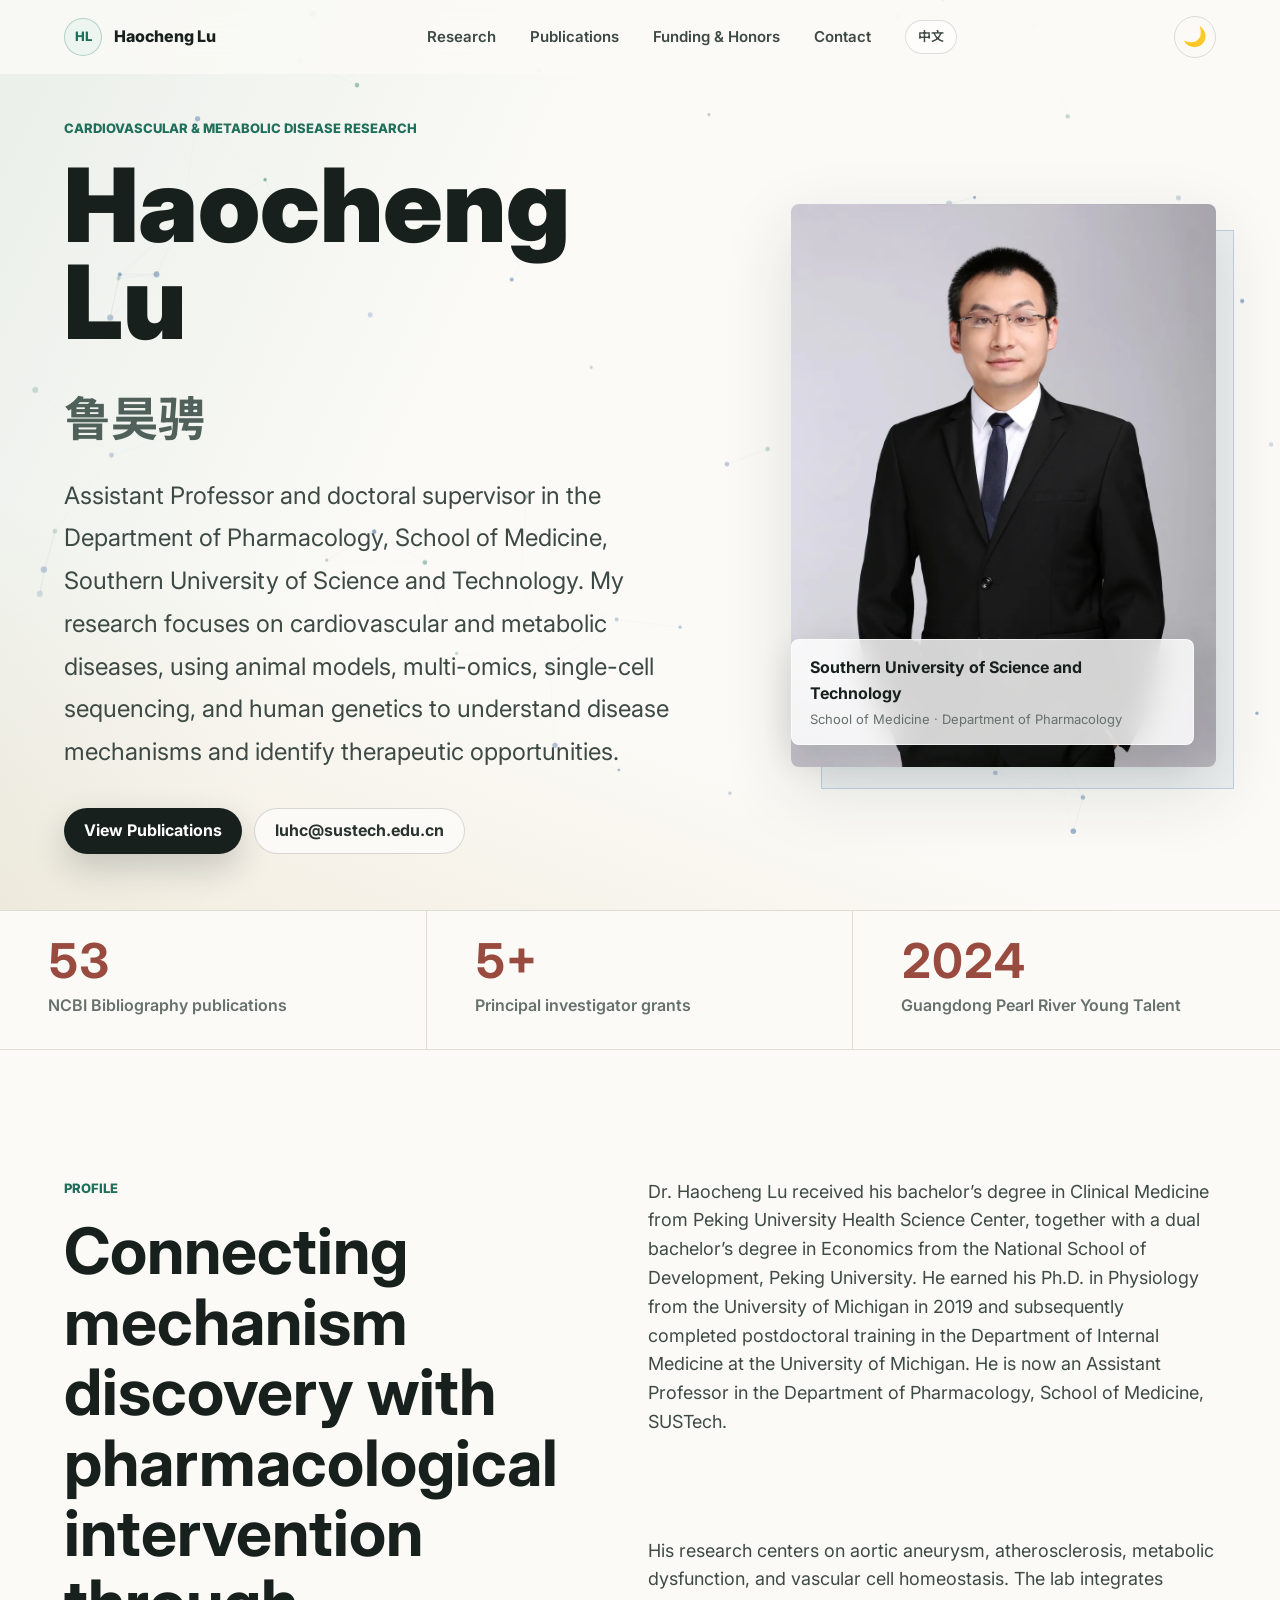
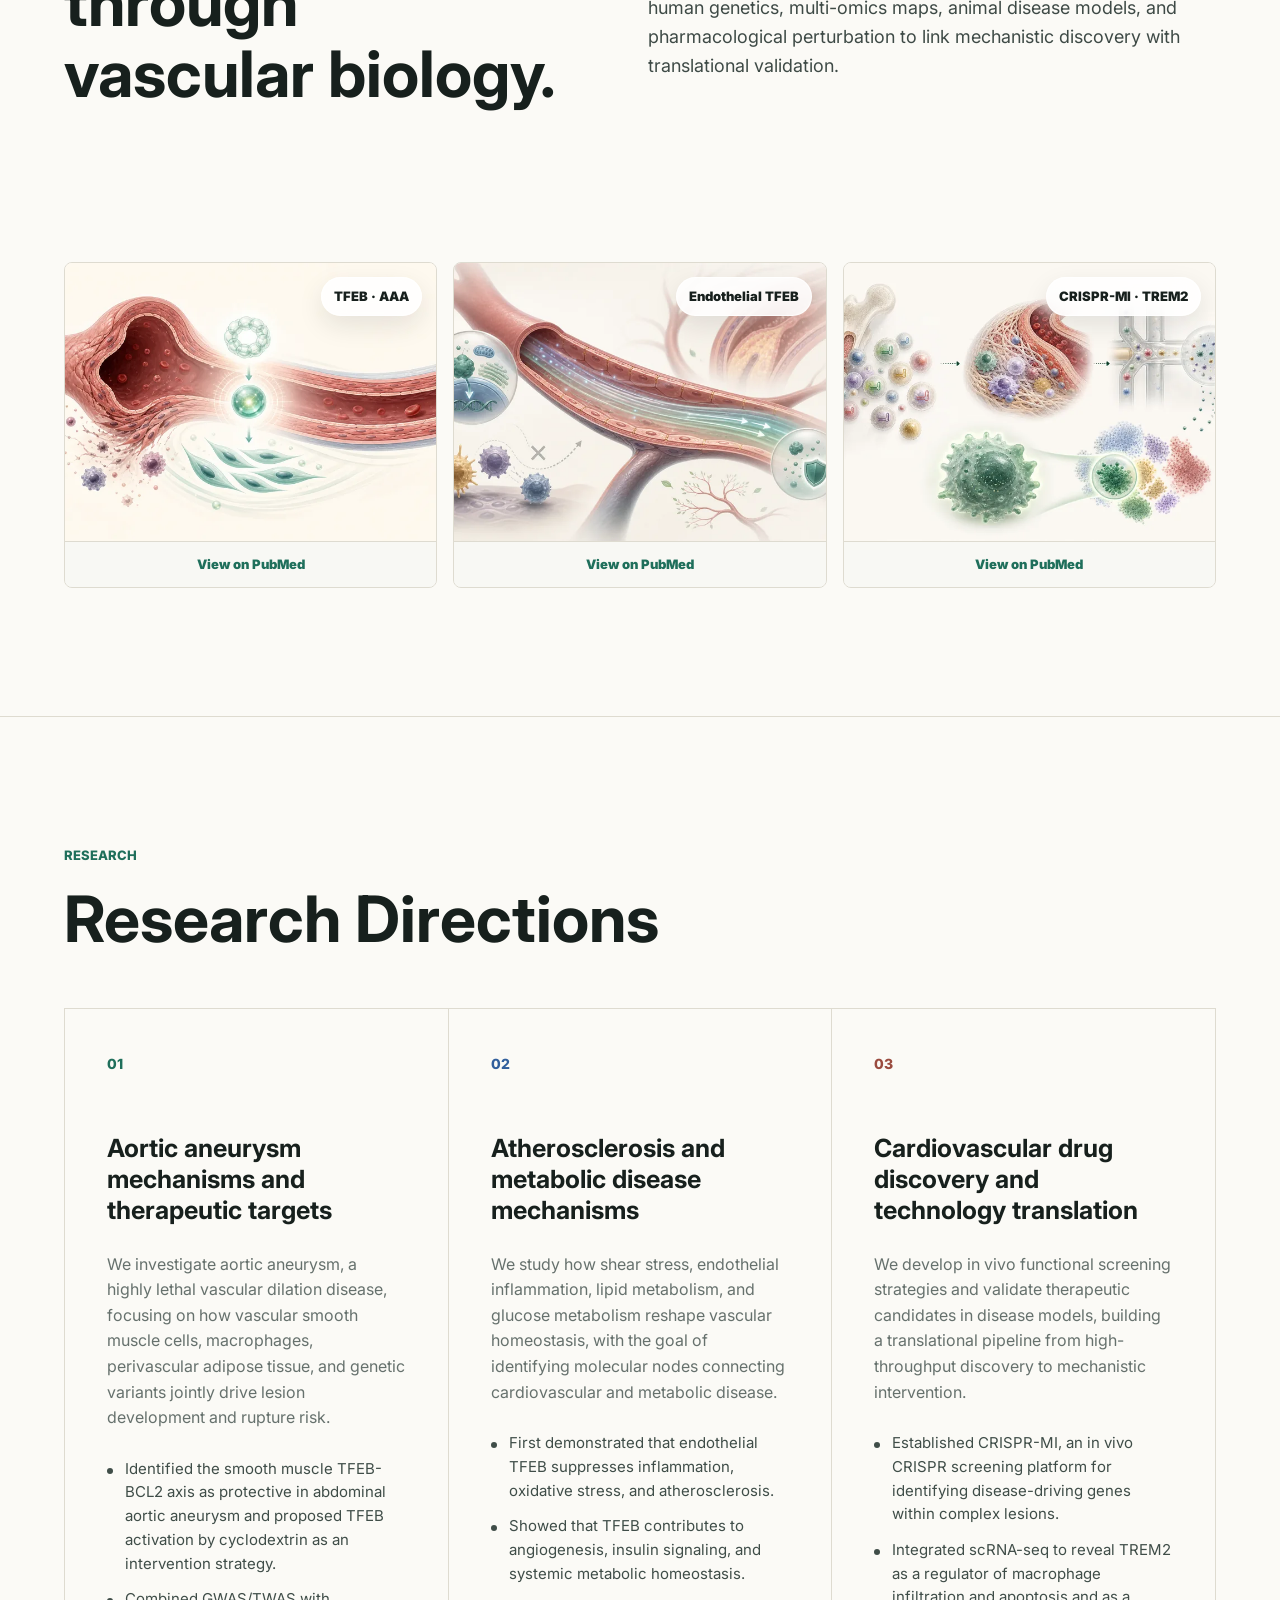
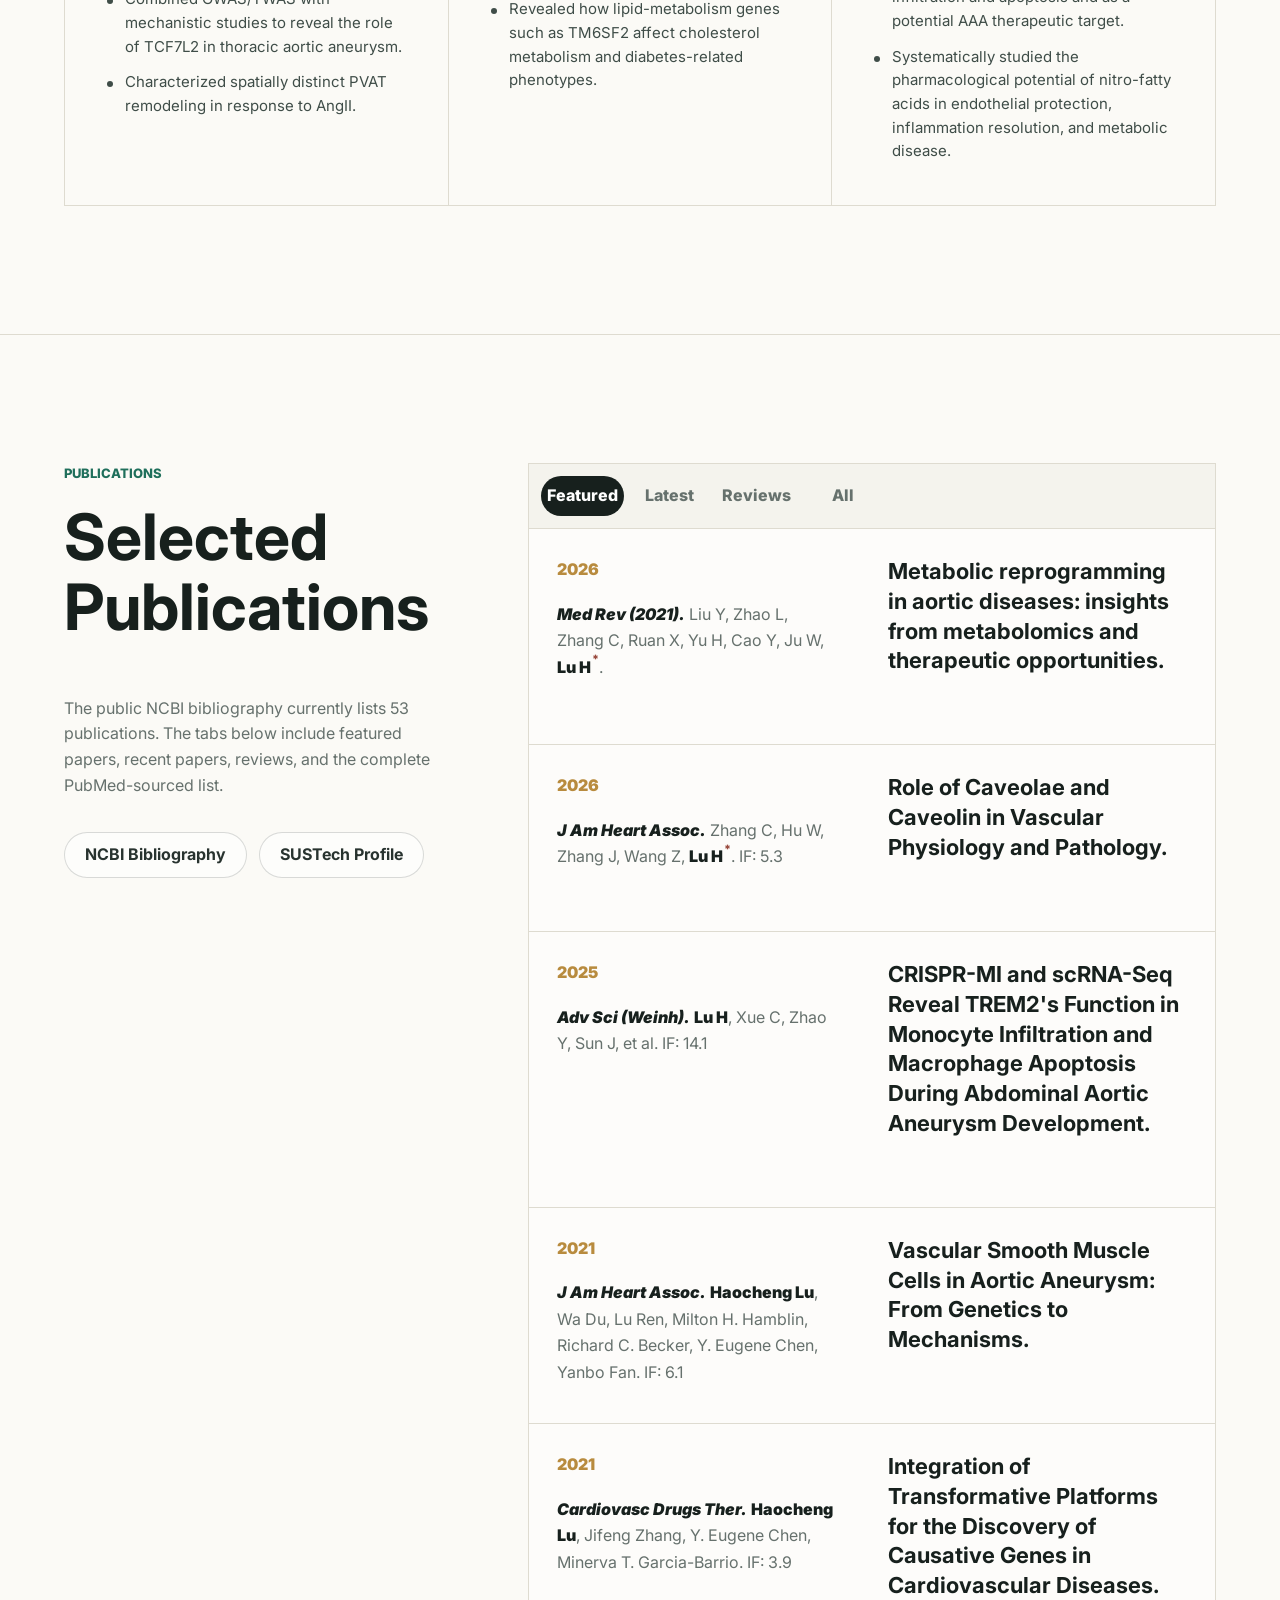
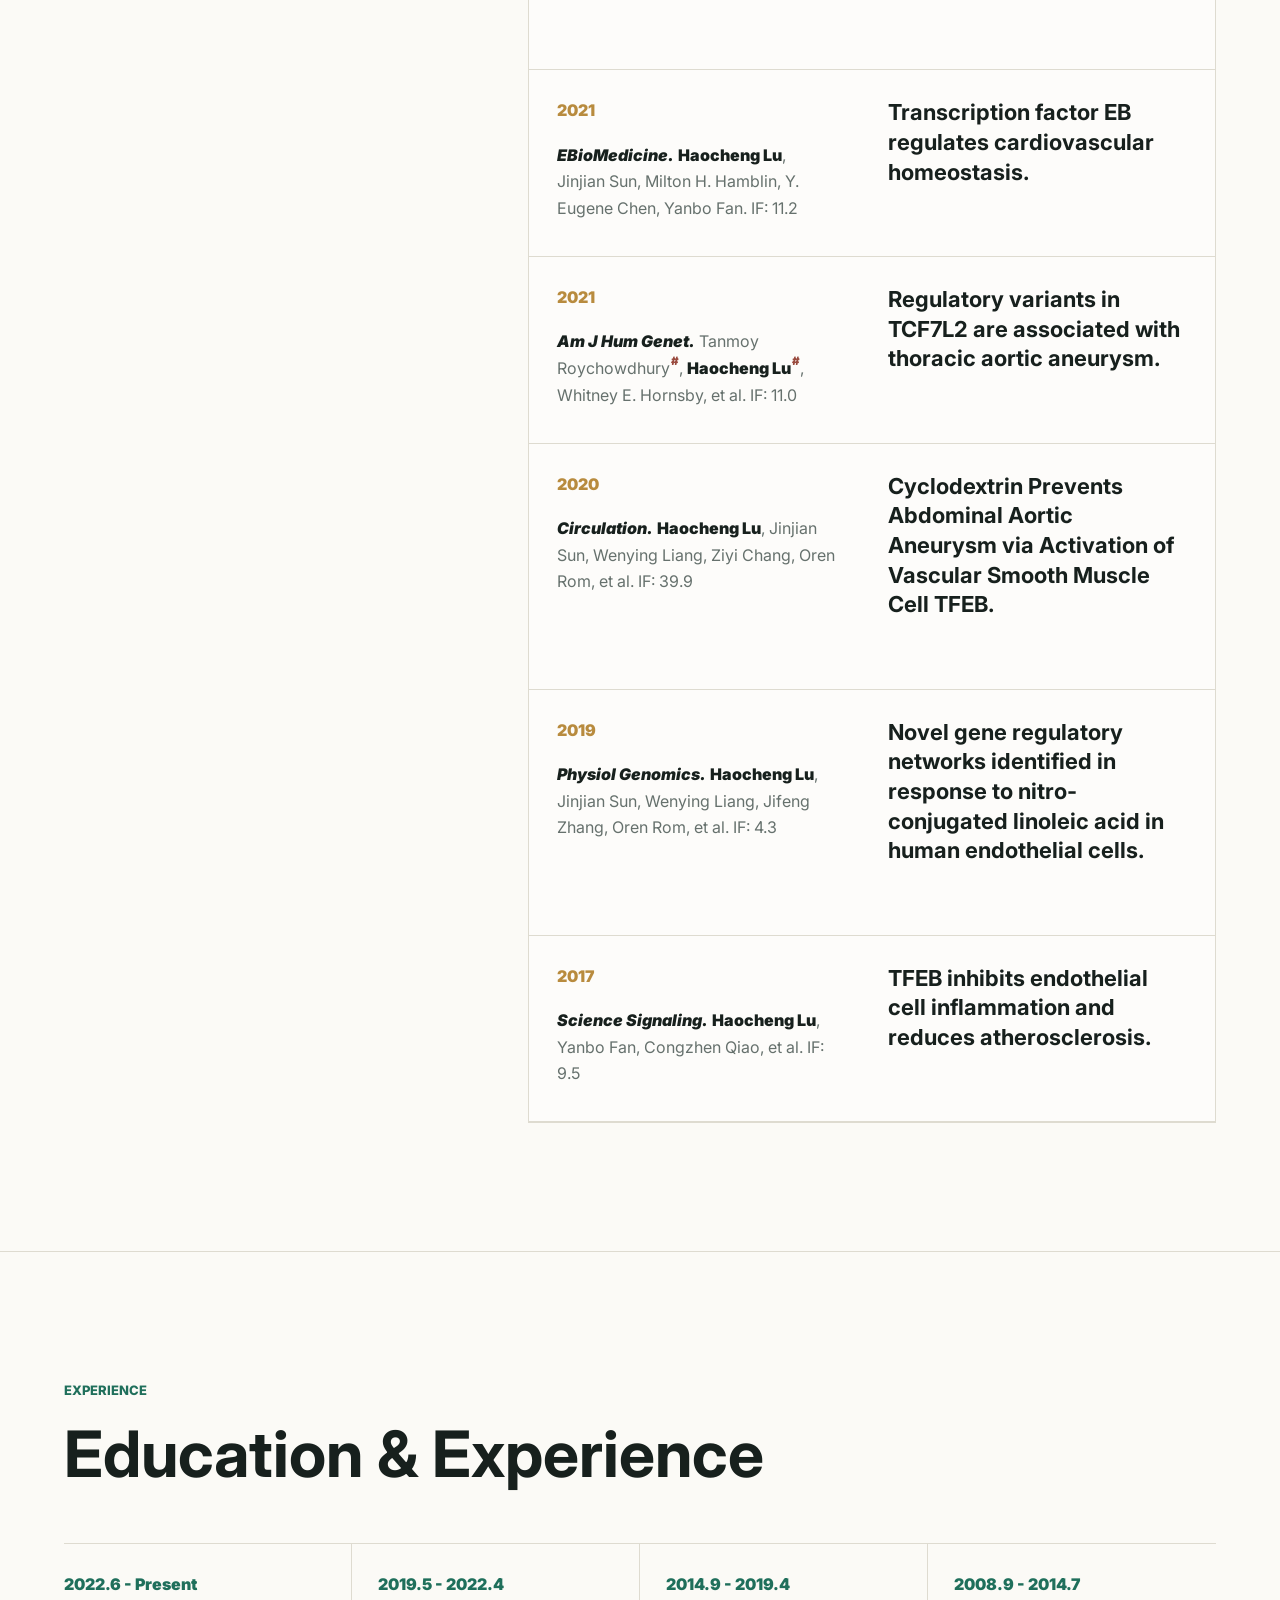
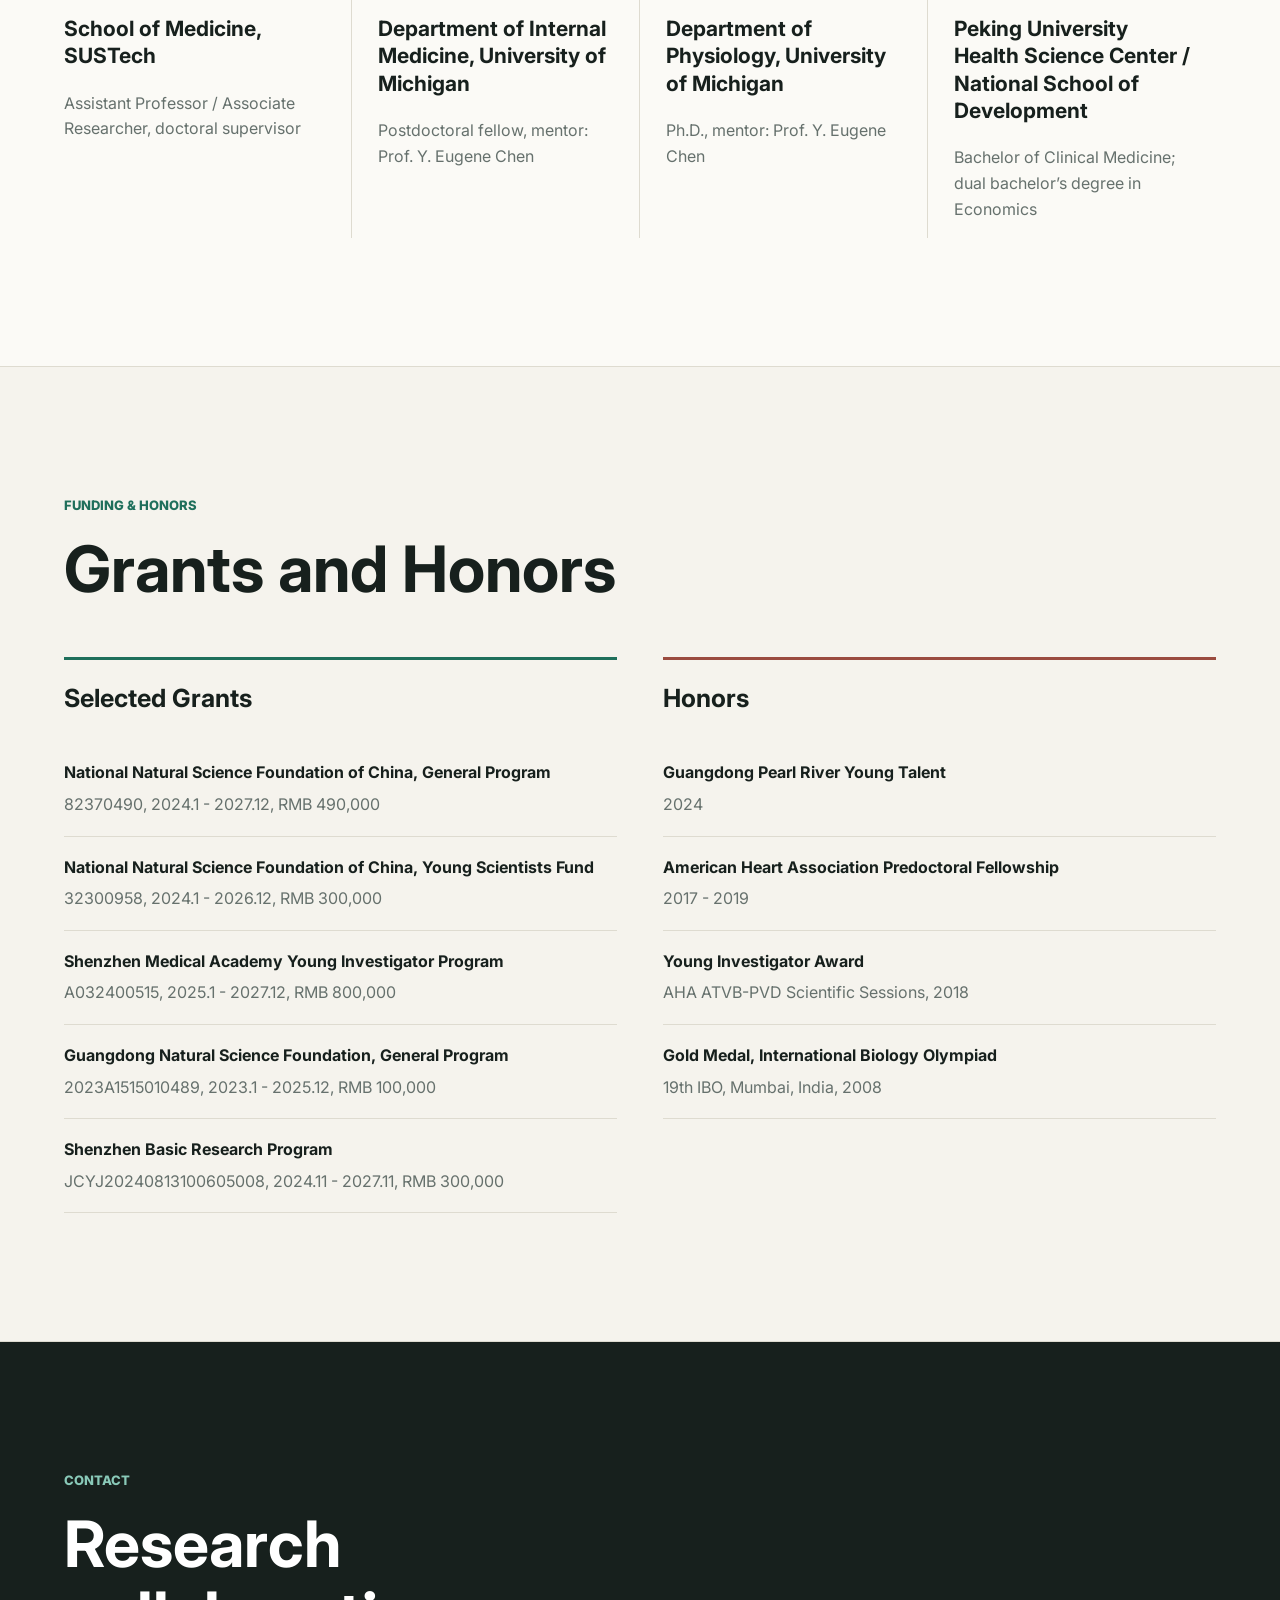
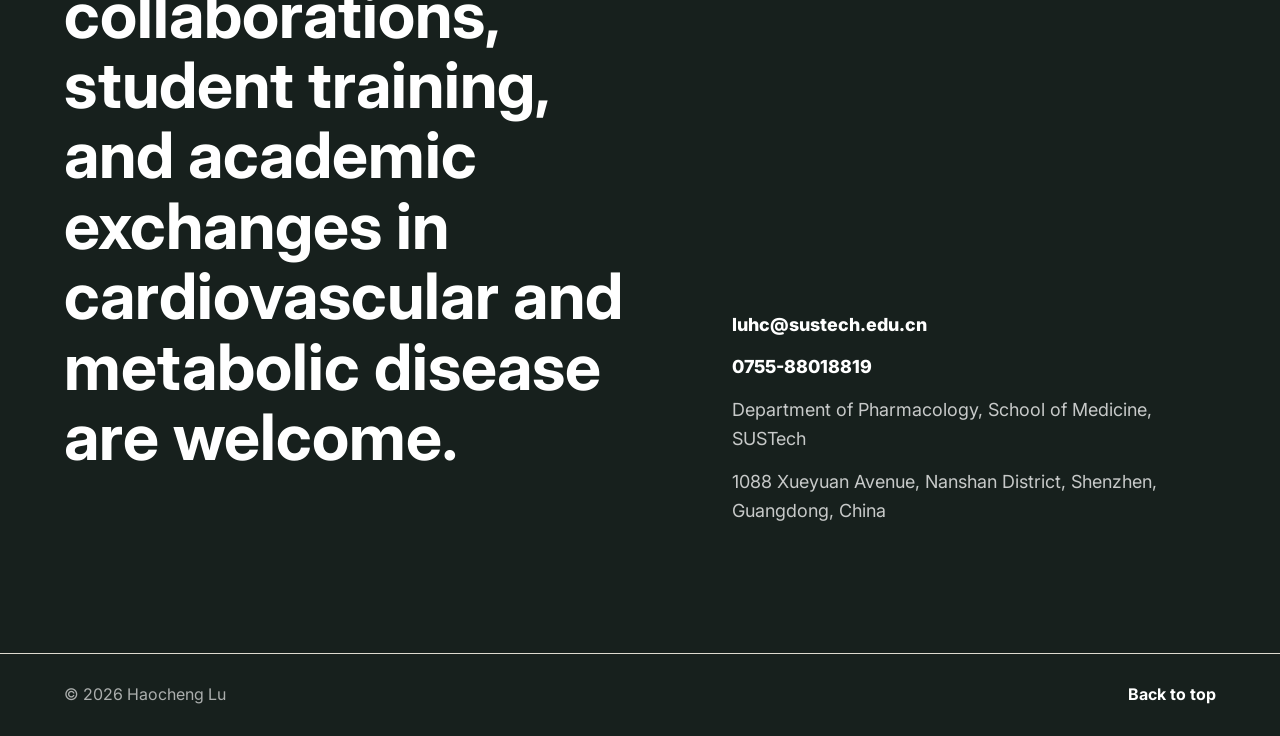
==== en.html @ b9678cd5 "Add complete PubMed publications tab" ====
<!doctype html>
<html lang="en">
  <head>
    <meta charset="utf-8" />
    <meta name="viewport" content="width=device-width, initial-scale=1" />
    <meta
      name="description"
      content="Haocheng Lu, Assistant Professor in the Department of Pharmacology, School of Medicine, Southern University of Science and Technology. Research in cardiovascular and metabolic diseases."
    />
    <title>Haocheng Lu | Personal Website</title>
    <link rel="preconnect" href="https://fonts.googleapis.com" />
    <link rel="preconnect" href="https://fonts.gstatic.com" crossorigin />
    <link
      href="https://fonts.googleapis.com/css2?family=Noto+Sans+SC:wght@400;500;700;900&family=Inter:wght@400;500;600;700;800&display=swap"
      rel="stylesheet"
    />
    <link rel="stylesheet" href="styles.css" />
  </head>
  <body>
    <header class="site-header" data-scrolled="false">
      <a class="brand" href="#top" aria-label="Haocheng Lu homepage">
        <span class="brand-mark">HL</span>
        <span>Haocheng Lu</span>
      </a>
      <button class="nav-toggle" aria-expanded="false" aria-controls="site-nav">
        <span></span>
        <span></span>
      </button>
      <nav id="site-nav" class="site-nav" aria-label="Main navigation">
        <a href="#research">Research</a>
        <a href="#publications">Publications</a>
        <a href="#projects">Funding & Honors</a>
        <a href="#contact">Contact</a>
        <a class="language-link" href="index.html">中文</a>
      </nav>
      <button class="theme-toggle" aria-label="Toggle dark mode">🌙</button>
    </header>

    <main id="top">
      <section class="hero">
        <canvas id="hero-canvas" aria-hidden="true"></canvas>
        <div class="hero-copy">
          <p class="eyebrow">Cardiovascular & Metabolic Disease Research</p>
          <h1>Haocheng Lu<br /><span>鲁昊骋</span></h1>
          <p class="lead">
            Assistant Professor and doctoral supervisor in the Department of Pharmacology, School of Medicine, Southern University of Science and Technology. My research focuses on cardiovascular and metabolic diseases, using animal models, multi-omics, single-cell sequencing, and human genetics to understand disease mechanisms and identify therapeutic opportunities.
          </p>
          <div class="hero-actions">
            <a class="button primary" href="#publications">View Publications</a>
            <a class="button secondary" href="mailto:luhc@sustech.edu.cn">luhc@sustech.edu.cn</a>
          </div>
        </div>
        <div class="portrait-wrap" aria-label="Portrait of Haocheng Lu">
          <img src="assets/haocheng-lu.webp" alt="Portrait of Haocheng Lu" />
          <div class="portrait-caption">
            <strong>Southern University of Science and Technology</strong>
            <span>School of Medicine · Department of Pharmacology</span>
          </div>
        </div>
      </section>

      <section class="stats" aria-label="Academic overview">
        <div>
          <strong>53</strong>
          <span>NCBI Bibliography publications</span>
        </div>
        <div>
          <strong>5+</strong>
          <span>Principal investigator grants</span>
        </div>
        <div>
          <strong>2024</strong>
          <span>Guangdong Pearl River Young Talent</span>
        </div>
      </section>

      <section id="about" class="section intro-grid animate-on-scroll">
        <div>
          <p class="section-kicker">Profile</p>
          <h2>Connecting mechanism discovery with pharmacological intervention through vascular biology.</h2>
        </div>
        <div class="intro-text">
          <p>
            Dr. Haocheng Lu received his bachelor’s degree in Clinical Medicine from Peking University Health Science Center, together with a dual bachelor’s degree in Economics from the National School of Development, Peking University. He earned his Ph.D. in Physiology from the University of Michigan in 2019 and subsequently completed postdoctoral training in the Department of Internal Medicine at the University of Michigan. He is now an Assistant Professor in the Department of Pharmacology, School of Medicine, SUSTech.
          </p>
          <p>
            His research centers on aortic aneurysm, atherosclerosis, metabolic dysfunction, and vascular cell homeostasis. The lab integrates human genetics, multi-omics maps, animal disease models, and pharmacological perturbation to link mechanistic discovery with translational validation.
          </p>
        </div>
        <div class="profile-visuals animate-stagger" aria-label="Representative mechanism illustrations">
          <figure class="profile-figure">
            <img src="assets/profile-tfeb-aaa.webp" alt="Scientific illustration of TFEB activation protecting vascular smooth muscle cells and reducing abdominal aortic aneurysm formation" />
            <figcaption>TFEB · AAA</figcaption>
            <a class="profile-paper-link" href="https://pubmed.ncbi.nlm.nih.gov/32354235/" target="_blank" rel="noreferrer">View on PubMed</a>
          </figure>
          <figure class="profile-figure">
            <img src="assets/profile-endothelial-tfeb.webp" alt="Scientific illustration of endothelial TFEB suppressing inflammation under laminar flow and reducing atherosclerosis" />
            <figcaption>Endothelial TFEB</figcaption>
            <a class="profile-paper-link" href="https://pubmed.ncbi.nlm.nih.gov/28143903/" target="_blank" rel="noreferrer">View on PubMed</a>
          </figure>
          <figure class="profile-figure">
            <img src="assets/profile-crispr-trem2.webp" alt="Scientific illustration of CRISPR-MI and single-cell sequencing identifying TREM2-mediated macrophage mechanisms" />
            <figcaption>CRISPR-MI · TREM2</figcaption>
            <a class="profile-paper-link" href="https://pubmed.ncbi.nlm.nih.gov/41058009/" target="_blank" rel="noreferrer">View on PubMed</a>
          </figure>
        </div>
      </section>

      <section id="research" class="section">
        <div class="section-heading">
          <p class="section-kicker">Research</p>
          <h2>Research Directions</h2>
        </div>
        <div class="research-grid animate-stagger">
          <article class="research-item accent-green">
            <span>01</span>
            <h3>Aortic aneurysm mechanisms and therapeutic targets</h3>
            <p>
              We investigate aortic aneurysm, a highly lethal vascular dilation disease, focusing on how vascular smooth muscle cells, macrophages, perivascular adipose tissue, and genetic variants jointly drive lesion development and rupture risk.
            </p>
            <ul class="research-highlights">
              <li>Identified the smooth muscle TFEB-BCL2 axis as protective in abdominal aortic aneurysm and proposed TFEB activation by cyclodextrin as an intervention strategy.</li>
              <li>Combined GWAS/TWAS with mechanistic studies to reveal the role of TCF7L2 in thoracic aortic aneurysm.</li>
              <li>Characterized spatially distinct PVAT remodeling in response to AngII.</li>
            </ul>
          </article>
          <article class="research-item accent-blue">
            <span>02</span>
            <h3>Atherosclerosis and metabolic disease mechanisms</h3>
            <p>
              We study how shear stress, endothelial inflammation, lipid metabolism, and glucose metabolism reshape vascular homeostasis, with the goal of identifying molecular nodes connecting cardiovascular and metabolic disease.
            </p>
            <ul class="research-highlights">
              <li>First demonstrated that endothelial TFEB suppresses inflammation, oxidative stress, and atherosclerosis.</li>
              <li>Showed that TFEB contributes to angiogenesis, insulin signaling, and systemic metabolic homeostasis.</li>
              <li>Revealed how lipid-metabolism genes such as TM6SF2 affect cholesterol metabolism and diabetes-related phenotypes.</li>
            </ul>
          </article>
          <article class="research-item accent-red">
            <span>03</span>
            <h3>Cardiovascular drug discovery and technology translation</h3>
            <p>
              We develop in vivo functional screening strategies and validate therapeutic candidates in disease models, building a translational pipeline from high-throughput discovery to mechanistic intervention.
            </p>
            <ul class="research-highlights">
              <li>Established CRISPR-MI, an in vivo CRISPR screening platform for identifying disease-driving genes within complex lesions.</li>
              <li>Integrated scRNA-seq to reveal TREM2 as a regulator of macrophage infiltration and apoptosis and as a potential AAA therapeutic target.</li>
              <li>Systematically studied the pharmacological potential of nitro-fatty acids in endothelial protection, inflammation resolution, and metabolic disease.</li>
            </ul>
          </article>
        </div>
      </section>

      <section id="publications" class="section split-section animate-on-scroll">
        <div class="section-heading sticky-heading">
          <p class="section-kicker">Publications</p>
          <h2>Selected Publications</h2>
          <p>
            The public NCBI bibliography currently lists 53 publications. The tabs below include featured papers, recent papers, reviews, and the complete PubMed-sourced list.
          </p>
          <div class="link-row">
            <a href="https://www.ncbi.nlm.nih.gov/myncbi/haocheng.lu.2/bibliography/public/" target="_blank" rel="noreferrer">NCBI Bibliography</a>
            <a href="https://www.sustech.edu.cn/zh/faculties/haochenglu.html" target="_blank" rel="noreferrer">SUSTech Profile</a>
          </div>
        </div>
        <div class="publication-panel">
          <div class="tabs" role="tablist" aria-label="Publication categories">
            <button class="tab active" data-filter="featured" role="tab" aria-selected="true">Featured</button>
            <button class="tab" data-filter="latest" role="tab" aria-selected="false">Latest</button>
            <button class="tab" data-filter="reviews" role="tab" aria-selected="false">Reviews</button>
            <button class="tab" data-filter="all" role="tab" aria-selected="false">All</button>
          </div>
          <div class="publication-list">
            <article class="publication" data-group="featured">
              <div class="publication-meta"><time>2026</time><p><strong><em>Med Rev (2021).</em></strong> Liu Y, Zhao L, Zhang C, Ruan X, Yu H, Cao Y, Ju W, <strong class="me">Lu H</strong><sup>*</sup>.</p></div>
              <div class="publication-main"><h3>Metabolic reprogramming in aortic diseases: insights from metabolomics and therapeutic opportunities.</h3></div>
            </article>
            <article class="publication" data-group="featured">
              <div class="publication-meta"><time>2026</time><p><strong><em>J Am Heart Assoc.</em></strong> Zhang C, Hu W, Zhang J, Wang Z, <strong class="me">Lu H</strong><sup>*</sup>. IF: 5.3</p></div>
              <div class="publication-main"><h3>Role of Caveolae and Caveolin in Vascular Physiology and Pathology.</h3></div>
            </article>
            <article class="publication" data-group="featured">
              <div class="publication-meta"><time>2025</time><p><strong><em>Adv Sci (Weinh).</em></strong> <strong class="me">Lu H</strong>, Xue C, Zhao Y, Sun J, et al. IF: 14.1</p></div>
              <div class="publication-main"><h3>CRISPR-MI and scRNA-Seq Reveal TREM2's Function in Monocyte Infiltration and Macrophage Apoptosis During Abdominal Aortic Aneurysm Development.</h3></div>
            </article>
            <article class="publication" data-group="featured">
              <div class="publication-meta"><time>2021</time><p><strong><em>J Am Heart Assoc.</em></strong> <strong class="me">Haocheng Lu</strong>, Wa Du, Lu Ren, Milton H. Hamblin, Richard C. Becker, Y. Eugene Chen, Yanbo Fan. IF: 6.1</p></div>
              <div class="publication-main"><h3>Vascular Smooth Muscle Cells in Aortic Aneurysm: From Genetics to Mechanisms.</h3></div>
            </article>
            <article class="publication" data-group="featured">
              <div class="publication-meta"><time>2021</time><p><strong><em>Cardiovasc Drugs Ther.</em></strong> <strong class="me">Haocheng Lu</strong>, Jifeng Zhang, Y. Eugene Chen, Minerva T. Garcia-Barrio. IF: 3.9</p></div>
              <div class="publication-main"><h3>Integration of Transformative Platforms for the Discovery of Causative Genes in Cardiovascular Diseases.</h3></div>
            </article>
            <article class="publication" data-group="featured">
              <div class="publication-meta"><time>2021</time><p><strong><em>EBioMedicine.</em></strong> <strong class="me">Haocheng Lu</strong>, Jinjian Sun, Milton H. Hamblin, Y. Eugene Chen, Yanbo Fan. IF: 11.2</p></div>
              <div class="publication-main"><h3>Transcription factor EB regulates cardiovascular homeostasis.</h3></div>
            </article>
            <article class="publication" data-group="featured">
              <div class="publication-meta"><time>2021</time><p><strong><em>Am J Hum Genet.</em></strong> Tanmoy Roychowdhury<sup>#</sup>, <strong class="me">Haocheng Lu</strong><sup>#</sup>, Whitney E. Hornsby, et al. IF: 11.0</p></div>
              <div class="publication-main"><h3>Regulatory variants in TCF7L2 are associated with thoracic aortic aneurysm.</h3></div>
            </article>
            <article class="publication" data-group="featured">
              <div class="publication-meta"><time>2020</time><p><strong><em>Circulation.</em></strong> <strong class="me">Haocheng Lu</strong>, Jinjian Sun, Wenying Liang, Ziyi Chang, Oren Rom, et al. IF: 39.9</p></div>
              <div class="publication-main"><h3>Cyclodextrin Prevents Abdominal Aortic Aneurysm via Activation of Vascular Smooth Muscle Cell TFEB.</h3></div>
            </article>
            <article class="publication" data-group="featured">
              <div class="publication-meta"><time>2019</time><p><strong><em>Physiol Genomics.</em></strong> <strong class="me">Haocheng Lu</strong>, Jinjian Sun, Wenying Liang, Jifeng Zhang, Oren Rom, et al. IF: 4.3</p></div>
              <div class="publication-main"><h3>Novel gene regulatory networks identified in response to nitro-conjugated linoleic acid in human endothelial cells.</h3></div>
            </article>
            <article class="publication" data-group="featured">
              <div class="publication-meta"><time>2017</time><p><strong><em>Science Signaling.</em></strong> <strong class="me">Haocheng Lu</strong>, Yanbo Fan, Congzhen Qiao, et al. IF: 9.5</p></div>
              <div class="publication-main"><h3>TFEB inhibits endothelial cell inflammation and reduces atherosclerosis.</h3></div>
            </article>
            <article class="publication" data-group="latest">
              <div class="publication-meta"><time>2026</time><p><strong><em>JCI Insight.</em></strong> Deng Y, Liu Y, Zhao Y, Liu H, Zhao G, Wang Z, Zhang X, Xue C, Huang W, Zhu T, <strong class="me">Lu H</strong>, et al. 2026;11(12). PMID: 42060473.</p></div>
              <div class="publication-main"><h3>TCF7L2 promotes abdominal aortic aneurysm through smooth muscle cell-mediated extracellular matrix remodeling.</h3></div>
            </article>
            <article class="publication" data-group="latest">
              <div class="publication-meta"><time>2026</time><p><strong><em>Med Rev (2021).</em></strong> Liu Y, Zhao L, Zhang C, Ruan X, Yu H, Cao Y, Ju W, <strong class="me">Lu H</strong><sup>*</sup>. 2026;6(2):142-161.</p></div>
              <div class="publication-main"><h3>Metabolic reprogramming in aortic diseases: insights from metabolomics and therapeutic opportunities.</h3></div>
            </article>
            <article class="publication" data-group="latest">
              <div class="publication-meta"><time>2026</time><p><strong><em>J Am Heart Assoc.</em></strong> Zhang C, Hu W, Zhang J, Wang Z, <strong class="me">Lu H</strong><sup>*</sup>. 2026;15(4):e047590.</p></div>
              <div class="publication-main"><h3>Role of Caveolae and Caveolin in Vascular Physiology and Pathology.</h3></div>
            </article>
            <article class="publication" data-group="latest">
              <div class="publication-meta"><time>2026</time><p><strong><em>Circ Res.</em></strong> Gao T, Li X, Zhang W, Yang Y, Liu Y, Liang F, <strong class="me">Lu H</strong>, Wang L, Bai B, Gu D. 2026;138(4):e327048.</p></div>
              <div class="publication-main"><h3>SWAP70 Promotes Atherosclerosis Via Endothelial CAV1 Nuclear Translocation.</h3></div>
            </article>
            <article class="publication" data-group="latest">
              <div class="publication-meta"><time>2025</time><p><strong><em>Adv Sci (Weinh).</em></strong> <strong class="me">Lu H</strong>, Xue C, Zhao Y, Sun J, et al. 2025;12(48):e12227.</p></div>
              <div class="publication-main"><h3>CRISPR-MI and scRNA-Seq Reveal TREM2's Function in Monocyte Infiltration and Macrophage Apoptosis During Abdominal Aortic Aneurysm Development.</h3></div>
            </article>
            <article class="publication" data-group="latest">
              <div class="publication-meta"><time>2025</time><p><strong><em>Circulation.</em></strong> Liu Y, Wang H, Yu M, Cai L, Zhao Y, Cheng Y, Deng Y, Zhao Y, <strong class="me">Lu H</strong>, et al. 2025;152(12):862-881.</p></div>
              <div class="publication-main"><h3>Hypertriglyceridemia as a Key Contributor to Abdominal Aortic Aneurysm Development and Rupture.</h3></div>
            </article>
            <article class="publication" data-group="latest">
              <div class="publication-meta"><time>2025</time><p><strong><em>Biomedicines.</em></strong> Lin J, Lin H, Xu Z, Yang Z, Hong C, Wang Y, <strong class="me">Lu H</strong><sup>*</sup>. 2025;13(6):1399.</p></div>
              <div class="publication-main"><h3>Angiogenesis in Atrial Fibrillation: A Literature Review.</h3></div>
            </article>
            <article class="publication" data-group="latest">
              <div class="publication-meta"><time>2025</time><p><strong><em>Front Cardiovasc Med.</em></strong> Su C, Zeng L, <strong class="me">Lu H</strong><sup>#</sup>, Wang Z<sup>#</sup>, Wei M<sup>#</sup>. 2025;12:1533138.</p></div>
              <div class="publication-main"><h3>Case Report: A FBN1 frameshift-and-nonsense mutation and aortic dissection in Marfan syndrome.</h3></div>
            </article>
            <article class="publication" data-group="latest">
              <div class="publication-meta"><time>2025</time><p><strong><em>Arterioscler Thromb Vasc Biol.</em></strong> Liu Y, Yu M, Wang H, Dorsey KH, Cheng Y, Zhao Y, Luo Y, Zhao G, Zhao Y, <strong class="me">Lu H</strong>, et al. 2025;45(4):523-540.</p></div>
              <div class="publication-main"><h3>Restoring Vascular Smooth Muscle Cell Mitochondrial Function Attenuates Abdominal Aortic Aneurysm in Mice.</h3></div>
            </article>
            <article class="publication" data-group="latest">
              <div class="publication-meta"><time>2024</time><p><strong><em>Cardiovasc Diabetol.</em></strong> Zhao G, Zhao Y, Liang W, <strong class="me">Lu H</strong>, et al. 2024;23(1):381.</p></div>
              <div class="publication-main"><h3>Endothelial KLF11 is a novel protector against diabetic atherosclerosis.</h3></div>
            </article>
            <article class="publication" data-group="reviews">
              <div class="publication-meta"><time>2026</time><p><strong><em>Med Rev (2021).</em></strong> Liu Y, Zhao L, Zhang C, Ruan X, Yu H, Cao Y, Ju W, <strong class="me">Lu H</strong><sup>*</sup>.</p></div>
              <div class="publication-main"><h3>Metabolic reprogramming in aortic diseases: insights from metabolomics and therapeutic opportunities.</h3></div>
            </article>
            <article class="publication" data-group="reviews">
              <div class="publication-meta"><time>2021</time><p><strong><em>EBioMedicine.</em></strong> <strong class="me">Haocheng Lu</strong>, Jinjian Sun, Milton H Hamblin, Y Eugene Chen, Yanbo Fan. IF: 11.2</p></div>
              <div class="publication-main"><h3>Transcription factor EB regulates cardiovascular homeostasis.</h3></div>
            </article>
            <article class="publication" data-group="reviews">
              <div class="publication-meta"><time>2021</time><p><strong><em>J Am Heart Assoc.</em></strong> <strong class="me">Haocheng Lu</strong>, Wa Du, Lu Ren, Milton H. Hamblin, Richard C. Becker, Y. Eugene Chen, Yanbo Fan. IF: 6.1</p></div>
              <div class="publication-main"><h3>Vascular Smooth Muscle Cells in Aortic Aneurysm: From Genetics to Mechanisms.</h3></div>
            </article>
            <article class="publication" data-group="reviews">
              <div class="publication-meta"><time>2021</time><p><strong><em>Cardiovasc Drugs Ther.</em></strong> <strong class="me">Haocheng Lu</strong>, Jifeng Zhang, Y. Eugene Chen, Minerva T. Garcia-Barrio. IF: 3.9</p></div>
              <div class="publication-main"><h3>Integration of Transformative Platforms for the Discovery of Causative Genes in Cardiovascular Diseases.</h3></div>
            </article>
            <article class="publication" data-group="all">
              <div class="publication-meta">
                <time>2026</time>
                <p><strong><em>JCI Insight.</em></strong> Deng Y, Liu Y, Zhao Y, Liu H, Zhao G, Wang Z, Zhang X, Xue C, Huang W, Zhu T, <strong class="me">Lu H</strong>, Guo Y, Chang L, Surakka I, Chen YE, Zhang J. 2026;11(12). PMID: 42060473.</p>
              </div>
              <div class="publication-main">
                <h3>TCF7L2 promotes abdominal aortic aneurysm through smooth muscle cell-mediated extracellular matrix remodeling.</h3>
              </div>
            </article>
            <article class="publication" data-group="all">
              <div class="publication-meta">
                <time>2026</time>
                <p><strong><em>Med Rev (2021).</em></strong> Liu Y, Zhao L, Zhang C, Ruan X, Yu H, Cao Y, Ju W, <strong class="me">Lu H</strong>. 2026;6(2):142-161. PMID: 42078196.</p>
              </div>
              <div class="publication-main">
                <h3>Metabolic reprogramming in aortic diseases: insights from metabolomics and therapeutic opportunities.</h3>
              </div>
            </article>
            <article class="publication" data-group="all">
              <div class="publication-meta">
                <time>2026</time>
                <p><strong><em>J Am Heart Assoc.</em></strong> Zhang C, Hu W, Zhang J, Wang Z, <strong class="me">Lu H</strong>. 2026;15(4):e047590. PMID: 41676939.</p>
              </div>
              <div class="publication-main">
                <h3>Role of Caveolae and Caveolin in Vascular Physiology and Pathology.</h3>
              </div>
            </article>
            <article class="publication" data-group="all">
              <div class="publication-meta">
                <time>2026</time>
                <p><strong><em>Circ Res.</em></strong> Gao T, Li X, Zhang W, Yang Y, Liu Y, Liang F, <strong class="me">Lu H</strong>, Wang L, Bai B, Gu D. 2026;138(4):e327048. PMID: 41532295.</p>
              </div>
              <div class="publication-main">
                <h3>SWAP70 Promotes Atherosclerosis Via Endothelial CAV1 Nuclear Translocation.</h3>
              </div>
            </article>
            <article class="publication" data-group="all">
              <div class="publication-meta">
                <time>2025</time>
                <p><strong><em>Adv Sci (Weinh).</em></strong> <strong class="me">Lu H</strong>, Xue C, Zhao Y, Sun J, Zhao C, Zhang X, Zhao G, Liu Y, Liu H, Deng Y, Wang Y, Zhang C, Liu Y, Zeng L, Yang Y, Li B, Ding S, Zhou L, Kuang H, Wang Z, Ju W, Lin H, Lin J, Guo Y, Chang L, Zhao H, Wang J, Lin J, Zheng L, Chen YE, Zhang J. 2025;12(48):e12227. PMID: 41058009.</p>
              </div>
              <div class="publication-main">
                <h3>CRISPR-MI and scRNA-Seq Reveal TREM2&#x27;s Function in Monocyte Infiltration and Macrophage Apoptosis During Abdominal Aortic Aneurysm Development.</h3>
              </div>
            </article>
            <article class="publication" data-group="all">
              <div class="publication-meta">
                <time>2025</time>
                <p><strong><em>Circulation.</em></strong> Liu Y, Wang H, Yu M, Cai L, Zhao Y, Cheng Y, Deng Y, Zhao Y, <strong class="me">Lu H</strong>, Wu X, Zhao G, Xue C, Liu H, Surakka I, Schwendeman A, Lu HS, Daugherty A, Chang L, Zhang J, Temel RE, Chen YE, Guo Y. 2025;152(12):862-881. PMID: 40762097.</p>
              </div>
              <div class="publication-main">
                <h3>Hypertriglyceridemia as a Key Contributor to Abdominal Aortic Aneurysm Development and Rupture: Insights From Genetic and Experimental Models.</h3>
              </div>
            </article>
            <article class="publication" data-group="all">
              <div class="publication-meta">
                <time>2025</time>
                <p><strong><em>Biomedicines.</em></strong> Lin J, Lin H, Xu Z, Yang Z, Hong C, Wang Y, <strong class="me">Lu H</strong>. 2025;13(6). PMID: 40564118.</p>
              </div>
              <div class="publication-main">
                <h3>Angiogenesis in Atrial Fibrillation: A Literature Review.</h3>
              </div>
            </article>
            <article class="publication" data-group="all">
              <div class="publication-meta">
                <time>2025</time>
                <p><strong><em>Front Cardiovasc Med.</em></strong> Su C, Zeng L, <strong class="me">Lu H</strong>, Wang Z, Wei M. 2025;12:1533138. PMID: 40336639.</p>
              </div>
              <div class="publication-main">
                <h3>Case Report: A FBN1 frameshift-and-nonsense mutation and aortic dissection in Marfan syndrome.</h3>
              </div>
            </article>
            <article class="publication" data-group="all">
              <div class="publication-meta">
                <time>2025</time>
                <p><strong><em>Arterioscler Thromb Vasc Biol.</em></strong> Liu Y, Yu M, Wang H, Dorsey KH, Cheng Y, Zhao Y, Luo Y, Zhao G, Zhao Y, <strong class="me">Lu H</strong>, Deng Y, Mu W, Liu H, Wu X, Wang Z, Zhang J, Chang L, Chen YE, Schwendman A, Guo Y. 2025;45(4):523-540. PMID: 39945066.</p>
              </div>
              <div class="publication-main">
                <h3>Restoring Vascular Smooth Muscle Cell Mitochondrial Function Attenuates Abdominal Aortic Aneurysm in Mice.</h3>
              </div>
            </article>
            <article class="publication" data-group="all">
              <div class="publication-meta">
                <time>2024</time>
                <p><strong><em>Cardiovasc Diabetol.</em></strong> Zhao G, Zhao Y, Liang W, <strong class="me">Lu H</strong>, Liu H, Deng Y, Zhu T, Guo Y, Chang L, Garcia-Barrio MT, Chen YE, Zhang J. 2024;23(1):381. PMID: 39462409.</p>
              </div>
              <div class="publication-main">
                <h3>Endothelial KLF11 is a novel protector against diabetic atherosclerosis.</h3>
              </div>
            </article>
            <article class="publication" data-group="all">
              <div class="publication-meta">
                <time>2025</time>
                <p><strong><em>Br J Pharmacol.</em></strong> Xiang W, Li L, Qin M, Li L, Yu H, Wang F, Ni S, Shen A, <strong class="me">Lu H</strong>, Ni H, Wang Y. 2025;182(20):4926-4943. PMID: 39359016.</p>
              </div>
              <div class="publication-main">
                <h3>Diminished nuclear-localized β-adrenoceptor signalling activates YAP to promote kidney fibrosis in diabetic nephropathy.</h3>
              </div>
            </article>
            <article class="publication" data-group="all">
              <div class="publication-meta">
                <time>2024</time>
                <p><strong><em>Front Immunol.</em></strong> Hu W, Liu Y, Lian C, <strong class="me">Lu H</strong>. 2024;15:1347112. PMID: 38601164.</p>
              </div>
              <div class="publication-main">
                <h3>Genetic insight into putative causes of xanthelasma palpebrarum: a Mendelian randomization study.</h3>
              </div>
            </article>
            <article class="publication" data-group="all">
              <div class="publication-meta">
                <time>2023</time>
                <p><strong><em>Extracell Vesicle.</em></strong> Han C, Yang J, Yin T, An J, Qiao A, Cao Y, Feng Y, <strong class="me">Lu H</strong>, Wang Y, Yang L, Qin G. 2023;2. PMID: 40151378.</p>
              </div>
              <div class="publication-main">
                <h3>CD63-Snorkel tagging for isolation of exosomes.</h3>
              </div>
            </article>
            <article class="publication" data-group="all">
              <div class="publication-meta">
                <time>2023</time>
                <p><strong><em>Cell Rep.</em></strong> Zhao Y, Liu Y, Zhao G, <strong class="me">Lu H</strong>, Liu Y, Xue C, Chang Z, Liu H, Deng Y, Liang W, Wang H, Rom O, Garcia-Barrio MT, Zhu T, Guo Y, Chang L, Lin J, Chen YE, Zhang J. 2023;42(10):113171. PMID: 37768825.</p>
              </div>
              <div class="publication-main">
                <h3>Myeloid BAF60a deficiency alters metabolic homeostasis and exacerbates atherosclerosis.</h3>
              </div>
            </article>
            <article class="publication" data-group="all">
              <div class="publication-meta">
                <time>2023</time>
                <p><strong><em>JCI Insight.</em></strong> Zhao Y, Zhao G, Chang Z, Zhu T, Zhao Y, <strong class="me">Lu H</strong>, Xue C, Saunders TL, Guo Y, Chang L, Chen YE, Zhang J. 2023;8(14). PMID: 37289544.</p>
              </div>
              <div class="publication-main">
                <h3>Generating endogenous Myh11-driven Cre mice for sex-independent gene deletion in smooth muscle cells.</h3>
              </div>
            </article>
            <article class="publication" data-group="all">
              <div class="publication-meta">
                <time>2023</time>
                <p><strong><em>JCI Insight.</em></strong> Wang Z, Zhao X, Zhao G, Guo Y, <strong class="me">Lu H</strong>, Mu W, Zhong J, Garcia-Barrio M, Zhang J, Chen YE, Chang L. 2023;8(11). PMID: 37079380.</p>
              </div>
              <div class="publication-main">
                <h3>PRDM16 deficiency in vascular smooth muscle cells aggravates abdominal aortic aneurysm.</h3>
              </div>
            </article>
            <article class="publication" data-group="all">
              <div class="publication-meta">
                <time>2024</time>
                <p><strong><em>Cardiovasc Drugs Ther.</em></strong> Ning Z, Huang Y, <strong class="me">Lu H</strong>, Zhou Y, Tu T, Ouyang F, Liu Y, Liu Q. 2024;38(6):1215-1222. PMID: 37212950.</p>
              </div>
              <div class="publication-main">
                <h3>Novel Drug Targets for Atrial Fibrillation Identified Through Mendelian Randomization Analysis of the Blood Proteome.</h3>
              </div>
            </article>
            <article class="publication" data-group="all">
              <div class="publication-meta">
                <time>2023</time>
                <p><strong><em>J Physiol.</em></strong> <strong class="me">Lu H</strong>, Zhang C, Li Y, Wang Y. 2023;601(2):255-256. PMID: 36482858.</p>
              </div>
              <div class="publication-main">
                <h3>Mitochondria dysfunction in the failing right heart: what is the potential therapeutic target?.</h3>
              </div>
            </article>
            <article class="publication" data-group="all">
              <div class="publication-meta">
                <time>2023</time>
                <p><strong><em>iScience.</em></strong> Ren L, Du W, Song D, <strong class="me">Lu H</strong>, Hamblin MH, Wang C, Du C, Fan GC, Becker RC, Fan Y. 2023;26(1):105769. PMID: 36594018.</p>
              </div>
              <div class="publication-main">
                <h3>Genetic ablation of diabetes-associated gene Ccdc92 reduces obesity and insulin resistance in mice.</h3>
              </div>
            </article>
            <article class="publication" data-group="all">
              <div class="publication-meta">
                <time>2022</time>
                <p><strong><em>J Clin Invest.</em></strong> Zhao G, Zhao Y, <strong class="me">Lu H</strong>, Chang Z, Liu H, Wang H, Liang W, Liu Y, Zhu T, Rom O, Guo Y, Chang L, Yang B, Garcia-Barrio MT, Lin JD, Chen YE, Zhang J. 2022;132(21). PMID: 36066968.</p>
              </div>
              <div class="publication-main">
                <h3>BAF60c prevents abdominal aortic aneurysm formation through epigenetic control of vascular smooth muscle cell homeostasis.</h3>
              </div>
            </article>
            <article class="publication" data-group="all">
              <div class="publication-meta">
                <time>2022</time>
                <p><strong><em>Cells.</em></strong> Zhu W, Liang W, <strong class="me">Lu H</strong>, Chang L, Zhang J, Chen YE, Guo Y. 2022;11(18). PMID: 36139452.</p>
              </div>
              <div class="publication-main">
                <h3>Myeloid TM6SF2 Deficiency Inhibits Atherosclerosis.</h3>
              </div>
            </article>
            <article class="publication" data-group="all">
              <div class="publication-meta">
                <time>2022</time>
                <p><strong><em>Pharmacol Res.</em></strong> Wang Z, <strong class="me">Lu H</strong>, Garcia-Barrio M, Guo Y, Zhang J, Chen YE, Chang L. 2022;178:106183. PMID: 35306139.</p>
              </div>
              <div class="publication-main">
                <h3>RNA sequencing reveals perivascular adipose tissue plasticity in response to angiotensin II.</h3>
              </div>
            </article>
            <article class="publication" data-group="all">
              <div class="publication-meta">
                <time>2022</time>
                <p><strong><em>Cardiovasc Res.</em></strong> Wang H, Guo Y, <strong class="me">Lu H</strong>, Luo Y, Hu W, Liang W, Garcia-Barrio MT, Chang L, Schwendeman A, Zhang J, Chen YE. 2022;118(2):475-488. PMID: 33538785.</p>
              </div>
              <div class="publication-main">
                <h3>Krüppel-like factor 14 deletion in myeloid cells accelerates atherosclerotic lesion development.</h3>
              </div>
            </article>
            <article class="publication" data-group="all">
              <div class="publication-meta">
                <time>2021</time>
                <p><strong><em>J Am Heart Assoc.</em></strong> <strong class="me">Lu H</strong>, Du W, Ren L, Hamblin MH, Becker RC, Chen YE, Fan Y. 2021;10(24):e023601. PMID: 34796717.</p>
              </div>
              <div class="publication-main">
                <h3>Vascular Smooth Muscle Cells in Aortic Aneurysm: From Genetics to Mechanisms.</h3>
              </div>
            </article>
            <article class="publication" data-group="all">
              <div class="publication-meta">
                <time>2022</time>
                <p><strong><em>J Cell Physiol.</em></strong> Luo Y, <strong class="me">Lu H</strong>, Peng D, Ruan X, Eugene Chen Y, Guo Y. 2022;237(1):489-506. PMID: 34661916.</p>
              </div>
              <div class="publication-main">
                <h3>Liver-humanized mice: A translational strategy to study metabolic disorders.</h3>
              </div>
            </article>
            <article class="publication" data-group="all">
              <div class="publication-meta">
                <time>2021</time>
                <p><strong><em>iScience.</em></strong> Fan Y, Wolford BN, <strong class="me">Lu H</strong>, Liang W, Sun J, Zhou W, Rom O, Mahajan A, Surakka I, Graham SE, Liu Z, Kim H, Ramdas S, Fritsche LG, Nielsen JB, Gabrielsen ME, Hveem K, Yang D, Song J, Garcia-Barrio MT, Zhang J, Liu W, Zhang K, Willer CJ, Chen YE. 2021;24(11):103196. PMID: 34746691.</p>
              </div>
              <div class="publication-main">
                <h3>Type 2 diabetes sex-specific effects associated with E167K coding variant in TM6SF2.</h3>
              </div>
            </article>
            <article class="publication" data-group="all">
              <div class="publication-meta">
                <time>2022</time>
                <p><strong><em>Thromb Haemost.</em></strong> Liang W, <strong class="me">Lu H</strong>, Sun J, Zhao G, Wang H, Guo Y, Eitzman D, Chen YE, Fan Y, Zhang J. 2022;122(5):777-788. PMID: 34428834.</p>
              </div>
              <div class="publication-main">
                <h3>KLF11 Protects against Venous Thrombosis via Suppressing Tissue Factor Expression.</h3>
              </div>
            </article>
            <article class="publication" data-group="all">
              <div class="publication-meta">
                <time>2021</time>
                <p><strong><em>Cell Rep.</em></strong> Liu Y, Zhao Y, Shukha Y, <strong class="me">Lu H</strong>, Wang L, Liu Z, Liu C, Zhao Y, Wang H, Zhao G, Liang W, Fan Y, Chang L, Yurdagul A Jr, Pattillo CB, Orr AW, Aviram M, Wen B, Garcia-Barrio MT, Zhang J, Liu W, Sun D, Hayek T, Chen YE, Rom O. 2021;36(4):109420. PMID: 34320345.</p>
              </div>
              <div class="publication-main">
                <h3>Dysregulated oxalate metabolism is a driver and therapeutic target in atherosclerosis.</h3>
              </div>
            </article>
            <article class="publication" data-group="all">
              <div class="publication-meta">
                <time>2021</time>
                <p><strong><em>Am J Hum Genet.</em></strong> Roychowdhury T, <strong class="me">Lu H</strong>, Hornsby WE, Crone B, Wang GT, Guo DC, Sendamarai AK, Devineni P, Lin M, Zhou W, Graham SE, Wolford BN, Surakka I, Wang Z, Chang L, Zhang J, Mathis M, Brummett CM, Melendez TL, Shea MJ, Kim KM, Deeb GM, Patel HJ, Eliason J, Eagle KA, Yang B, Ganesh SK, Brumpton B, Åsvold BO, Skogholt AH, Hveem K, VA Million Veteran Program, Pyarajan S, Klarin D, Tsao PS, Damrauer SM, Leal SM, Milewicz DM, Chen YE, Garcia-Barrio MT, Willer CJ. 2021;108(9):1578-1589. PMID: 34265237.</p>
              </div>
              <div class="publication-main">
                <h3>Regulatory variants in TCF7L2 are associated with thoracic aortic aneurysm.</h3>
              </div>
            </article>
            <article class="publication" data-group="all">
              <div class="publication-meta">
                <time>2021</time>
                <p><strong><em>Front Cell Dev Biol.</em></strong> Zhao G, <strong class="me">Lu H</strong>, Liu Y, Zhao Y, Zhu T, Garcia-Barrio MT, Chen YE, Zhang J. 2021;9:689469. PMID: 34095155.</p>
              </div>
              <div class="publication-main">
                <h3>Single-Cell Transcriptomics Reveals Endothelial Plasticity During Diabetic Atherogenesis.</h3>
              </div>
            </article>
            <article class="publication" data-group="all">
              <div class="publication-meta">
                <time>2021</time>
                <p><strong><em>Cardiovasc Res.</em></strong> Zhao G, <strong class="me">Lu H</strong>, Chang Z, Zhao Y, Zhu T, Chang L, Guo Y, Garcia-Barrio MT, Chen YE, Zhang J. 2021;117(5):1402-1416. PMID: 32678909.</p>
              </div>
              <div class="publication-main">
                <h3>Single-cell RNA sequencing reveals the cellular heterogeneity of aneurysmal infrarenal abdominal aorta.</h3>
              </div>
            </article>
            <article class="publication" data-group="all">
              <div class="publication-meta">
                <time>2021</time>
                <p><strong><em>Cardiovasc Drugs Ther.</em></strong> <strong class="me">Lu H</strong>, Zhang J, Chen YE, Garcia-Barrio MT. 2021;35(3):637-654. PMID: 33856594.</p>
              </div>
              <div class="publication-main">
                <h3>Integration of Transformative Platforms for the Discovery of Causative Genes in Cardiovascular Diseases.</h3>
              </div>
            </article>
            <article class="publication" data-group="all">
              <div class="publication-meta">
                <time>2021</time>
                <p><strong><em>JCI Insight.</em></strong> Zhao G, Chang Z, Zhao Y, Guo Y, <strong class="me">Lu H</strong>, Liang W, Rom O, Wang H, Sun J, Zhu T, Fan Y, Chang L, Yang B, Garcia-Barrio MT, Chen YE, Zhang J. 2021;6(5). PMID: 33507881.</p>
              </div>
              <div class="publication-main">
                <h3>KLF11 protects against abdominal aortic aneurysm through inhibition of endothelial cell dysfunction.</h3>
              </div>
            </article>
            <article class="publication" data-group="all">
              <div class="publication-meta">
                <time>2021</time>
                <p><strong><em>Arterioscler Thromb Vasc Biol.</em></strong> Hu D, Guo Y, Wu R, Shao T, Long J, Yu B, Wang H, Luo Y, <strong class="me">Lu H</strong>, Zhang J, Chen YE, Peng D. 2021;41(4):e208-e223. PMID: 33535788.</p>
              </div>
              <div class="publication-main">
                <h3>New Insight Into Metformin-Induced Cholesterol-Lowering Effect Crosstalk Between Glucose and Cholesterol Homeostasis via ChREBP (Carbohydrate-Responsive Element-Binding Protein)-Mediated PCSK9 (Proprotein Convertase Subtilisin/Kexin Type 9) Regulation.</h3>
              </div>
            </article>
            <article class="publication" data-group="all">
              <div class="publication-meta">
                <time>2021</time>
                <p><strong><em>Autophagy.</em></strong> Klionsky DJ, Abdel-Aziz AK, Abdelfatah S, Abdellatif M, Abdoli A, Abel S, Abeliovich H, Abildgaard MH, Abudu YP, Acevedo-Arozena A, Adamopoulos IE, Adeli K, Adolph TE, Adornetto A, Aflaki E, Agam G, Agarwal A, Aggarwal BB, Agnello M, Agostinis P, Agrewala JN, Agrotis A, Aguilar PV, Ahmad ST, Ahmed ZM, Ahumada-Castro U, Aits S, Aizawa S, Akkoc Y, Akoumianaki T, Akpinar HA, Al-Abd AM, Al-Akra L, Al-Gharaibeh A, Alaoui-Jamali MA, Alberti S, Alcocer-Gómez E, Alessandri C, Ali M, Alim Al-Bari MA, Aliwaini S, Alizadeh J, Almacellas E, Almasan A, Alonso A, Alonso GD, Altan-Bonnet N, Altieri DC, Álvarez ÉMC, Alves S, Alves da Costa C, Alzaharna MM, Amadio M, Amantini C, Amaral C, Ambrosio S, Amer AO, Ammanathan V, An Z, Andersen SU, Andrabi SA, Andrade-Silva M, Andres AM, Angelini S, Ann D, Anozie UC, Ansari MY, Antas P, Antebi A, Antón Z, Anwar T, Apetoh L, Apostolova N, Araki T, Araki Y, Arasaki K, Araújo WL, Araya J, Arden C, Arévalo MA, Arguelles S, Arias E, Arikkath J, Arimoto H, Ariosa AR, Armstrong-James D, Arnauné-Pelloquin L, Aroca A, Arroyo DS, Arsov I, Artero R, Asaro DML, Aschner M, Ashrafizadeh M, Ashur-Fabian O, Atanasov AG, Au AK, Auberger P, Auner HW, Aurelian L, Autelli R, Avagliano L, Ávalos Y, Aveic S, Aveleira CA, Avin-Wittenberg T, Aydin Y, Ayton S, Ayyadevara S, Azzopardi M, Baba M, Backer JM, Backues SK, Bae DH, Bae ON, Bae SH, Baehrecke EH, Baek A, Baek SH, Baek SH, Bagetta G, Bagniewska-Zadworna A, Bai H, Bai J, Bai X, Bai Y, Bairagi N, Baksi S, Balbi T, Baldari CT, Balduini W, Ballabio A, Ballester M, Balazadeh S, Balzan R, Bandopadhyay R, Banerjee S, Banerjee S, Bánréti Á, Bao Y, Baptista MS, Baracca A, Barbati C, Bargiela A, Barilà D, Barlow PG, Barmada SJ, Barreiro E, Barreto GE, Bartek J, Bartel B, Bartolome A, Barve GR, Basagoudanavar SH, Bassham DC, Bast RC Jr, Basu A, Batoko H, Batten I, Baulieu EE, Baumgarner BL, Bayry J, Beale R, Beau I, Beaumatin F, Bechara LRG, Beck GR Jr, Beers MF, Begun J, Behrends C, Behrens GMN, Bei R, Bejarano E, Bel S, Behl C, Belaid A, Belgareh-Touzé N, Bellarosa C, Belleudi F, Belló Pérez M, Bello-Morales R, Beltran JSO, Beltran S, Benbrook DM, Bendorius M, Benitez BA, Benito-Cuesta I, Bensalem J, Berchtold MW, Berezowska S, Bergamaschi D, Bergami M, Bergmann A, Berliocchi L, Berlioz-Torrent C, Bernard A, Berthoux L, Besirli CG, Besteiro S, Betin VM, Beyaert R, Bezbradica JS, Bhaskar K, Bhatia-Kissova I, Bhattacharya R, Bhattacharya S, Bhattacharyya S, Bhuiyan MS, Bhutia SK, Bi L, Bi X, Biden TJ, Bijian K, Billes VA, Binart N, Bincoletto C, Birgisdottir AB, Bjorkoy G, Blanco G, Blas-Garcia A, Blasiak J, Blomgran R, Blomgren K, Blum JS, Boada-Romero E, Boban M, Boesze-Battaglia K, Boeuf P, Boland B, Bomont P, Bonaldo P, Bonam SR, Bonfili L, Bonifacino JS, Boone BA, Bootman MD, Bordi M, Borner C, Bornhauser BC, Borthakur G, Bosch J, Bose S, Botana LM, Botas J, Boulanger CM, Boulton ME, Bourdenx M, Bourgeois B, Bourke NM, Bousquet G, Boya P, Bozhkov PV, Bozi LHM, Bozkurt TO, Brackney DE, Brandts CH, Braun RJ, Braus GH, Bravo-Sagua R, Bravo-San Pedro JM, Brest P, Bringer MA, Briones-Herrera A, Broaddus VC, Brodersen P, Brodsky JL, Brody SL, Bronson PG, Bronstein JM, Brown CN, Brown RE, Brum PC, Brumell JH, Brunetti-Pierri N, Bruno D, Bryson-Richardson RJ, Bucci C, Buchrieser C, Bueno M, Buitrago-Molina LE, Buraschi S, Buch S, Buchan JR, Buckingham EM, Budak H, Budini M, Bultynck G, Burada F, Burgoyne JR, Burón MI, Bustos V, Büttner S, Butturini E, Byrd A, Cabas I, Cabrera-Benitez S, Cadwell K, Cai J, Cai L, Cai Q, Cairó M, Calbet JA, Caldwell GA, Caldwell KA, Call JA, Calvani R, Calvo AC, Calvo-Rubio Barrera M, Camara NO, Camonis JH, Camougrand N, Campanella M, Campbell EM, Campbell-Valois FX, Campello S, Campesi I, Campos JC, Camuzard O, Cancino J, Candido de Almeida D, Canesi L, Caniggia I, Canonico B, Cantí C, Cao B, Caraglia M, Caramés B, Carchman EH, Cardenal-Muñoz E, Cardenas C, Cardenas L, Cardoso SM, Carew JS, Carle GF, Carleton G, Carloni S, Carmona-Gutierrez D, Carneiro LA, Carnevali O, Carosi JM, Carra S, Carrier A, Carrier L, Carroll B, Carter AB, Carvalho AN, Casanova M, Casas C, Casas J, Cassioli C, Castillo EF, Castillo K, Castillo-Lluva S, Castoldi F, Castori M, Castro AF, Castro-Caldas M, Castro-Hernandez J, Castro-Obregon S, Catz SD, Cavadas C, Cavaliere F, Cavallini G, Cavinato M, Cayuela ML, Cebollada Rica P, Cecarini V, Cecconi F, Cechowska-Pasko M, Cenci S, Ceperuelo-Mallafré V, Cerqueira JJ, Cerutti JM, Cervia D, Cetintas VB, Cetrullo S, Chae HJ, Chagin AS, Chai CY, Chakrabarti G, Chakrabarti O, Chakraborty T, Chakraborty T, Chami M, Chamilos G, Chan DW, Chan EYW, Chan ED, Chan HYE, Chan HH, Chan H, Chan MTV, Chan YS, Chandra PK, Chang CP, Chang C, Chang HC, Chang K, Chao J, Chapman T, Charlet-Berguerand N, Chatterjee S, Chaube SK, Chaudhary A, Chauhan S, Chaum E, Checler F, Cheetham ME, Chen CS, Chen GC, Chen JF, Chen LL, Chen L, Chen L, Chen M, Chen MK, Chen N, Chen Q, Chen RH, Chen S, Chen W, Chen W, Chen XM, Chen XW, Chen X, Chen Y, Chen YG, Chen Y, Chen Y, Chen YJ, Chen YQ, Chen ZS, Chen Z, Chen ZH, Chen ZJ, Chen Z, Cheng H, Cheng J, Cheng SY, Cheng W, Cheng X, Cheng XT, Cheng Y, Cheng Z, Chen Z, Cheong H, Cheong JK, Chernyak BV, Cherry S, Cheung CFR, Cheung CHA, Cheung KH, Chevet E, Chi RJ, Chiang AKS, Chiaradonna F, Chiarelli R, Chiariello M, Chica N, Chiocca S, Chiong M, Chiou SH, Chiramel AI, Chiurchiù V, Cho DH, Choe SK, Choi AMK, Choi ME, Choudhury KR, Chow NS, Chu CT, Chua JP, Chua JJE, Chung H, Chung KP, Chung S, Chung SH, Chung YL, Cianfanelli V, Ciechomska IA, Cifuentes M, Cinque L, Cirak S, Cirone M, Clague MJ, Clarke R, Clementi E, Coccia EM, Codogno P, Cohen E, Cohen MM, Colasanti T, Colasuonno F, Colbert RA, Colell A, Čolić M, Coll NS, Collins MO, Colombo MI, Colón-Ramos DA, Combaret L, Comincini S, Cominetti MR, Consiglio A, Conte A, Conti F, Contu VR, Cookson MR, Coombs KM, Coppens I, Corasaniti MT, Corkery DP, Cordes N, Cortese K, Costa MDC, Costantino S, Costelli P, Coto-Montes A, Crack PJ, Crespo JL, Criollo A, Crippa V, Cristofani R, Csizmadia T, Cuadrado A, Cui B, Cui J, Cui Y, Cui Y, Culetto E, Cumino AC, Cybulsky AV, Czaja MJ, Czuczwar SJ, D&#x27;Adamo S, D&#x27;Amelio M, D&#x27;Arcangelo D, D&#x27;Lugos AC, D&#x27;Orazi G, da Silva JA, Dafsari HS, Dagda RK, Dagdas Y, Daglia M, Dai X, Dai Y, Dai Y, Dal Col J, Dalhaimer P, Dalla Valle L, Dallenga T, Dalmasso G, Damme M, Dando I, Dantuma NP, Darling AL, Das H, Dasarathy S, Dasari SK, Dash S, Daumke O, Dauphinee AN, Davies JS, Dávila VA, Davis RJ, Davis T, Dayalan Naidu S, De Amicis F, De Bosscher K, De Felice F, De Franceschi L, De Leonibus C, de Mattos Barbosa MG, De Meyer GRY, De Milito A, De Nunzio C, De Palma C, De Santi M, De Virgilio C, De Zio D, Debnath J, DeBosch BJ, Decuypere JP, Deehan MA, Deflorian G, DeGregori J, Dehay B, Del Rio G, Delaney JR, Delbridge LMD, Delorme-Axford E, Delpino MV, Demarchi F, Dembitz V, Demers ND, Deng H, Deng Z, Dengjel J, Dent P, Denton D, DePamphilis ML, Der CJ, Deretic V, Descoteaux A, Devis L, Devkota S, Devuyst O, Dewson G, Dharmasivam M, Dhiman R, di Bernardo D, Di Cristina M, Di Domenico F, Di Fazio P, Di Fonzo A, Di Guardo G, Di Guglielmo GM, Di Leo L, Di Malta C, Di Nardo A, Di Rienzo M, Di Sano F, Diallinas G, Diao J, Diaz-Araya G, Díaz-Laviada I, Dickinson JM, Diederich M, Dieudé M, Dikic I, Ding S, Ding WX, Dini L, Dinić J, Dinic M, Dinkova-Kostova AT, Dionne MS, Distler JHW, Diwan A, Dixon IMC, Djavaheri-Mergny M, Dobrinski I, Dobrovinskaya O, Dobrowolski R, Dobson RCJ, Đokić J, Dokmeci Emre S, Donadelli M, Dong B, Dong X, Dong Z, Dorn Ii GW, Dotsch V, Dou H, Dou J, Dowaidar M, Dridi S, Drucker L, Du A, Du C, Du G, Du HN, Du LL, du Toit A, Duan SB, Duan X, Duarte SP, Dubrovska A, Dunlop EA, Dupont N, Durán RV, Dwarakanath BS, Dyshlovoy SA, Ebrahimi-Fakhari D, Eckhart L, Edelstein CL, Efferth T, Eftekharpour E, Eichinger L, Eid N, Eisenberg T, Eissa NT, Eissa S, Ejarque M, El Andaloussi A, El-Hage N, El-Naggar S, Eleuteri AM, El-Shafey ES, Elgendy M, Eliopoulos AG, Elizalde MM, Elks PM, Elsasser HP, Elsherbiny ES, Emerling BM, Emre NCT, Eng CH, Engedal N, Engelbrecht AM, Engelsen AST, Enserink JM, Escalante R, Esclatine A, Escobar-Henriques M, Eskelinen EL, Espert L, Eusebio MO, Fabrias G, Fabrizi C, Facchiano A, Facchiano F, Fadeel B, Fader C, Faesen AC, Fairlie WD, Falcó A, Falkenburger BH, Fan D, Fan J, Fan Y, Fang EF, Fang Y, Fang Y, Fanto M, Farfel-Becker T, Faure M, Fazeli G, Fedele AO, Feldman AM, Feng D, Feng J, Feng L, Feng Y, Feng Y, Feng W, Fenz Araujo T, Ferguson TA, Fernández ÁF, Fernandez-Checa JC, Fernández-Veledo S, Fernie AR, Ferrante AW Jr, Ferraresi A, Ferrari MF, Ferreira JCB, Ferro-Novick S, Figueras A, Filadi R, Filigheddu N, Filippi-Chiela E, Filomeni G, Fimia GM, Fineschi V, Finetti F, Finkbeiner S, Fisher EA, Fisher PB, Flamigni F, Fliesler SJ, Flo TH, Florance I, Florey O, Florio T, Fodor E, Follo C, Fon EA, Forlino A, Fornai F, Fortini P, Fracassi A, Fraldi A, Franco B, Franco R, Franconi F, Frankel LB, Friedman SL, Fröhlich LF, Frühbeck G, Fuentes JM, Fujiki Y, Fujita N, Fujiwara Y, Fukuda M, Fulda S, Furic L, Furuya N, Fusco C, Gack MU, Gaffke L, Galadari S, Galasso A, Galindo MF, Gallolu Kankanamalage S, Galluzzi L, Galy V, Gammoh N, Gan B, Ganley IG, Gao F, Gao H, Gao M, Gao P, Gao SJ, Gao W, Gao X, Garcera A, Garcia MN, Garcia VE, García-Del Portillo F, Garcia-Escudero V, Garcia-Garcia A, Garcia-Macia M, García-Moreno D, Garcia-Ruiz C, García-Sanz P, Garg AD, Gargini R, Garofalo T, Garry RF, Gassen NC, Gatica D, Ge L, Ge W, Geiss-Friedlander R, Gelfi C, Genschik P, Gentle IE, Gerbino V, Gerhardt C, Germain K, Germain M, Gewirtz DA, Ghasemipour Afshar E, Ghavami S, Ghigo A, Ghosh M, Giamas G, Giampietri C, Giatromanolaki A, Gibson GE, Gibson SB, Ginet V, Giniger E, Giorgi C, Girao H, Girardin SE, Giridharan M, Giuliano S, Giulivi C, Giuriato S, Giustiniani J, Gluschko A, Goder V, Goginashvili A, Golab J, Goldstone DC, Golebiewska A, Gomes LR, Gomez R, Gómez-Sánchez R, Gomez-Puerto MC, Gomez-Sintes R, Gong Q, Goni FM, González-Gallego J, Gonzalez-Hernandez T, Gonzalez-Polo RA, Gonzalez-Reyes JA, González-Rodríguez P, Goping IS, Gorbatyuk MS, Gorbunov NV, Görgülü K, Gorojod RM, Gorski SM, Goruppi S, Gotor C, Gottlieb RA, Gozes I, Gozuacik D, Graef M, Gräler MH, Granatiero V, Grasso D, Gray JP, Green DR, Greenhough A, Gregory SL, Griffin EF, Grinstaff MW, Gros F, Grose C, Gross AS, Gruber F, Grumati P, Grune T, Gu X, Guan JL, Guardia CM, Guda K, Guerra F, Guerri C, Guha P, Guillén C, Gujar S, Gukovskaya A, Gukovsky I, Gunst J, Günther A, Guntur AR, Guo C, Guo C, Guo H, Guo LW, Guo M, Gupta P, Gupta SK, Gupta S, Gupta VB, Gupta V, Gustafsson AB, Gutterman DD, H B R, Haapasalo A, Haber JE, Hać A, Hadano S, Hafrén AJ, Haidar M, Hall BS, Halldén G, Hamacher-Brady A, Hamann A, Hamasaki M, Han W, Hansen M, Hanson PI, Hao Z, Harada M, Harhaji-Trajkovic L, Hariharan N, Haroon N, Harris J, Hasegawa T, Hasima Nagoor N, Haspel JA, Haucke V, Hawkins WD, Hay BA, Haynes CM, Hayrabedyan SB, Hays TS, He C, He Q, He RR, He YW, He YY, Heakal Y, Heberle AM, Hejtmancik JF, Helgason GV, Henkel V, Herb M, Hergovich A, Herman-Antosiewicz A, Hernández A, Hernandez C, Hernandez-Diaz S, Hernandez-Gea V, Herpin A, Herreros J, Hervás JH, Hesselson D, Hetz C, Heussler VT, Higuchi Y, Hilfiker S, Hill JA, Hlavacek WS, Ho EA, Ho IHT, Ho PW, Ho SL, Ho WY, Hobbs GA, Hochstrasser M, Hoet PHM, Hofius D, Hofman P, Höhn A, Holmberg CI, Hombrebueno JR, Yi-Ren Hong CH, Hooper LV, Hoppe T, Horos R, Hoshida Y, Hsin IL, Hsu HY, Hu B, Hu D, Hu LF, Hu MC, Hu R, Hu W, Hu YC, Hu ZW, Hua F, Hua J, Hua Y, Huan C, Huang C, Huang C, Huang C, Huang C, Huang H, Huang K, Huang MLH, Huang R, Huang S, Huang T, Huang X, Huang YJ, Huber TB, Hubert V, Hubner CA, Hughes SM, Hughes WE, Humbert M, Hummer G, Hurley JH, Hussain S, Hussain S, Hussey PJ, Hutabarat M, Hwang HY, Hwang S, Ieni A, Ikeda F, Imagawa Y, Imai Y, Imbriano C, Imoto M, Inman DM, Inoki K, Iovanna J, Iozzo RV, Ippolito G, Irazoqui JE, Iribarren P, Ishaq M, Ishikawa M, Ishimwe N, Isidoro C, Ismail N, Issazadeh-Navikas S, Itakura E, Ito D, Ivankovic D, Ivanova S, Iyer AKV, Izquierdo JM, Izumi M, Jäättelä M, Jabir MS, Jackson WT, Jacobo-Herrera N, Jacomin AC, Jacquin E, Jadiya P, Jaeschke H, Jagannath C, Jakobi AJ, Jakobsson J, Janji B, Jansen-Dürr P, Jansson PJ, Jantsch J, Januszewski S, Jassey A, Jean S, Jeltsch-David H, Jendelova P, Jenny A, Jensen TE, Jessen N, Jewell JL, Ji J, Jia L, Jia R, Jiang L, Jiang Q, Jiang R, Jiang T, Jiang X, Jiang Y, Jimenez-Sanchez M, Jin EJ, Jin F, Jin H, Jin L, Jin L, Jin M, Jin S, Jo EK, Joffre C, Johansen T, Johnson GVW, Johnston SA, Jokitalo E, Jolly MK, Joosten LAB, Jordan J, Joseph B, Ju D, Ju JS, Ju J, Juárez E, Judith D, Juhász G, Jun Y, Jung CH, Jung SC, Jung YK, Jungbluth H, Jungverdorben J, Just S, Kaarniranta K, Kaasik A, Kabuta T, Kaganovich D, Kahana A, Kain R, Kajimura S, Kalamvoki M, Kalia M, Kalinowski DS, Kaludercic N, Kalvari I, Kaminska J, Kaminskyy VO, Kanamori H, Kanasaki K, Kang C, Kang R, Kang SS, Kaniyappan S, Kanki T, Kanneganti TD, Kanthasamy AG, Kanthasamy A, Kantorow M, Kapuy O, Karamouzis MV, Karim MR, Karmakar P, Katare RG, Kato M, Kaufmann SHE, Kauppinen A, Kaushal GP, Kaushik S, Kawasaki K, Kazan K, Ke PY, Keating DJ, Keber U, Kehrl JH, Keller KE, Keller CW, Kemper JK, Kenific CM, Kepp O, Kermorgant S, Kern A, Ketteler R, Keulers TG, Khalfin B, Khalil H, Khambu B, Khan SY, Khandelwal VKM, Khandia R, Kho W, Khobrekar NV, Khuansuwan S, Khundadze M, Killackey SA, Kim D, Kim DR, Kim DH, Kim DE, Kim EY, Kim EK, Kim HR, Kim HS, Hyung-Ryong Kim, Kim JH, Kim JK, Kim JH, Kim J, Kim JH, Kim KI, Kim PK, Kim SJ, Kimball SR, Kimchi A, Kimmelman AC, Kimura T, King MA, Kinghorn KJ, Kinsey CG, Kirkin V, Kirshenbaum LA, Kiselev SL, Kishi S, Kitamoto K, Kitaoka Y, Kitazato K, Kitsis RN, Kittler JT, Kjaerulff O, Klein PS, Klopstock T, Klucken J, Knævelsrud H, Knorr RL, Ko BCB, Ko F, Ko JL, Kobayashi H, Kobayashi S, Koch I, Koch JC, Koenig U, Kögel D, Koh YH, Koike M, Kohlwein SD, Kocaturk NM, Komatsu M, König J, Kono T, Kopp BT, Korcsmaros T, Korkmaz G, Korolchuk VI, Korsnes MS, Koskela A, Kota J, Kotake Y, Kotler ML, Kou Y, Koukourakis MI, Koustas E, Kovacs AL, Kovács T, Koya D, Kozako T, Kraft C, Krainc D, Krämer H, Krasnodembskaya AD, Kretz-Remy C, Kroemer G, Ktistakis NT, Kuchitsu K, Kuenen S, Kuerschner L, Kukar T, Kumar A, Kumar A, Kumar D, Kumar D, Kumar S, Kume S, Kumsta C, Kundu CN, Kundu M, Kunnumakkara AB, Kurgan L, Kutateladze TG, Kutlu O, Kwak S, Kwon HJ, Kwon TK, Kwon YT, Kyrmizi I, La Spada A, Labonté P, Ladoire S, Laface I, Lafont F, Lagace DC, Lahiri V, Lai Z, Laird AS, Lakkaraju A, Lamark T, Lan SH, Landajuela A, Lane DJR, Lane JD, Lang CH, Lange C, Langel Ü, Langer R, Lapaquette P, Laporte J, LaRusso NF, Lastres-Becker I, Lau WCY, Laurie GW, Lavandero S, Law BYK, Law HK, Layfield R, Le W, Le Stunff H, Leary AY, Lebrun JJ, Leck LYW, Leduc-Gaudet JP, Lee C, Lee CP, Lee DH, Lee EB, Lee EF, Lee GM, Lee HJ, Lee HK, Lee JM, Lee JS, Lee JA, Lee JY, Lee JH, Lee M, Lee MG, Lee MJ, Lee MS, Lee SY, Lee SJ, Lee SY, Lee SB, Lee WH, Lee YR, Lee YH, Lee Y, Lefebvre C, Legouis R, Lei YL, Lei Y, Leikin S, Leitinger G, Lemus L, Leng S, Lenoir O, Lenz G, Lenz HJ, Lenzi P, León Y, Leopoldino AM, Leschczyk C, Leskelä S, Letellier E, Leung CT, Leung PS, Leventhal JS, Levine B, Lewis PA, Ley K, Li B, Li DQ, Li J, Li J, Li J, Li K, Li L, Li M, Li M, Li M, Li M, Li M, Li PL, Li MQ, Li Q, Li S, Li T, Li W, Li W, Li X, Li YP, Li Y, Li Z, Li Z, Li Z, Lian J, Liang C, Liang Q, Liang W, Liang Y, Liang Y, Liao G, Liao L, Liao M, Liao YF, Librizzi M, Lie PPY, Lilly MA, Lim HJ, Lima TRR, Limana F, Lin C, Lin CW, Lin DS, Lin FC, Lin JD, Lin KM, Lin KH, Lin LT, Lin PH, Lin Q, Lin S, Lin SJ, Lin W, Lin X, Lin YX, Lin YS, Linden R, Lindner P, Ling SC, Lingor P, Linnemann AK, Liou YC, Lipinski MM, Lipovšek S, Lira VA, Lisiak N, Liton PB, Liu C, Liu CH, Liu CF, Liu CH, Liu F, Liu H, Liu HS, Liu HF, Liu H, Liu J, Liu J, Liu J, Liu L, Liu L, Liu M, Liu Q, Liu W, Liu W, Liu XH, Liu X, Liu X, Liu X, Liu X, Liu Y, Liu Y, Liu Y, Liu Y, Liu Y, Livingston JA, Lizard G, Lizcano JM, Ljubojevic-Holzer S, LLeonart ME, Llobet-Navàs D, Llorente A, Lo CH, Lobato-Márquez D, Long Q, Long YC, Loos B, Loos JA, López MG, López-Doménech G, López-Guerrero JA, López-Jiménez AT, López-Pérez Ó, López-Valero I, Lorenowicz MJ, Lorente M, Lorincz P, Lossi L, Lotersztajn S, Lovat PE, Lovell JF, Lovy A, Lőw P, Lu G, <strong class="me">Lu H</strong>, Lu JH, Lu JJ, Lu M, Lu S, Luciani A, Lucocq JM, Ludovico P, Luftig MA, Luhr M, Luis-Ravelo D, Lum JJ, Luna-Dulcey L, Lund AH, Lund VK, Lünemann JD, Lüningschrör P, Luo H, Luo R, Luo S, Luo Z, Luparello C, Lüscher B, Luu L, Lyakhovich A, Lyamzaev KG, Lystad AH, Lytvynchuk L, Ma AC, Ma C, Ma M, Ma NF, Ma QH, Ma X, Ma Y, Ma Z, MacDougald OA, Macian F, MacIntosh GC, MacKeigan JP, Macleod KF, Maday S, Madeo F, Madesh M, Madl T, Madrigal-Matute J, Maeda A, Maejima Y, Magarinos M, Mahavadi P, Maiani E, Maiese K, Maiti P, Maiuri MC, Majello B, Major MB, Makareeva E, Malik F, Mallilankaraman K, Malorni W, Maloyan A, Mammadova N, Man GCW, Manai F, Mancias JD, Mandelkow EM, Mandell MA, Manfredi AA, Manjili MH, Manjithaya R, Manque P, Manshian BB, Manzano R, Manzoni C, Mao K, Marchese C, Marchetti S, Marconi AM, Marcucci F, Mardente S, Mareninova OA, Margeta M, Mari M, Marinelli S, Marinelli O, Mariño G, Mariotto S, Marshall RS, Marten MR, Martens S, Martin APJ, Martin KR, Martin S, Martin S, Martín-Segura A, Martín-Acebes MA, Martin-Burriel I, Martin-Rincon M, Martin-Sanz P, Martina JA, Martinet W, Martinez A, Martinez A, Martinez J, Martinez Velazquez M, Martinez-Lopez N, Martinez-Vicente M, Martins DO, Martins JO, Martins WK, Martins-Marques T, Marzetti E, Masaldan S, Masclaux-Daubresse C, Mashek DG, Massa V, Massieu L, Masson GR, Masuelli L, Masyuk AI, Masyuk TV, Matarrese P, Matheu A, Matoba S, Matsuzaki S, Mattar P, Matte A, Mattoscio D, Mauriz JL, Mauthe M, Mauvezin C, Maverakis E, Maycotte P, Mayer J, Mazzoccoli G, Mazzoni C, Mazzulli JR, McCarty N, McDonald C, McGill MR, McKenna SL, McLaughlin B, McLoughlin F, McNiven MA, McWilliams TG, Mechta-Grigoriou F, Medeiros TC, Medina DL, Megeney LA, Megyeri K, Mehrpour M, Mehta JL, Meijer AJ, Meijer AH, Mejlvang J, Meléndez A, Melk A, Memisoglu G, Mendes AF, Meng D, Meng F, Meng T, Menna-Barreto R, Menon MB, Mercer C, Mercier AE, Mergny JL, Merighi A, Merkley SD, Merla G, Meske V, Mestre AC, Metur SP, Meyer C, Meyer H, Mi W, Mialet-Perez J, Miao J, Micale L, Miki Y, Milan E, Milczarek M, Miller DL, Miller SI, Miller S, Millward SW, Milosevic I, Minina EA, Mirzaei H, Mirzaei HR, Mirzaei M, Mishra A, Mishra N, Mishra PK, Misirkic Marjanovic M, Misasi R, Misra A, Misso G, Mitchell C, Mitou G, Miura T, Miyamoto S, Miyazaki M, Miyazaki M, Miyazaki T, Miyazawa K, Mizushima N, Mogensen TH, Mograbi B, Mohammadinejad R, Mohamud Y, Mohanty A, Mohapatra S, Möhlmann T, Mohmmed A, Moles A, Moley KH, Molinari M, Mollace V, Møller AB, Mollereau B, Mollinedo F, Montagna C, Monteiro MJ, Montella A, Montes LR, Montico B, Mony VK, Monzio Compagnoni G, Moore MN, Moosavi MA, Mora AL, Mora M, Morales-Alamo D, Moratalla R, Moreira PI, Morelli E, Moreno S, Moreno-Blas D, Moresi V, Morga B, Morgan AH, Morin F, Morishita H, Moritz OL, Moriyama M, Moriyasu Y, Morleo M, Morselli E, Moruno-Manchon JF, Moscat J, Mostowy S, Motori E, Moura AF, Moustaid-Moussa N, Mrakovcic M, Muciño-Hernández G, Mukherjee A, Mukhopadhyay S, Mulcahy Levy JM, Mulero V, Muller S, Münch C, Munjal A, Munoz-Canoves P, Muñoz-Galdeano T, Münz C, Murakawa T, Muratori C, Murphy BM, Murphy JP, Murthy A, Myöhänen TT, Mysorekar IU, Mytych J, Nabavi SM, Nabissi M, Nagy P, Nah J, Nahimana A, Nakagawa I, Nakamura K, Nakatogawa H, Nandi SS, Nanjundan M, Nanni M, Napolitano G, Nardacci R, Narita M, Nassif M, Nathan I, Natsumeda M, Naude RJ, Naumann C, Naveiras O, Navid F, Nawrocki ST, Nazarko TY, Nazio F, Negoita F, Neill T, Neisch AL, Neri LM, Netea MG, Neubert P, Neufeld TP, Neumann D, Neutzner A, Newton PT, Ney PA, Nezis IP, Ng CCW, Ng TB, Nguyen HTT, Nguyen LT, Ni HM, Ní Cheallaigh C, Ni Z, Nicolao MC, Nicoli F, Nieto-Diaz M, Nilsson P, Ning S, Niranjan R, Nishimune H, Niso-Santano M, Nixon RA, Nobili A, Nobrega C, Noda T, Nogueira-Recalde U, Nolan TM, Nombela I, Novak I, Novoa B, Nozawa T, Nukina N, Nussbaum-Krammer C, Nylandsted J, O&#x27;Donovan TR, O&#x27;Leary SM, O&#x27;Rourke EJ, O&#x27;Sullivan MP, O&#x27;Sullivan TE, Oddo S, Oehme I, Ogawa M, Ogier-Denis E, Ogmundsdottir MH, Ogretmen B, Oh GT, Oh SH, Oh YJ, Ohama T, Ohashi Y, Ohmuraya M, Oikonomou V, Ojha R, Okamoto K, Okazawa H, Oku M, Oliván S, Oliveira JMA, Ollmann M, Olzmann JA, Omari S, Omary MB, Önal G, Ondrej M, Ong SB, Ong SG, Onnis A, Orellana JA, Orellana-Muñoz S, Ortega-Villaizan MDM, Ortiz-Gonzalez XR, Ortona E, Osiewacz HD, Osman AK, Osta R, Otegui MS, Otsu K, Ott C, Ottobrini L, Ou JJ, Outeiro TF, Oynebraten I, Ozturk M, Pagès G, Pahari S, Pajares M, Pajvani UB, Pal R, Paladino S, Pallet N, Palmieri M, Palmisano G, Palumbo C, Pampaloni F, Pan L, Pan Q, Pan W, Pan X, Panasyuk G, Pandey R, Pandey UB, Pandya V, Paneni F, Pang SY, Panzarini E, Papademetrio DL, Papaleo E, Papinski D, Papp D, Park EC, Park HT, Park JM, Park JI, Park JT, Park J, Park SC, Park SY, Parola AH, Parys JB, Pasquier A, Pasquier B, Passos JF, Pastore N, Patel HH, Patschan D, Pattingre S, Pedraza-Alva G, Pedraza-Chaverri J, Pedrozo Z, Pei G, Pei J, Peled-Zehavi H, Pellegrini JM, Pelletier J, Peñalva MA, Peng D, Peng Y, Penna F, Pennuto M, Pentimalli F, Pereira CM, Pereira GJS, Pereira LC, Pereira de Almeida L, Perera ND, Pérez-Lara Á, Perez-Oliva AB, Pérez-Pérez ME, Periyasamy P, Perl A, Perrotta C, Perrotta I, Pestell RG, Petersen M, Petrache I, Petrovski G, Pfirrmann T, Pfister AS, Philips JA, Pi H, Picca A, Pickrell AM, Picot S, Pierantoni GM, Pierdominici M, Pierre P, Pierrefite-Carle V, Pierzynowska K, Pietrocola F, Pietruczuk M, Pignata C, Pimentel-Muiños FX, Pinar M, Pinheiro RO, Pinkas-Kramarski R, Pinton P, Pircs K, Piya S, Pizzo P, Plantinga TS, Platta HW, Plaza-Zabala A, Plomann M, Plotnikov EY, Plun-Favreau H, Pluta R, Pocock R, Pöggeler S, Pohl C, Poirot M, Poletti A, Ponpuak M, Popelka H, Popova B, Porta H, Porte Alcon S, Portilla-Fernandez E, Post M, Potts MB, Poulton J, Powers T, Prahlad V, Prajsnar TK, Praticò D, Prencipe R, Priault M, Proikas-Cezanne T, Promponas VJ, Proud CG, Puertollano R, Puglielli L, Pulinilkunnil T, Puri D, Puri R, Puyal J, Qi X, Qi Y, Qian W, Qiang L, Qiu Y, Quadrilatero J, Quarleri J, Raben N, Rabinowich H, Ragona D, Ragusa MJ, Rahimi N, Rahmati M, Raia V, Raimundo N, Rajasekaran NS, Ramachandra Rao S, Rami A, Ramírez-Pardo I, Ramsden DB, Randow F, Rangarajan PN, Ranieri D, Rao H, Rao L, Rao R, Rathore S, Ratnayaka JA, Ratovitski EA, Ravanan P, Ravegnini G, Ray SK, Razani B, Rebecca V, Reggiori F, Régnier-Vigouroux A, Reichert AS, Reigada D, Reiling JH, Rein T, Reipert S, Rekha RS, Ren H, Ren J, Ren W, Renault T, Renga G, Reue K, Rewitz K, Ribeiro de Andrade Ramos B, Riazuddin SA, Ribeiro-Rodrigues TM, Ricci JE, Ricci R, Riccio V, Richardson DR, Rikihisa Y, Risbud MV, Risueño RM, Ritis K, Rizza S, Rizzuto R, Roberts HC, Roberts LD, Robinson KJ, Roccheri MC, Rocchi S, Rodney GG, Rodrigues T, Rodrigues Silva VR, Rodriguez A, Rodriguez-Barrueco R, Rodriguez-Henche N, Rodriguez-Rocha H, Roelofs J, Rogers RS, Rogov VV, Rojo AI, Rolka K, Romanello V, Romani L, Romano A, Romano PS, Romeo-Guitart D, Romero LC, Romero M, Roney JC, Rongo C, Roperto S, Rosenfeldt MT, Rosenstiel P, Rosenwald AG, Roth KA, Roth L, Roth S, Rouschop KMA, Roussel BD, Roux S, Rovere-Querini P, Roy A, Rozieres A, Ruano D, Rubinsztein DC, Rubtsova MP, Ruckdeschel K, Ruckenstuhl C, Rudolf E, Rudolf R, Ruggieri A, Ruparelia AA, Rusmini P, Russell RR, Russo GL, Russo M, Russo R, Ryabaya OO, Ryan KM, Ryu KY, Sabater-Arcis M, Sachdev U, Sacher M, Sachse C, Sadhu A, Sadoshima J, Safren N, Saftig P, Sagona AP, Sahay G, Sahebkar A, Sahin M, Sahin O, Sahni S, Saito N, Saito S, Saito T, Sakai R, Sakai Y, Sakamaki JI, Saksela K, Salazar G, Salazar-Degracia A, Salekdeh GH, Saluja AK, Sampaio-Marques B, Sanchez MC, Sanchez-Alcazar JA, Sanchez-Vera V, Sancho-Shimizu V, Sanderson JT, Sandri M, Santaguida S, Santambrogio L, Santana MM, Santoni G, Sanz A, Sanz P, Saran S, Sardiello M, Sargeant TJ, Sarin A, Sarkar C, Sarkar S, Sarrias MR, Sarkar S, Sarmah DT, Sarparanta J, Sathyanarayan A, Sathyanarayanan R, Scaglione KM, Scatozza F, Schaefer L, Schafer ZT, Schaible UE, Schapira AHV, Scharl M, Schatzl HM, Schein CH, Scheper W, Scheuring D, Schiaffino MV, Schiappacassi M, Schindl R, Schlattner U, Schmidt O, Schmitt R, Schmidt SD, Schmitz I, Schmukler E, Schneider A, Schneider BE, Schober R, Schoijet AC, Schott MB, Schramm M, Schröder B, Schuh K, Schüller C, Schulze RJ, Schürmanns L, Schwamborn JC, Schwarten M, Scialo F, Sciarretta S, Scott MJ, Scotto KW, Scovassi AI, Scrima A, Scrivo A, Sebastian D, Sebti S, Sedej S, Segatori L, Segev N, Seglen PO, Seiliez I, Seki E, Selleck SB, Sellke FW, Selsby JT, Sendtner M, Senturk S, Seranova E, Sergi C, Serra-Moreno R, Sesaki H, Settembre C, Setty SRG, Sgarbi G, Sha O, Shacka JJ, Shah JA, Shang D, Shao C, Shao F, Sharbati S, Sharkey LM, Sharma D, Sharma G, Sharma K, Sharma P, Sharma S, Shen HM, Shen H, Shen J, Shen M, Shen W, Shen Z, Sheng R, Sheng Z, Sheng ZH, Shi J, Shi X, Shi YH, Shiba-Fukushima K, Shieh JJ, Shimada Y, Shimizu S, Shimozawa M, Shintani T, Shoemaker CJ, Shojaei S, Shoji I, Shravage BV, Shridhar V, Shu CW, Shu HB, Shui K, Shukla AK, Shutt TE, Sica V, Siddiqui A, Sierra A, Sierra-Torre V, Signorelli S, Sil P, Silva BJA, Silva JD, Silva-Pavez E, Silvente-Poirot S, Simmonds RE, Simon AK, Simon HU, Simons M, Singh A, Singh LP, Singh R, Singh SV, Singh SK, Singh SB, Singh S, Singh SP, Sinha D, Sinha RA, Sinha S, Sirko A, Sirohi K, Sivridis EL, Skendros P, Skirycz A, Slaninová I, Smaili SS, Smertenko A, Smith MD, Soenen SJ, Sohn EJ, Sok SPM, Solaini G, Soldati T, Soleimanpour SA, Soler RM, Solovchenko A, Somarelli JA, Sonawane A, Song F, Song HK, Song JX, Song K, Song Z, Soria LR, Sorice M, Soukas AA, Soukup SF, Sousa D, Sousa N, Spagnuolo PA, Spector SA, Srinivas Bharath MM, St Clair D, Stagni V, Staiano L, Stalnecker CA, Stankov MV, Stathopulos PB, Stefan K, Stefan SM, Stefanis L, Steffan JS, Steinkasserer A, Stenmark H, Sterneckert J, Stevens C, Stoka V, Storch S, Stork B, Strappazzon F, Strohecker AM, Stupack DG, Su H, Su LY, Su L, Suarez-Fontes AM, Subauste CS, Subbian S, Subirada PV, Sudhandiran G, Sue CM, Sui X, Summers C, Sun G, Sun J, Sun K, Sun MX, Sun Q, Sun Y, Sun Z, Sunahara KKS, Sundberg E, Susztak K, Sutovsky P, Suzuki H, Sweeney G, Symons JD, Sze SCW, Szewczyk NJ, Tabęcka-Łonczynska A, Tabolacci C, Tacke F, Taegtmeyer H, Tafani M, Tagaya M, Tai H, Tait SWG, Takahashi Y, Takats S, Talwar P, Tam C, Tam SY, Tampellini D, Tamura A, Tan CT, Tan EK, Tan YQ, Tanaka M, Tanaka M, Tang D, Tang J, Tang TS, Tanida I, Tao Z, Taouis M, Tatenhorst L, Tavernarakis N, Taylor A, Taylor GA, Taylor JM, Tchetina E, Tee AR, Tegeder I, Teis D, Teixeira N, Teixeira-Clerc F, Tekirdag KA, Tencomnao T, Tenreiro S, Tepikin AV, Testillano PS, Tettamanti G, Tharaux PL, Thedieck K, Thekkinghat AA, Thellung S, Thinwa JW, Thirumalaikumar VP, Thomas SM, Thomes PG, Thorburn A, Thukral L, Thum T, Thumm M, Tian L, Tichy A, Till A, Timmerman V, Titorenko VI, Todi SV, Todorova K, Toivonen JM, Tomaipitinca L, Tomar D, Tomas-Zapico C, Tomić S, Tong BC, Tong C, Tong X, Tooze SA, Torgersen ML, Torii S, Torres-López L, Torriglia A, Towers CG, Towns R, Toyokuni S, Trajkovic V, Tramontano D, Tran QG, Travassos LH, Trelford CB, Tremel S, Trougakos IP, Tsao BP, Tschan MP, Tse HF, Tse TF, Tsugawa H, Tsvetkov AS, Tumbarello DA, Tumtas Y, Tuñón MJ, Turcotte S, Turk B, Turk V, Turner BJ, Tuxworth RI, Tyler JK, Tyutereva EV, Uchiyama Y, Ugun-Klusek A, Uhlig HH, Ułamek-Kozioł M, Ulasov IV, Umekawa M, Ungermann C, Unno R, Urbe S, Uribe-Carretero E, Üstün S, Uversky VN, Vaccari T, Vaccaro MI, Vahsen BF, Vakifahmetoglu-Norberg H, Valdor R, Valente MJ, Valko A, Vallee RB, Valverde AM, Van den Berghe G, van der Veen S, Van Kaer L, van Loosdregt J, van Wijk SJL, Vandenberghe W, Vanhorebeek I, Vannier-Santos MA, Vannini N, Vanrell MC, Vantaggiato C, Varano G, Varela-Nieto I, Varga M, Vasconcelos MH, Vats S, Vavvas DG, Vega-Naredo I, Vega-Rubin-de-Celis S, Velasco G, Velázquez AP, Vellai T, Vellenga E, Velotti F, Verdier M, Verginis P, Vergne I, Verkade P, Verma M, Verstreken P, Vervliet T, Vervoorts J, Vessoni AT, Victor VM, Vidal M, Vidoni C, Vieira OV, Vierstra RD, Viganó S, Vihinen H, Vijayan V, Vila M, Vilar M, Villalba JM, Villalobo A, Villarejo-Zori B, Villarroya F, Villarroya J, Vincent O, Vindis C, Viret C, Viscomi MT, Visnjic D, Vitale I, Vocadlo DJ, Voitsekhovskaja OV, Volonté C, Volta M, Vomero M, Von Haefen C, Vooijs MA, Voos W, Vucicevic L, Wade-Martins R, Waguri S, Waite KA, Wakatsuki S, Walker DW, Walker MJ, Walker SA, Walter J, Wandosell FG, Wang B, Wang CY, Wang C, Wang C, Wang C, Wang CY, Wang D, Wang F, Wang F, Wang F, Wang G, Wang H, Wang H, Wang H, Wang HG, Wang J, Wang J, Wang J, Wang J, Wang K, Wang L, Wang L, Wang MH, Wang M, Wang N, Wang P, Wang P, Wang P, Wang P, Wang QJ, Wang Q, Wang QK, Wang QA, Wang WT, Wang W, Wang X, Wang X, Wang Y, Wang Y, Wang Y, Wang YY, Wang Y, Wang Y, Wang Y, Wang Y, Wang Z, Wang Z, Wang Z, Warnes G, Warnsmann V, Watada H, Watanabe E, Watchon M, Wawrzyńska A, Weaver TE, Wegrzyn G, Wehman AM, Wei H, Wei L, Wei T, Wei Y, Weiergräber OH, Weihl CC, Weindl G, Weiskirchen R, Wells A, Wen RH, Wen X, Werner A, Weykopf B, Wheatley SP, Whitton JL, Whitworth AJ, Wiktorska K, Wildenberg ME, Wileman T, Wilkinson S, Willbold D, Williams B, Williams RSB, Williams RL, Williamson PR, Wilson RA, Winner B, Winsor NJ, Witkin SS, Wodrich H, Woehlbier U, Wollert T, Wong E, Wong JH, Wong RW, Wong VKW, Wong WW, Wu AG, Wu C, Wu J, Wu J, Wu KK, Wu M, Wu SY, Wu S, Wu SY, Wu S, Wu WKK, Wu X, Wu X, Wu YW, Wu Y, Xavier RJ, Xia H, Xia L, Xia Z, Xiang G, Xiang J, Xiang M, Xiang W, Xiao B, Xiao G, Xiao H, Xiao HT, Xiao J, Xiao L, Xiao S, Xiao Y, Xie B, Xie CM, Xie M, Xie Y, Xie Z, Xie Z, Xilouri M, Xu C, Xu E, Xu H, Xu J, Xu J, Xu L, Xu WW, Xu X, Xue Y, Yakhine-Diop SMS, Yamaguchi M, Yamaguchi O, Yamamoto A, Yamashina S, Yan S, Yan SJ, Yan Z, Yanagi Y, Yang C, Yang DS, Yang H, Yang HT, Yang H, Yang JM, Yang J, Yang J, Yang L, Yang L, Yang M, Yang PM, Yang Q, Yang S, Yang S, Yang SF, Yang W, Yang WY, Yang X, Yang X, Yang Y, Yang Y, Yao H, Yao S, Yao X, Yao YG, Yao YM, Yasui T, Yazdankhah M, Yen PM, Yi C, Yin XM, Yin Y, Yin Z, Yin Z, Ying M, Ying Z, Yip CK, Yiu SPT, Yoo YH, Yoshida K, Yoshii SR, Yoshimori T, Yousefi B, Yu B, Yu H, Yu J, Yu J, Yu L, Yu ML, Yu SW, Yu VC, Yu WH, Yu Z, Yu Z, Yuan J, Yuan LQ, Yuan S, Yuan SF, Yuan Y, Yuan Z, Yue J, Yue Z, Yun J, Yung RL, Zacks DN, Zaffagnini G, Zambelli VO, Zanella I, Zang QS, Zanivan S, Zappavigna S, Zaragoza P, Zarbalis KS, Zarebkohan A, Zarrouk A, Zeitlin SO, Zeng J, Zeng JD, Žerovnik E, Zhan L, Zhang B, Zhang DD, Zhang H, Zhang H, Zhang H, Zhang H, Zhang H, Zhang H, Zhang H, Zhang HL, Zhang J, Zhang J, Zhang JP, Zhang KYB, Zhang LW, Zhang L, Zhang L, Zhang L, Zhang L, Zhang M, Zhang P, Zhang S, Zhang W, Zhang X, Zhang XW, Zhang X, Zhang X, Zhang X, Zhang X, Zhang XD, Zhang Y, Zhang Y, Zhang Y, Zhang YD, Zhang Y, Zhang YY, Zhang Y, Zhang Z, Zhang Z, Zhang Z, Zhang Z, Zhang Z, Zhang Z, Zhao H, Zhao L, Zhao S, Zhao T, Zhao XF, Zhao Y, Zhao Y, Zhao Y, Zhao Y, Zheng G, Zheng K, Zheng L, Zheng S, Zheng XL, Zheng Y, Zheng ZG, Zhivotovsky B, Zhong Q, Zhou A, Zhou B, Zhou C, Zhou G, Zhou H, Zhou H, Zhou H, Zhou J, Zhou J, Zhou J, Zhou J, Zhou K, Zhou R, Zhou XJ, Zhou Y, Zhou Y, Zhou Y, Zhou ZY, Zhou Z, Zhu B, Zhu C, Zhu GQ, Zhu H, Zhu H, Zhu H, Zhu WG, Zhu Y, Zhu Y, Zhuang H, Zhuang X, Zientara-Rytter K, Zimmermann CM, Ziviani E, Zoladek T, Zong WX, Zorov DB, Zorzano A, Zou W, Zou Z, Zou Z, Zuryn S, Zwerschke W, Brand-Saberi B, Dong XC, Kenchappa CS, Li Z, Lin Y, Oshima S, Rong Y, Sluimer JC, Stallings CL, Tong CK. 2021;17(1):1-382. PMID: 33634751.</p>
              </div>
              <div class="publication-main">
                <h3>Guidelines for the use and interpretation of assays for monitoring autophagy (4th edition)(1).</h3>
              </div>
            </article>
            <article class="publication" data-group="all">
              <div class="publication-meta">
                <time>2021</time>
                <p><strong><em>EBioMedicine.</em></strong> <strong class="me">Lu H</strong>, Sun J, Hamblin MH, Chen YE, Fan Y. 2021;63:103207. PMID: 33418500.</p>
              </div>
              <div class="publication-main">
                <h3>Transcription factor EB regulates cardiovascular homeostasis.</h3>
              </div>
            </article>
            <article class="publication" data-group="all">
              <div class="publication-meta">
                <time>2021</time>
                <p><strong><em>Arterioscler Thromb Vasc Biol.</em></strong> Sun J, <strong class="me">Lu H</strong>, Liang W, Zhao G, Ren L, Hu D, Chang Z, Liu Y, Garcia-Barrio MT, Zhang J, Chen YE, Fan Y. 2021;41(2):783-795. PMID: 33297755.</p>
              </div>
              <div class="publication-main">
                <h3>Endothelial TFEB (Transcription Factor EB) Improves Glucose Tolerance via Upregulation of IRS (Insulin Receptor Substrate) 1 and IRS2.</h3>
              </div>
            </article>
            <article class="publication" data-group="all">
              <div class="publication-meta">
                <time>2020</time>
                <p><strong><em>Sci Transl Med.</em></strong> Rom O, Liu Y, Liu Z, Zhao Y, Wu J, Ghrayeb A, Villacorta L, Fan Y, Chang L, Wang L, Liu C, Yang D, Song J, Rech JC, Guo Y, Wang H, Zhao G, Liang W, Koike Y, <strong class="me">Lu H</strong>, Koike T, Hayek T, Pennathur S, Xi C, Wen B, Sun D, Garcia-Barrio MT, Aviram M, Gottlieb E, Mor I, Liu W, Zhang J, Chen YE. 2020;12(572). PMID: 33268508.</p>
              </div>
              <div class="publication-main">
                <h3>Glycine-based treatment ameliorates NAFLD by modulating fatty acid oxidation, glutathione synthesis, and the gut microbiome.</h3>
              </div>
            </article>
            <article class="publication" data-group="all">
              <div class="publication-meta">
                <time>2020</time>
                <p><strong><em>Nat Commun.</em></strong> Surakka I, Fritsche LG, Zhou W, Backman J, Kosmicki JA, <strong class="me">Lu H</strong>, Brumpton B, Nielsen JB, Gabrielsen ME, Skogholt AH, Wolford B, Graham SE, Chen YE, Lee S, Kang HM, Langhammer A, Forsmo S, Åsvold BO, Styrkarsdottir U, Holm H, Gudbjartsson D, Stefansson K, Baras A, Regeneron Genetics Center, Abecasis GR, Hveem K, Willer CJ. 2020;11(1):4093. PMID: 33097703.</p>
              </div>
              <div class="publication-main">
                <h3>MEPE loss-of-function variant associates with decreased bone mineral density and increased fracture risk.</h3>
              </div>
            </article>
            <article class="publication" data-group="all">
              <div class="publication-meta">
                <time>2020</time>
                <p><strong><em>Arterioscler Thromb Vasc Biol.</em></strong> Chang Z, Zhao G, Zhao Y, <strong class="me">Lu H</strong>, Xiong W, Liang W, Sun J, Wang H, Zhu T, Rom O, Guo Y, Fan Y, Chang L, Yang B, Garcia-Barrio MT, Lin JD, Chen YE, Zhang J. 2020;40(10):2494-2507. PMID: 32787523.</p>
              </div>
              <div class="publication-main">
                <h3>BAF60a Deficiency in Vascular Smooth Muscle Cells Prevents Abdominal Aortic Aneurysm by Reducing Inflammation and Extracellular Matrix Degradation.</h3>
              </div>
            </article>
            <article class="publication" data-group="all">
              <div class="publication-meta">
                <time>2021</time>
                <p><strong><em>Cardiovasc Drugs Ther.</em></strong> Zhao Y, Chang Z, Zhao G, <strong class="me">Lu H</strong>, Xiong W, Liang W, Wang H, Villacorta L, Garcia-Barrio MT, Zhu T, Guo Y, Fan Y, Chang L, Schopfer FJ, Freeman BA, Zhang J, Chen YE. 2021;35(5):939-951. PMID: 32671602.</p>
              </div>
              <div class="publication-main">
                <h3>Suppression of Vascular Macrophage Activation by Nitro-Oleic Acid and its Implication for Abdominal Aortic Aneurysm Therapy.</h3>
              </div>
            </article>
            <article class="publication" data-group="all">
              <div class="publication-meta">
                <time>2020</time>
                <p><strong><em>Circulation.</em></strong> <strong class="me">Lu H</strong>, Sun J, Liang W, Chang Z, Rom O, Zhao Y, Zhao G, Xiong W, Wang H, Zhu T, Guo Y, Chang L, Garcia-Barrio MT, Zhang J, Chen YE, Fan Y. 2020;142(5):483-498. PMID: 32354235.</p>
              </div>
              <div class="publication-main">
                <h3>Cyclodextrin Prevents Abdominal Aortic Aneurysm via Activation of Vascular Smooth Muscle Cell Transcription Factor EB.</h3>
              </div>
            </article>
            <article class="publication" data-group="all">
              <div class="publication-meta">
                <time>2019</time>
                <p><strong><em>Physiol Genomics.</em></strong> <strong class="me">Lu H</strong>, Sun J, Liang W, Zhang J, Rom O, Garcia-Barrio MT, Li S, Villacorta L, Schopfer FJ, Freeman BA, Chen YE, Fan Y. 2019;51(6):224-233. PMID: 31074702.</p>
              </div>
              <div class="publication-main">
                <h3>Novel gene regulatory networks identified in response to nitro-conjugated linoleic acid in human endothelial cells.</h3>
              </div>
            </article>
            <article class="publication" data-group="all">
              <div class="publication-meta">
                <time>2019</time>
                <p><strong><em>Arterioscler Thromb Vasc Biol.</em></strong> Liang W, Fan Y, <strong class="me">Lu H</strong>, Chang Z, Hu W, Sun J, Wang H, Zhu T, Wang J, Adili R, Garcia-Barrio MT, Holinstat M, Eitzman D, Zhang J, Chen YE. 2019;39(3):402-412. PMID: 30602303.</p>
              </div>
              <div class="publication-main">
                <h3>KLF11 (Krüppel-Like Factor 11) Inhibits Arterial Thrombosis via Suppression of Tissue Factor in the Vascular Wall.</h3>
              </div>
            </article>
            <article class="publication" data-group="all">
              <div class="publication-meta">
                <time>2019</time>
                <p><strong><em>EBioMedicine.</em></strong> Rom O, Xu G, Guo Y, Zhu Y, Wang H, Zhang J, Fan Y, Liang W, <strong class="me">Lu H</strong>, Liu Y, Aviram M, Liu Z, Kim S, Liu W, Wang X, Chen YE, Villacorta L. 2019;41:62-72. PMID: 30772307.</p>
              </div>
              <div class="publication-main">
                <h3>Nitro-fatty acids protect against steatosis and fibrosis during development of nonalcoholic fatty liver disease in mice.</h3>
              </div>
            </article>
            <article class="publication" data-group="all">
              <div class="publication-meta">
                <time>2019</time>
                <p><strong><em>J Mol Cell Cardiol.</em></strong> Liu Y, <strong class="me">Lu H</strong>, Zhang C, Hu J, Xu D. 2019;129:293-302. PMID: 30641087.</p>
              </div>
              <div class="publication-main">
                <h3>Recent advances in understanding the roles of T cells in pressure overload-induced cardiac hypertrophy and remodeling.</h3>
              </div>
            </article>
            <article class="publication" data-group="all">
              <div class="publication-meta">
                <time>2018</time>
                <p><strong><em>Atherosclerosis.</em></strong> Hu W, <strong class="me">Lu H</strong>, Zhang J, Fan Y, Chang Z, Liang W, Wang H, Zhu T, Garcia-Barrio MT, Peng D, Chen YE, Guo Y. 2018;278:39-48. PMID: 30248551.</p>
              </div>
              <div class="publication-main">
                <h3>Krüppel-like factor 14, a coronary artery disease associated transcription factor, inhibits endothelial inflammation via NF-κB signaling pathway.</h3>
              </div>
            </article>
            <article class="publication" data-group="all">
              <div class="publication-meta">
                <time>2018</time>
                <p><strong><em>Biochim Biophys Acta Mol Basis Dis.</em></strong> Zheng F, Han J, <strong class="me">Lu H</strong>, Cui C, Yang J, Cui Q, Cai J, Zhou Y, Tang C, Xu G, Geng B. 2018;1864(10):3281-3291. PMID: 30010047.</p>
              </div>
              <div class="publication-main">
                <h3>Cystathionine beta synthase-hydrogen sulfide system in paraventricular nucleus reduced high fatty diet induced obesity and insulin resistance by brain-adipose axis.</h3>
              </div>
            </article>
            <article class="publication" data-group="all">
              <div class="publication-meta">
                <time>2018</time>
                <p><strong><em>Circ Res.</em></strong> Fan Y, <strong class="me">Lu H</strong>, Liang W, Garcia-Barrio MT, Guo Y, Zhang J, Zhu T, Hao Y, Zhang J, Chen YE. 2018;122(7):945-957. PMID: 29467198.</p>
              </div>
              <div class="publication-main">
                <h3>Endothelial TFEB (Transcription Factor EB) Positively Regulates Postischemic Angiogenesis.</h3>
              </div>
            </article>
            <article class="publication" data-group="all">
              <div class="publication-meta">
                <time>2018</time>
                <p><strong><em>Sci Rep.</em></strong> Qiao C, Li S, <strong class="me">Lu H</strong>, Meng F, Fan Y, Guo Y, Chen YE, Zhang J. 2018;8(1):2360. PMID: 29403061.</p>
              </div>
              <div class="publication-main">
                <h3>Laminar Flow Attenuates Macrophage Migration Inhibitory Factor Expression in Endothelial Cells.</h3>
              </div>
            </article>
            <article class="publication" data-group="all">
              <div class="publication-meta">
                <time>2017</time>
                <p><strong><em>J Mol Cell Biol.</em></strong> Fan Y, <strong class="me">Lu H</strong>, Liang W, Hu W, Zhang J, Chen YE. 2017;9(5):352-363. PMID: 28992202.</p>
              </div>
              <div class="publication-main">
                <h3>Krüppel-like factors and vascular wall homeostasis.</h3>
              </div>
            </article>
            <article class="publication" data-group="all">
              <div class="publication-meta">
                <time>2017</time>
                <p><strong><em>Sci Signal.</em></strong> <strong class="me">Lu H</strong>, Fan Y, Qiao C, Liang W, Hu W, Zhu T, Zhang J, Chen YE. 2017;10(464). PMID: 28143903.</p>
              </div>
              <div class="publication-main">
                <h3>TFEB inhibits endothelial cell inflammation and reduces atherosclerosis.</h3>
              </div>
            </article>
            <article class="publication" data-group="all">
              <div class="publication-meta">
                <time>2016</time>
                <p><strong><em>Gastroenterology.</em></strong> Fan Y, <strong class="me">Lu H</strong>, Guo Y, Zhu T, Garcia-Barrio MT, Jiang Z, Willer CJ, Zhang J, Chen YE. 2016;150(5):1208-1218. PMID: 26774178.</p>
              </div>
              <div class="publication-main">
                <h3>Hepatic Transmembrane 6 Superfamily Member 2 Regulates Cholesterol Metabolism in Mice.</h3>
              </div>
            </article>
          </div>
        </div>
      </section>

      <section id="timeline" class="section">
        <div class="section-heading">
          <p class="section-kicker">Experience</p>
          <h2>Education & Experience</h2>
        </div>
        <div class="timeline animate-stagger">
          <article><time>2022.6 - Present</time><h3>School of Medicine, SUSTech</h3><p>Assistant Professor / Associate Researcher, doctoral supervisor</p></article>
          <article><time>2019.5 - 2022.4</time><h3>Department of Internal Medicine, University of Michigan</h3><p>Postdoctoral fellow, mentor: Prof. Y. Eugene Chen</p></article>
          <article><time>2014.9 - 2019.4</time><h3>Department of Physiology, University of Michigan</h3><p>Ph.D., mentor: Prof. Y. Eugene Chen</p></article>
          <article><time>2008.9 - 2014.7</time><h3>Peking University Health Science Center / National School of Development</h3><p>Bachelor of Clinical Medicine; dual bachelor’s degree in Economics</p></article>
        </div>
      </section>

      <section id="projects" class="section projects-section animate-on-scroll">
        <div class="section-heading">
          <p class="section-kicker">Funding & Honors</p>
          <h2>Grants and Honors</h2>
        </div>
        <div class="two-columns">
          <div class="list-block">
            <h3>Selected Grants</h3>
            <ul>
              <li><strong>National Natural Science Foundation of China, General Program</strong><span>82370490, 2024.1 - 2027.12, RMB 490,000</span></li>
              <li><strong>National Natural Science Foundation of China, Young Scientists Fund</strong><span>32300958, 2024.1 - 2026.12, RMB 300,000</span></li>
              <li><strong>Shenzhen Medical Academy Young Investigator Program</strong><span>A032400515, 2025.1 - 2027.12, RMB 800,000</span></li>
              <li><strong>Guangdong Natural Science Foundation, General Program</strong><span>2023A1515010489, 2023.1 - 2025.12, RMB 100,000</span></li>
              <li><strong>Shenzhen Basic Research Program</strong><span>JCYJ20240813100605008, 2024.11 - 2027.11, RMB 300,000</span></li>
            </ul>
          </div>
          <div class="list-block honors">
            <h3>Honors</h3>
            <ul>
              <li><strong>Guangdong Pearl River Young Talent</strong><span>2024</span></li>
              <li><strong>American Heart Association Predoctoral Fellowship</strong><span>2017 - 2019</span></li>
              <li><strong>Young Investigator Award</strong><span>AHA ATVB-PVD Scientific Sessions, 2018</span></li>
              <li><strong>Gold Medal, International Biology Olympiad</strong><span>19th IBO, Mumbai, India, 2008</span></li>
            </ul>
          </div>
        </div>
      </section>

      <section id="contact" class="section contact-section animate-on-scroll">
        <div>
          <p class="section-kicker">Contact</p>
          <h2>Research collaborations, student training, and academic exchanges in cardiovascular and metabolic disease are welcome.</h2>
        </div>
        <address>
          <a href="mailto:luhc@sustech.edu.cn">luhc@sustech.edu.cn</a>
          <a href="tel:075588018819">0755-88018819</a>
          <span>Department of Pharmacology, School of Medicine, SUSTech</span>
          <span>1088 Xueyuan Avenue, Nanshan District, Shenzhen, Guangdong, China</span>
        </address>
      </section>
    </main>

    <footer>
      <span>© 2026 Haocheng Lu</span>
      <a href="#top">Back to top</a>
    </footer>

    <script src="script.js"></script>
    <noscript>
      <style>
        .animate-on-scroll,
        .animate-stagger > * { opacity: 1 !important; transform: none !important; }
      </style>
    </noscript>
  </body>
</html>
---- styles.css ----
:root {
  --ink: #17201d;
  --muted: #66716d;
  --paper: #fbfaf6;
  --soft: #f0eee7;
  --line: #dedbd0;
  --green: #1f6f5b;
  --blue: #315f9c;
  --red: #9a4b3f;
  --gold: #b88b3e;
  --white: #ffffff;
  --shadow: 0 24px 70px rgba(32, 38, 35, 0.13);
}

* {
  box-sizing: border-box;
}

html {
  scroll-behavior: smooth;
}

body {
  margin: 0;
  background: var(--paper);
  color: var(--ink);
  font-family: "Inter", "Noto Sans SC", system-ui, sans-serif;
  line-height: 1.6;
}

body.nav-open {
  overflow: hidden;
}

a {
  color: inherit;
  text-decoration: none;
}

img {
  display: block;
  max-width: 100%;
}

.site-header {
  position: fixed;
  z-index: 20;
  top: 0;
  left: 0;
  right: 0;
  display: flex;
  align-items: center;
  justify-content: space-between;
  height: 74px;
  padding: 0 clamp(22px, 5vw, 72px);
  border-bottom: 1px solid transparent;
  background: rgba(251, 250, 246, 0.78);
  backdrop-filter: blur(18px);
  transition: border-color 180ms ease, box-shadow 180ms ease;
}

.site-header[data-scrolled="true"] {
  border-color: rgba(23, 32, 29, 0.1);
  box-shadow: 0 12px 32px rgba(23, 32, 29, 0.08);
}

.brand {
  display: inline-flex;
  align-items: center;
  gap: 12px;
  font-weight: 800;
  letter-spacing: 0;
}

.brand-mark {
  display: grid;
  width: 38px;
  height: 38px;
  place-items: center;
  border: 1px solid rgba(31, 111, 91, 0.28);
  border-radius: 50%;
  background: #edf5f1;
  color: var(--green);
  font-size: 13px;
}

.site-nav {
  display: flex;
  align-items: center;
  gap: clamp(18px, 3vw, 34px);
  color: #3c4844;
  font-size: 15px;
  font-weight: 600;
}

.site-nav a {
  position: relative;
}

.language-link {
  display: inline-flex;
  align-items: center;
  min-height: 34px;
  padding: 0 12px;
  border: 1px solid rgba(23, 32, 29, 0.14);
  border-radius: 999px;
  background: rgba(255, 255, 255, 0.5);
  font-size: 13px;
}

.site-nav a::after {
  position: absolute;
  right: 0;
  bottom: -8px;
  left: 0;
  height: 2px;
  background: var(--green);
  content: "";
  transform: scaleX(0);
  transform-origin: left;
  transition: transform 180ms ease;
}

.site-nav a:hover::after,
.site-nav a:focus-visible::after {
  transform: scaleX(1);
}

.site-nav .language-link::after {
  display: none;
}

.nav-toggle {
  display: none;
  width: 42px;
  height: 42px;
  border: 1px solid rgba(23, 32, 29, 0.16);
  border-radius: 50%;
  background: var(--white);
}

.nav-toggle span {
  display: block;
  width: 17px;
  height: 2px;
  margin: 5px auto;
  background: var(--ink);
}

.hero {
  position: relative;
  display: grid;
  grid-template-columns: minmax(0, 1.08fr) minmax(320px, 0.72fr);
  gap: clamp(38px, 7vw, 110px);
  align-items: center;
  min-height: min(880px, 92vh);
  padding: 118px clamp(22px, 5vw, 72px) 56px;
  border-bottom: 1px solid var(--line);
  background:
    linear-gradient(115deg, rgba(31, 111, 91, 0.08), transparent 38%),
    linear-gradient(20deg, rgba(184, 139, 62, 0.12), transparent 30%);
}

.hero-copy {
  position: relative;
  z-index: 1;
  max-width: 840px;
}

.eyebrow,
.section-kicker {
  margin: 0 0 18px;
  color: var(--green);
  font-size: 13px;
  font-weight: 800;
  letter-spacing: 0;
  text-transform: uppercase;
}

h1,
h2,
h3,
p {
  margin-top: 0;
}

h1 {
  margin-bottom: 26px;
  font-size: clamp(54px, 8vw, 116px);
  font-weight: 900;
  line-height: 0.95;
  letter-spacing: 0;
}

h1 span {
  color: #50605a;
  font-size: 0.46em;
  font-weight: 700;
}

.lead {
  max-width: 720px;
  color: #3d4944;
  font-size: clamp(18px, 2vw, 24px);
  line-height: 1.78;
}

.hero-actions,
.link-row {
  display: flex;
  flex-wrap: wrap;
  gap: 12px;
  margin-top: 34px;
}

.button,
.link-row a {
  display: inline-flex;
  align-items: center;
  min-height: 46px;
  padding: 0 20px;
  border-radius: 999px;
  font-weight: 700;
  transition: transform 180ms ease, box-shadow 180ms ease, background 180ms ease;
}

.button:hover,
.link-row a:hover {
  transform: translateY(-2px);
}

.button.primary {
  background: var(--ink);
  color: var(--white);
  box-shadow: 0 14px 34px rgba(23, 32, 29, 0.2);
}

.button.secondary,
.link-row a {
  border: 1px solid rgba(23, 32, 29, 0.16);
  background: rgba(255, 255, 255, 0.58);
  color: #28332f;
}

.portrait-wrap {
  position: relative;
  z-index: 1;
  width: min(100%, 480px);
  margin-left: auto;
}

/* Hero canvas particle background */
#hero-canvas {
  position: absolute;
  inset: 0;
  z-index: 0;
  width: 100%;
  height: 100%;
  pointer-events: none;
}

.portrait-wrap::before {
  position: absolute;
  inset: 26px -18px -22px 30px;
  z-index: -1;
  border: 1px solid rgba(49, 95, 156, 0.22);
  background: rgba(49, 95, 156, 0.07);
  content: "";
}

.portrait-wrap img {
  width: 100%;
  aspect-ratio: 4 / 5.3;
  border-radius: 8px;
  object-fit: cover;
  object-position: 50% 18%;
  box-shadow: var(--shadow);
}

.portrait-caption {
  position: absolute;
  right: 22px;
  bottom: 22px;
  display: grid;
  gap: 2px;
  min-width: 190px;
  padding: 15px 18px;
  border: 1px solid rgba(255, 255, 255, 0.6);
  border-radius: 8px;
  background: rgba(255, 255, 255, 0.82);
  box-shadow: 0 12px 34px rgba(23, 32, 29, 0.14);
  backdrop-filter: blur(14px);
}

.portrait-caption span {
  color: var(--muted);
  font-size: 13px;
}

.stats {
  display: grid;
  grid-template-columns: repeat(3, 1fr);
  border-bottom: 1px solid var(--line);
}

.stats div {
  min-height: 138px;
  padding: 26px clamp(22px, 5vw, 48px);
  border-right: 1px solid var(--line);
}

.stats div:last-child {
  border-right: 0;
}

.stats strong {
  display: block;
  margin-bottom: 8px;
  color: var(--red);
  font-size: clamp(28px, 4vw, 48px);
  line-height: 1;
}

.stats span {
  color: var(--muted);
  font-weight: 600;
}

.section {
  padding: clamp(72px, 10vw, 128px) clamp(22px, 5vw, 72px);
  border-bottom: 1px solid var(--line);
}

.intro-grid {
  display: grid;
  grid-template-columns: 0.86fr 1.14fr;
  gap: clamp(34px, 7vw, 100px);
}

.section-heading {
  max-width: 760px;
  margin-bottom: 42px;
}

.section-heading h2,
.intro-grid h2,
.contact-section h2 {
  font-size: clamp(34px, 5vw, 64px);
  line-height: 1.1;
  letter-spacing: 0;
}

.intro-text {
  display: grid;
  gap: 18px;
  color: #3e4a46;
  font-size: 18px;
}

.profile-visuals {
  grid-column: 1 / -1;
  display: grid;
  grid-template-columns: repeat(3, minmax(0, 1fr));
  gap: 16px;
  margin-top: 10px;
}

.profile-figure {
  position: relative;
  overflow: hidden;
  margin: 0;
  border: 1px solid var(--line);
  border-radius: 8px;
  background: var(--white);
}

.profile-figure img {
  width: 100%;
  height: auto;
  aspect-ratio: 4 / 3;
  object-fit: cover;
  background: #fbfbf8;
}

.profile-figure figcaption {
  position: absolute;
  top: 14px;
  right: 14px;
  padding: 8px 12px;
  border: 1px solid rgba(255, 255, 255, 0.72);
  border-radius: 999px;
  background: rgba(255, 255, 255, 0.86);
  color: var(--ink);
  font-size: 13px;
  font-weight: 900;
  box-shadow: 0 10px 26px rgba(23, 32, 29, 0.1);
  backdrop-filter: blur(12px);
}

.profile-paper-link {
  display: flex;
  align-items: center;
  justify-content: center;
  min-height: 44px;
  padding: 12px 16px;
  border-top: 1px solid var(--line);
  color: var(--green);
  font-size: 13px;
  font-weight: 900;
  text-decoration: none;
  background: rgba(246, 245, 240, 0.72);
}

.profile-paper-link:hover {
  color: var(--ink);
  background: var(--white);
}

.research-grid {
  display: grid;
  grid-template-columns: repeat(3, minmax(0, 1fr));
  gap: 1px;
  background: var(--line);
  border: 1px solid var(--line);
}

.research-item {
  min-height: 460px;
  padding: clamp(26px, 4vw, 42px);
  background: var(--paper);
}

.research-item span {
  display: block;
  margin-bottom: 58px;
  font-size: 14px;
  font-weight: 800;
}

.research-item h3 {
  font-size: 25px;
  line-height: 1.25;
}

.research-item p {
  color: var(--muted);
}

.research-highlights {
  display: grid;
  gap: 12px;
  margin: 26px 0 0;
  padding: 0;
  list-style: none;
}

.research-highlights li {
  position: relative;
  padding-left: 18px;
  color: #3f4d48;
  font-size: 15px;
  line-height: 1.58;
}

.research-highlights li::before {
  position: absolute;
  top: 0.74em;
  left: 0;
  width: 6px;
  height: 6px;
  border-radius: 50%;
  background: currentColor;
  content: "";
}

.accent-green span {
  color: var(--green);
}

.accent-blue span {
  color: var(--blue);
}

.accent-red span {
  color: var(--red);
}

.split-section {
  display: grid;
  grid-template-columns: minmax(260px, 0.72fr) minmax(0, 1.28fr);
  gap: clamp(34px, 6vw, 84px);
  align-items: start;
}

.sticky-heading {
  position: sticky;
  top: 108px;
}

.sticky-heading p:not(.section-kicker) {
  color: var(--muted);
}

.publication-panel {
  border: 1px solid var(--line);
  background: rgba(255, 255, 255, 0.38);
}

.tabs {
  display: flex;
  gap: 8px;
  padding: 12px;
  border-bottom: 1px solid var(--line);
  background: rgba(240, 238, 231, 0.64);
}

.tab {
  min-width: 76px;
  min-height: 40px;
  border: 0;
  border-radius: 999px;
  background: transparent;
  color: var(--muted);
  font: inherit;
  font-weight: 800;
  cursor: pointer;
}

.tab.active {
  background: var(--ink);
  color: var(--white);
}

.publication-list {
  display: grid;
}

.publication {
  display: grid;
  grid-template-columns: clamp(280px, 28%, 420px) minmax(0, 1fr);
  gap: clamp(28px, 4vw, 54px);
  align-items: start;
  padding: 28px;
  border-bottom: 1px solid var(--line);
}

.publication:last-child {
  border-bottom: 0;
}

.publication[hidden] {
  display: none;
}

.publication-meta {
  display: grid;
  gap: 18px;
  min-width: 0;
}

.publication-meta time {
  color: var(--gold);
  font-weight: 900;
}

.publication-main {
  min-width: 0;
}

.publication-main h3 {
  margin-bottom: 8px;
  font-size: clamp(18px, 2vw, 22px);
  line-height: 1.35;
}

.publication-meta p {
  margin: 0;
  color: var(--muted);
  font-size: 16px;
  line-height: 1.65;
}

.publication-meta p strong {
  color: var(--ink);
  font-weight: 900;
}

.publication-meta .me {
  color: var(--ink);
}

.publication-meta sup {
  position: relative;
  top: -0.28em;
  margin-left: 1px;
  color: var(--red);
  font-size: 0.72em;
  font-weight: 900;
}

.timeline {
  display: grid;
  grid-template-columns: repeat(4, 1fr);
  border-top: 1px solid var(--line);
}

.timeline article {
  padding: 28px 26px 0 0;
  border-right: 1px solid var(--line);
}

.timeline article + article {
  padding-left: 26px;
}

.timeline article:last-child {
  border-right: 0;
}

.timeline time {
  display: inline-block;
  margin-bottom: 18px;
  color: var(--green);
  font-weight: 900;
}

.timeline h3 {
  font-size: 21px;
  line-height: 1.3;
}

.timeline p {
  color: var(--muted);
}

.projects-section {
  background: #f5f3ed;
}

.two-columns {
  display: grid;
  grid-template-columns: 1fr 1fr;
  gap: clamp(26px, 4vw, 46px);
}

.list-block {
  padding-top: 18px;
  border-top: 3px solid var(--green);
}

.honors {
  border-top-color: var(--red);
}

.list-block h3 {
  margin-bottom: 24px;
  font-size: 25px;
}

.list-block ul {
  display: grid;
  gap: 0;
  margin: 0;
  padding: 0;
  list-style: none;
}

.list-block li {
  display: grid;
  gap: 6px;
  padding: 18px 0;
  border-bottom: 1px solid var(--line);
}

.list-block span {
  color: var(--muted);
}

.contact-section {
  display: grid;
  grid-template-columns: 1.1fr 0.9fr;
  gap: clamp(32px, 6vw, 82px);
  align-items: end;
  background: var(--ink);
  color: var(--white);
}

.contact-section .section-kicker {
  color: #89c9b8;
}

address {
  display: grid;
  gap: 14px;
  font-style: normal;
  color: rgba(255, 255, 255, 0.76);
  font-size: 18px;
}

address a {
  color: var(--white);
  font-weight: 800;
}

footer {
  display: flex;
  justify-content: space-between;
  gap: 20px;
  padding: 28px clamp(22px, 5vw, 72px);
  background: var(--ink);
  color: rgba(255, 255, 255, 0.64);
}

footer a {
  color: var(--white);
  font-weight: 700;
}

@media (max-width: 960px) {
  .hero,
  .intro-grid,
  .split-section,
  .contact-section,
  .two-columns {
    grid-template-columns: 1fr;
  }

  .hero {
    min-height: auto;
  }

  .portrait-wrap {
    margin: 0;
  }

  .profile-visuals {
    grid-template-columns: 1fr;
  }

  .stats,
  .research-grid,
  .timeline {
    grid-template-columns: repeat(2, 1fr);
  }

  .sticky-heading {
    position: static;
  }
}

@media (max-width: 700px) {
  .site-header {
    height: 66px;
    padding-inline: 18px;
  }

  .nav-toggle {
    display: block;
  }

  .site-nav {
    position: fixed;
    inset: 66px 14px auto 14px;
    display: none;
    flex-direction: column;
    align-items: stretch;
    gap: 0;
    padding: 10px;
    border: 1px solid var(--line);
    border-radius: 8px;
    background: var(--white);
    box-shadow: var(--shadow);
  }

  body.nav-open .site-nav {
    display: flex;
  }

  .site-nav a {
    padding: 14px;
  }

  .site-nav .language-link {
    justify-content: center;
    min-height: 44px;
  }

  .site-nav a::after {
    display: none;
  }

  .hero {
    padding: 96px 18px 44px;
  }

  h1 {
    font-size: clamp(50px, 18vw, 74px);
  }

  .lead,
  .intro-text,
  address {
    font-size: 16px;
  }

  .profile-figure img {
    aspect-ratio: 16 / 10;
    object-fit: cover;
  }

  .section {
    padding: 64px 18px;
  }

  .stats,
  .research-grid,
  .timeline {
    grid-template-columns: 1fr;
  }

  .stats div,
  .timeline article {
    border-right: 0;
    border-bottom: 1px solid var(--line);
  }

  .timeline article,
  .timeline article + article {
    padding: 24px 0;
  }

  .research-item {
    min-height: auto;
  }

  .research-item span {
    margin-bottom: 42px;
  }

  .portrait-caption {
    position: static;
    margin-top: 12px;
  }

  .publication {
    grid-template-columns: 1fr;
    gap: 8px;
    padding: 22px;
  }

  .tabs {
    overflow-x: auto;
  }

  footer {
    flex-direction: column;
  }
}

/* ==============================================
   Scroll-triggered entrance animations
   ============================================== */

.animate-on-scroll {
  opacity: 0;
  transform: translateY(36px);
}

.animate-on-scroll.is-visible {
  opacity: 1;
  transform: translateY(0);
  transition: opacity 0.75s cubic-bezier(0.16, 1, 0.3, 1),
              transform 0.75s cubic-bezier(0.16, 1, 0.3, 1);
}

/* Stagger children — for grids */
.animate-stagger > * {
  opacity: 0;
  transform: translateY(24px);
  transition: opacity 0.6s cubic-bezier(0.16, 1, 0.3, 1),
              transform 0.6s cubic-bezier(0.16, 1, 0.3, 1);
}

.animate-stagger.is-visible > *:nth-child(1) { transition-delay: 0s; }
.animate-stagger.is-visible > *:nth-child(2) { transition-delay: 0.08s; }
.animate-stagger.is-visible > *:nth-child(3) { transition-delay: 0.16s; }
.animate-stagger.is-visible > *:nth-child(4) { transition-delay: 0.24s; }

.animate-stagger.is-visible > * {
  opacity: 1;
  transform: translateY(0);
}

/* ==============================================
   Hero entrance — plays immediately on page load
   ============================================== */

@keyframes fadeUp {
  from {
    opacity: 0;
    transform: translateY(64px);
  }
  to {
    opacity: 1;
    transform: translateY(0);
  }
}

.hero-copy {
  animation: fadeUp 1.1s 0.1s cubic-bezier(0.16, 1, 0.3, 1) both;
}

.portrait-wrap {
  animation: fadeUp 1.1s 0.3s cubic-bezier(0.16, 1, 0.3, 1) both;
}

/* ==============================================
   Interactive hover micro-animations
   ============================================== */

/* Brand logo */
.brand-mark {
  transition: transform 0.3s ease, box-shadow 0.3s ease;
}

.brand:hover .brand-mark {
  transform: scale(1.12);
  box-shadow: 0 0 0 5px rgba(31, 111, 91, 0.12);
}

/* Research cards */
.research-item {
  transition: transform 0.3s cubic-bezier(0.16, 1, 0.3, 1),
              box-shadow 0.3s cubic-bezier(0.16, 1, 0.3, 1);
}

.research-item:hover {
  transform: translateY(-6px);
  box-shadow: 0 24px 56px rgba(23, 32, 29, 0.12);
  position: relative;
  z-index: 2;
}

/* Profile figures */
.profile-figure {
  transition: transform 0.35s cubic-bezier(0.16, 1, 0.3, 1),
              box-shadow 0.35s cubic-bezier(0.16, 1, 0.3, 1);
}

.profile-figure:hover {
  transform: scale(1.03);
  box-shadow: 0 18px 44px rgba(23, 32, 29, 0.16);
}

/* Publication list items */
.publication {
  transition: background-color 0.25s ease, transform 0.25s ease;
}

.publication:hover {
  background-color: rgba(255, 255, 255, 0.76);
  transform: translateX(6px);
}

/* Timeline entries */
.timeline article {
  transition: background-color 0.25s ease;
}

.timeline article:hover {
  background-color: rgba(31, 111, 91, 0.04);
}

/* Link row pills */
.link-row a {
  transition: transform 0.25s ease, box-shadow 0.25s ease, border-color 0.25s ease;
}

.link-row a:hover {
  border-color: rgba(31, 111, 91, 0.4);
  box-shadow: 0 8px 22px rgba(23, 32, 29, 0.08);
}

/* Hero buttons — upgrade hover feel */
.button {
  transition: transform 0.25s cubic-bezier(0.16, 1, 0.3, 1),
              box-shadow 0.25s cubic-bezier(0.16, 1, 0.3, 1),
              background 0.25s ease;
}

.button:hover {
  transform: translateY(-3px);
}

.button.primary:hover {
  box-shadow: 0 18px 40px rgba(23, 32, 29, 0.28);
}

.button.secondary:hover {
  box-shadow: 0 8px 22px rgba(23, 32, 29, 0.1);
  border-color: rgba(23, 32, 29, 0.28);
  background: rgba(255, 255, 255, 0.86);
}

/* Stats — monospaced numerals for smooth counting */
.stats strong {
  font-variant-numeric: tabular-nums;
  transition: color 0.3s ease;
}

/* ==============================================
   Accessibility — respect reduced motion preference
   ============================================== */

@media (prefers-reduced-motion: reduce) {
  .animate-on-scroll,
  .animate-on-scroll.is-visible,
  .animate-stagger > *,
  .animate-stagger.is-visible > *,
  .hero-copy,
  .portrait-wrap {
    animation: none !important;
    transition: none !important;
    opacity: 1 !important;
    transform: none !important;
  }

  .research-item:hover,
  .publication:hover,
  .profile-figure:hover {
    transform: none !important;
  }
}

/* ==============================================
   Dark mode
   ============================================== */

html[data-theme="dark"] {
  --ink: #ddd8ce;
  --muted: #928e83;
  --paper: #141916;
  --soft: #1c221f;
  --line: #2d3430;
  --green: #4dac8c;
  --blue: #6093cf;
  --red: #c07a6e;
  --gold: #c59b4a;
  --white: #ddd8ce;
  --shadow: 0 24px 70px rgba(0, 0, 0, 0.55);
  color-scheme: dark;
}

html[data-theme="dark"] body {
  background: var(--paper);
}

/* Header */
html[data-theme="dark"] .site-header {
  background: rgba(20, 25, 22, 0.85);
}

html[data-theme="dark"] .site-header[data-scrolled="true"] {
  border-color: rgba(221, 216, 206, 0.1);
  box-shadow: 0 12px 32px rgba(0, 0, 0, 0.4);
}

html[data-theme="dark"] .site-nav {
  color: var(--muted);
}

html[data-theme="dark"] .language-link {
  background: rgba(221, 216, 206, 0.06);
  border-color: rgba(221, 216, 206, 0.14);
  color: var(--ink);
}

html[data-theme="dark"] .brand-mark {
  background: rgba(77, 172, 140, 0.12);
  border-color: rgba(77, 172, 140, 0.32);
}

/* Hero */
html[data-theme="dark"] .hero {
  background:
    linear-gradient(115deg, rgba(77, 172, 140, 0.12), transparent 38%),
    linear-gradient(20deg, rgba(197, 155, 74, 0.1), transparent 30%);
  border-color: var(--line);
}

html[data-theme="dark"] h1 span {
  color: var(--muted);
}

html[data-theme="dark"] .lead {
  color: #9a978c;
}

html[data-theme="dark"] .button.primary {
  background: var(--green);
  color: #141916;
  box-shadow: 0 14px 34px rgba(0, 0, 0, 0.45);
}

html[data-theme="dark"] .button.primary:hover {
  box-shadow: 0 18px 40px rgba(0, 0, 0, 0.55);
}

html[data-theme="dark"] .button.secondary,
html[data-theme="dark"] .link-row a {
  background: rgba(221, 216, 206, 0.06);
  border-color: rgba(221, 216, 206, 0.14);
  color: var(--ink);
}

html[data-theme="dark"] .button.secondary:hover {
  background: rgba(221, 216, 206, 0.1);
  border-color: rgba(221, 216, 206, 0.28);
  box-shadow: 0 8px 22px rgba(0, 0, 0, 0.35);
}

/* Portrait */
html[data-theme="dark"] .portrait-wrap::before {
  background: rgba(96, 147, 207, 0.14);
  border-color: rgba(96, 147, 207, 0.25);
}

html[data-theme="dark"] .portrait-caption {
  background: rgba(20, 25, 22, 0.9);
  border-color: rgba(221, 216, 206, 0.08);
  box-shadow: 0 12px 34px rgba(0, 0, 0, 0.35);
}

/* Stats */
html[data-theme="dark"] .stats strong {
  color: var(--red);
}

/* Profile figures */
html[data-theme="dark"] .profile-figure {
  background: var(--soft);
  border-color: var(--line);
}

html[data-theme="dark"] .profile-figure figcaption {
  background: rgba(20, 25, 22, 0.88);
  border-color: rgba(221, 216, 206, 0.06);
  box-shadow: 0 10px 26px rgba(0, 0, 0, 0.3);
}

/* Research grid */
html[data-theme="dark"] .research-grid {
  background: var(--line);
  border-color: var(--line);
}

html[data-theme="dark"] .research-item {
  background: var(--paper);
}

html[data-theme="dark"] .research-highlights li {
  color: #8a887e;
}

html[data-theme="dark"] .research-item:hover {
  box-shadow: 0 24px 56px rgba(0, 0, 0, 0.4);
}

/* Publications */
html[data-theme="dark"] .publication-panel {
  background: rgba(28, 34, 31, 0.55);
  border-color: var(--line);
}

html[data-theme="dark"] .tabs {
  background: rgba(20, 25, 22, 0.55);
  border-color: var(--line);
}

html[data-theme="dark"] .tab.active {
  background: var(--green);
  color: #141916;
}

html[data-theme="dark"] .publication:hover {
  background-color: rgba(221, 216, 206, 0.05);
}

html[data-theme="dark"] .publication-meta p strong {
  color: var(--ink);
}

/* Projects */
html[data-theme="dark"] .projects-section {
  background: #171c19;
}

/* Contact & Footer */
html[data-theme="dark"] .contact-section {
  background: #1a1f1c;
}

html[data-theme="dark"] .contact-section .section-kicker {
  color: var(--green);
}

html[data-theme="dark"] footer {
  background: #1a1f1c;
  color: rgba(221, 216, 206, 0.5);
}

html[data-theme="dark"] address {
  color: rgba(221, 216, 206, 0.6);
}

html[data-theme="dark"] address a,
html[data-theme="dark"] footer a {
  color: var(--ink);
}

/* Intro text */
html[data-theme="dark"] .intro-text {
  color: #98968c;
}

/* Timeline */
html[data-theme="dark"] .timeline article:hover {
  background-color: rgba(77, 172, 140, 0.08);
}

/* Link row hover */
html[data-theme="dark"] .link-row a:hover {
  border-color: rgba(77, 172, 140, 0.5);
  box-shadow: 0 8px 22px rgba(0, 0, 0, 0.3);
}

/* Mobile nav */
html[data-theme="dark"] .nav-toggle {
  background: var(--soft);
  border-color: var(--line);
}

html[data-theme="dark"] .nav-toggle span {
  background: var(--ink);
}

html[data-theme="dark"] .site-nav {
  background: var(--soft);
}

/* ==============================================
   Nav scroll spy — active state
   ============================================== */

.site-nav a.active {
  color: var(--green);
}

.site-nav a.active::after {
  transform: scaleX(1);
}

/* ==============================================
   Research card decorative hover
   ============================================== */

.research-item {
  position: relative;
  overflow: hidden;
}

/* Color accent bar slides in from left */
.research-item::before {
  content: "";
  position: absolute;
  left: 0;
  top: 0;
  bottom: 0;
  width: 4px;
  background: currentColor;
  transform: scaleY(0);
  transform-origin: bottom;
  transition: transform 0.4s cubic-bezier(0.16, 1, 0.3, 1);
}

.research-item:hover::before {
  transform: scaleY(1);
  transform-origin: top;
}

.accent-green::before  { color: var(--green); }
.accent-blue::before   { color: var(--blue); }
.accent-red::before    { color: var(--red); }

/* Number scales up with color glow */
.research-item > span {
  display: inline-block;
  transition: transform 0.35s cubic-bezier(0.16, 1, 0.3, 1),
              text-shadow 0.35s ease;
}

.research-item:hover > span {
  transform: scale(1.22);
}

.accent-green:hover > span  { text-shadow: 0 0 22px rgba(31, 111, 91, 0.35); }
.accent-blue:hover > span   { text-shadow: 0 0 22px rgba(49, 95, 156, 0.35); }
.accent-red:hover > span    { text-shadow: 0 0 22px rgba(154, 75, 63, 0.35); }

/* ==============================================
   Theme toggle button
   ============================================== */

.theme-toggle {
  display: grid;
  place-items: center;
  width: 42px;
  height: 42px;
  border: 1px solid rgba(23, 32, 29, 0.14);
  border-radius: 50%;
  background: transparent;
  cursor: pointer;
  font-size: 19px;
  line-height: 1;
  transition: background 0.25s ease, transform 0.25s ease, border-color 0.25s ease;
  flex-shrink: 0;
  margin-left: 6px;
}

.theme-toggle:hover {
  background: rgba(31, 111, 91, 0.07);
  transform: scale(1.1);
}

html[data-theme="dark"] .theme-toggle {
  border-color: rgba(221, 216, 206, 0.14);
}

html[data-theme="dark"] .theme-toggle:hover {
  background: rgba(77, 172, 140, 0.12);
}

/* ==============================================
   PubMed link on publications
   ============================================== */

.pubmed-link {
  display: inline-flex;
  align-items: center;
  gap: 4px;
  margin-top: 10px;
  font-size: 13px;
  font-weight: 600;
  color: var(--blue);
  opacity: 0;
  transform: translateX(-6px);
  transition: opacity 0.25s ease, transform 0.25s ease;
  text-decoration: none;
}

.publication:hover .pubmed-link {
  opacity: 1;
  transform: translateX(0);
}

.pubmed-link::after {
  content: "↗";
  font-size: 11px;
}

.pubmed-link:hover {
  text-decoration: underline;
}
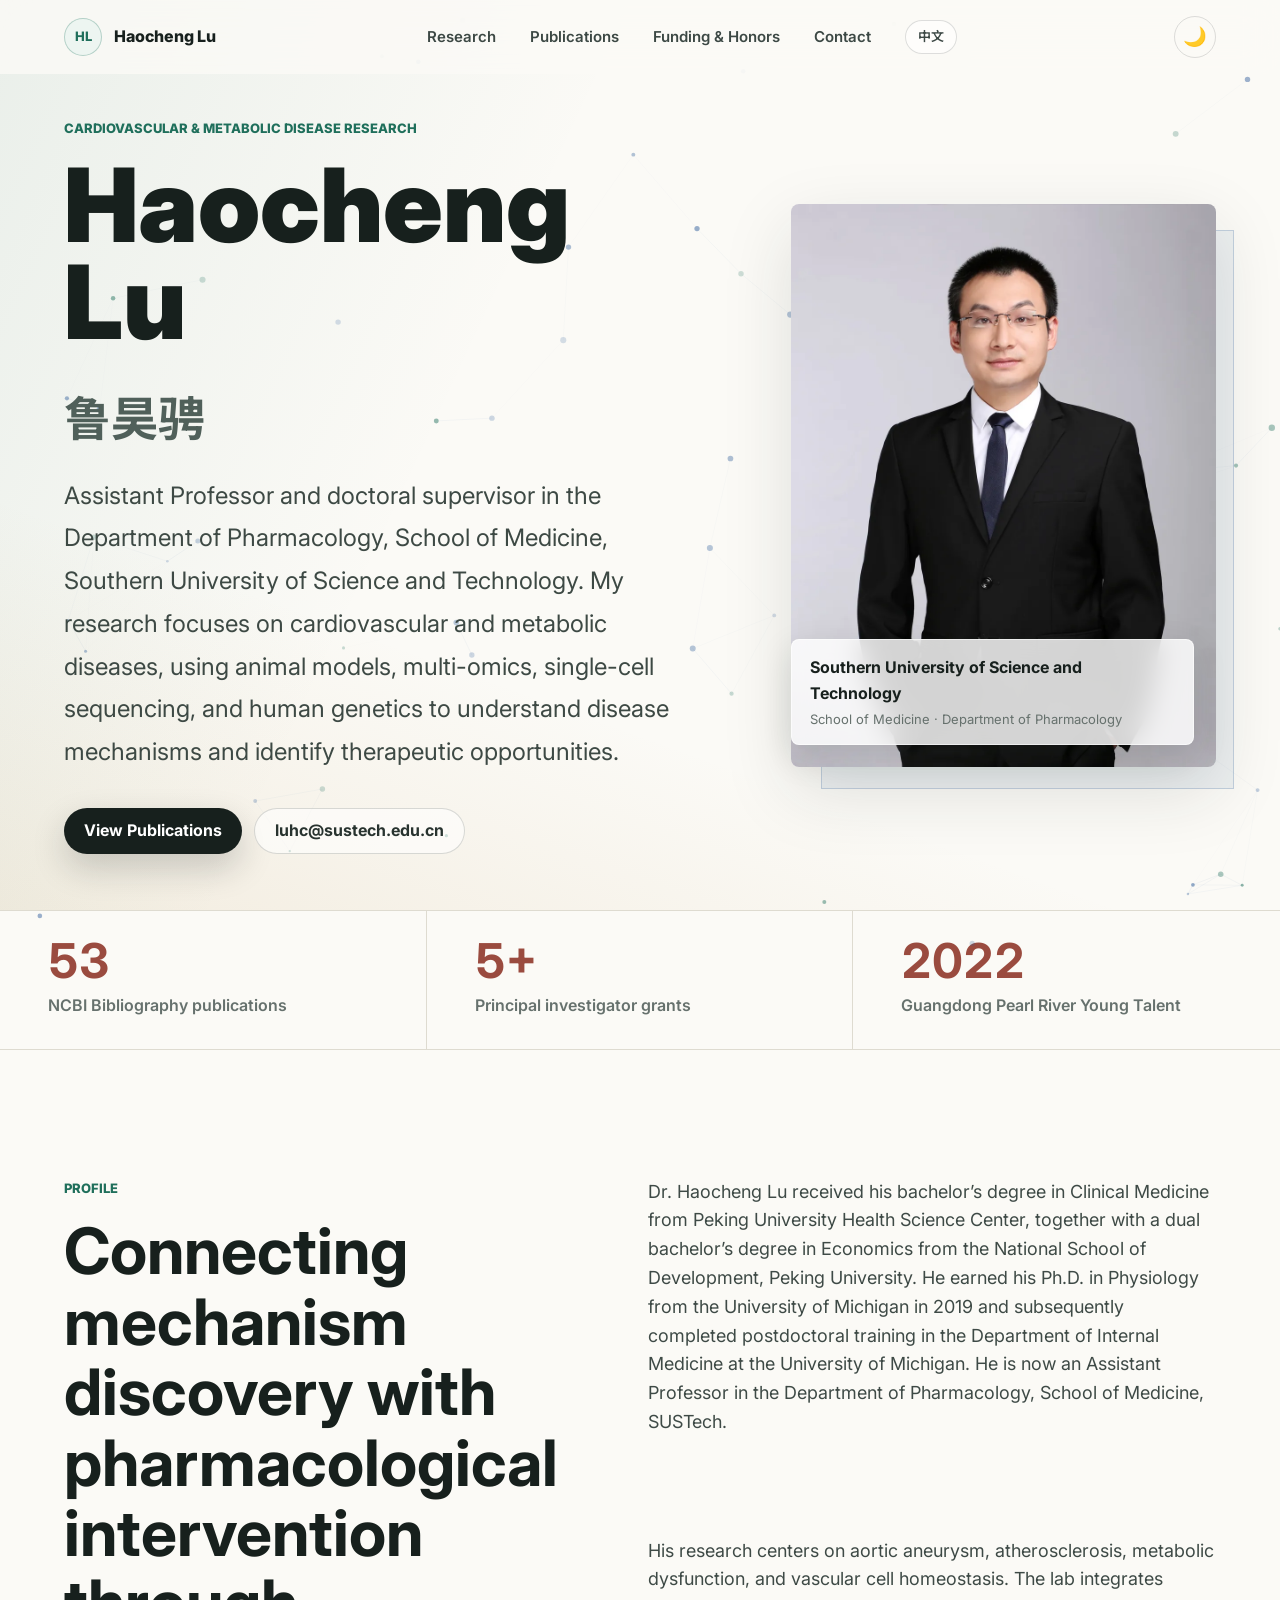
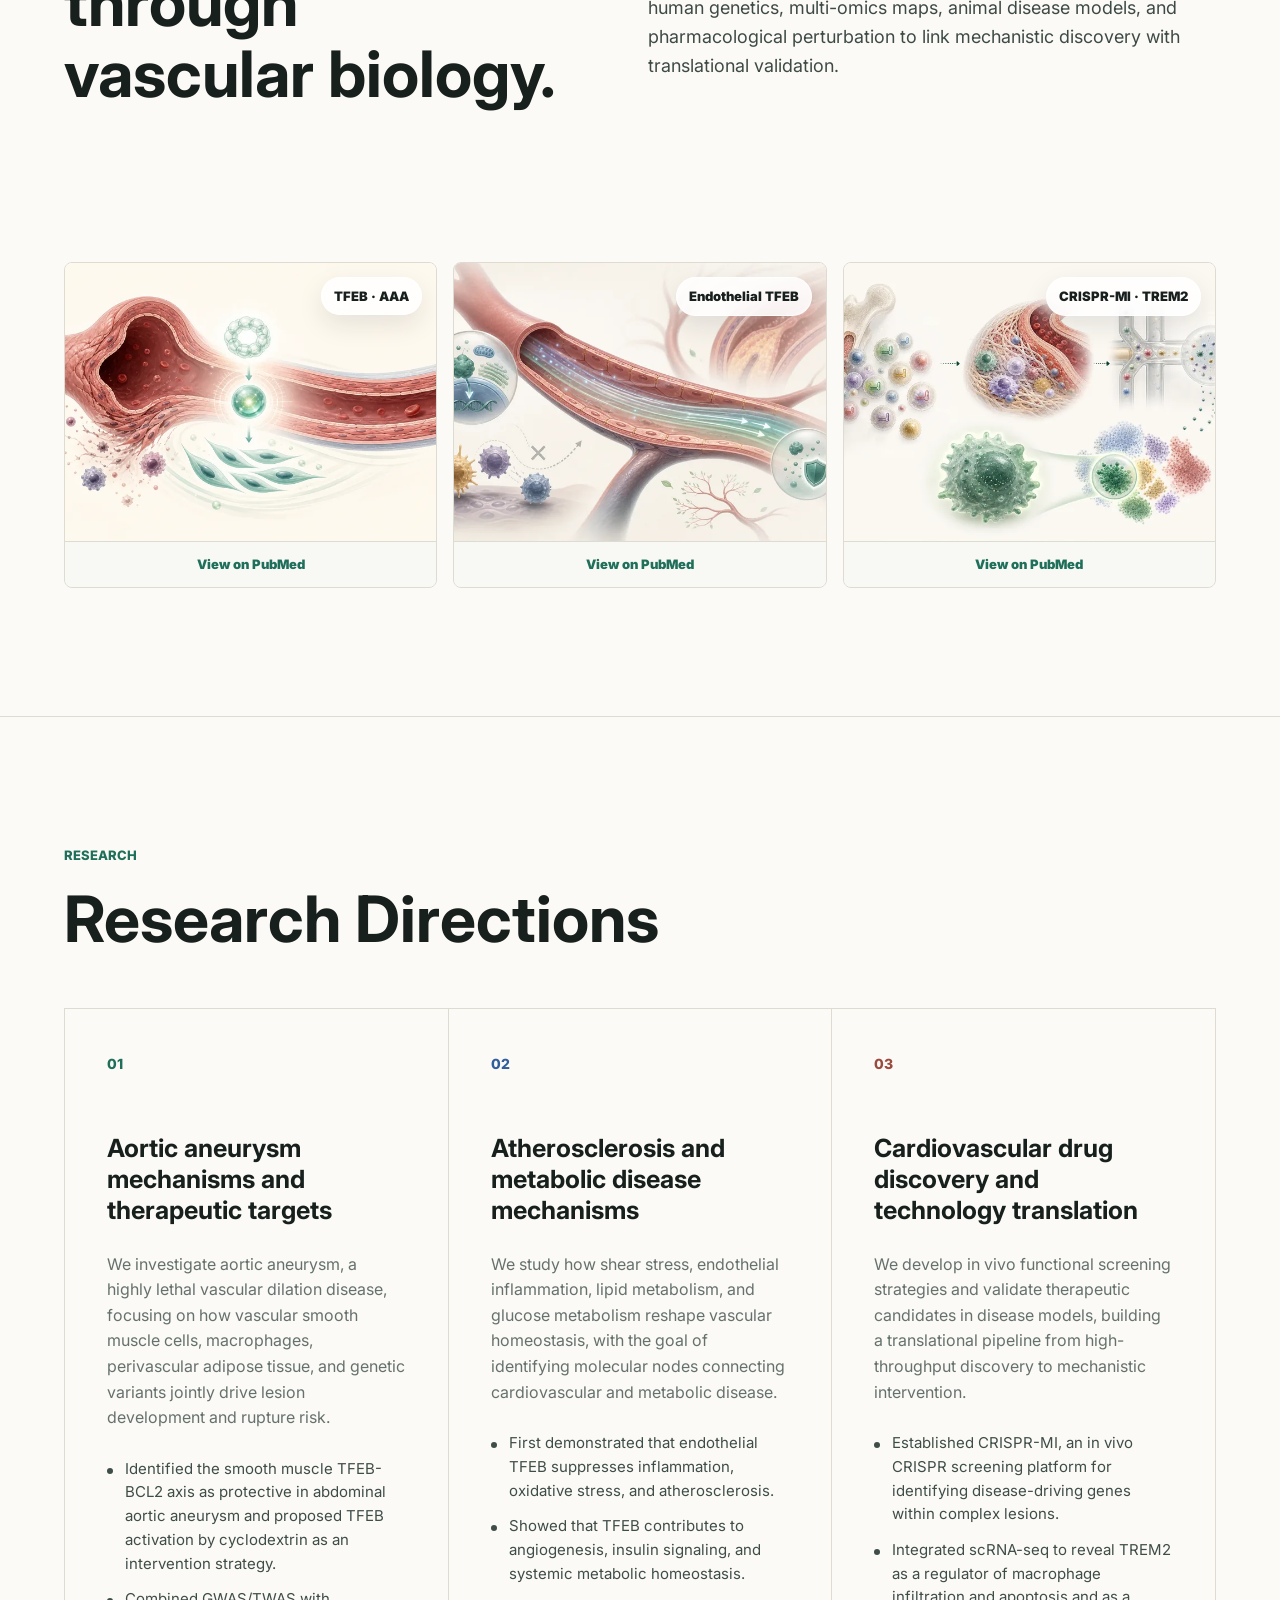
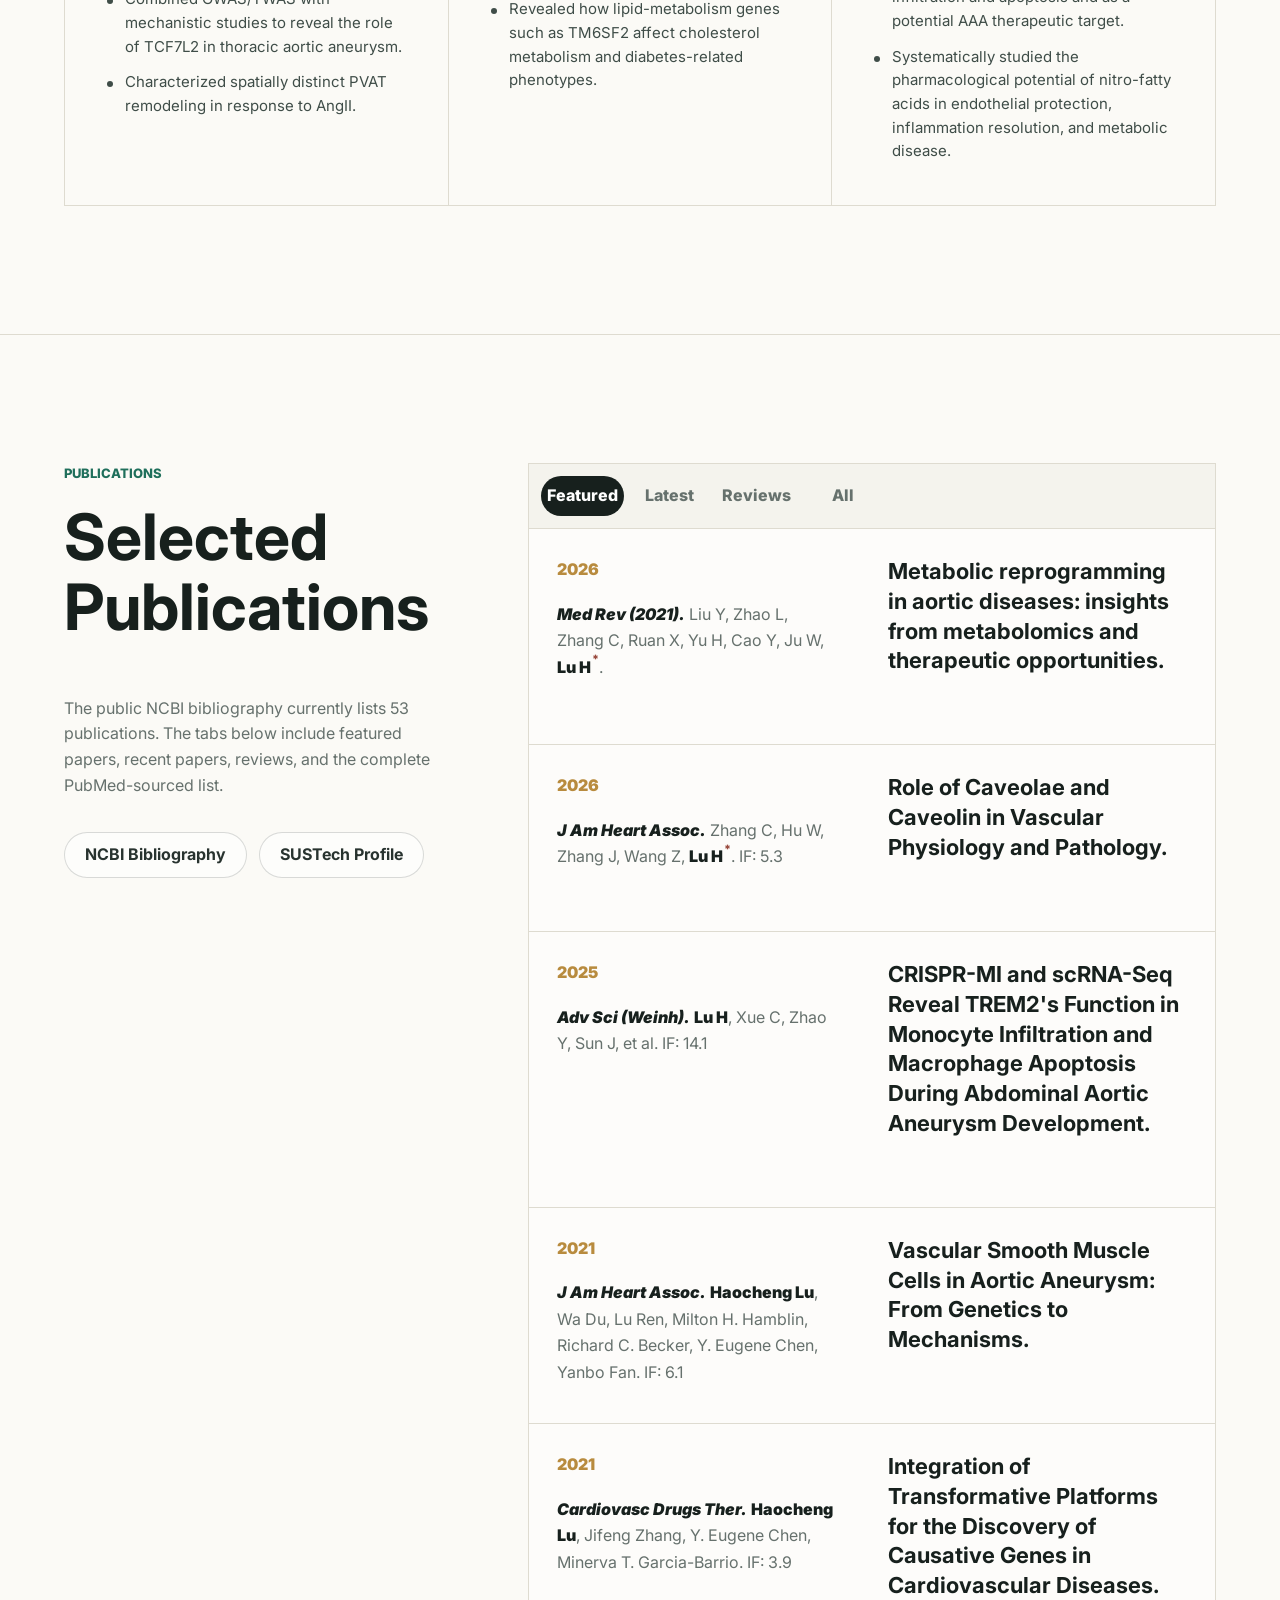
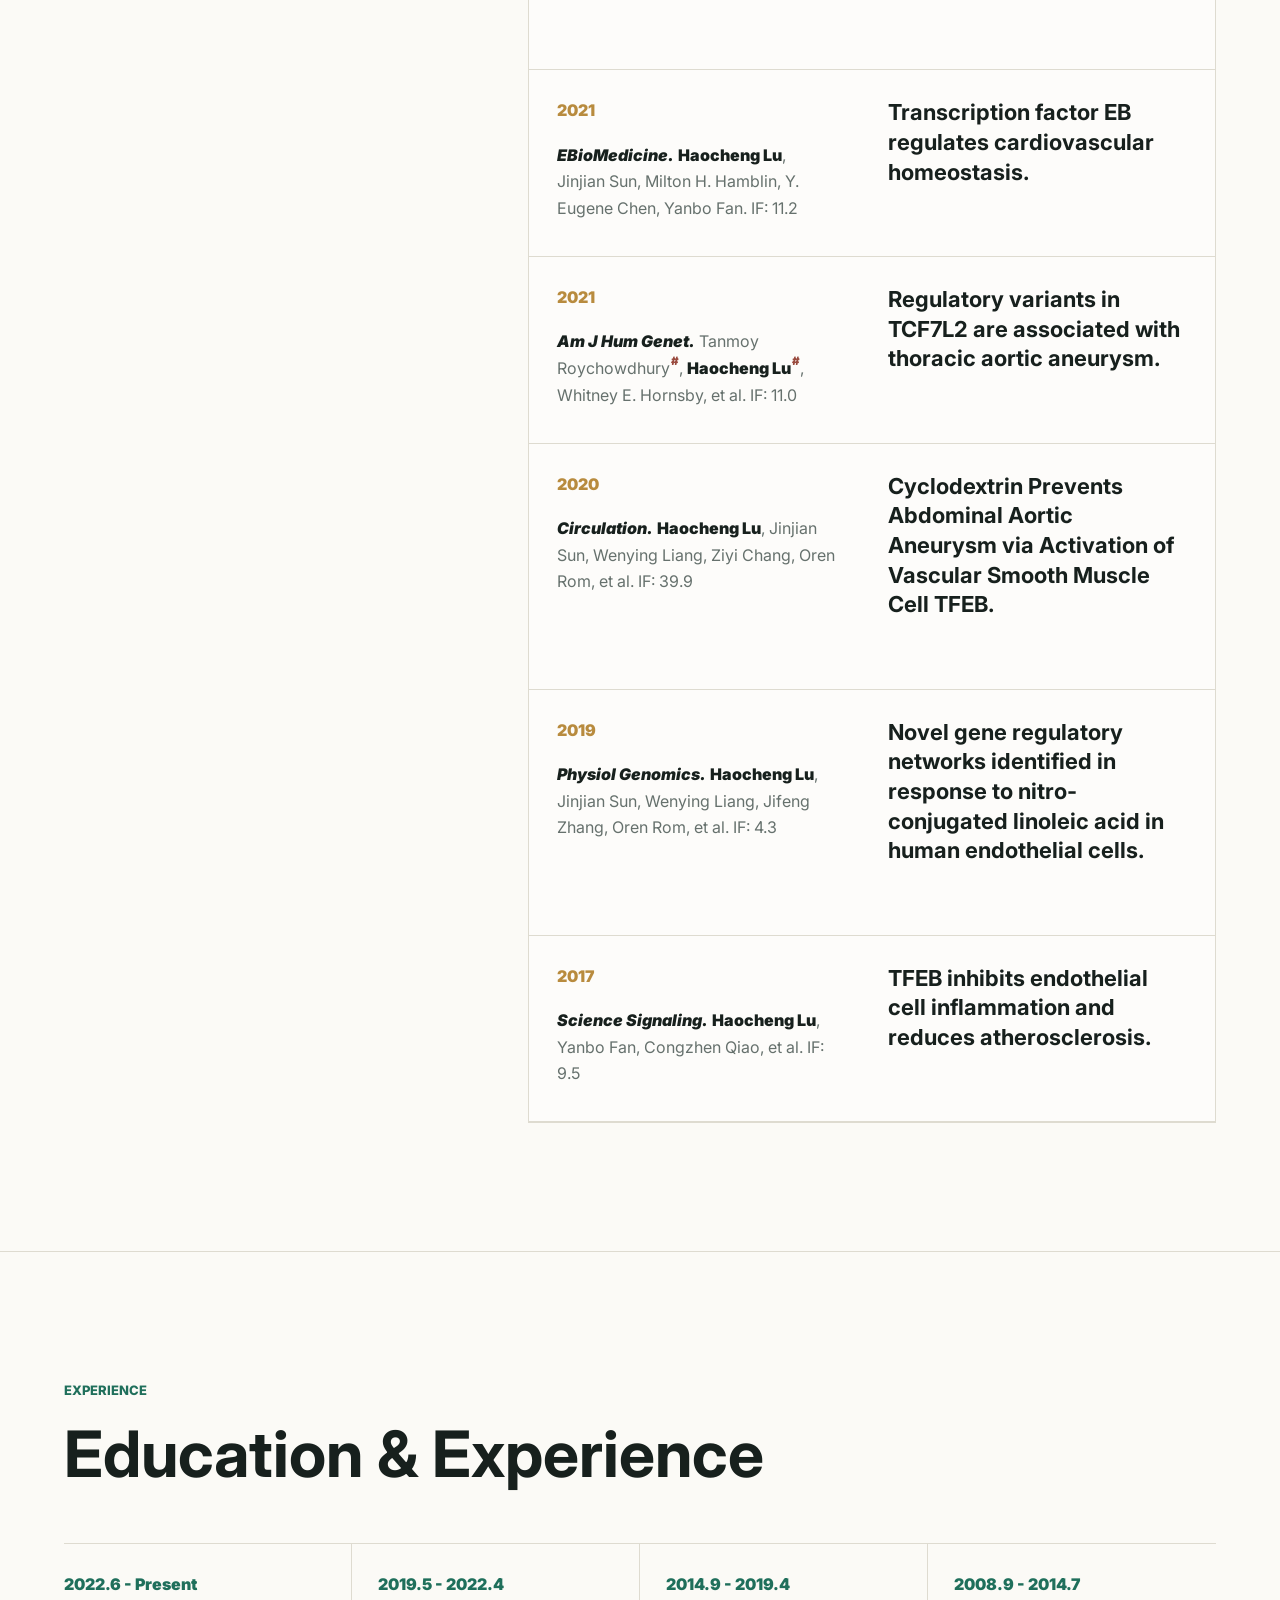
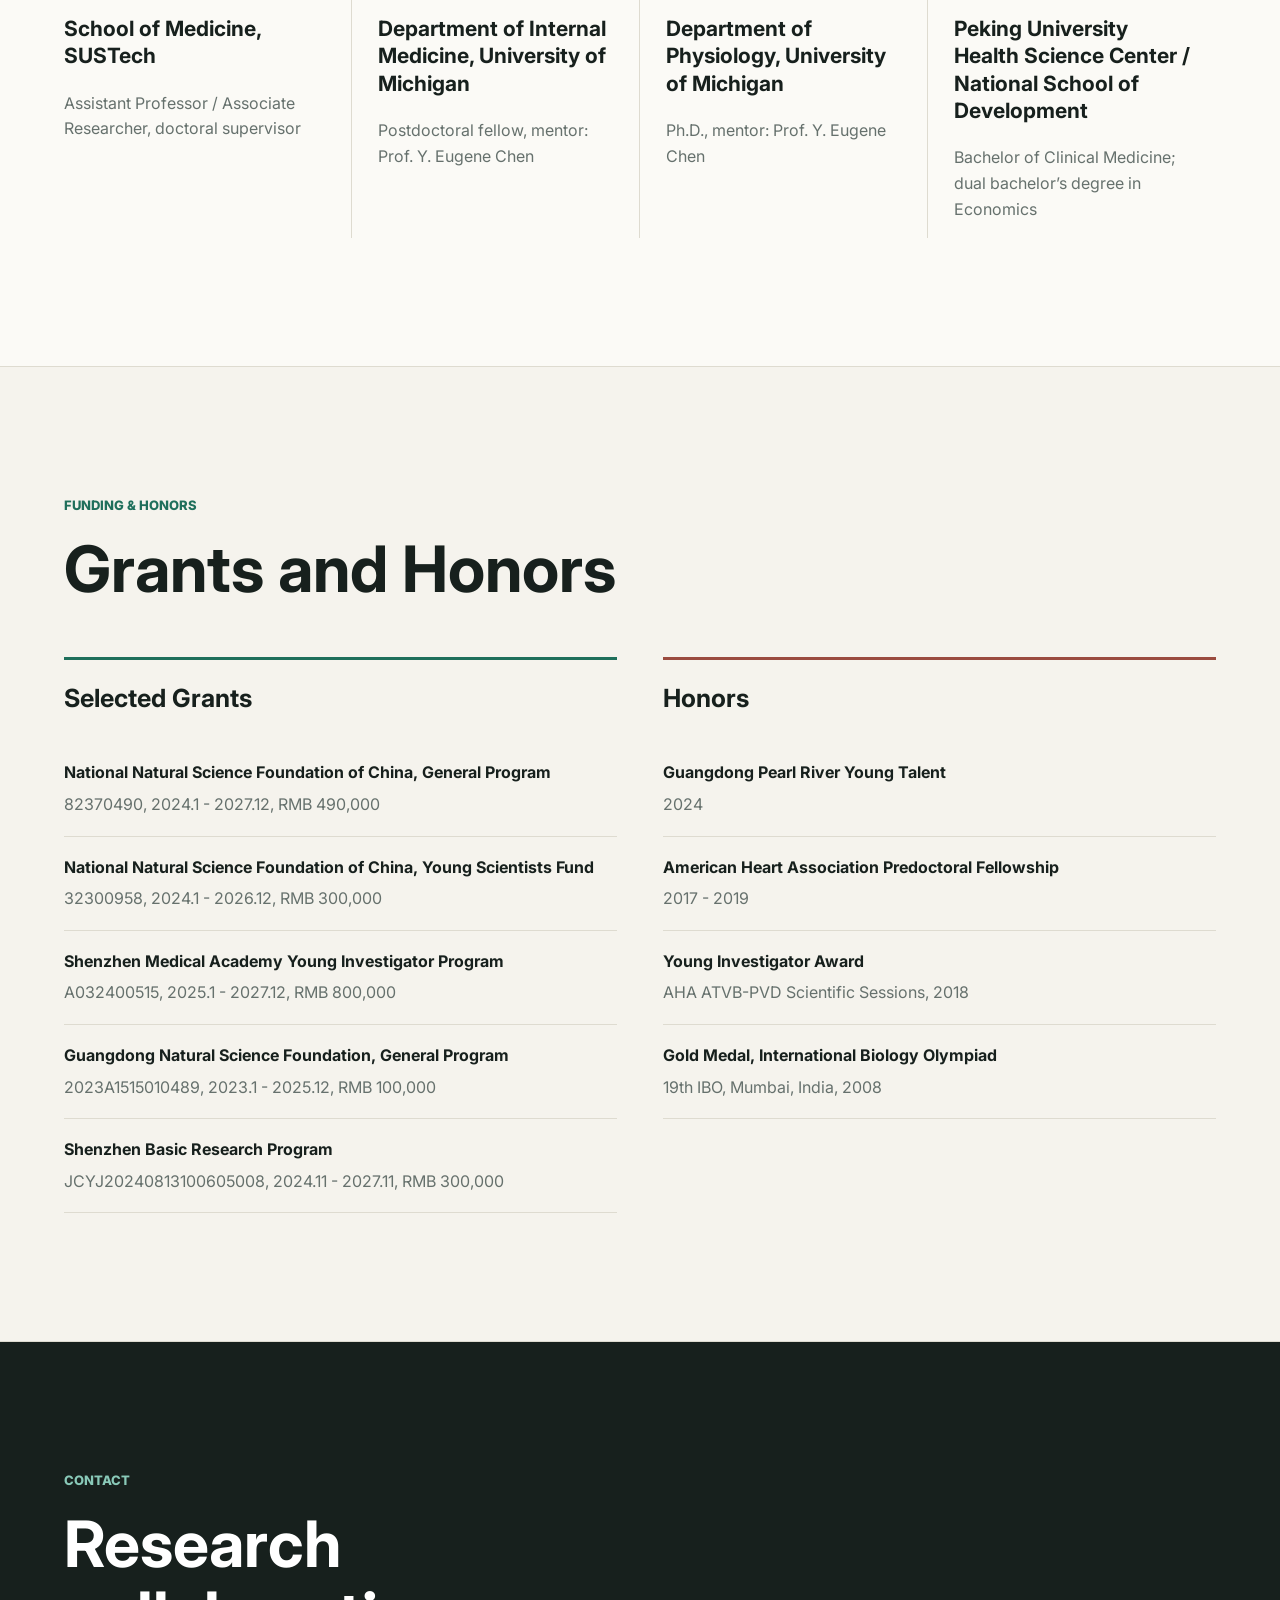
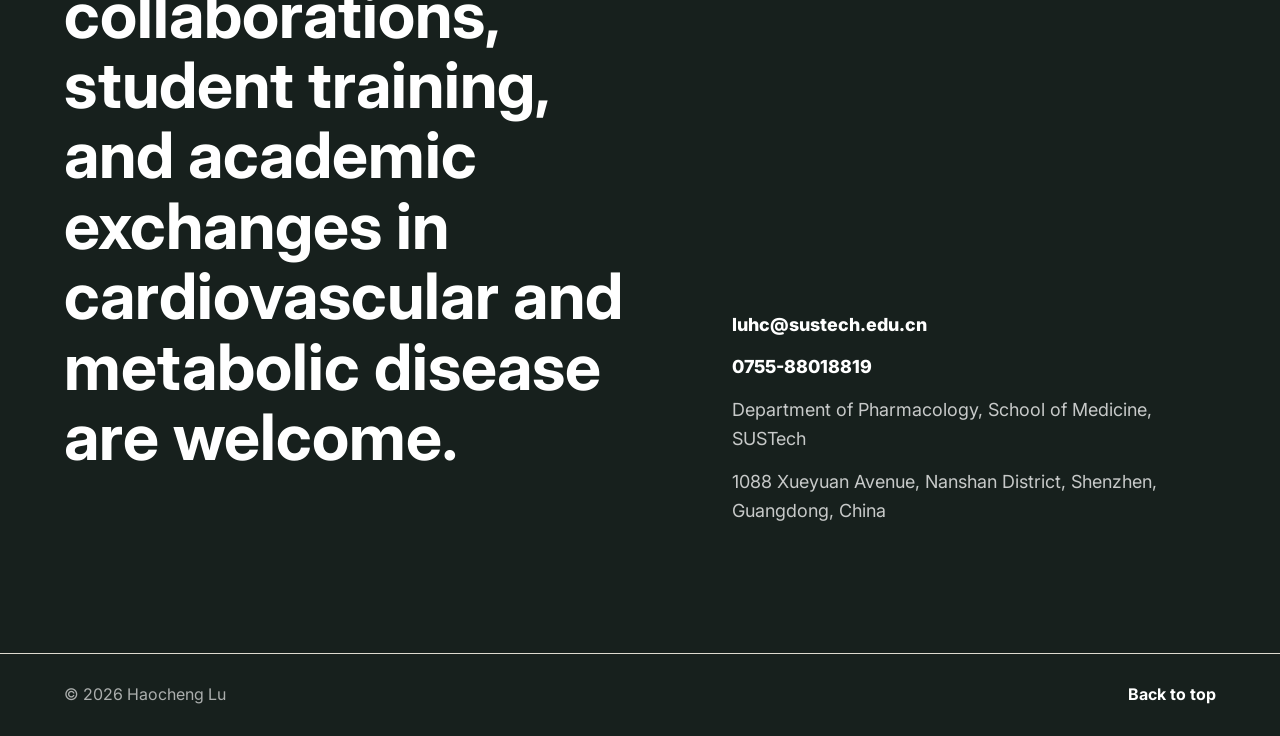
==== commit 5ba46ad0: "Shorten autophagy guidelines author list" ====
--- a/en.html
+++ b/en.html
@@ -576,7 +576,7 @@
             <article class="publication" data-group="all">
               <div class="publication-meta">
                 <time>2021</time>
-                <p><strong><em>Autophagy.</em></strong> Klionsky DJ, Abdel-Aziz AK, Abdelfatah S, Abdellatif M, Abdoli A, Abel S, Abeliovich H, Abildgaard MH, Abudu YP, Acevedo-Arozena A, Adamopoulos IE, Adeli K, Adolph TE, Adornetto A, Aflaki E, Agam G, Agarwal A, Aggarwal BB, Agnello M, Agostinis P, Agrewala JN, Agrotis A, Aguilar PV, Ahmad ST, Ahmed ZM, Ahumada-Castro U, Aits S, Aizawa S, Akkoc Y, Akoumianaki T, Akpinar HA, Al-Abd AM, Al-Akra L, Al-Gharaibeh A, Alaoui-Jamali MA, Alberti S, Alcocer-Gómez E, Alessandri C, Ali M, Alim Al-Bari MA, Aliwaini S, Alizadeh J, Almacellas E, Almasan A, Alonso A, Alonso GD, Altan-Bonnet N, Altieri DC, Álvarez ÉMC, Alves S, Alves da Costa C, Alzaharna MM, Amadio M, Amantini C, Amaral C, Ambrosio S, Amer AO, Ammanathan V, An Z, Andersen SU, Andrabi SA, Andrade-Silva M, Andres AM, Angelini S, Ann D, Anozie UC, Ansari MY, Antas P, Antebi A, Antón Z, Anwar T, Apetoh L, Apostolova N, Araki T, Araki Y, Arasaki K, Araújo WL, Araya J, Arden C, Arévalo MA, Arguelles S, Arias E, Arikkath J, Arimoto H, Ariosa AR, Armstrong-James D, Arnauné-Pelloquin L, Aroca A, Arroyo DS, Arsov I, Artero R, Asaro DML, Aschner M, Ashrafizadeh M, Ashur-Fabian O, Atanasov AG, Au AK, Auberger P, Auner HW, Aurelian L, Autelli R, Avagliano L, Ávalos Y, Aveic S, Aveleira CA, Avin-Wittenberg T, Aydin Y, Ayton S, Ayyadevara S, Azzopardi M, Baba M, Backer JM, Backues SK, Bae DH, Bae ON, Bae SH, Baehrecke EH, Baek A, Baek SH, Baek SH, Bagetta G, Bagniewska-Zadworna A, Bai H, Bai J, Bai X, Bai Y, Bairagi N, Baksi S, Balbi T, Baldari CT, Balduini W, Ballabio A, Ballester M, Balazadeh S, Balzan R, Bandopadhyay R, Banerjee S, Banerjee S, Bánréti Á, Bao Y, Baptista MS, Baracca A, Barbati C, Bargiela A, Barilà D, Barlow PG, Barmada SJ, Barreiro E, Barreto GE, Bartek J, Bartel B, Bartolome A, Barve GR, Basagoudanavar SH, Bassham DC, Bast RC Jr, Basu A, Batoko H, Batten I, Baulieu EE, Baumgarner BL, Bayry J, Beale R, Beau I, Beaumatin F, Bechara LRG, Beck GR Jr, Beers MF, Begun J, Behrends C, Behrens GMN, Bei R, Bejarano E, Bel S, Behl C, Belaid A, Belgareh-Touzé N, Bellarosa C, Belleudi F, Belló Pérez M, Bello-Morales R, Beltran JSO, Beltran S, Benbrook DM, Bendorius M, Benitez BA, Benito-Cuesta I, Bensalem J, Berchtold MW, Berezowska S, Bergamaschi D, Bergami M, Bergmann A, Berliocchi L, Berlioz-Torrent C, Bernard A, Berthoux L, Besirli CG, Besteiro S, Betin VM, Beyaert R, Bezbradica JS, Bhaskar K, Bhatia-Kissova I, Bhattacharya R, Bhattacharya S, Bhattacharyya S, Bhuiyan MS, Bhutia SK, Bi L, Bi X, Biden TJ, Bijian K, Billes VA, Binart N, Bincoletto C, Birgisdottir AB, Bjorkoy G, Blanco G, Blas-Garcia A, Blasiak J, Blomgran R, Blomgren K, Blum JS, Boada-Romero E, Boban M, Boesze-Battaglia K, Boeuf P, Boland B, Bomont P, Bonaldo P, Bonam SR, Bonfili L, Bonifacino JS, Boone BA, Bootman MD, Bordi M, Borner C, Bornhauser BC, Borthakur G, Bosch J, Bose S, Botana LM, Botas J, Boulanger CM, Boulton ME, Bourdenx M, Bourgeois B, Bourke NM, Bousquet G, Boya P, Bozhkov PV, Bozi LHM, Bozkurt TO, Brackney DE, Brandts CH, Braun RJ, Braus GH, Bravo-Sagua R, Bravo-San Pedro JM, Brest P, Bringer MA, Briones-Herrera A, Broaddus VC, Brodersen P, Brodsky JL, Brody SL, Bronson PG, Bronstein JM, Brown CN, Brown RE, Brum PC, Brumell JH, Brunetti-Pierri N, Bruno D, Bryson-Richardson RJ, Bucci C, Buchrieser C, Bueno M, Buitrago-Molina LE, Buraschi S, Buch S, Buchan JR, Buckingham EM, Budak H, Budini M, Bultynck G, Burada F, Burgoyne JR, Burón MI, Bustos V, Büttner S, Butturini E, Byrd A, Cabas I, Cabrera-Benitez S, Cadwell K, Cai J, Cai L, Cai Q, Cairó M, Calbet JA, Caldwell GA, Caldwell KA, Call JA, Calvani R, Calvo AC, Calvo-Rubio Barrera M, Camara NO, Camonis JH, Camougrand N, Campanella M, Campbell EM, Campbell-Valois FX, Campello S, Campesi I, Campos JC, Camuzard O, Cancino J, Candido de Almeida D, Canesi L, Caniggia I, Canonico B, Cantí C, Cao B, Caraglia M, Caramés B, Carchman EH, Cardenal-Muñoz E, Cardenas C, Cardenas L, Cardoso SM, Carew JS, Carle GF, Carleton G, Carloni S, Carmona-Gutierrez D, Carneiro LA, Carnevali O, Carosi JM, Carra S, Carrier A, Carrier L, Carroll B, Carter AB, Carvalho AN, Casanova M, Casas C, Casas J, Cassioli C, Castillo EF, Castillo K, Castillo-Lluva S, Castoldi F, Castori M, Castro AF, Castro-Caldas M, Castro-Hernandez J, Castro-Obregon S, Catz SD, Cavadas C, Cavaliere F, Cavallini G, Cavinato M, Cayuela ML, Cebollada Rica P, Cecarini V, Cecconi F, Cechowska-Pasko M, Cenci S, Ceperuelo-Mallafré V, Cerqueira JJ, Cerutti JM, Cervia D, Cetintas VB, Cetrullo S, Chae HJ, Chagin AS, Chai CY, Chakrabarti G, Chakrabarti O, Chakraborty T, Chakraborty T, Chami M, Chamilos G, Chan DW, Chan EYW, Chan ED, Chan HYE, Chan HH, Chan H, Chan MTV, Chan YS, Chandra PK, Chang CP, Chang C, Chang HC, Chang K, Chao J, Chapman T, Charlet-Berguerand N, Chatterjee S, Chaube SK, Chaudhary A, Chauhan S, Chaum E, Checler F, Cheetham ME, Chen CS, Chen GC, Chen JF, Chen LL, Chen L, Chen L, Chen M, Chen MK, Chen N, Chen Q, Chen RH, Chen S, Chen W, Chen W, Chen XM, Chen XW, Chen X, Chen Y, Chen YG, Chen Y, Chen Y, Chen YJ, Chen YQ, Chen ZS, Chen Z, Chen ZH, Chen ZJ, Chen Z, Cheng H, Cheng J, Cheng SY, Cheng W, Cheng X, Cheng XT, Cheng Y, Cheng Z, Chen Z, Cheong H, Cheong JK, Chernyak BV, Cherry S, Cheung CFR, Cheung CHA, Cheung KH, Chevet E, Chi RJ, Chiang AKS, Chiaradonna F, Chiarelli R, Chiariello M, Chica N, Chiocca S, Chiong M, Chiou SH, Chiramel AI, Chiurchiù V, Cho DH, Choe SK, Choi AMK, Choi ME, Choudhury KR, Chow NS, Chu CT, Chua JP, Chua JJE, Chung H, Chung KP, Chung S, Chung SH, Chung YL, Cianfanelli V, Ciechomska IA, Cifuentes M, Cinque L, Cirak S, Cirone M, Clague MJ, Clarke R, Clementi E, Coccia EM, Codogno P, Cohen E, Cohen MM, Colasanti T, Colasuonno F, Colbert RA, Colell A, Čolić M, Coll NS, Collins MO, Colombo MI, Colón-Ramos DA, Combaret L, Comincini S, Cominetti MR, Consiglio A, Conte A, Conti F, Contu VR, Cookson MR, Coombs KM, Coppens I, Corasaniti MT, Corkery DP, Cordes N, Cortese K, Costa MDC, Costantino S, Costelli P, Coto-Montes A, Crack PJ, Crespo JL, Criollo A, Crippa V, Cristofani R, Csizmadia T, Cuadrado A, Cui B, Cui J, Cui Y, Cui Y, Culetto E, Cumino AC, Cybulsky AV, Czaja MJ, Czuczwar SJ, D&#x27;Adamo S, D&#x27;Amelio M, D&#x27;Arcangelo D, D&#x27;Lugos AC, D&#x27;Orazi G, da Silva JA, Dafsari HS, Dagda RK, Dagdas Y, Daglia M, Dai X, Dai Y, Dai Y, Dal Col J, Dalhaimer P, Dalla Valle L, Dallenga T, Dalmasso G, Damme M, Dando I, Dantuma NP, Darling AL, Das H, Dasarathy S, Dasari SK, Dash S, Daumke O, Dauphinee AN, Davies JS, Dávila VA, Davis RJ, Davis T, Dayalan Naidu S, De Amicis F, De Bosscher K, De Felice F, De Franceschi L, De Leonibus C, de Mattos Barbosa MG, De Meyer GRY, De Milito A, De Nunzio C, De Palma C, De Santi M, De Virgilio C, De Zio D, Debnath J, DeBosch BJ, Decuypere JP, Deehan MA, Deflorian G, DeGregori J, Dehay B, Del Rio G, Delaney JR, Delbridge LMD, Delorme-Axford E, Delpino MV, Demarchi F, Dembitz V, Demers ND, Deng H, Deng Z, Dengjel J, Dent P, Denton D, DePamphilis ML, Der CJ, Deretic V, Descoteaux A, Devis L, Devkota S, Devuyst O, Dewson G, Dharmasivam M, Dhiman R, di Bernardo D, Di Cristina M, Di Domenico F, Di Fazio P, Di Fonzo A, Di Guardo G, Di Guglielmo GM, Di Leo L, Di Malta C, Di Nardo A, Di Rienzo M, Di Sano F, Diallinas G, Diao J, Diaz-Araya G, Díaz-Laviada I, Dickinson JM, Diederich M, Dieudé M, Dikic I, Ding S, Ding WX, Dini L, Dinić J, Dinic M, Dinkova-Kostova AT, Dionne MS, Distler JHW, Diwan A, Dixon IMC, Djavaheri-Mergny M, Dobrinski I, Dobrovinskaya O, Dobrowolski R, Dobson RCJ, Đokić J, Dokmeci Emre S, Donadelli M, Dong B, Dong X, Dong Z, Dorn Ii GW, Dotsch V, Dou H, Dou J, Dowaidar M, Dridi S, Drucker L, Du A, Du C, Du G, Du HN, Du LL, du Toit A, Duan SB, Duan X, Duarte SP, Dubrovska A, Dunlop EA, Dupont N, Durán RV, Dwarakanath BS, Dyshlovoy SA, Ebrahimi-Fakhari D, Eckhart L, Edelstein CL, Efferth T, Eftekharpour E, Eichinger L, Eid N, Eisenberg T, Eissa NT, Eissa S, Ejarque M, El Andaloussi A, El-Hage N, El-Naggar S, Eleuteri AM, El-Shafey ES, Elgendy M, Eliopoulos AG, Elizalde MM, Elks PM, Elsasser HP, Elsherbiny ES, Emerling BM, Emre NCT, Eng CH, Engedal N, Engelbrecht AM, Engelsen AST, Enserink JM, Escalante R, Esclatine A, Escobar-Henriques M, Eskelinen EL, Espert L, Eusebio MO, Fabrias G, Fabrizi C, Facchiano A, Facchiano F, Fadeel B, Fader C, Faesen AC, Fairlie WD, Falcó A, Falkenburger BH, Fan D, Fan J, Fan Y, Fang EF, Fang Y, Fang Y, Fanto M, Farfel-Becker T, Faure M, Fazeli G, Fedele AO, Feldman AM, Feng D, Feng J, Feng L, Feng Y, Feng Y, Feng W, Fenz Araujo T, Ferguson TA, Fernández ÁF, Fernandez-Checa JC, Fernández-Veledo S, Fernie AR, Ferrante AW Jr, Ferraresi A, Ferrari MF, Ferreira JCB, Ferro-Novick S, Figueras A, Filadi R, Filigheddu N, Filippi-Chiela E, Filomeni G, Fimia GM, Fineschi V, Finetti F, Finkbeiner S, Fisher EA, Fisher PB, Flamigni F, Fliesler SJ, Flo TH, Florance I, Florey O, Florio T, Fodor E, Follo C, Fon EA, Forlino A, Fornai F, Fortini P, Fracassi A, Fraldi A, Franco B, Franco R, Franconi F, Frankel LB, Friedman SL, Fröhlich LF, Frühbeck G, Fuentes JM, Fujiki Y, Fujita N, Fujiwara Y, Fukuda M, Fulda S, Furic L, Furuya N, Fusco C, Gack MU, Gaffke L, Galadari S, Galasso A, Galindo MF, Gallolu Kankanamalage S, Galluzzi L, Galy V, Gammoh N, Gan B, Ganley IG, Gao F, Gao H, Gao M, Gao P, Gao SJ, Gao W, Gao X, Garcera A, Garcia MN, Garcia VE, García-Del Portillo F, Garcia-Escudero V, Garcia-Garcia A, Garcia-Macia M, García-Moreno D, Garcia-Ruiz C, García-Sanz P, Garg AD, Gargini R, Garofalo T, Garry RF, Gassen NC, Gatica D, Ge L, Ge W, Geiss-Friedlander R, Gelfi C, Genschik P, Gentle IE, Gerbino V, Gerhardt C, Germain K, Germain M, Gewirtz DA, Ghasemipour Afshar E, Ghavami S, Ghigo A, Ghosh M, Giamas G, Giampietri C, Giatromanolaki A, Gibson GE, Gibson SB, Ginet V, Giniger E, Giorgi C, Girao H, Girardin SE, Giridharan M, Giuliano S, Giulivi C, Giuriato S, Giustiniani J, Gluschko A, Goder V, Goginashvili A, Golab J, Goldstone DC, Golebiewska A, Gomes LR, Gomez R, Gómez-Sánchez R, Gomez-Puerto MC, Gomez-Sintes R, Gong Q, Goni FM, González-Gallego J, Gonzalez-Hernandez T, Gonzalez-Polo RA, Gonzalez-Reyes JA, González-Rodríguez P, Goping IS, Gorbatyuk MS, Gorbunov NV, Görgülü K, Gorojod RM, Gorski SM, Goruppi S, Gotor C, Gottlieb RA, Gozes I, Gozuacik D, Graef M, Gräler MH, Granatiero V, Grasso D, Gray JP, Green DR, Greenhough A, Gregory SL, Griffin EF, Grinstaff MW, Gros F, Grose C, Gross AS, Gruber F, Grumati P, Grune T, Gu X, Guan JL, Guardia CM, Guda K, Guerra F, Guerri C, Guha P, Guillén C, Gujar S, Gukovskaya A, Gukovsky I, Gunst J, Günther A, Guntur AR, Guo C, Guo C, Guo H, Guo LW, Guo M, Gupta P, Gupta SK, Gupta S, Gupta VB, Gupta V, Gustafsson AB, Gutterman DD, H B R, Haapasalo A, Haber JE, Hać A, Hadano S, Hafrén AJ, Haidar M, Hall BS, Halldén G, Hamacher-Brady A, Hamann A, Hamasaki M, Han W, Hansen M, Hanson PI, Hao Z, Harada M, Harhaji-Trajkovic L, Hariharan N, Haroon N, Harris J, Hasegawa T, Hasima Nagoor N, Haspel JA, Haucke V, Hawkins WD, Hay BA, Haynes CM, Hayrabedyan SB, Hays TS, He C, He Q, He RR, He YW, He YY, Heakal Y, Heberle AM, Hejtmancik JF, Helgason GV, Henkel V, Herb M, Hergovich A, Herman-Antosiewicz A, Hernández A, Hernandez C, Hernandez-Diaz S, Hernandez-Gea V, Herpin A, Herreros J, Hervás JH, Hesselson D, Hetz C, Heussler VT, Higuchi Y, Hilfiker S, Hill JA, Hlavacek WS, Ho EA, Ho IHT, Ho PW, Ho SL, Ho WY, Hobbs GA, Hochstrasser M, Hoet PHM, Hofius D, Hofman P, Höhn A, Holmberg CI, Hombrebueno JR, Yi-Ren Hong CH, Hooper LV, Hoppe T, Horos R, Hoshida Y, Hsin IL, Hsu HY, Hu B, Hu D, Hu LF, Hu MC, Hu R, Hu W, Hu YC, Hu ZW, Hua F, Hua J, Hua Y, Huan C, Huang C, Huang C, Huang C, Huang C, Huang H, Huang K, Huang MLH, Huang R, Huang S, Huang T, Huang X, Huang YJ, Huber TB, Hubert V, Hubner CA, Hughes SM, Hughes WE, Humbert M, Hummer G, Hurley JH, Hussain S, Hussain S, Hussey PJ, Hutabarat M, Hwang HY, Hwang S, Ieni A, Ikeda F, Imagawa Y, Imai Y, Imbriano C, Imoto M, Inman DM, Inoki K, Iovanna J, Iozzo RV, Ippolito G, Irazoqui JE, Iribarren P, Ishaq M, Ishikawa M, Ishimwe N, Isidoro C, Ismail N, Issazadeh-Navikas S, Itakura E, Ito D, Ivankovic D, Ivanova S, Iyer AKV, Izquierdo JM, Izumi M, Jäättelä M, Jabir MS, Jackson WT, Jacobo-Herrera N, Jacomin AC, Jacquin E, Jadiya P, Jaeschke H, Jagannath C, Jakobi AJ, Jakobsson J, Janji B, Jansen-Dürr P, Jansson PJ, Jantsch J, Januszewski S, Jassey A, Jean S, Jeltsch-David H, Jendelova P, Jenny A, Jensen TE, Jessen N, Jewell JL, Ji J, Jia L, Jia R, Jiang L, Jiang Q, Jiang R, Jiang T, Jiang X, Jiang Y, Jimenez-Sanchez M, Jin EJ, Jin F, Jin H, Jin L, Jin L, Jin M, Jin S, Jo EK, Joffre C, Johansen T, Johnson GVW, Johnston SA, Jokitalo E, Jolly MK, Joosten LAB, Jordan J, Joseph B, Ju D, Ju JS, Ju J, Juárez E, Judith D, Juhász G, Jun Y, Jung CH, Jung SC, Jung YK, Jungbluth H, Jungverdorben J, Just S, Kaarniranta K, Kaasik A, Kabuta T, Kaganovich D, Kahana A, Kain R, Kajimura S, Kalamvoki M, Kalia M, Kalinowski DS, Kaludercic N, Kalvari I, Kaminska J, Kaminskyy VO, Kanamori H, Kanasaki K, Kang C, Kang R, Kang SS, Kaniyappan S, Kanki T, Kanneganti TD, Kanthasamy AG, Kanthasamy A, Kantorow M, Kapuy O, Karamouzis MV, Karim MR, Karmakar P, Katare RG, Kato M, Kaufmann SHE, Kauppinen A, Kaushal GP, Kaushik S, Kawasaki K, Kazan K, Ke PY, Keating DJ, Keber U, Kehrl JH, Keller KE, Keller CW, Kemper JK, Kenific CM, Kepp O, Kermorgant S, Kern A, Ketteler R, Keulers TG, Khalfin B, Khalil H, Khambu B, Khan SY, Khandelwal VKM, Khandia R, Kho W, Khobrekar NV, Khuansuwan S, Khundadze M, Killackey SA, Kim D, Kim DR, Kim DH, Kim DE, Kim EY, Kim EK, Kim HR, Kim HS, Hyung-Ryong Kim, Kim JH, Kim JK, Kim JH, Kim J, Kim JH, Kim KI, Kim PK, Kim SJ, Kimball SR, Kimchi A, Kimmelman AC, Kimura T, King MA, Kinghorn KJ, Kinsey CG, Kirkin V, Kirshenbaum LA, Kiselev SL, Kishi S, Kitamoto K, Kitaoka Y, Kitazato K, Kitsis RN, Kittler JT, Kjaerulff O, Klein PS, Klopstock T, Klucken J, Knævelsrud H, Knorr RL, Ko BCB, Ko F, Ko JL, Kobayashi H, Kobayashi S, Koch I, Koch JC, Koenig U, Kögel D, Koh YH, Koike M, Kohlwein SD, Kocaturk NM, Komatsu M, König J, Kono T, Kopp BT, Korcsmaros T, Korkmaz G, Korolchuk VI, Korsnes MS, Koskela A, Kota J, Kotake Y, Kotler ML, Kou Y, Koukourakis MI, Koustas E, Kovacs AL, Kovács T, Koya D, Kozako T, Kraft C, Krainc D, Krämer H, Krasnodembskaya AD, Kretz-Remy C, Kroemer G, Ktistakis NT, Kuchitsu K, Kuenen S, Kuerschner L, Kukar T, Kumar A, Kumar A, Kumar D, Kumar D, Kumar S, Kume S, Kumsta C, Kundu CN, Kundu M, Kunnumakkara AB, Kurgan L, Kutateladze TG, Kutlu O, Kwak S, Kwon HJ, Kwon TK, Kwon YT, Kyrmizi I, La Spada A, Labonté P, Ladoire S, Laface I, Lafont F, Lagace DC, Lahiri V, Lai Z, Laird AS, Lakkaraju A, Lamark T, Lan SH, Landajuela A, Lane DJR, Lane JD, Lang CH, Lange C, Langel Ü, Langer R, Lapaquette P, Laporte J, LaRusso NF, Lastres-Becker I, Lau WCY, Laurie GW, Lavandero S, Law BYK, Law HK, Layfield R, Le W, Le Stunff H, Leary AY, Lebrun JJ, Leck LYW, Leduc-Gaudet JP, Lee C, Lee CP, Lee DH, Lee EB, Lee EF, Lee GM, Lee HJ, Lee HK, Lee JM, Lee JS, Lee JA, Lee JY, Lee JH, Lee M, Lee MG, Lee MJ, Lee MS, Lee SY, Lee SJ, Lee SY, Lee SB, Lee WH, Lee YR, Lee YH, Lee Y, Lefebvre C, Legouis R, Lei YL, Lei Y, Leikin S, Leitinger G, Lemus L, Leng S, Lenoir O, Lenz G, Lenz HJ, Lenzi P, León Y, Leopoldino AM, Leschczyk C, Leskelä S, Letellier E, Leung CT, Leung PS, Leventhal JS, Levine B, Lewis PA, Ley K, Li B, Li DQ, Li J, Li J, Li J, Li K, Li L, Li M, Li M, Li M, Li M, Li M, Li PL, Li MQ, Li Q, Li S, Li T, Li W, Li W, Li X, Li YP, Li Y, Li Z, Li Z, Li Z, Lian J, Liang C, Liang Q, Liang W, Liang Y, Liang Y, Liao G, Liao L, Liao M, Liao YF, Librizzi M, Lie PPY, Lilly MA, Lim HJ, Lima TRR, Limana F, Lin C, Lin CW, Lin DS, Lin FC, Lin JD, Lin KM, Lin KH, Lin LT, Lin PH, Lin Q, Lin S, Lin SJ, Lin W, Lin X, Lin YX, Lin YS, Linden R, Lindner P, Ling SC, Lingor P, Linnemann AK, Liou YC, Lipinski MM, Lipovšek S, Lira VA, Lisiak N, Liton PB, Liu C, Liu CH, Liu CF, Liu CH, Liu F, Liu H, Liu HS, Liu HF, Liu H, Liu J, Liu J, Liu J, Liu L, Liu L, Liu M, Liu Q, Liu W, Liu W, Liu XH, Liu X, Liu X, Liu X, Liu X, Liu Y, Liu Y, Liu Y, Liu Y, Liu Y, Livingston JA, Lizard G, Lizcano JM, Ljubojevic-Holzer S, LLeonart ME, Llobet-Navàs D, Llorente A, Lo CH, Lobato-Márquez D, Long Q, Long YC, Loos B, Loos JA, López MG, López-Doménech G, López-Guerrero JA, López-Jiménez AT, López-Pérez Ó, López-Valero I, Lorenowicz MJ, Lorente M, Lorincz P, Lossi L, Lotersztajn S, Lovat PE, Lovell JF, Lovy A, Lőw P, Lu G, <strong class="me">Lu H</strong>, Lu JH, Lu JJ, Lu M, Lu S, Luciani A, Lucocq JM, Ludovico P, Luftig MA, Luhr M, Luis-Ravelo D, Lum JJ, Luna-Dulcey L, Lund AH, Lund VK, Lünemann JD, Lüningschrör P, Luo H, Luo R, Luo S, Luo Z, Luparello C, Lüscher B, Luu L, Lyakhovich A, Lyamzaev KG, Lystad AH, Lytvynchuk L, Ma AC, Ma C, Ma M, Ma NF, Ma QH, Ma X, Ma Y, Ma Z, MacDougald OA, Macian F, MacIntosh GC, MacKeigan JP, Macleod KF, Maday S, Madeo F, Madesh M, Madl T, Madrigal-Matute J, Maeda A, Maejima Y, Magarinos M, Mahavadi P, Maiani E, Maiese K, Maiti P, Maiuri MC, Majello B, Major MB, Makareeva E, Malik F, Mallilankaraman K, Malorni W, Maloyan A, Mammadova N, Man GCW, Manai F, Mancias JD, Mandelkow EM, Mandell MA, Manfredi AA, Manjili MH, Manjithaya R, Manque P, Manshian BB, Manzano R, Manzoni C, Mao K, Marchese C, Marchetti S, Marconi AM, Marcucci F, Mardente S, Mareninova OA, Margeta M, Mari M, Marinelli S, Marinelli O, Mariño G, Mariotto S, Marshall RS, Marten MR, Martens S, Martin APJ, Martin KR, Martin S, Martin S, Martín-Segura A, Martín-Acebes MA, Martin-Burriel I, Martin-Rincon M, Martin-Sanz P, Martina JA, Martinet W, Martinez A, Martinez A, Martinez J, Martinez Velazquez M, Martinez-Lopez N, Martinez-Vicente M, Martins DO, Martins JO, Martins WK, Martins-Marques T, Marzetti E, Masaldan S, Masclaux-Daubresse C, Mashek DG, Massa V, Massieu L, Masson GR, Masuelli L, Masyuk AI, Masyuk TV, Matarrese P, Matheu A, Matoba S, Matsuzaki S, Mattar P, Matte A, Mattoscio D, Mauriz JL, Mauthe M, Mauvezin C, Maverakis E, Maycotte P, Mayer J, Mazzoccoli G, Mazzoni C, Mazzulli JR, McCarty N, McDonald C, McGill MR, McKenna SL, McLaughlin B, McLoughlin F, McNiven MA, McWilliams TG, Mechta-Grigoriou F, Medeiros TC, Medina DL, Megeney LA, Megyeri K, Mehrpour M, Mehta JL, Meijer AJ, Meijer AH, Mejlvang J, Meléndez A, Melk A, Memisoglu G, Mendes AF, Meng D, Meng F, Meng T, Menna-Barreto R, Menon MB, Mercer C, Mercier AE, Mergny JL, Merighi A, Merkley SD, Merla G, Meske V, Mestre AC, Metur SP, Meyer C, Meyer H, Mi W, Mialet-Perez J, Miao J, Micale L, Miki Y, Milan E, Milczarek M, Miller DL, Miller SI, Miller S, Millward SW, Milosevic I, Minina EA, Mirzaei H, Mirzaei HR, Mirzaei M, Mishra A, Mishra N, Mishra PK, Misirkic Marjanovic M, Misasi R, Misra A, Misso G, Mitchell C, Mitou G, Miura T, Miyamoto S, Miyazaki M, Miyazaki M, Miyazaki T, Miyazawa K, Mizushima N, Mogensen TH, Mograbi B, Mohammadinejad R, Mohamud Y, Mohanty A, Mohapatra S, Möhlmann T, Mohmmed A, Moles A, Moley KH, Molinari M, Mollace V, Møller AB, Mollereau B, Mollinedo F, Montagna C, Monteiro MJ, Montella A, Montes LR, Montico B, Mony VK, Monzio Compagnoni G, Moore MN, Moosavi MA, Mora AL, Mora M, Morales-Alamo D, Moratalla R, Moreira PI, Morelli E, Moreno S, Moreno-Blas D, Moresi V, Morga B, Morgan AH, Morin F, Morishita H, Moritz OL, Moriyama M, Moriyasu Y, Morleo M, Morselli E, Moruno-Manchon JF, Moscat J, Mostowy S, Motori E, Moura AF, Moustaid-Moussa N, Mrakovcic M, Muciño-Hernández G, Mukherjee A, Mukhopadhyay S, Mulcahy Levy JM, Mulero V, Muller S, Münch C, Munjal A, Munoz-Canoves P, Muñoz-Galdeano T, Münz C, Murakawa T, Muratori C, Murphy BM, Murphy JP, Murthy A, Myöhänen TT, Mysorekar IU, Mytych J, Nabavi SM, Nabissi M, Nagy P, Nah J, Nahimana A, Nakagawa I, Nakamura K, Nakatogawa H, Nandi SS, Nanjundan M, Nanni M, Napolitano G, Nardacci R, Narita M, Nassif M, Nathan I, Natsumeda M, Naude RJ, Naumann C, Naveiras O, Navid F, Nawrocki ST, Nazarko TY, Nazio F, Negoita F, Neill T, Neisch AL, Neri LM, Netea MG, Neubert P, Neufeld TP, Neumann D, Neutzner A, Newton PT, Ney PA, Nezis IP, Ng CCW, Ng TB, Nguyen HTT, Nguyen LT, Ni HM, Ní Cheallaigh C, Ni Z, Nicolao MC, Nicoli F, Nieto-Diaz M, Nilsson P, Ning S, Niranjan R, Nishimune H, Niso-Santano M, Nixon RA, Nobili A, Nobrega C, Noda T, Nogueira-Recalde U, Nolan TM, Nombela I, Novak I, Novoa B, Nozawa T, Nukina N, Nussbaum-Krammer C, Nylandsted J, O&#x27;Donovan TR, O&#x27;Leary SM, O&#x27;Rourke EJ, O&#x27;Sullivan MP, O&#x27;Sullivan TE, Oddo S, Oehme I, Ogawa M, Ogier-Denis E, Ogmundsdottir MH, Ogretmen B, Oh GT, Oh SH, Oh YJ, Ohama T, Ohashi Y, Ohmuraya M, Oikonomou V, Ojha R, Okamoto K, Okazawa H, Oku M, Oliván S, Oliveira JMA, Ollmann M, Olzmann JA, Omari S, Omary MB, Önal G, Ondrej M, Ong SB, Ong SG, Onnis A, Orellana JA, Orellana-Muñoz S, Ortega-Villaizan MDM, Ortiz-Gonzalez XR, Ortona E, Osiewacz HD, Osman AK, Osta R, Otegui MS, Otsu K, Ott C, Ottobrini L, Ou JJ, Outeiro TF, Oynebraten I, Ozturk M, Pagès G, Pahari S, Pajares M, Pajvani UB, Pal R, Paladino S, Pallet N, Palmieri M, Palmisano G, Palumbo C, Pampaloni F, Pan L, Pan Q, Pan W, Pan X, Panasyuk G, Pandey R, Pandey UB, Pandya V, Paneni F, Pang SY, Panzarini E, Papademetrio DL, Papaleo E, Papinski D, Papp D, Park EC, Park HT, Park JM, Park JI, Park JT, Park J, Park SC, Park SY, Parola AH, Parys JB, Pasquier A, Pasquier B, Passos JF, Pastore N, Patel HH, Patschan D, Pattingre S, Pedraza-Alva G, Pedraza-Chaverri J, Pedrozo Z, Pei G, Pei J, Peled-Zehavi H, Pellegrini JM, Pelletier J, Peñalva MA, Peng D, Peng Y, Penna F, Pennuto M, Pentimalli F, Pereira CM, Pereira GJS, Pereira LC, Pereira de Almeida L, Perera ND, Pérez-Lara Á, Perez-Oliva AB, Pérez-Pérez ME, Periyasamy P, Perl A, Perrotta C, Perrotta I, Pestell RG, Petersen M, Petrache I, Petrovski G, Pfirrmann T, Pfister AS, Philips JA, Pi H, Picca A, Pickrell AM, Picot S, Pierantoni GM, Pierdominici M, Pierre P, Pierrefite-Carle V, Pierzynowska K, Pietrocola F, Pietruczuk M, Pignata C, Pimentel-Muiños FX, Pinar M, Pinheiro RO, Pinkas-Kramarski R, Pinton P, Pircs K, Piya S, Pizzo P, Plantinga TS, Platta HW, Plaza-Zabala A, Plomann M, Plotnikov EY, Plun-Favreau H, Pluta R, Pocock R, Pöggeler S, Pohl C, Poirot M, Poletti A, Ponpuak M, Popelka H, Popova B, Porta H, Porte Alcon S, Portilla-Fernandez E, Post M, Potts MB, Poulton J, Powers T, Prahlad V, Prajsnar TK, Praticò D, Prencipe R, Priault M, Proikas-Cezanne T, Promponas VJ, Proud CG, Puertollano R, Puglielli L, Pulinilkunnil T, Puri D, Puri R, Puyal J, Qi X, Qi Y, Qian W, Qiang L, Qiu Y, Quadrilatero J, Quarleri J, Raben N, Rabinowich H, Ragona D, Ragusa MJ, Rahimi N, Rahmati M, Raia V, Raimundo N, Rajasekaran NS, Ramachandra Rao S, Rami A, Ramírez-Pardo I, Ramsden DB, Randow F, Rangarajan PN, Ranieri D, Rao H, Rao L, Rao R, Rathore S, Ratnayaka JA, Ratovitski EA, Ravanan P, Ravegnini G, Ray SK, Razani B, Rebecca V, Reggiori F, Régnier-Vigouroux A, Reichert AS, Reigada D, Reiling JH, Rein T, Reipert S, Rekha RS, Ren H, Ren J, Ren W, Renault T, Renga G, Reue K, Rewitz K, Ribeiro de Andrade Ramos B, Riazuddin SA, Ribeiro-Rodrigues TM, Ricci JE, Ricci R, Riccio V, Richardson DR, Rikihisa Y, Risbud MV, Risueño RM, Ritis K, Rizza S, Rizzuto R, Roberts HC, Roberts LD, Robinson KJ, Roccheri MC, Rocchi S, Rodney GG, Rodrigues T, Rodrigues Silva VR, Rodriguez A, Rodriguez-Barrueco R, Rodriguez-Henche N, Rodriguez-Rocha H, Roelofs J, Rogers RS, Rogov VV, Rojo AI, Rolka K, Romanello V, Romani L, Romano A, Romano PS, Romeo-Guitart D, Romero LC, Romero M, Roney JC, Rongo C, Roperto S, Rosenfeldt MT, Rosenstiel P, Rosenwald AG, Roth KA, Roth L, Roth S, Rouschop KMA, Roussel BD, Roux S, Rovere-Querini P, Roy A, Rozieres A, Ruano D, Rubinsztein DC, Rubtsova MP, Ruckdeschel K, Ruckenstuhl C, Rudolf E, Rudolf R, Ruggieri A, Ruparelia AA, Rusmini P, Russell RR, Russo GL, Russo M, Russo R, Ryabaya OO, Ryan KM, Ryu KY, Sabater-Arcis M, Sachdev U, Sacher M, Sachse C, Sadhu A, Sadoshima J, Safren N, Saftig P, Sagona AP, Sahay G, Sahebkar A, Sahin M, Sahin O, Sahni S, Saito N, Saito S, Saito T, Sakai R, Sakai Y, Sakamaki JI, Saksela K, Salazar G, Salazar-Degracia A, Salekdeh GH, Saluja AK, Sampaio-Marques B, Sanchez MC, Sanchez-Alcazar JA, Sanchez-Vera V, Sancho-Shimizu V, Sanderson JT, Sandri M, Santaguida S, Santambrogio L, Santana MM, Santoni G, Sanz A, Sanz P, Saran S, Sardiello M, Sargeant TJ, Sarin A, Sarkar C, Sarkar S, Sarrias MR, Sarkar S, Sarmah DT, Sarparanta J, Sathyanarayan A, Sathyanarayanan R, Scaglione KM, Scatozza F, Schaefer L, Schafer ZT, Schaible UE, Schapira AHV, Scharl M, Schatzl HM, Schein CH, Scheper W, Scheuring D, Schiaffino MV, Schiappacassi M, Schindl R, Schlattner U, Schmidt O, Schmitt R, Schmidt SD, Schmitz I, Schmukler E, Schneider A, Schneider BE, Schober R, Schoijet AC, Schott MB, Schramm M, Schröder B, Schuh K, Schüller C, Schulze RJ, Schürmanns L, Schwamborn JC, Schwarten M, Scialo F, Sciarretta S, Scott MJ, Scotto KW, Scovassi AI, Scrima A, Scrivo A, Sebastian D, Sebti S, Sedej S, Segatori L, Segev N, Seglen PO, Seiliez I, Seki E, Selleck SB, Sellke FW, Selsby JT, Sendtner M, Senturk S, Seranova E, Sergi C, Serra-Moreno R, Sesaki H, Settembre C, Setty SRG, Sgarbi G, Sha O, Shacka JJ, Shah JA, Shang D, Shao C, Shao F, Sharbati S, Sharkey LM, Sharma D, Sharma G, Sharma K, Sharma P, Sharma S, Shen HM, Shen H, Shen J, Shen M, Shen W, Shen Z, Sheng R, Sheng Z, Sheng ZH, Shi J, Shi X, Shi YH, Shiba-Fukushima K, Shieh JJ, Shimada Y, Shimizu S, Shimozawa M, Shintani T, Shoemaker CJ, Shojaei S, Shoji I, Shravage BV, Shridhar V, Shu CW, Shu HB, Shui K, Shukla AK, Shutt TE, Sica V, Siddiqui A, Sierra A, Sierra-Torre V, Signorelli S, Sil P, Silva BJA, Silva JD, Silva-Pavez E, Silvente-Poirot S, Simmonds RE, Simon AK, Simon HU, Simons M, Singh A, Singh LP, Singh R, Singh SV, Singh SK, Singh SB, Singh S, Singh SP, Sinha D, Sinha RA, Sinha S, Sirko A, Sirohi K, Sivridis EL, Skendros P, Skirycz A, Slaninová I, Smaili SS, Smertenko A, Smith MD, Soenen SJ, Sohn EJ, Sok SPM, Solaini G, Soldati T, Soleimanpour SA, Soler RM, Solovchenko A, Somarelli JA, Sonawane A, Song F, Song HK, Song JX, Song K, Song Z, Soria LR, Sorice M, Soukas AA, Soukup SF, Sousa D, Sousa N, Spagnuolo PA, Spector SA, Srinivas Bharath MM, St Clair D, Stagni V, Staiano L, Stalnecker CA, Stankov MV, Stathopulos PB, Stefan K, Stefan SM, Stefanis L, Steffan JS, Steinkasserer A, Stenmark H, Sterneckert J, Stevens C, Stoka V, Storch S, Stork B, Strappazzon F, Strohecker AM, Stupack DG, Su H, Su LY, Su L, Suarez-Fontes AM, Subauste CS, Subbian S, Subirada PV, Sudhandiran G, Sue CM, Sui X, Summers C, Sun G, Sun J, Sun K, Sun MX, Sun Q, Sun Y, Sun Z, Sunahara KKS, Sundberg E, Susztak K, Sutovsky P, Suzuki H, Sweeney G, Symons JD, Sze SCW, Szewczyk NJ, Tabęcka-Łonczynska A, Tabolacci C, Tacke F, Taegtmeyer H, Tafani M, Tagaya M, Tai H, Tait SWG, Takahashi Y, Takats S, Talwar P, Tam C, Tam SY, Tampellini D, Tamura A, Tan CT, Tan EK, Tan YQ, Tanaka M, Tanaka M, Tang D, Tang J, Tang TS, Tanida I, Tao Z, Taouis M, Tatenhorst L, Tavernarakis N, Taylor A, Taylor GA, Taylor JM, Tchetina E, Tee AR, Tegeder I, Teis D, Teixeira N, Teixeira-Clerc F, Tekirdag KA, Tencomnao T, Tenreiro S, Tepikin AV, Testillano PS, Tettamanti G, Tharaux PL, Thedieck K, Thekkinghat AA, Thellung S, Thinwa JW, Thirumalaikumar VP, Thomas SM, Thomes PG, Thorburn A, Thukral L, Thum T, Thumm M, Tian L, Tichy A, Till A, Timmerman V, Titorenko VI, Todi SV, Todorova K, Toivonen JM, Tomaipitinca L, Tomar D, Tomas-Zapico C, Tomić S, Tong BC, Tong C, Tong X, Tooze SA, Torgersen ML, Torii S, Torres-López L, Torriglia A, Towers CG, Towns R, Toyokuni S, Trajkovic V, Tramontano D, Tran QG, Travassos LH, Trelford CB, Tremel S, Trougakos IP, Tsao BP, Tschan MP, Tse HF, Tse TF, Tsugawa H, Tsvetkov AS, Tumbarello DA, Tumtas Y, Tuñón MJ, Turcotte S, Turk B, Turk V, Turner BJ, Tuxworth RI, Tyler JK, Tyutereva EV, Uchiyama Y, Ugun-Klusek A, Uhlig HH, Ułamek-Kozioł M, Ulasov IV, Umekawa M, Ungermann C, Unno R, Urbe S, Uribe-Carretero E, Üstün S, Uversky VN, Vaccari T, Vaccaro MI, Vahsen BF, Vakifahmetoglu-Norberg H, Valdor R, Valente MJ, Valko A, Vallee RB, Valverde AM, Van den Berghe G, van der Veen S, Van Kaer L, van Loosdregt J, van Wijk SJL, Vandenberghe W, Vanhorebeek I, Vannier-Santos MA, Vannini N, Vanrell MC, Vantaggiato C, Varano G, Varela-Nieto I, Varga M, Vasconcelos MH, Vats S, Vavvas DG, Vega-Naredo I, Vega-Rubin-de-Celis S, Velasco G, Velázquez AP, Vellai T, Vellenga E, Velotti F, Verdier M, Verginis P, Vergne I, Verkade P, Verma M, Verstreken P, Vervliet T, Vervoorts J, Vessoni AT, Victor VM, Vidal M, Vidoni C, Vieira OV, Vierstra RD, Viganó S, Vihinen H, Vijayan V, Vila M, Vilar M, Villalba JM, Villalobo A, Villarejo-Zori B, Villarroya F, Villarroya J, Vincent O, Vindis C, Viret C, Viscomi MT, Visnjic D, Vitale I, Vocadlo DJ, Voitsekhovskaja OV, Volonté C, Volta M, Vomero M, Von Haefen C, Vooijs MA, Voos W, Vucicevic L, Wade-Martins R, Waguri S, Waite KA, Wakatsuki S, Walker DW, Walker MJ, Walker SA, Walter J, Wandosell FG, Wang B, Wang CY, Wang C, Wang C, Wang C, Wang CY, Wang D, Wang F, Wang F, Wang F, Wang G, Wang H, Wang H, Wang H, Wang HG, Wang J, Wang J, Wang J, Wang J, Wang K, Wang L, Wang L, Wang MH, Wang M, Wang N, Wang P, Wang P, Wang P, Wang P, Wang QJ, Wang Q, Wang QK, Wang QA, Wang WT, Wang W, Wang X, Wang X, Wang Y, Wang Y, Wang Y, Wang YY, Wang Y, Wang Y, Wang Y, Wang Y, Wang Z, Wang Z, Wang Z, Warnes G, Warnsmann V, Watada H, Watanabe E, Watchon M, Wawrzyńska A, Weaver TE, Wegrzyn G, Wehman AM, Wei H, Wei L, Wei T, Wei Y, Weiergräber OH, Weihl CC, Weindl G, Weiskirchen R, Wells A, Wen RH, Wen X, Werner A, Weykopf B, Wheatley SP, Whitton JL, Whitworth AJ, Wiktorska K, Wildenberg ME, Wileman T, Wilkinson S, Willbold D, Williams B, Williams RSB, Williams RL, Williamson PR, Wilson RA, Winner B, Winsor NJ, Witkin SS, Wodrich H, Woehlbier U, Wollert T, Wong E, Wong JH, Wong RW, Wong VKW, Wong WW, Wu AG, Wu C, Wu J, Wu J, Wu KK, Wu M, Wu SY, Wu S, Wu SY, Wu S, Wu WKK, Wu X, Wu X, Wu YW, Wu Y, Xavier RJ, Xia H, Xia L, Xia Z, Xiang G, Xiang J, Xiang M, Xiang W, Xiao B, Xiao G, Xiao H, Xiao HT, Xiao J, Xiao L, Xiao S, Xiao Y, Xie B, Xie CM, Xie M, Xie Y, Xie Z, Xie Z, Xilouri M, Xu C, Xu E, Xu H, Xu J, Xu J, Xu L, Xu WW, Xu X, Xue Y, Yakhine-Diop SMS, Yamaguchi M, Yamaguchi O, Yamamoto A, Yamashina S, Yan S, Yan SJ, Yan Z, Yanagi Y, Yang C, Yang DS, Yang H, Yang HT, Yang H, Yang JM, Yang J, Yang J, Yang L, Yang L, Yang M, Yang PM, Yang Q, Yang S, Yang S, Yang SF, Yang W, Yang WY, Yang X, Yang X, Yang Y, Yang Y, Yao H, Yao S, Yao X, Yao YG, Yao YM, Yasui T, Yazdankhah M, Yen PM, Yi C, Yin XM, Yin Y, Yin Z, Yin Z, Ying M, Ying Z, Yip CK, Yiu SPT, Yoo YH, Yoshida K, Yoshii SR, Yoshimori T, Yousefi B, Yu B, Yu H, Yu J, Yu J, Yu L, Yu ML, Yu SW, Yu VC, Yu WH, Yu Z, Yu Z, Yuan J, Yuan LQ, Yuan S, Yuan SF, Yuan Y, Yuan Z, Yue J, Yue Z, Yun J, Yung RL, Zacks DN, Zaffagnini G, Zambelli VO, Zanella I, Zang QS, Zanivan S, Zappavigna S, Zaragoza P, Zarbalis KS, Zarebkohan A, Zarrouk A, Zeitlin SO, Zeng J, Zeng JD, Žerovnik E, Zhan L, Zhang B, Zhang DD, Zhang H, Zhang H, Zhang H, Zhang H, Zhang H, Zhang H, Zhang H, Zhang HL, Zhang J, Zhang J, Zhang JP, Zhang KYB, Zhang LW, Zhang L, Zhang L, Zhang L, Zhang L, Zhang M, Zhang P, Zhang S, Zhang W, Zhang X, Zhang XW, Zhang X, Zhang X, Zhang X, Zhang X, Zhang XD, Zhang Y, Zhang Y, Zhang Y, Zhang YD, Zhang Y, Zhang YY, Zhang Y, Zhang Z, Zhang Z, Zhang Z, Zhang Z, Zhang Z, Zhang Z, Zhao H, Zhao L, Zhao S, Zhao T, Zhao XF, Zhao Y, Zhao Y, Zhao Y, Zhao Y, Zheng G, Zheng K, Zheng L, Zheng S, Zheng XL, Zheng Y, Zheng ZG, Zhivotovsky B, Zhong Q, Zhou A, Zhou B, Zhou C, Zhou G, Zhou H, Zhou H, Zhou H, Zhou J, Zhou J, Zhou J, Zhou J, Zhou K, Zhou R, Zhou XJ, Zhou Y, Zhou Y, Zhou Y, Zhou ZY, Zhou Z, Zhu B, Zhu C, Zhu GQ, Zhu H, Zhu H, Zhu H, Zhu WG, Zhu Y, Zhu Y, Zhuang H, Zhuang X, Zientara-Rytter K, Zimmermann CM, Ziviani E, Zoladek T, Zong WX, Zorov DB, Zorzano A, Zou W, Zou Z, Zou Z, Zuryn S, Zwerschke W, Brand-Saberi B, Dong XC, Kenchappa CS, Li Z, Lin Y, Oshima S, Rong Y, Sluimer JC, Stallings CL, Tong CK. 2021;17(1):1-382. PMID: 33634751.</p>
+                <p><strong><em>Autophagy.</em></strong> Klionsky DJ, ... <strong class="me">Lu H</strong>, ... Tong CK. 2021;17(1):1-382. PMID: 33634751.</p>
               </div>
               <div class="publication-main">
                 <h3>Guidelines for the use and interpretation of assays for monitoring autophagy (4th edition)(1).</h3>
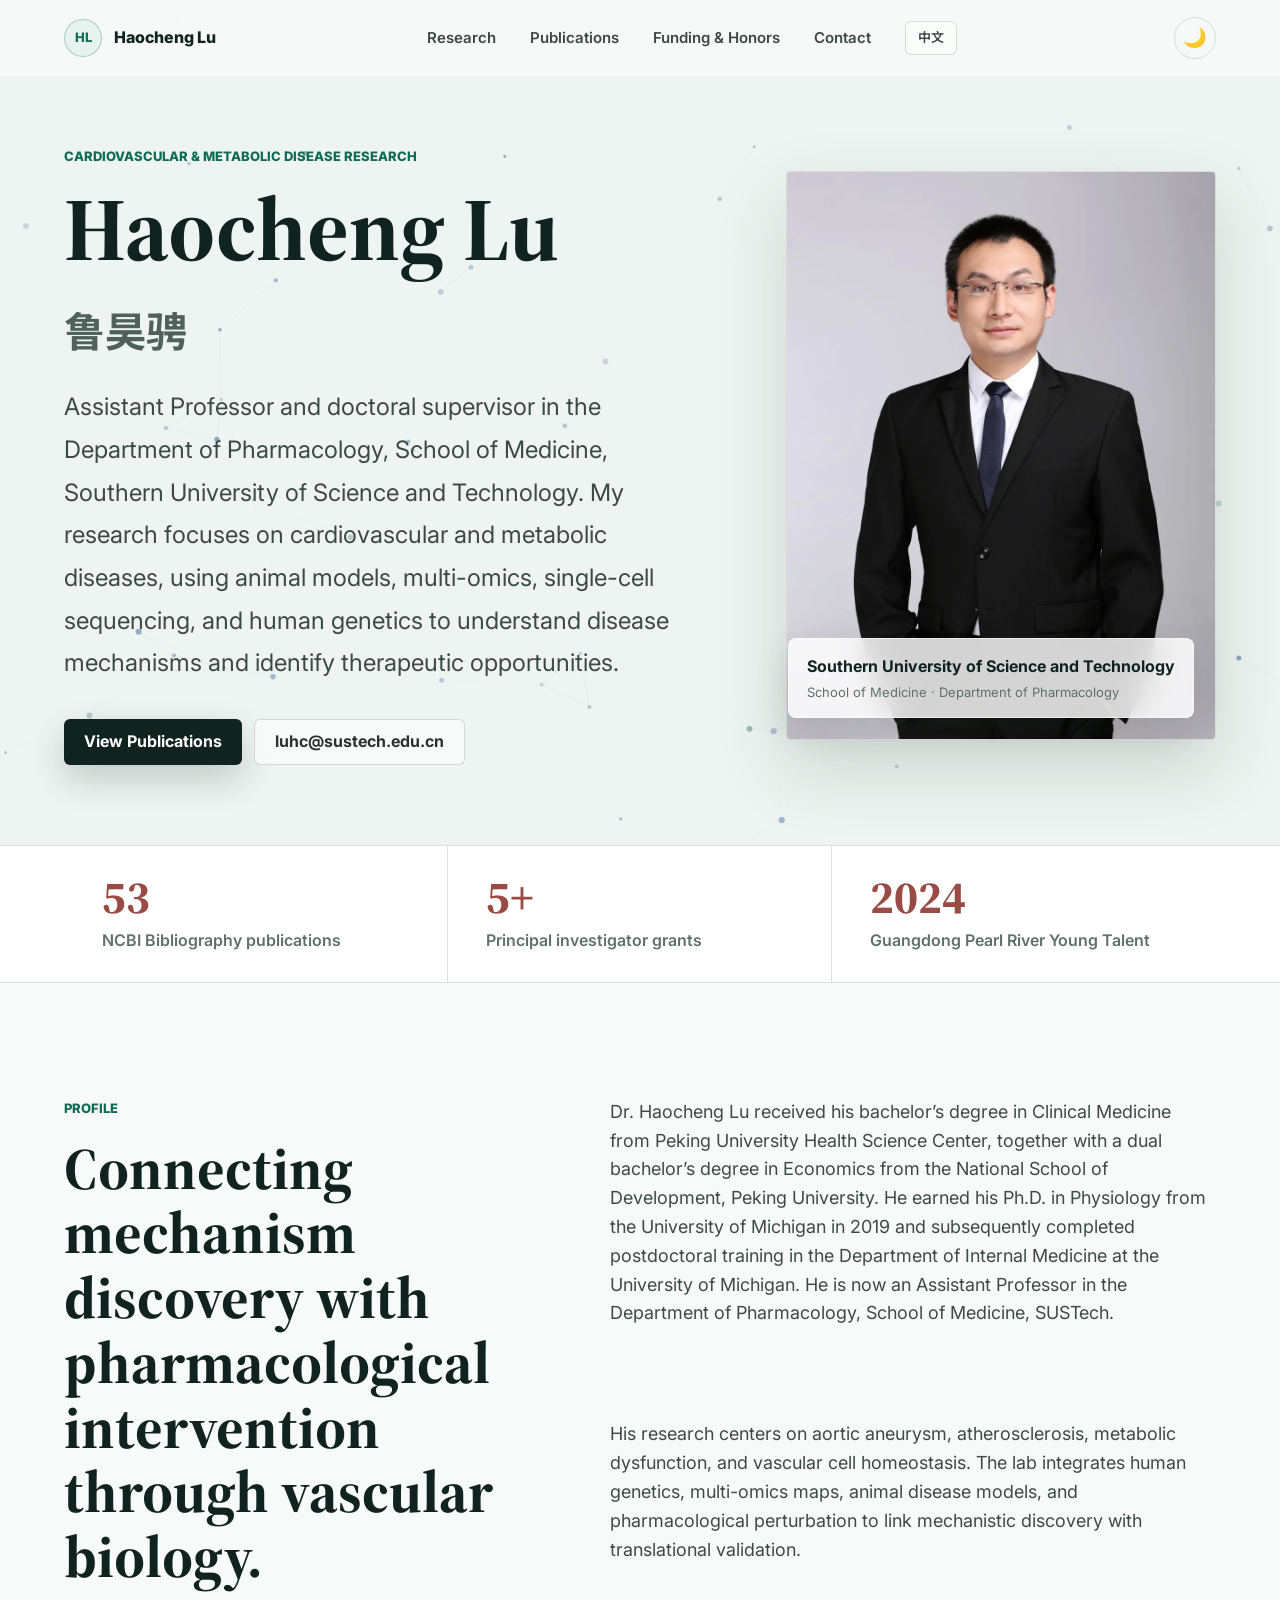
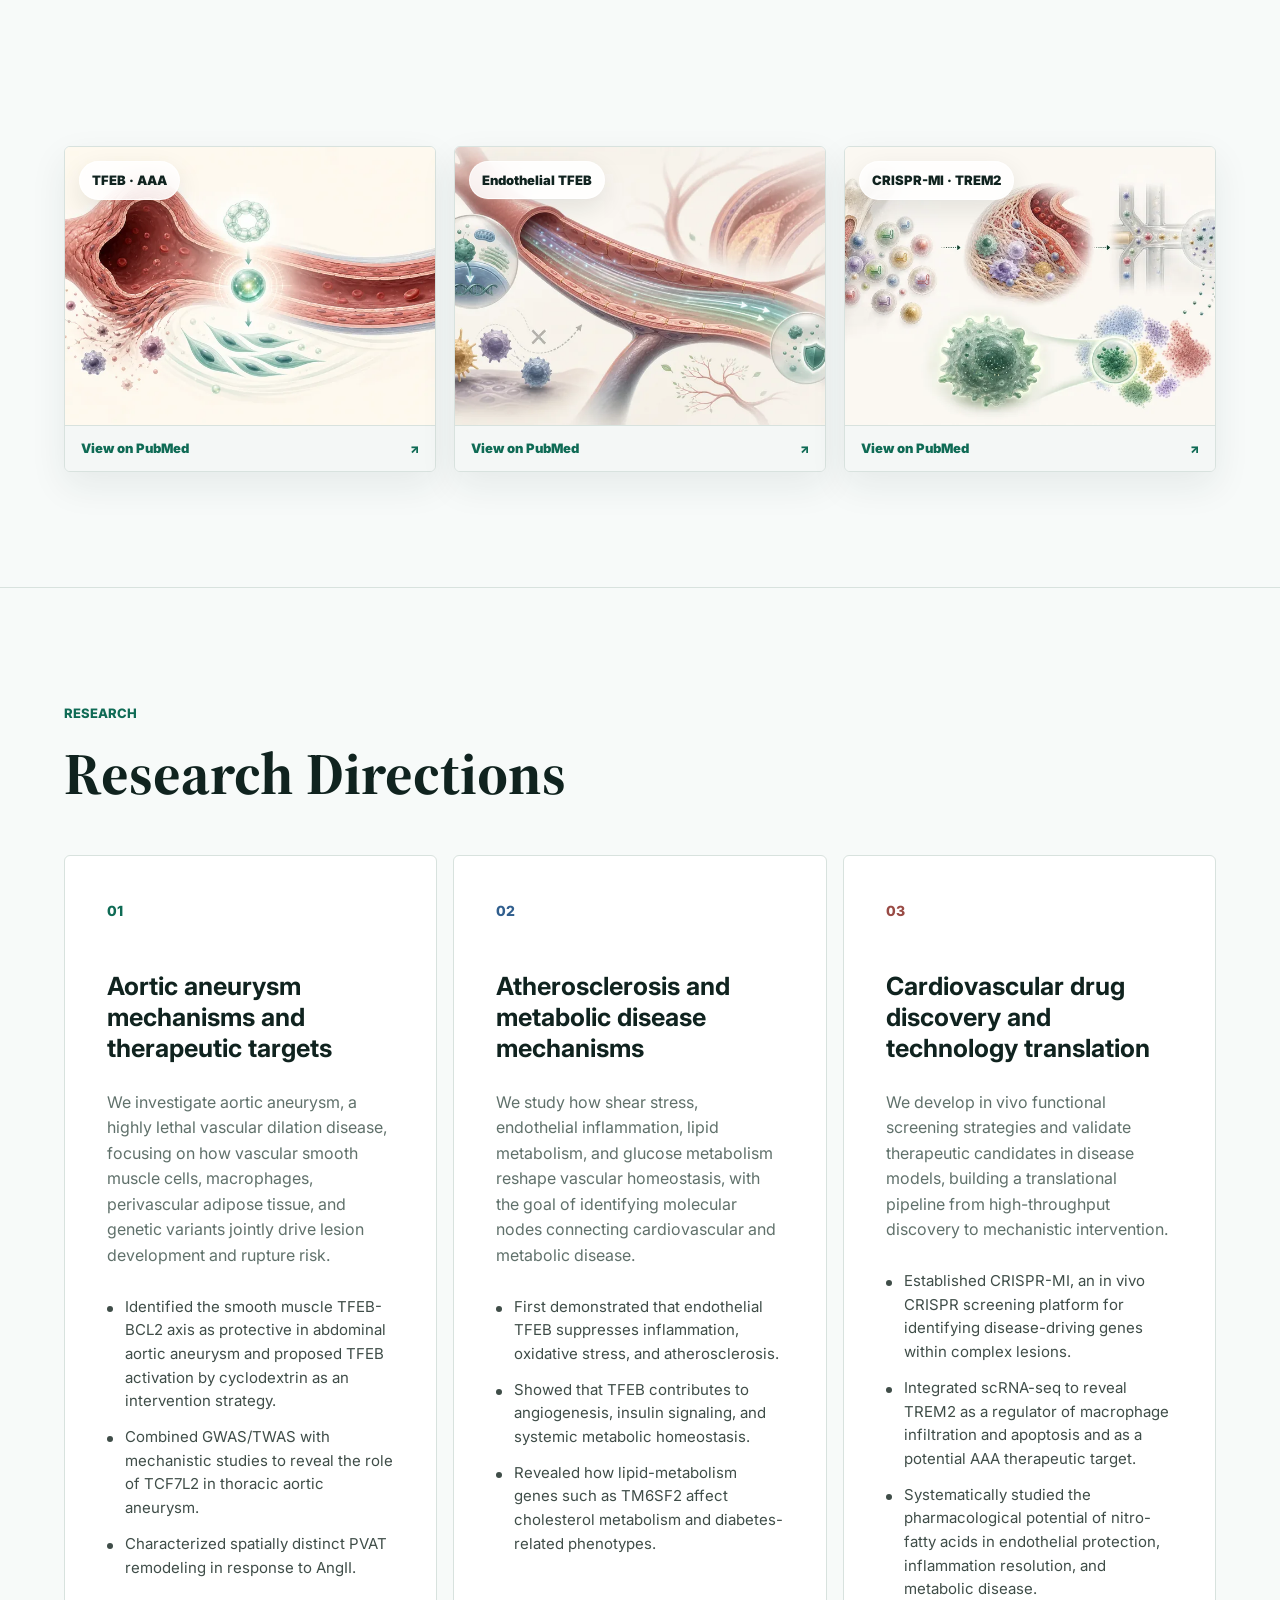
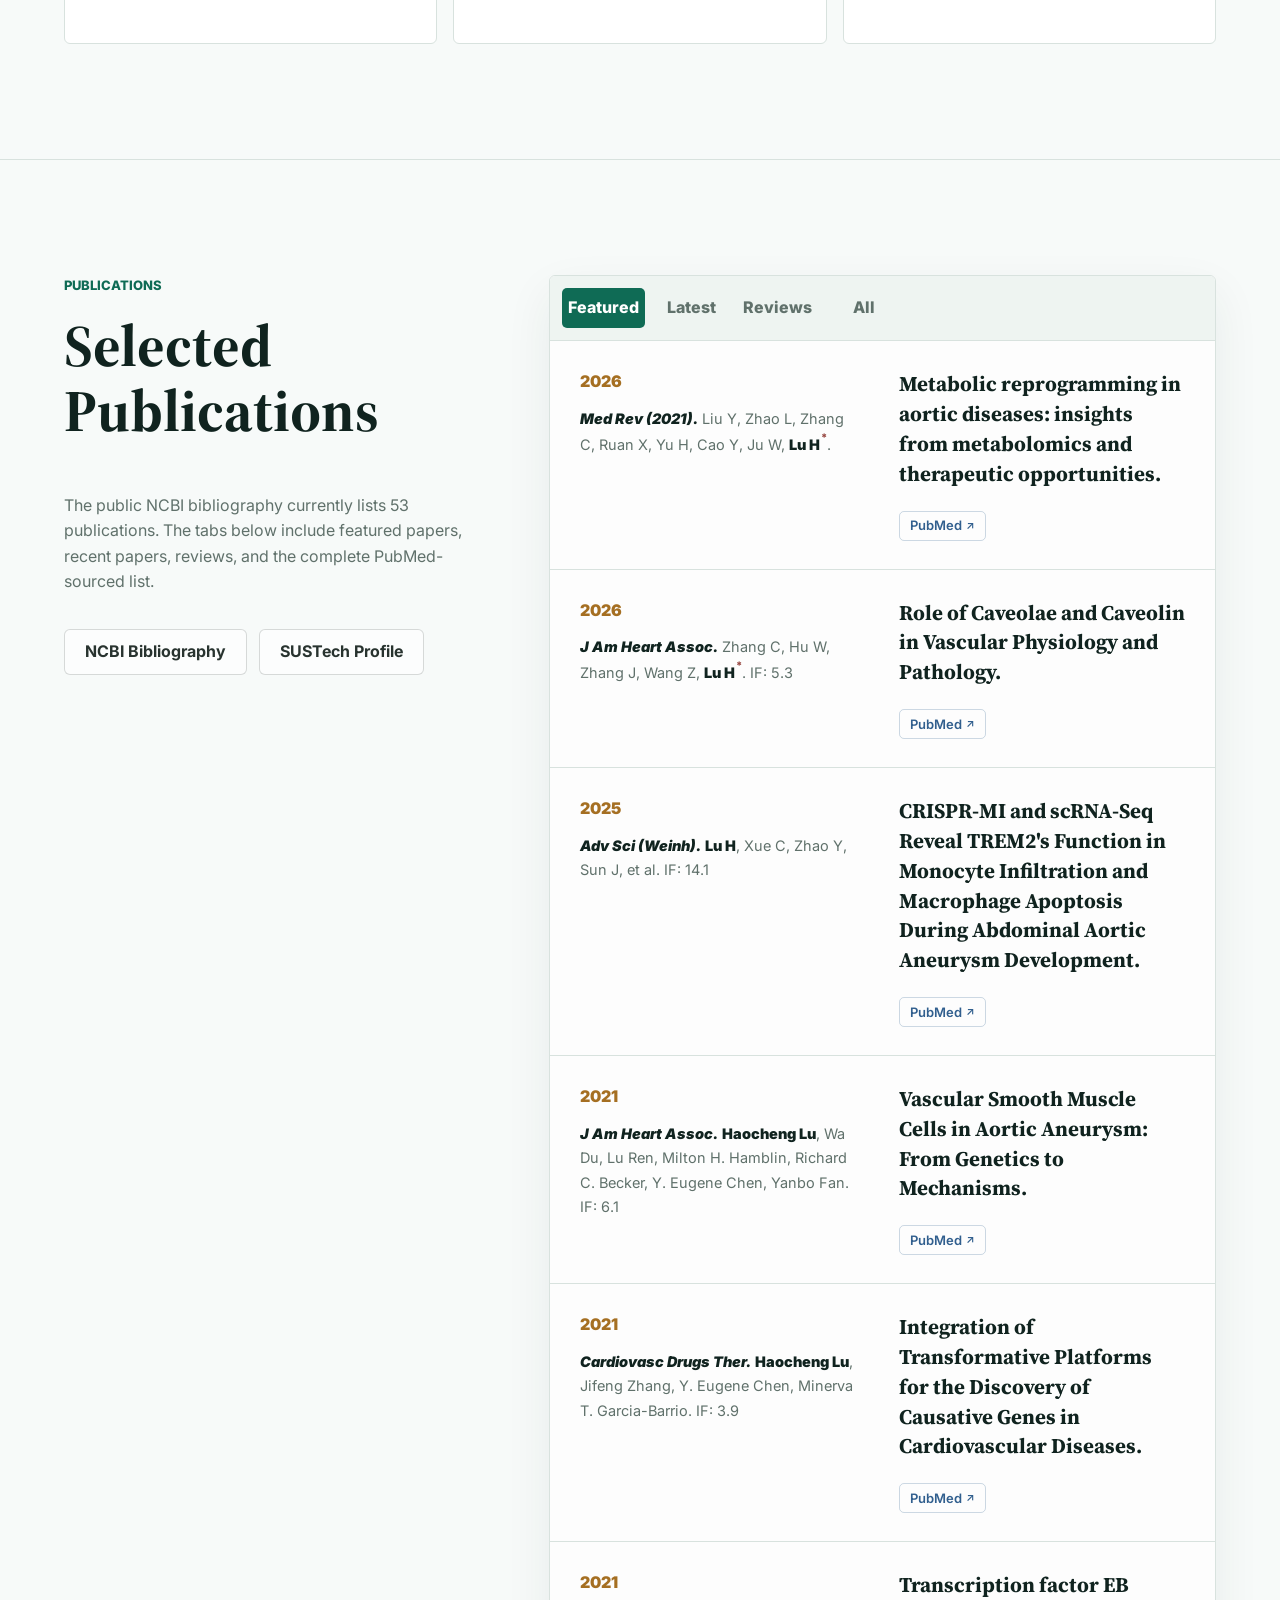
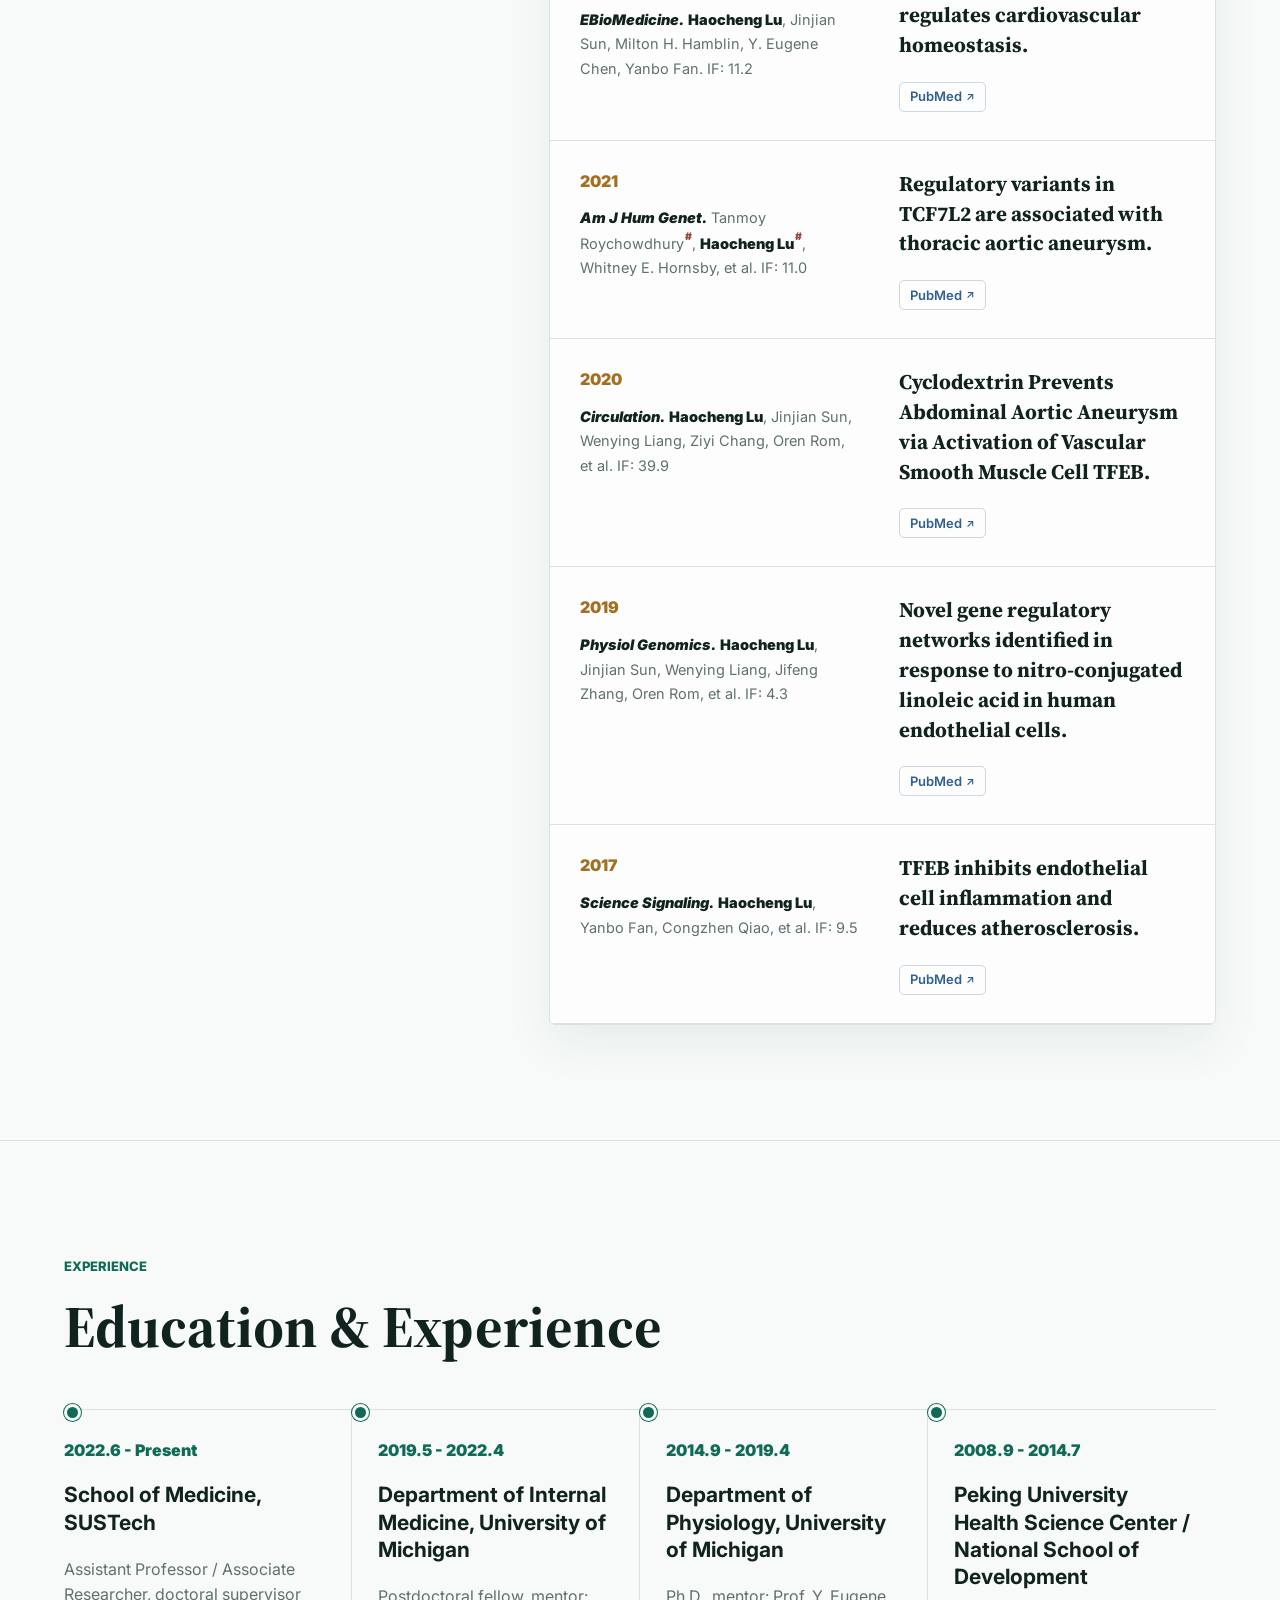
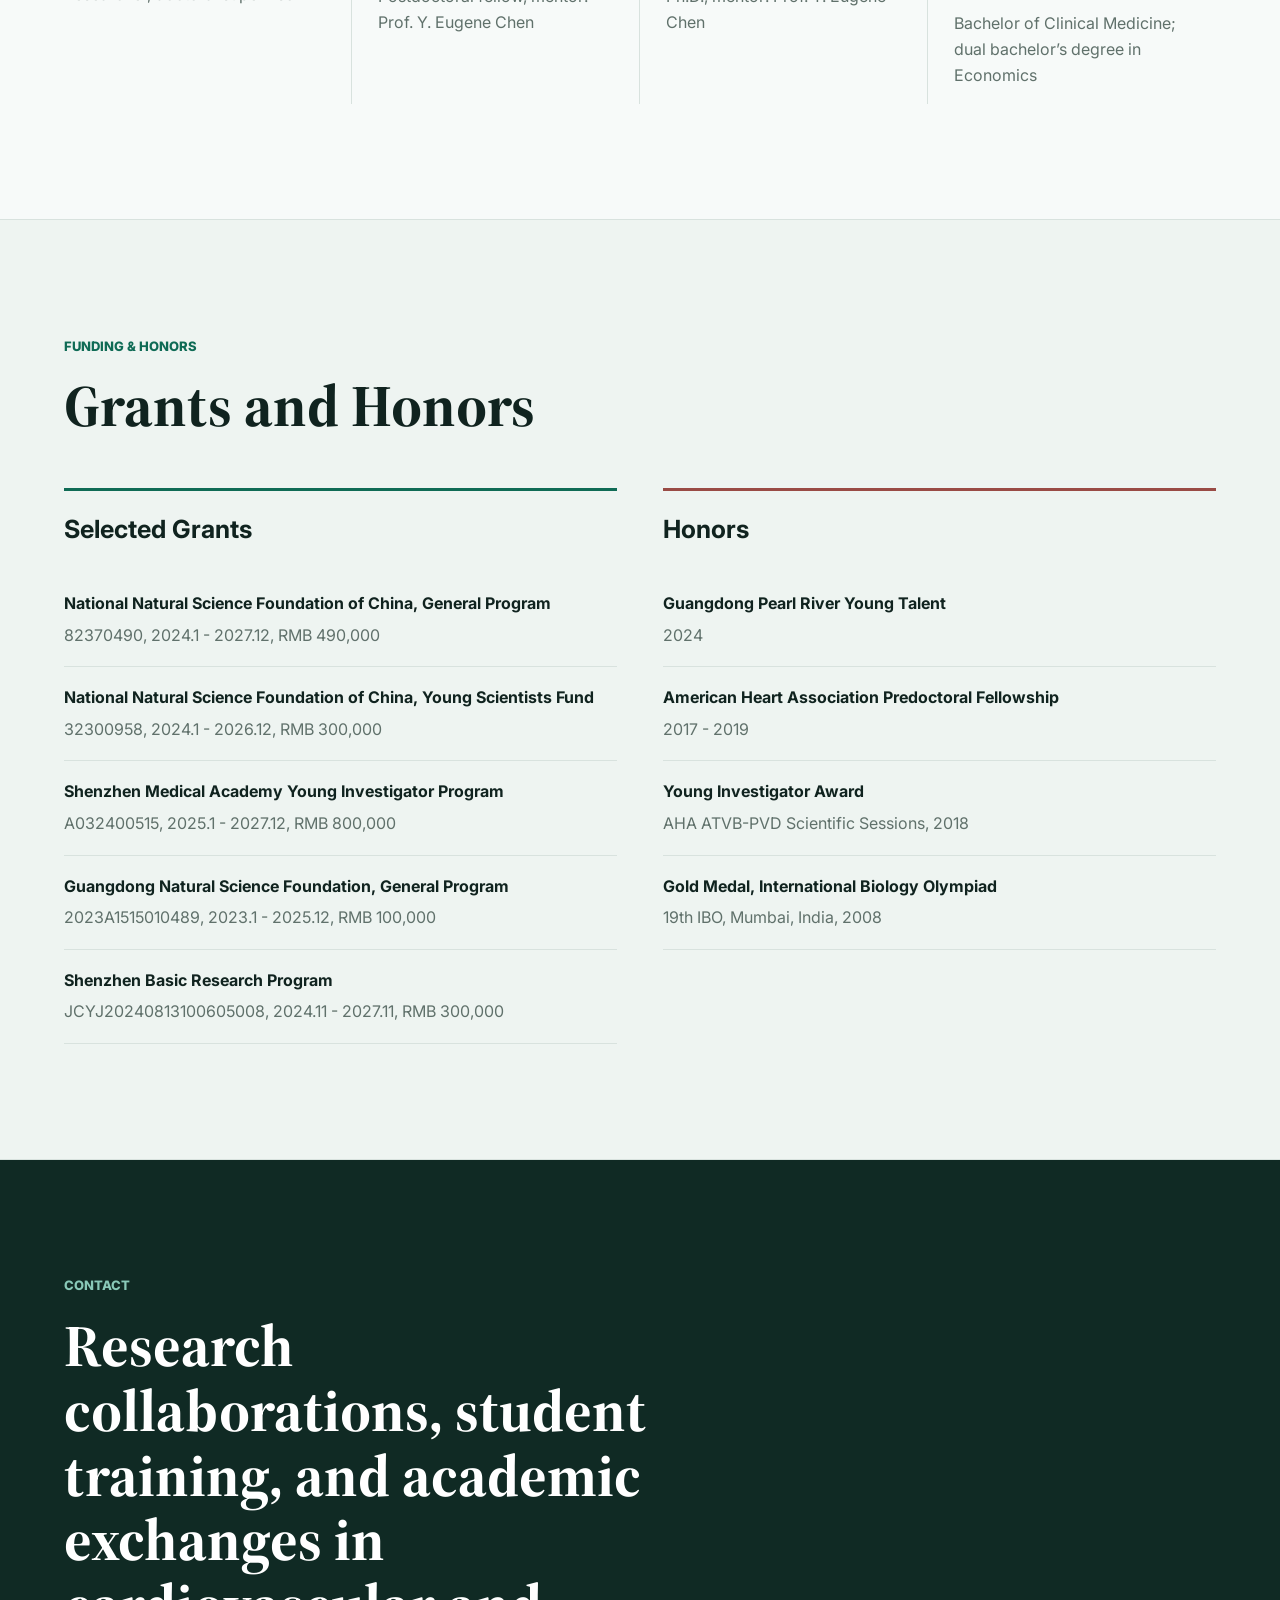
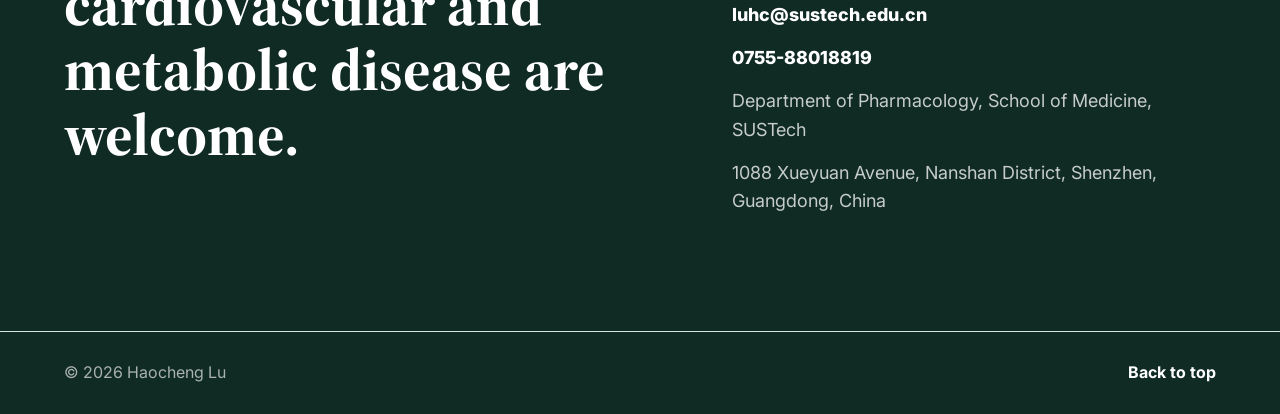
==== commit 665a8efb: "Refine academic portfolio design" ====
--- a/en.html
+++ b/en.html
@@ -11,18 +11,19 @@
     <link rel="preconnect" href="https://fonts.googleapis.com" />
     <link rel="preconnect" href="https://fonts.gstatic.com" crossorigin />
     <link
-      href="https://fonts.googleapis.com/css2?family=Noto+Sans+SC:wght@400;500;700;900&family=Inter:wght@400;500;600;700;800&display=swap"
+      href="https://fonts.googleapis.com/css2?family=Inter:wght@400;500;600;700;800&family=Noto+Sans+SC:wght@400;500;700;900&family=Noto+Serif+SC:wght@600;700;900&family=Source+Serif+4:opsz,wght@8..60,600;8..60,700&display=swap"
       rel="stylesheet"
     />
     <link rel="stylesheet" href="styles.css" />
   </head>
   <body>
     <header class="site-header" data-scrolled="false">
+      <span class="scroll-progress" aria-hidden="true"></span>
       <a class="brand" href="#top" aria-label="Haocheng Lu homepage">
         <span class="brand-mark">HL</span>
         <span>Haocheng Lu</span>
       </a>
-      <button class="nav-toggle" aria-expanded="false" aria-controls="site-nav">
+      <button class="nav-toggle" aria-label="Open navigation menu" aria-expanded="false" aria-controls="site-nav">
         <span></span>
         <span></span>
       </button>
--- a/styles.css
+++ b/styles.css
@@ -1,15 +1,17 @@
 :root {
-  --ink: #17201d;
-  --muted: #66716d;
-  --paper: #fbfaf6;
-  --soft: #f0eee7;
-  --line: #dedbd0;
-  --green: #1f6f5b;
-  --blue: #315f9c;
-  --red: #9a4b3f;
-  --gold: #b88b3e;
+  --ink: #10231f;
+  --muted: #60716b;
+  --paper: #f7faf9;
+  --soft: #edf3f0;
+  --line: #d8e2de;
+  --green: #0f6b55;
+  --blue: #315f8e;
+  --red: #994b45;
+  --gold: #a56f22;
   --white: #ffffff;
-  --shadow: 0 24px 70px rgba(32, 38, 35, 0.13);
+  --surface: #ffffff;
+  --shadow: 0 24px 64px rgba(29, 52, 45, 0.12);
+  --page-gutter: max(clamp(22px, 5vw, 72px), calc((100vw - 1480px) / 2));
 }
 
 * {
@@ -18,6 +20,10 @@
 
 html {
   scroll-behavior: smooth;
+}
+
+html {
+  scroll-padding-top: 92px;
 }
 
 body {
@@ -26,6 +32,16 @@
   color: var(--ink);
   font-family: "Inter", "Noto Sans SC", system-ui, sans-serif;
   line-height: 1.6;
+}
+
+::selection {
+  background: rgba(15, 107, 85, 0.2);
+  color: var(--ink);
+}
+
+:focus-visible {
+  outline: 3px solid rgba(49, 95, 142, 0.42);
+  outline-offset: 4px;
 }
 
 body.nav-open {
@@ -51,17 +67,29 @@
   display: flex;
   align-items: center;
   justify-content: space-between;
-  height: 74px;
-  padding: 0 clamp(22px, 5vw, 72px);
+  height: 76px;
+  padding: 0 var(--page-gutter);
   border-bottom: 1px solid transparent;
-  background: rgba(251, 250, 246, 0.78);
+  background: rgba(247, 250, 249, 0.86);
   backdrop-filter: blur(18px);
   transition: border-color 180ms ease, box-shadow 180ms ease;
 }
 
+.scroll-progress {
+  position: absolute;
+  right: 0;
+  bottom: -1px;
+  left: 0;
+  height: 2px;
+  background: var(--green);
+  transform: scaleX(0);
+  transform-origin: left;
+  will-change: transform;
+}
+
 .site-header[data-scrolled="true"] {
-  border-color: rgba(23, 32, 29, 0.1);
-  box-shadow: 0 12px 32px rgba(23, 32, 29, 0.08);
+  border-color: rgba(16, 35, 31, 0.1);
+  box-shadow: 0 12px 32px rgba(16, 35, 31, 0.07);
 }
 
 .brand {
@@ -77,9 +105,9 @@
   width: 38px;
   height: 38px;
   place-items: center;
-  border: 1px solid rgba(31, 111, 91, 0.28);
+  border: 1px solid rgba(15, 107, 85, 0.3);
   border-radius: 50%;
-  background: #edf5f1;
+  background: #e8f2ee;
   color: var(--green);
   font-size: 13px;
 }
@@ -103,7 +131,7 @@
   min-height: 34px;
   padding: 0 12px;
   border: 1px solid rgba(23, 32, 29, 0.14);
-  border-radius: 999px;
+  border-radius: 6px;
   background: rgba(255, 255, 255, 0.5);
   font-size: 13px;
 }
@@ -150,15 +178,15 @@
 .hero {
   position: relative;
   display: grid;
-  grid-template-columns: minmax(0, 1.08fr) minmax(320px, 0.72fr);
-  gap: clamp(38px, 7vw, 110px);
+  grid-template-columns: minmax(0, 760px) minmax(330px, 430px);
+  gap: clamp(46px, 7vw, 104px);
   align-items: center;
-  min-height: min(880px, 92vh);
-  padding: 118px clamp(22px, 5vw, 72px) 56px;
+  justify-content: center;
+  min-height: min(860px, 94vh);
+  padding: 124px var(--page-gutter) 58px;
+  overflow: hidden;
   border-bottom: 1px solid var(--line);
-  background:
-    linear-gradient(115deg, rgba(31, 111, 91, 0.08), transparent 38%),
-    linear-gradient(20deg, rgba(184, 139, 62, 0.12), transparent 30%);
+  background: #eef4f1;
 }
 
 .hero-copy {
@@ -186,20 +214,22 @@
 
 h1 {
   margin-bottom: 26px;
-  font-size: clamp(54px, 8vw, 116px);
-  font-weight: 900;
-  line-height: 0.95;
+  font-family: "Source Serif 4", "Noto Serif SC", Georgia, serif;
+  font-size: clamp(58px, 7vw, 104px);
+  font-weight: 700;
+  line-height: 0.98;
   letter-spacing: 0;
 }
 
 h1 span {
   color: #50605a;
+  font-family: "Inter", "Noto Sans SC", system-ui, sans-serif;
   font-size: 0.46em;
   font-weight: 700;
 }
 
 .lead {
-  max-width: 720px;
+  max-width: 680px;
   color: #3d4944;
   font-size: clamp(18px, 2vw, 24px);
   line-height: 1.78;
@@ -219,7 +249,7 @@
   align-items: center;
   min-height: 46px;
   padding: 0 20px;
-  border-radius: 999px;
+  border-radius: 6px;
   font-weight: 700;
   transition: transform 180ms ease, box-shadow 180ms ease, background 180ms ease;
 }
@@ -245,7 +275,7 @@
 .portrait-wrap {
   position: relative;
   z-index: 1;
-  width: min(100%, 480px);
+  width: min(100%, 430px);
   margin-left: auto;
 }
 
@@ -260,21 +290,17 @@
 }
 
 .portrait-wrap::before {
-  position: absolute;
-  inset: 26px -18px -22px 30px;
-  z-index: -1;
-  border: 1px solid rgba(49, 95, 156, 0.22);
-  background: rgba(49, 95, 156, 0.07);
-  content: "";
+  display: none;
 }
 
 .portrait-wrap img {
   width: 100%;
   aspect-ratio: 4 / 5.3;
-  border-radius: 8px;
+  border: 1px solid rgba(16, 35, 31, 0.1);
+  border-radius: 4px;
   object-fit: cover;
   object-position: 50% 18%;
-  box-shadow: var(--shadow);
+  box-shadow: 0 28px 72px rgba(29, 52, 45, 0.16);
 }
 
 .portrait-caption {
@@ -300,12 +326,14 @@
 .stats {
   display: grid;
   grid-template-columns: repeat(3, 1fr);
+  padding-inline: var(--page-gutter);
   border-bottom: 1px solid var(--line);
+  background: var(--surface);
 }
 
 .stats div {
-  min-height: 138px;
-  padding: 26px clamp(22px, 5vw, 48px);
+  min-height: 126px;
+  padding: 28px clamp(22px, 3vw, 42px);
   border-right: 1px solid var(--line);
 }
 
@@ -317,7 +345,8 @@
   display: block;
   margin-bottom: 8px;
   color: var(--red);
-  font-size: clamp(28px, 4vw, 48px);
+  font-family: "Source Serif 4", Georgia, serif;
+  font-size: clamp(30px, 4vw, 46px);
   line-height: 1;
 }
 
@@ -327,7 +356,7 @@
 }
 
 .section {
-  padding: clamp(72px, 10vw, 128px) clamp(22px, 5vw, 72px);
+  padding: clamp(78px, 9vw, 118px) var(--page-gutter);
   border-bottom: 1px solid var(--line);
 }
 
@@ -345,7 +374,9 @@
 .section-heading h2,
 .intro-grid h2,
 .contact-section h2 {
-  font-size: clamp(34px, 5vw, 64px);
+  font-family: "Source Serif 4", "Noto Serif SC", Georgia, serif;
+  font-size: clamp(36px, 4.6vw, 60px);
+  font-weight: 700;
   line-height: 1.1;
   letter-spacing: 0;
 }
@@ -361,8 +392,8 @@
   grid-column: 1 / -1;
   display: grid;
   grid-template-columns: repeat(3, minmax(0, 1fr));
-  gap: 16px;
-  margin-top: 10px;
+  gap: 18px;
+  margin-top: 18px;
 }
 
 .profile-figure {
@@ -370,8 +401,9 @@
   overflow: hidden;
   margin: 0;
   border: 1px solid var(--line);
-  border-radius: 8px;
-  background: var(--white);
+  border-radius: 6px;
+  background: var(--surface);
+  box-shadow: 0 14px 36px rgba(29, 52, 45, 0.08);
 }
 
 .profile-figure img {
@@ -385,7 +417,8 @@
 .profile-figure figcaption {
   position: absolute;
   top: 14px;
-  right: 14px;
+  left: 14px;
+  right: auto;
   padding: 8px 12px;
   border: 1px solid rgba(255, 255, 255, 0.72);
   border-radius: 999px;
@@ -400,7 +433,7 @@
 .profile-paper-link {
   display: flex;
   align-items: center;
-  justify-content: center;
+  justify-content: space-between;
   min-height: 44px;
   padding: 12px 16px;
   border-top: 1px solid var(--line);
@@ -408,7 +441,12 @@
   font-size: 13px;
   font-weight: 900;
   text-decoration: none;
-  background: rgba(246, 245, 240, 0.72);
+  background: rgba(237, 243, 240, 0.62);
+}
+
+.profile-paper-link::after {
+  content: "↗";
+  font-size: 12px;
 }
 
 .profile-paper-link:hover {
@@ -419,20 +457,20 @@
 .research-grid {
   display: grid;
   grid-template-columns: repeat(3, minmax(0, 1fr));
-  gap: 1px;
-  background: var(--line);
+  gap: 16px;
+}
+
+.research-item {
+  min-height: 440px;
+  padding: clamp(26px, 4vw, 42px);
   border: 1px solid var(--line);
-}
-
-.research-item {
-  min-height: 460px;
-  padding: clamp(26px, 4vw, 42px);
-  background: var(--paper);
+  border-radius: 6px;
+  background: var(--surface);
 }
 
 .research-item span {
   display: block;
-  margin-bottom: 58px;
+  margin-bottom: 48px;
   font-size: 14px;
   font-weight: 800;
 }
@@ -487,7 +525,7 @@
 
 .split-section {
   display: grid;
-  grid-template-columns: minmax(260px, 0.72fr) minmax(0, 1.28fr);
+  grid-template-columns: minmax(300px, 0.76fr) minmax(0, 1.24fr);
   gap: clamp(34px, 6vw, 84px);
   align-items: start;
 }
@@ -503,22 +541,29 @@
 
 .publication-panel {
   border: 1px solid var(--line);
-  background: rgba(255, 255, 255, 0.38);
+  border-radius: 6px;
+  overflow: clip;
+  background: rgba(255, 255, 255, 0.72);
+  box-shadow: 0 18px 48px rgba(29, 52, 45, 0.07);
 }
 
 .tabs {
+  position: sticky;
+  z-index: 4;
+  top: 76px;
   display: flex;
   gap: 8px;
   padding: 12px;
   border-bottom: 1px solid var(--line);
-  background: rgba(240, 238, 231, 0.64);
+  background: rgba(237, 243, 240, 0.9);
+  backdrop-filter: blur(16px);
 }
 
 .tab {
   min-width: 76px;
   min-height: 40px;
   border: 0;
-  border-radius: 999px;
+  border-radius: 5px;
   background: transparent;
   color: var(--muted);
   font: inherit;
@@ -527,7 +572,7 @@
 }
 
 .tab.active {
-  background: var(--ink);
+  background: var(--green);
   color: var(--white);
 }
 
@@ -537,10 +582,10 @@
 
 .publication {
   display: grid;
-  grid-template-columns: clamp(280px, 28%, 420px) minmax(0, 1fr);
-  gap: clamp(28px, 4vw, 54px);
+  grid-template-columns: minmax(280px, 36%) minmax(0, 1fr);
+  gap: clamp(24px, 3vw, 40px);
   align-items: start;
-  padding: 28px;
+  padding: 28px 30px;
   border-bottom: 1px solid var(--line);
 }
 
@@ -554,7 +599,7 @@
 
 .publication-meta {
   display: grid;
-  gap: 18px;
+  gap: 12px;
   min-width: 0;
 }
 
@@ -569,15 +614,17 @@
 
 .publication-main h3 {
   margin-bottom: 8px;
-  font-size: clamp(18px, 2vw, 22px);
-  line-height: 1.35;
+  font-family: "Source Serif 4", "Noto Serif SC", Georgia, serif;
+  font-size: clamp(18px, 1.7vw, 21px);
+  font-weight: 700;
+  line-height: 1.42;
 }
 
 .publication-meta p {
   margin: 0;
   color: var(--muted);
-  font-size: 16px;
-  line-height: 1.65;
+  font-size: 14.5px;
+  line-height: 1.7;
 }
 
 .publication-meta p strong {
@@ -605,8 +652,22 @@
 }
 
 .timeline article {
+  position: relative;
   padding: 28px 26px 0 0;
   border-right: 1px solid var(--line);
+}
+
+.timeline article::before {
+  position: absolute;
+  top: -6px;
+  left: 0;
+  width: 11px;
+  height: 11px;
+  border: 3px solid var(--paper);
+  border-radius: 50%;
+  background: var(--green);
+  box-shadow: 0 0 0 1px var(--green);
+  content: "";
 }
 
 .timeline article + article {
@@ -634,7 +695,7 @@
 }
 
 .projects-section {
-  background: #f5f3ed;
+  background: #eef4f1;
 }
 
 .two-columns {
@@ -681,7 +742,7 @@
   grid-template-columns: 1.1fr 0.9fr;
   gap: clamp(32px, 6vw, 82px);
   align-items: end;
-  background: var(--ink);
+  background: #102a24;
   color: var(--white);
 }
 
@@ -706,8 +767,8 @@
   display: flex;
   justify-content: space-between;
   gap: 20px;
-  padding: 28px clamp(22px, 5vw, 72px);
-  background: var(--ink);
+  padding: 28px var(--page-gutter);
+  background: #102a24;
   color: rgba(255, 255, 255, 0.64);
 }
 
@@ -733,11 +794,6 @@
     margin: 0;
   }
 
-  .profile-visuals {
-    grid-template-columns: 1fr;
-  }
-
-  .stats,
   .research-grid,
   .timeline {
     grid-template-columns: repeat(2, 1fr);
@@ -756,6 +812,7 @@
 
   .nav-toggle {
     display: block;
+    margin-left: auto;
   }
 
   .site-nav {
@@ -808,6 +865,10 @@
     object-fit: cover;
   }
 
+  .profile-visuals {
+    grid-template-columns: 1fr;
+  }
+
   .section {
     padding: 64px 18px;
   }
@@ -849,6 +910,7 @@
   }
 
   .tabs {
+    top: 66px;
     overflow-x: auto;
   }
 
@@ -948,18 +1010,18 @@
 }
 
 .profile-figure:hover {
-  transform: scale(1.03);
+  transform: translateY(-5px);
   box-shadow: 0 18px 44px rgba(23, 32, 29, 0.16);
 }
 
 /* Publication list items */
 .publication {
-  transition: background-color 0.25s ease, transform 0.25s ease;
+  transition: background-color 0.25s ease, box-shadow 0.25s ease;
 }
 
 .publication:hover {
   background-color: rgba(255, 255, 255, 0.76);
-  transform: translateX(6px);
+  box-shadow: inset 3px 0 0 var(--green);
 }
 
 /* Timeline entries */
@@ -1037,16 +1099,17 @@
    ============================================== */
 
 html[data-theme="dark"] {
-  --ink: #ddd8ce;
-  --muted: #928e83;
-  --paper: #141916;
-  --soft: #1c221f;
-  --line: #2d3430;
-  --green: #4dac8c;
-  --blue: #6093cf;
-  --red: #c07a6e;
-  --gold: #c59b4a;
-  --white: #ddd8ce;
+  --ink: #e6eeeb;
+  --muted: #99aaa4;
+  --paper: #111a17;
+  --soft: #19241f;
+  --line: #2a3a34;
+  --green: #62c5a4;
+  --blue: #77a8d5;
+  --red: #d18a80;
+  --gold: #d5a85d;
+  --white: #e6eeeb;
+  --surface: #17221e;
   --shadow: 0 24px 70px rgba(0, 0, 0, 0.55);
   color-scheme: dark;
 }
@@ -1057,7 +1120,7 @@
 
 /* Header */
 html[data-theme="dark"] .site-header {
-  background: rgba(20, 25, 22, 0.85);
+  background: rgba(17, 26, 23, 0.88);
 }
 
 html[data-theme="dark"] .site-header[data-scrolled="true"] {
@@ -1082,9 +1145,7 @@
 
 /* Hero */
 html[data-theme="dark"] .hero {
-  background:
-    linear-gradient(115deg, rgba(77, 172, 140, 0.12), transparent 38%),
-    linear-gradient(20deg, rgba(197, 155, 74, 0.1), transparent 30%);
+  background: #16231f;
   border-color: var(--line);
 }
 
@@ -1093,7 +1154,7 @@
 }
 
 html[data-theme="dark"] .lead {
-  color: #9a978c;
+  color: #a7b6b1;
 }
 
 html[data-theme="dark"] .button.primary {
@@ -1148,6 +1209,14 @@
   box-shadow: 0 10px 26px rgba(0, 0, 0, 0.3);
 }
 
+html[data-theme="dark"] .profile-paper-link {
+  background: rgba(98, 197, 164, 0.07);
+}
+
+html[data-theme="dark"] .profile-paper-link:hover {
+  background: rgba(98, 197, 164, 0.13);
+}
+
 /* Research grid */
 html[data-theme="dark"] .research-grid {
   background: var(--line);
@@ -1159,7 +1228,7 @@
 }
 
 html[data-theme="dark"] .research-highlights li {
-  color: #8a887e;
+  color: #a0afa9;
 }
 
 html[data-theme="dark"] .research-item:hover {
@@ -1192,12 +1261,12 @@
 
 /* Projects */
 html[data-theme="dark"] .projects-section {
-  background: #171c19;
+  background: #14201c;
 }
 
 /* Contact & Footer */
 html[data-theme="dark"] .contact-section {
-  background: #1a1f1c;
+  background: #0c211b;
 }
 
 html[data-theme="dark"] .contact-section .section-kicker {
@@ -1205,7 +1274,7 @@
 }
 
 html[data-theme="dark"] footer {
-  background: #1a1f1c;
+  background: #0c211b;
   color: rgba(221, 216, 206, 0.5);
 }
 
@@ -1348,19 +1417,21 @@
   display: inline-flex;
   align-items: center;
   gap: 4px;
-  margin-top: 10px;
+  min-height: 30px;
+  margin-top: 14px;
+  padding: 0 10px;
+  border: 1px solid rgba(49, 95, 142, 0.24);
+  border-radius: 5px;
   font-size: 13px;
   font-weight: 600;
   color: var(--blue);
-  opacity: 0;
-  transform: translateX(-6px);
-  transition: opacity 0.25s ease, transform 0.25s ease;
+  opacity: 1;
+  transition: color 0.2s ease, border-color 0.2s ease, background 0.2s ease;
   text-decoration: none;
 }
 
 .publication:hover .pubmed-link {
   opacity: 1;
-  transform: translateX(0);
 }
 
 .pubmed-link::after {
@@ -1369,5 +1440,14 @@
 }
 
 .pubmed-link:hover {
-  text-decoration: underline;
-}
+  border-color: var(--blue);
+  background: rgba(49, 95, 142, 0.07);
+  text-decoration: none;
+}
+
+@media (max-width: 1120px) and (min-width: 961px) {
+  .publication {
+    grid-template-columns: minmax(250px, 38%) minmax(0, 1fr);
+    gap: 24px;
+  }
+}
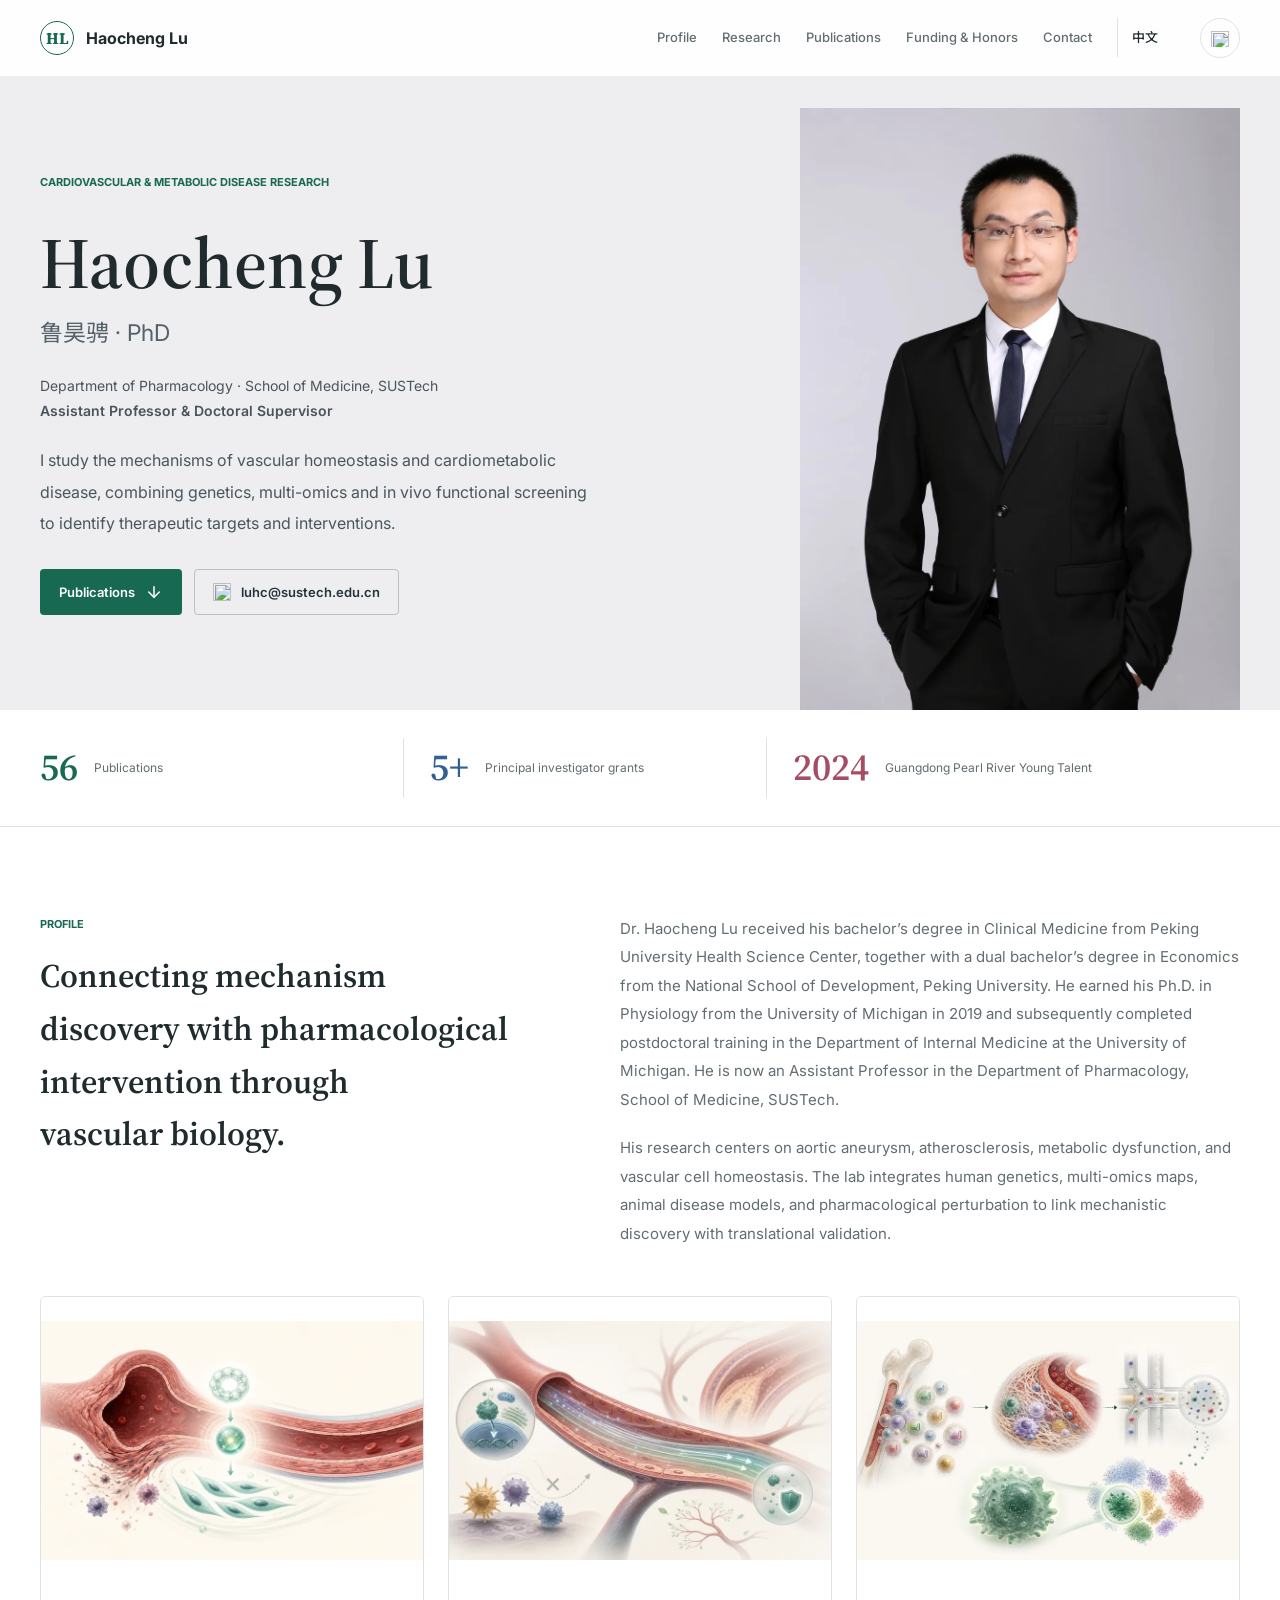
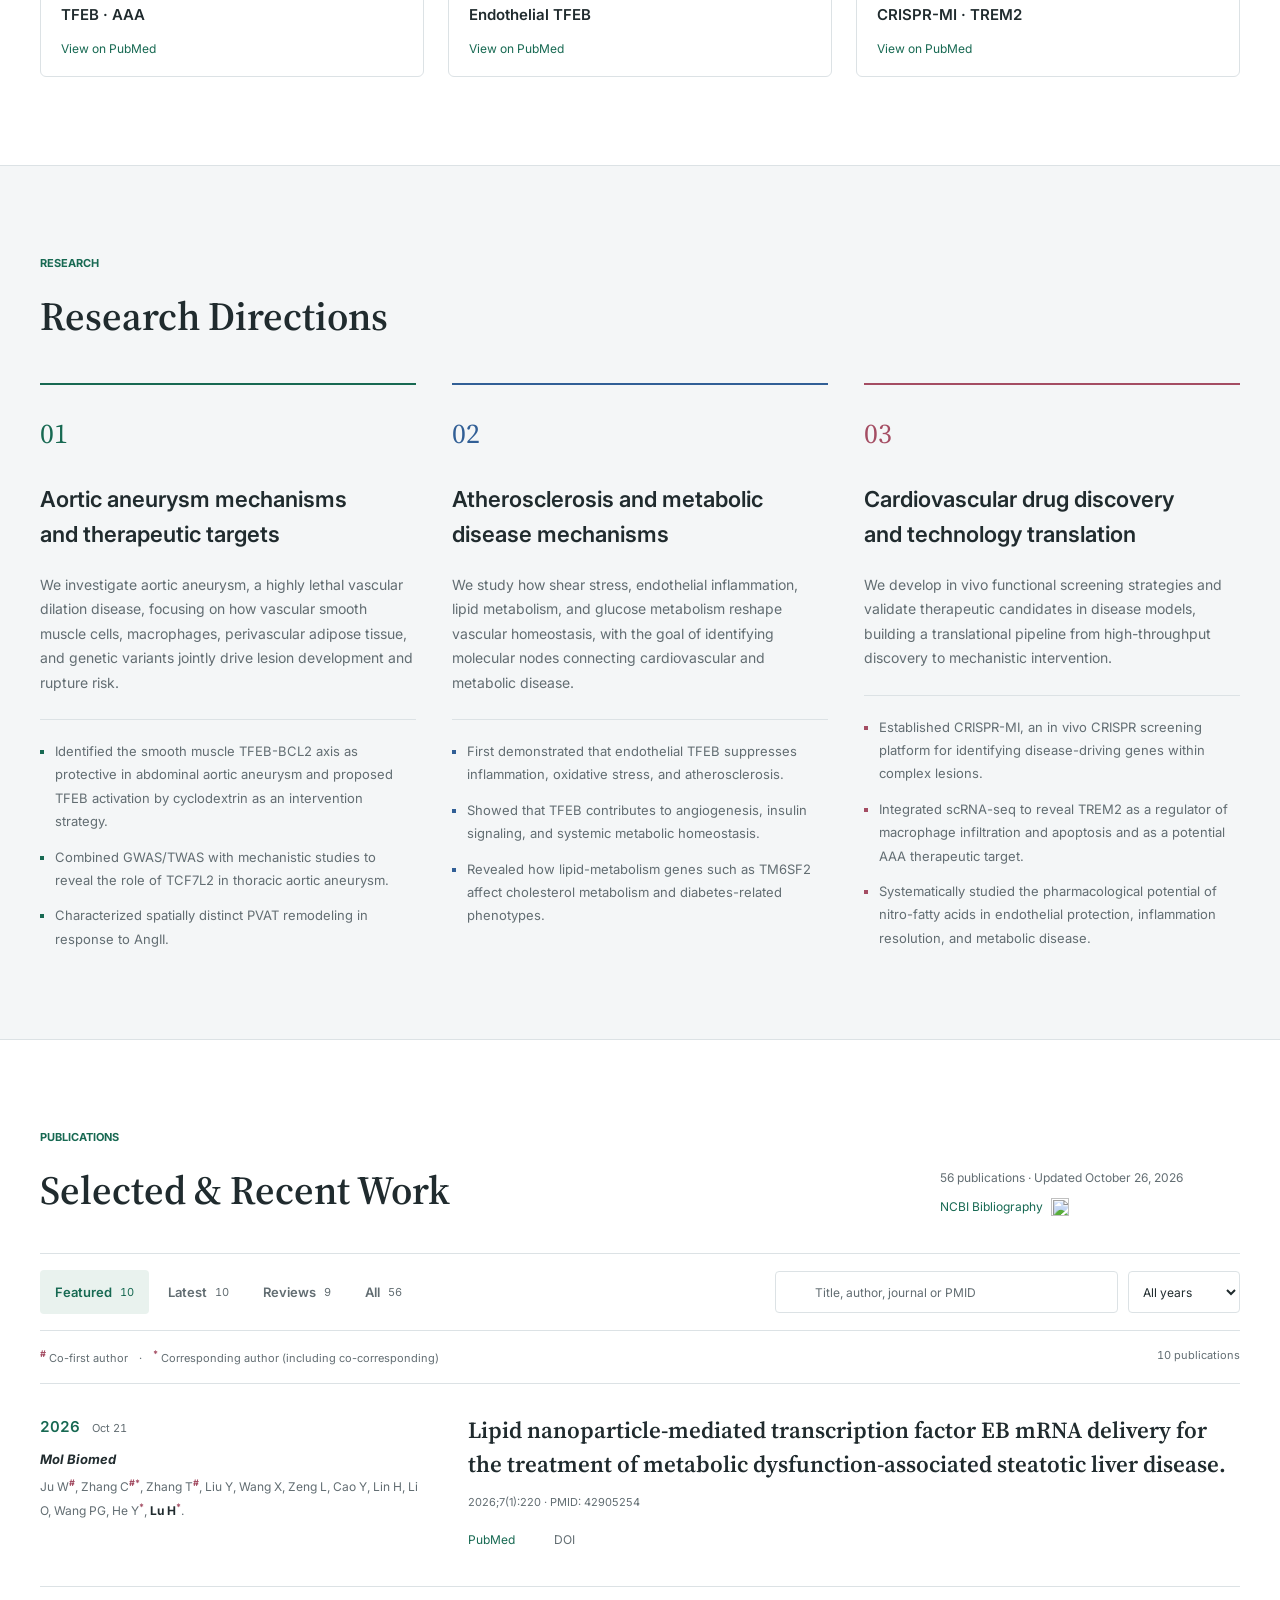
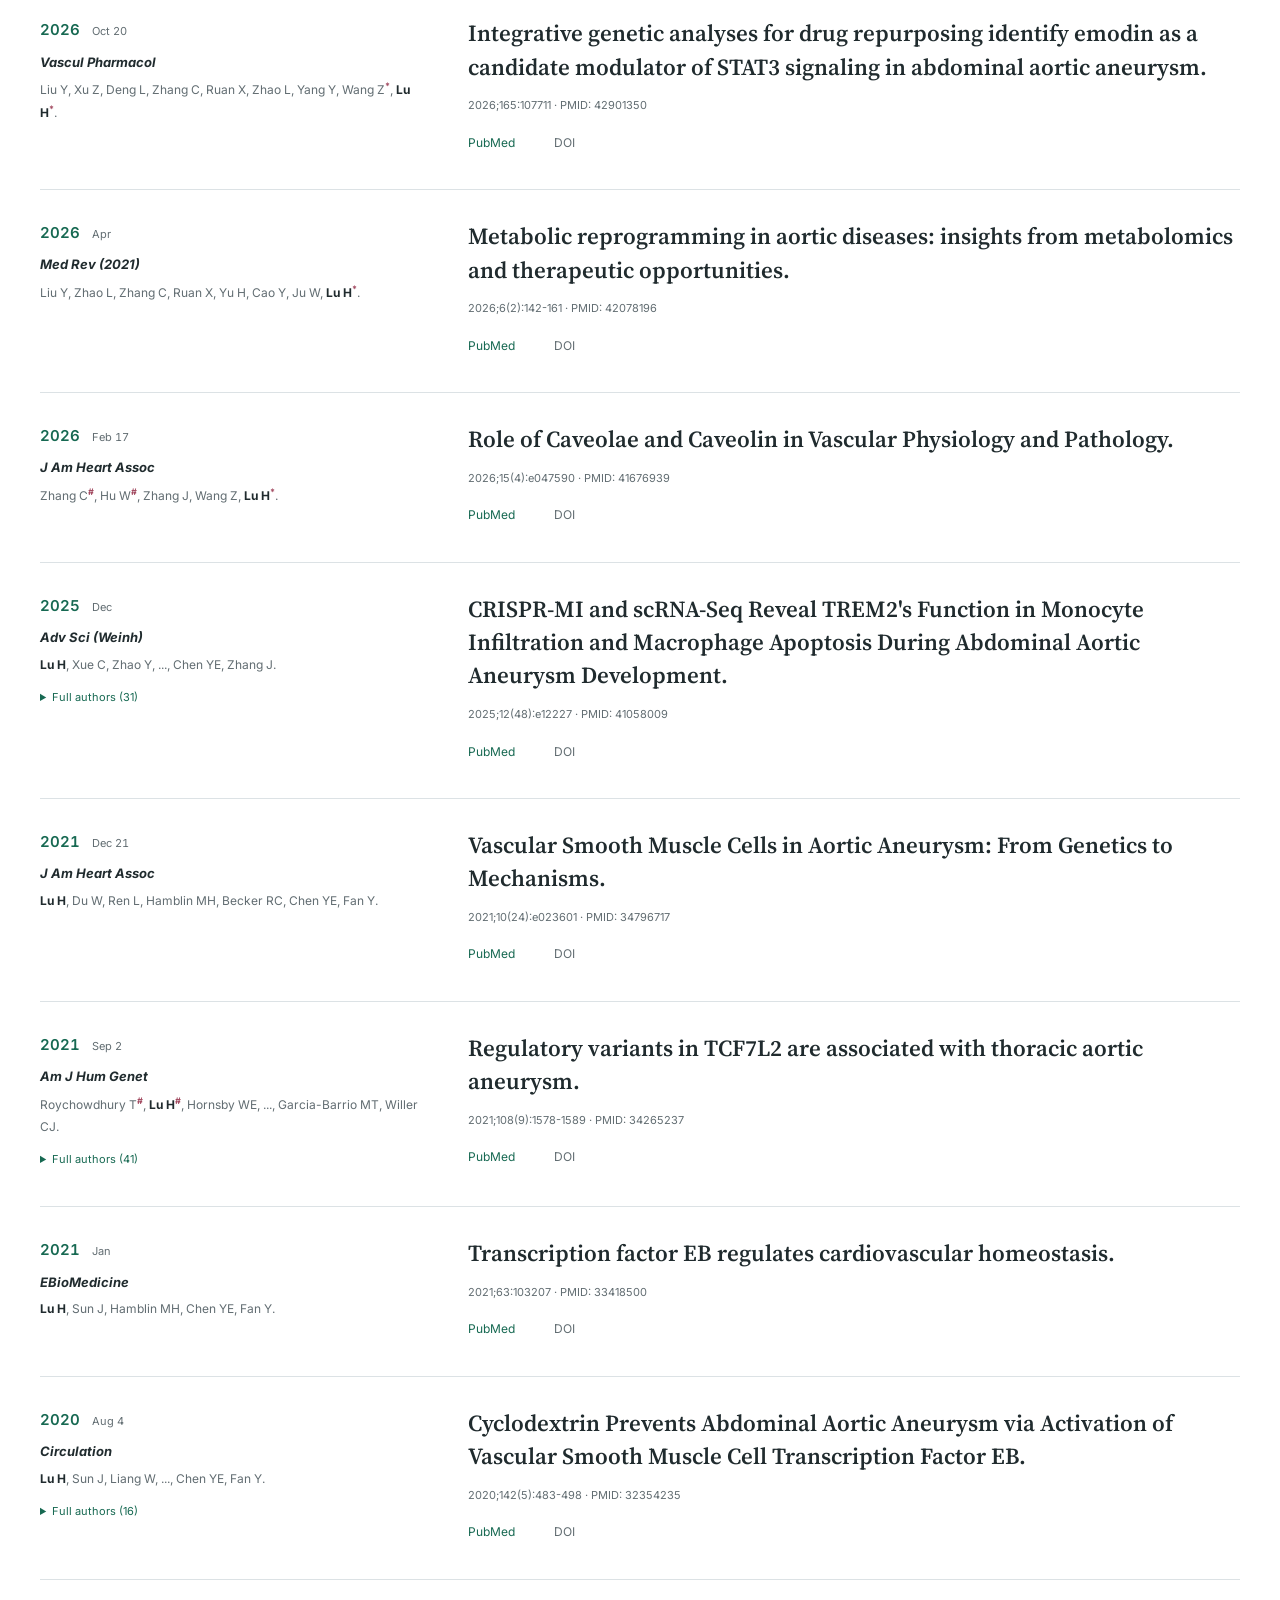
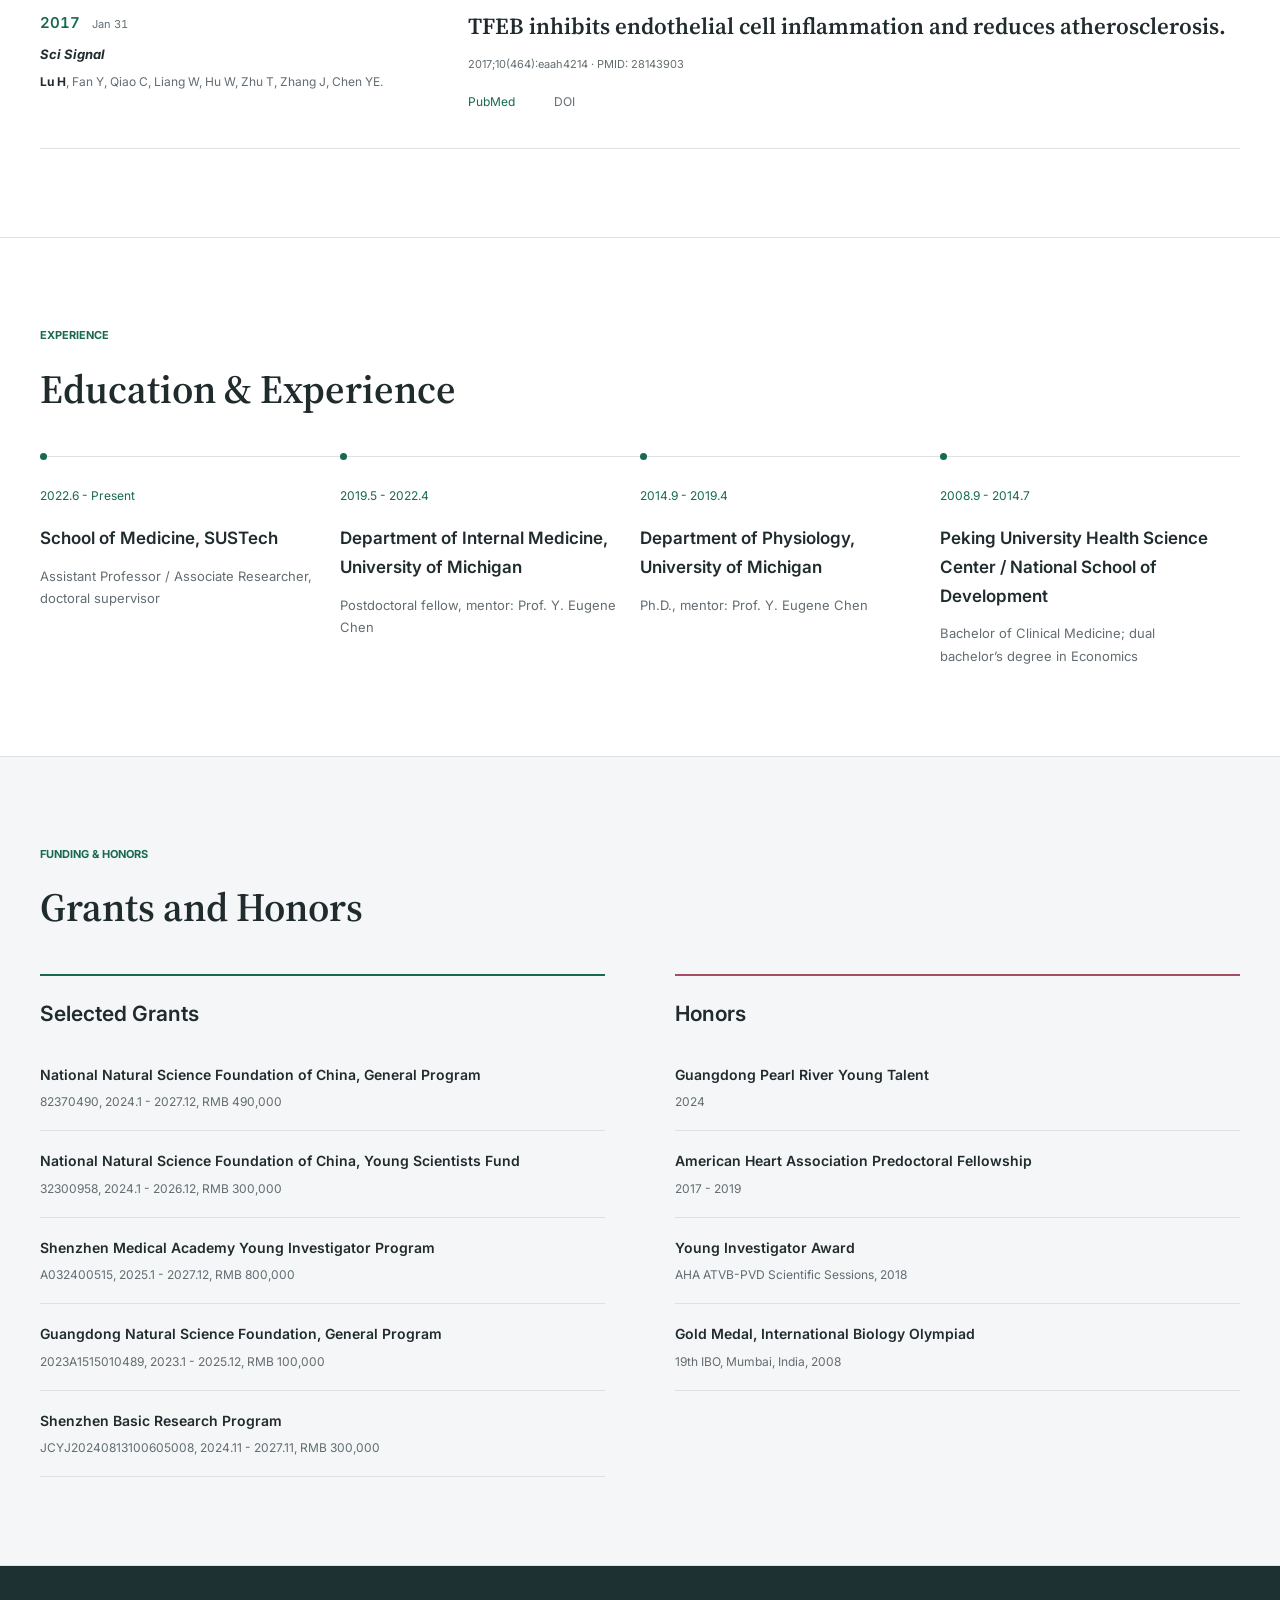
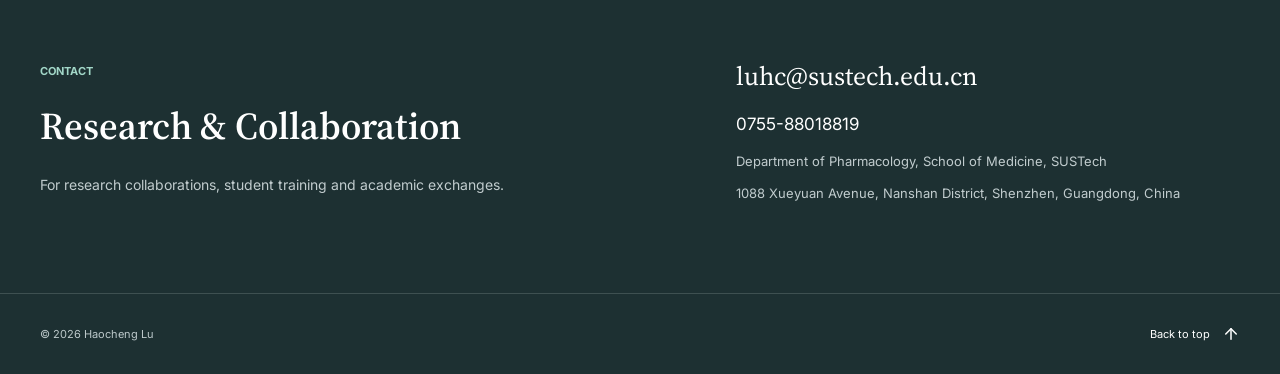
==== commit fa07a15e: "Refresh publications and refine bilingual academic website" ====
--- a/en.html
+++ b/en.html
@@ -14,9 +14,14 @@
       href="https://fonts.googleapis.com/css2?family=Inter:wght@400;500;600;700;800&family=Noto+Sans+SC:wght@400;500;700;900&family=Noto+Serif+SC:wght@600;700;900&family=Source+Serif+4:opsz,wght@8..60,600;8..60,700&display=swap"
       rel="stylesheet"
     />
-    <link rel="stylesheet" href="styles.css" />
+    <link rel="canonical" href="https://pkulhc.github.io/PersonalWebsite/en.html" />
+    <link rel="alternate" hreflang="zh-CN" href="https://pkulhc.github.io/PersonalWebsite/" />
+    <meta name="theme-color" content="#f8f9fa" />
+    <script src="theme.js?v=20261026"></script>
+    <link rel="stylesheet" href="styles.css?v=20261026" />
   </head>
   <body>
+    <a class="skip-link" href="#main-content">Skip to content</a>
     <header class="site-header" data-scrolled="false">
       <span class="scroll-progress" aria-hidden="true"></span>
       <a class="brand" href="#top" aria-label="Haocheng Lu homepage">
@@ -24,46 +29,42 @@
         <span>Haocheng Lu</span>
       </a>
       <button class="nav-toggle" aria-label="Open navigation menu" aria-expanded="false" aria-controls="site-nav">
-        <span></span>
-        <span></span>
+        <img class="icon" src="assets/icons/menu.svg" width="20" height="20" alt="" />
       </button>
       <nav id="site-nav" class="site-nav" aria-label="Main navigation">
+        <a href="#about">Profile</a>
         <a href="#research">Research</a>
         <a href="#publications">Publications</a>
         <a href="#projects">Funding & Honors</a>
         <a href="#contact">Contact</a>
         <a class="language-link" href="index.html">中文</a>
       </nav>
-      <button class="theme-toggle" aria-label="Toggle dark mode">🌙</button>
+      <button class="theme-toggle" aria-label="Switch to dark mode" title="Switch to dark mode"><img class="icon" src="assets/icons/moon.svg" width="20" height="20" alt="" /></button>
     </header>
 
     <main id="top">
-      <section class="hero">
-        <canvas id="hero-canvas" aria-hidden="true"></canvas>
+      <section id="main-content" class="hero" aria-labelledby="hero-title">
         <div class="hero-copy">
           <p class="eyebrow">Cardiovascular & Metabolic Disease Research</p>
-          <h1>Haocheng Lu<br /><span>鲁昊骋</span></h1>
+          <h1 id="hero-title">Haocheng Lu<span>鲁昊骋 · PhD</span></h1>
+          <p class="hero-role">Department of Pharmacology · School of Medicine, SUSTech<br /><strong>Assistant Professor &amp; Doctoral Supervisor</strong></p>
           <p class="lead">
-            Assistant Professor and doctoral supervisor in the Department of Pharmacology, School of Medicine, Southern University of Science and Technology. My research focuses on cardiovascular and metabolic diseases, using animal models, multi-omics, single-cell sequencing, and human genetics to understand disease mechanisms and identify therapeutic opportunities.
+            I study the mechanisms of vascular homeostasis and cardiometabolic disease, combining genetics, multi-omics and in vivo functional screening to identify therapeutic targets and interventions.
           </p>
           <div class="hero-actions">
-            <a class="button primary" href="#publications">View Publications</a>
-            <a class="button secondary" href="mailto:luhc@sustech.edu.cn">luhc@sustech.edu.cn</a>
+            <a class="button primary" href="#publications">Publications<img class="icon" src="assets/icons/arrow-down.svg" width="18" height="18" alt="" /></a>
+            <a class="button secondary" href="mailto:luhc@sustech.edu.cn"><img class="icon" src="assets/icons/mail.svg" width="18" height="18" alt="" />luhc@sustech.edu.cn</a>
           </div>
         </div>
         <div class="portrait-wrap" aria-label="Portrait of Haocheng Lu">
-          <img src="assets/haocheng-lu.webp" alt="Portrait of Haocheng Lu" />
-          <div class="portrait-caption">
-            <strong>Southern University of Science and Technology</strong>
-            <span>School of Medicine · Department of Pharmacology</span>
-          </div>
+          <img src="assets/haocheng-lu.webp" alt="Portrait of Haocheng Lu" width="960" height="1280" fetchpriority="high" />
         </div>
       </section>
 
       <section class="stats" aria-label="Academic overview">
         <div>
-          <strong>53</strong>
-          <span>NCBI Bibliography publications</span>
+          <strong data-publication-total>56</strong>
+          <span>Publications</span>
         </div>
         <div>
           <strong>5+</strong>
@@ -90,17 +91,17 @@
         </div>
         <div class="profile-visuals animate-stagger" aria-label="Representative mechanism illustrations">
           <figure class="profile-figure">
-            <img src="assets/profile-tfeb-aaa.webp" alt="Scientific illustration of TFEB activation protecting vascular smooth muscle cells and reducing abdominal aortic aneurysm formation" />
+            <img src="assets/profile-tfeb-aaa.webp" alt="Scientific illustration of TFEB activation protecting vascular smooth muscle cells and reducing abdominal aortic aneurysm formation" loading="lazy" decoding="async" />
             <figcaption>TFEB · AAA</figcaption>
             <a class="profile-paper-link" href="https://pubmed.ncbi.nlm.nih.gov/32354235/" target="_blank" rel="noreferrer">View on PubMed</a>
           </figure>
           <figure class="profile-figure">
-            <img src="assets/profile-endothelial-tfeb.webp" alt="Scientific illustration of endothelial TFEB suppressing inflammation under laminar flow and reducing atherosclerosis" />
+            <img src="assets/profile-endothelial-tfeb.webp" alt="Scientific illustration of endothelial TFEB suppressing inflammation under laminar flow and reducing atherosclerosis" loading="lazy" decoding="async" />
             <figcaption>Endothelial TFEB</figcaption>
             <a class="profile-paper-link" href="https://pubmed.ncbi.nlm.nih.gov/28143903/" target="_blank" rel="noreferrer">View on PubMed</a>
           </figure>
           <figure class="profile-figure">
-            <img src="assets/profile-crispr-trem2.webp" alt="Scientific illustration of CRISPR-MI and single-cell sequencing identifying TREM2-mediated macrophage mechanisms" />
+            <img src="assets/profile-crispr-trem2.webp" alt="Scientific illustration of CRISPR-MI and single-cell sequencing identifying TREM2-mediated macrophage mechanisms" loading="lazy" decoding="async" />
             <figcaption>CRISPR-MI · TREM2</figcaption>
             <a class="profile-paper-link" href="https://pubmed.ncbi.nlm.nih.gov/41058009/" target="_blank" rel="noreferrer">View on PubMed</a>
           </figure>
@@ -152,602 +153,707 @@
         </div>
       </section>
 
-      <section id="publications" class="section split-section animate-on-scroll">
-        <div class="section-heading sticky-heading">
-          <p class="section-kicker">Publications</p>
-          <h2>Selected Publications</h2>
-          <p>
-            The public NCBI bibliography currently lists 53 publications. The tabs below include featured papers, recent papers, reviews, and the complete PubMed-sourced list.
-          </p>
-          <div class="link-row">
-            <a href="https://www.ncbi.nlm.nih.gov/myncbi/haocheng.lu.2/bibliography/public/" target="_blank" rel="noreferrer">NCBI Bibliography</a>
-            <a href="https://www.sustech.edu.cn/zh/faculties/haochenglu.html" target="_blank" rel="noreferrer">SUSTech Profile</a>
+      <!-- PUBLICATIONS:START -->
+      <section id="publications" class="section publications-section" aria-labelledby="publications-title">
+        <div class="publications-heading">
+          <div><p class="section-kicker">Publications</p><h2 id="publications-title">Selected & Recent Work</h2></div>
+          <div class="publication-source">
+            <p>56 publications · Updated October 26, 2026</p>
+            <a href="https://www.ncbi.nlm.nih.gov/myncbi/haocheng.lu.2/bibliography/public/" target="_blank" rel="noopener noreferrer">NCBI Bibliography <img class="icon" src="assets/icons/arrow-up-right.svg" width="16" height="16" alt="" /></a>
           </div>
         </div>
         <div class="publication-panel">
-          <div class="tabs" role="tablist" aria-label="Publication categories">
-            <button class="tab active" data-filter="featured" role="tab" aria-selected="true">Featured</button>
-            <button class="tab" data-filter="latest" role="tab" aria-selected="false">Latest</button>
-            <button class="tab" data-filter="reviews" role="tab" aria-selected="false">Reviews</button>
-            <button class="tab" data-filter="all" role="tab" aria-selected="false">All</button>
+          <div class="publication-controls" hidden>
+            <div class="tabs" role="tablist" aria-label="Publication categories">
+              <button type="button" id="tab-featured" class="tab active" data-filter="featured" role="tab" aria-selected="true" aria-controls="publication-results" tabindex="0">Featured<span class="tab-count">10</span></button>
+              <button type="button" id="tab-latest" class="tab" data-filter="latest" role="tab" aria-selected="false" aria-controls="publication-results" tabindex="-1">Latest<span class="tab-count">10</span></button>
+              <button type="button" id="tab-reviews" class="tab" data-filter="reviews" role="tab" aria-selected="false" aria-controls="publication-results" tabindex="-1">Reviews<span class="tab-count">9</span></button>
+              <button type="button" id="tab-all" class="tab" data-filter="all" role="tab" aria-selected="false" aria-controls="publication-results" tabindex="-1">All<span class="tab-count">56</span></button>
+            </div>
+            <div class="publication-filters">
+              <label class="search-field" for="publication-search"><img class="icon" src="assets/icons/search.svg" width="16" height="16" alt="" /><span class="sr-only">Search publications</span><input id="publication-search" type="search" placeholder="Title, author, journal or PMID" autocomplete="off" /></label>
+              <label class="year-field" for="publication-year"><span class="sr-only">Publication year</span><select id="publication-year"><option value="all">All years</option><option value="2026">2026</option><option value="2025">2025</option><option value="2024">2024</option><option value="2023">2023</option><option value="2022">2022</option><option value="2021">2021</option><option value="2020">2020</option><option value="2019">2019</option><option value="2018">2018</option><option value="2017">2017</option><option value="2016">2016</option></select></label>
+            </div>
           </div>
-          <div class="publication-list">
-            <article class="publication" data-group="featured">
-              <div class="publication-meta"><time>2026</time><p><strong><em>Med Rev (2021).</em></strong> Liu Y, Zhao L, Zhang C, Ruan X, Yu H, Cao Y, Ju W, <strong class="me">Lu H</strong><sup>*</sup>.</p></div>
-              <div class="publication-main"><h3>Metabolic reprogramming in aortic diseases: insights from metabolomics and therapeutic opportunities.</h3></div>
-            </article>
-            <article class="publication" data-group="featured">
-              <div class="publication-meta"><time>2026</time><p><strong><em>J Am Heart Assoc.</em></strong> Zhang C, Hu W, Zhang J, Wang Z, <strong class="me">Lu H</strong><sup>*</sup>. IF: 5.3</p></div>
-              <div class="publication-main"><h3>Role of Caveolae and Caveolin in Vascular Physiology and Pathology.</h3></div>
-            </article>
-            <article class="publication" data-group="featured">
-              <div class="publication-meta"><time>2025</time><p><strong><em>Adv Sci (Weinh).</em></strong> <strong class="me">Lu H</strong>, Xue C, Zhao Y, Sun J, et al. IF: 14.1</p></div>
-              <div class="publication-main"><h3>CRISPR-MI and scRNA-Seq Reveal TREM2's Function in Monocyte Infiltration and Macrophage Apoptosis During Abdominal Aortic Aneurysm Development.</h3></div>
-            </article>
-            <article class="publication" data-group="featured">
-              <div class="publication-meta"><time>2021</time><p><strong><em>J Am Heart Assoc.</em></strong> <strong class="me">Haocheng Lu</strong>, Wa Du, Lu Ren, Milton H. Hamblin, Richard C. Becker, Y. Eugene Chen, Yanbo Fan. IF: 6.1</p></div>
-              <div class="publication-main"><h3>Vascular Smooth Muscle Cells in Aortic Aneurysm: From Genetics to Mechanisms.</h3></div>
-            </article>
-            <article class="publication" data-group="featured">
-              <div class="publication-meta"><time>2021</time><p><strong><em>Cardiovasc Drugs Ther.</em></strong> <strong class="me">Haocheng Lu</strong>, Jifeng Zhang, Y. Eugene Chen, Minerva T. Garcia-Barrio. IF: 3.9</p></div>
-              <div class="publication-main"><h3>Integration of Transformative Platforms for the Discovery of Causative Genes in Cardiovascular Diseases.</h3></div>
-            </article>
-            <article class="publication" data-group="featured">
-              <div class="publication-meta"><time>2021</time><p><strong><em>EBioMedicine.</em></strong> <strong class="me">Haocheng Lu</strong>, Jinjian Sun, Milton H. Hamblin, Y. Eugene Chen, Yanbo Fan. IF: 11.2</p></div>
-              <div class="publication-main"><h3>Transcription factor EB regulates cardiovascular homeostasis.</h3></div>
-            </article>
-            <article class="publication" data-group="featured">
-              <div class="publication-meta"><time>2021</time><p><strong><em>Am J Hum Genet.</em></strong> Tanmoy Roychowdhury<sup>#</sup>, <strong class="me">Haocheng Lu</strong><sup>#</sup>, Whitney E. Hornsby, et al. IF: 11.0</p></div>
-              <div class="publication-main"><h3>Regulatory variants in TCF7L2 are associated with thoracic aortic aneurysm.</h3></div>
-            </article>
-            <article class="publication" data-group="featured">
-              <div class="publication-meta"><time>2020</time><p><strong><em>Circulation.</em></strong> <strong class="me">Haocheng Lu</strong>, Jinjian Sun, Wenying Liang, Ziyi Chang, Oren Rom, et al. IF: 39.9</p></div>
-              <div class="publication-main"><h3>Cyclodextrin Prevents Abdominal Aortic Aneurysm via Activation of Vascular Smooth Muscle Cell TFEB.</h3></div>
-            </article>
-            <article class="publication" data-group="featured">
-              <div class="publication-meta"><time>2019</time><p><strong><em>Physiol Genomics.</em></strong> <strong class="me">Haocheng Lu</strong>, Jinjian Sun, Wenying Liang, Jifeng Zhang, Oren Rom, et al. IF: 4.3</p></div>
-              <div class="publication-main"><h3>Novel gene regulatory networks identified in response to nitro-conjugated linoleic acid in human endothelial cells.</h3></div>
-            </article>
-            <article class="publication" data-group="featured">
-              <div class="publication-meta"><time>2017</time><p><strong><em>Science Signaling.</em></strong> <strong class="me">Haocheng Lu</strong>, Yanbo Fan, Congzhen Qiao, et al. IF: 9.5</p></div>
-              <div class="publication-main"><h3>TFEB inhibits endothelial cell inflammation and reduces atherosclerosis.</h3></div>
-            </article>
-            <article class="publication" data-group="latest">
-              <div class="publication-meta"><time>2026</time><p><strong><em>JCI Insight.</em></strong> Deng Y, Liu Y, Zhao Y, Liu H, Zhao G, Wang Z, Zhang X, Xue C, Huang W, Zhu T, <strong class="me">Lu H</strong>, et al. 2026;11(12). PMID: 42060473.</p></div>
-              <div class="publication-main"><h3>TCF7L2 promotes abdominal aortic aneurysm through smooth muscle cell-mediated extracellular matrix remodeling.</h3></div>
-            </article>
-            <article class="publication" data-group="latest">
-              <div class="publication-meta"><time>2026</time><p><strong><em>Med Rev (2021).</em></strong> Liu Y, Zhao L, Zhang C, Ruan X, Yu H, Cao Y, Ju W, <strong class="me">Lu H</strong><sup>*</sup>. 2026;6(2):142-161.</p></div>
-              <div class="publication-main"><h3>Metabolic reprogramming in aortic diseases: insights from metabolomics and therapeutic opportunities.</h3></div>
-            </article>
-            <article class="publication" data-group="latest">
-              <div class="publication-meta"><time>2026</time><p><strong><em>J Am Heart Assoc.</em></strong> Zhang C, Hu W, Zhang J, Wang Z, <strong class="me">Lu H</strong><sup>*</sup>. 2026;15(4):e047590.</p></div>
-              <div class="publication-main"><h3>Role of Caveolae and Caveolin in Vascular Physiology and Pathology.</h3></div>
-            </article>
-            <article class="publication" data-group="latest">
-              <div class="publication-meta"><time>2026</time><p><strong><em>Circ Res.</em></strong> Gao T, Li X, Zhang W, Yang Y, Liu Y, Liang F, <strong class="me">Lu H</strong>, Wang L, Bai B, Gu D. 2026;138(4):e327048.</p></div>
-              <div class="publication-main"><h3>SWAP70 Promotes Atherosclerosis Via Endothelial CAV1 Nuclear Translocation.</h3></div>
-            </article>
-            <article class="publication" data-group="latest">
-              <div class="publication-meta"><time>2025</time><p><strong><em>Adv Sci (Weinh).</em></strong> <strong class="me">Lu H</strong>, Xue C, Zhao Y, Sun J, et al. 2025;12(48):e12227.</p></div>
-              <div class="publication-main"><h3>CRISPR-MI and scRNA-Seq Reveal TREM2's Function in Monocyte Infiltration and Macrophage Apoptosis During Abdominal Aortic Aneurysm Development.</h3></div>
-            </article>
-            <article class="publication" data-group="latest">
-              <div class="publication-meta"><time>2025</time><p><strong><em>Circulation.</em></strong> Liu Y, Wang H, Yu M, Cai L, Zhao Y, Cheng Y, Deng Y, Zhao Y, <strong class="me">Lu H</strong>, et al. 2025;152(12):862-881.</p></div>
-              <div class="publication-main"><h3>Hypertriglyceridemia as a Key Contributor to Abdominal Aortic Aneurysm Development and Rupture.</h3></div>
-            </article>
-            <article class="publication" data-group="latest">
-              <div class="publication-meta"><time>2025</time><p><strong><em>Biomedicines.</em></strong> Lin J, Lin H, Xu Z, Yang Z, Hong C, Wang Y, <strong class="me">Lu H</strong><sup>*</sup>. 2025;13(6):1399.</p></div>
-              <div class="publication-main"><h3>Angiogenesis in Atrial Fibrillation: A Literature Review.</h3></div>
-            </article>
-            <article class="publication" data-group="latest">
-              <div class="publication-meta"><time>2025</time><p><strong><em>Front Cardiovasc Med.</em></strong> Su C, Zeng L, <strong class="me">Lu H</strong><sup>#</sup>, Wang Z<sup>#</sup>, Wei M<sup>#</sup>. 2025;12:1533138.</p></div>
-              <div class="publication-main"><h3>Case Report: A FBN1 frameshift-and-nonsense mutation and aortic dissection in Marfan syndrome.</h3></div>
-            </article>
-            <article class="publication" data-group="latest">
-              <div class="publication-meta"><time>2025</time><p><strong><em>Arterioscler Thromb Vasc Biol.</em></strong> Liu Y, Yu M, Wang H, Dorsey KH, Cheng Y, Zhao Y, Luo Y, Zhao G, Zhao Y, <strong class="me">Lu H</strong>, et al. 2025;45(4):523-540.</p></div>
-              <div class="publication-main"><h3>Restoring Vascular Smooth Muscle Cell Mitochondrial Function Attenuates Abdominal Aortic Aneurysm in Mice.</h3></div>
-            </article>
-            <article class="publication" data-group="latest">
-              <div class="publication-meta"><time>2024</time><p><strong><em>Cardiovasc Diabetol.</em></strong> Zhao G, Zhao Y, Liang W, <strong class="me">Lu H</strong>, et al. 2024;23(1):381.</p></div>
-              <div class="publication-main"><h3>Endothelial KLF11 is a novel protector against diabetic atherosclerosis.</h3></div>
-            </article>
-            <article class="publication" data-group="reviews">
-              <div class="publication-meta"><time>2026</time><p><strong><em>Med Rev (2021).</em></strong> Liu Y, Zhao L, Zhang C, Ruan X, Yu H, Cao Y, Ju W, <strong class="me">Lu H</strong><sup>*</sup>.</p></div>
-              <div class="publication-main"><h3>Metabolic reprogramming in aortic diseases: insights from metabolomics and therapeutic opportunities.</h3></div>
-            </article>
-            <article class="publication" data-group="reviews">
-              <div class="publication-meta"><time>2021</time><p><strong><em>EBioMedicine.</em></strong> <strong class="me">Haocheng Lu</strong>, Jinjian Sun, Milton H Hamblin, Y Eugene Chen, Yanbo Fan. IF: 11.2</p></div>
-              <div class="publication-main"><h3>Transcription factor EB regulates cardiovascular homeostasis.</h3></div>
-            </article>
-            <article class="publication" data-group="reviews">
-              <div class="publication-meta"><time>2021</time><p><strong><em>J Am Heart Assoc.</em></strong> <strong class="me">Haocheng Lu</strong>, Wa Du, Lu Ren, Milton H. Hamblin, Richard C. Becker, Y. Eugene Chen, Yanbo Fan. IF: 6.1</p></div>
-              <div class="publication-main"><h3>Vascular Smooth Muscle Cells in Aortic Aneurysm: From Genetics to Mechanisms.</h3></div>
-            </article>
-            <article class="publication" data-group="reviews">
-              <div class="publication-meta"><time>2021</time><p><strong><em>Cardiovasc Drugs Ther.</em></strong> <strong class="me">Haocheng Lu</strong>, Jifeng Zhang, Y. Eugene Chen, Minerva T. Garcia-Barrio. IF: 3.9</p></div>
-              <div class="publication-main"><h3>Integration of Transformative Platforms for the Discovery of Causative Genes in Cardiovascular Diseases.</h3></div>
-            </article>
-            <article class="publication" data-group="all">
-              <div class="publication-meta">
-                <time>2026</time>
-                <p><strong><em>JCI Insight.</em></strong> Deng Y, Liu Y, Zhao Y, Liu H, Zhao G, Wang Z, Zhang X, Xue C, Huang W, Zhu T, <strong class="me">Lu H</strong>, Guo Y, Chang L, Surakka I, Chen YE, Zhang J. 2026;11(12). PMID: 42060473.</p>
-              </div>
-              <div class="publication-main">
-                <h3>TCF7L2 promotes abdominal aortic aneurysm through smooth muscle cell-mediated extracellular matrix remodeling.</h3>
-              </div>
-            </article>
-            <article class="publication" data-group="all">
-              <div class="publication-meta">
-                <time>2026</time>
-                <p><strong><em>Med Rev (2021).</em></strong> Liu Y, Zhao L, Zhang C, Ruan X, Yu H, Cao Y, Ju W, <strong class="me">Lu H</strong>. 2026;6(2):142-161. PMID: 42078196.</p>
-              </div>
-              <div class="publication-main">
-                <h3>Metabolic reprogramming in aortic diseases: insights from metabolomics and therapeutic opportunities.</h3>
-              </div>
-            </article>
-            <article class="publication" data-group="all">
-              <div class="publication-meta">
-                <time>2026</time>
-                <p><strong><em>J Am Heart Assoc.</em></strong> Zhang C, Hu W, Zhang J, Wang Z, <strong class="me">Lu H</strong>. 2026;15(4):e047590. PMID: 41676939.</p>
-              </div>
-              <div class="publication-main">
-                <h3>Role of Caveolae and Caveolin in Vascular Physiology and Pathology.</h3>
-              </div>
-            </article>
-            <article class="publication" data-group="all">
-              <div class="publication-meta">
-                <time>2026</time>
-                <p><strong><em>Circ Res.</em></strong> Gao T, Li X, Zhang W, Yang Y, Liu Y, Liang F, <strong class="me">Lu H</strong>, Wang L, Bai B, Gu D. 2026;138(4):e327048. PMID: 41532295.</p>
-              </div>
-              <div class="publication-main">
-                <h3>SWAP70 Promotes Atherosclerosis Via Endothelial CAV1 Nuclear Translocation.</h3>
-              </div>
-            </article>
-            <article class="publication" data-group="all">
-              <div class="publication-meta">
-                <time>2025</time>
-                <p><strong><em>Adv Sci (Weinh).</em></strong> <strong class="me">Lu H</strong>, Xue C, Zhao Y, Sun J, Zhao C, Zhang X, Zhao G, Liu Y, Liu H, Deng Y, Wang Y, Zhang C, Liu Y, Zeng L, Yang Y, Li B, Ding S, Zhou L, Kuang H, Wang Z, Ju W, Lin H, Lin J, Guo Y, Chang L, Zhao H, Wang J, Lin J, Zheng L, Chen YE, Zhang J. 2025;12(48):e12227. PMID: 41058009.</p>
-              </div>
-              <div class="publication-main">
-                <h3>CRISPR-MI and scRNA-Seq Reveal TREM2&#x27;s Function in Monocyte Infiltration and Macrophage Apoptosis During Abdominal Aortic Aneurysm Development.</h3>
-              </div>
-            </article>
-            <article class="publication" data-group="all">
-              <div class="publication-meta">
-                <time>2025</time>
-                <p><strong><em>Circulation.</em></strong> Liu Y, Wang H, Yu M, Cai L, Zhao Y, Cheng Y, Deng Y, Zhao Y, <strong class="me">Lu H</strong>, Wu X, Zhao G, Xue C, Liu H, Surakka I, Schwendeman A, Lu HS, Daugherty A, Chang L, Zhang J, Temel RE, Chen YE, Guo Y. 2025;152(12):862-881. PMID: 40762097.</p>
-              </div>
-              <div class="publication-main">
-                <h3>Hypertriglyceridemia as a Key Contributor to Abdominal Aortic Aneurysm Development and Rupture: Insights From Genetic and Experimental Models.</h3>
-              </div>
-            </article>
-            <article class="publication" data-group="all">
-              <div class="publication-meta">
-                <time>2025</time>
-                <p><strong><em>Biomedicines.</em></strong> Lin J, Lin H, Xu Z, Yang Z, Hong C, Wang Y, <strong class="me">Lu H</strong>. 2025;13(6). PMID: 40564118.</p>
-              </div>
-              <div class="publication-main">
-                <h3>Angiogenesis in Atrial Fibrillation: A Literature Review.</h3>
-              </div>
-            </article>
-            <article class="publication" data-group="all">
-              <div class="publication-meta">
-                <time>2025</time>
-                <p><strong><em>Front Cardiovasc Med.</em></strong> Su C, Zeng L, <strong class="me">Lu H</strong>, Wang Z, Wei M. 2025;12:1533138. PMID: 40336639.</p>
-              </div>
-              <div class="publication-main">
-                <h3>Case Report: A FBN1 frameshift-and-nonsense mutation and aortic dissection in Marfan syndrome.</h3>
-              </div>
-            </article>
-            <article class="publication" data-group="all">
-              <div class="publication-meta">
-                <time>2025</time>
-                <p><strong><em>Arterioscler Thromb Vasc Biol.</em></strong> Liu Y, Yu M, Wang H, Dorsey KH, Cheng Y, Zhao Y, Luo Y, Zhao G, Zhao Y, <strong class="me">Lu H</strong>, Deng Y, Mu W, Liu H, Wu X, Wang Z, Zhang J, Chang L, Chen YE, Schwendman A, Guo Y. 2025;45(4):523-540. PMID: 39945066.</p>
-              </div>
-              <div class="publication-main">
-                <h3>Restoring Vascular Smooth Muscle Cell Mitochondrial Function Attenuates Abdominal Aortic Aneurysm in Mice.</h3>
-              </div>
-            </article>
-            <article class="publication" data-group="all">
-              <div class="publication-meta">
-                <time>2024</time>
-                <p><strong><em>Cardiovasc Diabetol.</em></strong> Zhao G, Zhao Y, Liang W, <strong class="me">Lu H</strong>, Liu H, Deng Y, Zhu T, Guo Y, Chang L, Garcia-Barrio MT, Chen YE, Zhang J. 2024;23(1):381. PMID: 39462409.</p>
-              </div>
-              <div class="publication-main">
-                <h3>Endothelial KLF11 is a novel protector against diabetic atherosclerosis.</h3>
-              </div>
-            </article>
-            <article class="publication" data-group="all">
-              <div class="publication-meta">
-                <time>2025</time>
-                <p><strong><em>Br J Pharmacol.</em></strong> Xiang W, Li L, Qin M, Li L, Yu H, Wang F, Ni S, Shen A, <strong class="me">Lu H</strong>, Ni H, Wang Y. 2025;182(20):4926-4943. PMID: 39359016.</p>
-              </div>
-              <div class="publication-main">
-                <h3>Diminished nuclear-localized β-adrenoceptor signalling activates YAP to promote kidney fibrosis in diabetic nephropathy.</h3>
-              </div>
-            </article>
-            <article class="publication" data-group="all">
-              <div class="publication-meta">
-                <time>2024</time>
-                <p><strong><em>Front Immunol.</em></strong> Hu W, Liu Y, Lian C, <strong class="me">Lu H</strong>. 2024;15:1347112. PMID: 38601164.</p>
-              </div>
-              <div class="publication-main">
-                <h3>Genetic insight into putative causes of xanthelasma palpebrarum: a Mendelian randomization study.</h3>
-              </div>
-            </article>
-            <article class="publication" data-group="all">
-              <div class="publication-meta">
-                <time>2023</time>
-                <p><strong><em>Extracell Vesicle.</em></strong> Han C, Yang J, Yin T, An J, Qiao A, Cao Y, Feng Y, <strong class="me">Lu H</strong>, Wang Y, Yang L, Qin G. 2023;2. PMID: 40151378.</p>
-              </div>
-              <div class="publication-main">
-                <h3>CD63-Snorkel tagging for isolation of exosomes.</h3>
-              </div>
-            </article>
-            <article class="publication" data-group="all">
-              <div class="publication-meta">
-                <time>2023</time>
-                <p><strong><em>Cell Rep.</em></strong> Zhao Y, Liu Y, Zhao G, <strong class="me">Lu H</strong>, Liu Y, Xue C, Chang Z, Liu H, Deng Y, Liang W, Wang H, Rom O, Garcia-Barrio MT, Zhu T, Guo Y, Chang L, Lin J, Chen YE, Zhang J. 2023;42(10):113171. PMID: 37768825.</p>
-              </div>
-              <div class="publication-main">
-                <h3>Myeloid BAF60a deficiency alters metabolic homeostasis and exacerbates atherosclerosis.</h3>
-              </div>
-            </article>
-            <article class="publication" data-group="all">
-              <div class="publication-meta">
-                <time>2023</time>
-                <p><strong><em>JCI Insight.</em></strong> Zhao Y, Zhao G, Chang Z, Zhu T, Zhao Y, <strong class="me">Lu H</strong>, Xue C, Saunders TL, Guo Y, Chang L, Chen YE, Zhang J. 2023;8(14). PMID: 37289544.</p>
-              </div>
-              <div class="publication-main">
-                <h3>Generating endogenous Myh11-driven Cre mice for sex-independent gene deletion in smooth muscle cells.</h3>
-              </div>
-            </article>
-            <article class="publication" data-group="all">
-              <div class="publication-meta">
-                <time>2023</time>
-                <p><strong><em>JCI Insight.</em></strong> Wang Z, Zhao X, Zhao G, Guo Y, <strong class="me">Lu H</strong>, Mu W, Zhong J, Garcia-Barrio M, Zhang J, Chen YE, Chang L. 2023;8(11). PMID: 37079380.</p>
-              </div>
-              <div class="publication-main">
-                <h3>PRDM16 deficiency in vascular smooth muscle cells aggravates abdominal aortic aneurysm.</h3>
-              </div>
-            </article>
-            <article class="publication" data-group="all">
-              <div class="publication-meta">
-                <time>2024</time>
-                <p><strong><em>Cardiovasc Drugs Ther.</em></strong> Ning Z, Huang Y, <strong class="me">Lu H</strong>, Zhou Y, Tu T, Ouyang F, Liu Y, Liu Q. 2024;38(6):1215-1222. PMID: 37212950.</p>
-              </div>
-              <div class="publication-main">
-                <h3>Novel Drug Targets for Atrial Fibrillation Identified Through Mendelian Randomization Analysis of the Blood Proteome.</h3>
-              </div>
-            </article>
-            <article class="publication" data-group="all">
-              <div class="publication-meta">
-                <time>2023</time>
-                <p><strong><em>J Physiol.</em></strong> <strong class="me">Lu H</strong>, Zhang C, Li Y, Wang Y. 2023;601(2):255-256. PMID: 36482858.</p>
-              </div>
-              <div class="publication-main">
-                <h3>Mitochondria dysfunction in the failing right heart: what is the potential therapeutic target?.</h3>
-              </div>
-            </article>
-            <article class="publication" data-group="all">
-              <div class="publication-meta">
-                <time>2023</time>
-                <p><strong><em>iScience.</em></strong> Ren L, Du W, Song D, <strong class="me">Lu H</strong>, Hamblin MH, Wang C, Du C, Fan GC, Becker RC, Fan Y. 2023;26(1):105769. PMID: 36594018.</p>
-              </div>
-              <div class="publication-main">
-                <h3>Genetic ablation of diabetes-associated gene Ccdc92 reduces obesity and insulin resistance in mice.</h3>
-              </div>
-            </article>
-            <article class="publication" data-group="all">
-              <div class="publication-meta">
-                <time>2022</time>
-                <p><strong><em>J Clin Invest.</em></strong> Zhao G, Zhao Y, <strong class="me">Lu H</strong>, Chang Z, Liu H, Wang H, Liang W, Liu Y, Zhu T, Rom O, Guo Y, Chang L, Yang B, Garcia-Barrio MT, Lin JD, Chen YE, Zhang J. 2022;132(21). PMID: 36066968.</p>
-              </div>
-              <div class="publication-main">
-                <h3>BAF60c prevents abdominal aortic aneurysm formation through epigenetic control of vascular smooth muscle cell homeostasis.</h3>
-              </div>
-            </article>
-            <article class="publication" data-group="all">
-              <div class="publication-meta">
-                <time>2022</time>
-                <p><strong><em>Cells.</em></strong> Zhu W, Liang W, <strong class="me">Lu H</strong>, Chang L, Zhang J, Chen YE, Guo Y. 2022;11(18). PMID: 36139452.</p>
-              </div>
-              <div class="publication-main">
-                <h3>Myeloid TM6SF2 Deficiency Inhibits Atherosclerosis.</h3>
-              </div>
-            </article>
-            <article class="publication" data-group="all">
-              <div class="publication-meta">
-                <time>2022</time>
-                <p><strong><em>Pharmacol Res.</em></strong> Wang Z, <strong class="me">Lu H</strong>, Garcia-Barrio M, Guo Y, Zhang J, Chen YE, Chang L. 2022;178:106183. PMID: 35306139.</p>
-              </div>
-              <div class="publication-main">
-                <h3>RNA sequencing reveals perivascular adipose tissue plasticity in response to angiotensin II.</h3>
-              </div>
-            </article>
-            <article class="publication" data-group="all">
-              <div class="publication-meta">
-                <time>2022</time>
-                <p><strong><em>Cardiovasc Res.</em></strong> Wang H, Guo Y, <strong class="me">Lu H</strong>, Luo Y, Hu W, Liang W, Garcia-Barrio MT, Chang L, Schwendeman A, Zhang J, Chen YE. 2022;118(2):475-488. PMID: 33538785.</p>
-              </div>
-              <div class="publication-main">
-                <h3>Krüppel-like factor 14 deletion in myeloid cells accelerates atherosclerotic lesion development.</h3>
-              </div>
-            </article>
-            <article class="publication" data-group="all">
-              <div class="publication-meta">
-                <time>2021</time>
-                <p><strong><em>J Am Heart Assoc.</em></strong> <strong class="me">Lu H</strong>, Du W, Ren L, Hamblin MH, Becker RC, Chen YE, Fan Y. 2021;10(24):e023601. PMID: 34796717.</p>
-              </div>
-              <div class="publication-main">
-                <h3>Vascular Smooth Muscle Cells in Aortic Aneurysm: From Genetics to Mechanisms.</h3>
-              </div>
-            </article>
-            <article class="publication" data-group="all">
-              <div class="publication-meta">
-                <time>2022</time>
-                <p><strong><em>J Cell Physiol.</em></strong> Luo Y, <strong class="me">Lu H</strong>, Peng D, Ruan X, Eugene Chen Y, Guo Y. 2022;237(1):489-506. PMID: 34661916.</p>
-              </div>
-              <div class="publication-main">
-                <h3>Liver-humanized mice: A translational strategy to study metabolic disorders.</h3>
-              </div>
-            </article>
-            <article class="publication" data-group="all">
-              <div class="publication-meta">
-                <time>2021</time>
-                <p><strong><em>iScience.</em></strong> Fan Y, Wolford BN, <strong class="me">Lu H</strong>, Liang W, Sun J, Zhou W, Rom O, Mahajan A, Surakka I, Graham SE, Liu Z, Kim H, Ramdas S, Fritsche LG, Nielsen JB, Gabrielsen ME, Hveem K, Yang D, Song J, Garcia-Barrio MT, Zhang J, Liu W, Zhang K, Willer CJ, Chen YE. 2021;24(11):103196. PMID: 34746691.</p>
-              </div>
-              <div class="publication-main">
-                <h3>Type 2 diabetes sex-specific effects associated with E167K coding variant in TM6SF2.</h3>
-              </div>
-            </article>
-            <article class="publication" data-group="all">
-              <div class="publication-meta">
-                <time>2022</time>
-                <p><strong><em>Thromb Haemost.</em></strong> Liang W, <strong class="me">Lu H</strong>, Sun J, Zhao G, Wang H, Guo Y, Eitzman D, Chen YE, Fan Y, Zhang J. 2022;122(5):777-788. PMID: 34428834.</p>
-              </div>
-              <div class="publication-main">
-                <h3>KLF11 Protects against Venous Thrombosis via Suppressing Tissue Factor Expression.</h3>
-              </div>
-            </article>
-            <article class="publication" data-group="all">
-              <div class="publication-meta">
-                <time>2021</time>
-                <p><strong><em>Cell Rep.</em></strong> Liu Y, Zhao Y, Shukha Y, <strong class="me">Lu H</strong>, Wang L, Liu Z, Liu C, Zhao Y, Wang H, Zhao G, Liang W, Fan Y, Chang L, Yurdagul A Jr, Pattillo CB, Orr AW, Aviram M, Wen B, Garcia-Barrio MT, Zhang J, Liu W, Sun D, Hayek T, Chen YE, Rom O. 2021;36(4):109420. PMID: 34320345.</p>
-              </div>
-              <div class="publication-main">
-                <h3>Dysregulated oxalate metabolism is a driver and therapeutic target in atherosclerosis.</h3>
-              </div>
-            </article>
-            <article class="publication" data-group="all">
-              <div class="publication-meta">
-                <time>2021</time>
-                <p><strong><em>Am J Hum Genet.</em></strong> Roychowdhury T, <strong class="me">Lu H</strong>, Hornsby WE, Crone B, Wang GT, Guo DC, Sendamarai AK, Devineni P, Lin M, Zhou W, Graham SE, Wolford BN, Surakka I, Wang Z, Chang L, Zhang J, Mathis M, Brummett CM, Melendez TL, Shea MJ, Kim KM, Deeb GM, Patel HJ, Eliason J, Eagle KA, Yang B, Ganesh SK, Brumpton B, Åsvold BO, Skogholt AH, Hveem K, VA Million Veteran Program, Pyarajan S, Klarin D, Tsao PS, Damrauer SM, Leal SM, Milewicz DM, Chen YE, Garcia-Barrio MT, Willer CJ. 2021;108(9):1578-1589. PMID: 34265237.</p>
-              </div>
-              <div class="publication-main">
-                <h3>Regulatory variants in TCF7L2 are associated with thoracic aortic aneurysm.</h3>
-              </div>
-            </article>
-            <article class="publication" data-group="all">
-              <div class="publication-meta">
-                <time>2021</time>
-                <p><strong><em>Front Cell Dev Biol.</em></strong> Zhao G, <strong class="me">Lu H</strong>, Liu Y, Zhao Y, Zhu T, Garcia-Barrio MT, Chen YE, Zhang J. 2021;9:689469. PMID: 34095155.</p>
-              </div>
-              <div class="publication-main">
-                <h3>Single-Cell Transcriptomics Reveals Endothelial Plasticity During Diabetic Atherogenesis.</h3>
-              </div>
-            </article>
-            <article class="publication" data-group="all">
-              <div class="publication-meta">
-                <time>2021</time>
-                <p><strong><em>Cardiovasc Res.</em></strong> Zhao G, <strong class="me">Lu H</strong>, Chang Z, Zhao Y, Zhu T, Chang L, Guo Y, Garcia-Barrio MT, Chen YE, Zhang J. 2021;117(5):1402-1416. PMID: 32678909.</p>
-              </div>
-              <div class="publication-main">
-                <h3>Single-cell RNA sequencing reveals the cellular heterogeneity of aneurysmal infrarenal abdominal aorta.</h3>
-              </div>
-            </article>
-            <article class="publication" data-group="all">
-              <div class="publication-meta">
-                <time>2021</time>
-                <p><strong><em>Cardiovasc Drugs Ther.</em></strong> <strong class="me">Lu H</strong>, Zhang J, Chen YE, Garcia-Barrio MT. 2021;35(3):637-654. PMID: 33856594.</p>
-              </div>
-              <div class="publication-main">
-                <h3>Integration of Transformative Platforms for the Discovery of Causative Genes in Cardiovascular Diseases.</h3>
-              </div>
-            </article>
-            <article class="publication" data-group="all">
-              <div class="publication-meta">
-                <time>2021</time>
-                <p><strong><em>JCI Insight.</em></strong> Zhao G, Chang Z, Zhao Y, Guo Y, <strong class="me">Lu H</strong>, Liang W, Rom O, Wang H, Sun J, Zhu T, Fan Y, Chang L, Yang B, Garcia-Barrio MT, Chen YE, Zhang J. 2021;6(5). PMID: 33507881.</p>
-              </div>
-              <div class="publication-main">
-                <h3>KLF11 protects against abdominal aortic aneurysm through inhibition of endothelial cell dysfunction.</h3>
-              </div>
-            </article>
-            <article class="publication" data-group="all">
-              <div class="publication-meta">
-                <time>2021</time>
-                <p><strong><em>Arterioscler Thromb Vasc Biol.</em></strong> Hu D, Guo Y, Wu R, Shao T, Long J, Yu B, Wang H, Luo Y, <strong class="me">Lu H</strong>, Zhang J, Chen YE, Peng D. 2021;41(4):e208-e223. PMID: 33535788.</p>
-              </div>
-              <div class="publication-main">
-                <h3>New Insight Into Metformin-Induced Cholesterol-Lowering Effect Crosstalk Between Glucose and Cholesterol Homeostasis via ChREBP (Carbohydrate-Responsive Element-Binding Protein)-Mediated PCSK9 (Proprotein Convertase Subtilisin/Kexin Type 9) Regulation.</h3>
-              </div>
-            </article>
-            <article class="publication" data-group="all">
-              <div class="publication-meta">
-                <time>2021</time>
-                <p><strong><em>Autophagy.</em></strong> Klionsky DJ, ... <strong class="me">Lu H</strong>, ... Tong CK. 2021;17(1):1-382. PMID: 33634751.</p>
-              </div>
-              <div class="publication-main">
-                <h3>Guidelines for the use and interpretation of assays for monitoring autophagy (4th edition)(1).</h3>
-              </div>
-            </article>
-            <article class="publication" data-group="all">
-              <div class="publication-meta">
-                <time>2021</time>
-                <p><strong><em>EBioMedicine.</em></strong> <strong class="me">Lu H</strong>, Sun J, Hamblin MH, Chen YE, Fan Y. 2021;63:103207. PMID: 33418500.</p>
-              </div>
-              <div class="publication-main">
-                <h3>Transcription factor EB regulates cardiovascular homeostasis.</h3>
-              </div>
-            </article>
-            <article class="publication" data-group="all">
-              <div class="publication-meta">
-                <time>2021</time>
-                <p><strong><em>Arterioscler Thromb Vasc Biol.</em></strong> Sun J, <strong class="me">Lu H</strong>, Liang W, Zhao G, Ren L, Hu D, Chang Z, Liu Y, Garcia-Barrio MT, Zhang J, Chen YE, Fan Y. 2021;41(2):783-795. PMID: 33297755.</p>
-              </div>
-              <div class="publication-main">
-                <h3>Endothelial TFEB (Transcription Factor EB) Improves Glucose Tolerance via Upregulation of IRS (Insulin Receptor Substrate) 1 and IRS2.</h3>
-              </div>
-            </article>
-            <article class="publication" data-group="all">
-              <div class="publication-meta">
-                <time>2020</time>
-                <p><strong><em>Sci Transl Med.</em></strong> Rom O, Liu Y, Liu Z, Zhao Y, Wu J, Ghrayeb A, Villacorta L, Fan Y, Chang L, Wang L, Liu C, Yang D, Song J, Rech JC, Guo Y, Wang H, Zhao G, Liang W, Koike Y, <strong class="me">Lu H</strong>, Koike T, Hayek T, Pennathur S, Xi C, Wen B, Sun D, Garcia-Barrio MT, Aviram M, Gottlieb E, Mor I, Liu W, Zhang J, Chen YE. 2020;12(572). PMID: 33268508.</p>
-              </div>
-              <div class="publication-main">
-                <h3>Glycine-based treatment ameliorates NAFLD by modulating fatty acid oxidation, glutathione synthesis, and the gut microbiome.</h3>
-              </div>
-            </article>
-            <article class="publication" data-group="all">
-              <div class="publication-meta">
-                <time>2020</time>
-                <p><strong><em>Nat Commun.</em></strong> Surakka I, Fritsche LG, Zhou W, Backman J, Kosmicki JA, <strong class="me">Lu H</strong>, Brumpton B, Nielsen JB, Gabrielsen ME, Skogholt AH, Wolford B, Graham SE, Chen YE, Lee S, Kang HM, Langhammer A, Forsmo S, Åsvold BO, Styrkarsdottir U, Holm H, Gudbjartsson D, Stefansson K, Baras A, Regeneron Genetics Center, Abecasis GR, Hveem K, Willer CJ. 2020;11(1):4093. PMID: 33097703.</p>
-              </div>
-              <div class="publication-main">
-                <h3>MEPE loss-of-function variant associates with decreased bone mineral density and increased fracture risk.</h3>
-              </div>
-            </article>
-            <article class="publication" data-group="all">
-              <div class="publication-meta">
-                <time>2020</time>
-                <p><strong><em>Arterioscler Thromb Vasc Biol.</em></strong> Chang Z, Zhao G, Zhao Y, <strong class="me">Lu H</strong>, Xiong W, Liang W, Sun J, Wang H, Zhu T, Rom O, Guo Y, Fan Y, Chang L, Yang B, Garcia-Barrio MT, Lin JD, Chen YE, Zhang J. 2020;40(10):2494-2507. PMID: 32787523.</p>
-              </div>
-              <div class="publication-main">
-                <h3>BAF60a Deficiency in Vascular Smooth Muscle Cells Prevents Abdominal Aortic Aneurysm by Reducing Inflammation and Extracellular Matrix Degradation.</h3>
-              </div>
-            </article>
-            <article class="publication" data-group="all">
-              <div class="publication-meta">
-                <time>2021</time>
-                <p><strong><em>Cardiovasc Drugs Ther.</em></strong> Zhao Y, Chang Z, Zhao G, <strong class="me">Lu H</strong>, Xiong W, Liang W, Wang H, Villacorta L, Garcia-Barrio MT, Zhu T, Guo Y, Fan Y, Chang L, Schopfer FJ, Freeman BA, Zhang J, Chen YE. 2021;35(5):939-951. PMID: 32671602.</p>
-              </div>
-              <div class="publication-main">
-                <h3>Suppression of Vascular Macrophage Activation by Nitro-Oleic Acid and its Implication for Abdominal Aortic Aneurysm Therapy.</h3>
-              </div>
-            </article>
-            <article class="publication" data-group="all">
-              <div class="publication-meta">
-                <time>2020</time>
-                <p><strong><em>Circulation.</em></strong> <strong class="me">Lu H</strong>, Sun J, Liang W, Chang Z, Rom O, Zhao Y, Zhao G, Xiong W, Wang H, Zhu T, Guo Y, Chang L, Garcia-Barrio MT, Zhang J, Chen YE, Fan Y. 2020;142(5):483-498. PMID: 32354235.</p>
-              </div>
-              <div class="publication-main">
-                <h3>Cyclodextrin Prevents Abdominal Aortic Aneurysm via Activation of Vascular Smooth Muscle Cell Transcription Factor EB.</h3>
-              </div>
-            </article>
-            <article class="publication" data-group="all">
-              <div class="publication-meta">
-                <time>2019</time>
-                <p><strong><em>Physiol Genomics.</em></strong> <strong class="me">Lu H</strong>, Sun J, Liang W, Zhang J, Rom O, Garcia-Barrio MT, Li S, Villacorta L, Schopfer FJ, Freeman BA, Chen YE, Fan Y. 2019;51(6):224-233. PMID: 31074702.</p>
-              </div>
-              <div class="publication-main">
-                <h3>Novel gene regulatory networks identified in response to nitro-conjugated linoleic acid in human endothelial cells.</h3>
-              </div>
-            </article>
-            <article class="publication" data-group="all">
-              <div class="publication-meta">
-                <time>2019</time>
-                <p><strong><em>Arterioscler Thromb Vasc Biol.</em></strong> Liang W, Fan Y, <strong class="me">Lu H</strong>, Chang Z, Hu W, Sun J, Wang H, Zhu T, Wang J, Adili R, Garcia-Barrio MT, Holinstat M, Eitzman D, Zhang J, Chen YE. 2019;39(3):402-412. PMID: 30602303.</p>
-              </div>
-              <div class="publication-main">
-                <h3>KLF11 (Krüppel-Like Factor 11) Inhibits Arterial Thrombosis via Suppression of Tissue Factor in the Vascular Wall.</h3>
-              </div>
-            </article>
-            <article class="publication" data-group="all">
-              <div class="publication-meta">
-                <time>2019</time>
-                <p><strong><em>EBioMedicine.</em></strong> Rom O, Xu G, Guo Y, Zhu Y, Wang H, Zhang J, Fan Y, Liang W, <strong class="me">Lu H</strong>, Liu Y, Aviram M, Liu Z, Kim S, Liu W, Wang X, Chen YE, Villacorta L. 2019;41:62-72. PMID: 30772307.</p>
-              </div>
-              <div class="publication-main">
-                <h3>Nitro-fatty acids protect against steatosis and fibrosis during development of nonalcoholic fatty liver disease in mice.</h3>
-              </div>
-            </article>
-            <article class="publication" data-group="all">
-              <div class="publication-meta">
-                <time>2019</time>
-                <p><strong><em>J Mol Cell Cardiol.</em></strong> Liu Y, <strong class="me">Lu H</strong>, Zhang C, Hu J, Xu D. 2019;129:293-302. PMID: 30641087.</p>
-              </div>
-              <div class="publication-main">
-                <h3>Recent advances in understanding the roles of T cells in pressure overload-induced cardiac hypertrophy and remodeling.</h3>
-              </div>
-            </article>
-            <article class="publication" data-group="all">
-              <div class="publication-meta">
-                <time>2018</time>
-                <p><strong><em>Atherosclerosis.</em></strong> Hu W, <strong class="me">Lu H</strong>, Zhang J, Fan Y, Chang Z, Liang W, Wang H, Zhu T, Garcia-Barrio MT, Peng D, Chen YE, Guo Y. 2018;278:39-48. PMID: 30248551.</p>
-              </div>
-              <div class="publication-main">
-                <h3>Krüppel-like factor 14, a coronary artery disease associated transcription factor, inhibits endothelial inflammation via NF-κB signaling pathway.</h3>
-              </div>
-            </article>
-            <article class="publication" data-group="all">
-              <div class="publication-meta">
-                <time>2018</time>
-                <p><strong><em>Biochim Biophys Acta Mol Basis Dis.</em></strong> Zheng F, Han J, <strong class="me">Lu H</strong>, Cui C, Yang J, Cui Q, Cai J, Zhou Y, Tang C, Xu G, Geng B. 2018;1864(10):3281-3291. PMID: 30010047.</p>
-              </div>
-              <div class="publication-main">
-                <h3>Cystathionine beta synthase-hydrogen sulfide system in paraventricular nucleus reduced high fatty diet induced obesity and insulin resistance by brain-adipose axis.</h3>
-              </div>
-            </article>
-            <article class="publication" data-group="all">
-              <div class="publication-meta">
-                <time>2018</time>
-                <p><strong><em>Circ Res.</em></strong> Fan Y, <strong class="me">Lu H</strong>, Liang W, Garcia-Barrio MT, Guo Y, Zhang J, Zhu T, Hao Y, Zhang J, Chen YE. 2018;122(7):945-957. PMID: 29467198.</p>
-              </div>
-              <div class="publication-main">
-                <h3>Endothelial TFEB (Transcription Factor EB) Positively Regulates Postischemic Angiogenesis.</h3>
-              </div>
-            </article>
-            <article class="publication" data-group="all">
-              <div class="publication-meta">
-                <time>2018</time>
-                <p><strong><em>Sci Rep.</em></strong> Qiao C, Li S, <strong class="me">Lu H</strong>, Meng F, Fan Y, Guo Y, Chen YE, Zhang J. 2018;8(1):2360. PMID: 29403061.</p>
-              </div>
-              <div class="publication-main">
-                <h3>Laminar Flow Attenuates Macrophage Migration Inhibitory Factor Expression in Endothelial Cells.</h3>
-              </div>
-            </article>
-            <article class="publication" data-group="all">
-              <div class="publication-meta">
-                <time>2017</time>
-                <p><strong><em>J Mol Cell Biol.</em></strong> Fan Y, <strong class="me">Lu H</strong>, Liang W, Hu W, Zhang J, Chen YE. 2017;9(5):352-363. PMID: 28992202.</p>
-              </div>
-              <div class="publication-main">
-                <h3>Krüppel-like factors and vascular wall homeostasis.</h3>
-              </div>
-            </article>
-            <article class="publication" data-group="all">
-              <div class="publication-meta">
-                <time>2017</time>
-                <p><strong><em>Sci Signal.</em></strong> <strong class="me">Lu H</strong>, Fan Y, Qiao C, Liang W, Hu W, Zhu T, Zhang J, Chen YE. 2017;10(464). PMID: 28143903.</p>
-              </div>
-              <div class="publication-main">
-                <h3>TFEB inhibits endothelial cell inflammation and reduces atherosclerosis.</h3>
-              </div>
-            </article>
-            <article class="publication" data-group="all">
-              <div class="publication-meta">
-                <time>2016</time>
-                <p><strong><em>Gastroenterology.</em></strong> Fan Y, <strong class="me">Lu H</strong>, Guo Y, Zhu T, Garcia-Barrio MT, Jiang Z, Willer CJ, Zhang J, Chen YE. 2016;150(5):1208-1218. PMID: 26774178.</p>
-              </div>
-              <div class="publication-main">
-                <h3>Hepatic Transmembrane 6 Superfamily Member 2 Regulates Cholesterol Metabolism in Mice.</h3>
+          <div class="publication-context"><p class="publication-legend"><sup>#</sup> Co-first author <span>·</span> <sup>*</sup> Corresponding author (including co-corresponding)</p><p id="publication-count" role="status" aria-live="polite" aria-atomic="true">56 publications</p></div>
+          <div id="publication-results" class="publication-list" tabindex="0">
+            <article class="publication" data-groups="all latest" data-year="2026" data-pmid="42924840" data-date="2026-10-23">
+              <div class="publication-meta">
+                <time datetime="2026-10-23">2026<span class="pub-month">Oct 23</span></time>
+                <p class="pub-journal"><strong><em>J Am Heart Assoc</em></strong></p>
+                <div class="pub-authors"><span>Lin H<sup>#</sup>, Yang Z<sup>#</sup>, Zhang C<sup>#</sup>, Ruan L, Huang Z, Hong C, <strong class="me">Lu H</strong>, Lin J.</span></div>
+              </div>
+              <div class="publication-main">
+                <h3><a href="https://pubmed.ncbi.nlm.nih.gov/42924840/" target="_blank" rel="noopener noreferrer">Macrophage-Derived Glycoprotein Nonmetastatic Melanoma Protein B Attenuates Cardiac Dysfunction by Promoting Vascular Endothelial Growth Factor-Independent Angiogenesis.</a></h3>
+                <p class="pub-citation">2026:e050564 · PMID: 42924840</p>
+                <div class="paper-links"><a class="pubmed-link" href="https://pubmed.ncbi.nlm.nih.gov/42924840/" target="_blank" rel="noopener noreferrer" aria-label="PubMed: Macrophage-Derived Glycoprotein Nonmetastatic Melanoma Protein B Attenuates Cardiac Dysfunction by Promoting Vascular Endothelial Growth Factor-Independent Angiogenesis.">PubMed <img class="icon" src="assets/icons/arrow-up-right.svg" width="16" height="16" alt="" /></a><a class="doi-link" href="https://doi.org/10.1161/JAHA.126.050564" target="_blank" rel="noopener noreferrer" aria-label="DOI: Macrophage-Derived Glycoprotein Nonmetastatic Melanoma Protein B Attenuates Cardiac Dysfunction by Promoting Vascular Endothelial Growth Factor-Independent Angiogenesis.">DOI <img class="icon" src="assets/icons/arrow-up-right.svg" width="16" height="16" alt="" /></a></div>
+              </div>
+            </article>
+            <article class="publication" data-groups="all featured latest" data-year="2026" data-pmid="42905254" data-date="2026-10-21">
+              <div class="publication-meta">
+                <time datetime="2026-10-21">2026<span class="pub-month">Oct 21</span></time>
+                <p class="pub-journal"><strong><em>Mol Biomed</em></strong></p>
+                <div class="pub-authors"><span>Ju W<sup>#</sup>, Zhang C<sup>#*</sup>, Zhang T<sup>#</sup>, Liu Y, Wang X, Zeng L, Cao Y, Lin H, Li O, Wang PG, He Y<sup>*</sup>, <strong class="me">Lu H</strong><sup>*</sup>.</span></div>
+              </div>
+              <div class="publication-main">
+                <h3><a href="https://pubmed.ncbi.nlm.nih.gov/42905254/" target="_blank" rel="noopener noreferrer">Lipid nanoparticle-mediated transcription factor EB mRNA delivery for the treatment of metabolic dysfunction-associated steatotic liver disease.</a></h3>
+                <p class="pub-citation">2026;7(1):220 · PMID: 42905254</p>
+                <div class="paper-links"><a class="pubmed-link" href="https://pubmed.ncbi.nlm.nih.gov/42905254/" target="_blank" rel="noopener noreferrer" aria-label="PubMed: Lipid nanoparticle-mediated transcription factor EB mRNA delivery for the treatment of metabolic dysfunction-associated steatotic liver disease.">PubMed <img class="icon" src="assets/icons/arrow-up-right.svg" width="16" height="16" alt="" /></a><a class="doi-link" href="https://doi.org/10.1186/s43556-026-00615-0" target="_blank" rel="noopener noreferrer" aria-label="DOI: Lipid nanoparticle-mediated transcription factor EB mRNA delivery for the treatment of metabolic dysfunction-associated steatotic liver disease.">DOI <img class="icon" src="assets/icons/arrow-up-right.svg" width="16" height="16" alt="" /></a></div>
+              </div>
+            </article>
+            <article class="publication" data-groups="all featured latest" data-year="2026" data-pmid="42901350" data-date="2026-10-20">
+              <div class="publication-meta">
+                <time datetime="2026-10-20">2026<span class="pub-month">Oct 20</span></time>
+                <p class="pub-journal"><strong><em>Vascul Pharmacol</em></strong></p>
+                <div class="pub-authors"><span>Liu Y, Xu Z, Deng L, Zhang C, Ruan X, Zhao L, Yang Y, Wang Z<sup>*</sup>, <strong class="me">Lu H</strong><sup>*</sup>.</span></div>
+              </div>
+              <div class="publication-main">
+                <h3><a href="https://pubmed.ncbi.nlm.nih.gov/42901350/" target="_blank" rel="noopener noreferrer">Integrative genetic analyses for drug repurposing identify emodin as a candidate modulator of STAT3 signaling in abdominal aortic aneurysm.</a></h3>
+                <p class="pub-citation">2026;165:107711 · PMID: 42901350</p>
+                <div class="paper-links"><a class="pubmed-link" href="https://pubmed.ncbi.nlm.nih.gov/42901350/" target="_blank" rel="noopener noreferrer" aria-label="PubMed: Integrative genetic analyses for drug repurposing identify emodin as a candidate modulator of STAT3 signaling in abdominal aortic aneurysm.">PubMed <img class="icon" src="assets/icons/arrow-up-right.svg" width="16" height="16" alt="" /></a><a class="doi-link" href="https://doi.org/10.1016/j.vph.2026.107711" target="_blank" rel="noopener noreferrer" aria-label="DOI: Integrative genetic analyses for drug repurposing identify emodin as a candidate modulator of STAT3 signaling in abdominal aortic aneurysm.">DOI <img class="icon" src="assets/icons/arrow-up-right.svg" width="16" height="16" alt="" /></a></div>
+              </div>
+            </article>
+            <article class="publication" data-groups="all latest" data-year="2026" data-pmid="42060473" data-date="2026-06-22">
+              <div class="publication-meta">
+                <time datetime="2026-06-22">2026<span class="pub-month">Jun 22</span></time>
+                <p class="pub-journal"><strong><em>JCI Insight</em></strong></p>
+                <div class="pub-authors"><span class="authors-short">Deng Y, Liu Y, Zhao Y, ..., <strong class="me">Lu H</strong>, ..., Chen YE, Zhang J.</span><details class="authors-details"><summary>Full authors (16)</summary><p>Deng Y, Liu Y, Zhao Y, Liu H, Zhao G, Wang Z, Zhang X, Xue C, Huang W, Zhu T, <strong class="me">Lu H</strong>, Guo Y, Chang L, Surakka I, Chen YE, Zhang J.</p></details></div>
+              </div>
+              <div class="publication-main">
+                <h3><a href="https://pubmed.ncbi.nlm.nih.gov/42060473/" target="_blank" rel="noopener noreferrer">TCF7L2 promotes abdominal aortic aneurysm through smooth muscle cell-mediated extracellular matrix remodeling.</a></h3>
+                <p class="pub-citation">2026;11(12):e195681 · PMID: 42060473</p>
+                <div class="paper-links"><a class="pubmed-link" href="https://pubmed.ncbi.nlm.nih.gov/42060473/" target="_blank" rel="noopener noreferrer" aria-label="PubMed: TCF7L2 promotes abdominal aortic aneurysm through smooth muscle cell-mediated extracellular matrix remodeling.">PubMed <img class="icon" src="assets/icons/arrow-up-right.svg" width="16" height="16" alt="" /></a><a class="doi-link" href="https://doi.org/10.1172/jci.insight.195681" target="_blank" rel="noopener noreferrer" aria-label="DOI: TCF7L2 promotes abdominal aortic aneurysm through smooth muscle cell-mediated extracellular matrix remodeling.">DOI <img class="icon" src="assets/icons/arrow-up-right.svg" width="16" height="16" alt="" /></a></div>
+              </div>
+            </article>
+            <article class="publication" data-groups="all featured latest reviews" data-year="2026" data-pmid="42078196" data-date="2026-04-01">
+              <div class="publication-meta">
+                <time datetime="2026-04">2026<span class="pub-month">Apr</span></time>
+                <p class="pub-journal"><strong><em>Med Rev (2021)</em></strong></p>
+                <div class="pub-authors"><span>Liu Y, Zhao L, Zhang C, Ruan X, Yu H, Cao Y, Ju W, <strong class="me">Lu H</strong><sup>*</sup>.</span></div>
+              </div>
+              <div class="publication-main">
+                <h3><a href="https://pubmed.ncbi.nlm.nih.gov/42078196/" target="_blank" rel="noopener noreferrer">Metabolic reprogramming in aortic diseases: insights from metabolomics and therapeutic opportunities.</a></h3>
+                <p class="pub-citation">2026;6(2):142-161 · PMID: 42078196</p>
+                <div class="paper-links"><a class="pubmed-link" href="https://pubmed.ncbi.nlm.nih.gov/42078196/" target="_blank" rel="noopener noreferrer" aria-label="PubMed: Metabolic reprogramming in aortic diseases: insights from metabolomics and therapeutic opportunities.">PubMed <img class="icon" src="assets/icons/arrow-up-right.svg" width="16" height="16" alt="" /></a><a class="doi-link" href="https://doi.org/10.1515/mr-2026-0010" target="_blank" rel="noopener noreferrer" aria-label="DOI: Metabolic reprogramming in aortic diseases: insights from metabolomics and therapeutic opportunities.">DOI <img class="icon" src="assets/icons/arrow-up-right.svg" width="16" height="16" alt="" /></a></div>
+              </div>
+            </article>
+            <article class="publication" data-groups="all featured latest reviews" data-year="2026" data-pmid="41676939" data-date="2026-02-17">
+              <div class="publication-meta">
+                <time datetime="2026-02-17">2026<span class="pub-month">Feb 17</span></time>
+                <p class="pub-journal"><strong><em>J Am Heart Assoc</em></strong></p>
+                <div class="pub-authors"><span>Zhang C<sup>#</sup>, Hu W<sup>#</sup>, Zhang J, Wang Z, <strong class="me">Lu H</strong><sup>*</sup>.</span></div>
+              </div>
+              <div class="publication-main">
+                <h3><a href="https://pubmed.ncbi.nlm.nih.gov/41676939/" target="_blank" rel="noopener noreferrer">Role of Caveolae and Caveolin in Vascular Physiology and Pathology.</a></h3>
+                <p class="pub-citation">2026;15(4):e047590 · PMID: 41676939</p>
+                <div class="paper-links"><a class="pubmed-link" href="https://pubmed.ncbi.nlm.nih.gov/41676939/" target="_blank" rel="noopener noreferrer" aria-label="PubMed: Role of Caveolae and Caveolin in Vascular Physiology and Pathology.">PubMed <img class="icon" src="assets/icons/arrow-up-right.svg" width="16" height="16" alt="" /></a><a class="doi-link" href="https://doi.org/10.1161/JAHA.125.047590" target="_blank" rel="noopener noreferrer" aria-label="DOI: Role of Caveolae and Caveolin in Vascular Physiology and Pathology.">DOI <img class="icon" src="assets/icons/arrow-up-right.svg" width="16" height="16" alt="" /></a></div>
+              </div>
+            </article>
+            <article class="publication" data-groups="all latest" data-year="2026" data-pmid="41532295" data-date="2026-02-13">
+              <div class="publication-meta">
+                <time datetime="2026-02-13">2026<span class="pub-month">Feb 13</span></time>
+                <p class="pub-journal"><strong><em>Circ Res</em></strong></p>
+                <div class="pub-authors"><span>Gao T, Li X, Zhang W, Yang Y, Liu Y, Liang F, <strong class="me">Lu H</strong>, Wang L, Bai B, Gu D.</span></div>
+              </div>
+              <div class="publication-main">
+                <h3><a href="https://pubmed.ncbi.nlm.nih.gov/41532295/" target="_blank" rel="noopener noreferrer">SWAP70 Promotes Atherosclerosis Via Endothelial CAV1 Nuclear Translocation.</a></h3>
+                <p class="pub-citation">2026;138(4):e327048 · PMID: 41532295</p>
+                <div class="paper-links"><a class="pubmed-link" href="https://pubmed.ncbi.nlm.nih.gov/41532295/" target="_blank" rel="noopener noreferrer" aria-label="PubMed: SWAP70 Promotes Atherosclerosis Via Endothelial CAV1 Nuclear Translocation.">PubMed <img class="icon" src="assets/icons/arrow-up-right.svg" width="16" height="16" alt="" /></a><a class="doi-link" href="https://doi.org/10.1161/CIRCRESAHA.125.327048" target="_blank" rel="noopener noreferrer" aria-label="DOI: SWAP70 Promotes Atherosclerosis Via Endothelial CAV1 Nuclear Translocation.">DOI <img class="icon" src="assets/icons/arrow-up-right.svg" width="16" height="16" alt="" /></a></div>
+              </div>
+            </article>
+            <article class="publication" data-groups="all featured latest" data-year="2025" data-pmid="41058009" data-date="2025-12-01">
+              <div class="publication-meta">
+                <time datetime="2025-12">2025<span class="pub-month">Dec</span></time>
+                <p class="pub-journal"><strong><em>Adv Sci (Weinh)</em></strong></p>
+                <div class="pub-authors"><span class="authors-short"><strong class="me">Lu H</strong>, Xue C, Zhao Y, ..., Chen YE, Zhang J.</span><details class="authors-details"><summary>Full authors (31)</summary><p><strong class="me">Lu H</strong>, Xue C, Zhao Y, Sun J, Zhao C, Zhang X, Zhao G, Liu Y, Liu H, Deng Y, Wang Y, Zhang C, Liu Y, Zeng L, Yang Y, Li B, Ding S, Zhou L, Kuang H, Wang Z, Ju W, Lin H, Lin J, Guo Y, Chang L, Zhao H, Wang J, Lin J, Zheng L, Chen YE, Zhang J.</p></details></div>
+              </div>
+              <div class="publication-main">
+                <h3><a href="https://pubmed.ncbi.nlm.nih.gov/41058009/" target="_blank" rel="noopener noreferrer">CRISPR-MI and scRNA-Seq Reveal TREM2&#39;s Function in Monocyte Infiltration and Macrophage Apoptosis During Abdominal Aortic Aneurysm Development.</a></h3>
+                <p class="pub-citation">2025;12(48):e12227 · PMID: 41058009</p>
+                <div class="paper-links"><a class="pubmed-link" href="https://pubmed.ncbi.nlm.nih.gov/41058009/" target="_blank" rel="noopener noreferrer" aria-label="PubMed: CRISPR-MI and scRNA-Seq Reveal TREM2&#39;s Function in Monocyte Infiltration and Macrophage Apoptosis During Abdominal Aortic Aneurysm Development.">PubMed <img class="icon" src="assets/icons/arrow-up-right.svg" width="16" height="16" alt="" /></a><a class="doi-link" href="https://doi.org/10.1002/advs.202412227" target="_blank" rel="noopener noreferrer" aria-label="DOI: CRISPR-MI and scRNA-Seq Reveal TREM2&#39;s Function in Monocyte Infiltration and Macrophage Apoptosis During Abdominal Aortic Aneurysm Development.">DOI <img class="icon" src="assets/icons/arrow-up-right.svg" width="16" height="16" alt="" /></a></div>
+              </div>
+            </article>
+            <article class="publication" data-groups="all latest" data-year="2025" data-pmid="39359016" data-date="2025-10-01">
+              <div class="publication-meta">
+                <time datetime="2025-10">2025<span class="pub-month">Oct</span></time>
+                <p class="pub-journal"><strong><em>Br J Pharmacol</em></strong></p>
+                <div class="pub-authors"><span>Xiang W, Li L, Qin M, Li L, Yu H, Wang F, Ni S, Shen A, <strong class="me">Lu H</strong>, Ni H, Wang Y.</span></div>
+              </div>
+              <div class="publication-main">
+                <h3><a href="https://pubmed.ncbi.nlm.nih.gov/39359016/" target="_blank" rel="noopener noreferrer">Diminished nuclear-localized β-adrenoceptor signalling activates YAP to promote kidney fibrosis in diabetic nephropathy.</a></h3>
+                <p class="pub-citation">2025;182(20):4926-4943 · PMID: 39359016</p>
+                <div class="paper-links"><a class="pubmed-link" href="https://pubmed.ncbi.nlm.nih.gov/39359016/" target="_blank" rel="noopener noreferrer" aria-label="PubMed: Diminished nuclear-localized β-adrenoceptor signalling activates YAP to promote kidney fibrosis in diabetic nephropathy.">PubMed <img class="icon" src="assets/icons/arrow-up-right.svg" width="16" height="16" alt="" /></a><a class="doi-link" href="https://doi.org/10.1111/bph.17347" target="_blank" rel="noopener noreferrer" aria-label="DOI: Diminished nuclear-localized β-adrenoceptor signalling activates YAP to promote kidney fibrosis in diabetic nephropathy.">DOI <img class="icon" src="assets/icons/arrow-up-right.svg" width="16" height="16" alt="" /></a></div>
+              </div>
+            </article>
+            <article class="publication" data-groups="all latest" data-year="2025" data-pmid="40762097" data-date="2025-09-23">
+              <div class="publication-meta">
+                <time datetime="2025-09-23">2025<span class="pub-month">Sep 23</span></time>
+                <p class="pub-journal"><strong><em>Circulation</em></strong></p>
+                <div class="pub-authors"><span class="authors-short">Liu Y, Wang H, Yu M, ..., <strong class="me">Lu H</strong>, ..., Chen YE, Guo Y.</span><details class="authors-details"><summary>Full authors (22)</summary><p>Liu Y, Wang H, Yu M, Cai L, Zhao Y, Cheng Y, Deng Y, Zhao Y, <strong class="me">Lu H</strong>, Wu X, Zhao G, Xue C, Liu H, Surakka I, Schwendeman A, Lu HS, Daugherty A, Chang L, Zhang J, Temel RE, Chen YE, Guo Y.</p></details></div>
+              </div>
+              <div class="publication-main">
+                <h3><a href="https://pubmed.ncbi.nlm.nih.gov/40762097/" target="_blank" rel="noopener noreferrer">Hypertriglyceridemia as a Key Contributor to Abdominal Aortic Aneurysm Development and Rupture: Insights From Genetic and Experimental Models.</a></h3>
+                <p class="pub-citation">2025;152(12):862-881 · PMID: 40762097</p>
+                <div class="paper-links"><a class="pubmed-link" href="https://pubmed.ncbi.nlm.nih.gov/40762097/" target="_blank" rel="noopener noreferrer" aria-label="PubMed: Hypertriglyceridemia as a Key Contributor to Abdominal Aortic Aneurysm Development and Rupture: Insights From Genetic and Experimental Models.">PubMed <img class="icon" src="assets/icons/arrow-up-right.svg" width="16" height="16" alt="" /></a><a class="doi-link" href="https://doi.org/10.1161/CIRCULATIONAHA.125.074737" target="_blank" rel="noopener noreferrer" aria-label="DOI: Hypertriglyceridemia as a Key Contributor to Abdominal Aortic Aneurysm Development and Rupture: Insights From Genetic and Experimental Models.">DOI <img class="icon" src="assets/icons/arrow-up-right.svg" width="16" height="16" alt="" /></a></div>
+              </div>
+            </article>
+            <article class="publication" data-groups="all reviews" data-year="2025" data-pmid="40564118" data-date="2025-06-06">
+              <div class="publication-meta">
+                <time datetime="2025-06-06">2025<span class="pub-month">Jun 6</span></time>
+                <p class="pub-journal"><strong><em>Biomedicines</em></strong></p>
+                <div class="pub-authors"><span>Lin J, Lin H, Xu Z, Yang Z, Hong C, Wang Y, <strong class="me">Lu H</strong><sup>*</sup>.</span></div>
+              </div>
+              <div class="publication-main">
+                <h3><a href="https://pubmed.ncbi.nlm.nih.gov/40564118/" target="_blank" rel="noopener noreferrer">Angiogenesis in Atrial Fibrillation: A Literature Review.</a></h3>
+                <p class="pub-citation">2025;13(6):1399 · PMID: 40564118</p>
+                <div class="paper-links"><a class="pubmed-link" href="https://pubmed.ncbi.nlm.nih.gov/40564118/" target="_blank" rel="noopener noreferrer" aria-label="PubMed: Angiogenesis in Atrial Fibrillation: A Literature Review.">PubMed <img class="icon" src="assets/icons/arrow-up-right.svg" width="16" height="16" alt="" /></a><a class="doi-link" href="https://doi.org/10.3390/biomedicines13061399" target="_blank" rel="noopener noreferrer" aria-label="DOI: Angiogenesis in Atrial Fibrillation: A Literature Review.">DOI <img class="icon" src="assets/icons/arrow-up-right.svg" width="16" height="16" alt="" /></a></div>
+              </div>
+            </article>
+            <article class="publication" data-groups="all" data-year="2025" data-pmid="39945066" data-date="2025-04-01">
+              <div class="publication-meta">
+                <time datetime="2025-04">2025<span class="pub-month">Apr</span></time>
+                <p class="pub-journal"><strong><em>Arterioscler Thromb Vasc Biol</em></strong></p>
+                <div class="pub-authors"><span class="authors-short">Liu Y<sup>#</sup>, Yu M<sup>#</sup>, Wang H, ..., <strong class="me">Lu H</strong>, ..., Schwendman A, Guo Y.</span><details class="authors-details"><summary>Full authors (20)</summary><p>Liu Y<sup>#</sup>, Yu M<sup>#</sup>, Wang H, Dorsey KH, Cheng Y, Zhao Y, Luo Y, Zhao G, Zhao Y, <strong class="me">Lu H</strong>, Deng Y, Mu W, Liu H, Wu X, Wang Z, Zhang J, Chang L, Chen YE, Schwendman A, Guo Y.</p></details></div>
+              </div>
+              <div class="publication-main">
+                <h3><a href="https://pubmed.ncbi.nlm.nih.gov/39945066/" target="_blank" rel="noopener noreferrer">Restoring Vascular Smooth Muscle Cell Mitochondrial Function Attenuates Abdominal Aortic Aneurysm in Mice.</a></h3>
+                <p class="pub-citation">2025;45(4):523-540 · PMID: 39945066</p>
+                <div class="paper-links"><a class="pubmed-link" href="https://pubmed.ncbi.nlm.nih.gov/39945066/" target="_blank" rel="noopener noreferrer" aria-label="PubMed: Restoring Vascular Smooth Muscle Cell Mitochondrial Function Attenuates Abdominal Aortic Aneurysm in Mice.">PubMed <img class="icon" src="assets/icons/arrow-up-right.svg" width="16" height="16" alt="" /></a><a class="doi-link" href="https://doi.org/10.1161/ATVBAHA.124.321730" target="_blank" rel="noopener noreferrer" aria-label="DOI: Restoring Vascular Smooth Muscle Cell Mitochondrial Function Attenuates Abdominal Aortic Aneurysm in Mice.">DOI <img class="icon" src="assets/icons/arrow-up-right.svg" width="16" height="16" alt="" /></a></div>
+              </div>
+            </article>
+            <article class="publication" data-groups="all" data-year="2025" data-pmid="40336639" data-date="2025-01-01">
+              <div class="publication-meta">
+                <time datetime="2025">2025<span class="pub-month"></span></time>
+                <p class="pub-journal"><strong><em>Front Cardiovasc Med</em></strong></p>
+                <div class="pub-authors"><span>Su C<sup>#</sup>, Zeng L<sup>#</sup>, <strong class="me">Lu H</strong><sup>*</sup>, Wang Z<sup>*</sup>, Wei M<sup>*</sup>.</span></div>
+              </div>
+              <div class="publication-main">
+                <h3><a href="https://pubmed.ncbi.nlm.nih.gov/40336639/" target="_blank" rel="noopener noreferrer">Case Report: A FBN1 frameshift-and-nonsense mutation and aortic dissection in Marfan syndrome.</a></h3>
+                <p class="pub-citation">2025;12:1533138 · PMID: 40336639</p>
+                <div class="paper-links"><a class="pubmed-link" href="https://pubmed.ncbi.nlm.nih.gov/40336639/" target="_blank" rel="noopener noreferrer" aria-label="PubMed: Case Report: A FBN1 frameshift-and-nonsense mutation and aortic dissection in Marfan syndrome.">PubMed <img class="icon" src="assets/icons/arrow-up-right.svg" width="16" height="16" alt="" /></a><a class="doi-link" href="https://doi.org/10.3389/fcvm.2025.1533138" target="_blank" rel="noopener noreferrer" aria-label="DOI: Case Report: A FBN1 frameshift-and-nonsense mutation and aortic dissection in Marfan syndrome.">DOI <img class="icon" src="assets/icons/arrow-up-right.svg" width="16" height="16" alt="" /></a></div>
+              </div>
+            </article>
+            <article class="publication" data-groups="all" data-year="2024" data-pmid="37212950" data-date="2024-12-01">
+              <div class="publication-meta">
+                <time datetime="2024-12">2024<span class="pub-month">Dec</span></time>
+                <p class="pub-journal"><strong><em>Cardiovasc Drugs Ther</em></strong></p>
+                <div class="pub-authors"><span>Ning Z<sup>#</sup>, Huang Y<sup>#</sup>, <strong class="me">Lu H</strong>, Zhou Y, Tu T, Ouyang F, Liu Y, Liu Q.</span></div>
+              </div>
+              <div class="publication-main">
+                <h3><a href="https://pubmed.ncbi.nlm.nih.gov/37212950/" target="_blank" rel="noopener noreferrer">Novel Drug Targets for Atrial Fibrillation Identified Through Mendelian Randomization Analysis of the Blood Proteome.</a></h3>
+                <p class="pub-citation">2024;38(6):1215-1222 · PMID: 37212950</p>
+                <div class="paper-links"><a class="pubmed-link" href="https://pubmed.ncbi.nlm.nih.gov/37212950/" target="_blank" rel="noopener noreferrer" aria-label="PubMed: Novel Drug Targets for Atrial Fibrillation Identified Through Mendelian Randomization Analysis of the Blood Proteome.">PubMed <img class="icon" src="assets/icons/arrow-up-right.svg" width="16" height="16" alt="" /></a><a class="doi-link" href="https://doi.org/10.1007/s10557-023-07467-8" target="_blank" rel="noopener noreferrer" aria-label="DOI: Novel Drug Targets for Atrial Fibrillation Identified Through Mendelian Randomization Analysis of the Blood Proteome.">DOI <img class="icon" src="assets/icons/arrow-up-right.svg" width="16" height="16" alt="" /></a></div>
+              </div>
+            </article>
+            <article class="publication" data-groups="all" data-year="2024" data-pmid="39462409" data-date="2024-10-26">
+              <div class="publication-meta">
+                <time datetime="2024-10-26">2024<span class="pub-month">Oct 26</span></time>
+                <p class="pub-journal"><strong><em>Cardiovasc Diabetol</em></strong></p>
+                <div class="pub-authors"><span>Zhao G, Zhao Y, Liang W, <strong class="me">Lu H</strong>, Liu H, Deng Y, Zhu T, Guo Y, Chang L, Garcia-Barrio MT, Chen YE, Zhang J.</span></div>
+              </div>
+              <div class="publication-main">
+                <h3><a href="https://pubmed.ncbi.nlm.nih.gov/39462409/" target="_blank" rel="noopener noreferrer">Endothelial KLF11 is a novel protector against diabetic atherosclerosis.</a></h3>
+                <p class="pub-citation">2024;23(1):381 · PMID: 39462409</p>
+                <div class="paper-links"><a class="pubmed-link" href="https://pubmed.ncbi.nlm.nih.gov/39462409/" target="_blank" rel="noopener noreferrer" aria-label="PubMed: Endothelial KLF11 is a novel protector against diabetic atherosclerosis.">PubMed <img class="icon" src="assets/icons/arrow-up-right.svg" width="16" height="16" alt="" /></a><a class="doi-link" href="https://doi.org/10.1186/s12933-024-02473-y" target="_blank" rel="noopener noreferrer" aria-label="DOI: Endothelial KLF11 is a novel protector against diabetic atherosclerosis.">DOI <img class="icon" src="assets/icons/arrow-up-right.svg" width="16" height="16" alt="" /></a></div>
+              </div>
+            </article>
+            <article class="publication" data-groups="all" data-year="2024" data-pmid="38601164" data-date="2024-01-01">
+              <div class="publication-meta">
+                <time datetime="2024">2024<span class="pub-month"></span></time>
+                <p class="pub-journal"><strong><em>Front Immunol</em></strong></p>
+                <div class="pub-authors"><span>Hu W, Liu Y, Lian C<sup>#</sup>, <strong class="me">Lu H</strong>.</span></div>
+              </div>
+              <div class="publication-main">
+                <h3><a href="https://pubmed.ncbi.nlm.nih.gov/38601164/" target="_blank" rel="noopener noreferrer">Genetic insight into putative causes of xanthelasma palpebrarum: a Mendelian randomization study.</a></h3>
+                <p class="pub-citation">2024;15:1347112 · PMID: 38601164</p>
+                <div class="paper-links"><a class="pubmed-link" href="https://pubmed.ncbi.nlm.nih.gov/38601164/" target="_blank" rel="noopener noreferrer" aria-label="PubMed: Genetic insight into putative causes of xanthelasma palpebrarum: a Mendelian randomization study.">PubMed <img class="icon" src="assets/icons/arrow-up-right.svg" width="16" height="16" alt="" /></a><a class="doi-link" href="https://doi.org/10.3389/fimmu.2024.1347112" target="_blank" rel="noopener noreferrer" aria-label="DOI: Genetic insight into putative causes of xanthelasma palpebrarum: a Mendelian randomization study.">DOI <img class="icon" src="assets/icons/arrow-up-right.svg" width="16" height="16" alt="" /></a></div>
+              </div>
+            </article>
+            <article class="publication" data-groups="all" data-year="2023" data-pmid="40151378" data-date="2023-12-01">
+              <div class="publication-meta">
+                <time datetime="2023-12">2023<span class="pub-month">Dec</span></time>
+                <p class="pub-journal"><strong><em>Extracell Vesicle</em></strong></p>
+                <div class="pub-authors"><span>Han C, Yang J, Yin T, An J, Qiao A, Cao Y, Feng Y, <strong class="me">Lu H</strong>, Wang Y, Yang L, Qin G.</span></div>
+              </div>
+              <div class="publication-main">
+                <h3><a href="https://pubmed.ncbi.nlm.nih.gov/40151378/" target="_blank" rel="noopener noreferrer">CD63-Snorkel tagging for isolation of exosomes.</a></h3>
+                <p class="pub-citation">2023;2:100031 · PMID: 40151378</p>
+                <div class="paper-links"><a class="pubmed-link" href="https://pubmed.ncbi.nlm.nih.gov/40151378/" target="_blank" rel="noopener noreferrer" aria-label="PubMed: CD63-Snorkel tagging for isolation of exosomes.">PubMed <img class="icon" src="assets/icons/arrow-up-right.svg" width="16" height="16" alt="" /></a><a class="doi-link" href="https://doi.org/10.1016/j.vesic.2023.100031" target="_blank" rel="noopener noreferrer" aria-label="DOI: CD63-Snorkel tagging for isolation of exosomes.">DOI <img class="icon" src="assets/icons/arrow-up-right.svg" width="16" height="16" alt="" /></a></div>
+              </div>
+            </article>
+            <article class="publication" data-groups="all" data-year="2023" data-pmid="37768825" data-date="2023-10-31">
+              <div class="publication-meta">
+                <time datetime="2023-10-31">2023<span class="pub-month">Oct 31</span></time>
+                <p class="pub-journal"><strong><em>Cell Rep</em></strong></p>
+                <div class="pub-authors"><span class="authors-short">Zhao Y, Liu Y, Zhao G, <strong class="me">Lu H</strong>, ..., Chen YE, Zhang J.</span><details class="authors-details"><summary>Full authors (19)</summary><p>Zhao Y, Liu Y, Zhao G, <strong class="me">Lu H</strong>, Liu Y, Xue C, Chang Z, Liu H, Deng Y, Liang W, Wang H, Rom O, Garcia-Barrio MT, Zhu T, Guo Y, Chang L, Lin J, Chen YE, Zhang J.</p></details></div>
+              </div>
+              <div class="publication-main">
+                <h3><a href="https://pubmed.ncbi.nlm.nih.gov/37768825/" target="_blank" rel="noopener noreferrer">Myeloid BAF60a deficiency alters metabolic homeostasis and exacerbates atherosclerosis.</a></h3>
+                <p class="pub-citation">2023;42(10):113171 · PMID: 37768825</p>
+                <div class="paper-links"><a class="pubmed-link" href="https://pubmed.ncbi.nlm.nih.gov/37768825/" target="_blank" rel="noopener noreferrer" aria-label="PubMed: Myeloid BAF60a deficiency alters metabolic homeostasis and exacerbates atherosclerosis.">PubMed <img class="icon" src="assets/icons/arrow-up-right.svg" width="16" height="16" alt="" /></a><a class="doi-link" href="https://doi.org/10.1016/j.celrep.2023.113171" target="_blank" rel="noopener noreferrer" aria-label="DOI: Myeloid BAF60a deficiency alters metabolic homeostasis and exacerbates atherosclerosis.">DOI <img class="icon" src="assets/icons/arrow-up-right.svg" width="16" height="16" alt="" /></a></div>
+              </div>
+            </article>
+            <article class="publication" data-groups="all" data-year="2023" data-pmid="37289544" data-date="2023-07-24">
+              <div class="publication-meta">
+                <time datetime="2023-07-24">2023<span class="pub-month">Jul 24</span></time>
+                <p class="pub-journal"><strong><em>JCI Insight</em></strong></p>
+                <div class="pub-authors"><span>Zhao Y, Zhao G, Chang Z, Zhu T, Zhao Y, <strong class="me">Lu H</strong>, Xue C, Saunders TL, Guo Y, Chang L, Chen YE, Zhang J.</span></div>
+              </div>
+              <div class="publication-main">
+                <h3><a href="https://pubmed.ncbi.nlm.nih.gov/37289544/" target="_blank" rel="noopener noreferrer">Generating endogenous Myh11-driven Cre mice for sex-independent gene deletion in smooth muscle cells.</a></h3>
+                <p class="pub-citation">2023;8(14):e171661 · PMID: 37289544</p>
+                <div class="paper-links"><a class="pubmed-link" href="https://pubmed.ncbi.nlm.nih.gov/37289544/" target="_blank" rel="noopener noreferrer" aria-label="PubMed: Generating endogenous Myh11-driven Cre mice for sex-independent gene deletion in smooth muscle cells.">PubMed <img class="icon" src="assets/icons/arrow-up-right.svg" width="16" height="16" alt="" /></a><a class="doi-link" href="https://doi.org/10.1172/jci.insight.171661" target="_blank" rel="noopener noreferrer" aria-label="DOI: Generating endogenous Myh11-driven Cre mice for sex-independent gene deletion in smooth muscle cells.">DOI <img class="icon" src="assets/icons/arrow-up-right.svg" width="16" height="16" alt="" /></a></div>
+              </div>
+            </article>
+            <article class="publication" data-groups="all" data-year="2023" data-pmid="37079380" data-date="2023-06-08">
+              <div class="publication-meta">
+                <time datetime="2023-06-08">2023<span class="pub-month">Jun 8</span></time>
+                <p class="pub-journal"><strong><em>JCI Insight</em></strong></p>
+                <div class="pub-authors"><span>Wang Z, Zhao X, Zhao G, Guo Y, <strong class="me">Lu H</strong>, Mu W, Zhong J, Garcia-Barrio M, Zhang J, Chen YE, Chang L.</span></div>
+              </div>
+              <div class="publication-main">
+                <h3><a href="https://pubmed.ncbi.nlm.nih.gov/37079380/" target="_blank" rel="noopener noreferrer">PRDM16 deficiency in vascular smooth muscle cells aggravates abdominal aortic aneurysm.</a></h3>
+                <p class="pub-citation">2023;8(11):e167041 · PMID: 37079380</p>
+                <div class="paper-links"><a class="pubmed-link" href="https://pubmed.ncbi.nlm.nih.gov/37079380/" target="_blank" rel="noopener noreferrer" aria-label="PubMed: PRDM16 deficiency in vascular smooth muscle cells aggravates abdominal aortic aneurysm.">PubMed <img class="icon" src="assets/icons/arrow-up-right.svg" width="16" height="16" alt="" /></a><a class="doi-link" href="https://doi.org/10.1172/jci.insight.167041" target="_blank" rel="noopener noreferrer" aria-label="DOI: PRDM16 deficiency in vascular smooth muscle cells aggravates abdominal aortic aneurysm.">DOI <img class="icon" src="assets/icons/arrow-up-right.svg" width="16" height="16" alt="" /></a></div>
+              </div>
+            </article>
+            <article class="publication" data-groups="all" data-year="2023" data-pmid="36594018" data-date="2023-01-20">
+              <div class="publication-meta">
+                <time datetime="2023-01-20">2023<span class="pub-month">Jan 20</span></time>
+                <p class="pub-journal"><strong><em>iScience</em></strong></p>
+                <div class="pub-authors"><span>Ren L, Du W, Song D, <strong class="me">Lu H</strong>, Hamblin MH, Wang C, Du C, Fan GC, Becker RC, Fan Y.</span></div>
+              </div>
+              <div class="publication-main">
+                <h3><a href="https://pubmed.ncbi.nlm.nih.gov/36594018/" target="_blank" rel="noopener noreferrer">Genetic ablation of diabetes-associated gene Ccdc92 reduces obesity and insulin resistance in mice.</a></h3>
+                <p class="pub-citation">2023;26(1):105769 · PMID: 36594018</p>
+                <div class="paper-links"><a class="pubmed-link" href="https://pubmed.ncbi.nlm.nih.gov/36594018/" target="_blank" rel="noopener noreferrer" aria-label="PubMed: Genetic ablation of diabetes-associated gene Ccdc92 reduces obesity and insulin resistance in mice.">PubMed <img class="icon" src="assets/icons/arrow-up-right.svg" width="16" height="16" alt="" /></a><a class="doi-link" href="https://doi.org/10.1016/j.isci.2022.105769" target="_blank" rel="noopener noreferrer" aria-label="DOI: Genetic ablation of diabetes-associated gene Ccdc92 reduces obesity and insulin resistance in mice.">DOI <img class="icon" src="assets/icons/arrow-up-right.svg" width="16" height="16" alt="" /></a></div>
+              </div>
+            </article>
+            <article class="publication" data-groups="all" data-year="2023" data-pmid="36482858" data-date="2023-01-01">
+              <div class="publication-meta">
+                <time datetime="2023-01">2023<span class="pub-month">Jan</span></time>
+                <p class="pub-journal"><strong><em>J Physiol</em></strong></p>
+                <div class="pub-authors"><span><strong class="me">Lu H</strong>, Zhang C, Li Y, Wang Y.</span></div>
+              </div>
+              <div class="publication-main">
+                <h3><a href="https://pubmed.ncbi.nlm.nih.gov/36482858/" target="_blank" rel="noopener noreferrer">Mitochondria dysfunction in the failing right heart: what is the potential therapeutic target?</a></h3>
+                <p class="pub-citation">2023;601(2):255-256 · PMID: 36482858</p>
+                <div class="paper-links"><a class="pubmed-link" href="https://pubmed.ncbi.nlm.nih.gov/36482858/" target="_blank" rel="noopener noreferrer" aria-label="PubMed: Mitochondria dysfunction in the failing right heart: what is the potential therapeutic target?">PubMed <img class="icon" src="assets/icons/arrow-up-right.svg" width="16" height="16" alt="" /></a><a class="doi-link" href="https://doi.org/10.1113/JP283977" target="_blank" rel="noopener noreferrer" aria-label="DOI: Mitochondria dysfunction in the failing right heart: what is the potential therapeutic target?">DOI <img class="icon" src="assets/icons/arrow-up-right.svg" width="16" height="16" alt="" /></a></div>
+              </div>
+            </article>
+            <article class="publication" data-groups="all" data-year="2022" data-pmid="36066968" data-date="2022-11-01">
+              <div class="publication-meta">
+                <time datetime="2022-11-01">2022<span class="pub-month">Nov 1</span></time>
+                <p class="pub-journal"><strong><em>J Clin Invest</em></strong></p>
+                <div class="pub-authors"><span class="authors-short">Zhao G, Zhao Y, <strong class="me">Lu H</strong>, ..., Chen YE, Zhang J.</span><details class="authors-details"><summary>Full authors (17)</summary><p>Zhao G, Zhao Y, <strong class="me">Lu H</strong>, Chang Z, Liu H, Wang H, Liang W, Liu Y, Zhu T, Rom O, Guo Y, Chang L, Yang B, Garcia-Barrio MT, Lin JD, Chen YE, Zhang J.</p></details></div>
+              </div>
+              <div class="publication-main">
+                <h3><a href="https://pubmed.ncbi.nlm.nih.gov/36066968/" target="_blank" rel="noopener noreferrer">BAF60c prevents abdominal aortic aneurysm formation through epigenetic control of vascular smooth muscle cell homeostasis.</a></h3>
+                <p class="pub-citation">2022;132(21):e158309 · PMID: 36066968</p>
+                <div class="paper-links"><a class="pubmed-link" href="https://pubmed.ncbi.nlm.nih.gov/36066968/" target="_blank" rel="noopener noreferrer" aria-label="PubMed: BAF60c prevents abdominal aortic aneurysm formation through epigenetic control of vascular smooth muscle cell homeostasis.">PubMed <img class="icon" src="assets/icons/arrow-up-right.svg" width="16" height="16" alt="" /></a><a class="doi-link" href="https://doi.org/10.1172/JCI158309" target="_blank" rel="noopener noreferrer" aria-label="DOI: BAF60c prevents abdominal aortic aneurysm formation through epigenetic control of vascular smooth muscle cell homeostasis.">DOI <img class="icon" src="assets/icons/arrow-up-right.svg" width="16" height="16" alt="" /></a></div>
+              </div>
+            </article>
+            <article class="publication" data-groups="all" data-year="2022" data-pmid="36139452" data-date="2022-09-15">
+              <div class="publication-meta">
+                <time datetime="2022-09-15">2022<span class="pub-month">Sep 15</span></time>
+                <p class="pub-journal"><strong><em>Cells</em></strong></p>
+                <div class="pub-authors"><span>Zhu W, Liang W, <strong class="me">Lu H</strong>, Chang L, Zhang J, Chen YE, Guo Y.</span></div>
+              </div>
+              <div class="publication-main">
+                <h3><a href="https://pubmed.ncbi.nlm.nih.gov/36139452/" target="_blank" rel="noopener noreferrer">Myeloid TM6SF2 Deficiency Inhibits Atherosclerosis.</a></h3>
+                <p class="pub-citation">2022;11(18):2877 · PMID: 36139452</p>
+                <div class="paper-links"><a class="pubmed-link" href="https://pubmed.ncbi.nlm.nih.gov/36139452/" target="_blank" rel="noopener noreferrer" aria-label="PubMed: Myeloid TM6SF2 Deficiency Inhibits Atherosclerosis.">PubMed <img class="icon" src="assets/icons/arrow-up-right.svg" width="16" height="16" alt="" /></a><a class="doi-link" href="https://doi.org/10.3390/cells11182877" target="_blank" rel="noopener noreferrer" aria-label="DOI: Myeloid TM6SF2 Deficiency Inhibits Atherosclerosis.">DOI <img class="icon" src="assets/icons/arrow-up-right.svg" width="16" height="16" alt="" /></a></div>
+              </div>
+            </article>
+            <article class="publication" data-groups="all" data-year="2022" data-pmid="34428834" data-date="2022-05-01">
+              <div class="publication-meta">
+                <time datetime="2022-05">2022<span class="pub-month">May</span></time>
+                <p class="pub-journal"><strong><em>Thromb Haemost</em></strong></p>
+                <div class="pub-authors"><span>Liang W, <strong class="me">Lu H</strong>, Sun J, Zhao G, Wang H, Guo Y, Eitzman D, Chen YE, Fan Y, Zhang J.</span></div>
+              </div>
+              <div class="publication-main">
+                <h3><a href="https://pubmed.ncbi.nlm.nih.gov/34428834/" target="_blank" rel="noopener noreferrer">KLF11 Protects against Venous Thrombosis via Suppressing Tissue Factor Expression.</a></h3>
+                <p class="pub-citation">2022;122(5):777-788 · PMID: 34428834</p>
+                <div class="paper-links"><a class="pubmed-link" href="https://pubmed.ncbi.nlm.nih.gov/34428834/" target="_blank" rel="noopener noreferrer" aria-label="PubMed: KLF11 Protects against Venous Thrombosis via Suppressing Tissue Factor Expression.">PubMed <img class="icon" src="assets/icons/arrow-up-right.svg" width="16" height="16" alt="" /></a><a class="doi-link" href="https://doi.org/10.1055/s-0041-1735191" target="_blank" rel="noopener noreferrer" aria-label="DOI: KLF11 Protects against Venous Thrombosis via Suppressing Tissue Factor Expression.">DOI <img class="icon" src="assets/icons/arrow-up-right.svg" width="16" height="16" alt="" /></a></div>
+              </div>
+            </article>
+            <article class="publication" data-groups="all" data-year="2022" data-pmid="35306139" data-date="2022-04-01">
+              <div class="publication-meta">
+                <time datetime="2022-04">2022<span class="pub-month">Apr</span></time>
+                <p class="pub-journal"><strong><em>Pharmacol Res</em></strong></p>
+                <div class="pub-authors"><span>Wang Z, <strong class="me">Lu H</strong>, Garcia-Barrio M, Guo Y, Zhang J, Chen YE, Chang L.</span></div>
+              </div>
+              <div class="publication-main">
+                <h3><a href="https://pubmed.ncbi.nlm.nih.gov/35306139/" target="_blank" rel="noopener noreferrer">RNA sequencing reveals perivascular adipose tissue plasticity in response to angiotensin II.</a></h3>
+                <p class="pub-citation">2022;178:106183 · PMID: 35306139</p>
+                <div class="paper-links"><a class="pubmed-link" href="https://pubmed.ncbi.nlm.nih.gov/35306139/" target="_blank" rel="noopener noreferrer" aria-label="PubMed: RNA sequencing reveals perivascular adipose tissue plasticity in response to angiotensin II.">PubMed <img class="icon" src="assets/icons/arrow-up-right.svg" width="16" height="16" alt="" /></a><a class="doi-link" href="https://doi.org/10.1016/j.phrs.2022.106183" target="_blank" rel="noopener noreferrer" aria-label="DOI: RNA sequencing reveals perivascular adipose tissue plasticity in response to angiotensin II.">DOI <img class="icon" src="assets/icons/arrow-up-right.svg" width="16" height="16" alt="" /></a></div>
+              </div>
+            </article>
+            <article class="publication" data-groups="all" data-year="2022" data-pmid="33538785" data-date="2022-01-29">
+              <div class="publication-meta">
+                <time datetime="2022-01-29">2022<span class="pub-month">Jan 29</span></time>
+                <p class="pub-journal"><strong><em>Cardiovasc Res</em></strong></p>
+                <div class="pub-authors"><span>Wang H, Guo Y, <strong class="me">Lu H</strong>, Luo Y, Hu W, Liang W, Garcia-Barrio MT, Chang L, Schwendeman A, Zhang J, Chen YE.</span></div>
+              </div>
+              <div class="publication-main">
+                <h3><a href="https://pubmed.ncbi.nlm.nih.gov/33538785/" target="_blank" rel="noopener noreferrer">Krüppel-like factor 14 deletion in myeloid cells accelerates atherosclerotic lesion development.</a></h3>
+                <p class="pub-citation">2022;118(2):475-488 · PMID: 33538785</p>
+                <div class="paper-links"><a class="pubmed-link" href="https://pubmed.ncbi.nlm.nih.gov/33538785/" target="_blank" rel="noopener noreferrer" aria-label="PubMed: Krüppel-like factor 14 deletion in myeloid cells accelerates atherosclerotic lesion development.">PubMed <img class="icon" src="assets/icons/arrow-up-right.svg" width="16" height="16" alt="" /></a><a class="doi-link" href="https://doi.org/10.1093/cvr/cvab027" target="_blank" rel="noopener noreferrer" aria-label="DOI: Krüppel-like factor 14 deletion in myeloid cells accelerates atherosclerotic lesion development.">DOI <img class="icon" src="assets/icons/arrow-up-right.svg" width="16" height="16" alt="" /></a></div>
+              </div>
+            </article>
+            <article class="publication" data-groups="all reviews" data-year="2022" data-pmid="34661916" data-date="2022-01-01">
+              <div class="publication-meta">
+                <time datetime="2022-01">2022<span class="pub-month">Jan</span></time>
+                <p class="pub-journal"><strong><em>J Cell Physiol</em></strong></p>
+                <div class="pub-authors"><span>Luo Y, <strong class="me">Lu H</strong>, Peng D, Ruan X, Eugene Chen Y, Guo Y.</span></div>
+              </div>
+              <div class="publication-main">
+                <h3><a href="https://pubmed.ncbi.nlm.nih.gov/34661916/" target="_blank" rel="noopener noreferrer">Liver-humanized mice: A translational strategy to study metabolic disorders.</a></h3>
+                <p class="pub-citation">2022;237(1):489-506 · PMID: 34661916</p>
+                <div class="paper-links"><a class="pubmed-link" href="https://pubmed.ncbi.nlm.nih.gov/34661916/" target="_blank" rel="noopener noreferrer" aria-label="PubMed: Liver-humanized mice: A translational strategy to study metabolic disorders.">PubMed <img class="icon" src="assets/icons/arrow-up-right.svg" width="16" height="16" alt="" /></a><a class="doi-link" href="https://doi.org/10.1002/jcp.30610" target="_blank" rel="noopener noreferrer" aria-label="DOI: Liver-humanized mice: A translational strategy to study metabolic disorders.">DOI <img class="icon" src="assets/icons/arrow-up-right.svg" width="16" height="16" alt="" /></a></div>
+              </div>
+            </article>
+            <article class="publication" data-groups="all featured reviews" data-year="2021" data-pmid="34796717" data-date="2021-12-21">
+              <div class="publication-meta">
+                <time datetime="2021-12-21">2021<span class="pub-month">Dec 21</span></time>
+                <p class="pub-journal"><strong><em>J Am Heart Assoc</em></strong></p>
+                <div class="pub-authors"><span><strong class="me">Lu H</strong>, Du W, Ren L, Hamblin MH, Becker RC, Chen YE, Fan Y.</span></div>
+              </div>
+              <div class="publication-main">
+                <h3><a href="https://pubmed.ncbi.nlm.nih.gov/34796717/" target="_blank" rel="noopener noreferrer">Vascular Smooth Muscle Cells in Aortic Aneurysm: From Genetics to Mechanisms.</a></h3>
+                <p class="pub-citation">2021;10(24):e023601 · PMID: 34796717</p>
+                <div class="paper-links"><a class="pubmed-link" href="https://pubmed.ncbi.nlm.nih.gov/34796717/" target="_blank" rel="noopener noreferrer" aria-label="PubMed: Vascular Smooth Muscle Cells in Aortic Aneurysm: From Genetics to Mechanisms.">PubMed <img class="icon" src="assets/icons/arrow-up-right.svg" width="16" height="16" alt="" /></a><a class="doi-link" href="https://doi.org/10.1161/JAHA.121.023601" target="_blank" rel="noopener noreferrer" aria-label="DOI: Vascular Smooth Muscle Cells in Aortic Aneurysm: From Genetics to Mechanisms.">DOI <img class="icon" src="assets/icons/arrow-up-right.svg" width="16" height="16" alt="" /></a></div>
+              </div>
+            </article>
+            <article class="publication" data-groups="all" data-year="2021" data-pmid="34746691" data-date="2021-11-19">
+              <div class="publication-meta">
+                <time datetime="2021-11-19">2021<span class="pub-month">Nov 19</span></time>
+                <p class="pub-journal"><strong><em>iScience</em></strong></p>
+                <div class="pub-authors"><span class="authors-short">Fan Y, Wolford BN, <strong class="me">Lu H</strong>, ..., Willer CJ, Chen YE.</span><details class="authors-details"><summary>Full authors (25)</summary><p>Fan Y, Wolford BN, <strong class="me">Lu H</strong>, Liang W, Sun J, Zhou W, Rom O, Mahajan A, Surakka I, Graham SE, Liu Z, Kim H, Ramdas S, Fritsche LG, Nielsen JB, Gabrielsen ME, Hveem K, Yang D, Song J, Garcia-Barrio MT, Zhang J, Liu W, Zhang K, Willer CJ, Chen YE.</p></details></div>
+              </div>
+              <div class="publication-main">
+                <h3><a href="https://pubmed.ncbi.nlm.nih.gov/34746691/" target="_blank" rel="noopener noreferrer">Type 2 diabetes sex-specific effects associated with E167K coding variant in TM6SF2.</a></h3>
+                <p class="pub-citation">2021;24(11):103196 · PMID: 34746691</p>
+                <div class="paper-links"><a class="pubmed-link" href="https://pubmed.ncbi.nlm.nih.gov/34746691/" target="_blank" rel="noopener noreferrer" aria-label="PubMed: Type 2 diabetes sex-specific effects associated with E167K coding variant in TM6SF2.">PubMed <img class="icon" src="assets/icons/arrow-up-right.svg" width="16" height="16" alt="" /></a><a class="doi-link" href="https://doi.org/10.1016/j.isci.2021.103196" target="_blank" rel="noopener noreferrer" aria-label="DOI: Type 2 diabetes sex-specific effects associated with E167K coding variant in TM6SF2.">DOI <img class="icon" src="assets/icons/arrow-up-right.svg" width="16" height="16" alt="" /></a></div>
+              </div>
+            </article>
+            <article class="publication" data-groups="all" data-year="2021" data-pmid="32671602" data-date="2021-10-01">
+              <div class="publication-meta">
+                <time datetime="2021-10">2021<span class="pub-month">Oct</span></time>
+                <p class="pub-journal"><strong><em>Cardiovasc Drugs Ther</em></strong></p>
+                <div class="pub-authors"><span class="authors-short">Zhao Y<sup>#</sup>, Chang Z<sup>#</sup>, Zhao G, <strong class="me">Lu H</strong>, ..., Zhang J, Chen YE.</span><details class="authors-details"><summary>Full authors (17)</summary><p>Zhao Y<sup>#</sup>, Chang Z<sup>#</sup>, Zhao G, <strong class="me">Lu H</strong>, Xiong W, Liang W, Wang H, Villacorta L, Garcia-Barrio MT, Zhu T, Guo Y, Fan Y, Chang L, Schopfer FJ, Freeman BA, Zhang J, Chen YE.</p></details></div>
+              </div>
+              <div class="publication-main">
+                <h3><a href="https://pubmed.ncbi.nlm.nih.gov/32671602/" target="_blank" rel="noopener noreferrer">Suppression of Vascular Macrophage Activation by Nitro-Oleic Acid and its Implication for Abdominal Aortic Aneurysm Therapy.</a></h3>
+                <p class="pub-citation">2021;35(5):939-951 · PMID: 32671602</p>
+                <div class="paper-links"><a class="pubmed-link" href="https://pubmed.ncbi.nlm.nih.gov/32671602/" target="_blank" rel="noopener noreferrer" aria-label="PubMed: Suppression of Vascular Macrophage Activation by Nitro-Oleic Acid and its Implication for Abdominal Aortic Aneurysm Therapy.">PubMed <img class="icon" src="assets/icons/arrow-up-right.svg" width="16" height="16" alt="" /></a><a class="doi-link" href="https://doi.org/10.1007/s10557-020-07031-8" target="_blank" rel="noopener noreferrer" aria-label="DOI: Suppression of Vascular Macrophage Activation by Nitro-Oleic Acid and its Implication for Abdominal Aortic Aneurysm Therapy.">DOI <img class="icon" src="assets/icons/arrow-up-right.svg" width="16" height="16" alt="" /></a></div>
+              </div>
+            </article>
+            <article class="publication" data-groups="all featured" data-year="2021" data-pmid="34265237" data-date="2021-09-02">
+              <div class="publication-meta">
+                <time datetime="2021-09-02">2021<span class="pub-month">Sep 2</span></time>
+                <p class="pub-journal"><strong><em>Am J Hum Genet</em></strong></p>
+                <div class="pub-authors"><span class="authors-short">Roychowdhury T<sup>#</sup>, <strong class="me">Lu H</strong><sup>#</sup>, Hornsby WE, ..., Garcia-Barrio MT, Willer CJ.</span><details class="authors-details"><summary>Full authors (41)</summary><p>Roychowdhury T<sup>#</sup>, <strong class="me">Lu H</strong><sup>#</sup>, Hornsby WE, Crone B, Wang GT, Guo DC, Sendamarai AK, Devineni P, Lin M, Zhou W, Graham SE, Wolford BN, Surakka I, Wang Z, Chang L, Zhang J, Mathis M, Brummett CM, Melendez TL, Shea MJ, Kim KM, Deeb GM, Patel HJ, Eliason J, Eagle KA, Yang B, Ganesh SK, Brumpton B, Åsvold BO, Skogholt AH, Hveem K, VA Million Veteran Program, Pyarajan S, Klarin D, Tsao PS, Damrauer SM, Leal SM, Milewicz DM, Chen YE, Garcia-Barrio MT, Willer CJ.</p></details></div>
+              </div>
+              <div class="publication-main">
+                <h3><a href="https://pubmed.ncbi.nlm.nih.gov/34265237/" target="_blank" rel="noopener noreferrer">Regulatory variants in TCF7L2 are associated with thoracic aortic aneurysm.</a></h3>
+                <p class="pub-citation">2021;108(9):1578-1589 · PMID: 34265237</p>
+                <div class="paper-links"><a class="pubmed-link" href="https://pubmed.ncbi.nlm.nih.gov/34265237/" target="_blank" rel="noopener noreferrer" aria-label="PubMed: Regulatory variants in TCF7L2 are associated with thoracic aortic aneurysm.">PubMed <img class="icon" src="assets/icons/arrow-up-right.svg" width="16" height="16" alt="" /></a><a class="doi-link" href="https://doi.org/10.1016/j.ajhg.2021.06.016" target="_blank" rel="noopener noreferrer" aria-label="DOI: Regulatory variants in TCF7L2 are associated with thoracic aortic aneurysm.">DOI <img class="icon" src="assets/icons/arrow-up-right.svg" width="16" height="16" alt="" /></a></div>
+              </div>
+            </article>
+            <article class="publication" data-groups="all" data-year="2021" data-pmid="34320345" data-date="2021-07-27">
+              <div class="publication-meta">
+                <time datetime="2021-07-27">2021<span class="pub-month">Jul 27</span></time>
+                <p class="pub-journal"><strong><em>Cell Rep</em></strong></p>
+                <div class="pub-authors"><span class="authors-short">Liu Y, Zhao Y, Shukha Y, <strong class="me">Lu H</strong>, ..., Chen YE, Rom O.</span><details class="authors-details"><summary>Full authors (25)</summary><p>Liu Y, Zhao Y, Shukha Y, <strong class="me">Lu H</strong>, Wang L, Liu Z, Liu C, Zhao Y, Wang H, Zhao G, Liang W, Fan Y, Chang L, Yurdagul A, Pattillo CB, Orr AW, Aviram M, Wen B, Garcia-Barrio MT, Zhang J, Liu W, Sun D, Hayek T, Chen YE, Rom O.</p></details></div>
+              </div>
+              <div class="publication-main">
+                <h3><a href="https://pubmed.ncbi.nlm.nih.gov/34320345/" target="_blank" rel="noopener noreferrer">Dysregulated oxalate metabolism is a driver and therapeutic target in atherosclerosis.</a></h3>
+                <p class="pub-citation">2021;36(4):109420 · PMID: 34320345</p>
+                <div class="paper-links"><a class="pubmed-link" href="https://pubmed.ncbi.nlm.nih.gov/34320345/" target="_blank" rel="noopener noreferrer" aria-label="PubMed: Dysregulated oxalate metabolism is a driver and therapeutic target in atherosclerosis.">PubMed <img class="icon" src="assets/icons/arrow-up-right.svg" width="16" height="16" alt="" /></a><a class="doi-link" href="https://doi.org/10.1016/j.celrep.2021.109420" target="_blank" rel="noopener noreferrer" aria-label="DOI: Dysregulated oxalate metabolism is a driver and therapeutic target in atherosclerosis.">DOI <img class="icon" src="assets/icons/arrow-up-right.svg" width="16" height="16" alt="" /></a></div>
+              </div>
+            </article>
+            <article class="publication" data-groups="all reviews" data-year="2021" data-pmid="33856594" data-date="2021-06-01">
+              <div class="publication-meta">
+                <time datetime="2021-06">2021<span class="pub-month">Jun</span></time>
+                <p class="pub-journal"><strong><em>Cardiovasc Drugs Ther</em></strong></p>
+                <div class="pub-authors"><span><strong class="me">Lu H</strong>, Zhang J, Chen YE, Garcia-Barrio MT.</span></div>
+              </div>
+              <div class="publication-main">
+                <h3><a href="https://pubmed.ncbi.nlm.nih.gov/33856594/" target="_blank" rel="noopener noreferrer">Integration of Transformative Platforms for the Discovery of Causative Genes in Cardiovascular Diseases.</a></h3>
+                <p class="pub-citation">2021;35(3):637-654 · PMID: 33856594</p>
+                <div class="paper-links"><a class="pubmed-link" href="https://pubmed.ncbi.nlm.nih.gov/33856594/" target="_blank" rel="noopener noreferrer" aria-label="PubMed: Integration of Transformative Platforms for the Discovery of Causative Genes in Cardiovascular Diseases.">PubMed <img class="icon" src="assets/icons/arrow-up-right.svg" width="16" height="16" alt="" /></a><a class="doi-link" href="https://doi.org/10.1007/s10557-021-07175-1" target="_blank" rel="noopener noreferrer" aria-label="DOI: Integration of Transformative Platforms for the Discovery of Causative Genes in Cardiovascular Diseases.">DOI <img class="icon" src="assets/icons/arrow-up-right.svg" width="16" height="16" alt="" /></a></div>
+              </div>
+            </article>
+            <article class="publication" data-groups="all" data-year="2021" data-pmid="32678909" data-date="2021-04-23">
+              <div class="publication-meta">
+                <time datetime="2021-04-23">2021<span class="pub-month">Apr 23</span></time>
+                <p class="pub-journal"><strong><em>Cardiovasc Res</em></strong></p>
+                <div class="pub-authors"><span>Zhao G, <strong class="me">Lu H</strong>, Chang Z, Zhao Y, Zhu T, Chang L, Guo Y, Garcia-Barrio MT, Chen YE, Zhang J.</span></div>
+              </div>
+              <div class="publication-main">
+                <h3><a href="https://pubmed.ncbi.nlm.nih.gov/32678909/" target="_blank" rel="noopener noreferrer">Single-cell RNA sequencing reveals the cellular heterogeneity of aneurysmal infrarenal abdominal aorta.</a></h3>
+                <p class="pub-citation">2021;117(5):1402-1416 · PMID: 32678909</p>
+                <div class="paper-links"><a class="pubmed-link" href="https://pubmed.ncbi.nlm.nih.gov/32678909/" target="_blank" rel="noopener noreferrer" aria-label="PubMed: Single-cell RNA sequencing reveals the cellular heterogeneity of aneurysmal infrarenal abdominal aorta.">PubMed <img class="icon" src="assets/icons/arrow-up-right.svg" width="16" height="16" alt="" /></a><a class="doi-link" href="https://doi.org/10.1093/cvr/cvaa214" target="_blank" rel="noopener noreferrer" aria-label="DOI: Single-cell RNA sequencing reveals the cellular heterogeneity of aneurysmal infrarenal abdominal aorta.">DOI <img class="icon" src="assets/icons/arrow-up-right.svg" width="16" height="16" alt="" /></a></div>
+              </div>
+            </article>
+            <article class="publication" data-groups="all" data-year="2021" data-pmid="33535788" data-date="2021-04-01">
+              <div class="publication-meta">
+                <time datetime="2021-04">2021<span class="pub-month">Apr</span></time>
+                <p class="pub-journal"><strong><em>Arterioscler Thromb Vasc Biol</em></strong></p>
+                <div class="pub-authors"><span>Hu D<sup>#</sup>, Guo Y<sup>#</sup>, Wu R, Shao T, Long J, Yu B, Wang H, Luo Y, <strong class="me">Lu H</strong>, Zhang J, Chen YE, Peng D.</span></div>
+              </div>
+              <div class="publication-main">
+                <h3><a href="https://pubmed.ncbi.nlm.nih.gov/33535788/" target="_blank" rel="noopener noreferrer">New Insight Into Metformin-Induced Cholesterol-Lowering Effect Crosstalk Between Glucose and Cholesterol Homeostasis via ChREBP (Carbohydrate-Responsive Element-Binding Protein)-Mediated PCSK9 (Proprotein Convertase Subtilisin/Kexin Type 9) Regulation.</a></h3>
+                <p class="pub-citation">2021;41(4):e208-e223 · PMID: 33535788</p>
+                <div class="paper-links"><a class="pubmed-link" href="https://pubmed.ncbi.nlm.nih.gov/33535788/" target="_blank" rel="noopener noreferrer" aria-label="PubMed: New Insight Into Metformin-Induced Cholesterol-Lowering Effect Crosstalk Between Glucose and Cholesterol Homeostasis via ChREBP (Carbohydrate-Responsive Element-Binding Protein)-Mediated PCSK9 (Proprotein Convertase Subtilisin/Kexin Type 9) Regulation.">PubMed <img class="icon" src="assets/icons/arrow-up-right.svg" width="16" height="16" alt="" /></a><a class="doi-link" href="https://doi.org/10.1161/ATVBAHA.120.315708" target="_blank" rel="noopener noreferrer" aria-label="DOI: New Insight Into Metformin-Induced Cholesterol-Lowering Effect Crosstalk Between Glucose and Cholesterol Homeostasis via ChREBP (Carbohydrate-Responsive Element-Binding Protein)-Mediated PCSK9 (Proprotein Convertase Subtilisin/Kexin Type 9) Regulation.">DOI <img class="icon" src="assets/icons/arrow-up-right.svg" width="16" height="16" alt="" /></a></div>
+              </div>
+            </article>
+            <article class="publication" data-groups="all" data-year="2021" data-pmid="33507881" data-date="2021-03-08">
+              <div class="publication-meta">
+                <time datetime="2021-03-08">2021<span class="pub-month">Mar 8</span></time>
+                <p class="pub-journal"><strong><em>JCI Insight</em></strong></p>
+                <div class="pub-authors"><span class="authors-short">Zhao G, Chang Z, Zhao Y, ..., <strong class="me">Lu H</strong>, ..., Chen YE, Zhang J.</span><details class="authors-details"><summary>Full authors (16)</summary><p>Zhao G, Chang Z, Zhao Y, Guo Y, <strong class="me">Lu H</strong>, Liang W, Rom O, Wang H, Sun J, Zhu T, Fan Y, Chang L, Yang B, Garcia-Barrio MT, Chen YE, Zhang J.</p></details></div>
+              </div>
+              <div class="publication-main">
+                <h3><a href="https://pubmed.ncbi.nlm.nih.gov/33507881/" target="_blank" rel="noopener noreferrer">KLF11 protects against abdominal aortic aneurysm through inhibition of endothelial cell dysfunction.</a></h3>
+                <p class="pub-citation">2021;6(5):e141673 · PMID: 33507881</p>
+                <div class="paper-links"><a class="pubmed-link" href="https://pubmed.ncbi.nlm.nih.gov/33507881/" target="_blank" rel="noopener noreferrer" aria-label="PubMed: KLF11 protects against abdominal aortic aneurysm through inhibition of endothelial cell dysfunction.">PubMed <img class="icon" src="assets/icons/arrow-up-right.svg" width="16" height="16" alt="" /></a><a class="doi-link" href="https://doi.org/10.1172/jci.insight.141673" target="_blank" rel="noopener noreferrer" aria-label="DOI: KLF11 protects against abdominal aortic aneurysm through inhibition of endothelial cell dysfunction.">DOI <img class="icon" src="assets/icons/arrow-up-right.svg" width="16" height="16" alt="" /></a></div>
+              </div>
+            </article>
+            <article class="publication" data-groups="all" data-year="2021" data-pmid="33297755" data-date="2021-02-01">
+              <div class="publication-meta">
+                <time datetime="2021-02">2021<span class="pub-month">Feb</span></time>
+                <p class="pub-journal"><strong><em>Arterioscler Thromb Vasc Biol</em></strong></p>
+                <div class="pub-authors"><span>Sun J, <strong class="me">Lu H</strong>, Liang W, Zhao G, Ren L, Hu D, Chang Z, Liu Y, Garcia-Barrio MT, Zhang J, Chen YE, Fan Y.</span></div>
+              </div>
+              <div class="publication-main">
+                <h3><a href="https://pubmed.ncbi.nlm.nih.gov/33297755/" target="_blank" rel="noopener noreferrer">Endothelial TFEB (Transcription Factor EB) Improves Glucose Tolerance via Upregulation of IRS (Insulin Receptor Substrate) 1 and IRS2.</a></h3>
+                <p class="pub-citation">2021;41(2):783-795 · PMID: 33297755</p>
+                <div class="paper-links"><a class="pubmed-link" href="https://pubmed.ncbi.nlm.nih.gov/33297755/" target="_blank" rel="noopener noreferrer" aria-label="PubMed: Endothelial TFEB (Transcription Factor EB) Improves Glucose Tolerance via Upregulation of IRS (Insulin Receptor Substrate) 1 and IRS2.">PubMed <img class="icon" src="assets/icons/arrow-up-right.svg" width="16" height="16" alt="" /></a><a class="doi-link" href="https://doi.org/10.1161/ATVBAHA.120.315310" target="_blank" rel="noopener noreferrer" aria-label="DOI: Endothelial TFEB (Transcription Factor EB) Improves Glucose Tolerance via Upregulation of IRS (Insulin Receptor Substrate) 1 and IRS2.">DOI <img class="icon" src="assets/icons/arrow-up-right.svg" width="16" height="16" alt="" /></a></div>
+              </div>
+            </article>
+            <article class="publication" data-groups="all" data-year="2021" data-pmid="34095155" data-date="2021-01-01">
+              <div class="publication-meta">
+                <time datetime="2021">2021<span class="pub-month"></span></time>
+                <p class="pub-journal"><strong><em>Front Cell Dev Biol</em></strong></p>
+                <div class="pub-authors"><span>Zhao G, <strong class="me">Lu H</strong>, Liu Y, Zhao Y, Zhu T, Garcia-Barrio MT, Chen YE, Zhang J.</span></div>
+              </div>
+              <div class="publication-main">
+                <h3><a href="https://pubmed.ncbi.nlm.nih.gov/34095155/" target="_blank" rel="noopener noreferrer">Single-Cell Transcriptomics Reveals Endothelial Plasticity During Diabetic Atherogenesis.</a></h3>
+                <p class="pub-citation">2021;9:689469 · PMID: 34095155</p>
+                <div class="paper-links"><a class="pubmed-link" href="https://pubmed.ncbi.nlm.nih.gov/34095155/" target="_blank" rel="noopener noreferrer" aria-label="PubMed: Single-Cell Transcriptomics Reveals Endothelial Plasticity During Diabetic Atherogenesis.">PubMed <img class="icon" src="assets/icons/arrow-up-right.svg" width="16" height="16" alt="" /></a><a class="doi-link" href="https://doi.org/10.3389/fcell.2021.689469" target="_blank" rel="noopener noreferrer" aria-label="DOI: Single-Cell Transcriptomics Reveals Endothelial Plasticity During Diabetic Atherogenesis.">DOI <img class="icon" src="assets/icons/arrow-up-right.svg" width="16" height="16" alt="" /></a></div>
+              </div>
+            </article>
+            <article class="publication" data-groups="all" data-year="2021" data-pmid="33634751" data-date="2021-01-01">
+              <div class="publication-meta">
+                <time datetime="2021-01">2021<span class="pub-month">Jan</span></time>
+                <p class="pub-journal"><strong><em>Autophagy</em></strong></p>
+                <div class="pub-authors"><span>Klionsky DJ<sup>*</sup>, ..., <strong class="me">Lu H</strong>, ...</span></div>
+              </div>
+              <div class="publication-main">
+                <h3><a href="https://pubmed.ncbi.nlm.nih.gov/33634751/" target="_blank" rel="noopener noreferrer">Guidelines for the use and interpretation of assays for monitoring autophagy (4th edition).</a></h3>
+                <p class="pub-citation">2021;17(1):1-382 · PMID: 33634751</p>
+                <div class="paper-links"><a class="pubmed-link" href="https://pubmed.ncbi.nlm.nih.gov/33634751/" target="_blank" rel="noopener noreferrer" aria-label="PubMed: Guidelines for the use and interpretation of assays for monitoring autophagy (4th edition).">PubMed <img class="icon" src="assets/icons/arrow-up-right.svg" width="16" height="16" alt="" /></a><a class="doi-link" href="https://doi.org/10.1080/15548627.2020.1797280" target="_blank" rel="noopener noreferrer" aria-label="DOI: Guidelines for the use and interpretation of assays for monitoring autophagy (4th edition).">DOI <img class="icon" src="assets/icons/arrow-up-right.svg" width="16" height="16" alt="" /></a></div>
+              </div>
+            </article>
+            <article class="publication" data-groups="all featured reviews" data-year="2021" data-pmid="33418500" data-date="2021-01-01">
+              <div class="publication-meta">
+                <time datetime="2021-01">2021<span class="pub-month">Jan</span></time>
+                <p class="pub-journal"><strong><em>EBioMedicine</em></strong></p>
+                <div class="pub-authors"><span><strong class="me">Lu H</strong>, Sun J, Hamblin MH, Chen YE, Fan Y.</span></div>
+              </div>
+              <div class="publication-main">
+                <h3><a href="https://pubmed.ncbi.nlm.nih.gov/33418500/" target="_blank" rel="noopener noreferrer">Transcription factor EB regulates cardiovascular homeostasis.</a></h3>
+                <p class="pub-citation">2021;63:103207 · PMID: 33418500</p>
+                <div class="paper-links"><a class="pubmed-link" href="https://pubmed.ncbi.nlm.nih.gov/33418500/" target="_blank" rel="noopener noreferrer" aria-label="PubMed: Transcription factor EB regulates cardiovascular homeostasis.">PubMed <img class="icon" src="assets/icons/arrow-up-right.svg" width="16" height="16" alt="" /></a><a class="doi-link" href="https://doi.org/10.1016/j.ebiom.2020.103207" target="_blank" rel="noopener noreferrer" aria-label="DOI: Transcription factor EB regulates cardiovascular homeostasis.">DOI <img class="icon" src="assets/icons/arrow-up-right.svg" width="16" height="16" alt="" /></a></div>
+              </div>
+            </article>
+            <article class="publication" data-groups="all" data-year="2020" data-pmid="33268508" data-date="2020-12-02">
+              <div class="publication-meta">
+                <time datetime="2020-12-02">2020<span class="pub-month">Dec 2</span></time>
+                <p class="pub-journal"><strong><em>Sci Transl Med</em></strong></p>
+                <div class="pub-authors"><span class="authors-short">Rom O, Liu Y, Liu Z, ..., <strong class="me">Lu H</strong>, ..., Zhang J, Chen YE.</span><details class="authors-details"><summary>Full authors (33)</summary><p>Rom O, Liu Y, Liu Z, Zhao Y, Wu J, Ghrayeb A, Villacorta L, Fan Y, Chang L, Wang L, Liu C, Yang D, Song J, Rech JC, Guo Y, Wang H, Zhao G, Liang W, Koike Y, <strong class="me">Lu H</strong>, Koike T, Hayek T, Pennathur S, Xi C, Wen B, Sun D, Garcia-Barrio MT, Aviram M, Gottlieb E, Mor I, Liu W, Zhang J, Chen YE.</p></details></div>
+              </div>
+              <div class="publication-main">
+                <h3><a href="https://pubmed.ncbi.nlm.nih.gov/33268508/" target="_blank" rel="noopener noreferrer">Glycine-based treatment ameliorates NAFLD by modulating fatty acid oxidation, glutathione synthesis, and the gut microbiome.</a></h3>
+                <p class="pub-citation">2020;12(572):eaaz2841 · PMID: 33268508</p>
+                <div class="paper-links"><a class="pubmed-link" href="https://pubmed.ncbi.nlm.nih.gov/33268508/" target="_blank" rel="noopener noreferrer" aria-label="PubMed: Glycine-based treatment ameliorates NAFLD by modulating fatty acid oxidation, glutathione synthesis, and the gut microbiome.">PubMed <img class="icon" src="assets/icons/arrow-up-right.svg" width="16" height="16" alt="" /></a><a class="doi-link" href="https://doi.org/10.1126/scitranslmed.aaz2841" target="_blank" rel="noopener noreferrer" aria-label="DOI: Glycine-based treatment ameliorates NAFLD by modulating fatty acid oxidation, glutathione synthesis, and the gut microbiome.">DOI <img class="icon" src="assets/icons/arrow-up-right.svg" width="16" height="16" alt="" /></a></div>
+              </div>
+            </article>
+            <article class="publication" data-groups="all" data-year="2020" data-pmid="33097703" data-date="2020-10-23">
+              <div class="publication-meta">
+                <time datetime="2020-10-23">2020<span class="pub-month">Oct 23</span></time>
+                <p class="pub-journal"><strong><em>Nat Commun</em></strong></p>
+                <div class="pub-authors"><span class="authors-short">Surakka I, Fritsche LG, Zhou W, ..., <strong class="me">Lu H</strong>, ..., Hveem K, Willer CJ.</span><details class="authors-details"><summary>Full authors (27)</summary><p>Surakka I, Fritsche LG, Zhou W, Backman J, Kosmicki JA, <strong class="me">Lu H</strong>, Brumpton B, Nielsen JB, Gabrielsen ME, Skogholt AH, Wolford B, Graham SE, Chen YE, Lee S, Kang HM, Langhammer A, Forsmo S, Åsvold BO, Styrkarsdottir U, Holm H, Gudbjartsson D, Stefansson K, Baras A, Regeneron Genetics Center, Abecasis GR, Hveem K, Willer CJ.</p></details></div>
+              </div>
+              <div class="publication-main">
+                <h3><a href="https://pubmed.ncbi.nlm.nih.gov/33097703/" target="_blank" rel="noopener noreferrer">MEPE loss-of-function variant associates with decreased bone mineral density and increased fracture risk.</a></h3>
+                <p class="pub-citation">2020;11(1):4093 · PMID: 33097703</p>
+                <div class="paper-links"><a class="pubmed-link" href="https://pubmed.ncbi.nlm.nih.gov/33097703/" target="_blank" rel="noopener noreferrer" aria-label="PubMed: MEPE loss-of-function variant associates with decreased bone mineral density and increased fracture risk.">PubMed <img class="icon" src="assets/icons/arrow-up-right.svg" width="16" height="16" alt="" /></a><a class="doi-link" href="https://doi.org/10.1038/s41467-020-17315-0" target="_blank" rel="noopener noreferrer" aria-label="DOI: MEPE loss-of-function variant associates with decreased bone mineral density and increased fracture risk.">DOI <img class="icon" src="assets/icons/arrow-up-right.svg" width="16" height="16" alt="" /></a></div>
+              </div>
+            </article>
+            <article class="publication" data-groups="all" data-year="2020" data-pmid="32787523" data-date="2020-10-01">
+              <div class="publication-meta">
+                <time datetime="2020-10">2020<span class="pub-month">Oct</span></time>
+                <p class="pub-journal"><strong><em>Arterioscler Thromb Vasc Biol</em></strong></p>
+                <div class="pub-authors"><span class="authors-short">Chang Z<sup>#</sup>, Zhao G<sup>#</sup>, Zhao Y<sup>#</sup>, <strong class="me">Lu H</strong>, ..., Chen YE, Zhang J.</span><details class="authors-details"><summary>Full authors (18)</summary><p>Chang Z<sup>#</sup>, Zhao G<sup>#</sup>, Zhao Y<sup>#</sup>, <strong class="me">Lu H</strong>, Xiong W, Liang W, Sun J, Wang H, Zhu T, Rom O, Guo Y, Fan Y, Chang L, Yang B, Garcia-Barrio MT, Lin JD, Chen YE, Zhang J.</p></details></div>
+              </div>
+              <div class="publication-main">
+                <h3><a href="https://pubmed.ncbi.nlm.nih.gov/32787523/" target="_blank" rel="noopener noreferrer">BAF60a Deficiency in Vascular Smooth Muscle Cells Prevents Abdominal Aortic Aneurysm by Reducing Inflammation and Extracellular Matrix Degradation.</a></h3>
+                <p class="pub-citation">2020;40(10):2494-2507 · PMID: 32787523</p>
+                <div class="paper-links"><a class="pubmed-link" href="https://pubmed.ncbi.nlm.nih.gov/32787523/" target="_blank" rel="noopener noreferrer" aria-label="PubMed: BAF60a Deficiency in Vascular Smooth Muscle Cells Prevents Abdominal Aortic Aneurysm by Reducing Inflammation and Extracellular Matrix Degradation.">PubMed <img class="icon" src="assets/icons/arrow-up-right.svg" width="16" height="16" alt="" /></a><a class="doi-link" href="https://doi.org/10.1161/ATVBAHA.120.314955" target="_blank" rel="noopener noreferrer" aria-label="DOI: BAF60a Deficiency in Vascular Smooth Muscle Cells Prevents Abdominal Aortic Aneurysm by Reducing Inflammation and Extracellular Matrix Degradation.">DOI <img class="icon" src="assets/icons/arrow-up-right.svg" width="16" height="16" alt="" /></a></div>
+              </div>
+            </article>
+            <article class="publication" data-groups="all featured" data-year="2020" data-pmid="32354235" data-date="2020-08-04">
+              <div class="publication-meta">
+                <time datetime="2020-08-04">2020<span class="pub-month">Aug 4</span></time>
+                <p class="pub-journal"><strong><em>Circulation</em></strong></p>
+                <div class="pub-authors"><span class="authors-short"><strong class="me">Lu H</strong>, Sun J, Liang W, ..., Chen YE, Fan Y.</span><details class="authors-details"><summary>Full authors (16)</summary><p><strong class="me">Lu H</strong>, Sun J, Liang W, Chang Z, Rom O, Zhao Y, Zhao G, Xiong W, Wang H, Zhu T, Guo Y, Chang L, Garcia-Barrio MT, Zhang J, Chen YE, Fan Y.</p></details></div>
+              </div>
+              <div class="publication-main">
+                <h3><a href="https://pubmed.ncbi.nlm.nih.gov/32354235/" target="_blank" rel="noopener noreferrer">Cyclodextrin Prevents Abdominal Aortic Aneurysm via Activation of Vascular Smooth Muscle Cell Transcription Factor EB.</a></h3>
+                <p class="pub-citation">2020;142(5):483-498 · PMID: 32354235</p>
+                <div class="paper-links"><a class="pubmed-link" href="https://pubmed.ncbi.nlm.nih.gov/32354235/" target="_blank" rel="noopener noreferrer" aria-label="PubMed: Cyclodextrin Prevents Abdominal Aortic Aneurysm via Activation of Vascular Smooth Muscle Cell Transcription Factor EB.">PubMed <img class="icon" src="assets/icons/arrow-up-right.svg" width="16" height="16" alt="" /></a><a class="doi-link" href="https://doi.org/10.1161/CIRCULATIONAHA.119.044803" target="_blank" rel="noopener noreferrer" aria-label="DOI: Cyclodextrin Prevents Abdominal Aortic Aneurysm via Activation of Vascular Smooth Muscle Cell Transcription Factor EB.">DOI <img class="icon" src="assets/icons/arrow-up-right.svg" width="16" height="16" alt="" /></a></div>
+              </div>
+            </article>
+            <article class="publication" data-groups="all" data-year="2019" data-pmid="31074702" data-date="2019-06-01">
+              <div class="publication-meta">
+                <time datetime="2019-06-01">2019<span class="pub-month">Jun 1</span></time>
+                <p class="pub-journal"><strong><em>Physiol Genomics</em></strong></p>
+                <div class="pub-authors"><span><strong class="me">Lu H</strong>, Sun J, Liang W, Zhang J, Rom O, Garcia-Barrio MT, Li S, Villacorta L, Schopfer FJ, Freeman BA, Chen YE, Fan Y.</span></div>
+              </div>
+              <div class="publication-main">
+                <h3><a href="https://pubmed.ncbi.nlm.nih.gov/31074702/" target="_blank" rel="noopener noreferrer">Novel gene regulatory networks identified in response to nitro-conjugated linoleic acid in human endothelial cells.</a></h3>
+                <p class="pub-citation">2019;51(6):224-233 · PMID: 31074702</p>
+                <div class="paper-links"><a class="pubmed-link" href="https://pubmed.ncbi.nlm.nih.gov/31074702/" target="_blank" rel="noopener noreferrer" aria-label="PubMed: Novel gene regulatory networks identified in response to nitro-conjugated linoleic acid in human endothelial cells.">PubMed <img class="icon" src="assets/icons/arrow-up-right.svg" width="16" height="16" alt="" /></a><a class="doi-link" href="https://doi.org/10.1152/physiolgenomics.00127.2018" target="_blank" rel="noopener noreferrer" aria-label="DOI: Novel gene regulatory networks identified in response to nitro-conjugated linoleic acid in human endothelial cells.">DOI <img class="icon" src="assets/icons/arrow-up-right.svg" width="16" height="16" alt="" /></a></div>
+              </div>
+            </article>
+            <article class="publication" data-groups="all reviews" data-year="2019" data-pmid="30641087" data-date="2019-04-01">
+              <div class="publication-meta">
+                <time datetime="2019-04">2019<span class="pub-month">Apr</span></time>
+                <p class="pub-journal"><strong><em>J Mol Cell Cardiol</em></strong></p>
+                <div class="pub-authors"><span>Liu Y, <strong class="me">Lu H</strong>, Zhang C, Hu J, Xu D.</span></div>
+              </div>
+              <div class="publication-main">
+                <h3><a href="https://pubmed.ncbi.nlm.nih.gov/30641087/" target="_blank" rel="noopener noreferrer">Recent advances in understanding the roles of T cells in pressure overload-induced cardiac hypertrophy and remodeling.</a></h3>
+                <p class="pub-citation">2019;129:293-302 · PMID: 30641087</p>
+                <div class="paper-links"><a class="pubmed-link" href="https://pubmed.ncbi.nlm.nih.gov/30641087/" target="_blank" rel="noopener noreferrer" aria-label="PubMed: Recent advances in understanding the roles of T cells in pressure overload-induced cardiac hypertrophy and remodeling.">PubMed <img class="icon" src="assets/icons/arrow-up-right.svg" width="16" height="16" alt="" /></a><a class="doi-link" href="https://doi.org/10.1016/j.yjmcc.2019.01.005" target="_blank" rel="noopener noreferrer" aria-label="DOI: Recent advances in understanding the roles of T cells in pressure overload-induced cardiac hypertrophy and remodeling.">DOI <img class="icon" src="assets/icons/arrow-up-right.svg" width="16" height="16" alt="" /></a></div>
+              </div>
+            </article>
+            <article class="publication" data-groups="all" data-year="2019" data-pmid="30772307" data-date="2019-03-01">
+              <div class="publication-meta">
+                <time datetime="2019-03">2019<span class="pub-month">Mar</span></time>
+                <p class="pub-journal"><strong><em>EBioMedicine</em></strong></p>
+                <div class="pub-authors"><span class="authors-short">Rom O, Xu G, Guo Y, ..., <strong class="me">Lu H</strong>, ..., Chen YE, Villacorta L.</span><details class="authors-details"><summary>Full authors (17)</summary><p>Rom O, Xu G, Guo Y, Zhu Y, Wang H, Zhang J, Fan Y, Liang W, <strong class="me">Lu H</strong>, Liu Y, Aviram M, Liu Z, Kim S, Liu W, Wang X, Chen YE, Villacorta L.</p></details></div>
+              </div>
+              <div class="publication-main">
+                <h3><a href="https://pubmed.ncbi.nlm.nih.gov/30772307/" target="_blank" rel="noopener noreferrer">Nitro-fatty acids protect against steatosis and fibrosis during development of nonalcoholic fatty liver disease in mice.</a></h3>
+                <p class="pub-citation">2019;41:62-72 · PMID: 30772307</p>
+                <div class="paper-links"><a class="pubmed-link" href="https://pubmed.ncbi.nlm.nih.gov/30772307/" target="_blank" rel="noopener noreferrer" aria-label="PubMed: Nitro-fatty acids protect against steatosis and fibrosis during development of nonalcoholic fatty liver disease in mice.">PubMed <img class="icon" src="assets/icons/arrow-up-right.svg" width="16" height="16" alt="" /></a><a class="doi-link" href="https://doi.org/10.1016/j.ebiom.2019.02.019" target="_blank" rel="noopener noreferrer" aria-label="DOI: Nitro-fatty acids protect against steatosis and fibrosis during development of nonalcoholic fatty liver disease in mice.">DOI <img class="icon" src="assets/icons/arrow-up-right.svg" width="16" height="16" alt="" /></a></div>
+              </div>
+            </article>
+            <article class="publication" data-groups="all" data-year="2019" data-pmid="30602303" data-date="2019-03-01">
+              <div class="publication-meta">
+                <time datetime="2019-03">2019<span class="pub-month">Mar</span></time>
+                <p class="pub-journal"><strong><em>Arterioscler Thromb Vasc Biol</em></strong></p>
+                <div class="pub-authors"><span class="authors-short">Liang W, Fan Y, <strong class="me">Lu H</strong>, ..., Zhang J, Chen YE.</span><details class="authors-details"><summary>Full authors (15)</summary><p>Liang W, Fan Y, <strong class="me">Lu H</strong>, Chang Z, Hu W, Sun J, Wang H, Zhu T, Wang J, Adili R, Garcia-Barrio MT, Holinstat M, Eitzman D, Zhang J, Chen YE.</p></details></div>
+              </div>
+              <div class="publication-main">
+                <h3><a href="https://pubmed.ncbi.nlm.nih.gov/30602303/" target="_blank" rel="noopener noreferrer">KLF11 (Krüppel-Like Factor 11) Inhibits Arterial Thrombosis via Suppression of Tissue Factor in the Vascular Wall.</a></h3>
+                <p class="pub-citation">2019;39(3):402-412 · PMID: 30602303</p>
+                <div class="paper-links"><a class="pubmed-link" href="https://pubmed.ncbi.nlm.nih.gov/30602303/" target="_blank" rel="noopener noreferrer" aria-label="PubMed: KLF11 (Krüppel-Like Factor 11) Inhibits Arterial Thrombosis via Suppression of Tissue Factor in the Vascular Wall.">PubMed <img class="icon" src="assets/icons/arrow-up-right.svg" width="16" height="16" alt="" /></a><a class="doi-link" href="https://doi.org/10.1161/ATVBAHA.118.311612" target="_blank" rel="noopener noreferrer" aria-label="DOI: KLF11 (Krüppel-Like Factor 11) Inhibits Arterial Thrombosis via Suppression of Tissue Factor in the Vascular Wall.">DOI <img class="icon" src="assets/icons/arrow-up-right.svg" width="16" height="16" alt="" /></a></div>
+              </div>
+            </article>
+            <article class="publication" data-groups="all" data-year="2018" data-pmid="30248551" data-date="2018-11-01">
+              <div class="publication-meta">
+                <time datetime="2018-11">2018<span class="pub-month">Nov</span></time>
+                <p class="pub-journal"><strong><em>Atherosclerosis</em></strong></p>
+                <div class="pub-authors"><span>Hu W, <strong class="me">Lu H</strong>, Zhang J, Fan Y, Chang Z, Liang W, Wang H, Zhu T, Garcia-Barrio MT, Peng D, Chen YE, Guo Y.</span></div>
+              </div>
+              <div class="publication-main">
+                <h3><a href="https://pubmed.ncbi.nlm.nih.gov/30248551/" target="_blank" rel="noopener noreferrer">Krüppel-like factor 14, a coronary artery disease associated transcription factor, inhibits endothelial inflammation via NF-κB signaling pathway.</a></h3>
+                <p class="pub-citation">2018;278:39-48 · PMID: 30248551</p>
+                <div class="paper-links"><a class="pubmed-link" href="https://pubmed.ncbi.nlm.nih.gov/30248551/" target="_blank" rel="noopener noreferrer" aria-label="PubMed: Krüppel-like factor 14, a coronary artery disease associated transcription factor, inhibits endothelial inflammation via NF-κB signaling pathway.">PubMed <img class="icon" src="assets/icons/arrow-up-right.svg" width="16" height="16" alt="" /></a><a class="doi-link" href="https://doi.org/10.1016/j.atherosclerosis.2018.09.018" target="_blank" rel="noopener noreferrer" aria-label="DOI: Krüppel-like factor 14, a coronary artery disease associated transcription factor, inhibits endothelial inflammation via NF-κB signaling pathway.">DOI <img class="icon" src="assets/icons/arrow-up-right.svg" width="16" height="16" alt="" /></a></div>
+              </div>
+            </article>
+            <article class="publication" data-groups="all" data-year="2018" data-pmid="30010047" data-date="2018-10-01">
+              <div class="publication-meta">
+                <time datetime="2018-10">2018<span class="pub-month">Oct</span></time>
+                <p class="pub-journal"><strong><em>Biochim Biophys Acta Mol Basis Dis</em></strong></p>
+                <div class="pub-authors"><span>Zheng F, Han J, <strong class="me">Lu H</strong>, Cui C, Yang J, Cui Q, Cai J, Zhou Y, Tang C, Xu G, Geng B.</span></div>
+              </div>
+              <div class="publication-main">
+                <h3><a href="https://pubmed.ncbi.nlm.nih.gov/30010047/" target="_blank" rel="noopener noreferrer">Cystathionine beta synthase-hydrogen sulfide system in paraventricular nucleus reduced high fatty diet induced obesity and insulin resistance by brain-adipose axis.</a></h3>
+                <p class="pub-citation">2018;1864(10):3281-3291 · PMID: 30010047</p>
+                <div class="paper-links"><a class="pubmed-link" href="https://pubmed.ncbi.nlm.nih.gov/30010047/" target="_blank" rel="noopener noreferrer" aria-label="PubMed: Cystathionine beta synthase-hydrogen sulfide system in paraventricular nucleus reduced high fatty diet induced obesity and insulin resistance by brain-adipose axis.">PubMed <img class="icon" src="assets/icons/arrow-up-right.svg" width="16" height="16" alt="" /></a><a class="doi-link" href="https://doi.org/10.1016/j.bbadis.2018.07.014" target="_blank" rel="noopener noreferrer" aria-label="DOI: Cystathionine beta synthase-hydrogen sulfide system in paraventricular nucleus reduced high fatty diet induced obesity and insulin resistance by brain-adipose axis.">DOI <img class="icon" src="assets/icons/arrow-up-right.svg" width="16" height="16" alt="" /></a></div>
+              </div>
+            </article>
+            <article class="publication" data-groups="all" data-year="2018" data-pmid="29467198" data-date="2018-03-30">
+              <div class="publication-meta">
+                <time datetime="2018-03-30">2018<span class="pub-month">Mar 30</span></time>
+                <p class="pub-journal"><strong><em>Circ Res</em></strong></p>
+                <div class="pub-authors"><span>Fan Y, <strong class="me">Lu H</strong>, Liang W, Garcia-Barrio MT, Guo Y, Zhang J, Zhu T, Hao Y, Zhang J, Chen YE.</span></div>
+              </div>
+              <div class="publication-main">
+                <h3><a href="https://pubmed.ncbi.nlm.nih.gov/29467198/" target="_blank" rel="noopener noreferrer">Endothelial TFEB (Transcription Factor EB) Positively Regulates Postischemic Angiogenesis.</a></h3>
+                <p class="pub-citation">2018;122(7):945-957 · PMID: 29467198</p>
+                <div class="paper-links"><a class="pubmed-link" href="https://pubmed.ncbi.nlm.nih.gov/29467198/" target="_blank" rel="noopener noreferrer" aria-label="PubMed: Endothelial TFEB (Transcription Factor EB) Positively Regulates Postischemic Angiogenesis.">PubMed <img class="icon" src="assets/icons/arrow-up-right.svg" width="16" height="16" alt="" /></a><a class="doi-link" href="https://doi.org/10.1161/CIRCRESAHA.118.312672" target="_blank" rel="noopener noreferrer" aria-label="DOI: Endothelial TFEB (Transcription Factor EB) Positively Regulates Postischemic Angiogenesis.">DOI <img class="icon" src="assets/icons/arrow-up-right.svg" width="16" height="16" alt="" /></a></div>
+              </div>
+            </article>
+            <article class="publication" data-groups="all" data-year="2018" data-pmid="29403061" data-date="2018-02-05">
+              <div class="publication-meta">
+                <time datetime="2018-02-05">2018<span class="pub-month">Feb 5</span></time>
+                <p class="pub-journal"><strong><em>Sci Rep</em></strong></p>
+                <div class="pub-authors"><span>Qiao C, Li S, <strong class="me">Lu H</strong>, Meng F, Fan Y, Guo Y, Chen YE, Zhang J.</span></div>
+              </div>
+              <div class="publication-main">
+                <h3><a href="https://pubmed.ncbi.nlm.nih.gov/29403061/" target="_blank" rel="noopener noreferrer">Laminar Flow Attenuates Macrophage Migration Inhibitory Factor Expression in Endothelial Cells.</a></h3>
+                <p class="pub-citation">2018;8(1):2360 · PMID: 29403061</p>
+                <div class="paper-links"><a class="pubmed-link" href="https://pubmed.ncbi.nlm.nih.gov/29403061/" target="_blank" rel="noopener noreferrer" aria-label="PubMed: Laminar Flow Attenuates Macrophage Migration Inhibitory Factor Expression in Endothelial Cells.">PubMed <img class="icon" src="assets/icons/arrow-up-right.svg" width="16" height="16" alt="" /></a><a class="doi-link" href="https://doi.org/10.1038/s41598-018-20885-1" target="_blank" rel="noopener noreferrer" aria-label="DOI: Laminar Flow Attenuates Macrophage Migration Inhibitory Factor Expression in Endothelial Cells.">DOI <img class="icon" src="assets/icons/arrow-up-right.svg" width="16" height="16" alt="" /></a></div>
+              </div>
+            </article>
+            <article class="publication" data-groups="all reviews" data-year="2017" data-pmid="28992202" data-date="2017-10-01">
+              <div class="publication-meta">
+                <time datetime="2017-10-01">2017<span class="pub-month">Oct 1</span></time>
+                <p class="pub-journal"><strong><em>J Mol Cell Biol</em></strong></p>
+                <div class="pub-authors"><span>Fan Y, <strong class="me">Lu H</strong>, Liang W, Hu W, Zhang J, Chen YE.</span></div>
+              </div>
+              <div class="publication-main">
+                <h3><a href="https://pubmed.ncbi.nlm.nih.gov/28992202/" target="_blank" rel="noopener noreferrer">Krüppel-like factors and vascular wall homeostasis.</a></h3>
+                <p class="pub-citation">2017;9(5):352-363 · PMID: 28992202</p>
+                <div class="paper-links"><a class="pubmed-link" href="https://pubmed.ncbi.nlm.nih.gov/28992202/" target="_blank" rel="noopener noreferrer" aria-label="PubMed: Krüppel-like factors and vascular wall homeostasis.">PubMed <img class="icon" src="assets/icons/arrow-up-right.svg" width="16" height="16" alt="" /></a><a class="doi-link" href="https://doi.org/10.1093/jmcb/mjx037" target="_blank" rel="noopener noreferrer" aria-label="DOI: Krüppel-like factors and vascular wall homeostasis.">DOI <img class="icon" src="assets/icons/arrow-up-right.svg" width="16" height="16" alt="" /></a></div>
+              </div>
+            </article>
+            <article class="publication" data-groups="all featured" data-year="2017" data-pmid="28143903" data-date="2017-01-31">
+              <div class="publication-meta">
+                <time datetime="2017-01-31">2017<span class="pub-month">Jan 31</span></time>
+                <p class="pub-journal"><strong><em>Sci Signal</em></strong></p>
+                <div class="pub-authors"><span><strong class="me">Lu H</strong>, Fan Y, Qiao C, Liang W, Hu W, Zhu T, Zhang J, Chen YE.</span></div>
+              </div>
+              <div class="publication-main">
+                <h3><a href="https://pubmed.ncbi.nlm.nih.gov/28143903/" target="_blank" rel="noopener noreferrer">TFEB inhibits endothelial cell inflammation and reduces atherosclerosis.</a></h3>
+                <p class="pub-citation">2017;10(464):eaah4214 · PMID: 28143903</p>
+                <div class="paper-links"><a class="pubmed-link" href="https://pubmed.ncbi.nlm.nih.gov/28143903/" target="_blank" rel="noopener noreferrer" aria-label="PubMed: TFEB inhibits endothelial cell inflammation and reduces atherosclerosis.">PubMed <img class="icon" src="assets/icons/arrow-up-right.svg" width="16" height="16" alt="" /></a><a class="doi-link" href="https://doi.org/10.1126/scisignal.aah4214" target="_blank" rel="noopener noreferrer" aria-label="DOI: TFEB inhibits endothelial cell inflammation and reduces atherosclerosis.">DOI <img class="icon" src="assets/icons/arrow-up-right.svg" width="16" height="16" alt="" /></a></div>
+              </div>
+            </article>
+            <article class="publication" data-groups="all" data-year="2016" data-pmid="26774178" data-date="2016-05-01">
+              <div class="publication-meta">
+                <time datetime="2016-05">2016<span class="pub-month">May</span></time>
+                <p class="pub-journal"><strong><em>Gastroenterology</em></strong></p>
+                <div class="pub-authors"><span>Fan Y, <strong class="me">Lu H</strong>, Guo Y, Zhu T, Garcia-Barrio MT, Jiang Z, Willer CJ, Zhang J, Chen YE.</span></div>
+              </div>
+              <div class="publication-main">
+                <h3><a href="https://pubmed.ncbi.nlm.nih.gov/26774178/" target="_blank" rel="noopener noreferrer">Hepatic Transmembrane 6 Superfamily Member 2 Regulates Cholesterol Metabolism in Mice.</a></h3>
+                <p class="pub-citation">2016;150(5):1208-1218 · PMID: 26774178</p>
+                <div class="paper-links"><a class="pubmed-link" href="https://pubmed.ncbi.nlm.nih.gov/26774178/" target="_blank" rel="noopener noreferrer" aria-label="PubMed: Hepatic Transmembrane 6 Superfamily Member 2 Regulates Cholesterol Metabolism in Mice.">PubMed <img class="icon" src="assets/icons/arrow-up-right.svg" width="16" height="16" alt="" /></a><a class="doi-link" href="https://doi.org/10.1053/j.gastro.2016.01.005" target="_blank" rel="noopener noreferrer" aria-label="DOI: Hepatic Transmembrane 6 Superfamily Member 2 Regulates Cholesterol Metabolism in Mice.">DOI <img class="icon" src="assets/icons/arrow-up-right.svg" width="16" height="16" alt="" /></a></div>
               </div>
             </article>
           </div>
+          <div class="publication-empty" hidden><p>No publications match these filters.</p><button type="button" class="reset-filters">Clear filters</button></div>
         </div>
       </section>
+      <!-- PUBLICATIONS:END -->
 
       <section id="timeline" class="section">
         <div class="section-heading">
@@ -793,7 +899,8 @@
       <section id="contact" class="section contact-section animate-on-scroll">
         <div>
           <p class="section-kicker">Contact</p>
-          <h2>Research collaborations, student training, and academic exchanges in cardiovascular and metabolic disease are welcome.</h2>
+          <h2>Research &amp; Collaboration</h2>
+          <p class="contact-intro">For research collaborations, student training and academic exchanges.</p>
         </div>
         <address>
           <a href="mailto:luhc@sustech.edu.cn">luhc@sustech.edu.cn</a>
@@ -806,10 +913,10 @@
 
     <footer>
       <span>© 2026 Haocheng Lu</span>
-      <a href="#top">Back to top</a>
+      <a href="#top">Back to top<img class="icon" src="assets/icons/arrow-up.svg" width="16" height="16" alt="" /></a>
     </footer>
 
-    <script src="script.js"></script>
+    <script src="script.js?v=20261026"></script>
     <noscript>
       <style>
         .animate-on-scroll,
--- a/styles.css
+++ b/styles.css
@@ -1,1453 +1,342 @@
 :root {
-  --ink: #10231f;
-  --muted: #60716b;
-  --paper: #f7faf9;
-  --soft: #edf3f0;
-  --line: #d8e2de;
-  --green: #0f6b55;
-  --blue: #315f8e;
-  --red: #994b45;
-  --gold: #a56f22;
-  --white: #ffffff;
+  color-scheme: light;
+  --ink: #202b2e;
+  --muted: #626d72;
+  --paper: #ffffff;
+  --soft: #f4f6f7;
   --surface: #ffffff;
-  --shadow: 0 24px 64px rgba(29, 52, 45, 0.12);
-  --page-gutter: max(clamp(22px, 5vw, 72px), calc((100vw - 1480px) / 2));
-}
-
-* {
-  box-sizing: border-box;
-}
-
-html {
-  scroll-behavior: smooth;
-}
-
-html {
-  scroll-padding-top: 92px;
-}
-
-body {
-  margin: 0;
-  background: var(--paper);
-  color: var(--ink);
-  font-family: "Inter", "Noto Sans SC", system-ui, sans-serif;
-  line-height: 1.6;
-}
-
-::selection {
-  background: rgba(15, 107, 85, 0.2);
-  color: var(--ink);
-}
-
-:focus-visible {
-  outline: 3px solid rgba(49, 95, 142, 0.42);
-  outline-offset: 4px;
-}
-
-body.nav-open {
-  overflow: hidden;
-}
-
-a {
-  color: inherit;
-  text-decoration: none;
-}
-
-img {
-  display: block;
-  max-width: 100%;
-}
-
-.site-header {
-  position: fixed;
-  z-index: 20;
-  top: 0;
-  left: 0;
-  right: 0;
-  display: flex;
-  align-items: center;
-  justify-content: space-between;
-  height: 76px;
-  padding: 0 var(--page-gutter);
-  border-bottom: 1px solid transparent;
-  background: rgba(247, 250, 249, 0.86);
-  backdrop-filter: blur(18px);
-  transition: border-color 180ms ease, box-shadow 180ms ease;
-}
-
-.scroll-progress {
-  position: absolute;
-  right: 0;
-  bottom: -1px;
-  left: 0;
-  height: 2px;
-  background: var(--green);
-  transform: scaleX(0);
-  transform-origin: left;
-  will-change: transform;
-}
-
-.site-header[data-scrolled="true"] {
-  border-color: rgba(16, 35, 31, 0.1);
-  box-shadow: 0 12px 32px rgba(16, 35, 31, 0.07);
-}
-
-.brand {
-  display: inline-flex;
-  align-items: center;
-  gap: 12px;
-  font-weight: 800;
-  letter-spacing: 0;
-}
-
-.brand-mark {
-  display: grid;
-  width: 38px;
-  height: 38px;
-  place-items: center;
-  border: 1px solid rgba(15, 107, 85, 0.3);
-  border-radius: 50%;
-  background: #e8f2ee;
-  color: var(--green);
-  font-size: 13px;
-}
-
-.site-nav {
-  display: flex;
-  align-items: center;
-  gap: clamp(18px, 3vw, 34px);
-  color: #3c4844;
-  font-size: 15px;
-  font-weight: 600;
-}
-
-.site-nav a {
-  position: relative;
-}
-
-.language-link {
-  display: inline-flex;
-  align-items: center;
-  min-height: 34px;
-  padding: 0 12px;
-  border: 1px solid rgba(23, 32, 29, 0.14);
-  border-radius: 6px;
-  background: rgba(255, 255, 255, 0.5);
-  font-size: 13px;
-}
-
-.site-nav a::after {
-  position: absolute;
-  right: 0;
-  bottom: -8px;
-  left: 0;
-  height: 2px;
-  background: var(--green);
-  content: "";
-  transform: scaleX(0);
-  transform-origin: left;
-  transition: transform 180ms ease;
-}
-
-.site-nav a:hover::after,
-.site-nav a:focus-visible::after {
-  transform: scaleX(1);
-}
-
-.site-nav .language-link::after {
-  display: none;
-}
-
-.nav-toggle {
-  display: none;
-  width: 42px;
-  height: 42px;
-  border: 1px solid rgba(23, 32, 29, 0.16);
-  border-radius: 50%;
-  background: var(--white);
-}
-
-.nav-toggle span {
-  display: block;
-  width: 17px;
-  height: 2px;
-  margin: 5px auto;
-  background: var(--ink);
-}
-
-.hero {
-  position: relative;
-  display: grid;
-  grid-template-columns: minmax(0, 760px) minmax(330px, 430px);
-  gap: clamp(46px, 7vw, 104px);
-  align-items: center;
-  justify-content: center;
-  min-height: min(860px, 94vh);
-  padding: 124px var(--page-gutter) 58px;
-  overflow: hidden;
-  border-bottom: 1px solid var(--line);
-  background: #eef4f1;
-}
-
-.hero-copy {
-  position: relative;
-  z-index: 1;
-  max-width: 840px;
-}
-
-.eyebrow,
-.section-kicker {
-  margin: 0 0 18px;
-  color: var(--green);
-  font-size: 13px;
-  font-weight: 800;
-  letter-spacing: 0;
-  text-transform: uppercase;
-}
-
-h1,
-h2,
-h3,
-p {
-  margin-top: 0;
-}
-
-h1 {
-  margin-bottom: 26px;
-  font-family: "Source Serif 4", "Noto Serif SC", Georgia, serif;
-  font-size: clamp(58px, 7vw, 104px);
-  font-weight: 700;
-  line-height: 0.98;
-  letter-spacing: 0;
-}
-
-h1 span {
-  color: #50605a;
-  font-family: "Inter", "Noto Sans SC", system-ui, sans-serif;
-  font-size: 0.46em;
-  font-weight: 700;
-}
-
-.lead {
-  max-width: 680px;
-  color: #3d4944;
-  font-size: clamp(18px, 2vw, 24px);
-  line-height: 1.78;
-}
-
-.hero-actions,
-.link-row {
-  display: flex;
-  flex-wrap: wrap;
-  gap: 12px;
-  margin-top: 34px;
-}
-
-.button,
-.link-row a {
-  display: inline-flex;
-  align-items: center;
-  min-height: 46px;
-  padding: 0 20px;
-  border-radius: 6px;
-  font-weight: 700;
-  transition: transform 180ms ease, box-shadow 180ms ease, background 180ms ease;
-}
-
-.button:hover,
-.link-row a:hover {
-  transform: translateY(-2px);
-}
-
-.button.primary {
-  background: var(--ink);
-  color: var(--white);
-  box-shadow: 0 14px 34px rgba(23, 32, 29, 0.2);
-}
-
-.button.secondary,
-.link-row a {
-  border: 1px solid rgba(23, 32, 29, 0.16);
-  background: rgba(255, 255, 255, 0.58);
-  color: #28332f;
-}
-
-.portrait-wrap {
-  position: relative;
-  z-index: 1;
-  width: min(100%, 430px);
-  margin-left: auto;
-}
-
-/* Hero canvas particle background */
-#hero-canvas {
-  position: absolute;
-  inset: 0;
-  z-index: 0;
-  width: 100%;
-  height: 100%;
-  pointer-events: none;
-}
-
-.portrait-wrap::before {
-  display: none;
-}
-
-.portrait-wrap img {
-  width: 100%;
-  aspect-ratio: 4 / 5.3;
-  border: 1px solid rgba(16, 35, 31, 0.1);
-  border-radius: 4px;
-  object-fit: cover;
-  object-position: 50% 18%;
-  box-shadow: 0 28px 72px rgba(29, 52, 45, 0.16);
-}
-
-.portrait-caption {
-  position: absolute;
-  right: 22px;
-  bottom: 22px;
-  display: grid;
-  gap: 2px;
-  min-width: 190px;
-  padding: 15px 18px;
-  border: 1px solid rgba(255, 255, 255, 0.6);
-  border-radius: 8px;
-  background: rgba(255, 255, 255, 0.82);
-  box-shadow: 0 12px 34px rgba(23, 32, 29, 0.14);
-  backdrop-filter: blur(14px);
-}
-
-.portrait-caption span {
-  color: var(--muted);
-  font-size: 13px;
-}
-
-.stats {
-  display: grid;
-  grid-template-columns: repeat(3, 1fr);
-  padding-inline: var(--page-gutter);
-  border-bottom: 1px solid var(--line);
-  background: var(--surface);
-}
-
-.stats div {
-  min-height: 126px;
-  padding: 28px clamp(22px, 3vw, 42px);
-  border-right: 1px solid var(--line);
-}
-
-.stats div:last-child {
-  border-right: 0;
-}
-
-.stats strong {
-  display: block;
-  margin-bottom: 8px;
-  color: var(--red);
-  font-family: "Source Serif 4", Georgia, serif;
-  font-size: clamp(30px, 4vw, 46px);
-  line-height: 1;
-}
-
-.stats span {
-  color: var(--muted);
-  font-weight: 600;
-}
-
-.section {
-  padding: clamp(78px, 9vw, 118px) var(--page-gutter);
-  border-bottom: 1px solid var(--line);
-}
-
-.intro-grid {
-  display: grid;
-  grid-template-columns: 0.86fr 1.14fr;
-  gap: clamp(34px, 7vw, 100px);
-}
-
-.section-heading {
-  max-width: 760px;
-  margin-bottom: 42px;
-}
-
-.section-heading h2,
-.intro-grid h2,
-.contact-section h2 {
-  font-family: "Source Serif 4", "Noto Serif SC", Georgia, serif;
-  font-size: clamp(36px, 4.6vw, 60px);
-  font-weight: 700;
-  line-height: 1.1;
-  letter-spacing: 0;
-}
-
-.intro-text {
-  display: grid;
-  gap: 18px;
-  color: #3e4a46;
-  font-size: 18px;
-}
-
-.profile-visuals {
-  grid-column: 1 / -1;
-  display: grid;
-  grid-template-columns: repeat(3, minmax(0, 1fr));
-  gap: 18px;
-  margin-top: 18px;
-}
-
-.profile-figure {
-  position: relative;
-  overflow: hidden;
-  margin: 0;
-  border: 1px solid var(--line);
-  border-radius: 6px;
-  background: var(--surface);
-  box-shadow: 0 14px 36px rgba(29, 52, 45, 0.08);
-}
-
-.profile-figure img {
-  width: 100%;
-  height: auto;
-  aspect-ratio: 4 / 3;
-  object-fit: cover;
-  background: #fbfbf8;
-}
-
-.profile-figure figcaption {
-  position: absolute;
-  top: 14px;
-  left: 14px;
-  right: auto;
-  padding: 8px 12px;
-  border: 1px solid rgba(255, 255, 255, 0.72);
-  border-radius: 999px;
-  background: rgba(255, 255, 255, 0.86);
-  color: var(--ink);
-  font-size: 13px;
-  font-weight: 900;
-  box-shadow: 0 10px 26px rgba(23, 32, 29, 0.1);
-  backdrop-filter: blur(12px);
-}
-
-.profile-paper-link {
-  display: flex;
-  align-items: center;
-  justify-content: space-between;
-  min-height: 44px;
-  padding: 12px 16px;
-  border-top: 1px solid var(--line);
-  color: var(--green);
-  font-size: 13px;
-  font-weight: 900;
-  text-decoration: none;
-  background: rgba(237, 243, 240, 0.62);
-}
-
-.profile-paper-link::after {
-  content: "↗";
-  font-size: 12px;
-}
-
-.profile-paper-link:hover {
-  color: var(--ink);
-  background: var(--white);
-}
-
-.research-grid {
-  display: grid;
-  grid-template-columns: repeat(3, minmax(0, 1fr));
-  gap: 16px;
-}
-
-.research-item {
-  min-height: 440px;
-  padding: clamp(26px, 4vw, 42px);
-  border: 1px solid var(--line);
-  border-radius: 6px;
-  background: var(--surface);
-}
-
-.research-item span {
-  display: block;
-  margin-bottom: 48px;
-  font-size: 14px;
-  font-weight: 800;
-}
-
-.research-item h3 {
-  font-size: 25px;
-  line-height: 1.25;
-}
-
-.research-item p {
-  color: var(--muted);
-}
-
-.research-highlights {
-  display: grid;
-  gap: 12px;
-  margin: 26px 0 0;
-  padding: 0;
-  list-style: none;
-}
-
-.research-highlights li {
-  position: relative;
-  padding-left: 18px;
-  color: #3f4d48;
-  font-size: 15px;
-  line-height: 1.58;
-}
-
-.research-highlights li::before {
-  position: absolute;
-  top: 0.74em;
-  left: 0;
-  width: 6px;
-  height: 6px;
-  border-radius: 50%;
-  background: currentColor;
-  content: "";
-}
-
-.accent-green span {
-  color: var(--green);
-}
-
-.accent-blue span {
-  color: var(--blue);
-}
-
-.accent-red span {
-  color: var(--red);
-}
-
-.split-section {
-  display: grid;
-  grid-template-columns: minmax(300px, 0.76fr) minmax(0, 1.24fr);
-  gap: clamp(34px, 6vw, 84px);
-  align-items: start;
-}
-
-.sticky-heading {
-  position: sticky;
-  top: 108px;
-}
-
-.sticky-heading p:not(.section-kicker) {
-  color: var(--muted);
-}
-
-.publication-panel {
-  border: 1px solid var(--line);
-  border-radius: 6px;
-  overflow: clip;
-  background: rgba(255, 255, 255, 0.72);
-  box-shadow: 0 18px 48px rgba(29, 52, 45, 0.07);
-}
-
-.tabs {
-  position: sticky;
-  z-index: 4;
-  top: 76px;
-  display: flex;
-  gap: 8px;
-  padding: 12px;
-  border-bottom: 1px solid var(--line);
-  background: rgba(237, 243, 240, 0.9);
-  backdrop-filter: blur(16px);
-}
-
-.tab {
-  min-width: 76px;
-  min-height: 40px;
-  border: 0;
-  border-radius: 5px;
-  background: transparent;
-  color: var(--muted);
-  font: inherit;
-  font-weight: 800;
-  cursor: pointer;
-}
-
-.tab.active {
-  background: var(--green);
-  color: var(--white);
-}
-
-.publication-list {
-  display: grid;
-}
-
-.publication {
-  display: grid;
-  grid-template-columns: minmax(280px, 36%) minmax(0, 1fr);
-  gap: clamp(24px, 3vw, 40px);
-  align-items: start;
-  padding: 28px 30px;
-  border-bottom: 1px solid var(--line);
-}
-
-.publication:last-child {
-  border-bottom: 0;
-}
-
-.publication[hidden] {
-  display: none;
-}
-
-.publication-meta {
-  display: grid;
-  gap: 12px;
-  min-width: 0;
-}
-
-.publication-meta time {
-  color: var(--gold);
-  font-weight: 900;
-}
-
-.publication-main {
-  min-width: 0;
-}
-
-.publication-main h3 {
-  margin-bottom: 8px;
-  font-family: "Source Serif 4", "Noto Serif SC", Georgia, serif;
-  font-size: clamp(18px, 1.7vw, 21px);
-  font-weight: 700;
-  line-height: 1.42;
-}
-
-.publication-meta p {
-  margin: 0;
-  color: var(--muted);
-  font-size: 14.5px;
-  line-height: 1.7;
-}
-
-.publication-meta p strong {
-  color: var(--ink);
-  font-weight: 900;
-}
-
-.publication-meta .me {
-  color: var(--ink);
-}
-
-.publication-meta sup {
-  position: relative;
-  top: -0.28em;
-  margin-left: 1px;
-  color: var(--red);
-  font-size: 0.72em;
-  font-weight: 900;
-}
-
-.timeline {
-  display: grid;
-  grid-template-columns: repeat(4, 1fr);
-  border-top: 1px solid var(--line);
-}
-
-.timeline article {
-  position: relative;
-  padding: 28px 26px 0 0;
-  border-right: 1px solid var(--line);
-}
-
-.timeline article::before {
-  position: absolute;
-  top: -6px;
-  left: 0;
-  width: 11px;
-  height: 11px;
-  border: 3px solid var(--paper);
-  border-radius: 50%;
-  background: var(--green);
-  box-shadow: 0 0 0 1px var(--green);
-  content: "";
-}
-
-.timeline article + article {
-  padding-left: 26px;
-}
-
-.timeline article:last-child {
-  border-right: 0;
-}
-
-.timeline time {
-  display: inline-block;
-  margin-bottom: 18px;
-  color: var(--green);
-  font-weight: 900;
-}
-
-.timeline h3 {
-  font-size: 21px;
-  line-height: 1.3;
-}
-
-.timeline p {
-  color: var(--muted);
-}
-
-.projects-section {
-  background: #eef4f1;
-}
-
-.two-columns {
-  display: grid;
-  grid-template-columns: 1fr 1fr;
-  gap: clamp(26px, 4vw, 46px);
-}
-
-.list-block {
-  padding-top: 18px;
-  border-top: 3px solid var(--green);
-}
-
-.honors {
-  border-top-color: var(--red);
-}
-
-.list-block h3 {
-  margin-bottom: 24px;
-  font-size: 25px;
-}
-
-.list-block ul {
-  display: grid;
-  gap: 0;
-  margin: 0;
-  padding: 0;
-  list-style: none;
-}
-
-.list-block li {
-  display: grid;
-  gap: 6px;
-  padding: 18px 0;
-  border-bottom: 1px solid var(--line);
-}
-
-.list-block span {
-  color: var(--muted);
-}
-
-.contact-section {
-  display: grid;
-  grid-template-columns: 1.1fr 0.9fr;
-  gap: clamp(32px, 6vw, 82px);
-  align-items: end;
-  background: #102a24;
-  color: var(--white);
-}
-
-.contact-section .section-kicker {
-  color: #89c9b8;
-}
-
-address {
-  display: grid;
-  gap: 14px;
-  font-style: normal;
-  color: rgba(255, 255, 255, 0.76);
-  font-size: 18px;
-}
-
-address a {
-  color: var(--white);
-  font-weight: 800;
-}
-
-footer {
-  display: flex;
-  justify-content: space-between;
-  gap: 20px;
-  padding: 28px var(--page-gutter);
-  background: #102a24;
-  color: rgba(255, 255, 255, 0.64);
-}
-
-footer a {
-  color: var(--white);
-  font-weight: 700;
-}
-
-@media (max-width: 960px) {
-  .hero,
-  .intro-grid,
-  .split-section,
-  .contact-section,
-  .two-columns {
-    grid-template-columns: 1fr;
-  }
-
-  .hero {
-    min-height: auto;
-  }
-
-  .portrait-wrap {
-    margin: 0;
-  }
-
-  .research-grid,
-  .timeline {
-    grid-template-columns: repeat(2, 1fr);
-  }
-
-  .sticky-heading {
-    position: static;
-  }
-}
-
-@media (max-width: 700px) {
-  .site-header {
-    height: 66px;
-    padding-inline: 18px;
-  }
-
-  .nav-toggle {
-    display: block;
-    margin-left: auto;
-  }
-
-  .site-nav {
-    position: fixed;
-    inset: 66px 14px auto 14px;
-    display: none;
-    flex-direction: column;
-    align-items: stretch;
-    gap: 0;
-    padding: 10px;
-    border: 1px solid var(--line);
-    border-radius: 8px;
-    background: var(--white);
-    box-shadow: var(--shadow);
-  }
-
-  body.nav-open .site-nav {
-    display: flex;
-  }
-
-  .site-nav a {
-    padding: 14px;
-  }
-
-  .site-nav .language-link {
-    justify-content: center;
-    min-height: 44px;
-  }
-
-  .site-nav a::after {
-    display: none;
-  }
-
-  .hero {
-    padding: 96px 18px 44px;
-  }
-
-  h1 {
-    font-size: clamp(50px, 18vw, 74px);
-  }
-
-  .lead,
-  .intro-text,
-  address {
-    font-size: 16px;
-  }
-
-  .profile-figure img {
-    aspect-ratio: 16 / 10;
-    object-fit: cover;
-  }
-
-  .profile-visuals {
-    grid-template-columns: 1fr;
-  }
-
-  .section {
-    padding: 64px 18px;
-  }
-
-  .stats,
-  .research-grid,
-  .timeline {
-    grid-template-columns: 1fr;
-  }
-
-  .stats div,
-  .timeline article {
-    border-right: 0;
-    border-bottom: 1px solid var(--line);
-  }
-
-  .timeline article,
-  .timeline article + article {
-    padding: 24px 0;
-  }
-
-  .research-item {
-    min-height: auto;
-  }
-
-  .research-item span {
-    margin-bottom: 42px;
-  }
-
-  .portrait-caption {
-    position: static;
-    margin-top: 12px;
-  }
-
-  .publication {
-    grid-template-columns: 1fr;
-    gap: 8px;
-    padding: 22px;
-  }
-
-  .tabs {
-    top: 66px;
-    overflow-x: auto;
-  }
-
-  footer {
-    flex-direction: column;
-  }
-}
-
-/* ==============================================
-   Scroll-triggered entrance animations
-   ============================================== */
-
-.animate-on-scroll {
-  opacity: 0;
-  transform: translateY(36px);
-}
-
-.animate-on-scroll.is-visible {
-  opacity: 1;
-  transform: translateY(0);
-  transition: opacity 0.75s cubic-bezier(0.16, 1, 0.3, 1),
-              transform 0.75s cubic-bezier(0.16, 1, 0.3, 1);
-}
-
-/* Stagger children — for grids */
-.animate-stagger > * {
-  opacity: 0;
-  transform: translateY(24px);
-  transition: opacity 0.6s cubic-bezier(0.16, 1, 0.3, 1),
-              transform 0.6s cubic-bezier(0.16, 1, 0.3, 1);
-}
-
-.animate-stagger.is-visible > *:nth-child(1) { transition-delay: 0s; }
-.animate-stagger.is-visible > *:nth-child(2) { transition-delay: 0.08s; }
-.animate-stagger.is-visible > *:nth-child(3) { transition-delay: 0.16s; }
-.animate-stagger.is-visible > *:nth-child(4) { transition-delay: 0.24s; }
-
-.animate-stagger.is-visible > * {
-  opacity: 1;
-  transform: translateY(0);
-}
-
-/* ==============================================
-   Hero entrance — plays immediately on page load
-   ============================================== */
-
-@keyframes fadeUp {
-  from {
-    opacity: 0;
-    transform: translateY(64px);
-  }
-  to {
-    opacity: 1;
-    transform: translateY(0);
-  }
-}
-
-.hero-copy {
-  animation: fadeUp 1.1s 0.1s cubic-bezier(0.16, 1, 0.3, 1) both;
-}
-
-.portrait-wrap {
-  animation: fadeUp 1.1s 0.3s cubic-bezier(0.16, 1, 0.3, 1) both;
-}
-
-/* ==============================================
-   Interactive hover micro-animations
-   ============================================== */
-
-/* Brand logo */
-.brand-mark {
-  transition: transform 0.3s ease, box-shadow 0.3s ease;
-}
-
-.brand:hover .brand-mark {
-  transform: scale(1.12);
-  box-shadow: 0 0 0 5px rgba(31, 111, 91, 0.12);
-}
-
-/* Research cards */
-.research-item {
-  transition: transform 0.3s cubic-bezier(0.16, 1, 0.3, 1),
-              box-shadow 0.3s cubic-bezier(0.16, 1, 0.3, 1);
-}
-
-.research-item:hover {
-  transform: translateY(-6px);
-  box-shadow: 0 24px 56px rgba(23, 32, 29, 0.12);
-  position: relative;
-  z-index: 2;
-}
-
-/* Profile figures */
-.profile-figure {
-  transition: transform 0.35s cubic-bezier(0.16, 1, 0.3, 1),
-              box-shadow 0.35s cubic-bezier(0.16, 1, 0.3, 1);
-}
-
-.profile-figure:hover {
-  transform: translateY(-5px);
-  box-shadow: 0 18px 44px rgba(23, 32, 29, 0.16);
-}
-
-/* Publication list items */
-.publication {
-  transition: background-color 0.25s ease, box-shadow 0.25s ease;
-}
-
-.publication:hover {
-  background-color: rgba(255, 255, 255, 0.76);
-  box-shadow: inset 3px 0 0 var(--green);
-}
-
-/* Timeline entries */
-.timeline article {
-  transition: background-color 0.25s ease;
-}
-
-.timeline article:hover {
-  background-color: rgba(31, 111, 91, 0.04);
-}
-
-/* Link row pills */
-.link-row a {
-  transition: transform 0.25s ease, box-shadow 0.25s ease, border-color 0.25s ease;
-}
-
-.link-row a:hover {
-  border-color: rgba(31, 111, 91, 0.4);
-  box-shadow: 0 8px 22px rgba(23, 32, 29, 0.08);
-}
-
-/* Hero buttons — upgrade hover feel */
-.button {
-  transition: transform 0.25s cubic-bezier(0.16, 1, 0.3, 1),
-              box-shadow 0.25s cubic-bezier(0.16, 1, 0.3, 1),
-              background 0.25s ease;
-}
-
-.button:hover {
-  transform: translateY(-3px);
-}
-
-.button.primary:hover {
-  box-shadow: 0 18px 40px rgba(23, 32, 29, 0.28);
-}
-
-.button.secondary:hover {
-  box-shadow: 0 8px 22px rgba(23, 32, 29, 0.1);
-  border-color: rgba(23, 32, 29, 0.28);
-  background: rgba(255, 255, 255, 0.86);
-}
-
-/* Stats — monospaced numerals for smooth counting */
-.stats strong {
-  font-variant-numeric: tabular-nums;
-  transition: color 0.3s ease;
-}
-
-/* ==============================================
-   Accessibility — respect reduced motion preference
-   ============================================== */
-
+  --line: #dce2e5;
+  --green: #176952;
+  --blue: #315f96;
+  --red: #a44d63;
+  --accent-soft: #e9f2ee;
+  --header: rgba(255, 255, 255, 0.94);
+  --gutter: max(32px, calc((100% - 1200px) / 2));
+  --serif: "Source Serif 4", "Noto Serif SC", "Songti SC", Georgia, serif;
+}
+html[data-theme="dark"] {
+  color-scheme: dark;
+  --ink: #edf0f2;
+  --muted: #a9b3ba;
+  --paper: #171c20;
+  --soft: #1e252a;
+  --surface: #222a2f;
+  --line: #354047;
+  --green: #82c9b2;
+  --blue: #9bbfee;
+  --red: #e2a1b2;
+  --accent-soft: #243b33;
+  --header: rgba(23, 28, 32, 0.96);
+}
+* { box-sizing: border-box; }
+html { scroll-behavior: smooth; scroll-padding-top: 96px; }
+body { margin: 0; background: var(--paper); color: var(--ink); font: 16px/1.75 "Inter", "Noto Sans SC", "Microsoft YaHei", system-ui, sans-serif; letter-spacing: 0; -webkit-font-smoothing: antialiased; }
+[hidden] { display: none !important; }
+::selection { background: #c8e1d8; color: #102d25; }
+:focus-visible { outline: 3px solid var(--blue); outline-offset: 4px; }
+a { color: inherit; text-decoration: none; text-underline-offset: 4px; }
+img { display: block; max-width: 100%; }
+button, input, select { font: inherit; color: inherit; }
+button, select { cursor: pointer; }
+button { touch-action: manipulation; }
+h1, h2, h3, p { margin: 0; }
+h1, h2, h3 { overflow-wrap: break-word; }
+h2 { font-family: var(--serif); font-size: 40px; font-weight: 600; line-height: 1.35; text-wrap: balance; }
+.icon { display: inline-block; flex: 0 0 auto; width: 18px; height: 18px; vertical-align: middle; }
+html[data-theme="dark"] .icon { filter: invert(1); }
+.sr-only, .skip-link:not(:focus) { position: absolute; width: 1px; height: 1px; padding: 0; overflow: hidden; clip-path: inset(50%); white-space: nowrap; }
+.skip-link:focus { position: fixed; top: 10px; left: 20px; z-index: 50; padding: 12px 20px; background: var(--paper); }
+
+/* Shared header and navigation. */
+.site-header { position: fixed; inset: 0 0 auto; z-index: 30; display: flex; align-items: center; gap: 28px; height: 76px; padding-inline: var(--gutter); background: var(--header); backdrop-filter: blur(16px); border-bottom: 1px solid transparent; }
+.site-header[data-scrolled="true"] { border-bottom-color: var(--line); }
+.brand { display: inline-flex; align-items: center; gap: 12px; font-weight: 700; white-space: nowrap; }
+.brand-mark { display: grid; place-items: center; width: 34px; height: 34px; border: 1px solid var(--green); color: var(--green); font-family: var(--serif); font-size: 16px; border-radius: 50%; }
+.site-nav { display: flex; align-items: center; gap: 25px; margin-left: auto; font-size: 13px; font-weight: 500; }
+.site-nav a { padding: 8px 0; color: var(--muted); white-space: nowrap; }
+.site-nav a:hover, .site-nav a.active { color: var(--green); }
+.site-nav a.active { box-shadow: 0 2px 0 var(--green); }
+.site-nav .language-link { padding-inline: 14px; border-left: 1px solid var(--line); color: var(--ink); }
+.theme-toggle, .nav-toggle { display: grid; place-items: center; flex: 0 0 40px; width: 40px; height: 40px; padding: 0; border: 1px solid var(--line); border-radius: 50%; background: transparent; }
+.theme-toggle:hover, .nav-toggle:hover { background: var(--soft); }
+.nav-toggle { display: none; }
+.scroll-progress { position: absolute; bottom: -1px; inset-inline: 0; height: 2px; background: var(--green); transform: scaleX(0); transform-origin: left; }
+
+/* The portrait sits directly in the hero, without a frame or overlaid label. */
+.hero { position: relative; isolation: isolate; display: flex; align-items: center; min-height: min(710px, calc(100svh - 44px)); padding: 142px var(--gutter) 64px; background: #eeedf0; overflow: hidden; }
+.hero-copy { position: relative; z-index: 1; width: 55%; max-width: 650px; }
+.eyebrow, .section-kicker { color: var(--green); font-size: 11px; font-weight: 700; text-transform: uppercase; }
+.eyebrow { margin-bottom: 30px; }
+.section-kicker { margin-bottom: 16px; }
+h1 { font-family: var(--serif); font-size: 86px; font-weight: 600; line-height: 1.14; }
+h1 span { display: block; margin-top: 16px; font-family: "Inter", "Noto Sans SC", sans-serif; font-size: 23px; font-weight: 400; color: #536169; }
+:lang(en) h1 { font-size: 72px; }
+.hero-role { margin-top: 28px; font-size: 14px; color: #48555c; }
+.hero-role strong { font-weight: 600; }
+.lead { margin-top: 22px; max-width: 555px; color: #49575e; font-size: 16px; line-height: 1.95; }
+.hero-actions { display: flex; flex-wrap: wrap; align-items: center; gap: 12px; margin-top: 30px; }
+.button { display: inline-flex; align-items: center; justify-content: center; gap: 10px; min-height: 46px; padding: 10px 18px; border: 1px solid transparent; border-radius: 4px; font-size: 13px; font-weight: 600; transition: background 160ms ease, border-color 160ms ease; }
+.button.primary { background: #176952; color: #fff; }
+.button.primary .icon { filter: invert(1); }
+.button.primary:hover { background: #11533f; }
+.button.secondary { background: transparent; border-color: #b8c1c5; color: #25343b; }
+.button.secondary:hover { background: #fff; }
+.portrait-wrap { position: absolute; bottom: 0; right: var(--gutter); z-index: 0; width: 39%; max-width: 440px; height: calc(100% - 108px); }
+.portrait-wrap img { width: 100%; height: 100%; object-fit: cover; object-position: center top; }
+html[data-theme="dark"] .hero { background: #242c31; }
+html[data-theme="dark"] .hero-role, html[data-theme="dark"] .lead, html[data-theme="dark"] h1 span { color: #c2cbd0; }
+html[data-theme="dark"] .button.secondary { border-color: #59666e; color: var(--ink); }
+html[data-theme="dark"] .button.secondary:hover { background: #313d44; }
+.stats { display: grid; grid-template-columns: 1fr 1fr 1.3fr; padding: 28px var(--gutter); border-bottom: 1px solid var(--line); background: var(--paper); }
+.stats > div { display: flex; flex-wrap: wrap; align-items: center; gap: 16px; padding: 8px 26px; border-right: 1px solid var(--line); }
+.stats > div:first-child { padding-left: 0; }
+.stats > div:last-child { border-right: 0; }
+.stats strong { color: var(--green); font-family: var(--serif); font-size: 38px; font-weight: 600; font-variant-numeric: tabular-nums; line-height: 1.15; }
+.stats > div:nth-child(2) strong { color: var(--blue); }
+.stats > div:nth-child(3) strong { color: var(--red); }
+.stats span { max-width: 220px; color: var(--muted); font-size: 12px; line-height: 1.6; }
+
+.section { padding: 88px var(--gutter); border-bottom: 1px solid var(--line); }
+.section-heading { max-width: 800px; margin-bottom: 40px; }
+.intro-grid { display: grid; grid-template-columns: 0.9fr 1.1fr; gap: 48px 72px; }
+.intro-grid h2 { font-size: 33px; line-height: 1.6; }
+.intro-text { display: grid; gap: 20px; align-content: start; color: var(--muted); font-size: 15px; line-height: 1.9; }
+.profile-visuals { grid-column: 1 / -1; display: grid; grid-template-columns: repeat(3, minmax(0, 1fr)); gap: 24px; }
+.profile-figure { margin: 0; min-width: 0; border: 1px solid var(--line); border-radius: 6px; overflow: hidden; background: var(--surface); transition: border-color 160ms ease; }
+.profile-figure:hover { border-color: var(--green); }
+.profile-figure img { width: 100%; height: auto; aspect-ratio: 4 / 3; object-fit: contain; background: #fff; }
+.profile-figure figcaption { padding: 18px 20px 0; font-size: 15px; font-weight: 600; }
+.profile-paper-link { display: flex; justify-content: space-between; align-items: center; min-height: 48px; padding: 8px 20px 15px; color: var(--green); font-size: 12px; }
+.profile-paper-link::after { content: ""; width: 16px; height: 16px; background: currentColor; mask: url("assets/icons/arrow-up-right.svg") center / contain no-repeat; }
+.profile-paper-link:hover { text-decoration: underline; }
+#research { background: var(--soft); }
+.research-grid { display: grid; grid-template-columns: repeat(3, minmax(0, 1fr)); gap: 36px; }
+.research-item { border-top: 2px solid var(--green); padding-top: 24px; min-width: 0; }
+.research-item > span { display: block; margin-bottom: 24px; color: var(--green); font-family: var(--serif); font-size: 28px; }
+.research-item h3 { margin-bottom: 20px; font-size: 22px; font-weight: 600; line-height: 1.6; text-wrap: balance; }
+.research-item p { color: var(--muted); font-size: 14px; }
+.research-highlights { display: grid; gap: 12px; margin: 24px 0 0; padding: 20px 0 0; border-top: 1px solid var(--line); list-style: none; }
+.research-highlights li { position: relative; padding-left: 15px; color: var(--muted); font-size: 13px; line-height: 1.8; }
+.research-highlights li::before { content: ""; position: absolute; top: 10px; left: 0; width: 4px; height: 4px; background: var(--green); }
+.accent-blue { border-color: var(--blue); }
+.accent-blue > span { color: var(--blue); }
+.accent-blue li::before { background: var(--blue); }
+.accent-red { border-color: var(--red); }
+.accent-red > span { color: var(--red); }
+.accent-red li::before { background: var(--red); }
+
+/* Publications use the full reading width and share one set of records. */
+.publications-heading { display: flex; justify-content: space-between; align-items: end; gap: 32px; margin-bottom: 36px; }
+.publication-source { flex: 0 1 300px; font-size: 12px; color: var(--muted); }
+.publication-source a { display: inline-flex; align-items: center; gap: 8px; margin-top: 8px; color: var(--green); }
+.publication-source a:hover { text-decoration: underline; }
+.publication-controls { position: sticky; top: 76px; z-index: 5; display: flex; flex-wrap: wrap; align-items: center; justify-content: space-between; gap: 18px; padding: 16px 0; border-top: 1px solid var(--line); border-bottom: 1px solid var(--line); background: var(--header); backdrop-filter: blur(14px); }
+.tabs { display: flex; gap: 4px; }
+.tab { display: flex; align-items: center; justify-content: center; gap: 8px; min-height: 44px; padding: 9px 14px; background: transparent; border: 1px solid transparent; border-radius: 4px; font-size: 13px; font-weight: 600; color: var(--muted); }
+.tab:hover { background: var(--soft); color: var(--ink); }
+.tab.active { background: var(--accent-soft); color: var(--green); }
+.tab-count { font-size: 11px; font-variant-numeric: tabular-nums; font-weight: 400; }
+.publication-filters { display: flex; flex: 0 1 465px; gap: 10px; }
+.search-field { display: flex; flex: 1 1 auto; align-items: center; gap: 10px; min-width: 0; height: 42px; padding: 0 12px; background: var(--surface); border: 1px solid var(--line); border-radius: 4px; }
+.search-field:focus-within { outline: 2px solid var(--green); outline-offset: 1px; }
+.search-field input { width: 100%; min-width: 0; border: 0; outline: 0; background: transparent; font-size: 12px; }
+.search-field input::placeholder { color: var(--muted); opacity: 1; }
+.search-field .icon { width: 15px; height: 15px; opacity: 0.65; }
+.year-field select { width: 112px; height: 42px; padding: 0 10px; border: 1px solid var(--line); border-radius: 4px; background: var(--surface); font-size: 12px; }
+.publication-context { display: flex; justify-content: space-between; gap: 20px; padding: 15px 0; color: var(--muted); font-size: 11px; }
+.publication-legend span { margin: 0 8px; }
+.publication-context sup { color: var(--red); font-weight: 700; }
+#publication-count { white-space: nowrap; font-variant-numeric: tabular-nums; }
+.publication-list { border-top: 1px solid var(--line); }
+.publication { display: grid; grid-template-columns: minmax(260px, 32%) minmax(0, 1fr); gap: 44px; padding: 30px 0; border-bottom: 1px solid var(--line); }
+.publication:last-child { border-bottom: 0; }
+.publication-meta, .publication-main { min-width: 0; }
+.publication-meta time { display: flex; align-items: baseline; gap: 12px; color: var(--green); font-size: 15px; font-weight: 600; font-variant-numeric: tabular-nums; }
+.pub-month { color: var(--muted); font-size: 11px; font-weight: 400; }
+.pub-journal { margin-top: 7px; font-size: 13px; color: var(--ink); }
+.pub-journal strong { font-weight: 700; }
+.pub-authors { margin-top: 5px; color: var(--muted); font-size: 12px; line-height: 1.85; overflow-wrap: anywhere; }
+.pub-authors .me { color: var(--ink); font-weight: 700; }
+.pub-authors sup { color: var(--red); font-size: 9px; font-weight: 700; }
+.authors-details { margin-top: 6px; }
+.authors-details summary { width: fit-content; min-height: 32px; cursor: pointer; color: var(--green); font-size: 11px; padding: 5px 0; }
+.authors-details p { padding: 10px 0; }
+.pub-authors:has(details[open]) .authors-short { display: none; }
+.publication-main h3 { font-family: var(--serif); font-size: 23px; font-weight: 600; line-height: 1.45; }
+.publication-main h3 a { transition: color 140ms ease; }
+.publication-main h3 a:hover { color: var(--green); text-decoration: underline; text-decoration-thickness: 1px; }
+.pub-citation { margin-top: 12px; color: var(--muted); font-size: 11px; }
+.paper-links { display: flex; align-items: center; gap: 20px; margin-top: 10px; }
+.paper-links a { display: inline-flex; align-items: center; gap: 6px; min-height: 34px; font-size: 12px; color: var(--green); }
+.paper-links .doi-link { color: var(--muted); }
+.paper-links .icon { width: 13px; height: 13px; }
+.paper-links a:hover { text-decoration: underline; }
+.publication-empty { padding: 70px 20px; text-align: center; color: var(--muted); }
+.reset-filters { margin-top: 16px; padding: 10px 20px; border: 1px solid var(--line); border-radius: 4px; background: var(--surface); color: var(--green); font-size: 13px; }
+
+.timeline { display: grid; grid-template-columns: repeat(4, minmax(0, 1fr)); border-top: 1px solid var(--line); }
+.timeline article { position: relative; padding: 28px 24px 0 0; }
+.timeline article::before { content: ""; position: absolute; left: 0; top: -4px; width: 7px; height: 7px; border-radius: 50%; background: var(--green); }
+.timeline time { display: block; margin-bottom: 18px; font-size: 12px; color: var(--green); }
+.timeline h3 { margin-bottom: 12px; font-size: 17px; font-weight: 600; line-height: 1.7; }
+.timeline p { color: var(--muted); font-size: 13px; }
+.projects-section { background: var(--soft); }
+.two-columns { display: grid; grid-template-columns: 1fr 1fr; gap: 70px; }
+.list-block { padding-top: 20px; border-top: 2px solid var(--green); }
+.list-block.honors { border-color: var(--red); }
+.list-block h3 { font-size: 21px; font-weight: 600; margin-bottom: 12px; }
+.list-block ul { list-style: none; padding: 0; margin: 0; }
+.list-block li { display: grid; gap: 4px; padding: 18px 0; border-bottom: 1px solid var(--line); }
+.list-block li strong { font-size: 14px; font-weight: 600; }
+.list-block li span { color: var(--muted); font-size: 12px; overflow-wrap: anywhere; }
+.contact-section { display: grid; grid-template-columns: 1.1fr 0.9fr; align-items: center; gap: 80px; background: #1d3032; color: #fff; border-color: #3e5051; }
+.contact-section .section-kicker { color: #a2d7c8; }
+.contact-section h2 { font-size: 38px; line-height: 1.5; }
+.contact-intro { margin-top: 18px; color: #c1ccce; font-size: 14px; }
+address { display: grid; gap: 10px; font-style: normal; font-size: 13px; color: #c1ccce; }
+address a { color: #fff; font-size: 17px; }
+address a:first-child { font-family: var(--serif); font-size: 26px; overflow-wrap: anywhere; }
+address a:hover { text-decoration: underline; }
+footer { display: flex; justify-content: space-between; align-items: center; gap: 20px; padding: 24px var(--gutter); background: #1d3032; color: #bdc9cb; font-size: 11px; }
+footer a { display: inline-flex; align-items: center; gap: 12px; color: #fff; min-height: 32px; }
+footer .icon { filter: invert(1); }
+
+@media (max-width: 1100px) {
+  .site-header { gap: 18px; }
+  .site-nav { gap: 16px; font-size: 12px; }
+  h1 { font-size: 72px; }
+  :lang(en) h1 { font-size: 60px; }
+  .hero-copy { width: 56%; }
+  .portrait-wrap { width: 37%; max-width: 360px; }
+  .intro-grid { gap: 40px; }
+  .publication-filters { flex-basis: 390px; }
+  .research-grid { gap: 26px; }
+}
+@media (max-width: 900px) {
+  :root { --gutter: 26px; }
+  .site-header { height: 68px; gap: 12px; }
+  .theme-toggle { order: 2; }
+  .nav-toggle { display: grid; order: 3; }
+  .brand { margin-right: auto; }
+  .site-nav { position: fixed; inset: 68px 0 auto; padding: 16px 26px 24px; margin: 0; display: none; flex-direction: column; align-items: stretch; gap: 0; background: var(--surface); border-bottom: 1px solid var(--line); box-shadow: 0 12px 20px #0000000d; }
+  .nav-open .site-nav { display: flex; }
+  .site-nav a { padding: 12px; font-size: 14px; }
+  .site-nav a.active { box-shadow: none; background: var(--accent-soft); }
+  .site-nav .language-link { border-left: 0; border-top: 1px solid var(--line); margin-top: 8px; }
+  .hero { padding-top: 120px; }
+  .eyebrow { font-size: 10px; }
+  h1 { font-size: 64px; }
+  :lang(en) h1 { font-size: 48px; }
+  .hero-role { font-size: 12px; }
+  .lead { font-size: 14px; }
+  .button { padding-inline: 12px; }
+  .stats { padding-block: 22px; }
+  .stats > div { padding-inline: 20px; gap: 8px; flex-direction: column; align-items: start; }
+  .stats strong { font-size: 32px; }
+  .section { padding-block: 64px; }
+  .intro-grid { grid-template-columns: 1fr; }
+  .intro-grid h2 { max-width: 620px; }
+  .profile-visuals { gap: 14px; }
+  .profile-figure figcaption { padding-inline: 14px; font-size: 12px; }
+  .profile-paper-link { padding-inline: 14px; font-size: 11px; }
+  .research-grid { grid-template-columns: 1fr; gap: 34px; }
+  .research-item { display: grid; grid-template-columns: 46px 1fr; gap: 12px 20px; }
+  .research-item > span { grid-row: 1 / 4; }
+  .research-item h3, .research-item p, .research-highlights { grid-column: 2; margin: 0; }
+  .research-highlights { margin-top: 8px; }
+  .publications-heading { align-items: start; flex-direction: column; gap: 20px; }
+  .publication-source { flex-basis: auto; }
+  .publication-controls { top: 68px; gap: 10px; }
+  .publication-filters { flex-basis: 100%; }
+  .search-field { max-width: none; }
+  .publication { grid-template-columns: minmax(200px, 33%) minmax(0, 1fr); gap: 30px; }
+  .publication-main h3 { font-size: 21px; }
+  .timeline { grid-template-columns: 1fr 1fr; gap: 36px; border-top: 0; }
+  .timeline article { border-top: 1px solid var(--line); }
+  .two-columns { gap: 36px; }
+  .contact-section { gap: 40px; }
+  .contact-section h2 { font-size: 30px; }
+  address a:first-child { font-size: 22px; }
+}
+@media (max-width: 600px) {
+  :root { --gutter: 20px; }
+  html { scroll-padding-top: 84px; }
+  .site-header { height: 64px; }
+  .brand { font-size: 14px; gap: 10px; }
+  .brand-mark { width: 31px; height: 31px; font-size: 13px; }
+  .theme-toggle, .nav-toggle { width: 36px; height: 36px; flex-basis: 36px; }
+  .site-nav { top: 64px; }
+  .hero { display: grid; grid-template-columns: minmax(0, 1fr) 122px; gap: 18px 14px; min-height: 0; padding: 94px var(--gutter) 34px; }
+  .hero-copy { display: contents; }
+  .eyebrow { grid-column: 1 / -1; grid-row: 1; margin: 0; font-size: 9px; }
+  h1 { grid-column: 1; grid-row: 2; font-size: 46px; align-self: center; }
+  :lang(en) h1 { font-size: 34px; }
+  h1 span { margin-top: 14px; font-size: 15px; line-height: 1.6; }
+  .portrait-wrap { position: relative; inset: auto; grid-column: 2; grid-row: 2; width: 122px; height: 162px; max-width: none; }
+  .hero-role { grid-column: 1 / -1; grid-row: 3; margin: 0; font-size: 12px; }
+  .lead { grid-column: 1 / -1; grid-row: 4; margin: 0; font-size: 13px; line-height: 1.85; max-width: none; }
+  .hero-actions { grid-column: 1 / -1; grid-row: 5; margin: 0; gap: 10px; }
+  .button { min-height: 42px; gap: 7px; padding: 9px 11px; font-size: 11px; }
+  .button .icon { width: 15px; height: 15px; }
+  .stats { grid-template-columns: 0.8fr 0.9fr 1.3fr; padding-block: 20px; }
+  .stats > div { padding-inline: 12px; }
+  .stats > div:last-child { padding-right: 0; }
+  .stats strong { font-size: 29px; }
+  .stats span { font-size: 10px; }
+  h2 { font-size: 29px; }
+  .section { padding-block: 52px; }
+  .section-heading { margin-bottom: 30px; }
+  .section-kicker { font-size: 10px; margin-bottom: 12px; }
+  .intro-grid { gap: 26px; }
+  .intro-grid h2 { font-size: 26px; }
+  .intro-text { font-size: 13px; gap: 16px; }
+  .profile-visuals { gap: 16px; grid-template-columns: 1fr; }
+  .profile-figure { display: grid; grid-template-columns: 42% minmax(0, 1fr); align-items: center; }
+  .profile-figure img { grid-column: 1; grid-row: 1 / 3; aspect-ratio: 1; height: auto; }
+  .profile-figure figcaption { grid-column: 2; align-self: end; padding: 12px 14px 0; font-size: 13px; }
+  .profile-paper-link { grid-column: 2; align-self: start; min-height: 44px; padding: 8px 14px 12px; }
+  .research-item { grid-template-columns: 30px minmax(0, 1fr); gap: 12px 16px; }
+  .research-item h3 { font-size: 20px; }
+  .research-item > span { font-size: 22px; }
+  .research-item p, .research-highlights li { font-size: 12px; }
+  .publications-heading { margin-bottom: 24px; }
+  .publication-controls { top: 64px; padding-block: 10px; }
+  .tabs { display: grid; grid-template-columns: repeat(4, minmax(0, 1fr)); width: 100%; }
+  .tab { min-width: 0; padding: 8px 4px; font-size: 12px; gap: 5px; }
+  .tab-count { font-size: 10px; }
+  .year-field select { width: 100px; font-size: 11px; }
+  .search-field { gap: 6px; padding-inline: 8px; }
+  .search-field input { font-size: 11px; }
+  .publication-context { flex-direction: column; gap: 6px; padding-block: 12px; font-size: 10px; }
+  .publication { grid-template-columns: 1fr; gap: 14px; padding-block: 24px; }
+  .publication-meta time { font-size: 14px; }
+  .pub-journal { font-size: 12px; }
+  .pub-authors { font-size: 11px; }
+  .publication-main h3 { font-size: 20px; }
+  .pub-citation { font-size: 10px; margin-top: 8px; }
+  .paper-links { margin-top: 4px; }
+  .timeline { grid-template-columns: 1fr; gap: 0; margin-left: 4px; }
+  .timeline article { padding: 0 0 32px 22px; border-left: 1px solid var(--line); border-top: 0; }
+  .timeline article:last-child { padding-bottom: 0; }
+  .timeline article::before { left: -4px; top: 8px; }
+  .timeline time { margin-bottom: 10px; }
+  .timeline h3 { font-size: 16px; margin-bottom: 8px; }
+  .two-columns { grid-template-columns: 1fr; gap: 36px; }
+  .contact-section { grid-template-columns: 1fr; gap: 32px; }
+  .contact-section h2 { font-size: 30px; }
+  footer { flex-wrap: wrap; }
+}
+@media (max-width: 359px) {
+  :root { --gutter: 16px; }
+  .hero { grid-template-columns: minmax(0, 1fr) 102px; gap: 14px 10px; }
+  .portrait-wrap { width: 102px; height: 146px; }
+  h1 { font-size: 40px; }
+  :lang(en) h1 { font-size: 30px; }
+  .hero-actions { gap: 8px; }
+  .button { font-size: 10px; padding-inline: 8px; }
+  .button .icon { width: 13px; height: 13px; }
+}
 @media (prefers-reduced-motion: reduce) {
-  .animate-on-scroll,
-  .animate-on-scroll.is-visible,
-  .animate-stagger > *,
-  .animate-stagger.is-visible > *,
-  .hero-copy,
-  .portrait-wrap {
-    animation: none !important;
-    transition: none !important;
-    opacity: 1 !important;
-    transform: none !important;
-  }
-
-  .research-item:hover,
-  .publication:hover,
-  .profile-figure:hover {
-    transform: none !important;
-  }
-}
-
-/* ==============================================
-   Dark mode
-   ============================================== */
-
-html[data-theme="dark"] {
-  --ink: #e6eeeb;
-  --muted: #99aaa4;
-  --paper: #111a17;
-  --soft: #19241f;
-  --line: #2a3a34;
-  --green: #62c5a4;
-  --blue: #77a8d5;
-  --red: #d18a80;
-  --gold: #d5a85d;
-  --white: #e6eeeb;
-  --surface: #17221e;
-  --shadow: 0 24px 70px rgba(0, 0, 0, 0.55);
-  color-scheme: dark;
-}
-
-html[data-theme="dark"] body {
-  background: var(--paper);
-}
-
-/* Header */
-html[data-theme="dark"] .site-header {
-  background: rgba(17, 26, 23, 0.88);
-}
-
-html[data-theme="dark"] .site-header[data-scrolled="true"] {
-  border-color: rgba(221, 216, 206, 0.1);
-  box-shadow: 0 12px 32px rgba(0, 0, 0, 0.4);
-}
-
-html[data-theme="dark"] .site-nav {
-  color: var(--muted);
-}
-
-html[data-theme="dark"] .language-link {
-  background: rgba(221, 216, 206, 0.06);
-  border-color: rgba(221, 216, 206, 0.14);
-  color: var(--ink);
-}
-
-html[data-theme="dark"] .brand-mark {
-  background: rgba(77, 172, 140, 0.12);
-  border-color: rgba(77, 172, 140, 0.32);
-}
-
-/* Hero */
-html[data-theme="dark"] .hero {
-  background: #16231f;
-  border-color: var(--line);
-}
-
-html[data-theme="dark"] h1 span {
-  color: var(--muted);
-}
-
-html[data-theme="dark"] .lead {
-  color: #a7b6b1;
-}
-
-html[data-theme="dark"] .button.primary {
-  background: var(--green);
-  color: #141916;
-  box-shadow: 0 14px 34px rgba(0, 0, 0, 0.45);
-}
-
-html[data-theme="dark"] .button.primary:hover {
-  box-shadow: 0 18px 40px rgba(0, 0, 0, 0.55);
-}
-
-html[data-theme="dark"] .button.secondary,
-html[data-theme="dark"] .link-row a {
-  background: rgba(221, 216, 206, 0.06);
-  border-color: rgba(221, 216, 206, 0.14);
-  color: var(--ink);
-}
-
-html[data-theme="dark"] .button.secondary:hover {
-  background: rgba(221, 216, 206, 0.1);
-  border-color: rgba(221, 216, 206, 0.28);
-  box-shadow: 0 8px 22px rgba(0, 0, 0, 0.35);
-}
-
-/* Portrait */
-html[data-theme="dark"] .portrait-wrap::before {
-  background: rgba(96, 147, 207, 0.14);
-  border-color: rgba(96, 147, 207, 0.25);
-}
-
-html[data-theme="dark"] .portrait-caption {
-  background: rgba(20, 25, 22, 0.9);
-  border-color: rgba(221, 216, 206, 0.08);
-  box-shadow: 0 12px 34px rgba(0, 0, 0, 0.35);
-}
-
-/* Stats */
-html[data-theme="dark"] .stats strong {
-  color: var(--red);
-}
-
-/* Profile figures */
-html[data-theme="dark"] .profile-figure {
-  background: var(--soft);
-  border-color: var(--line);
-}
-
-html[data-theme="dark"] .profile-figure figcaption {
-  background: rgba(20, 25, 22, 0.88);
-  border-color: rgba(221, 216, 206, 0.06);
-  box-shadow: 0 10px 26px rgba(0, 0, 0, 0.3);
-}
-
-html[data-theme="dark"] .profile-paper-link {
-  background: rgba(98, 197, 164, 0.07);
-}
-
-html[data-theme="dark"] .profile-paper-link:hover {
-  background: rgba(98, 197, 164, 0.13);
-}
-
-/* Research grid */
-html[data-theme="dark"] .research-grid {
-  background: var(--line);
-  border-color: var(--line);
-}
-
-html[data-theme="dark"] .research-item {
-  background: var(--paper);
-}
-
-html[data-theme="dark"] .research-highlights li {
-  color: #a0afa9;
-}
-
-html[data-theme="dark"] .research-item:hover {
-  box-shadow: 0 24px 56px rgba(0, 0, 0, 0.4);
-}
-
-/* Publications */
-html[data-theme="dark"] .publication-panel {
-  background: rgba(28, 34, 31, 0.55);
-  border-color: var(--line);
-}
-
-html[data-theme="dark"] .tabs {
-  background: rgba(20, 25, 22, 0.55);
-  border-color: var(--line);
-}
-
-html[data-theme="dark"] .tab.active {
-  background: var(--green);
-  color: #141916;
-}
-
-html[data-theme="dark"] .publication:hover {
-  background-color: rgba(221, 216, 206, 0.05);
-}
-
-html[data-theme="dark"] .publication-meta p strong {
-  color: var(--ink);
-}
-
-/* Projects */
-html[data-theme="dark"] .projects-section {
-  background: #14201c;
-}
-
-/* Contact & Footer */
-html[data-theme="dark"] .contact-section {
-  background: #0c211b;
-}
-
-html[data-theme="dark"] .contact-section .section-kicker {
-  color: var(--green);
-}
-
-html[data-theme="dark"] footer {
-  background: #0c211b;
-  color: rgba(221, 216, 206, 0.5);
-}
-
-html[data-theme="dark"] address {
-  color: rgba(221, 216, 206, 0.6);
-}
-
-html[data-theme="dark"] address a,
-html[data-theme="dark"] footer a {
-  color: var(--ink);
-}
-
-/* Intro text */
-html[data-theme="dark"] .intro-text {
-  color: #98968c;
-}
-
-/* Timeline */
-html[data-theme="dark"] .timeline article:hover {
-  background-color: rgba(77, 172, 140, 0.08);
-}
-
-/* Link row hover */
-html[data-theme="dark"] .link-row a:hover {
-  border-color: rgba(77, 172, 140, 0.5);
-  box-shadow: 0 8px 22px rgba(0, 0, 0, 0.3);
-}
-
-/* Mobile nav */
-html[data-theme="dark"] .nav-toggle {
-  background: var(--soft);
-  border-color: var(--line);
-}
-
-html[data-theme="dark"] .nav-toggle span {
-  background: var(--ink);
-}
-
-html[data-theme="dark"] .site-nav {
-  background: var(--soft);
-}
-
-/* ==============================================
-   Nav scroll spy — active state
-   ============================================== */
-
-.site-nav a.active {
-  color: var(--green);
-}
-
-.site-nav a.active::after {
-  transform: scaleX(1);
-}
-
-/* ==============================================
-   Research card decorative hover
-   ============================================== */
-
-.research-item {
-  position: relative;
-  overflow: hidden;
-}
-
-/* Color accent bar slides in from left */
-.research-item::before {
-  content: "";
-  position: absolute;
-  left: 0;
-  top: 0;
-  bottom: 0;
-  width: 4px;
-  background: currentColor;
-  transform: scaleY(0);
-  transform-origin: bottom;
-  transition: transform 0.4s cubic-bezier(0.16, 1, 0.3, 1);
-}
-
-.research-item:hover::before {
-  transform: scaleY(1);
-  transform-origin: top;
-}
-
-.accent-green::before  { color: var(--green); }
-.accent-blue::before   { color: var(--blue); }
-.accent-red::before    { color: var(--red); }
-
-/* Number scales up with color glow */
-.research-item > span {
-  display: inline-block;
-  transition: transform 0.35s cubic-bezier(0.16, 1, 0.3, 1),
-              text-shadow 0.35s ease;
-}
-
-.research-item:hover > span {
-  transform: scale(1.22);
-}
-
-.accent-green:hover > span  { text-shadow: 0 0 22px rgba(31, 111, 91, 0.35); }
-.accent-blue:hover > span   { text-shadow: 0 0 22px rgba(49, 95, 156, 0.35); }
-.accent-red:hover > span    { text-shadow: 0 0 22px rgba(154, 75, 63, 0.35); }
-
-/* ==============================================
-   Theme toggle button
-   ============================================== */
-
-.theme-toggle {
-  display: grid;
-  place-items: center;
-  width: 42px;
-  height: 42px;
-  border: 1px solid rgba(23, 32, 29, 0.14);
-  border-radius: 50%;
-  background: transparent;
-  cursor: pointer;
-  font-size: 19px;
-  line-height: 1;
-  transition: background 0.25s ease, transform 0.25s ease, border-color 0.25s ease;
-  flex-shrink: 0;
-  margin-left: 6px;
-}
-
-.theme-toggle:hover {
-  background: rgba(31, 111, 91, 0.07);
-  transform: scale(1.1);
-}
-
-html[data-theme="dark"] .theme-toggle {
-  border-color: rgba(221, 216, 206, 0.14);
-}
-
-html[data-theme="dark"] .theme-toggle:hover {
-  background: rgba(77, 172, 140, 0.12);
-}
-
-/* ==============================================
-   PubMed link on publications
-   ============================================== */
-
-.pubmed-link {
-  display: inline-flex;
-  align-items: center;
-  gap: 4px;
-  min-height: 30px;
-  margin-top: 14px;
-  padding: 0 10px;
-  border: 1px solid rgba(49, 95, 142, 0.24);
-  border-radius: 5px;
-  font-size: 13px;
-  font-weight: 600;
-  color: var(--blue);
-  opacity: 1;
-  transition: color 0.2s ease, border-color 0.2s ease, background 0.2s ease;
-  text-decoration: none;
-}
-
-.publication:hover .pubmed-link {
-  opacity: 1;
-}
-
-.pubmed-link::after {
-  content: "↗";
-  font-size: 11px;
-}
-
-.pubmed-link:hover {
-  border-color: var(--blue);
-  background: rgba(49, 95, 142, 0.07);
-  text-decoration: none;
-}
-
-@media (max-width: 1120px) and (min-width: 961px) {
-  .publication {
-    grid-template-columns: minmax(250px, 38%) minmax(0, 1fr);
-    gap: 24px;
-  }
-}
+  html { scroll-behavior: auto; }
+  *, *::before, *::after { animation: none !important; transition: none !important; }
+}
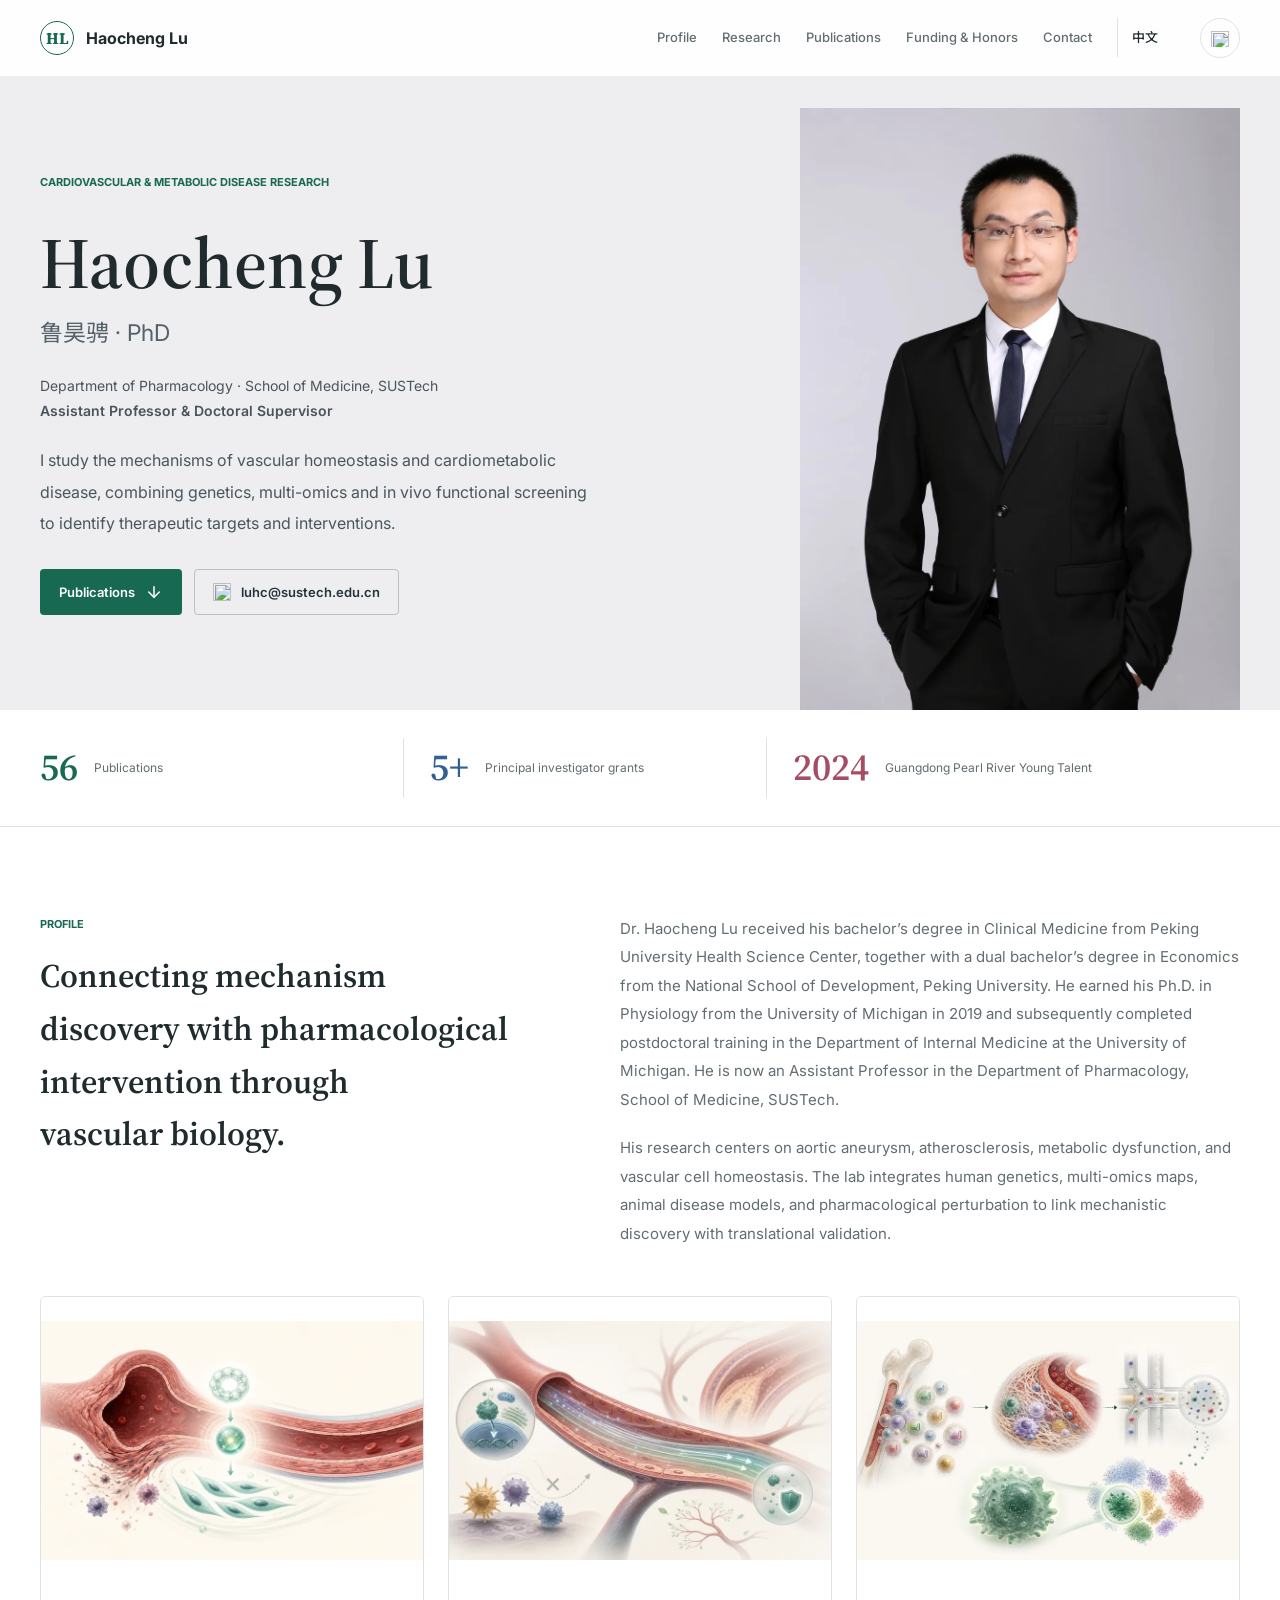
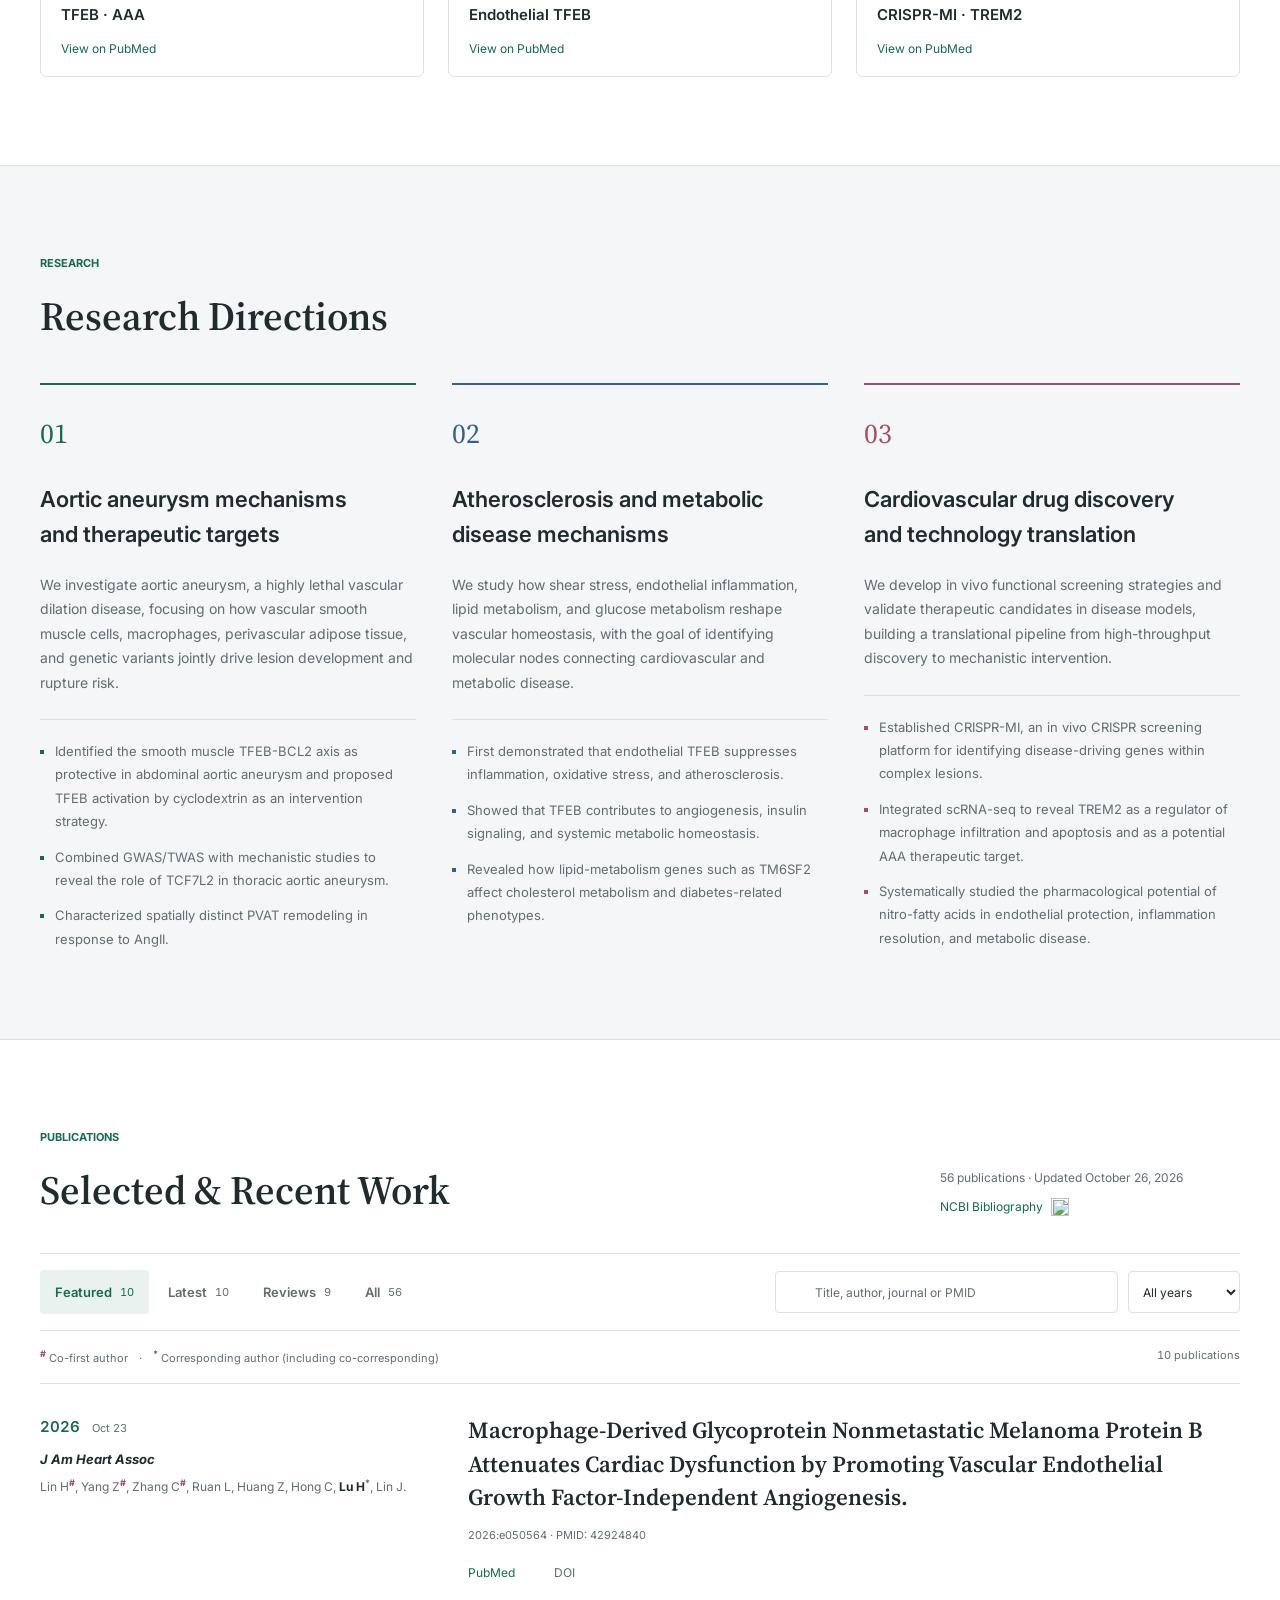
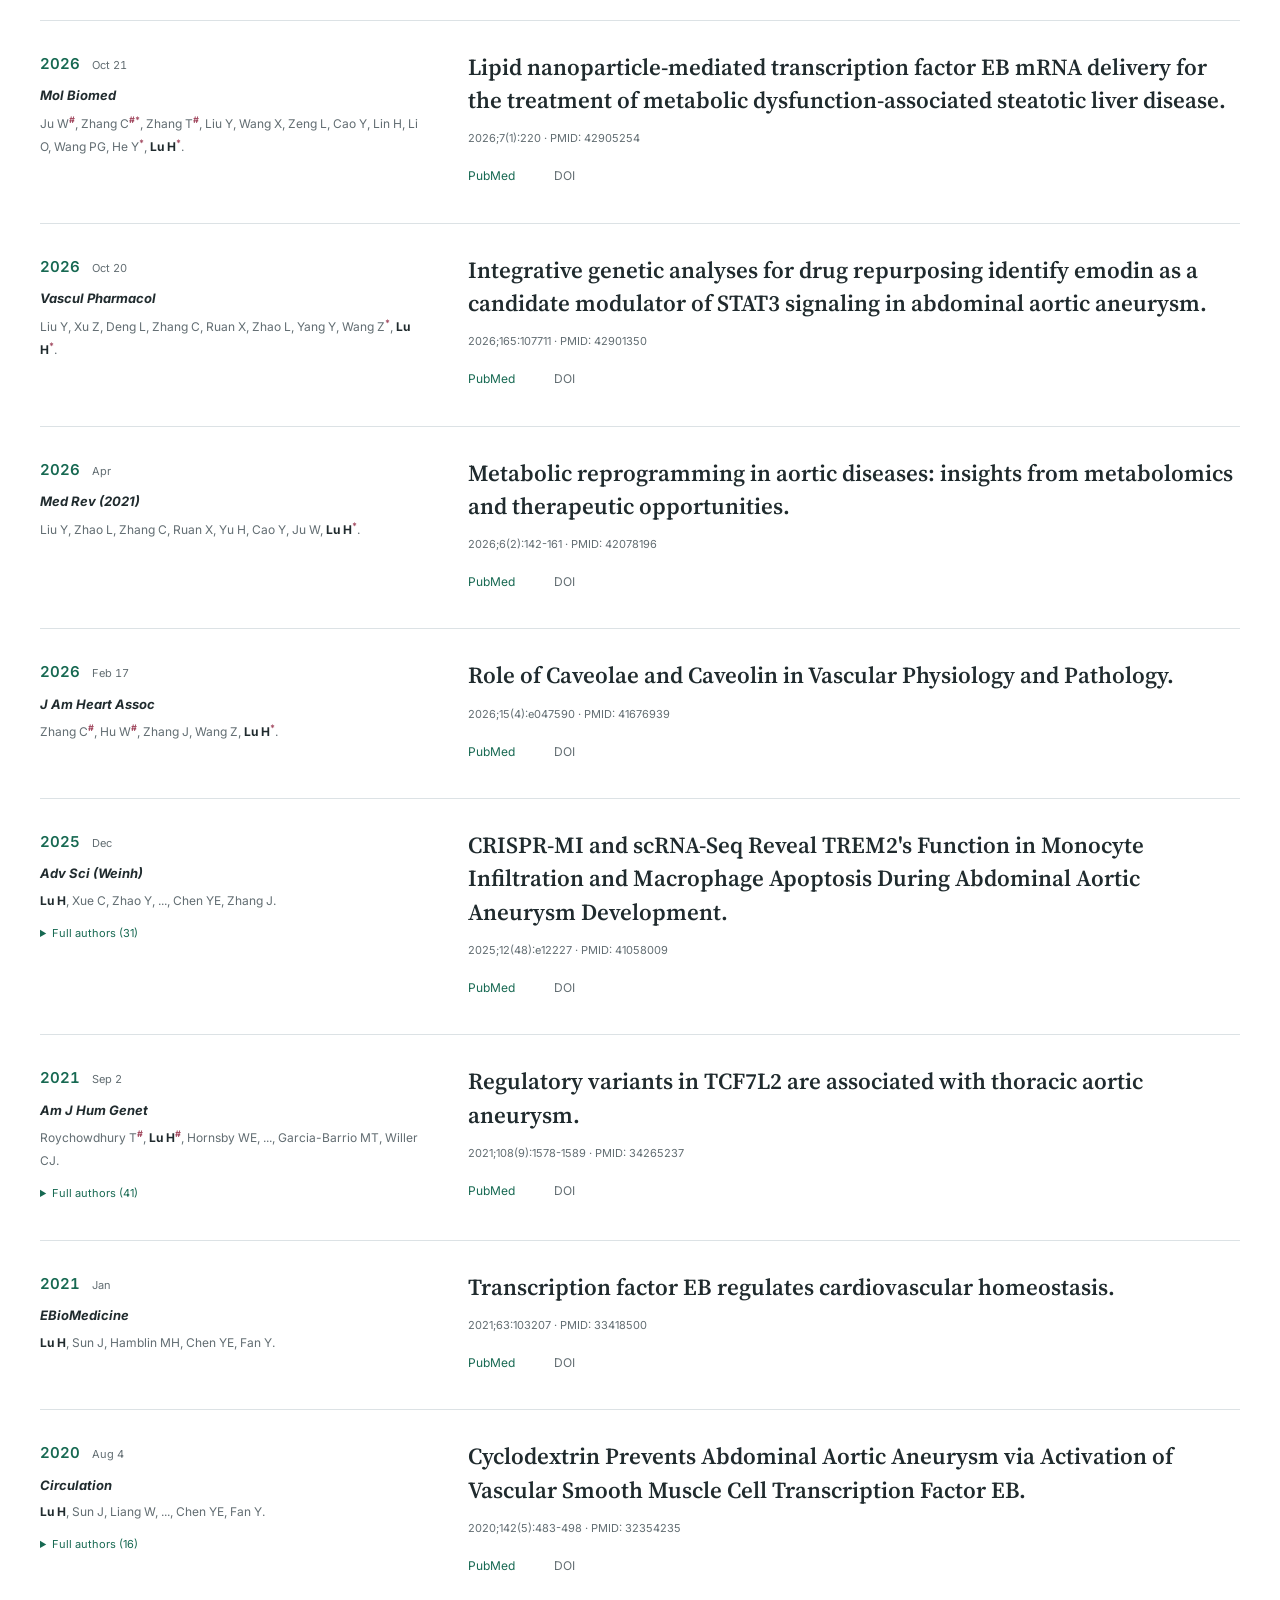
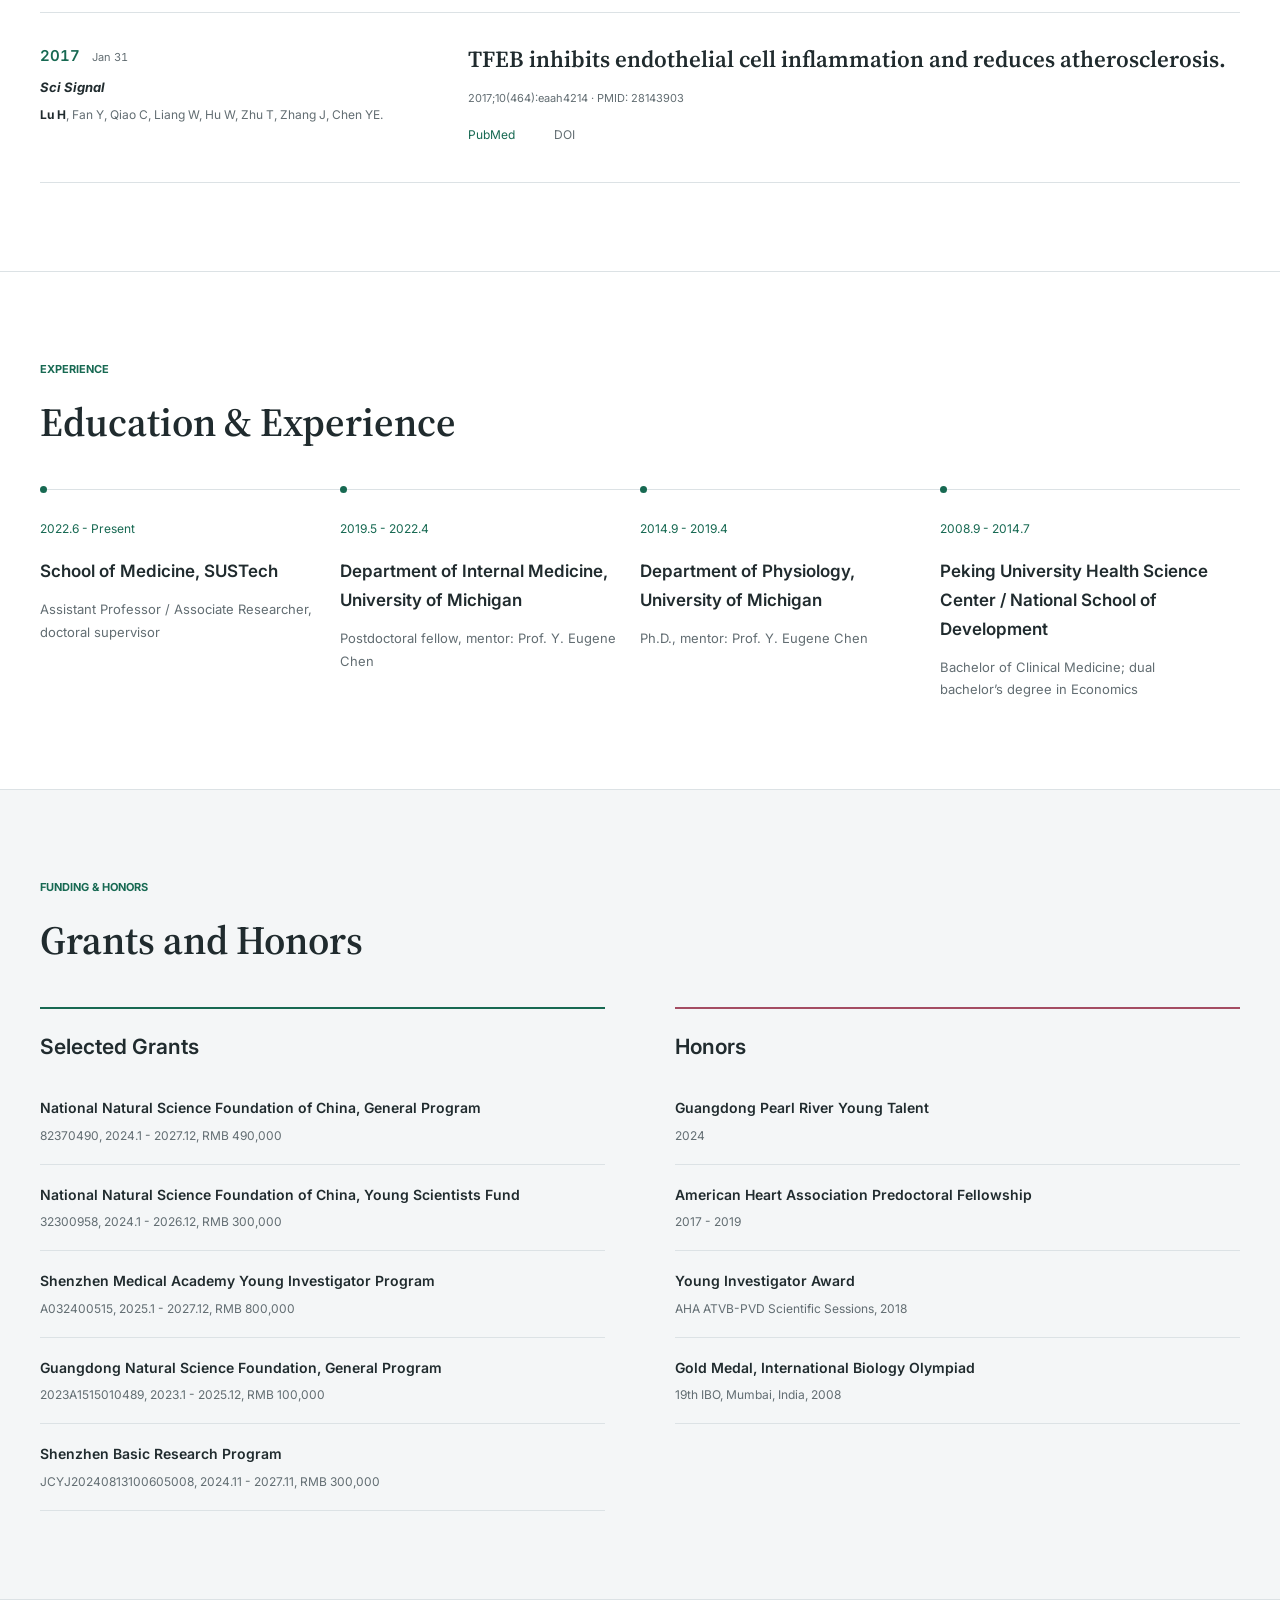
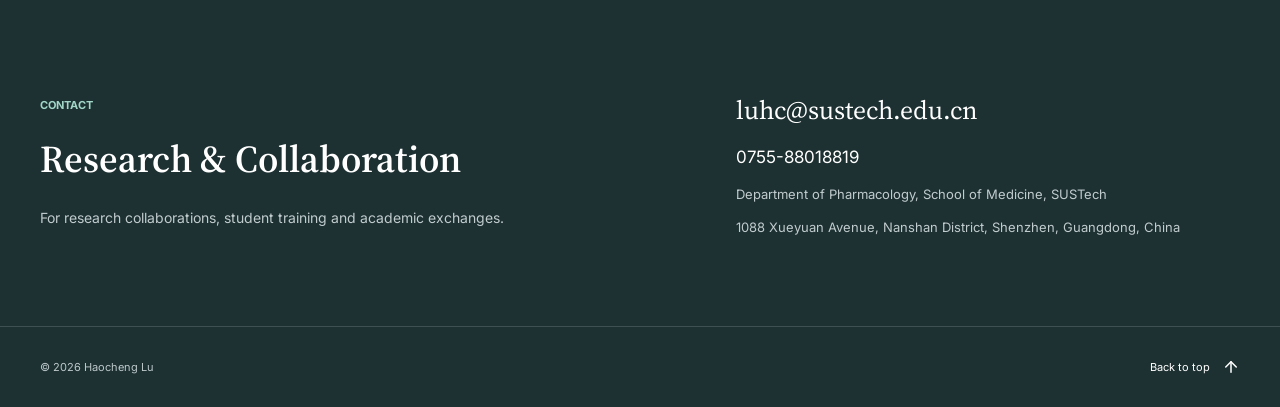
==== commit 9b7c8ccd: "Feature GPNMB paper and add accessible page motion" ====
--- a/en.html
+++ b/en.html
@@ -18,7 +18,7 @@
     <link rel="alternate" hreflang="zh-CN" href="https://pkulhc.github.io/PersonalWebsite/" />
     <meta name="theme-color" content="#f8f9fa" />
     <script src="theme.js?v=20261026"></script>
-    <link rel="stylesheet" href="styles.css?v=20261026" />
+    <link rel="stylesheet" href="styles.css?v=20261026-motion1" />
   </head>
   <body>
     <a class="skip-link" href="#main-content">Skip to content</a>
@@ -177,11 +177,11 @@
           </div>
           <div class="publication-context"><p class="publication-legend"><sup>#</sup> Co-first author <span>·</span> <sup>*</sup> Corresponding author (including co-corresponding)</p><p id="publication-count" role="status" aria-live="polite" aria-atomic="true">56 publications</p></div>
           <div id="publication-results" class="publication-list" tabindex="0">
-            <article class="publication" data-groups="all latest" data-year="2026" data-pmid="42924840" data-date="2026-10-23">
+            <article class="publication" data-groups="all featured latest" data-year="2026" data-pmid="42924840" data-date="2026-10-23">
               <div class="publication-meta">
                 <time datetime="2026-10-23">2026<span class="pub-month">Oct 23</span></time>
                 <p class="pub-journal"><strong><em>J Am Heart Assoc</em></strong></p>
-                <div class="pub-authors"><span>Lin H<sup>#</sup>, Yang Z<sup>#</sup>, Zhang C<sup>#</sup>, Ruan L, Huang Z, Hong C, <strong class="me">Lu H</strong>, Lin J.</span></div>
+                <div class="pub-authors"><span>Lin H<sup>#</sup>, Yang Z<sup>#</sup>, Zhang C<sup>#</sup>, Ruan L, Huang Z, Hong C, <strong class="me">Lu H</strong><sup>*</sup>, Lin J.</span></div>
               </div>
               <div class="publication-main">
                 <h3><a href="https://pubmed.ncbi.nlm.nih.gov/42924840/" target="_blank" rel="noopener noreferrer">Macrophage-Derived Glycoprotein Nonmetastatic Melanoma Protein B Attenuates Cardiac Dysfunction by Promoting Vascular Endothelial Growth Factor-Independent Angiogenesis.</a></h3>
@@ -513,7 +513,7 @@
                 <div class="paper-links"><a class="pubmed-link" href="https://pubmed.ncbi.nlm.nih.gov/34661916/" target="_blank" rel="noopener noreferrer" aria-label="PubMed: Liver-humanized mice: A translational strategy to study metabolic disorders.">PubMed <img class="icon" src="assets/icons/arrow-up-right.svg" width="16" height="16" alt="" /></a><a class="doi-link" href="https://doi.org/10.1002/jcp.30610" target="_blank" rel="noopener noreferrer" aria-label="DOI: Liver-humanized mice: A translational strategy to study metabolic disorders.">DOI <img class="icon" src="assets/icons/arrow-up-right.svg" width="16" height="16" alt="" /></a></div>
               </div>
             </article>
-            <article class="publication" data-groups="all featured reviews" data-year="2021" data-pmid="34796717" data-date="2021-12-21">
+            <article class="publication" data-groups="all reviews" data-year="2021" data-pmid="34796717" data-date="2021-12-21">
               <div class="publication-meta">
                 <time datetime="2021-12-21">2021<span class="pub-month">Dec 21</span></time>
                 <p class="pub-journal"><strong><em>J Am Heart Assoc</em></strong></p>
@@ -916,7 +916,7 @@
       <a href="#top">Back to top<img class="icon" src="assets/icons/arrow-up.svg" width="16" height="16" alt="" /></a>
     </footer>
 
-    <script src="script.js?v=20261026"></script>
+    <script src="script.js?v=20261026-motion1"></script>
     <noscript>
       <style>
         .animate-on-scroll,
--- a/styles.css
+++ b/styles.css
@@ -200,6 +200,38 @@
 footer { display: flex; justify-content: space-between; align-items: center; gap: 20px; padding: 24px var(--gutter); background: #1d3032; color: #bdc9cb; font-size: 11px; }
 footer a { display: inline-flex; align-items: center; gap: 12px; color: #fff; min-height: 32px; }
 footer .icon { filter: invert(1); }
+
+/* Short, one-shot motion keeps the academic content in the foreground. */
+@media (prefers-reduced-motion: no-preference) {
+  body, .site-header, .hero, .stats, .section, footer {
+    transition: background-color 240ms ease, border-color 240ms ease, color 180ms ease;
+  }
+  .site-nav a { transition: color 180ms ease, box-shadow 180ms ease; }
+  .button {
+    transition: transform 200ms ease, box-shadow 200ms ease, background-color 200ms ease, border-color 200ms ease;
+  }
+  .theme-toggle, .nav-toggle {
+    transition: transform 160ms ease, background-color 180ms ease, border-color 180ms ease;
+  }
+  .theme-toggle:active, .nav-toggle:active { transform: scale(0.94); }
+  .button:active { transform: translateY(1px); }
+  .profile-figure {
+    transition: transform 280ms ease, box-shadow 280ms ease, border-color 220ms ease;
+  }
+  .publication-main h3 { transition: transform 220ms ease; }
+  .paper-links .icon, .publication-source .icon, .profile-paper-link::after, footer .icon {
+    transition: transform 200ms ease;
+  }
+  .tab { transition: background-color 180ms ease, color 180ms ease; }
+}
+@media (hover: hover) and (pointer: fine) and (prefers-reduced-motion: no-preference) {
+  .button:hover { transform: translateY(-2px); box-shadow: 0 6px 16px #00000012; }
+  .profile-figure:hover { transform: translateY(-4px); box-shadow: 0 12px 28px #00000012; }
+  .publication:hover .publication-main h3 { transform: translateX(3px); }
+  .paper-links a:hover .icon, .publication-source a:hover .icon,
+  .profile-paper-link:hover::after { transform: translate(2px, -2px); }
+  footer a:hover .icon { transform: translateY(-3px); }
+}
 
 @media (max-width: 1100px) {
   .site-header { gap: 18px; }
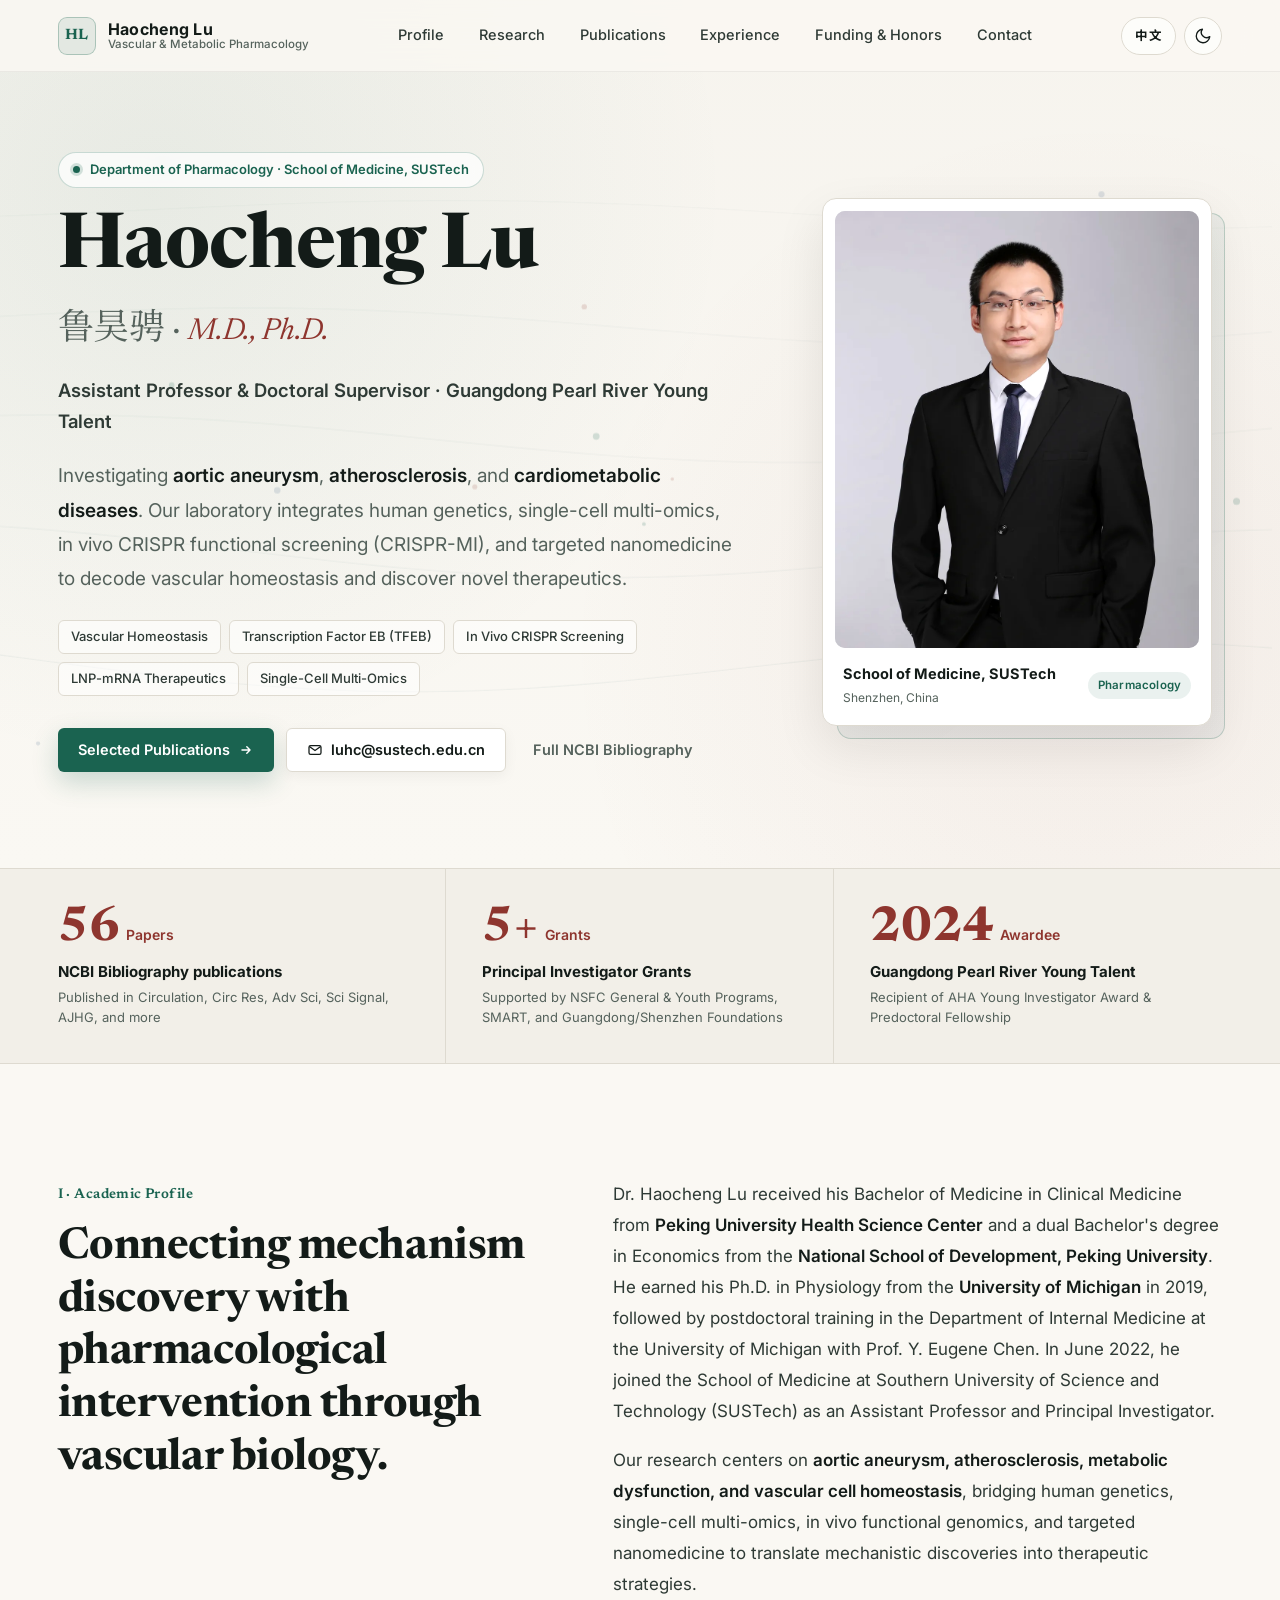
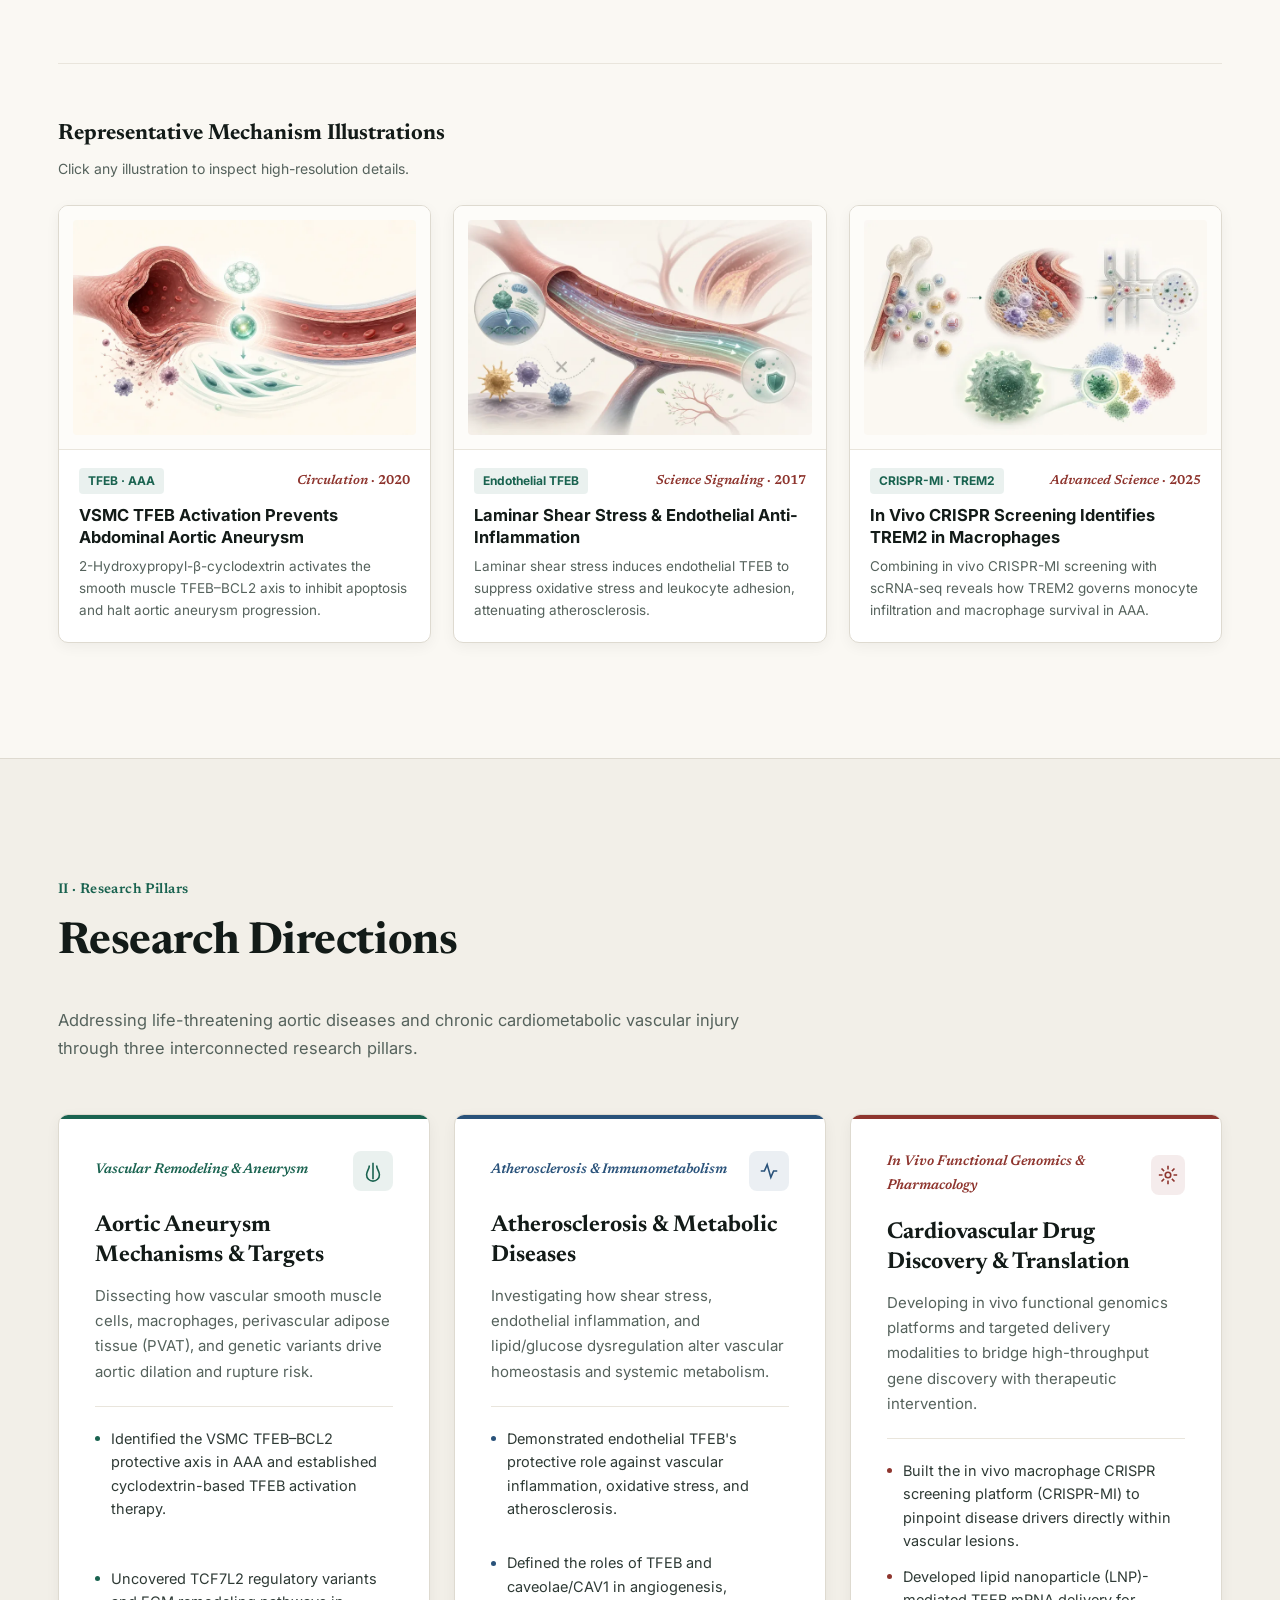
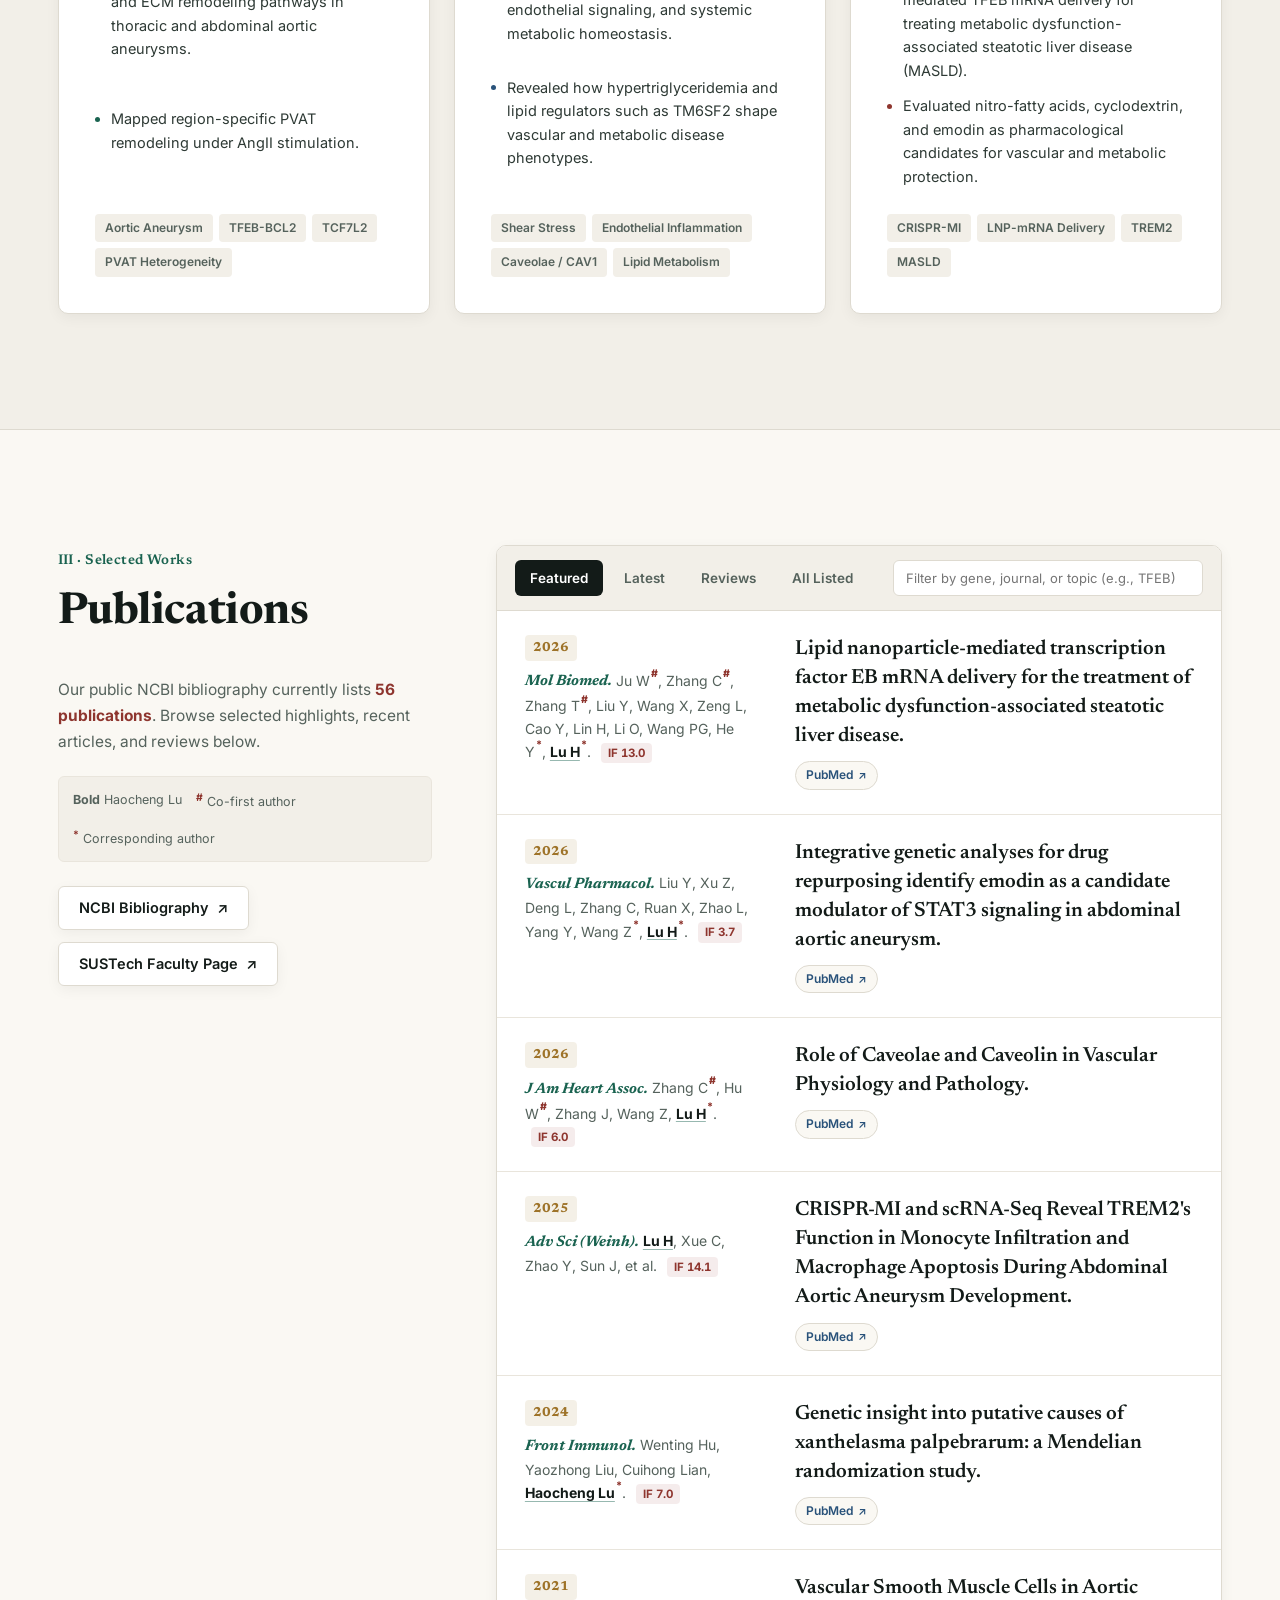
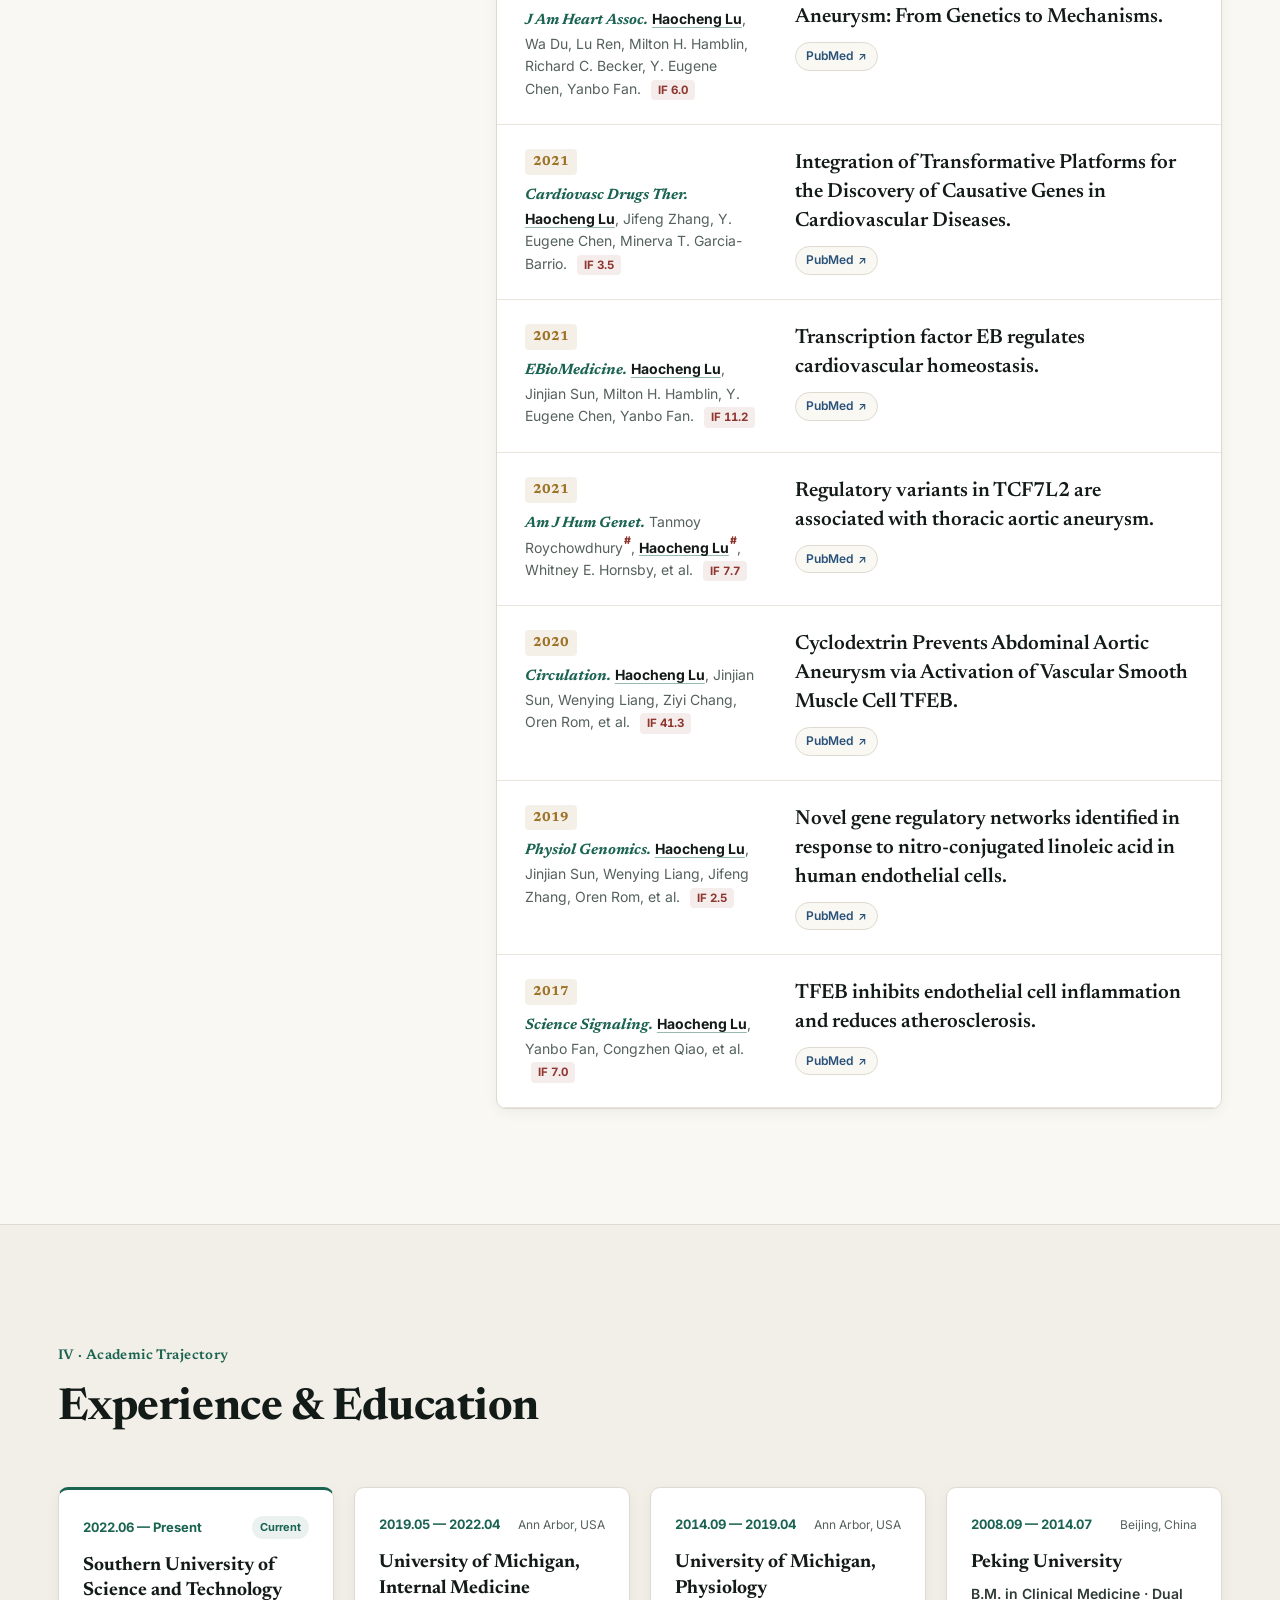
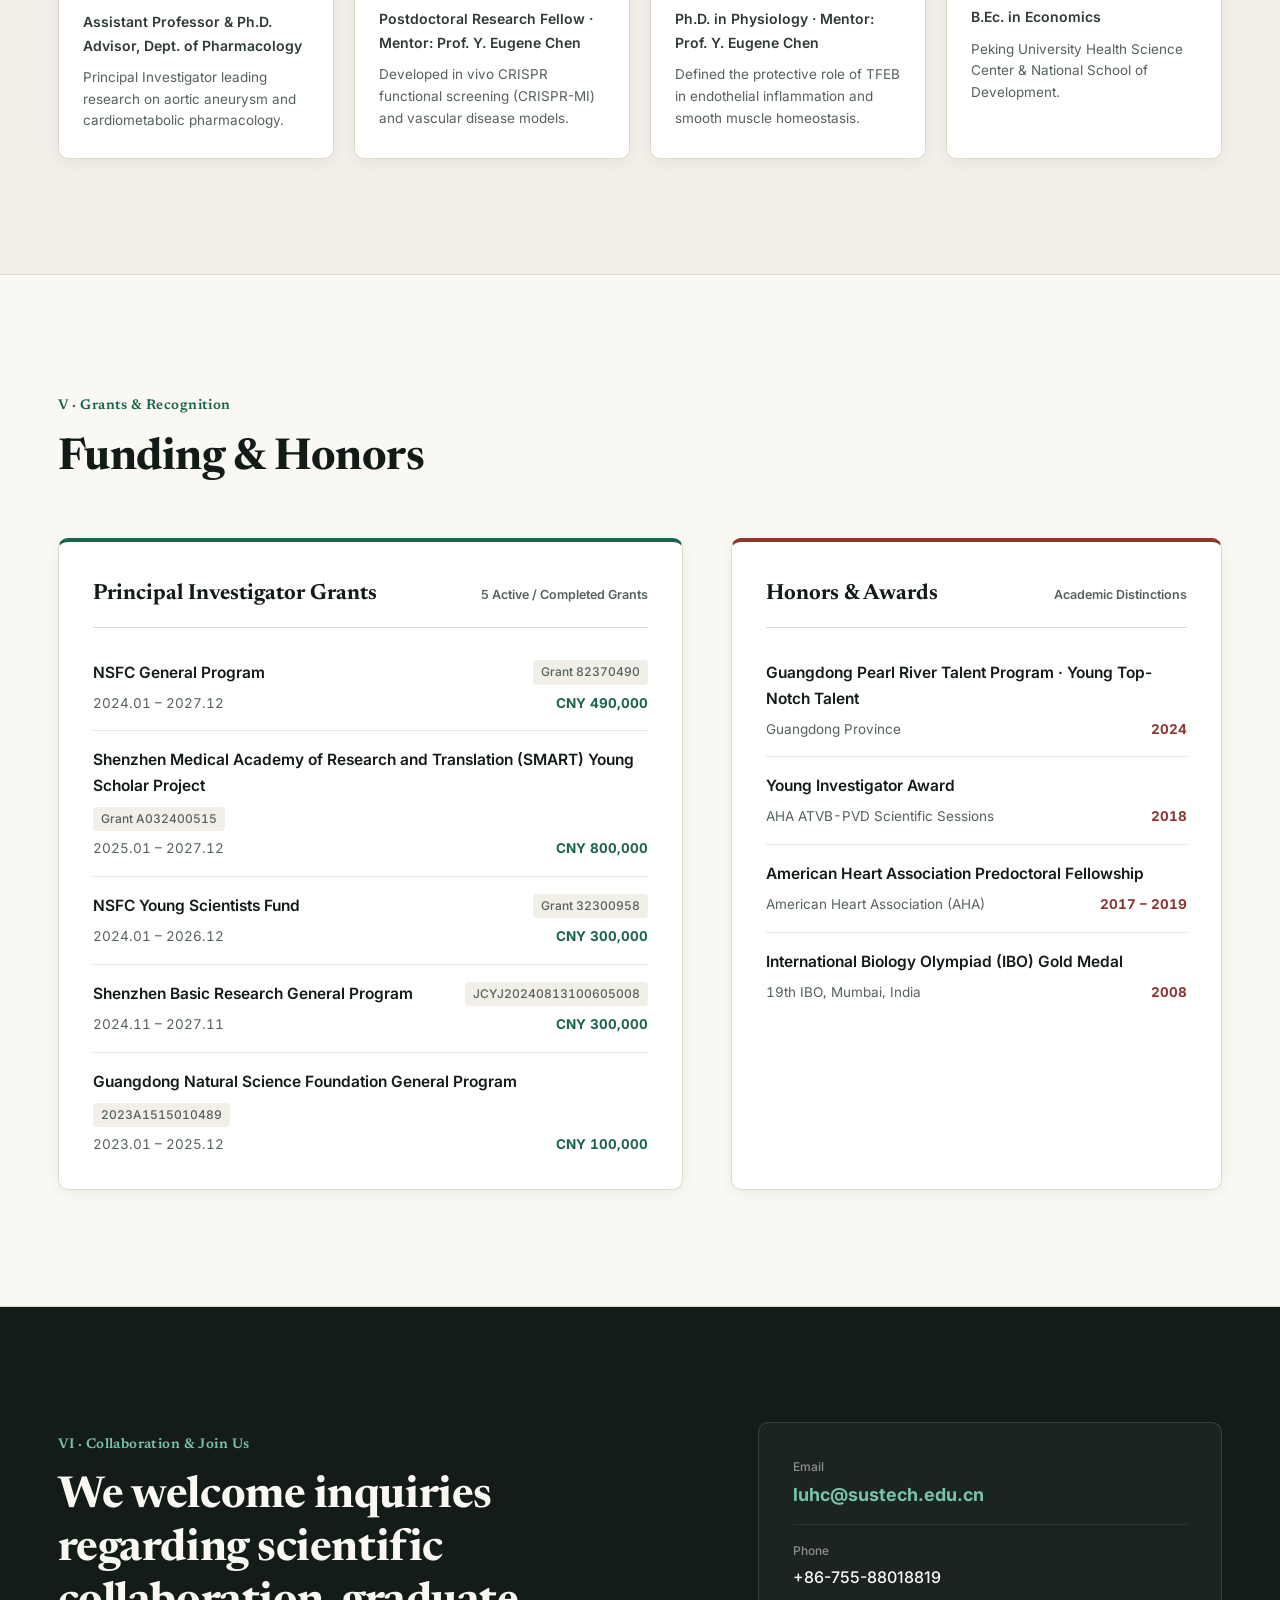
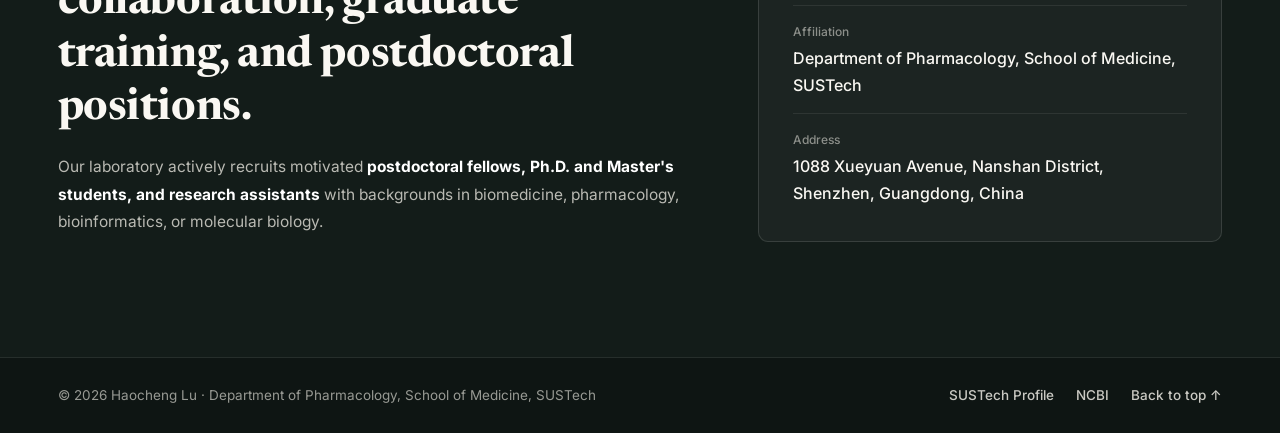
==== commit d39fd03b: "Redesign site with editorial layout and bilingual pages - Editorial academic redesign: Newsreader/No" ====
--- a/en.html
+++ b/en.html
@@ -5,918 +5,939 @@
     <meta name="viewport" content="width=device-width, initial-scale=1" />
     <meta
       name="description"
-      content="Haocheng Lu, Assistant Professor in the Department of Pharmacology, School of Medicine, Southern University of Science and Technology. Research in cardiovascular and metabolic diseases."
+      content="Haocheng Lu, Assistant Professor in the Department of Pharmacology, School of Medicine, Southern University of Science and Technology (SUSTech). Research in cardiovascular and metabolic diseases."
     />
-    <title>Haocheng Lu | Personal Website</title>
+    <title>Haocheng Lu, M.D., Ph.D. | SUSTech School of Medicine</title>
+
+    <!-- Open Graph -->
+    <meta property="og:title" content="Haocheng Lu, M.D., Ph.D. | SUSTech" />
+    <meta property="og:description" content="Assistant Professor in the Department of Pharmacology, School of Medicine, SUSTech. Cardiovascular and metabolic disease research." />
+    <meta property="og:image" content="https://pkulhc.github.io/PersonalWebsite/assets/haocheng-lu.webp" />
+    <meta property="og:url" content="https://pkulhc.github.io/PersonalWebsite/en.html" />
+    <meta property="og:type" content="website" />
+
+    <!-- Twitter Card -->
+    <meta name="twitter:card" content="summary_large_image" />
+    <meta name="twitter:title" content="Haocheng Lu, M.D., Ph.D. | SUSTech" />
+    <meta name="twitter:description" content="Assistant Professor in the Department of Pharmacology, School of Medicine, SUSTech." />
+    <meta name="twitter:image" content="https://pkulhc.github.io/PersonalWebsite/assets/haocheng-lu.webp" />
+
+    <link rel="canonical" href="https://pkulhc.github.io/PersonalWebsite/en.html" />
+    <link rel="alternate" hreflang="zh-CN" href="https://pkulhc.github.io/PersonalWebsite/" />
+    <meta name="robots" content="index, follow" />
+    <meta name="theme-color" content="#faf8f3" />
+    <meta name="theme-color" content="#0f1412" media="(prefers-color-scheme: dark)" />
+
+    <link
+      rel="icon"
+      href="data:image/svg+xml,<svg xmlns='http://www.w3.org/2000/svg' viewBox='0 0 36 36'><rect width='36' height='36' rx='8' fill='%231a6350'/><text x='18' y='24' text-anchor='middle' font-family='Georgia,serif' font-weight='700' font-size='17' fill='%23faf8f3'>HL</text></svg>"
+    />
+
     <link rel="preconnect" href="https://fonts.googleapis.com" />
     <link rel="preconnect" href="https://fonts.gstatic.com" crossorigin />
     <link
-      href="https://fonts.googleapis.com/css2?family=Inter:wght@400;500;600;700;800&family=Noto+Sans+SC:wght@400;500;700;900&family=Noto+Serif+SC:wght@600;700;900&family=Source+Serif+4:opsz,wght@8..60,600;8..60,700&display=swap"
+      rel="preload"
+      as="style"
+      href="https://fonts.googleapis.com/css2?family=Inter:wght@400;500;600;700&family=Newsreader:ital,opsz,wght@0,6..72,400;0,6..72,500;0,6..72,600;1,6..72,400;1,6..72,500&family=Noto+Sans+SC:wght@400;500;700&family=Noto+Serif+SC:wght@600;700&display=swap"
+    />
+    <link
+      href="https://fonts.googleapis.com/css2?family=Inter:wght@400;500;600;700&family=Newsreader:ital,opsz,wght@0,6..72,400;0,6..72,500;0,6..72,600;1,6..72,400;1,6..72,500&family=Noto+Sans+SC:wght@400;500;700&family=Noto+Serif+SC:wght@600;700&display=swap"
       rel="stylesheet"
     />
-    <link rel="canonical" href="https://pkulhc.github.io/PersonalWebsite/en.html" />
-    <link rel="alternate" hreflang="zh-CN" href="https://pkulhc.github.io/PersonalWebsite/" />
-    <meta name="theme-color" content="#f8f9fa" />
-    <script src="theme.js?v=20261026"></script>
-    <link rel="stylesheet" href="styles.css?v=20261026-motion1" />
+    <link rel="stylesheet" href="styles.css" />
   </head>
   <body>
-    <a class="skip-link" href="#main-content">Skip to content</a>
+    <a class="skip-link" href="#main-content">Skip to main content</a>
+
     <header class="site-header" data-scrolled="false">
-      <span class="scroll-progress" aria-hidden="true"></span>
-      <a class="brand" href="#top" aria-label="Haocheng Lu homepage">
-        <span class="brand-mark">HL</span>
-        <span>Haocheng Lu</span>
-      </a>
-      <button class="nav-toggle" aria-label="Open navigation menu" aria-expanded="false" aria-controls="site-nav">
-        <img class="icon" src="assets/icons/menu.svg" width="20" height="20" alt="" />
-      </button>
-      <nav id="site-nav" class="site-nav" aria-label="Main navigation">
-        <a href="#about">Profile</a>
-        <a href="#research">Research</a>
-        <a href="#publications">Publications</a>
-        <a href="#projects">Funding & Honors</a>
-        <a href="#contact">Contact</a>
-        <a class="language-link" href="index.html">中文</a>
-      </nav>
-      <button class="theme-toggle" aria-label="Switch to dark mode" title="Switch to dark mode"><img class="icon" src="assets/icons/moon.svg" width="20" height="20" alt="" /></button>
+      <div class="header-inner">
+        <a class="brand" href="#main-content" aria-label="Haocheng Lu homepage">
+          <span class="brand-mark">HL</span>
+          <span class="brand-text">
+            <strong>Haocheng Lu</strong>
+            <small>Vascular &amp; Metabolic Pharmacology</small>
+          </span>
+        </a>
+
+        <nav id="site-nav" class="site-nav" aria-label="Main navigation">
+          <a href="#about">Profile</a>
+          <a href="#research">Research</a>
+          <a href="#publications">Publications</a>
+          <a href="#timeline">Experience</a>
+          <a href="#projects">Funding &amp; Honors</a>
+          <a href="#contact">Contact</a>
+        </nav>
+
+        <div class="header-controls">
+          <a class="lang-switch" href="index.html" aria-label="切换到中文版">中文</a>
+          <button class="theme-toggle" type="button" aria-label="Toggle dark mode" title="Toggle theme">
+            <svg class="icon-moon" viewBox="0 0 24 24" width="18" height="18" fill="none" stroke="currentColor" stroke-width="1.8" stroke-linecap="round" stroke-linejoin="round" aria-hidden="true">
+              <path d="M21 12.79A9 9 0 1 1 11.21 3 7 7 0 0 0 21 12.79z"></path>
+            </svg>
+            <svg class="icon-sun" viewBox="0 0 24 24" width="18" height="18" fill="none" stroke="currentColor" stroke-width="1.8" stroke-linecap="round" stroke-linejoin="round" aria-hidden="true">
+              <circle cx="12" cy="12" r="5"></circle>
+              <line x1="12" y1="1" x2="12" y2="3"></line>
+              <line x1="12" y1="21" x2="12" y2="23"></line>
+              <line x1="4.22" y1="4.22" x2="5.64" y2="5.64"></line>
+              <line x1="18.36" y1="18.36" x2="19.78" y2="19.78"></line>
+              <line x1="1" y1="12" x2="3" y2="12"></line>
+              <line x1="21" y1="12" x2="23" y2="12"></line>
+              <line x1="4.22" y1="19.78" x2="5.64" y2="18.36"></line>
+              <line x1="18.36" y1="5.64" x2="19.78" y2="4.22"></line>
+            </svg>
+          </button>
+          <button class="nav-toggle" type="button" aria-expanded="false" aria-controls="site-nav" aria-label="Open navigation menu">
+            <span></span>
+            <span></span>
+          </button>
+        </div>
+      </div>
     </header>
 
-    <main id="top">
-      <section id="main-content" class="hero" aria-labelledby="hero-title">
-        <div class="hero-copy">
-          <p class="eyebrow">Cardiovascular & Metabolic Disease Research</p>
-          <h1 id="hero-title">Haocheng Lu<span>鲁昊骋 · PhD</span></h1>
-          <p class="hero-role">Department of Pharmacology · School of Medicine, SUSTech<br /><strong>Assistant Professor &amp; Doctoral Supervisor</strong></p>
-          <p class="lead">
-            I study the mechanisms of vascular homeostasis and cardiometabolic disease, combining genetics, multi-omics and in vivo functional screening to identify therapeutic targets and interventions.
-          </p>
-          <div class="hero-actions">
-            <a class="button primary" href="#publications">Publications<img class="icon" src="assets/icons/arrow-down.svg" width="18" height="18" alt="" /></a>
-            <a class="button secondary" href="mailto:luhc@sustech.edu.cn"><img class="icon" src="assets/icons/mail.svg" width="18" height="18" alt="" />luhc@sustech.edu.cn</a>
-          </div>
-        </div>
-        <div class="portrait-wrap" aria-label="Portrait of Haocheng Lu">
-          <img src="assets/haocheng-lu.webp" alt="Portrait of Haocheng Lu" width="960" height="1280" fetchpriority="high" />
+    <main id="main-content">
+      <!-- Hero Section -->
+      <section class="hero">
+        <canvas id="hero-canvas" aria-hidden="true"></canvas>
+        <div class="container hero-grid">
+          <div class="hero-copy">
+            <div class="affiliation-pill">
+              <span class="pulse-dot" aria-hidden="true"></span>
+              <span>Department of Pharmacology · School of Medicine, SUSTech</span>
+            </div>
+
+            <h1>
+              <span class="name-zh">Haocheng Lu</span>
+              <span class="name-en">鲁昊骋 · <em>M.D., Ph.D.</em></span>
+            </h1>
+
+            <p class="hero-role">
+              Assistant Professor &amp; Doctoral Supervisor · Guangdong Pearl River Young Talent
+            </p>
+
+            <p class="lead">
+              Investigating <strong>aortic aneurysm</strong>, <strong>atherosclerosis</strong>, and <strong>cardiometabolic diseases</strong>. Our laboratory integrates human genetics, single-cell multi-omics, in vivo CRISPR functional screening (CRISPR-MI), and targeted nanomedicine to decode vascular homeostasis and discover novel therapeutics.
+            </p>
+
+            <div class="hero-tags" aria-label="Research keywords">
+              <span>Vascular Homeostasis</span>
+              <span>Transcription Factor EB (TFEB)</span>
+              <span>In Vivo CRISPR Screening</span>
+              <span>LNP-mRNA Therapeutics</span>
+              <span>Single-Cell Multi-Omics</span>
+            </div>
+
+            <div class="hero-actions">
+              <a class="button primary" href="#publications">
+                <span>Selected Publications</span>
+                <svg viewBox="0 0 20 20" width="16" height="16" fill="none" stroke="currentColor" stroke-width="1.8" aria-hidden="true">
+                  <path d="M5 10h10M11 6l4 4-4 4" stroke-linecap="round" stroke-linejoin="round"/>
+                </svg>
+              </a>
+              <a class="button secondary" href="mailto:luhc@sustech.edu.cn">
+                <svg viewBox="0 0 20 20" width="16" height="16" fill="none" stroke="currentColor" stroke-width="1.6" aria-hidden="true">
+                  <rect x="2.5" y="4.5" width="15" height="11" rx="2"/>
+                  <path d="m3 5.5 7 5 7-5"/>
+                </svg>
+                <span>luhc@sustech.edu.cn</span>
+              </a>
+              <a class="button ghost" href="https://www.ncbi.nlm.nih.gov/myncbi/haocheng.lu.2/bibliography/public/" target="_blank" rel="noreferrer">
+                <span>Full NCBI Bibliography</span>
+              </a>
+            </div>
+          </div>
+
+          <div class="portrait-wrap" aria-label="Portrait of Haocheng Lu">
+            <figure class="portrait-frame">
+              <div class="portrait-image-box">
+                <img src="assets/haocheng-lu.webp" alt="Portrait of Haocheng Lu" fetchpriority="high" />
+              </div>
+              <figcaption class="portrait-caption">
+                <div class="caption-main">
+                  <strong>School of Medicine, SUSTech</strong>
+                  <span>Shenzhen, China</span>
+                </div>
+                <div class="caption-badge">Pharmacology</div>
+              </figcaption>
+            </figure>
+          </div>
         </div>
       </section>
 
-      <section class="stats" aria-label="Academic overview">
-        <div>
-          <strong data-publication-total>56</strong>
-          <span>Publications</span>
-        </div>
-        <div>
-          <strong>5+</strong>
-          <span>Principal investigator grants</span>
-        </div>
-        <div>
-          <strong>2024</strong>
-          <span>Guangdong Pearl River Young Talent</span>
+      <!-- Key Metrics Bar -->
+      <section class="stats-bar" aria-label="Academic overview">
+        <div class="container stats">
+          <div class="stat-cell">
+            <div class="stat-head">
+              <strong id="ncbi-count">56</strong>
+              <span class="stat-unit">Papers</span>
+            </div>
+            <p class="stat-title">NCBI Bibliography publications</p>
+            <span class="stat-desc">Published in Circulation, Circ Res, Adv Sci, Sci Signal, AJHG, and more</span>
+          </div>
+          <div class="stat-cell">
+            <div class="stat-head">
+              <strong>5+</strong>
+              <span class="stat-unit">Grants</span>
+            </div>
+            <p class="stat-title">Principal Investigator Grants</p>
+            <span class="stat-desc">Supported by NSFC General &amp; Youth Programs, SMART, and Guangdong/Shenzhen Foundations</span>
+          </div>
+          <div class="stat-cell">
+            <div class="stat-head">
+              <strong data-no-count="true">2024</strong>
+              <span class="stat-unit">Awardee</span>
+            </div>
+            <p class="stat-title">Guangdong Pearl River Young Talent</p>
+            <span class="stat-desc">Recipient of AHA Young Investigator Award &amp; Predoctoral Fellowship</span>
+          </div>
         </div>
       </section>
 
-      <section id="about" class="section intro-grid animate-on-scroll">
-        <div>
-          <p class="section-kicker">Profile</p>
-          <h2>Connecting mechanism discovery with pharmacological intervention through vascular biology.</h2>
-        </div>
-        <div class="intro-text">
-          <p>
-            Dr. Haocheng Lu received his bachelor’s degree in Clinical Medicine from Peking University Health Science Center, together with a dual bachelor’s degree in Economics from the National School of Development, Peking University. He earned his Ph.D. in Physiology from the University of Michigan in 2019 and subsequently completed postdoctoral training in the Department of Internal Medicine at the University of Michigan. He is now an Assistant Professor in the Department of Pharmacology, School of Medicine, SUSTech.
-          </p>
-          <p>
-            His research centers on aortic aneurysm, atherosclerosis, metabolic dysfunction, and vascular cell homeostasis. The lab integrates human genetics, multi-omics maps, animal disease models, and pharmacological perturbation to link mechanistic discovery with translational validation.
-          </p>
-        </div>
-        <div class="profile-visuals animate-stagger" aria-label="Representative mechanism illustrations">
-          <figure class="profile-figure">
-            <img src="assets/profile-tfeb-aaa.webp" alt="Scientific illustration of TFEB activation protecting vascular smooth muscle cells and reducing abdominal aortic aneurysm formation" loading="lazy" decoding="async" />
-            <figcaption>TFEB · AAA</figcaption>
-            <a class="profile-paper-link" href="https://pubmed.ncbi.nlm.nih.gov/32354235/" target="_blank" rel="noreferrer">View on PubMed</a>
-          </figure>
-          <figure class="profile-figure">
-            <img src="assets/profile-endothelial-tfeb.webp" alt="Scientific illustration of endothelial TFEB suppressing inflammation under laminar flow and reducing atherosclerosis" loading="lazy" decoding="async" />
-            <figcaption>Endothelial TFEB</figcaption>
-            <a class="profile-paper-link" href="https://pubmed.ncbi.nlm.nih.gov/28143903/" target="_blank" rel="noreferrer">View on PubMed</a>
-          </figure>
-          <figure class="profile-figure">
-            <img src="assets/profile-crispr-trem2.webp" alt="Scientific illustration of CRISPR-MI and single-cell sequencing identifying TREM2-mediated macrophage mechanisms" loading="lazy" decoding="async" />
-            <figcaption>CRISPR-MI · TREM2</figcaption>
-            <a class="profile-paper-link" href="https://pubmed.ncbi.nlm.nih.gov/41058009/" target="_blank" rel="noreferrer">View on PubMed</a>
-          </figure>
+      <!-- About & Mechanism Atlas -->
+      <section id="about" class="section">
+        <div class="container">
+          <div class="intro-grid animate-on-scroll">
+            <div class="intro-header">
+              <p class="section-index">I · Academic Profile</p>
+              <h2>Connecting mechanism discovery with pharmacological intervention through vascular biology.</h2>
+            </div>
+            <div class="intro-text">
+              <p>
+                Dr. Haocheng Lu received his Bachelor of Medicine in Clinical Medicine from <strong>Peking University Health Science Center</strong> and a dual Bachelor's degree in Economics from the <strong>National School of Development, Peking University</strong>. He earned his Ph.D. in Physiology from the <strong>University of Michigan</strong> in 2019, followed by postdoctoral training in the Department of Internal Medicine at the University of Michigan with Prof. Y. Eugene Chen. In June 2022, he joined the School of Medicine at Southern University of Science and Technology (SUSTech) as an Assistant Professor and Principal Investigator.
+              </p>
+              <p>
+                Our research centers on <strong>aortic aneurysm, atherosclerosis, metabolic dysfunction, and vascular cell homeostasis</strong>, bridging human genetics, single-cell multi-omics, in vivo functional genomics, and targeted nanomedicine to translate mechanistic discoveries into therapeutic strategies.
+              </p>
+            </div>
+          </div>
+
+          <div class="atlas-header animate-on-scroll">
+            <div>
+              <h3>Representative Mechanism Illustrations</h3>
+              <p>Click any illustration to inspect high-resolution details.</p>
+            </div>
+          </div>
+
+          <div class="profile-visuals animate-stagger" aria-label="Representative mechanism illustrations">
+            <figure class="profile-figure" tabindex="0" role="button" aria-label="Enlarge TFEB and Abdominal Aortic Aneurysm illustration">
+              <div class="figure-media">
+                <img
+                  src="assets/profile-tfeb-aaa.webp"
+                  alt="Scientific illustration of TFEB activation protecting vascular smooth muscle cells and reducing abdominal aortic aneurysm formation"
+                  loading="lazy"
+                  decoding="async"
+                />
+                <span class="figure-zoom-hint" aria-hidden="true">Click to enlarge</span>
+              </div>
+              <figcaption>
+                <div class="figcaption-top">
+                  <span class="figure-tag">TFEB · AAA</span>
+                  <span class="figure-journal"><em>Circulation</em> · 2020</span>
+                </div>
+                <h4>VSMC TFEB Activation Prevents Abdominal Aortic Aneurysm</h4>
+                <p>2-Hydroxypropyl-β-cyclodextrin activates the smooth muscle TFEB–BCL2 axis to inhibit apoptosis and halt aortic aneurysm progression.</p>
+              </figcaption>
+            </figure>
+
+            <figure class="profile-figure" tabindex="0" role="button" aria-label="Enlarge Endothelial TFEB and Atherosclerosis illustration">
+              <div class="figure-media">
+                <img
+                  src="assets/profile-endothelial-tfeb.webp"
+                  alt="Scientific illustration of endothelial TFEB suppressing inflammation under laminar flow and reducing atherosclerosis"
+                  loading="lazy"
+                  decoding="async"
+                />
+                <span class="figure-zoom-hint" aria-hidden="true">Click to enlarge</span>
+              </div>
+              <figcaption>
+                <div class="figcaption-top">
+                  <span class="figure-tag">Endothelial TFEB</span>
+                  <span class="figure-journal"><em>Science Signaling</em> · 2017</span>
+                </div>
+                <h4>Laminar Shear Stress &amp; Endothelial Anti-Inflammation</h4>
+                <p>Laminar shear stress induces endothelial TFEB to suppress oxidative stress and leukocyte adhesion, attenuating atherosclerosis.</p>
+              </figcaption>
+            </figure>
+
+            <figure class="profile-figure" tabindex="0" role="button" aria-label="Enlarge CRISPR-MI and TREM2 illustration">
+              <div class="figure-media">
+                <img
+                  src="assets/profile-crispr-trem2.webp"
+                  alt="Scientific illustration of CRISPR-MI and single-cell sequencing identifying TREM2-mediated macrophage mechanisms"
+                  loading="lazy"
+                  decoding="async"
+                />
+                <span class="figure-zoom-hint" aria-hidden="true">Click to enlarge</span>
+              </div>
+              <figcaption>
+                <div class="figcaption-top">
+                  <span class="figure-tag">CRISPR-MI · TREM2</span>
+                  <span class="figure-journal"><em>Advanced Science</em> · 2025</span>
+                </div>
+                <h4>In Vivo CRISPR Screening Identifies TREM2 in Macrophages</h4>
+                <p>Combining in vivo CRISPR-MI screening with scRNA-seq reveals how TREM2 governs monocyte infiltration and macrophage survival in AAA.</p>
+              </figcaption>
+            </figure>
+          </div>
         </div>
       </section>
 
-      <section id="research" class="section">
-        <div class="section-heading">
-          <p class="section-kicker">Research</p>
-          <h2>Research Directions</h2>
-        </div>
-        <div class="research-grid animate-stagger">
-          <article class="research-item accent-green">
-            <span>01</span>
-            <h3>Aortic aneurysm mechanisms and therapeutic targets</h3>
-            <p>
-              We investigate aortic aneurysm, a highly lethal vascular dilation disease, focusing on how vascular smooth muscle cells, macrophages, perivascular adipose tissue, and genetic variants jointly drive lesion development and rupture risk.
+      <!-- Research Directions -->
+      <section id="research" class="section section-alt">
+        <div class="container">
+          <div class="section-heading animate-on-scroll">
+            <p class="section-index">II · Research Pillars</p>
+            <h2>Research Directions</h2>
+            <p class="section-sub">
+              Addressing life-threatening aortic diseases and chronic cardiometabolic vascular injury through three interconnected research pillars.
             </p>
-            <ul class="research-highlights">
-              <li>Identified the smooth muscle TFEB-BCL2 axis as protective in abdominal aortic aneurysm and proposed TFEB activation by cyclodextrin as an intervention strategy.</li>
-              <li>Combined GWAS/TWAS with mechanistic studies to reveal the role of TCF7L2 in thoracic aortic aneurysm.</li>
-              <li>Characterized spatially distinct PVAT remodeling in response to AngII.</li>
-            </ul>
-          </article>
-          <article class="research-item accent-blue">
-            <span>02</span>
-            <h3>Atherosclerosis and metabolic disease mechanisms</h3>
-            <p>
-              We study how shear stress, endothelial inflammation, lipid metabolism, and glucose metabolism reshape vascular homeostasis, with the goal of identifying molecular nodes connecting cardiovascular and metabolic disease.
+          </div>
+
+          <div class="research-grid animate-stagger">
+            <article class="research-item accent-green">
+              <div class="research-top">
+                <span class="research-domain">Vascular Remodeling &amp; Aneurysm</span>
+                <div class="research-icon" aria-hidden="true">
+                  <svg viewBox="0 0 24 24" width="22" height="22" fill="none" stroke="currentColor" stroke-width="1.75">
+                    <path d="M12 3v18M8 6c0 4-3 6-3 10a7 7 0 0 0 14 0c0-4-3-6-3-10"/>
+                  </svg>
+                </div>
+              </div>
+              <h3>Aortic Aneurysm Mechanisms &amp; Targets</h3>
+              <p>
+                Dissecting how vascular smooth muscle cells, macrophages, perivascular adipose tissue (PVAT), and genetic variants drive aortic dilation and rupture risk.
+              </p>
+              <ul class="research-highlights">
+                <li>Identified the VSMC TFEB–BCL2 protective axis in AAA and established cyclodextrin-based TFEB activation therapy.</li>
+                <li>Uncovered TCF7L2 regulatory variants and ECM remodeling pathways in thoracic and abdominal aortic aneurysms.</li>
+                <li>Mapped region-specific PVAT remodeling under AngII stimulation.</li>
+              </ul>
+              <div class="research-keywords">
+                <span>Aortic Aneurysm</span>
+                <span>TFEB-BCL2</span>
+                <span>TCF7L2</span>
+                <span>PVAT Heterogeneity</span>
+              </div>
+            </article>
+
+            <article class="research-item accent-blue">
+              <div class="research-top">
+                <span class="research-domain">Atherosclerosis &amp; Immunometabolism</span>
+                <div class="research-icon" aria-hidden="true">
+                  <svg viewBox="0 0 24 24" width="22" height="22" fill="none" stroke="currentColor" stroke-width="1.75">
+                    <path d="M3 12h4l3-7 4 14 3-7h4"/>
+                  </svg>
+                </div>
+              </div>
+              <h3>Atherosclerosis &amp; Metabolic Diseases</h3>
+              <p>
+                Investigating how shear stress, endothelial inflammation, and lipid/glucose dysregulation alter vascular homeostasis and systemic metabolism.
+              </p>
+              <ul class="research-highlights">
+                <li>Demonstrated endothelial TFEB's protective role against vascular inflammation, oxidative stress, and atherosclerosis.</li>
+                <li>Defined the roles of TFEB and caveolae/CAV1 in angiogenesis, endothelial signaling, and systemic metabolic homeostasis.</li>
+                <li>Revealed how hypertriglyceridemia and lipid regulators such as TM6SF2 shape vascular and metabolic disease phenotypes.</li>
+              </ul>
+              <div class="research-keywords">
+                <span>Shear Stress</span>
+                <span>Endothelial Inflammation</span>
+                <span>Caveolae / CAV1</span>
+                <span>Lipid Metabolism</span>
+              </div>
+            </article>
+
+            <article class="research-item accent-red">
+              <div class="research-top">
+                <span class="research-domain">In Vivo Functional Genomics &amp; Pharmacology</span>
+                <div class="research-icon" aria-hidden="true">
+                  <svg viewBox="0 0 24 24" width="22" height="22" fill="none" stroke="currentColor" stroke-width="1.75">
+                    <circle cx="12" cy="12" r="3"/>
+                    <path d="M12 2v4M12 18v4M4.93 4.93l2.83 2.83M16.24 16.24l2.83 2.83M2 12h4M18 12h4M4.93 19.07l2.83-2.83M16.24 7.76l2.83-2.83"/>
+                  </svg>
+                </div>
+              </div>
+              <h3>Cardiovascular Drug Discovery &amp; Translation</h3>
+              <p>
+                Developing in vivo functional genomics platforms and targeted delivery modalities to bridge high-throughput gene discovery with therapeutic intervention.
+              </p>
+              <ul class="research-highlights">
+                <li>Built the in vivo macrophage CRISPR screening platform (CRISPR-MI) to pinpoint disease drivers directly within vascular lesions.</li>
+                <li>Developed lipid nanoparticle (LNP)-mediated TFEB mRNA delivery for treating metabolic dysfunction-associated steatotic liver disease (MASLD).</li>
+                <li>Evaluated nitro-fatty acids, cyclodextrin, and emodin as pharmacological candidates for vascular and metabolic protection.</li>
+              </ul>
+              <div class="research-keywords">
+                <span>CRISPR-MI</span>
+                <span>LNP-mRNA Delivery</span>
+                <span>TREM2</span>
+                <span>MASLD</span>
+              </div>
+            </article>
+          </div>
+        </div>
+      </section>
+
+      <!-- Publications -->
+      <section id="publications" class="section">
+        <div class="container split-section animate-on-scroll">
+          <div class="section-heading sticky-heading">
+            <p class="section-index">III · Selected Works</p>
+            <h2>Publications</h2>
+            <p class="pub-summary">
+              Our public NCBI bibliography currently lists <strong class="inline-highlight">56 publications</strong>. Browse selected highlights, recent articles, and reviews below.
             </p>
-            <ul class="research-highlights">
-              <li>First demonstrated that endothelial TFEB suppresses inflammation, oxidative stress, and atherosclerosis.</li>
-              <li>Showed that TFEB contributes to angiogenesis, insulin signaling, and systemic metabolic homeostasis.</li>
-              <li>Revealed how lipid-metabolism genes such as TM6SF2 affect cholesterol metabolism and diabetes-related phenotypes.</li>
-            </ul>
-          </article>
-          <article class="research-item accent-red">
-            <span>03</span>
-            <h3>Cardiovascular drug discovery and technology translation</h3>
-            <p>
-              We develop in vivo functional screening strategies and validate therapeutic candidates in disease models, building a translational pipeline from high-throughput discovery to mechanistic intervention.
+            <div class="author-legend" aria-label="Author notation legend">
+              <span><strong class="me">Bold</strong> Haocheng Lu</span>
+              <span><sup>#</sup> Co-first author</span>
+              <span><sup>*</sup> Corresponding author</span>
+            </div>
+            <div class="link-row">
+              <a href="https://www.ncbi.nlm.nih.gov/myncbi/haocheng.lu.2/bibliography/public/" target="_blank" rel="noreferrer">
+                <span>NCBI Bibliography</span>
+                <span aria-hidden="true">↗</span>
+              </a>
+              <a href="https://www.sustech.edu.cn/zh/faculties/haochenglu.html" target="_blank" rel="noreferrer">
+                <span>SUSTech Faculty Page</span>
+                <span aria-hidden="true">↗</span>
+              </a>
+            </div>
+          </div>
+
+          <div class="publication-panel">
+            <div class="publication-toolbar">
+              <div class="tabs" role="tablist" aria-label="Publication categories">
+                <button class="tab active" data-filter="featured" role="tab" aria-selected="true" type="button">
+                  Featured
+                </button>
+                <button class="tab" data-filter="latest" role="tab" aria-selected="false" type="button">
+                  Latest
+                </button>
+                <button class="tab" data-filter="reviews" role="tab" aria-selected="false" type="button">
+                  Reviews
+                </button>
+                <button class="tab" data-filter="all" role="tab" aria-selected="false" type="button">
+                  All Listed
+                </button>
+              </div>
+              <div class="pub-search-wrap">
+                <input
+                  type="search"
+                  id="pub-search"
+                  class="pub-search"
+                  placeholder="Filter by gene, journal, or topic (e.g., TFEB)..."
+                  aria-label="Filter publications"
+                />
+              </div>
+            </div>
+
+            <div class="publication-list">
+              <!-- Featured Representative Publications -->
+              <article class="publication" data-group="featured">
+                <div class="publication-meta">
+                  <time>2026</time>
+                  <p><strong><em>Mol Biomed.</em></strong> Ju W<sup>#</sup>, Zhang C<sup>#</sup>, Zhang T<sup>#</sup>, Liu Y, Wang X, Zeng L, Cao Y, Lin H, Li O, Wang PG, He Y<sup>*</sup>, <strong class="me">Lu H</strong><sup>*</sup>. IF: 13.0</p>
+                </div>
+                <div class="publication-main">
+                  <h3>Lipid nanoparticle-mediated transcription factor EB mRNA delivery for the treatment of metabolic dysfunction-associated steatotic liver disease.</h3>
+                </div>
+              </article>
+
+              <article class="publication" data-group="featured">
+                <div class="publication-meta">
+                  <time>2026</time>
+                  <p><strong><em>Vascul Pharmacol.</em></strong> Liu Y, Xu Z, Deng L, Zhang C, Ruan X, Zhao L, Yang Y, Wang Z<sup>*</sup>, <strong class="me">Lu H</strong><sup>*</sup>. IF: 3.7</p>
+                </div>
+                <div class="publication-main">
+                  <h3>Integrative genetic analyses for drug repurposing identify emodin as a candidate modulator of STAT3 signaling in abdominal aortic aneurysm.</h3>
+                </div>
+              </article>
+
+              <article class="publication" data-group="featured">
+                <div class="publication-meta">
+                  <time>2026</time>
+                  <p><strong><em>J Am Heart Assoc.</em></strong> Zhang C<sup>#</sup>, Hu W<sup>#</sup>, Zhang J, Wang Z, <strong class="me">Lu H</strong><sup>*</sup>. IF: 6.0</p>
+                </div>
+                <div class="publication-main">
+                  <h3>Role of Caveolae and Caveolin in Vascular Physiology and Pathology.</h3>
+                </div>
+              </article>
+
+              <article class="publication" data-group="featured">
+                <div class="publication-meta">
+                  <time>2025</time>
+                  <p><strong><em>Adv Sci (Weinh).</em></strong> <strong class="me">Lu H</strong>, Xue C, Zhao Y, Sun J, et al. IF: 14.1</p>
+                </div>
+                <div class="publication-main">
+                  <h3>CRISPR-MI and scRNA-Seq Reveal TREM2's Function in Monocyte Infiltration and Macrophage Apoptosis During Abdominal Aortic Aneurysm Development.</h3>
+                </div>
+              </article>
+
+              <article class="publication" data-group="featured">
+                <div class="publication-meta">
+                  <time>2024</time>
+                  <p><strong><em>Front Immunol.</em></strong> Wenting Hu, Yaozhong Liu, Cuihong Lian, <strong class="me">Haocheng Lu</strong><sup>*</sup>. IF: 7.0</p>
+                </div>
+                <div class="publication-main">
+                  <h3>Genetic insight into putative causes of xanthelasma palpebrarum: a Mendelian randomization study.</h3>
+                </div>
+              </article>
+
+              <article class="publication" data-group="featured">
+                <div class="publication-meta">
+                  <time>2021</time>
+                  <p><strong><em>J Am Heart Assoc.</em></strong> <strong class="me">Haocheng Lu</strong>, Wa Du, Lu Ren, Milton H. Hamblin, Richard C. Becker, Y. Eugene Chen, Yanbo Fan. IF: 6.0</p>
+                </div>
+                <div class="publication-main">
+                  <h3>Vascular Smooth Muscle Cells in Aortic Aneurysm: From Genetics to Mechanisms.</h3>
+                </div>
+              </article>
+
+              <article class="publication" data-group="featured">
+                <div class="publication-meta">
+                  <time>2021</time>
+                  <p><strong><em>Cardiovasc Drugs Ther.</em></strong> <strong class="me">Haocheng Lu</strong>, Jifeng Zhang, Y. Eugene Chen, Minerva T. Garcia-Barrio. IF: 3.5</p>
+                </div>
+                <div class="publication-main">
+                  <h3>Integration of Transformative Platforms for the Discovery of Causative Genes in Cardiovascular Diseases.</h3>
+                </div>
+              </article>
+
+              <article class="publication" data-group="featured">
+                <div class="publication-meta">
+                  <time>2021</time>
+                  <p><strong><em>EBioMedicine.</em></strong> <strong class="me">Haocheng Lu</strong>, Jinjian Sun, Milton H. Hamblin, Y. Eugene Chen, Yanbo Fan. IF: 11.2</p>
+                </div>
+                <div class="publication-main">
+                  <h3>Transcription factor EB regulates cardiovascular homeostasis.</h3>
+                </div>
+              </article>
+
+              <article class="publication" data-group="featured">
+                <div class="publication-meta">
+                  <time>2021</time>
+                  <p><strong><em>Am J Hum Genet.</em></strong> Tanmoy Roychowdhury<sup>#</sup>, <strong class="me">Haocheng Lu</strong><sup>#</sup>, Whitney E. Hornsby, et al. IF: 7.7</p>
+                </div>
+                <div class="publication-main">
+                  <h3>Regulatory variants in TCF7L2 are associated with thoracic aortic aneurysm.</h3>
+                </div>
+              </article>
+
+              <article class="publication" data-group="featured">
+                <div class="publication-meta">
+                  <time>2020</time>
+                  <p><strong><em>Circulation.</em></strong> <strong class="me">Haocheng Lu</strong>, Jinjian Sun, Wenying Liang, Ziyi Chang, Oren Rom, et al. IF: 41.3</p>
+                </div>
+                <div class="publication-main">
+                  <h3>Cyclodextrin Prevents Abdominal Aortic Aneurysm via Activation of Vascular Smooth Muscle Cell TFEB.</h3>
+                </div>
+              </article>
+
+              <article class="publication" data-group="featured">
+                <div class="publication-meta">
+                  <time>2019</time>
+                  <p><strong><em>Physiol Genomics.</em></strong> <strong class="me">Haocheng Lu</strong>, Jinjian Sun, Wenying Liang, Jifeng Zhang, Oren Rom, et al. IF: 2.5</p>
+                </div>
+                <div class="publication-main">
+                  <h3>Novel gene regulatory networks identified in response to nitro-conjugated linoleic acid in human endothelial cells.</h3>
+                </div>
+              </article>
+
+              <article class="publication" data-group="featured">
+                <div class="publication-meta">
+                  <time>2017</time>
+                  <p><strong><em>Science Signaling.</em></strong> <strong class="me">Haocheng Lu</strong>, Yanbo Fan, Congzhen Qiao, et al. IF: 7.0</p>
+                </div>
+                <div class="publication-main">
+                  <h3>TFEB inhibits endothelial cell inflammation and reduces atherosclerosis.</h3>
+                </div>
+              </article>
+
+              <!-- Latest Publications (2025 - 2026) -->
+              <article class="publication" data-group="latest">
+                <div class="publication-meta">
+                  <time>2026</time>
+                  <p><strong><em>J Am Heart Assoc.</em></strong> Lin H<sup>#</sup>, Yang Z<sup>#</sup>, Zhang C<sup>#</sup>, Ruan L, Huang Z, Hong C, <strong class="me">Lu H</strong><sup>*</sup>, Lin J<sup>*</sup>. IF: 6.0</p>
+                </div>
+                <div class="publication-main">
+                  <h3>Macrophage-Derived Glycoprotein Nonmetastatic Melanoma Protein B Attenuates Cardiac Dysfunction by Promoting Vascular Endothelial Growth Factor-Independent Angiogenesis.</h3>
+                </div>
+              </article>
+
+              <article class="publication" data-group="latest">
+                <div class="publication-meta">
+                  <time>2026</time>
+                  <p><strong><em>Mol Biomed.</em></strong> Ju W<sup>#</sup>, Zhang C<sup>#</sup>, Zhang T<sup>#</sup>, Liu Y, Wang X, Zeng L, Cao Y, Lin H, Li O, Wang PG, He Y<sup>*</sup>, <strong class="me">Lu H</strong><sup>*</sup>. IF: 13.0</p>
+                </div>
+                <div class="publication-main">
+                  <h3>Lipid nanoparticle-mediated transcription factor EB mRNA delivery for the treatment of metabolic dysfunction-associated steatotic liver disease.</h3>
+                </div>
+              </article>
+
+              <article class="publication" data-group="latest">
+                <div class="publication-meta">
+                  <time>2026</time>
+                  <p><strong><em>Vascul Pharmacol.</em></strong> Liu Y, Xu Z, Deng L, Zhang C, Ruan X, Zhao L, Yang Y, Wang Z<sup>*</sup>, <strong class="me">Lu H</strong><sup>*</sup>. IF: 3.7</p>
+                </div>
+                <div class="publication-main">
+                  <h3>Integrative genetic analyses for drug repurposing identify emodin as a candidate modulator of STAT3 signaling in abdominal aortic aneurysm.</h3>
+                </div>
+              </article>
+
+              <article class="publication" data-group="latest">
+                <div class="publication-meta">
+                  <time>2026</time>
+                  <p><strong><em>JCI Insight.</em></strong> Deng Y, Liu Y, Zhao Y, Liu H, Zhao G, Wang Z, Zhang X, Xue C, Huang W, Zhu T, <strong class="me">Lu H</strong>, Guo Y, Chang L, Surakka I, Chen YE, Zhang J. IF: 6.8</p>
+                </div>
+                <div class="publication-main">
+                  <h3>TCF7L2 promotes abdominal aortic aneurysm through smooth muscle cell-mediated extracellular matrix remodeling.</h3>
+                </div>
+              </article>
+
+              <article class="publication" data-group="latest">
+                <div class="publication-meta">
+                  <time>2026</time>
+                  <p><strong><em>Med Rev (2021).</em></strong> Liu Y, Zhao L, Zhang C, Ruan X, Yu H, Cao Y, Ju W, <strong class="me">Lu H</strong><sup>*</sup>.</p>
+                </div>
+                <div class="publication-main">
+                  <h3>Metabolic reprogramming in aortic diseases: insights from metabolomics and therapeutic opportunities.</h3>
+                </div>
+              </article>
+
+              <article class="publication" data-group="latest">
+                <div class="publication-meta">
+                  <time>2026</time>
+                  <p><strong><em>J Am Heart Assoc.</em></strong> Zhang C<sup>#</sup>, Hu W<sup>#</sup>, Zhang J, Wang Z, <strong class="me">Lu H</strong><sup>*</sup>. IF: 6.0</p>
+                </div>
+                <div class="publication-main">
+                  <h3>Role of Caveolae and Caveolin in Vascular Physiology and Pathology.</h3>
+                </div>
+              </article>
+
+              <article class="publication" data-group="latest">
+                <div class="publication-meta">
+                  <time>2026</time>
+                  <p><strong><em>Circ Res.</em></strong> Gao T, Li X, Zhang W, Yang Y, Liu Y, Liang F, <strong class="me">Lu H</strong>, Wang L, Bai B, Gu D. IF: 18.0</p>
+                </div>
+                <div class="publication-main">
+                  <h3>SWAP70 Promotes Atherosclerosis Via Endothelial CAV1 Nuclear Translocation.</h3>
+                </div>
+              </article>
+
+              <article class="publication" data-group="latest">
+                <div class="publication-meta">
+                  <time>2025</time>
+                  <p><strong><em>Adv Sci (Weinh).</em></strong> <strong class="me">Lu H</strong>, Xue C, Zhao Y, Sun J, et al. IF: 14.1</p>
+                </div>
+                <div class="publication-main">
+                  <h3>CRISPR-MI and scRNA-Seq Reveal TREM2's Function in Monocyte Infiltration and Macrophage Apoptosis During Abdominal Aortic Aneurysm Development.</h3>
+                </div>
+              </article>
+
+              <article class="publication" data-group="latest">
+                <div class="publication-meta">
+                  <time>2025</time>
+                  <p><strong><em>Circulation.</em></strong> Liu Y, Wang H, Yu M, ... <strong class="me">Lu H</strong>, et al. IF: 41.3</p>
+                </div>
+                <div class="publication-main">
+                  <h3>Hypertriglyceridemia as a Key Contributor to Abdominal Aortic Aneurysm Development and Rupture: Insights From Genetic and Experimental Models.</h3>
+                </div>
+              </article>
+
+              <article class="publication" data-group="latest">
+                <div class="publication-meta">
+                  <time>2025</time>
+                  <p><strong><em>Arterioscler Thromb Vasc Biol.</em></strong> Liu Y, Yu M, Wang H, ... <strong class="me">Lu H</strong>, et al. IF: 8.8</p>
+                </div>
+                <div class="publication-main">
+                  <h3>Restoring Vascular Smooth Muscle Cell Mitochondrial Function Attenuates Abdominal Aortic Aneurysm in Mice.</h3>
+                </div>
+              </article>
+
+              <!-- Reviews -->
+              <article class="publication" data-group="reviews">
+                <div class="publication-meta">
+                  <time>2026</time>
+                  <p><strong><em>Med Rev (2021).</em></strong> Liu Y, Zhao L, Zhang C, Ruan X, Yu H, Cao Y, Ju W, <strong class="me">Lu H</strong><sup>*</sup>.</p>
+                </div>
+                <div class="publication-main">
+                  <h3>Metabolic reprogramming in aortic diseases: insights from metabolomics and therapeutic opportunities.</h3>
+                </div>
+              </article>
+
+              <article class="publication" data-group="reviews">
+                <div class="publication-meta">
+                  <time>2026</time>
+                  <p><strong><em>J Am Heart Assoc.</em></strong> Zhang C<sup>#</sup>, Hu W<sup>#</sup>, Zhang J, Wang Z, <strong class="me">Lu H</strong><sup>*</sup>. IF: 6.0</p>
+                </div>
+                <div class="publication-main">
+                  <h3>Role of Caveolae and Caveolin in Vascular Physiology and Pathology.</h3>
+                </div>
+              </article>
+
+              <article class="publication" data-group="reviews">
+                <div class="publication-meta">
+                  <time>2025</time>
+                  <p><strong><em>Biomedicines.</em></strong> Lin J, Lin H, Xu Z, Yang Z, Hong C, Wang Y, <strong class="me">Lu H</strong><sup>*</sup>. IF: 4.5</p>
+                </div>
+                <div class="publication-main">
+                  <h3>Angiogenesis in Atrial Fibrillation: A Literature Review.</h3>
+                </div>
+              </article>
+
+              <article class="publication" data-group="reviews">
+                <div class="publication-meta">
+                  <time>2021</time>
+                  <p><strong><em>EBioMedicine.</em></strong> <strong class="me">Haocheng Lu</strong>, Jinjian Sun, Milton H. Hamblin, Y. Eugene Chen, Yanbo Fan. IF: 11.2</p>
+                </div>
+                <div class="publication-main">
+                  <h3>Transcription factor EB regulates cardiovascular homeostasis.</h3>
+                </div>
+              </article>
+
+              <article class="publication" data-group="reviews">
+                <div class="publication-meta">
+                  <time>2021</time>
+                  <p><strong><em>J Am Heart Assoc.</em></strong> <strong class="me">Haocheng Lu</strong>, Wa Du, Lu Ren, Milton H. Hamblin, Richard C. Becker, Y. Eugene Chen, Yanbo Fan. IF: 6.0</p>
+                </div>
+                <div class="publication-main">
+                  <h3>Vascular Smooth Muscle Cells in Aortic Aneurysm: From Genetics to Mechanisms.</h3>
+                </div>
+              </article>
+
+              <article class="publication" data-group="reviews">
+                <div class="publication-meta">
+                  <time>2021</time>
+                  <p><strong><em>Cardiovasc Drugs Ther.</em></strong> <strong class="me">Haocheng Lu</strong>, Jifeng Zhang, Y. Eugene Chen, Minerva T. Garcia-Barrio. IF: 3.5</p>
+                </div>
+                <div class="publication-main">
+                  <h3>Integration of Transformative Platforms for the Discovery of Causative Genes in Cardiovascular Diseases.</h3>
+                </div>
+              </article>
+            </div>
+            <p class="pub-empty" id="pub-empty" hidden>No publications matched your filter.</p>
+          </div>
+        </div>
+      </section>
+
+      <!-- Experience Timeline -->
+      <section id="timeline" class="section section-alt">
+        <div class="container">
+          <div class="section-heading animate-on-scroll">
+            <p class="section-index">IV · Academic Trajectory</p>
+            <h2>Experience &amp; Education</h2>
+          </div>
+          <div class="timeline animate-stagger">
+            <article class="timeline-card current">
+              <div class="timeline-period">
+                <time>2022.06 — Present</time>
+                <span class="timeline-badge">Current</span>
+              </div>
+              <h3>Southern University of Science and Technology</h3>
+              <p class="timeline-role">Assistant Professor &amp; Ph.D. Advisor, Dept. of Pharmacology</p>
+              <p class="timeline-detail">Principal Investigator leading research on aortic aneurysm and cardiometabolic pharmacology.</p>
+            </article>
+            <article class="timeline-card">
+              <div class="timeline-period">
+                <time>2019.05 — 2022.04</time>
+                <span class="timeline-loc">Ann Arbor, USA</span>
+              </div>
+              <h3>University of Michigan, Internal Medicine</h3>
+              <p class="timeline-role">Postdoctoral Research Fellow · Mentor: Prof. Y. Eugene Chen</p>
+              <p class="timeline-detail">Developed in vivo CRISPR functional screening (CRISPR-MI) and vascular disease models.</p>
+            </article>
+            <article class="timeline-card">
+              <div class="timeline-period">
+                <time>2014.09 — 2019.04</time>
+                <span class="timeline-loc">Ann Arbor, USA</span>
+              </div>
+              <h3>University of Michigan, Physiology</h3>
+              <p class="timeline-role">Ph.D. in Physiology · Mentor: Prof. Y. Eugene Chen</p>
+              <p class="timeline-detail">Defined the protective role of TFEB in endothelial inflammation and smooth muscle homeostasis.</p>
+            </article>
+            <article class="timeline-card">
+              <div class="timeline-period">
+                <time>2008.09 — 2014.07</time>
+                <span class="timeline-loc">Beijing, China</span>
+              </div>
+              <h3>Peking University</h3>
+              <p class="timeline-role">B.M. in Clinical Medicine · Dual B.Ec. in Economics</p>
+              <p class="timeline-detail">Peking University Health Science Center &amp; National School of Development.</p>
+            </article>
+          </div>
+        </div>
+      </section>
+
+      <!-- Projects & Honors -->
+      <section id="projects" class="section projects-section animate-on-scroll">
+        <div class="container">
+          <div class="section-heading">
+            <p class="section-index">V · Grants &amp; Recognition</p>
+            <h2>Funding &amp; Honors</h2>
+          </div>
+          <div class="two-columns">
+            <div class="list-block funding-block">
+              <div class="list-block-header">
+                <h3>Principal Investigator Grants</h3>
+                <span class="block-count">5 Active / Completed Grants</span>
+              </div>
+              <ul>
+                <li>
+                  <div class="item-main">
+                    <strong>NSFC General Program</strong>
+                    <span class="grant-code">Grant 82370490</span>
+                  </div>
+                  <div class="item-sub">
+                    <span>2024.01 – 2027.12</span>
+                    <span class="grant-amount">CNY 490,000</span>
+                  </div>
+                </li>
+                <li>
+                  <div class="item-main">
+                    <strong>Shenzhen Medical Academy of Research and Translation (SMART) Young Scholar Project</strong>
+                    <span class="grant-code">Grant A032400515</span>
+                  </div>
+                  <div class="item-sub">
+                    <span>2025.01 – 2027.12</span>
+                    <span class="grant-amount">CNY 800,000</span>
+                  </div>
+                </li>
+                <li>
+                  <div class="item-main">
+                    <strong>NSFC Young Scientists Fund</strong>
+                    <span class="grant-code">Grant 32300958</span>
+                  </div>
+                  <div class="item-sub">
+                    <span>2024.01 – 2026.12</span>
+                    <span class="grant-amount">CNY 300,000</span>
+                  </div>
+                </li>
+                <li>
+                  <div class="item-main">
+                    <strong>Shenzhen Basic Research General Program</strong>
+                    <span class="grant-code">JCYJ20240813100605008</span>
+                  </div>
+                  <div class="item-sub">
+                    <span>2024.11 – 2027.11</span>
+                    <span class="grant-amount">CNY 300,000</span>
+                  </div>
+                </li>
+                <li>
+                  <div class="item-main">
+                    <strong>Guangdong Natural Science Foundation General Program</strong>
+                    <span class="grant-code">2023A1515010489</span>
+                  </div>
+                  <div class="item-sub">
+                    <span>2023.01 – 2025.12</span>
+                    <span class="grant-amount">CNY 100,000</span>
+                  </div>
+                </li>
+              </ul>
+            </div>
+
+            <div class="list-block honors">
+              <div class="list-block-header">
+                <h3>Honors &amp; Awards</h3>
+                <span class="block-count">Academic Distinctions</span>
+              </div>
+              <ul>
+                <li>
+                  <div class="item-main">
+                    <strong>Guangdong Pearl River Talent Program · Young Top-Notch Talent</strong>
+                  </div>
+                  <div class="item-sub">
+                    <span>Guangdong Province</span>
+                    <span class="honor-year">2024</span>
+                  </div>
+                </li>
+                <li>
+                  <div class="item-main">
+                    <strong>Young Investigator Award</strong>
+                  </div>
+                  <div class="item-sub">
+                    <span>AHA ATVB-PVD Scientific Sessions</span>
+                    <span class="honor-year">2018</span>
+                  </div>
+                </li>
+                <li>
+                  <div class="item-main">
+                    <strong>American Heart Association Predoctoral Fellowship</strong>
+                  </div>
+                  <div class="item-sub">
+                    <span>American Heart Association (AHA)</span>
+                    <span class="honor-year">2017 – 2019</span>
+                  </div>
+                </li>
+                <li>
+                  <div class="item-main">
+                    <strong>International Biology Olympiad (IBO) Gold Medal</strong>
+                  </div>
+                  <div class="item-sub">
+                    <span>19th IBO, Mumbai, India</span>
+                    <span class="honor-year">2008</span>
+                  </div>
+                </li>
+              </ul>
+            </div>
+          </div>
+        </div>
+      </section>
+
+      <!-- Contact & Recruitment -->
+      <section id="contact" class="section contact-section animate-on-scroll">
+        <div class="container contact-grid">
+          <div class="contact-copy">
+            <p class="section-index">VI · Collaboration &amp; Join Us</p>
+            <h2>We welcome inquiries regarding scientific collaboration, graduate training, and postdoctoral positions.</h2>
+            <p class="contact-note">
+              Our laboratory actively recruits motivated <strong>postdoctoral fellows, Ph.D. and Master's students, and research assistants</strong> with backgrounds in biomedicine, pharmacology, bioinformatics, or molecular biology.
             </p>
-            <ul class="research-highlights">
-              <li>Established CRISPR-MI, an in vivo CRISPR screening platform for identifying disease-driving genes within complex lesions.</li>
-              <li>Integrated scRNA-seq to reveal TREM2 as a regulator of macrophage infiltration and apoptosis and as a potential AAA therapeutic target.</li>
-              <li>Systematically studied the pharmacological potential of nitro-fatty acids in endothelial protection, inflammation resolution, and metabolic disease.</li>
-            </ul>
-          </article>
-        </div>
-      </section>
-
-      <!-- PUBLICATIONS:START -->
-      <section id="publications" class="section publications-section" aria-labelledby="publications-title">
-        <div class="publications-heading">
-          <div><p class="section-kicker">Publications</p><h2 id="publications-title">Selected & Recent Work</h2></div>
-          <div class="publication-source">
-            <p>56 publications · Updated October 26, 2026</p>
-            <a href="https://www.ncbi.nlm.nih.gov/myncbi/haocheng.lu.2/bibliography/public/" target="_blank" rel="noopener noreferrer">NCBI Bibliography <img class="icon" src="assets/icons/arrow-up-right.svg" width="16" height="16" alt="" /></a>
-          </div>
-        </div>
-        <div class="publication-panel">
-          <div class="publication-controls" hidden>
-            <div class="tabs" role="tablist" aria-label="Publication categories">
-              <button type="button" id="tab-featured" class="tab active" data-filter="featured" role="tab" aria-selected="true" aria-controls="publication-results" tabindex="0">Featured<span class="tab-count">10</span></button>
-              <button type="button" id="tab-latest" class="tab" data-filter="latest" role="tab" aria-selected="false" aria-controls="publication-results" tabindex="-1">Latest<span class="tab-count">10</span></button>
-              <button type="button" id="tab-reviews" class="tab" data-filter="reviews" role="tab" aria-selected="false" aria-controls="publication-results" tabindex="-1">Reviews<span class="tab-count">9</span></button>
-              <button type="button" id="tab-all" class="tab" data-filter="all" role="tab" aria-selected="false" aria-controls="publication-results" tabindex="-1">All<span class="tab-count">56</span></button>
-            </div>
-            <div class="publication-filters">
-              <label class="search-field" for="publication-search"><img class="icon" src="assets/icons/search.svg" width="16" height="16" alt="" /><span class="sr-only">Search publications</span><input id="publication-search" type="search" placeholder="Title, author, journal or PMID" autocomplete="off" /></label>
-              <label class="year-field" for="publication-year"><span class="sr-only">Publication year</span><select id="publication-year"><option value="all">All years</option><option value="2026">2026</option><option value="2025">2025</option><option value="2024">2024</option><option value="2023">2023</option><option value="2022">2022</option><option value="2021">2021</option><option value="2020">2020</option><option value="2019">2019</option><option value="2018">2018</option><option value="2017">2017</option><option value="2016">2016</option></select></label>
-            </div>
-          </div>
-          <div class="publication-context"><p class="publication-legend"><sup>#</sup> Co-first author <span>·</span> <sup>*</sup> Corresponding author (including co-corresponding)</p><p id="publication-count" role="status" aria-live="polite" aria-atomic="true">56 publications</p></div>
-          <div id="publication-results" class="publication-list" tabindex="0">
-            <article class="publication" data-groups="all featured latest" data-year="2026" data-pmid="42924840" data-date="2026-10-23">
-              <div class="publication-meta">
-                <time datetime="2026-10-23">2026<span class="pub-month">Oct 23</span></time>
-                <p class="pub-journal"><strong><em>J Am Heart Assoc</em></strong></p>
-                <div class="pub-authors"><span>Lin H<sup>#</sup>, Yang Z<sup>#</sup>, Zhang C<sup>#</sup>, Ruan L, Huang Z, Hong C, <strong class="me">Lu H</strong><sup>*</sup>, Lin J.</span></div>
-              </div>
-              <div class="publication-main">
-                <h3><a href="https://pubmed.ncbi.nlm.nih.gov/42924840/" target="_blank" rel="noopener noreferrer">Macrophage-Derived Glycoprotein Nonmetastatic Melanoma Protein B Attenuates Cardiac Dysfunction by Promoting Vascular Endothelial Growth Factor-Independent Angiogenesis.</a></h3>
-                <p class="pub-citation">2026:e050564 · PMID: 42924840</p>
-                <div class="paper-links"><a class="pubmed-link" href="https://pubmed.ncbi.nlm.nih.gov/42924840/" target="_blank" rel="noopener noreferrer" aria-label="PubMed: Macrophage-Derived Glycoprotein Nonmetastatic Melanoma Protein B Attenuates Cardiac Dysfunction by Promoting Vascular Endothelial Growth Factor-Independent Angiogenesis.">PubMed <img class="icon" src="assets/icons/arrow-up-right.svg" width="16" height="16" alt="" /></a><a class="doi-link" href="https://doi.org/10.1161/JAHA.126.050564" target="_blank" rel="noopener noreferrer" aria-label="DOI: Macrophage-Derived Glycoprotein Nonmetastatic Melanoma Protein B Attenuates Cardiac Dysfunction by Promoting Vascular Endothelial Growth Factor-Independent Angiogenesis.">DOI <img class="icon" src="assets/icons/arrow-up-right.svg" width="16" height="16" alt="" /></a></div>
-              </div>
-            </article>
-            <article class="publication" data-groups="all featured latest" data-year="2026" data-pmid="42905254" data-date="2026-10-21">
-              <div class="publication-meta">
-                <time datetime="2026-10-21">2026<span class="pub-month">Oct 21</span></time>
-                <p class="pub-journal"><strong><em>Mol Biomed</em></strong></p>
-                <div class="pub-authors"><span>Ju W<sup>#</sup>, Zhang C<sup>#*</sup>, Zhang T<sup>#</sup>, Liu Y, Wang X, Zeng L, Cao Y, Lin H, Li O, Wang PG, He Y<sup>*</sup>, <strong class="me">Lu H</strong><sup>*</sup>.</span></div>
-              </div>
-              <div class="publication-main">
-                <h3><a href="https://pubmed.ncbi.nlm.nih.gov/42905254/" target="_blank" rel="noopener noreferrer">Lipid nanoparticle-mediated transcription factor EB mRNA delivery for the treatment of metabolic dysfunction-associated steatotic liver disease.</a></h3>
-                <p class="pub-citation">2026;7(1):220 · PMID: 42905254</p>
-                <div class="paper-links"><a class="pubmed-link" href="https://pubmed.ncbi.nlm.nih.gov/42905254/" target="_blank" rel="noopener noreferrer" aria-label="PubMed: Lipid nanoparticle-mediated transcription factor EB mRNA delivery for the treatment of metabolic dysfunction-associated steatotic liver disease.">PubMed <img class="icon" src="assets/icons/arrow-up-right.svg" width="16" height="16" alt="" /></a><a class="doi-link" href="https://doi.org/10.1186/s43556-026-00615-0" target="_blank" rel="noopener noreferrer" aria-label="DOI: Lipid nanoparticle-mediated transcription factor EB mRNA delivery for the treatment of metabolic dysfunction-associated steatotic liver disease.">DOI <img class="icon" src="assets/icons/arrow-up-right.svg" width="16" height="16" alt="" /></a></div>
-              </div>
-            </article>
-            <article class="publication" data-groups="all featured latest" data-year="2026" data-pmid="42901350" data-date="2026-10-20">
-              <div class="publication-meta">
-                <time datetime="2026-10-20">2026<span class="pub-month">Oct 20</span></time>
-                <p class="pub-journal"><strong><em>Vascul Pharmacol</em></strong></p>
-                <div class="pub-authors"><span>Liu Y, Xu Z, Deng L, Zhang C, Ruan X, Zhao L, Yang Y, Wang Z<sup>*</sup>, <strong class="me">Lu H</strong><sup>*</sup>.</span></div>
-              </div>
-              <div class="publication-main">
-                <h3><a href="https://pubmed.ncbi.nlm.nih.gov/42901350/" target="_blank" rel="noopener noreferrer">Integrative genetic analyses for drug repurposing identify emodin as a candidate modulator of STAT3 signaling in abdominal aortic aneurysm.</a></h3>
-                <p class="pub-citation">2026;165:107711 · PMID: 42901350</p>
-                <div class="paper-links"><a class="pubmed-link" href="https://pubmed.ncbi.nlm.nih.gov/42901350/" target="_blank" rel="noopener noreferrer" aria-label="PubMed: Integrative genetic analyses for drug repurposing identify emodin as a candidate modulator of STAT3 signaling in abdominal aortic aneurysm.">PubMed <img class="icon" src="assets/icons/arrow-up-right.svg" width="16" height="16" alt="" /></a><a class="doi-link" href="https://doi.org/10.1016/j.vph.2026.107711" target="_blank" rel="noopener noreferrer" aria-label="DOI: Integrative genetic analyses for drug repurposing identify emodin as a candidate modulator of STAT3 signaling in abdominal aortic aneurysm.">DOI <img class="icon" src="assets/icons/arrow-up-right.svg" width="16" height="16" alt="" /></a></div>
-              </div>
-            </article>
-            <article class="publication" data-groups="all latest" data-year="2026" data-pmid="42060473" data-date="2026-06-22">
-              <div class="publication-meta">
-                <time datetime="2026-06-22">2026<span class="pub-month">Jun 22</span></time>
-                <p class="pub-journal"><strong><em>JCI Insight</em></strong></p>
-                <div class="pub-authors"><span class="authors-short">Deng Y, Liu Y, Zhao Y, ..., <strong class="me">Lu H</strong>, ..., Chen YE, Zhang J.</span><details class="authors-details"><summary>Full authors (16)</summary><p>Deng Y, Liu Y, Zhao Y, Liu H, Zhao G, Wang Z, Zhang X, Xue C, Huang W, Zhu T, <strong class="me">Lu H</strong>, Guo Y, Chang L, Surakka I, Chen YE, Zhang J.</p></details></div>
-              </div>
-              <div class="publication-main">
-                <h3><a href="https://pubmed.ncbi.nlm.nih.gov/42060473/" target="_blank" rel="noopener noreferrer">TCF7L2 promotes abdominal aortic aneurysm through smooth muscle cell-mediated extracellular matrix remodeling.</a></h3>
-                <p class="pub-citation">2026;11(12):e195681 · PMID: 42060473</p>
-                <div class="paper-links"><a class="pubmed-link" href="https://pubmed.ncbi.nlm.nih.gov/42060473/" target="_blank" rel="noopener noreferrer" aria-label="PubMed: TCF7L2 promotes abdominal aortic aneurysm through smooth muscle cell-mediated extracellular matrix remodeling.">PubMed <img class="icon" src="assets/icons/arrow-up-right.svg" width="16" height="16" alt="" /></a><a class="doi-link" href="https://doi.org/10.1172/jci.insight.195681" target="_blank" rel="noopener noreferrer" aria-label="DOI: TCF7L2 promotes abdominal aortic aneurysm through smooth muscle cell-mediated extracellular matrix remodeling.">DOI <img class="icon" src="assets/icons/arrow-up-right.svg" width="16" height="16" alt="" /></a></div>
-              </div>
-            </article>
-            <article class="publication" data-groups="all featured latest reviews" data-year="2026" data-pmid="42078196" data-date="2026-04-01">
-              <div class="publication-meta">
-                <time datetime="2026-04">2026<span class="pub-month">Apr</span></time>
-                <p class="pub-journal"><strong><em>Med Rev (2021)</em></strong></p>
-                <div class="pub-authors"><span>Liu Y, Zhao L, Zhang C, Ruan X, Yu H, Cao Y, Ju W, <strong class="me">Lu H</strong><sup>*</sup>.</span></div>
-              </div>
-              <div class="publication-main">
-                <h3><a href="https://pubmed.ncbi.nlm.nih.gov/42078196/" target="_blank" rel="noopener noreferrer">Metabolic reprogramming in aortic diseases: insights from metabolomics and therapeutic opportunities.</a></h3>
-                <p class="pub-citation">2026;6(2):142-161 · PMID: 42078196</p>
-                <div class="paper-links"><a class="pubmed-link" href="https://pubmed.ncbi.nlm.nih.gov/42078196/" target="_blank" rel="noopener noreferrer" aria-label="PubMed: Metabolic reprogramming in aortic diseases: insights from metabolomics and therapeutic opportunities.">PubMed <img class="icon" src="assets/icons/arrow-up-right.svg" width="16" height="16" alt="" /></a><a class="doi-link" href="https://doi.org/10.1515/mr-2026-0010" target="_blank" rel="noopener noreferrer" aria-label="DOI: Metabolic reprogramming in aortic diseases: insights from metabolomics and therapeutic opportunities.">DOI <img class="icon" src="assets/icons/arrow-up-right.svg" width="16" height="16" alt="" /></a></div>
-              </div>
-            </article>
-            <article class="publication" data-groups="all featured latest reviews" data-year="2026" data-pmid="41676939" data-date="2026-02-17">
-              <div class="publication-meta">
-                <time datetime="2026-02-17">2026<span class="pub-month">Feb 17</span></time>
-                <p class="pub-journal"><strong><em>J Am Heart Assoc</em></strong></p>
-                <div class="pub-authors"><span>Zhang C<sup>#</sup>, Hu W<sup>#</sup>, Zhang J, Wang Z, <strong class="me">Lu H</strong><sup>*</sup>.</span></div>
-              </div>
-              <div class="publication-main">
-                <h3><a href="https://pubmed.ncbi.nlm.nih.gov/41676939/" target="_blank" rel="noopener noreferrer">Role of Caveolae and Caveolin in Vascular Physiology and Pathology.</a></h3>
-                <p class="pub-citation">2026;15(4):e047590 · PMID: 41676939</p>
-                <div class="paper-links"><a class="pubmed-link" href="https://pubmed.ncbi.nlm.nih.gov/41676939/" target="_blank" rel="noopener noreferrer" aria-label="PubMed: Role of Caveolae and Caveolin in Vascular Physiology and Pathology.">PubMed <img class="icon" src="assets/icons/arrow-up-right.svg" width="16" height="16" alt="" /></a><a class="doi-link" href="https://doi.org/10.1161/JAHA.125.047590" target="_blank" rel="noopener noreferrer" aria-label="DOI: Role of Caveolae and Caveolin in Vascular Physiology and Pathology.">DOI <img class="icon" src="assets/icons/arrow-up-right.svg" width="16" height="16" alt="" /></a></div>
-              </div>
-            </article>
-            <article class="publication" data-groups="all latest" data-year="2026" data-pmid="41532295" data-date="2026-02-13">
-              <div class="publication-meta">
-                <time datetime="2026-02-13">2026<span class="pub-month">Feb 13</span></time>
-                <p class="pub-journal"><strong><em>Circ Res</em></strong></p>
-                <div class="pub-authors"><span>Gao T, Li X, Zhang W, Yang Y, Liu Y, Liang F, <strong class="me">Lu H</strong>, Wang L, Bai B, Gu D.</span></div>
-              </div>
-              <div class="publication-main">
-                <h3><a href="https://pubmed.ncbi.nlm.nih.gov/41532295/" target="_blank" rel="noopener noreferrer">SWAP70 Promotes Atherosclerosis Via Endothelial CAV1 Nuclear Translocation.</a></h3>
-                <p class="pub-citation">2026;138(4):e327048 · PMID: 41532295</p>
-                <div class="paper-links"><a class="pubmed-link" href="https://pubmed.ncbi.nlm.nih.gov/41532295/" target="_blank" rel="noopener noreferrer" aria-label="PubMed: SWAP70 Promotes Atherosclerosis Via Endothelial CAV1 Nuclear Translocation.">PubMed <img class="icon" src="assets/icons/arrow-up-right.svg" width="16" height="16" alt="" /></a><a class="doi-link" href="https://doi.org/10.1161/CIRCRESAHA.125.327048" target="_blank" rel="noopener noreferrer" aria-label="DOI: SWAP70 Promotes Atherosclerosis Via Endothelial CAV1 Nuclear Translocation.">DOI <img class="icon" src="assets/icons/arrow-up-right.svg" width="16" height="16" alt="" /></a></div>
-              </div>
-            </article>
-            <article class="publication" data-groups="all featured latest" data-year="2025" data-pmid="41058009" data-date="2025-12-01">
-              <div class="publication-meta">
-                <time datetime="2025-12">2025<span class="pub-month">Dec</span></time>
-                <p class="pub-journal"><strong><em>Adv Sci (Weinh)</em></strong></p>
-                <div class="pub-authors"><span class="authors-short"><strong class="me">Lu H</strong>, Xue C, Zhao Y, ..., Chen YE, Zhang J.</span><details class="authors-details"><summary>Full authors (31)</summary><p><strong class="me">Lu H</strong>, Xue C, Zhao Y, Sun J, Zhao C, Zhang X, Zhao G, Liu Y, Liu H, Deng Y, Wang Y, Zhang C, Liu Y, Zeng L, Yang Y, Li B, Ding S, Zhou L, Kuang H, Wang Z, Ju W, Lin H, Lin J, Guo Y, Chang L, Zhao H, Wang J, Lin J, Zheng L, Chen YE, Zhang J.</p></details></div>
-              </div>
-              <div class="publication-main">
-                <h3><a href="https://pubmed.ncbi.nlm.nih.gov/41058009/" target="_blank" rel="noopener noreferrer">CRISPR-MI and scRNA-Seq Reveal TREM2&#39;s Function in Monocyte Infiltration and Macrophage Apoptosis During Abdominal Aortic Aneurysm Development.</a></h3>
-                <p class="pub-citation">2025;12(48):e12227 · PMID: 41058009</p>
-                <div class="paper-links"><a class="pubmed-link" href="https://pubmed.ncbi.nlm.nih.gov/41058009/" target="_blank" rel="noopener noreferrer" aria-label="PubMed: CRISPR-MI and scRNA-Seq Reveal TREM2&#39;s Function in Monocyte Infiltration and Macrophage Apoptosis During Abdominal Aortic Aneurysm Development.">PubMed <img class="icon" src="assets/icons/arrow-up-right.svg" width="16" height="16" alt="" /></a><a class="doi-link" href="https://doi.org/10.1002/advs.202412227" target="_blank" rel="noopener noreferrer" aria-label="DOI: CRISPR-MI and scRNA-Seq Reveal TREM2&#39;s Function in Monocyte Infiltration and Macrophage Apoptosis During Abdominal Aortic Aneurysm Development.">DOI <img class="icon" src="assets/icons/arrow-up-right.svg" width="16" height="16" alt="" /></a></div>
-              </div>
-            </article>
-            <article class="publication" data-groups="all latest" data-year="2025" data-pmid="39359016" data-date="2025-10-01">
-              <div class="publication-meta">
-                <time datetime="2025-10">2025<span class="pub-month">Oct</span></time>
-                <p class="pub-journal"><strong><em>Br J Pharmacol</em></strong></p>
-                <div class="pub-authors"><span>Xiang W, Li L, Qin M, Li L, Yu H, Wang F, Ni S, Shen A, <strong class="me">Lu H</strong>, Ni H, Wang Y.</span></div>
-              </div>
-              <div class="publication-main">
-                <h3><a href="https://pubmed.ncbi.nlm.nih.gov/39359016/" target="_blank" rel="noopener noreferrer">Diminished nuclear-localized β-adrenoceptor signalling activates YAP to promote kidney fibrosis in diabetic nephropathy.</a></h3>
-                <p class="pub-citation">2025;182(20):4926-4943 · PMID: 39359016</p>
-                <div class="paper-links"><a class="pubmed-link" href="https://pubmed.ncbi.nlm.nih.gov/39359016/" target="_blank" rel="noopener noreferrer" aria-label="PubMed: Diminished nuclear-localized β-adrenoceptor signalling activates YAP to promote kidney fibrosis in diabetic nephropathy.">PubMed <img class="icon" src="assets/icons/arrow-up-right.svg" width="16" height="16" alt="" /></a><a class="doi-link" href="https://doi.org/10.1111/bph.17347" target="_blank" rel="noopener noreferrer" aria-label="DOI: Diminished nuclear-localized β-adrenoceptor signalling activates YAP to promote kidney fibrosis in diabetic nephropathy.">DOI <img class="icon" src="assets/icons/arrow-up-right.svg" width="16" height="16" alt="" /></a></div>
-              </div>
-            </article>
-            <article class="publication" data-groups="all latest" data-year="2025" data-pmid="40762097" data-date="2025-09-23">
-              <div class="publication-meta">
-                <time datetime="2025-09-23">2025<span class="pub-month">Sep 23</span></time>
-                <p class="pub-journal"><strong><em>Circulation</em></strong></p>
-                <div class="pub-authors"><span class="authors-short">Liu Y, Wang H, Yu M, ..., <strong class="me">Lu H</strong>, ..., Chen YE, Guo Y.</span><details class="authors-details"><summary>Full authors (22)</summary><p>Liu Y, Wang H, Yu M, Cai L, Zhao Y, Cheng Y, Deng Y, Zhao Y, <strong class="me">Lu H</strong>, Wu X, Zhao G, Xue C, Liu H, Surakka I, Schwendeman A, Lu HS, Daugherty A, Chang L, Zhang J, Temel RE, Chen YE, Guo Y.</p></details></div>
-              </div>
-              <div class="publication-main">
-                <h3><a href="https://pubmed.ncbi.nlm.nih.gov/40762097/" target="_blank" rel="noopener noreferrer">Hypertriglyceridemia as a Key Contributor to Abdominal Aortic Aneurysm Development and Rupture: Insights From Genetic and Experimental Models.</a></h3>
-                <p class="pub-citation">2025;152(12):862-881 · PMID: 40762097</p>
-                <div class="paper-links"><a class="pubmed-link" href="https://pubmed.ncbi.nlm.nih.gov/40762097/" target="_blank" rel="noopener noreferrer" aria-label="PubMed: Hypertriglyceridemia as a Key Contributor to Abdominal Aortic Aneurysm Development and Rupture: Insights From Genetic and Experimental Models.">PubMed <img class="icon" src="assets/icons/arrow-up-right.svg" width="16" height="16" alt="" /></a><a class="doi-link" href="https://doi.org/10.1161/CIRCULATIONAHA.125.074737" target="_blank" rel="noopener noreferrer" aria-label="DOI: Hypertriglyceridemia as a Key Contributor to Abdominal Aortic Aneurysm Development and Rupture: Insights From Genetic and Experimental Models.">DOI <img class="icon" src="assets/icons/arrow-up-right.svg" width="16" height="16" alt="" /></a></div>
-              </div>
-            </article>
-            <article class="publication" data-groups="all reviews" data-year="2025" data-pmid="40564118" data-date="2025-06-06">
-              <div class="publication-meta">
-                <time datetime="2025-06-06">2025<span class="pub-month">Jun 6</span></time>
-                <p class="pub-journal"><strong><em>Biomedicines</em></strong></p>
-                <div class="pub-authors"><span>Lin J, Lin H, Xu Z, Yang Z, Hong C, Wang Y, <strong class="me">Lu H</strong><sup>*</sup>.</span></div>
-              </div>
-              <div class="publication-main">
-                <h3><a href="https://pubmed.ncbi.nlm.nih.gov/40564118/" target="_blank" rel="noopener noreferrer">Angiogenesis in Atrial Fibrillation: A Literature Review.</a></h3>
-                <p class="pub-citation">2025;13(6):1399 · PMID: 40564118</p>
-                <div class="paper-links"><a class="pubmed-link" href="https://pubmed.ncbi.nlm.nih.gov/40564118/" target="_blank" rel="noopener noreferrer" aria-label="PubMed: Angiogenesis in Atrial Fibrillation: A Literature Review.">PubMed <img class="icon" src="assets/icons/arrow-up-right.svg" width="16" height="16" alt="" /></a><a class="doi-link" href="https://doi.org/10.3390/biomedicines13061399" target="_blank" rel="noopener noreferrer" aria-label="DOI: Angiogenesis in Atrial Fibrillation: A Literature Review.">DOI <img class="icon" src="assets/icons/arrow-up-right.svg" width="16" height="16" alt="" /></a></div>
-              </div>
-            </article>
-            <article class="publication" data-groups="all" data-year="2025" data-pmid="39945066" data-date="2025-04-01">
-              <div class="publication-meta">
-                <time datetime="2025-04">2025<span class="pub-month">Apr</span></time>
-                <p class="pub-journal"><strong><em>Arterioscler Thromb Vasc Biol</em></strong></p>
-                <div class="pub-authors"><span class="authors-short">Liu Y<sup>#</sup>, Yu M<sup>#</sup>, Wang H, ..., <strong class="me">Lu H</strong>, ..., Schwendman A, Guo Y.</span><details class="authors-details"><summary>Full authors (20)</summary><p>Liu Y<sup>#</sup>, Yu M<sup>#</sup>, Wang H, Dorsey KH, Cheng Y, Zhao Y, Luo Y, Zhao G, Zhao Y, <strong class="me">Lu H</strong>, Deng Y, Mu W, Liu H, Wu X, Wang Z, Zhang J, Chang L, Chen YE, Schwendman A, Guo Y.</p></details></div>
-              </div>
-              <div class="publication-main">
-                <h3><a href="https://pubmed.ncbi.nlm.nih.gov/39945066/" target="_blank" rel="noopener noreferrer">Restoring Vascular Smooth Muscle Cell Mitochondrial Function Attenuates Abdominal Aortic Aneurysm in Mice.</a></h3>
-                <p class="pub-citation">2025;45(4):523-540 · PMID: 39945066</p>
-                <div class="paper-links"><a class="pubmed-link" href="https://pubmed.ncbi.nlm.nih.gov/39945066/" target="_blank" rel="noopener noreferrer" aria-label="PubMed: Restoring Vascular Smooth Muscle Cell Mitochondrial Function Attenuates Abdominal Aortic Aneurysm in Mice.">PubMed <img class="icon" src="assets/icons/arrow-up-right.svg" width="16" height="16" alt="" /></a><a class="doi-link" href="https://doi.org/10.1161/ATVBAHA.124.321730" target="_blank" rel="noopener noreferrer" aria-label="DOI: Restoring Vascular Smooth Muscle Cell Mitochondrial Function Attenuates Abdominal Aortic Aneurysm in Mice.">DOI <img class="icon" src="assets/icons/arrow-up-right.svg" width="16" height="16" alt="" /></a></div>
-              </div>
-            </article>
-            <article class="publication" data-groups="all" data-year="2025" data-pmid="40336639" data-date="2025-01-01">
-              <div class="publication-meta">
-                <time datetime="2025">2025<span class="pub-month"></span></time>
-                <p class="pub-journal"><strong><em>Front Cardiovasc Med</em></strong></p>
-                <div class="pub-authors"><span>Su C<sup>#</sup>, Zeng L<sup>#</sup>, <strong class="me">Lu H</strong><sup>*</sup>, Wang Z<sup>*</sup>, Wei M<sup>*</sup>.</span></div>
-              </div>
-              <div class="publication-main">
-                <h3><a href="https://pubmed.ncbi.nlm.nih.gov/40336639/" target="_blank" rel="noopener noreferrer">Case Report: A FBN1 frameshift-and-nonsense mutation and aortic dissection in Marfan syndrome.</a></h3>
-                <p class="pub-citation">2025;12:1533138 · PMID: 40336639</p>
-                <div class="paper-links"><a class="pubmed-link" href="https://pubmed.ncbi.nlm.nih.gov/40336639/" target="_blank" rel="noopener noreferrer" aria-label="PubMed: Case Report: A FBN1 frameshift-and-nonsense mutation and aortic dissection in Marfan syndrome.">PubMed <img class="icon" src="assets/icons/arrow-up-right.svg" width="16" height="16" alt="" /></a><a class="doi-link" href="https://doi.org/10.3389/fcvm.2025.1533138" target="_blank" rel="noopener noreferrer" aria-label="DOI: Case Report: A FBN1 frameshift-and-nonsense mutation and aortic dissection in Marfan syndrome.">DOI <img class="icon" src="assets/icons/arrow-up-right.svg" width="16" height="16" alt="" /></a></div>
-              </div>
-            </article>
-            <article class="publication" data-groups="all" data-year="2024" data-pmid="37212950" data-date="2024-12-01">
-              <div class="publication-meta">
-                <time datetime="2024-12">2024<span class="pub-month">Dec</span></time>
-                <p class="pub-journal"><strong><em>Cardiovasc Drugs Ther</em></strong></p>
-                <div class="pub-authors"><span>Ning Z<sup>#</sup>, Huang Y<sup>#</sup>, <strong class="me">Lu H</strong>, Zhou Y, Tu T, Ouyang F, Liu Y, Liu Q.</span></div>
-              </div>
-              <div class="publication-main">
-                <h3><a href="https://pubmed.ncbi.nlm.nih.gov/37212950/" target="_blank" rel="noopener noreferrer">Novel Drug Targets for Atrial Fibrillation Identified Through Mendelian Randomization Analysis of the Blood Proteome.</a></h3>
-                <p class="pub-citation">2024;38(6):1215-1222 · PMID: 37212950</p>
-                <div class="paper-links"><a class="pubmed-link" href="https://pubmed.ncbi.nlm.nih.gov/37212950/" target="_blank" rel="noopener noreferrer" aria-label="PubMed: Novel Drug Targets for Atrial Fibrillation Identified Through Mendelian Randomization Analysis of the Blood Proteome.">PubMed <img class="icon" src="assets/icons/arrow-up-right.svg" width="16" height="16" alt="" /></a><a class="doi-link" href="https://doi.org/10.1007/s10557-023-07467-8" target="_blank" rel="noopener noreferrer" aria-label="DOI: Novel Drug Targets for Atrial Fibrillation Identified Through Mendelian Randomization Analysis of the Blood Proteome.">DOI <img class="icon" src="assets/icons/arrow-up-right.svg" width="16" height="16" alt="" /></a></div>
-              </div>
-            </article>
-            <article class="publication" data-groups="all" data-year="2024" data-pmid="39462409" data-date="2024-10-26">
-              <div class="publication-meta">
-                <time datetime="2024-10-26">2024<span class="pub-month">Oct 26</span></time>
-                <p class="pub-journal"><strong><em>Cardiovasc Diabetol</em></strong></p>
-                <div class="pub-authors"><span>Zhao G, Zhao Y, Liang W, <strong class="me">Lu H</strong>, Liu H, Deng Y, Zhu T, Guo Y, Chang L, Garcia-Barrio MT, Chen YE, Zhang J.</span></div>
-              </div>
-              <div class="publication-main">
-                <h3><a href="https://pubmed.ncbi.nlm.nih.gov/39462409/" target="_blank" rel="noopener noreferrer">Endothelial KLF11 is a novel protector against diabetic atherosclerosis.</a></h3>
-                <p class="pub-citation">2024;23(1):381 · PMID: 39462409</p>
-                <div class="paper-links"><a class="pubmed-link" href="https://pubmed.ncbi.nlm.nih.gov/39462409/" target="_blank" rel="noopener noreferrer" aria-label="PubMed: Endothelial KLF11 is a novel protector against diabetic atherosclerosis.">PubMed <img class="icon" src="assets/icons/arrow-up-right.svg" width="16" height="16" alt="" /></a><a class="doi-link" href="https://doi.org/10.1186/s12933-024-02473-y" target="_blank" rel="noopener noreferrer" aria-label="DOI: Endothelial KLF11 is a novel protector against diabetic atherosclerosis.">DOI <img class="icon" src="assets/icons/arrow-up-right.svg" width="16" height="16" alt="" /></a></div>
-              </div>
-            </article>
-            <article class="publication" data-groups="all" data-year="2024" data-pmid="38601164" data-date="2024-01-01">
-              <div class="publication-meta">
-                <time datetime="2024">2024<span class="pub-month"></span></time>
-                <p class="pub-journal"><strong><em>Front Immunol</em></strong></p>
-                <div class="pub-authors"><span>Hu W, Liu Y, Lian C<sup>#</sup>, <strong class="me">Lu H</strong>.</span></div>
-              </div>
-              <div class="publication-main">
-                <h3><a href="https://pubmed.ncbi.nlm.nih.gov/38601164/" target="_blank" rel="noopener noreferrer">Genetic insight into putative causes of xanthelasma palpebrarum: a Mendelian randomization study.</a></h3>
-                <p class="pub-citation">2024;15:1347112 · PMID: 38601164</p>
-                <div class="paper-links"><a class="pubmed-link" href="https://pubmed.ncbi.nlm.nih.gov/38601164/" target="_blank" rel="noopener noreferrer" aria-label="PubMed: Genetic insight into putative causes of xanthelasma palpebrarum: a Mendelian randomization study.">PubMed <img class="icon" src="assets/icons/arrow-up-right.svg" width="16" height="16" alt="" /></a><a class="doi-link" href="https://doi.org/10.3389/fimmu.2024.1347112" target="_blank" rel="noopener noreferrer" aria-label="DOI: Genetic insight into putative causes of xanthelasma palpebrarum: a Mendelian randomization study.">DOI <img class="icon" src="assets/icons/arrow-up-right.svg" width="16" height="16" alt="" /></a></div>
-              </div>
-            </article>
-            <article class="publication" data-groups="all" data-year="2023" data-pmid="40151378" data-date="2023-12-01">
-              <div class="publication-meta">
-                <time datetime="2023-12">2023<span class="pub-month">Dec</span></time>
-                <p class="pub-journal"><strong><em>Extracell Vesicle</em></strong></p>
-                <div class="pub-authors"><span>Han C, Yang J, Yin T, An J, Qiao A, Cao Y, Feng Y, <strong class="me">Lu H</strong>, Wang Y, Yang L, Qin G.</span></div>
-              </div>
-              <div class="publication-main">
-                <h3><a href="https://pubmed.ncbi.nlm.nih.gov/40151378/" target="_blank" rel="noopener noreferrer">CD63-Snorkel tagging for isolation of exosomes.</a></h3>
-                <p class="pub-citation">2023;2:100031 · PMID: 40151378</p>
-                <div class="paper-links"><a class="pubmed-link" href="https://pubmed.ncbi.nlm.nih.gov/40151378/" target="_blank" rel="noopener noreferrer" aria-label="PubMed: CD63-Snorkel tagging for isolation of exosomes.">PubMed <img class="icon" src="assets/icons/arrow-up-right.svg" width="16" height="16" alt="" /></a><a class="doi-link" href="https://doi.org/10.1016/j.vesic.2023.100031" target="_blank" rel="noopener noreferrer" aria-label="DOI: CD63-Snorkel tagging for isolation of exosomes.">DOI <img class="icon" src="assets/icons/arrow-up-right.svg" width="16" height="16" alt="" /></a></div>
-              </div>
-            </article>
-            <article class="publication" data-groups="all" data-year="2023" data-pmid="37768825" data-date="2023-10-31">
-              <div class="publication-meta">
-                <time datetime="2023-10-31">2023<span class="pub-month">Oct 31</span></time>
-                <p class="pub-journal"><strong><em>Cell Rep</em></strong></p>
-                <div class="pub-authors"><span class="authors-short">Zhao Y, Liu Y, Zhao G, <strong class="me">Lu H</strong>, ..., Chen YE, Zhang J.</span><details class="authors-details"><summary>Full authors (19)</summary><p>Zhao Y, Liu Y, Zhao G, <strong class="me">Lu H</strong>, Liu Y, Xue C, Chang Z, Liu H, Deng Y, Liang W, Wang H, Rom O, Garcia-Barrio MT, Zhu T, Guo Y, Chang L, Lin J, Chen YE, Zhang J.</p></details></div>
-              </div>
-              <div class="publication-main">
-                <h3><a href="https://pubmed.ncbi.nlm.nih.gov/37768825/" target="_blank" rel="noopener noreferrer">Myeloid BAF60a deficiency alters metabolic homeostasis and exacerbates atherosclerosis.</a></h3>
-                <p class="pub-citation">2023;42(10):113171 · PMID: 37768825</p>
-                <div class="paper-links"><a class="pubmed-link" href="https://pubmed.ncbi.nlm.nih.gov/37768825/" target="_blank" rel="noopener noreferrer" aria-label="PubMed: Myeloid BAF60a deficiency alters metabolic homeostasis and exacerbates atherosclerosis.">PubMed <img class="icon" src="assets/icons/arrow-up-right.svg" width="16" height="16" alt="" /></a><a class="doi-link" href="https://doi.org/10.1016/j.celrep.2023.113171" target="_blank" rel="noopener noreferrer" aria-label="DOI: Myeloid BAF60a deficiency alters metabolic homeostasis and exacerbates atherosclerosis.">DOI <img class="icon" src="assets/icons/arrow-up-right.svg" width="16" height="16" alt="" /></a></div>
-              </div>
-            </article>
-            <article class="publication" data-groups="all" data-year="2023" data-pmid="37289544" data-date="2023-07-24">
-              <div class="publication-meta">
-                <time datetime="2023-07-24">2023<span class="pub-month">Jul 24</span></time>
-                <p class="pub-journal"><strong><em>JCI Insight</em></strong></p>
-                <div class="pub-authors"><span>Zhao Y, Zhao G, Chang Z, Zhu T, Zhao Y, <strong class="me">Lu H</strong>, Xue C, Saunders TL, Guo Y, Chang L, Chen YE, Zhang J.</span></div>
-              </div>
-              <div class="publication-main">
-                <h3><a href="https://pubmed.ncbi.nlm.nih.gov/37289544/" target="_blank" rel="noopener noreferrer">Generating endogenous Myh11-driven Cre mice for sex-independent gene deletion in smooth muscle cells.</a></h3>
-                <p class="pub-citation">2023;8(14):e171661 · PMID: 37289544</p>
-                <div class="paper-links"><a class="pubmed-link" href="https://pubmed.ncbi.nlm.nih.gov/37289544/" target="_blank" rel="noopener noreferrer" aria-label="PubMed: Generating endogenous Myh11-driven Cre mice for sex-independent gene deletion in smooth muscle cells.">PubMed <img class="icon" src="assets/icons/arrow-up-right.svg" width="16" height="16" alt="" /></a><a class="doi-link" href="https://doi.org/10.1172/jci.insight.171661" target="_blank" rel="noopener noreferrer" aria-label="DOI: Generating endogenous Myh11-driven Cre mice for sex-independent gene deletion in smooth muscle cells.">DOI <img class="icon" src="assets/icons/arrow-up-right.svg" width="16" height="16" alt="" /></a></div>
-              </div>
-            </article>
-            <article class="publication" data-groups="all" data-year="2023" data-pmid="37079380" data-date="2023-06-08">
-              <div class="publication-meta">
-                <time datetime="2023-06-08">2023<span class="pub-month">Jun 8</span></time>
-                <p class="pub-journal"><strong><em>JCI Insight</em></strong></p>
-                <div class="pub-authors"><span>Wang Z, Zhao X, Zhao G, Guo Y, <strong class="me">Lu H</strong>, Mu W, Zhong J, Garcia-Barrio M, Zhang J, Chen YE, Chang L.</span></div>
-              </div>
-              <div class="publication-main">
-                <h3><a href="https://pubmed.ncbi.nlm.nih.gov/37079380/" target="_blank" rel="noopener noreferrer">PRDM16 deficiency in vascular smooth muscle cells aggravates abdominal aortic aneurysm.</a></h3>
-                <p class="pub-citation">2023;8(11):e167041 · PMID: 37079380</p>
-                <div class="paper-links"><a class="pubmed-link" href="https://pubmed.ncbi.nlm.nih.gov/37079380/" target="_blank" rel="noopener noreferrer" aria-label="PubMed: PRDM16 deficiency in vascular smooth muscle cells aggravates abdominal aortic aneurysm.">PubMed <img class="icon" src="assets/icons/arrow-up-right.svg" width="16" height="16" alt="" /></a><a class="doi-link" href="https://doi.org/10.1172/jci.insight.167041" target="_blank" rel="noopener noreferrer" aria-label="DOI: PRDM16 deficiency in vascular smooth muscle cells aggravates abdominal aortic aneurysm.">DOI <img class="icon" src="assets/icons/arrow-up-right.svg" width="16" height="16" alt="" /></a></div>
-              </div>
-            </article>
-            <article class="publication" data-groups="all" data-year="2023" data-pmid="36594018" data-date="2023-01-20">
-              <div class="publication-meta">
-                <time datetime="2023-01-20">2023<span class="pub-month">Jan 20</span></time>
-                <p class="pub-journal"><strong><em>iScience</em></strong></p>
-                <div class="pub-authors"><span>Ren L, Du W, Song D, <strong class="me">Lu H</strong>, Hamblin MH, Wang C, Du C, Fan GC, Becker RC, Fan Y.</span></div>
-              </div>
-              <div class="publication-main">
-                <h3><a href="https://pubmed.ncbi.nlm.nih.gov/36594018/" target="_blank" rel="noopener noreferrer">Genetic ablation of diabetes-associated gene Ccdc92 reduces obesity and insulin resistance in mice.</a></h3>
-                <p class="pub-citation">2023;26(1):105769 · PMID: 36594018</p>
-                <div class="paper-links"><a class="pubmed-link" href="https://pubmed.ncbi.nlm.nih.gov/36594018/" target="_blank" rel="noopener noreferrer" aria-label="PubMed: Genetic ablation of diabetes-associated gene Ccdc92 reduces obesity and insulin resistance in mice.">PubMed <img class="icon" src="assets/icons/arrow-up-right.svg" width="16" height="16" alt="" /></a><a class="doi-link" href="https://doi.org/10.1016/j.isci.2022.105769" target="_blank" rel="noopener noreferrer" aria-label="DOI: Genetic ablation of diabetes-associated gene Ccdc92 reduces obesity and insulin resistance in mice.">DOI <img class="icon" src="assets/icons/arrow-up-right.svg" width="16" height="16" alt="" /></a></div>
-              </div>
-            </article>
-            <article class="publication" data-groups="all" data-year="2023" data-pmid="36482858" data-date="2023-01-01">
-              <div class="publication-meta">
-                <time datetime="2023-01">2023<span class="pub-month">Jan</span></time>
-                <p class="pub-journal"><strong><em>J Physiol</em></strong></p>
-                <div class="pub-authors"><span><strong class="me">Lu H</strong>, Zhang C, Li Y, Wang Y.</span></div>
-              </div>
-              <div class="publication-main">
-                <h3><a href="https://pubmed.ncbi.nlm.nih.gov/36482858/" target="_blank" rel="noopener noreferrer">Mitochondria dysfunction in the failing right heart: what is the potential therapeutic target?</a></h3>
-                <p class="pub-citation">2023;601(2):255-256 · PMID: 36482858</p>
-                <div class="paper-links"><a class="pubmed-link" href="https://pubmed.ncbi.nlm.nih.gov/36482858/" target="_blank" rel="noopener noreferrer" aria-label="PubMed: Mitochondria dysfunction in the failing right heart: what is the potential therapeutic target?">PubMed <img class="icon" src="assets/icons/arrow-up-right.svg" width="16" height="16" alt="" /></a><a class="doi-link" href="https://doi.org/10.1113/JP283977" target="_blank" rel="noopener noreferrer" aria-label="DOI: Mitochondria dysfunction in the failing right heart: what is the potential therapeutic target?">DOI <img class="icon" src="assets/icons/arrow-up-right.svg" width="16" height="16" alt="" /></a></div>
-              </div>
-            </article>
-            <article class="publication" data-groups="all" data-year="2022" data-pmid="36066968" data-date="2022-11-01">
-              <div class="publication-meta">
-                <time datetime="2022-11-01">2022<span class="pub-month">Nov 1</span></time>
-                <p class="pub-journal"><strong><em>J Clin Invest</em></strong></p>
-                <div class="pub-authors"><span class="authors-short">Zhao G, Zhao Y, <strong class="me">Lu H</strong>, ..., Chen YE, Zhang J.</span><details class="authors-details"><summary>Full authors (17)</summary><p>Zhao G, Zhao Y, <strong class="me">Lu H</strong>, Chang Z, Liu H, Wang H, Liang W, Liu Y, Zhu T, Rom O, Guo Y, Chang L, Yang B, Garcia-Barrio MT, Lin JD, Chen YE, Zhang J.</p></details></div>
-              </div>
-              <div class="publication-main">
-                <h3><a href="https://pubmed.ncbi.nlm.nih.gov/36066968/" target="_blank" rel="noopener noreferrer">BAF60c prevents abdominal aortic aneurysm formation through epigenetic control of vascular smooth muscle cell homeostasis.</a></h3>
-                <p class="pub-citation">2022;132(21):e158309 · PMID: 36066968</p>
-                <div class="paper-links"><a class="pubmed-link" href="https://pubmed.ncbi.nlm.nih.gov/36066968/" target="_blank" rel="noopener noreferrer" aria-label="PubMed: BAF60c prevents abdominal aortic aneurysm formation through epigenetic control of vascular smooth muscle cell homeostasis.">PubMed <img class="icon" src="assets/icons/arrow-up-right.svg" width="16" height="16" alt="" /></a><a class="doi-link" href="https://doi.org/10.1172/JCI158309" target="_blank" rel="noopener noreferrer" aria-label="DOI: BAF60c prevents abdominal aortic aneurysm formation through epigenetic control of vascular smooth muscle cell homeostasis.">DOI <img class="icon" src="assets/icons/arrow-up-right.svg" width="16" height="16" alt="" /></a></div>
-              </div>
-            </article>
-            <article class="publication" data-groups="all" data-year="2022" data-pmid="36139452" data-date="2022-09-15">
-              <div class="publication-meta">
-                <time datetime="2022-09-15">2022<span class="pub-month">Sep 15</span></time>
-                <p class="pub-journal"><strong><em>Cells</em></strong></p>
-                <div class="pub-authors"><span>Zhu W, Liang W, <strong class="me">Lu H</strong>, Chang L, Zhang J, Chen YE, Guo Y.</span></div>
-              </div>
-              <div class="publication-main">
-                <h3><a href="https://pubmed.ncbi.nlm.nih.gov/36139452/" target="_blank" rel="noopener noreferrer">Myeloid TM6SF2 Deficiency Inhibits Atherosclerosis.</a></h3>
-                <p class="pub-citation">2022;11(18):2877 · PMID: 36139452</p>
-                <div class="paper-links"><a class="pubmed-link" href="https://pubmed.ncbi.nlm.nih.gov/36139452/" target="_blank" rel="noopener noreferrer" aria-label="PubMed: Myeloid TM6SF2 Deficiency Inhibits Atherosclerosis.">PubMed <img class="icon" src="assets/icons/arrow-up-right.svg" width="16" height="16" alt="" /></a><a class="doi-link" href="https://doi.org/10.3390/cells11182877" target="_blank" rel="noopener noreferrer" aria-label="DOI: Myeloid TM6SF2 Deficiency Inhibits Atherosclerosis.">DOI <img class="icon" src="assets/icons/arrow-up-right.svg" width="16" height="16" alt="" /></a></div>
-              </div>
-            </article>
-            <article class="publication" data-groups="all" data-year="2022" data-pmid="34428834" data-date="2022-05-01">
-              <div class="publication-meta">
-                <time datetime="2022-05">2022<span class="pub-month">May</span></time>
-                <p class="pub-journal"><strong><em>Thromb Haemost</em></strong></p>
-                <div class="pub-authors"><span>Liang W, <strong class="me">Lu H</strong>, Sun J, Zhao G, Wang H, Guo Y, Eitzman D, Chen YE, Fan Y, Zhang J.</span></div>
-              </div>
-              <div class="publication-main">
-                <h3><a href="https://pubmed.ncbi.nlm.nih.gov/34428834/" target="_blank" rel="noopener noreferrer">KLF11 Protects against Venous Thrombosis via Suppressing Tissue Factor Expression.</a></h3>
-                <p class="pub-citation">2022;122(5):777-788 · PMID: 34428834</p>
-                <div class="paper-links"><a class="pubmed-link" href="https://pubmed.ncbi.nlm.nih.gov/34428834/" target="_blank" rel="noopener noreferrer" aria-label="PubMed: KLF11 Protects against Venous Thrombosis via Suppressing Tissue Factor Expression.">PubMed <img class="icon" src="assets/icons/arrow-up-right.svg" width="16" height="16" alt="" /></a><a class="doi-link" href="https://doi.org/10.1055/s-0041-1735191" target="_blank" rel="noopener noreferrer" aria-label="DOI: KLF11 Protects against Venous Thrombosis via Suppressing Tissue Factor Expression.">DOI <img class="icon" src="assets/icons/arrow-up-right.svg" width="16" height="16" alt="" /></a></div>
-              </div>
-            </article>
-            <article class="publication" data-groups="all" data-year="2022" data-pmid="35306139" data-date="2022-04-01">
-              <div class="publication-meta">
-                <time datetime="2022-04">2022<span class="pub-month">Apr</span></time>
-                <p class="pub-journal"><strong><em>Pharmacol Res</em></strong></p>
-                <div class="pub-authors"><span>Wang Z, <strong class="me">Lu H</strong>, Garcia-Barrio M, Guo Y, Zhang J, Chen YE, Chang L.</span></div>
-              </div>
-              <div class="publication-main">
-                <h3><a href="https://pubmed.ncbi.nlm.nih.gov/35306139/" target="_blank" rel="noopener noreferrer">RNA sequencing reveals perivascular adipose tissue plasticity in response to angiotensin II.</a></h3>
-                <p class="pub-citation">2022;178:106183 · PMID: 35306139</p>
-                <div class="paper-links"><a class="pubmed-link" href="https://pubmed.ncbi.nlm.nih.gov/35306139/" target="_blank" rel="noopener noreferrer" aria-label="PubMed: RNA sequencing reveals perivascular adipose tissue plasticity in response to angiotensin II.">PubMed <img class="icon" src="assets/icons/arrow-up-right.svg" width="16" height="16" alt="" /></a><a class="doi-link" href="https://doi.org/10.1016/j.phrs.2022.106183" target="_blank" rel="noopener noreferrer" aria-label="DOI: RNA sequencing reveals perivascular adipose tissue plasticity in response to angiotensin II.">DOI <img class="icon" src="assets/icons/arrow-up-right.svg" width="16" height="16" alt="" /></a></div>
-              </div>
-            </article>
-            <article class="publication" data-groups="all" data-year="2022" data-pmid="33538785" data-date="2022-01-29">
-              <div class="publication-meta">
-                <time datetime="2022-01-29">2022<span class="pub-month">Jan 29</span></time>
-                <p class="pub-journal"><strong><em>Cardiovasc Res</em></strong></p>
-                <div class="pub-authors"><span>Wang H, Guo Y, <strong class="me">Lu H</strong>, Luo Y, Hu W, Liang W, Garcia-Barrio MT, Chang L, Schwendeman A, Zhang J, Chen YE.</span></div>
-              </div>
-              <div class="publication-main">
-                <h3><a href="https://pubmed.ncbi.nlm.nih.gov/33538785/" target="_blank" rel="noopener noreferrer">Krüppel-like factor 14 deletion in myeloid cells accelerates atherosclerotic lesion development.</a></h3>
-                <p class="pub-citation">2022;118(2):475-488 · PMID: 33538785</p>
-                <div class="paper-links"><a class="pubmed-link" href="https://pubmed.ncbi.nlm.nih.gov/33538785/" target="_blank" rel="noopener noreferrer" aria-label="PubMed: Krüppel-like factor 14 deletion in myeloid cells accelerates atherosclerotic lesion development.">PubMed <img class="icon" src="assets/icons/arrow-up-right.svg" width="16" height="16" alt="" /></a><a class="doi-link" href="https://doi.org/10.1093/cvr/cvab027" target="_blank" rel="noopener noreferrer" aria-label="DOI: Krüppel-like factor 14 deletion in myeloid cells accelerates atherosclerotic lesion development.">DOI <img class="icon" src="assets/icons/arrow-up-right.svg" width="16" height="16" alt="" /></a></div>
-              </div>
-            </article>
-            <article class="publication" data-groups="all reviews" data-year="2022" data-pmid="34661916" data-date="2022-01-01">
-              <div class="publication-meta">
-                <time datetime="2022-01">2022<span class="pub-month">Jan</span></time>
-                <p class="pub-journal"><strong><em>J Cell Physiol</em></strong></p>
-                <div class="pub-authors"><span>Luo Y, <strong class="me">Lu H</strong>, Peng D, Ruan X, Eugene Chen Y, Guo Y.</span></div>
-              </div>
-              <div class="publication-main">
-                <h3><a href="https://pubmed.ncbi.nlm.nih.gov/34661916/" target="_blank" rel="noopener noreferrer">Liver-humanized mice: A translational strategy to study metabolic disorders.</a></h3>
-                <p class="pub-citation">2022;237(1):489-506 · PMID: 34661916</p>
-                <div class="paper-links"><a class="pubmed-link" href="https://pubmed.ncbi.nlm.nih.gov/34661916/" target="_blank" rel="noopener noreferrer" aria-label="PubMed: Liver-humanized mice: A translational strategy to study metabolic disorders.">PubMed <img class="icon" src="assets/icons/arrow-up-right.svg" width="16" height="16" alt="" /></a><a class="doi-link" href="https://doi.org/10.1002/jcp.30610" target="_blank" rel="noopener noreferrer" aria-label="DOI: Liver-humanized mice: A translational strategy to study metabolic disorders.">DOI <img class="icon" src="assets/icons/arrow-up-right.svg" width="16" height="16" alt="" /></a></div>
-              </div>
-            </article>
-            <article class="publication" data-groups="all reviews" data-year="2021" data-pmid="34796717" data-date="2021-12-21">
-              <div class="publication-meta">
-                <time datetime="2021-12-21">2021<span class="pub-month">Dec 21</span></time>
-                <p class="pub-journal"><strong><em>J Am Heart Assoc</em></strong></p>
-                <div class="pub-authors"><span><strong class="me">Lu H</strong>, Du W, Ren L, Hamblin MH, Becker RC, Chen YE, Fan Y.</span></div>
-              </div>
-              <div class="publication-main">
-                <h3><a href="https://pubmed.ncbi.nlm.nih.gov/34796717/" target="_blank" rel="noopener noreferrer">Vascular Smooth Muscle Cells in Aortic Aneurysm: From Genetics to Mechanisms.</a></h3>
-                <p class="pub-citation">2021;10(24):e023601 · PMID: 34796717</p>
-                <div class="paper-links"><a class="pubmed-link" href="https://pubmed.ncbi.nlm.nih.gov/34796717/" target="_blank" rel="noopener noreferrer" aria-label="PubMed: Vascular Smooth Muscle Cells in Aortic Aneurysm: From Genetics to Mechanisms.">PubMed <img class="icon" src="assets/icons/arrow-up-right.svg" width="16" height="16" alt="" /></a><a class="doi-link" href="https://doi.org/10.1161/JAHA.121.023601" target="_blank" rel="noopener noreferrer" aria-label="DOI: Vascular Smooth Muscle Cells in Aortic Aneurysm: From Genetics to Mechanisms.">DOI <img class="icon" src="assets/icons/arrow-up-right.svg" width="16" height="16" alt="" /></a></div>
-              </div>
-            </article>
-            <article class="publication" data-groups="all" data-year="2021" data-pmid="34746691" data-date="2021-11-19">
-              <div class="publication-meta">
-                <time datetime="2021-11-19">2021<span class="pub-month">Nov 19</span></time>
-                <p class="pub-journal"><strong><em>iScience</em></strong></p>
-                <div class="pub-authors"><span class="authors-short">Fan Y, Wolford BN, <strong class="me">Lu H</strong>, ..., Willer CJ, Chen YE.</span><details class="authors-details"><summary>Full authors (25)</summary><p>Fan Y, Wolford BN, <strong class="me">Lu H</strong>, Liang W, Sun J, Zhou W, Rom O, Mahajan A, Surakka I, Graham SE, Liu Z, Kim H, Ramdas S, Fritsche LG, Nielsen JB, Gabrielsen ME, Hveem K, Yang D, Song J, Garcia-Barrio MT, Zhang J, Liu W, Zhang K, Willer CJ, Chen YE.</p></details></div>
-              </div>
-              <div class="publication-main">
-                <h3><a href="https://pubmed.ncbi.nlm.nih.gov/34746691/" target="_blank" rel="noopener noreferrer">Type 2 diabetes sex-specific effects associated with E167K coding variant in TM6SF2.</a></h3>
-                <p class="pub-citation">2021;24(11):103196 · PMID: 34746691</p>
-                <div class="paper-links"><a class="pubmed-link" href="https://pubmed.ncbi.nlm.nih.gov/34746691/" target="_blank" rel="noopener noreferrer" aria-label="PubMed: Type 2 diabetes sex-specific effects associated with E167K coding variant in TM6SF2.">PubMed <img class="icon" src="assets/icons/arrow-up-right.svg" width="16" height="16" alt="" /></a><a class="doi-link" href="https://doi.org/10.1016/j.isci.2021.103196" target="_blank" rel="noopener noreferrer" aria-label="DOI: Type 2 diabetes sex-specific effects associated with E167K coding variant in TM6SF2.">DOI <img class="icon" src="assets/icons/arrow-up-right.svg" width="16" height="16" alt="" /></a></div>
-              </div>
-            </article>
-            <article class="publication" data-groups="all" data-year="2021" data-pmid="32671602" data-date="2021-10-01">
-              <div class="publication-meta">
-                <time datetime="2021-10">2021<span class="pub-month">Oct</span></time>
-                <p class="pub-journal"><strong><em>Cardiovasc Drugs Ther</em></strong></p>
-                <div class="pub-authors"><span class="authors-short">Zhao Y<sup>#</sup>, Chang Z<sup>#</sup>, Zhao G, <strong class="me">Lu H</strong>, ..., Zhang J, Chen YE.</span><details class="authors-details"><summary>Full authors (17)</summary><p>Zhao Y<sup>#</sup>, Chang Z<sup>#</sup>, Zhao G, <strong class="me">Lu H</strong>, Xiong W, Liang W, Wang H, Villacorta L, Garcia-Barrio MT, Zhu T, Guo Y, Fan Y, Chang L, Schopfer FJ, Freeman BA, Zhang J, Chen YE.</p></details></div>
-              </div>
-              <div class="publication-main">
-                <h3><a href="https://pubmed.ncbi.nlm.nih.gov/32671602/" target="_blank" rel="noopener noreferrer">Suppression of Vascular Macrophage Activation by Nitro-Oleic Acid and its Implication for Abdominal Aortic Aneurysm Therapy.</a></h3>
-                <p class="pub-citation">2021;35(5):939-951 · PMID: 32671602</p>
-                <div class="paper-links"><a class="pubmed-link" href="https://pubmed.ncbi.nlm.nih.gov/32671602/" target="_blank" rel="noopener noreferrer" aria-label="PubMed: Suppression of Vascular Macrophage Activation by Nitro-Oleic Acid and its Implication for Abdominal Aortic Aneurysm Therapy.">PubMed <img class="icon" src="assets/icons/arrow-up-right.svg" width="16" height="16" alt="" /></a><a class="doi-link" href="https://doi.org/10.1007/s10557-020-07031-8" target="_blank" rel="noopener noreferrer" aria-label="DOI: Suppression of Vascular Macrophage Activation by Nitro-Oleic Acid and its Implication for Abdominal Aortic Aneurysm Therapy.">DOI <img class="icon" src="assets/icons/arrow-up-right.svg" width="16" height="16" alt="" /></a></div>
-              </div>
-            </article>
-            <article class="publication" data-groups="all featured" data-year="2021" data-pmid="34265237" data-date="2021-09-02">
-              <div class="publication-meta">
-                <time datetime="2021-09-02">2021<span class="pub-month">Sep 2</span></time>
-                <p class="pub-journal"><strong><em>Am J Hum Genet</em></strong></p>
-                <div class="pub-authors"><span class="authors-short">Roychowdhury T<sup>#</sup>, <strong class="me">Lu H</strong><sup>#</sup>, Hornsby WE, ..., Garcia-Barrio MT, Willer CJ.</span><details class="authors-details"><summary>Full authors (41)</summary><p>Roychowdhury T<sup>#</sup>, <strong class="me">Lu H</strong><sup>#</sup>, Hornsby WE, Crone B, Wang GT, Guo DC, Sendamarai AK, Devineni P, Lin M, Zhou W, Graham SE, Wolford BN, Surakka I, Wang Z, Chang L, Zhang J, Mathis M, Brummett CM, Melendez TL, Shea MJ, Kim KM, Deeb GM, Patel HJ, Eliason J, Eagle KA, Yang B, Ganesh SK, Brumpton B, Åsvold BO, Skogholt AH, Hveem K, VA Million Veteran Program, Pyarajan S, Klarin D, Tsao PS, Damrauer SM, Leal SM, Milewicz DM, Chen YE, Garcia-Barrio MT, Willer CJ.</p></details></div>
-              </div>
-              <div class="publication-main">
-                <h3><a href="https://pubmed.ncbi.nlm.nih.gov/34265237/" target="_blank" rel="noopener noreferrer">Regulatory variants in TCF7L2 are associated with thoracic aortic aneurysm.</a></h3>
-                <p class="pub-citation">2021;108(9):1578-1589 · PMID: 34265237</p>
-                <div class="paper-links"><a class="pubmed-link" href="https://pubmed.ncbi.nlm.nih.gov/34265237/" target="_blank" rel="noopener noreferrer" aria-label="PubMed: Regulatory variants in TCF7L2 are associated with thoracic aortic aneurysm.">PubMed <img class="icon" src="assets/icons/arrow-up-right.svg" width="16" height="16" alt="" /></a><a class="doi-link" href="https://doi.org/10.1016/j.ajhg.2021.06.016" target="_blank" rel="noopener noreferrer" aria-label="DOI: Regulatory variants in TCF7L2 are associated with thoracic aortic aneurysm.">DOI <img class="icon" src="assets/icons/arrow-up-right.svg" width="16" height="16" alt="" /></a></div>
-              </div>
-            </article>
-            <article class="publication" data-groups="all" data-year="2021" data-pmid="34320345" data-date="2021-07-27">
-              <div class="publication-meta">
-                <time datetime="2021-07-27">2021<span class="pub-month">Jul 27</span></time>
-                <p class="pub-journal"><strong><em>Cell Rep</em></strong></p>
-                <div class="pub-authors"><span class="authors-short">Liu Y, Zhao Y, Shukha Y, <strong class="me">Lu H</strong>, ..., Chen YE, Rom O.</span><details class="authors-details"><summary>Full authors (25)</summary><p>Liu Y, Zhao Y, Shukha Y, <strong class="me">Lu H</strong>, Wang L, Liu Z, Liu C, Zhao Y, Wang H, Zhao G, Liang W, Fan Y, Chang L, Yurdagul A, Pattillo CB, Orr AW, Aviram M, Wen B, Garcia-Barrio MT, Zhang J, Liu W, Sun D, Hayek T, Chen YE, Rom O.</p></details></div>
-              </div>
-              <div class="publication-main">
-                <h3><a href="https://pubmed.ncbi.nlm.nih.gov/34320345/" target="_blank" rel="noopener noreferrer">Dysregulated oxalate metabolism is a driver and therapeutic target in atherosclerosis.</a></h3>
-                <p class="pub-citation">2021;36(4):109420 · PMID: 34320345</p>
-                <div class="paper-links"><a class="pubmed-link" href="https://pubmed.ncbi.nlm.nih.gov/34320345/" target="_blank" rel="noopener noreferrer" aria-label="PubMed: Dysregulated oxalate metabolism is a driver and therapeutic target in atherosclerosis.">PubMed <img class="icon" src="assets/icons/arrow-up-right.svg" width="16" height="16" alt="" /></a><a class="doi-link" href="https://doi.org/10.1016/j.celrep.2021.109420" target="_blank" rel="noopener noreferrer" aria-label="DOI: Dysregulated oxalate metabolism is a driver and therapeutic target in atherosclerosis.">DOI <img class="icon" src="assets/icons/arrow-up-right.svg" width="16" height="16" alt="" /></a></div>
-              </div>
-            </article>
-            <article class="publication" data-groups="all reviews" data-year="2021" data-pmid="33856594" data-date="2021-06-01">
-              <div class="publication-meta">
-                <time datetime="2021-06">2021<span class="pub-month">Jun</span></time>
-                <p class="pub-journal"><strong><em>Cardiovasc Drugs Ther</em></strong></p>
-                <div class="pub-authors"><span><strong class="me">Lu H</strong>, Zhang J, Chen YE, Garcia-Barrio MT.</span></div>
-              </div>
-              <div class="publication-main">
-                <h3><a href="https://pubmed.ncbi.nlm.nih.gov/33856594/" target="_blank" rel="noopener noreferrer">Integration of Transformative Platforms for the Discovery of Causative Genes in Cardiovascular Diseases.</a></h3>
-                <p class="pub-citation">2021;35(3):637-654 · PMID: 33856594</p>
-                <div class="paper-links"><a class="pubmed-link" href="https://pubmed.ncbi.nlm.nih.gov/33856594/" target="_blank" rel="noopener noreferrer" aria-label="PubMed: Integration of Transformative Platforms for the Discovery of Causative Genes in Cardiovascular Diseases.">PubMed <img class="icon" src="assets/icons/arrow-up-right.svg" width="16" height="16" alt="" /></a><a class="doi-link" href="https://doi.org/10.1007/s10557-021-07175-1" target="_blank" rel="noopener noreferrer" aria-label="DOI: Integration of Transformative Platforms for the Discovery of Causative Genes in Cardiovascular Diseases.">DOI <img class="icon" src="assets/icons/arrow-up-right.svg" width="16" height="16" alt="" /></a></div>
-              </div>
-            </article>
-            <article class="publication" data-groups="all" data-year="2021" data-pmid="32678909" data-date="2021-04-23">
-              <div class="publication-meta">
-                <time datetime="2021-04-23">2021<span class="pub-month">Apr 23</span></time>
-                <p class="pub-journal"><strong><em>Cardiovasc Res</em></strong></p>
-                <div class="pub-authors"><span>Zhao G, <strong class="me">Lu H</strong>, Chang Z, Zhao Y, Zhu T, Chang L, Guo Y, Garcia-Barrio MT, Chen YE, Zhang J.</span></div>
-              </div>
-              <div class="publication-main">
-                <h3><a href="https://pubmed.ncbi.nlm.nih.gov/32678909/" target="_blank" rel="noopener noreferrer">Single-cell RNA sequencing reveals the cellular heterogeneity of aneurysmal infrarenal abdominal aorta.</a></h3>
-                <p class="pub-citation">2021;117(5):1402-1416 · PMID: 32678909</p>
-                <div class="paper-links"><a class="pubmed-link" href="https://pubmed.ncbi.nlm.nih.gov/32678909/" target="_blank" rel="noopener noreferrer" aria-label="PubMed: Single-cell RNA sequencing reveals the cellular heterogeneity of aneurysmal infrarenal abdominal aorta.">PubMed <img class="icon" src="assets/icons/arrow-up-right.svg" width="16" height="16" alt="" /></a><a class="doi-link" href="https://doi.org/10.1093/cvr/cvaa214" target="_blank" rel="noopener noreferrer" aria-label="DOI: Single-cell RNA sequencing reveals the cellular heterogeneity of aneurysmal infrarenal abdominal aorta.">DOI <img class="icon" src="assets/icons/arrow-up-right.svg" width="16" height="16" alt="" /></a></div>
-              </div>
-            </article>
-            <article class="publication" data-groups="all" data-year="2021" data-pmid="33535788" data-date="2021-04-01">
-              <div class="publication-meta">
-                <time datetime="2021-04">2021<span class="pub-month">Apr</span></time>
-                <p class="pub-journal"><strong><em>Arterioscler Thromb Vasc Biol</em></strong></p>
-                <div class="pub-authors"><span>Hu D<sup>#</sup>, Guo Y<sup>#</sup>, Wu R, Shao T, Long J, Yu B, Wang H, Luo Y, <strong class="me">Lu H</strong>, Zhang J, Chen YE, Peng D.</span></div>
-              </div>
-              <div class="publication-main">
-                <h3><a href="https://pubmed.ncbi.nlm.nih.gov/33535788/" target="_blank" rel="noopener noreferrer">New Insight Into Metformin-Induced Cholesterol-Lowering Effect Crosstalk Between Glucose and Cholesterol Homeostasis via ChREBP (Carbohydrate-Responsive Element-Binding Protein)-Mediated PCSK9 (Proprotein Convertase Subtilisin/Kexin Type 9) Regulation.</a></h3>
-                <p class="pub-citation">2021;41(4):e208-e223 · PMID: 33535788</p>
-                <div class="paper-links"><a class="pubmed-link" href="https://pubmed.ncbi.nlm.nih.gov/33535788/" target="_blank" rel="noopener noreferrer" aria-label="PubMed: New Insight Into Metformin-Induced Cholesterol-Lowering Effect Crosstalk Between Glucose and Cholesterol Homeostasis via ChREBP (Carbohydrate-Responsive Element-Binding Protein)-Mediated PCSK9 (Proprotein Convertase Subtilisin/Kexin Type 9) Regulation.">PubMed <img class="icon" src="assets/icons/arrow-up-right.svg" width="16" height="16" alt="" /></a><a class="doi-link" href="https://doi.org/10.1161/ATVBAHA.120.315708" target="_blank" rel="noopener noreferrer" aria-label="DOI: New Insight Into Metformin-Induced Cholesterol-Lowering Effect Crosstalk Between Glucose and Cholesterol Homeostasis via ChREBP (Carbohydrate-Responsive Element-Binding Protein)-Mediated PCSK9 (Proprotein Convertase Subtilisin/Kexin Type 9) Regulation.">DOI <img class="icon" src="assets/icons/arrow-up-right.svg" width="16" height="16" alt="" /></a></div>
-              </div>
-            </article>
-            <article class="publication" data-groups="all" data-year="2021" data-pmid="33507881" data-date="2021-03-08">
-              <div class="publication-meta">
-                <time datetime="2021-03-08">2021<span class="pub-month">Mar 8</span></time>
-                <p class="pub-journal"><strong><em>JCI Insight</em></strong></p>
-                <div class="pub-authors"><span class="authors-short">Zhao G, Chang Z, Zhao Y, ..., <strong class="me">Lu H</strong>, ..., Chen YE, Zhang J.</span><details class="authors-details"><summary>Full authors (16)</summary><p>Zhao G, Chang Z, Zhao Y, Guo Y, <strong class="me">Lu H</strong>, Liang W, Rom O, Wang H, Sun J, Zhu T, Fan Y, Chang L, Yang B, Garcia-Barrio MT, Chen YE, Zhang J.</p></details></div>
-              </div>
-              <div class="publication-main">
-                <h3><a href="https://pubmed.ncbi.nlm.nih.gov/33507881/" target="_blank" rel="noopener noreferrer">KLF11 protects against abdominal aortic aneurysm through inhibition of endothelial cell dysfunction.</a></h3>
-                <p class="pub-citation">2021;6(5):e141673 · PMID: 33507881</p>
-                <div class="paper-links"><a class="pubmed-link" href="https://pubmed.ncbi.nlm.nih.gov/33507881/" target="_blank" rel="noopener noreferrer" aria-label="PubMed: KLF11 protects against abdominal aortic aneurysm through inhibition of endothelial cell dysfunction.">PubMed <img class="icon" src="assets/icons/arrow-up-right.svg" width="16" height="16" alt="" /></a><a class="doi-link" href="https://doi.org/10.1172/jci.insight.141673" target="_blank" rel="noopener noreferrer" aria-label="DOI: KLF11 protects against abdominal aortic aneurysm through inhibition of endothelial cell dysfunction.">DOI <img class="icon" src="assets/icons/arrow-up-right.svg" width="16" height="16" alt="" /></a></div>
-              </div>
-            </article>
-            <article class="publication" data-groups="all" data-year="2021" data-pmid="33297755" data-date="2021-02-01">
-              <div class="publication-meta">
-                <time datetime="2021-02">2021<span class="pub-month">Feb</span></time>
-                <p class="pub-journal"><strong><em>Arterioscler Thromb Vasc Biol</em></strong></p>
-                <div class="pub-authors"><span>Sun J, <strong class="me">Lu H</strong>, Liang W, Zhao G, Ren L, Hu D, Chang Z, Liu Y, Garcia-Barrio MT, Zhang J, Chen YE, Fan Y.</span></div>
-              </div>
-              <div class="publication-main">
-                <h3><a href="https://pubmed.ncbi.nlm.nih.gov/33297755/" target="_blank" rel="noopener noreferrer">Endothelial TFEB (Transcription Factor EB) Improves Glucose Tolerance via Upregulation of IRS (Insulin Receptor Substrate) 1 and IRS2.</a></h3>
-                <p class="pub-citation">2021;41(2):783-795 · PMID: 33297755</p>
-                <div class="paper-links"><a class="pubmed-link" href="https://pubmed.ncbi.nlm.nih.gov/33297755/" target="_blank" rel="noopener noreferrer" aria-label="PubMed: Endothelial TFEB (Transcription Factor EB) Improves Glucose Tolerance via Upregulation of IRS (Insulin Receptor Substrate) 1 and IRS2.">PubMed <img class="icon" src="assets/icons/arrow-up-right.svg" width="16" height="16" alt="" /></a><a class="doi-link" href="https://doi.org/10.1161/ATVBAHA.120.315310" target="_blank" rel="noopener noreferrer" aria-label="DOI: Endothelial TFEB (Transcription Factor EB) Improves Glucose Tolerance via Upregulation of IRS (Insulin Receptor Substrate) 1 and IRS2.">DOI <img class="icon" src="assets/icons/arrow-up-right.svg" width="16" height="16" alt="" /></a></div>
-              </div>
-            </article>
-            <article class="publication" data-groups="all" data-year="2021" data-pmid="34095155" data-date="2021-01-01">
-              <div class="publication-meta">
-                <time datetime="2021">2021<span class="pub-month"></span></time>
-                <p class="pub-journal"><strong><em>Front Cell Dev Biol</em></strong></p>
-                <div class="pub-authors"><span>Zhao G, <strong class="me">Lu H</strong>, Liu Y, Zhao Y, Zhu T, Garcia-Barrio MT, Chen YE, Zhang J.</span></div>
-              </div>
-              <div class="publication-main">
-                <h3><a href="https://pubmed.ncbi.nlm.nih.gov/34095155/" target="_blank" rel="noopener noreferrer">Single-Cell Transcriptomics Reveals Endothelial Plasticity During Diabetic Atherogenesis.</a></h3>
-                <p class="pub-citation">2021;9:689469 · PMID: 34095155</p>
-                <div class="paper-links"><a class="pubmed-link" href="https://pubmed.ncbi.nlm.nih.gov/34095155/" target="_blank" rel="noopener noreferrer" aria-label="PubMed: Single-Cell Transcriptomics Reveals Endothelial Plasticity During Diabetic Atherogenesis.">PubMed <img class="icon" src="assets/icons/arrow-up-right.svg" width="16" height="16" alt="" /></a><a class="doi-link" href="https://doi.org/10.3389/fcell.2021.689469" target="_blank" rel="noopener noreferrer" aria-label="DOI: Single-Cell Transcriptomics Reveals Endothelial Plasticity During Diabetic Atherogenesis.">DOI <img class="icon" src="assets/icons/arrow-up-right.svg" width="16" height="16" alt="" /></a></div>
-              </div>
-            </article>
-            <article class="publication" data-groups="all" data-year="2021" data-pmid="33634751" data-date="2021-01-01">
-              <div class="publication-meta">
-                <time datetime="2021-01">2021<span class="pub-month">Jan</span></time>
-                <p class="pub-journal"><strong><em>Autophagy</em></strong></p>
-                <div class="pub-authors"><span>Klionsky DJ<sup>*</sup>, ..., <strong class="me">Lu H</strong>, ...</span></div>
-              </div>
-              <div class="publication-main">
-                <h3><a href="https://pubmed.ncbi.nlm.nih.gov/33634751/" target="_blank" rel="noopener noreferrer">Guidelines for the use and interpretation of assays for monitoring autophagy (4th edition).</a></h3>
-                <p class="pub-citation">2021;17(1):1-382 · PMID: 33634751</p>
-                <div class="paper-links"><a class="pubmed-link" href="https://pubmed.ncbi.nlm.nih.gov/33634751/" target="_blank" rel="noopener noreferrer" aria-label="PubMed: Guidelines for the use and interpretation of assays for monitoring autophagy (4th edition).">PubMed <img class="icon" src="assets/icons/arrow-up-right.svg" width="16" height="16" alt="" /></a><a class="doi-link" href="https://doi.org/10.1080/15548627.2020.1797280" target="_blank" rel="noopener noreferrer" aria-label="DOI: Guidelines for the use and interpretation of assays for monitoring autophagy (4th edition).">DOI <img class="icon" src="assets/icons/arrow-up-right.svg" width="16" height="16" alt="" /></a></div>
-              </div>
-            </article>
-            <article class="publication" data-groups="all featured reviews" data-year="2021" data-pmid="33418500" data-date="2021-01-01">
-              <div class="publication-meta">
-                <time datetime="2021-01">2021<span class="pub-month">Jan</span></time>
-                <p class="pub-journal"><strong><em>EBioMedicine</em></strong></p>
-                <div class="pub-authors"><span><strong class="me">Lu H</strong>, Sun J, Hamblin MH, Chen YE, Fan Y.</span></div>
-              </div>
-              <div class="publication-main">
-                <h3><a href="https://pubmed.ncbi.nlm.nih.gov/33418500/" target="_blank" rel="noopener noreferrer">Transcription factor EB regulates cardiovascular homeostasis.</a></h3>
-                <p class="pub-citation">2021;63:103207 · PMID: 33418500</p>
-                <div class="paper-links"><a class="pubmed-link" href="https://pubmed.ncbi.nlm.nih.gov/33418500/" target="_blank" rel="noopener noreferrer" aria-label="PubMed: Transcription factor EB regulates cardiovascular homeostasis.">PubMed <img class="icon" src="assets/icons/arrow-up-right.svg" width="16" height="16" alt="" /></a><a class="doi-link" href="https://doi.org/10.1016/j.ebiom.2020.103207" target="_blank" rel="noopener noreferrer" aria-label="DOI: Transcription factor EB regulates cardiovascular homeostasis.">DOI <img class="icon" src="assets/icons/arrow-up-right.svg" width="16" height="16" alt="" /></a></div>
-              </div>
-            </article>
-            <article class="publication" data-groups="all" data-year="2020" data-pmid="33268508" data-date="2020-12-02">
-              <div class="publication-meta">
-                <time datetime="2020-12-02">2020<span class="pub-month">Dec 2</span></time>
-                <p class="pub-journal"><strong><em>Sci Transl Med</em></strong></p>
-                <div class="pub-authors"><span class="authors-short">Rom O, Liu Y, Liu Z, ..., <strong class="me">Lu H</strong>, ..., Zhang J, Chen YE.</span><details class="authors-details"><summary>Full authors (33)</summary><p>Rom O, Liu Y, Liu Z, Zhao Y, Wu J, Ghrayeb A, Villacorta L, Fan Y, Chang L, Wang L, Liu C, Yang D, Song J, Rech JC, Guo Y, Wang H, Zhao G, Liang W, Koike Y, <strong class="me">Lu H</strong>, Koike T, Hayek T, Pennathur S, Xi C, Wen B, Sun D, Garcia-Barrio MT, Aviram M, Gottlieb E, Mor I, Liu W, Zhang J, Chen YE.</p></details></div>
-              </div>
-              <div class="publication-main">
-                <h3><a href="https://pubmed.ncbi.nlm.nih.gov/33268508/" target="_blank" rel="noopener noreferrer">Glycine-based treatment ameliorates NAFLD by modulating fatty acid oxidation, glutathione synthesis, and the gut microbiome.</a></h3>
-                <p class="pub-citation">2020;12(572):eaaz2841 · PMID: 33268508</p>
-                <div class="paper-links"><a class="pubmed-link" href="https://pubmed.ncbi.nlm.nih.gov/33268508/" target="_blank" rel="noopener noreferrer" aria-label="PubMed: Glycine-based treatment ameliorates NAFLD by modulating fatty acid oxidation, glutathione synthesis, and the gut microbiome.">PubMed <img class="icon" src="assets/icons/arrow-up-right.svg" width="16" height="16" alt="" /></a><a class="doi-link" href="https://doi.org/10.1126/scitranslmed.aaz2841" target="_blank" rel="noopener noreferrer" aria-label="DOI: Glycine-based treatment ameliorates NAFLD by modulating fatty acid oxidation, glutathione synthesis, and the gut microbiome.">DOI <img class="icon" src="assets/icons/arrow-up-right.svg" width="16" height="16" alt="" /></a></div>
-              </div>
-            </article>
-            <article class="publication" data-groups="all" data-year="2020" data-pmid="33097703" data-date="2020-10-23">
-              <div class="publication-meta">
-                <time datetime="2020-10-23">2020<span class="pub-month">Oct 23</span></time>
-                <p class="pub-journal"><strong><em>Nat Commun</em></strong></p>
-                <div class="pub-authors"><span class="authors-short">Surakka I, Fritsche LG, Zhou W, ..., <strong class="me">Lu H</strong>, ..., Hveem K, Willer CJ.</span><details class="authors-details"><summary>Full authors (27)</summary><p>Surakka I, Fritsche LG, Zhou W, Backman J, Kosmicki JA, <strong class="me">Lu H</strong>, Brumpton B, Nielsen JB, Gabrielsen ME, Skogholt AH, Wolford B, Graham SE, Chen YE, Lee S, Kang HM, Langhammer A, Forsmo S, Åsvold BO, Styrkarsdottir U, Holm H, Gudbjartsson D, Stefansson K, Baras A, Regeneron Genetics Center, Abecasis GR, Hveem K, Willer CJ.</p></details></div>
-              </div>
-              <div class="publication-main">
-                <h3><a href="https://pubmed.ncbi.nlm.nih.gov/33097703/" target="_blank" rel="noopener noreferrer">MEPE loss-of-function variant associates with decreased bone mineral density and increased fracture risk.</a></h3>
-                <p class="pub-citation">2020;11(1):4093 · PMID: 33097703</p>
-                <div class="paper-links"><a class="pubmed-link" href="https://pubmed.ncbi.nlm.nih.gov/33097703/" target="_blank" rel="noopener noreferrer" aria-label="PubMed: MEPE loss-of-function variant associates with decreased bone mineral density and increased fracture risk.">PubMed <img class="icon" src="assets/icons/arrow-up-right.svg" width="16" height="16" alt="" /></a><a class="doi-link" href="https://doi.org/10.1038/s41467-020-17315-0" target="_blank" rel="noopener noreferrer" aria-label="DOI: MEPE loss-of-function variant associates with decreased bone mineral density and increased fracture risk.">DOI <img class="icon" src="assets/icons/arrow-up-right.svg" width="16" height="16" alt="" /></a></div>
-              </div>
-            </article>
-            <article class="publication" data-groups="all" data-year="2020" data-pmid="32787523" data-date="2020-10-01">
-              <div class="publication-meta">
-                <time datetime="2020-10">2020<span class="pub-month">Oct</span></time>
-                <p class="pub-journal"><strong><em>Arterioscler Thromb Vasc Biol</em></strong></p>
-                <div class="pub-authors"><span class="authors-short">Chang Z<sup>#</sup>, Zhao G<sup>#</sup>, Zhao Y<sup>#</sup>, <strong class="me">Lu H</strong>, ..., Chen YE, Zhang J.</span><details class="authors-details"><summary>Full authors (18)</summary><p>Chang Z<sup>#</sup>, Zhao G<sup>#</sup>, Zhao Y<sup>#</sup>, <strong class="me">Lu H</strong>, Xiong W, Liang W, Sun J, Wang H, Zhu T, Rom O, Guo Y, Fan Y, Chang L, Yang B, Garcia-Barrio MT, Lin JD, Chen YE, Zhang J.</p></details></div>
-              </div>
-              <div class="publication-main">
-                <h3><a href="https://pubmed.ncbi.nlm.nih.gov/32787523/" target="_blank" rel="noopener noreferrer">BAF60a Deficiency in Vascular Smooth Muscle Cells Prevents Abdominal Aortic Aneurysm by Reducing Inflammation and Extracellular Matrix Degradation.</a></h3>
-                <p class="pub-citation">2020;40(10):2494-2507 · PMID: 32787523</p>
-                <div class="paper-links"><a class="pubmed-link" href="https://pubmed.ncbi.nlm.nih.gov/32787523/" target="_blank" rel="noopener noreferrer" aria-label="PubMed: BAF60a Deficiency in Vascular Smooth Muscle Cells Prevents Abdominal Aortic Aneurysm by Reducing Inflammation and Extracellular Matrix Degradation.">PubMed <img class="icon" src="assets/icons/arrow-up-right.svg" width="16" height="16" alt="" /></a><a class="doi-link" href="https://doi.org/10.1161/ATVBAHA.120.314955" target="_blank" rel="noopener noreferrer" aria-label="DOI: BAF60a Deficiency in Vascular Smooth Muscle Cells Prevents Abdominal Aortic Aneurysm by Reducing Inflammation and Extracellular Matrix Degradation.">DOI <img class="icon" src="assets/icons/arrow-up-right.svg" width="16" height="16" alt="" /></a></div>
-              </div>
-            </article>
-            <article class="publication" data-groups="all featured" data-year="2020" data-pmid="32354235" data-date="2020-08-04">
-              <div class="publication-meta">
-                <time datetime="2020-08-04">2020<span class="pub-month">Aug 4</span></time>
-                <p class="pub-journal"><strong><em>Circulation</em></strong></p>
-                <div class="pub-authors"><span class="authors-short"><strong class="me">Lu H</strong>, Sun J, Liang W, ..., Chen YE, Fan Y.</span><details class="authors-details"><summary>Full authors (16)</summary><p><strong class="me">Lu H</strong>, Sun J, Liang W, Chang Z, Rom O, Zhao Y, Zhao G, Xiong W, Wang H, Zhu T, Guo Y, Chang L, Garcia-Barrio MT, Zhang J, Chen YE, Fan Y.</p></details></div>
-              </div>
-              <div class="publication-main">
-                <h3><a href="https://pubmed.ncbi.nlm.nih.gov/32354235/" target="_blank" rel="noopener noreferrer">Cyclodextrin Prevents Abdominal Aortic Aneurysm via Activation of Vascular Smooth Muscle Cell Transcription Factor EB.</a></h3>
-                <p class="pub-citation">2020;142(5):483-498 · PMID: 32354235</p>
-                <div class="paper-links"><a class="pubmed-link" href="https://pubmed.ncbi.nlm.nih.gov/32354235/" target="_blank" rel="noopener noreferrer" aria-label="PubMed: Cyclodextrin Prevents Abdominal Aortic Aneurysm via Activation of Vascular Smooth Muscle Cell Transcription Factor EB.">PubMed <img class="icon" src="assets/icons/arrow-up-right.svg" width="16" height="16" alt="" /></a><a class="doi-link" href="https://doi.org/10.1161/CIRCULATIONAHA.119.044803" target="_blank" rel="noopener noreferrer" aria-label="DOI: Cyclodextrin Prevents Abdominal Aortic Aneurysm via Activation of Vascular Smooth Muscle Cell Transcription Factor EB.">DOI <img class="icon" src="assets/icons/arrow-up-right.svg" width="16" height="16" alt="" /></a></div>
-              </div>
-            </article>
-            <article class="publication" data-groups="all" data-year="2019" data-pmid="31074702" data-date="2019-06-01">
-              <div class="publication-meta">
-                <time datetime="2019-06-01">2019<span class="pub-month">Jun 1</span></time>
-                <p class="pub-journal"><strong><em>Physiol Genomics</em></strong></p>
-                <div class="pub-authors"><span><strong class="me">Lu H</strong>, Sun J, Liang W, Zhang J, Rom O, Garcia-Barrio MT, Li S, Villacorta L, Schopfer FJ, Freeman BA, Chen YE, Fan Y.</span></div>
-              </div>
-              <div class="publication-main">
-                <h3><a href="https://pubmed.ncbi.nlm.nih.gov/31074702/" target="_blank" rel="noopener noreferrer">Novel gene regulatory networks identified in response to nitro-conjugated linoleic acid in human endothelial cells.</a></h3>
-                <p class="pub-citation">2019;51(6):224-233 · PMID: 31074702</p>
-                <div class="paper-links"><a class="pubmed-link" href="https://pubmed.ncbi.nlm.nih.gov/31074702/" target="_blank" rel="noopener noreferrer" aria-label="PubMed: Novel gene regulatory networks identified in response to nitro-conjugated linoleic acid in human endothelial cells.">PubMed <img class="icon" src="assets/icons/arrow-up-right.svg" width="16" height="16" alt="" /></a><a class="doi-link" href="https://doi.org/10.1152/physiolgenomics.00127.2018" target="_blank" rel="noopener noreferrer" aria-label="DOI: Novel gene regulatory networks identified in response to nitro-conjugated linoleic acid in human endothelial cells.">DOI <img class="icon" src="assets/icons/arrow-up-right.svg" width="16" height="16" alt="" /></a></div>
-              </div>
-            </article>
-            <article class="publication" data-groups="all reviews" data-year="2019" data-pmid="30641087" data-date="2019-04-01">
-              <div class="publication-meta">
-                <time datetime="2019-04">2019<span class="pub-month">Apr</span></time>
-                <p class="pub-journal"><strong><em>J Mol Cell Cardiol</em></strong></p>
-                <div class="pub-authors"><span>Liu Y, <strong class="me">Lu H</strong>, Zhang C, Hu J, Xu D.</span></div>
-              </div>
-              <div class="publication-main">
-                <h3><a href="https://pubmed.ncbi.nlm.nih.gov/30641087/" target="_blank" rel="noopener noreferrer">Recent advances in understanding the roles of T cells in pressure overload-induced cardiac hypertrophy and remodeling.</a></h3>
-                <p class="pub-citation">2019;129:293-302 · PMID: 30641087</p>
-                <div class="paper-links"><a class="pubmed-link" href="https://pubmed.ncbi.nlm.nih.gov/30641087/" target="_blank" rel="noopener noreferrer" aria-label="PubMed: Recent advances in understanding the roles of T cells in pressure overload-induced cardiac hypertrophy and remodeling.">PubMed <img class="icon" src="assets/icons/arrow-up-right.svg" width="16" height="16" alt="" /></a><a class="doi-link" href="https://doi.org/10.1016/j.yjmcc.2019.01.005" target="_blank" rel="noopener noreferrer" aria-label="DOI: Recent advances in understanding the roles of T cells in pressure overload-induced cardiac hypertrophy and remodeling.">DOI <img class="icon" src="assets/icons/arrow-up-right.svg" width="16" height="16" alt="" /></a></div>
-              </div>
-            </article>
-            <article class="publication" data-groups="all" data-year="2019" data-pmid="30772307" data-date="2019-03-01">
-              <div class="publication-meta">
-                <time datetime="2019-03">2019<span class="pub-month">Mar</span></time>
-                <p class="pub-journal"><strong><em>EBioMedicine</em></strong></p>
-                <div class="pub-authors"><span class="authors-short">Rom O, Xu G, Guo Y, ..., <strong class="me">Lu H</strong>, ..., Chen YE, Villacorta L.</span><details class="authors-details"><summary>Full authors (17)</summary><p>Rom O, Xu G, Guo Y, Zhu Y, Wang H, Zhang J, Fan Y, Liang W, <strong class="me">Lu H</strong>, Liu Y, Aviram M, Liu Z, Kim S, Liu W, Wang X, Chen YE, Villacorta L.</p></details></div>
-              </div>
-              <div class="publication-main">
-                <h3><a href="https://pubmed.ncbi.nlm.nih.gov/30772307/" target="_blank" rel="noopener noreferrer">Nitro-fatty acids protect against steatosis and fibrosis during development of nonalcoholic fatty liver disease in mice.</a></h3>
-                <p class="pub-citation">2019;41:62-72 · PMID: 30772307</p>
-                <div class="paper-links"><a class="pubmed-link" href="https://pubmed.ncbi.nlm.nih.gov/30772307/" target="_blank" rel="noopener noreferrer" aria-label="PubMed: Nitro-fatty acids protect against steatosis and fibrosis during development of nonalcoholic fatty liver disease in mice.">PubMed <img class="icon" src="assets/icons/arrow-up-right.svg" width="16" height="16" alt="" /></a><a class="doi-link" href="https://doi.org/10.1016/j.ebiom.2019.02.019" target="_blank" rel="noopener noreferrer" aria-label="DOI: Nitro-fatty acids protect against steatosis and fibrosis during development of nonalcoholic fatty liver disease in mice.">DOI <img class="icon" src="assets/icons/arrow-up-right.svg" width="16" height="16" alt="" /></a></div>
-              </div>
-            </article>
-            <article class="publication" data-groups="all" data-year="2019" data-pmid="30602303" data-date="2019-03-01">
-              <div class="publication-meta">
-                <time datetime="2019-03">2019<span class="pub-month">Mar</span></time>
-                <p class="pub-journal"><strong><em>Arterioscler Thromb Vasc Biol</em></strong></p>
-                <div class="pub-authors"><span class="authors-short">Liang W, Fan Y, <strong class="me">Lu H</strong>, ..., Zhang J, Chen YE.</span><details class="authors-details"><summary>Full authors (15)</summary><p>Liang W, Fan Y, <strong class="me">Lu H</strong>, Chang Z, Hu W, Sun J, Wang H, Zhu T, Wang J, Adili R, Garcia-Barrio MT, Holinstat M, Eitzman D, Zhang J, Chen YE.</p></details></div>
-              </div>
-              <div class="publication-main">
-                <h3><a href="https://pubmed.ncbi.nlm.nih.gov/30602303/" target="_blank" rel="noopener noreferrer">KLF11 (Krüppel-Like Factor 11) Inhibits Arterial Thrombosis via Suppression of Tissue Factor in the Vascular Wall.</a></h3>
-                <p class="pub-citation">2019;39(3):402-412 · PMID: 30602303</p>
-                <div class="paper-links"><a class="pubmed-link" href="https://pubmed.ncbi.nlm.nih.gov/30602303/" target="_blank" rel="noopener noreferrer" aria-label="PubMed: KLF11 (Krüppel-Like Factor 11) Inhibits Arterial Thrombosis via Suppression of Tissue Factor in the Vascular Wall.">PubMed <img class="icon" src="assets/icons/arrow-up-right.svg" width="16" height="16" alt="" /></a><a class="doi-link" href="https://doi.org/10.1161/ATVBAHA.118.311612" target="_blank" rel="noopener noreferrer" aria-label="DOI: KLF11 (Krüppel-Like Factor 11) Inhibits Arterial Thrombosis via Suppression of Tissue Factor in the Vascular Wall.">DOI <img class="icon" src="assets/icons/arrow-up-right.svg" width="16" height="16" alt="" /></a></div>
-              </div>
-            </article>
-            <article class="publication" data-groups="all" data-year="2018" data-pmid="30248551" data-date="2018-11-01">
-              <div class="publication-meta">
-                <time datetime="2018-11">2018<span class="pub-month">Nov</span></time>
-                <p class="pub-journal"><strong><em>Atherosclerosis</em></strong></p>
-                <div class="pub-authors"><span>Hu W, <strong class="me">Lu H</strong>, Zhang J, Fan Y, Chang Z, Liang W, Wang H, Zhu T, Garcia-Barrio MT, Peng D, Chen YE, Guo Y.</span></div>
-              </div>
-              <div class="publication-main">
-                <h3><a href="https://pubmed.ncbi.nlm.nih.gov/30248551/" target="_blank" rel="noopener noreferrer">Krüppel-like factor 14, a coronary artery disease associated transcription factor, inhibits endothelial inflammation via NF-κB signaling pathway.</a></h3>
-                <p class="pub-citation">2018;278:39-48 · PMID: 30248551</p>
-                <div class="paper-links"><a class="pubmed-link" href="https://pubmed.ncbi.nlm.nih.gov/30248551/" target="_blank" rel="noopener noreferrer" aria-label="PubMed: Krüppel-like factor 14, a coronary artery disease associated transcription factor, inhibits endothelial inflammation via NF-κB signaling pathway.">PubMed <img class="icon" src="assets/icons/arrow-up-right.svg" width="16" height="16" alt="" /></a><a class="doi-link" href="https://doi.org/10.1016/j.atherosclerosis.2018.09.018" target="_blank" rel="noopener noreferrer" aria-label="DOI: Krüppel-like factor 14, a coronary artery disease associated transcription factor, inhibits endothelial inflammation via NF-κB signaling pathway.">DOI <img class="icon" src="assets/icons/arrow-up-right.svg" width="16" height="16" alt="" /></a></div>
-              </div>
-            </article>
-            <article class="publication" data-groups="all" data-year="2018" data-pmid="30010047" data-date="2018-10-01">
-              <div class="publication-meta">
-                <time datetime="2018-10">2018<span class="pub-month">Oct</span></time>
-                <p class="pub-journal"><strong><em>Biochim Biophys Acta Mol Basis Dis</em></strong></p>
-                <div class="pub-authors"><span>Zheng F, Han J, <strong class="me">Lu H</strong>, Cui C, Yang J, Cui Q, Cai J, Zhou Y, Tang C, Xu G, Geng B.</span></div>
-              </div>
-              <div class="publication-main">
-                <h3><a href="https://pubmed.ncbi.nlm.nih.gov/30010047/" target="_blank" rel="noopener noreferrer">Cystathionine beta synthase-hydrogen sulfide system in paraventricular nucleus reduced high fatty diet induced obesity and insulin resistance by brain-adipose axis.</a></h3>
-                <p class="pub-citation">2018;1864(10):3281-3291 · PMID: 30010047</p>
-                <div class="paper-links"><a class="pubmed-link" href="https://pubmed.ncbi.nlm.nih.gov/30010047/" target="_blank" rel="noopener noreferrer" aria-label="PubMed: Cystathionine beta synthase-hydrogen sulfide system in paraventricular nucleus reduced high fatty diet induced obesity and insulin resistance by brain-adipose axis.">PubMed <img class="icon" src="assets/icons/arrow-up-right.svg" width="16" height="16" alt="" /></a><a class="doi-link" href="https://doi.org/10.1016/j.bbadis.2018.07.014" target="_blank" rel="noopener noreferrer" aria-label="DOI: Cystathionine beta synthase-hydrogen sulfide system in paraventricular nucleus reduced high fatty diet induced obesity and insulin resistance by brain-adipose axis.">DOI <img class="icon" src="assets/icons/arrow-up-right.svg" width="16" height="16" alt="" /></a></div>
-              </div>
-            </article>
-            <article class="publication" data-groups="all" data-year="2018" data-pmid="29467198" data-date="2018-03-30">
-              <div class="publication-meta">
-                <time datetime="2018-03-30">2018<span class="pub-month">Mar 30</span></time>
-                <p class="pub-journal"><strong><em>Circ Res</em></strong></p>
-                <div class="pub-authors"><span>Fan Y, <strong class="me">Lu H</strong>, Liang W, Garcia-Barrio MT, Guo Y, Zhang J, Zhu T, Hao Y, Zhang J, Chen YE.</span></div>
-              </div>
-              <div class="publication-main">
-                <h3><a href="https://pubmed.ncbi.nlm.nih.gov/29467198/" target="_blank" rel="noopener noreferrer">Endothelial TFEB (Transcription Factor EB) Positively Regulates Postischemic Angiogenesis.</a></h3>
-                <p class="pub-citation">2018;122(7):945-957 · PMID: 29467198</p>
-                <div class="paper-links"><a class="pubmed-link" href="https://pubmed.ncbi.nlm.nih.gov/29467198/" target="_blank" rel="noopener noreferrer" aria-label="PubMed: Endothelial TFEB (Transcription Factor EB) Positively Regulates Postischemic Angiogenesis.">PubMed <img class="icon" src="assets/icons/arrow-up-right.svg" width="16" height="16" alt="" /></a><a class="doi-link" href="https://doi.org/10.1161/CIRCRESAHA.118.312672" target="_blank" rel="noopener noreferrer" aria-label="DOI: Endothelial TFEB (Transcription Factor EB) Positively Regulates Postischemic Angiogenesis.">DOI <img class="icon" src="assets/icons/arrow-up-right.svg" width="16" height="16" alt="" /></a></div>
-              </div>
-            </article>
-            <article class="publication" data-groups="all" data-year="2018" data-pmid="29403061" data-date="2018-02-05">
-              <div class="publication-meta">
-                <time datetime="2018-02-05">2018<span class="pub-month">Feb 5</span></time>
-                <p class="pub-journal"><strong><em>Sci Rep</em></strong></p>
-                <div class="pub-authors"><span>Qiao C, Li S, <strong class="me">Lu H</strong>, Meng F, Fan Y, Guo Y, Chen YE, Zhang J.</span></div>
-              </div>
-              <div class="publication-main">
-                <h3><a href="https://pubmed.ncbi.nlm.nih.gov/29403061/" target="_blank" rel="noopener noreferrer">Laminar Flow Attenuates Macrophage Migration Inhibitory Factor Expression in Endothelial Cells.</a></h3>
-                <p class="pub-citation">2018;8(1):2360 · PMID: 29403061</p>
-                <div class="paper-links"><a class="pubmed-link" href="https://pubmed.ncbi.nlm.nih.gov/29403061/" target="_blank" rel="noopener noreferrer" aria-label="PubMed: Laminar Flow Attenuates Macrophage Migration Inhibitory Factor Expression in Endothelial Cells.">PubMed <img class="icon" src="assets/icons/arrow-up-right.svg" width="16" height="16" alt="" /></a><a class="doi-link" href="https://doi.org/10.1038/s41598-018-20885-1" target="_blank" rel="noopener noreferrer" aria-label="DOI: Laminar Flow Attenuates Macrophage Migration Inhibitory Factor Expression in Endothelial Cells.">DOI <img class="icon" src="assets/icons/arrow-up-right.svg" width="16" height="16" alt="" /></a></div>
-              </div>
-            </article>
-            <article class="publication" data-groups="all reviews" data-year="2017" data-pmid="28992202" data-date="2017-10-01">
-              <div class="publication-meta">
-                <time datetime="2017-10-01">2017<span class="pub-month">Oct 1</span></time>
-                <p class="pub-journal"><strong><em>J Mol Cell Biol</em></strong></p>
-                <div class="pub-authors"><span>Fan Y, <strong class="me">Lu H</strong>, Liang W, Hu W, Zhang J, Chen YE.</span></div>
-              </div>
-              <div class="publication-main">
-                <h3><a href="https://pubmed.ncbi.nlm.nih.gov/28992202/" target="_blank" rel="noopener noreferrer">Krüppel-like factors and vascular wall homeostasis.</a></h3>
-                <p class="pub-citation">2017;9(5):352-363 · PMID: 28992202</p>
-                <div class="paper-links"><a class="pubmed-link" href="https://pubmed.ncbi.nlm.nih.gov/28992202/" target="_blank" rel="noopener noreferrer" aria-label="PubMed: Krüppel-like factors and vascular wall homeostasis.">PubMed <img class="icon" src="assets/icons/arrow-up-right.svg" width="16" height="16" alt="" /></a><a class="doi-link" href="https://doi.org/10.1093/jmcb/mjx037" target="_blank" rel="noopener noreferrer" aria-label="DOI: Krüppel-like factors and vascular wall homeostasis.">DOI <img class="icon" src="assets/icons/arrow-up-right.svg" width="16" height="16" alt="" /></a></div>
-              </div>
-            </article>
-            <article class="publication" data-groups="all featured" data-year="2017" data-pmid="28143903" data-date="2017-01-31">
-              <div class="publication-meta">
-                <time datetime="2017-01-31">2017<span class="pub-month">Jan 31</span></time>
-                <p class="pub-journal"><strong><em>Sci Signal</em></strong></p>
-                <div class="pub-authors"><span><strong class="me">Lu H</strong>, Fan Y, Qiao C, Liang W, Hu W, Zhu T, Zhang J, Chen YE.</span></div>
-              </div>
-              <div class="publication-main">
-                <h3><a href="https://pubmed.ncbi.nlm.nih.gov/28143903/" target="_blank" rel="noopener noreferrer">TFEB inhibits endothelial cell inflammation and reduces atherosclerosis.</a></h3>
-                <p class="pub-citation">2017;10(464):eaah4214 · PMID: 28143903</p>
-                <div class="paper-links"><a class="pubmed-link" href="https://pubmed.ncbi.nlm.nih.gov/28143903/" target="_blank" rel="noopener noreferrer" aria-label="PubMed: TFEB inhibits endothelial cell inflammation and reduces atherosclerosis.">PubMed <img class="icon" src="assets/icons/arrow-up-right.svg" width="16" height="16" alt="" /></a><a class="doi-link" href="https://doi.org/10.1126/scisignal.aah4214" target="_blank" rel="noopener noreferrer" aria-label="DOI: TFEB inhibits endothelial cell inflammation and reduces atherosclerosis.">DOI <img class="icon" src="assets/icons/arrow-up-right.svg" width="16" height="16" alt="" /></a></div>
-              </div>
-            </article>
-            <article class="publication" data-groups="all" data-year="2016" data-pmid="26774178" data-date="2016-05-01">
-              <div class="publication-meta">
-                <time datetime="2016-05">2016<span class="pub-month">May</span></time>
-                <p class="pub-journal"><strong><em>Gastroenterology</em></strong></p>
-                <div class="pub-authors"><span>Fan Y, <strong class="me">Lu H</strong>, Guo Y, Zhu T, Garcia-Barrio MT, Jiang Z, Willer CJ, Zhang J, Chen YE.</span></div>
-              </div>
-              <div class="publication-main">
-                <h3><a href="https://pubmed.ncbi.nlm.nih.gov/26774178/" target="_blank" rel="noopener noreferrer">Hepatic Transmembrane 6 Superfamily Member 2 Regulates Cholesterol Metabolism in Mice.</a></h3>
-                <p class="pub-citation">2016;150(5):1208-1218 · PMID: 26774178</p>
-                <div class="paper-links"><a class="pubmed-link" href="https://pubmed.ncbi.nlm.nih.gov/26774178/" target="_blank" rel="noopener noreferrer" aria-label="PubMed: Hepatic Transmembrane 6 Superfamily Member 2 Regulates Cholesterol Metabolism in Mice.">PubMed <img class="icon" src="assets/icons/arrow-up-right.svg" width="16" height="16" alt="" /></a><a class="doi-link" href="https://doi.org/10.1053/j.gastro.2016.01.005" target="_blank" rel="noopener noreferrer" aria-label="DOI: Hepatic Transmembrane 6 Superfamily Member 2 Regulates Cholesterol Metabolism in Mice.">DOI <img class="icon" src="assets/icons/arrow-up-right.svg" width="16" height="16" alt="" /></a></div>
-              </div>
-            </article>
-          </div>
-          <div class="publication-empty" hidden><p>No publications match these filters.</p><button type="button" class="reset-filters">Clear filters</button></div>
-        </div>
-      </section>
-      <!-- PUBLICATIONS:END -->
-
-      <section id="timeline" class="section">
-        <div class="section-heading">
-          <p class="section-kicker">Experience</p>
-          <h2>Education & Experience</h2>
-        </div>
-        <div class="timeline animate-stagger">
-          <article><time>2022.6 - Present</time><h3>School of Medicine, SUSTech</h3><p>Assistant Professor / Associate Researcher, doctoral supervisor</p></article>
-          <article><time>2019.5 - 2022.4</time><h3>Department of Internal Medicine, University of Michigan</h3><p>Postdoctoral fellow, mentor: Prof. Y. Eugene Chen</p></article>
-          <article><time>2014.9 - 2019.4</time><h3>Department of Physiology, University of Michigan</h3><p>Ph.D., mentor: Prof. Y. Eugene Chen</p></article>
-          <article><time>2008.9 - 2014.7</time><h3>Peking University Health Science Center / National School of Development</h3><p>Bachelor of Clinical Medicine; dual bachelor’s degree in Economics</p></article>
-        </div>
-      </section>
-
-      <section id="projects" class="section projects-section animate-on-scroll">
-        <div class="section-heading">
-          <p class="section-kicker">Funding & Honors</p>
-          <h2>Grants and Honors</h2>
-        </div>
-        <div class="two-columns">
-          <div class="list-block">
-            <h3>Selected Grants</h3>
-            <ul>
-              <li><strong>National Natural Science Foundation of China, General Program</strong><span>82370490, 2024.1 - 2027.12, RMB 490,000</span></li>
-              <li><strong>National Natural Science Foundation of China, Young Scientists Fund</strong><span>32300958, 2024.1 - 2026.12, RMB 300,000</span></li>
-              <li><strong>Shenzhen Medical Academy Young Investigator Program</strong><span>A032400515, 2025.1 - 2027.12, RMB 800,000</span></li>
-              <li><strong>Guangdong Natural Science Foundation, General Program</strong><span>2023A1515010489, 2023.1 - 2025.12, RMB 100,000</span></li>
-              <li><strong>Shenzhen Basic Research Program</strong><span>JCYJ20240813100605008, 2024.11 - 2027.11, RMB 300,000</span></li>
-            </ul>
-          </div>
-          <div class="list-block honors">
-            <h3>Honors</h3>
-            <ul>
-              <li><strong>Guangdong Pearl River Young Talent</strong><span>2024</span></li>
-              <li><strong>American Heart Association Predoctoral Fellowship</strong><span>2017 - 2019</span></li>
-              <li><strong>Young Investigator Award</strong><span>AHA ATVB-PVD Scientific Sessions, 2018</span></li>
-              <li><strong>Gold Medal, International Biology Olympiad</strong><span>19th IBO, Mumbai, India, 2008</span></li>
-            </ul>
-          </div>
-        </div>
-      </section>
-
-      <section id="contact" class="section contact-section animate-on-scroll">
-        <div>
-          <p class="section-kicker">Contact</p>
-          <h2>Research &amp; Collaboration</h2>
-          <p class="contact-intro">For research collaborations, student training and academic exchanges.</p>
-        </div>
-        <address>
-          <a href="mailto:luhc@sustech.edu.cn">luhc@sustech.edu.cn</a>
-          <a href="tel:075588018819">0755-88018819</a>
-          <span>Department of Pharmacology, School of Medicine, SUSTech</span>
-          <span>1088 Xueyuan Avenue, Nanshan District, Shenzhen, Guangdong, China</span>
-        </address>
+          </div>
+          <address class="contact-card">
+            <div class="contact-row">
+              <span class="contact-label">Email</span>
+              <a class="contact-main-link" href="mailto:luhc@sustech.edu.cn">luhc@sustech.edu.cn</a>
+            </div>
+            <div class="contact-row">
+              <span class="contact-label">Phone</span>
+              <a href="tel:075588018819">+86-755-88018819</a>
+            </div>
+            <div class="contact-row">
+              <span class="contact-label">Affiliation</span>
+              <span>Department of Pharmacology, School of Medicine, SUSTech</span>
+            </div>
+            <div class="contact-row">
+              <span class="contact-label">Address</span>
+              <span>1088 Xueyuan Avenue, Nanshan District, Shenzhen, Guangdong, China</span>
+            </div>
+          </address>
+        </div>
       </section>
     </main>
 
+    <!-- Lightbox Modal for Scientific Figures -->
+    <div class="lightbox" id="figure-lightbox" role="dialog" aria-modal="true" aria-labelledby="lightbox-title" hidden>
+      <div class="lightbox-backdrop" data-close-lightbox></div>
+      <div class="lightbox-content">
+        <button class="lightbox-close" type="button" aria-label="Close preview" data-close-lightbox>✕</button>
+        <img id="lightbox-img" src="" alt="" />
+        <div class="lightbox-caption">
+          <h4 id="lightbox-title"></h4>
+          <p id="lightbox-desc"></p>
+        </div>
+      </div>
+    </div>
+
     <footer>
-      <span>© 2026 Haocheng Lu</span>
-      <a href="#top">Back to top<img class="icon" src="assets/icons/arrow-up.svg" width="16" height="16" alt="" /></a>
+      <div class="container footer-inner">
+        <span>© 2026 Haocheng Lu · Department of Pharmacology, School of Medicine, SUSTech</span>
+        <div class="footer-links">
+          <a href="https://www.sustech.edu.cn/zh/faculties/haochenglu.html" target="_blank" rel="noreferrer">SUSTech Profile</a>
+          <a href="https://www.ncbi.nlm.nih.gov/myncbi/haocheng.lu.2/bibliography/public/" target="_blank" rel="noreferrer">NCBI</a>
+          <a href="#main-content">Back to top ↑</a>
+        </div>
+      </div>
     </footer>
 
-    <script src="script.js?v=20261026-motion1"></script>
+    <script src="script.js"></script>
     <noscript>
       <style>
         .animate-on-scroll,
--- a/styles.css
+++ b/styles.css
@@ -1,374 +1,1876 @@
 :root {
-  color-scheme: light;
-  --ink: #202b2e;
-  --muted: #626d72;
-  --paper: #ffffff;
-  --soft: #f4f6f7;
-  --surface: #ffffff;
-  --line: #dce2e5;
-  --green: #176952;
-  --blue: #315f96;
-  --red: #a44d63;
-  --accent-soft: #e9f2ee;
-  --header: rgba(255, 255, 255, 0.94);
-  --gutter: max(32px, calc((100% - 1200px) / 2));
-  --serif: "Source Serif 4", "Noto Serif SC", "Songti SC", Georgia, serif;
-}
+  /* Core Palette — Vascular & Academic Monograph */
+  --paper: #faf8f3;
+  --paper-elevated: #ffffff;
+  --soft: #f2efe8;
+  --soft-hover: #eae6dc;
+  --ink: #131b18;
+  --ink-secondary: #2e3a35;
+  --muted: #55625c;
+  --line: #dedad0;
+  --line-subtle: #e9e5dc;
+
+  /* Biomedical Pigments */
+  --green: #1a6350;
+  --green-soft: rgba(26, 99, 80, 0.09);
+  --blue: #29527a;
+  --blue-soft: rgba(41, 82, 122, 0.09);
+  --red: #8e352e;
+  --red-soft: rgba(142, 53, 46, 0.09);
+  --gold: #9e7329;
+  --gold-soft: rgba(158, 115, 41, 0.11);
+  --white: #ffffff;
+
+  /* Typography */
+  --font-sans: "Inter", "Noto Sans SC", -apple-system, BlinkMacSystemFont, "Segoe UI", sans-serif;
+  --font-serif: "Newsreader", "Noto Serif SC", Georgia, serif;
+
+  /* Elevation & Layout */
+  --shadow-sm: 0 4px 14px rgba(19, 27, 24, 0.05);
+  --shadow: 0 20px 50px rgba(19, 27, 24, 0.09);
+  --shadow-lg: 0 30px 70px rgba(19, 27, 24, 0.15);
+  --radius-sm: 6px;
+  --radius-md: 10px;
+  --radius-lg: 14px;
+  --container-max: 1280px;
+}
+
+*,
+*::before,
+*::after {
+  box-sizing: border-box;
+}
+
+html {
+  scroll-behavior: smooth;
+  scroll-padding-top: 80px;
+}
+
+body {
+  margin: 0;
+  background-color: var(--paper);
+  color: var(--ink);
+  font-family: var(--font-sans);
+  font-size: 16px;
+  line-height: 1.68;
+  -webkit-font-smoothing: antialiased;
+  -moz-osx-font-smoothing: grayscale;
+  overflow-x: clip;
+}
+
+body.nav-open,
+body.lightbox-open {
+  overflow: hidden;
+}
+
+.container {
+  width: 100%;
+  max-width: var(--container-max);
+  margin-inline: auto;
+  padding-inline: clamp(20px, 4.5vw, 64px);
+}
+
+a {
+  color: inherit;
+  text-decoration: none;
+}
+
+img {
+  display: block;
+  max-width: 100%;
+}
+
+h1,
+h2,
+h3,
+h4,
+p {
+  margin-top: 0;
+}
+
+/* ==============================================
+   Accessibility Skip Link
+   ============================================== */
+.skip-link {
+  position: absolute;
+  top: -100%;
+  left: 20px;
+  z-index: 1000;
+  padding: 10px 20px;
+  background: var(--green);
+  color: #ffffff;
+  border-radius: 0 0 var(--radius-sm) var(--radius-sm);
+  font-weight: 600;
+  font-size: 0.92rem;
+  box-shadow: var(--shadow-sm);
+}
+
+.skip-link:focus {
+  top: 0;
+}
+
+/* ==============================================
+   Site Header & Navigation
+   ============================================== */
+.site-header {
+  position: fixed;
+  z-index: 40;
+  top: 0;
+  left: 0;
+  right: 0;
+  height: 72px;
+  border-bottom: 1px solid rgba(19, 27, 24, 0.06);
+  background: rgba(250, 248, 243, 0.82);
+  backdrop-filter: blur(16px);
+  -webkit-backdrop-filter: blur(16px);
+  transition: border-color 0.22s ease, box-shadow 0.22s ease, background-color 0.22s ease;
+}
+
+.site-header[data-scrolled="true"] {
+  border-color: var(--line);
+  background: rgba(250, 248, 243, 0.94);
+  box-shadow: 0 8px 28px rgba(19, 27, 24, 0.06);
+}
+
+.header-inner {
+  display: flex;
+  align-items: center;
+  justify-content: space-between;
+  height: 100%;
+  max-width: var(--container-max);
+  margin-inline: auto;
+  padding-inline: clamp(20px, 4.5vw, 64px);
+}
+
+.brand {
+  display: inline-flex;
+  align-items: center;
+  gap: 12px;
+}
+
+.brand-mark {
+  display: grid;
+  width: 38px;
+  height: 38px;
+  place-items: center;
+  border: 1px solid rgba(26, 99, 80, 0.28);
+  border-radius: 9px;
+  background: var(--green-soft);
+  color: var(--green);
+  font-family: var(--font-serif);
+  font-weight: 700;
+  font-size: 15px;
+  letter-spacing: 0.02em;
+  transition: transform 0.25s ease, background-color 0.25s ease, color 0.25s ease;
+}
+
+.brand:hover .brand-mark {
+  background: var(--green);
+  color: #ffffff;
+  transform: translateY(-1px);
+}
+
+.brand-text {
+  display: flex;
+  flex-direction: column;
+  line-height: 1.15;
+}
+
+.brand-text strong {
+  font-size: 16px;
+  font-weight: 700;
+  letter-spacing: 0.02em;
+}
+
+.brand-text small {
+  color: var(--muted);
+  font-size: 11.5px;
+  font-weight: 500;
+}
+
+.site-nav {
+  display: flex;
+  align-items: center;
+  gap: clamp(18px, 2.4vw, 32px);
+  color: var(--ink-secondary);
+  font-size: 14.5px;
+  font-weight: 500;
+}
+
+.site-nav a {
+  position: relative;
+  padding: 6px 2px;
+  transition: color 0.2s ease;
+}
+
+.site-nav a:hover,
+.site-nav a.active {
+  color: var(--green);
+}
+
+.site-nav a::after {
+  position: absolute;
+  right: 0;
+  bottom: -2px;
+  left: 0;
+  height: 2px;
+  border-radius: 2px;
+  background: var(--green);
+  content: "";
+  transform: scaleX(0);
+  transform-origin: center;
+  transition: transform 0.22s cubic-bezier(0.16, 1, 0.3, 1);
+}
+
+.site-nav a:hover::after,
+.site-nav a:focus-visible::after,
+.site-nav a.active::after {
+  transform: scaleX(1);
+}
+
+.header-controls {
+  display: flex;
+  align-items: center;
+  gap: 8px;
+}
+
+.lang-switch {
+  display: inline-grid;
+  place-items: center;
+  height: 38px;
+  padding: 0 13px;
+  border: 1px solid var(--line);
+  border-radius: 999px;
+  background: rgba(255, 255, 255, 0.65);
+  color: var(--ink);
+  font-size: 12.5px;
+  font-weight: 700;
+  letter-spacing: 0.04em;
+  transition: background-color 0.2s ease, border-color 0.2s ease, color 0.2s ease;
+}
+
+.lang-switch:hover {
+  background: var(--paper-elevated);
+  border-color: var(--green);
+  color: var(--green);
+}
+
+html[data-theme="dark"] .lang-switch {
+  background: var(--paper-elevated);
+}
+
+.theme-toggle,
+.nav-toggle {
+  display: grid;
+  place-items: center;
+  width: 38px;
+  height: 38px;
+  border: 1px solid var(--line);
+  border-radius: 50%;
+  background: rgba(255, 255, 255, 0.65);
+  color: var(--ink);
+  cursor: pointer;
+  transition: background-color 0.2s ease, border-color 0.2s ease, transform 0.2s ease;
+}
+
+.theme-toggle:hover,
+.nav-toggle:hover {
+  background: var(--paper-elevated);
+  border-color: var(--green);
+  color: var(--green);
+}
+
+.theme-toggle .icon-sun {
+  display: none;
+}
+
+html[data-theme="dark"] .theme-toggle .icon-moon {
+  display: none;
+}
+
+html[data-theme="dark"] .theme-toggle .icon-sun {
+  display: block;
+}
+
+.nav-toggle {
+  display: none;
+  padding: 0;
+}
+
+.nav-toggle span {
+  display: block;
+  width: 16px;
+  height: 1.8px;
+  margin: 3.5px auto;
+  background: currentColor;
+  transition: transform 0.2s ease;
+}
+
+/* ==============================================
+   Hero Section
+   ============================================== */
+.hero {
+  position: relative;
+  padding: clamp(114px, 13vw, 152px) 0 clamp(64px, 8vw, 96px);
+  border-bottom: 1px solid var(--line);
+  background:
+    radial-gradient(circle at 12% 22%, rgba(26, 99, 80, 0.07), transparent 44%),
+    radial-gradient(circle at 86% 75%, rgba(142, 53, 46, 0.06), transparent 42%),
+    linear-gradient(180deg, rgba(242, 239, 232, 0.45) 0%, rgba(250, 248, 243, 0) 100%);
+  overflow: hidden;
+}
+
+#hero-canvas {
+  position: absolute;
+  inset: 0;
+  z-index: 0;
+  width: 100%;
+  height: 100%;
+  pointer-events: none;
+  opacity: 0.85;
+}
+
+.hero-grid {
+  position: relative;
+  z-index: 1;
+  display: grid;
+  grid-template-columns: minmax(0, 1.24fr) minmax(300px, 410px);
+  gap: clamp(36px, 6vw, 88px);
+  align-items: center;
+}
+
+.affiliation-pill {
+  display: inline-flex;
+  align-items: center;
+  gap: 10px;
+  margin-bottom: 22px;
+  padding: 6px 14px;
+  border: 1px solid rgba(26, 99, 80, 0.22);
+  border-radius: 999px;
+  background: rgba(255, 255, 255, 0.72);
+  color: var(--green);
+  font-size: 13px;
+  font-weight: 600;
+  backdrop-filter: blur(8px);
+}
+
+.pulse-dot {
+  width: 7px;
+  height: 7px;
+  border-radius: 50%;
+  background: var(--green);
+  box-shadow: 0 0 0 3px rgba(26, 99, 80, 0.18);
+}
+
+h1 {
+  margin-bottom: 14px;
+  display: flex;
+  flex-wrap: wrap;
+  align-items: baseline;
+  gap: 12px 22px;
+}
+
+h1 .name-zh {
+  font-family: var(--font-serif);
+  font-size: clamp(46px, 6.2vw, 76px);
+  font-weight: 700;
+  line-height: 1.04;
+  letter-spacing: -0.01em;
+  color: var(--ink);
+}
+
+h1 .name-en {
+  font-family: var(--font-serif);
+  font-size: clamp(24px, 3vw, 36px);
+  font-weight: 400;
+  color: var(--muted);
+  letter-spacing: -0.01em;
+}
+
+h1 .name-en em {
+  font-style: italic;
+  font-weight: 400;
+  color: var(--red);
+  font-size: 0.84em;
+}
+
+.hero-role {
+  margin-bottom: 22px;
+  color: var(--ink-secondary);
+  font-size: clamp(16px, 1.5vw, 18.5px);
+  font-weight: 600;
+}
+
+.lead {
+  max-width: 64ch;
+  margin-bottom: 24px;
+  color: var(--muted);
+  font-size: clamp(16.5px, 1.6vw, 19px);
+  line-height: 1.8;
+}
+
+.lead strong {
+  color: var(--ink);
+  font-weight: 600;
+}
+
+.hero-tags {
+  display: flex;
+  flex-wrap: wrap;
+  gap: 8px;
+  margin-bottom: 32px;
+}
+
+.hero-tags span {
+  padding: 5px 12px;
+  border: 1px solid var(--line);
+  border-radius: var(--radius-sm);
+  background: rgba(255, 255, 255, 0.56);
+  color: var(--ink-secondary);
+  font-size: 13px;
+  font-weight: 500;
+}
+
+.hero-actions,
+.link-row {
+  display: flex;
+  flex-wrap: wrap;
+  align-items: center;
+  gap: 12px;
+}
+
+.button,
+.link-row a {
+  display: inline-flex;
+  align-items: center;
+  justify-content: center;
+  gap: 8px;
+  min-height: 44px;
+  padding: 0 20px;
+  border-radius: var(--radius-sm);
+  font-size: 14.5px;
+  font-weight: 600;
+  transition: transform 0.2s ease, box-shadow 0.2s ease, background-color 0.2s ease, border-color 0.2s ease;
+}
+
+.button:hover,
+.link-row a:hover {
+  transform: translateY(-2px);
+}
+
+.button.primary {
+  background: var(--green);
+  color: #ffffff;
+  box-shadow: 0 10px 26px rgba(26, 99, 80, 0.22);
+}
+
+.button.primary:hover {
+  background: #145141;
+  box-shadow: 0 14px 32px rgba(26, 99, 80, 0.3);
+}
+
+.button.secondary,
+.link-row a {
+  border: 1px solid var(--line);
+  background: var(--paper-elevated);
+  color: var(--ink);
+  box-shadow: var(--shadow-sm);
+}
+
+.button.secondary:hover,
+.link-row a:hover {
+  border-color: var(--green);
+  color: var(--green);
+}
+
+.button.ghost {
+  border: 1px solid transparent;
+  background: transparent;
+  color: var(--muted);
+  padding-inline: 14px;
+}
+
+.button.ghost:hover {
+  color: var(--ink);
+  background: rgba(19, 27, 24, 0.04);
+}
+
+/* Portrait Frame — eliminates cold studio gray clash & face/suit occlusion */
+.portrait-wrap {
+  position: relative;
+  width: 100%;
+  max-width: 390px;
+  margin-inline: auto;
+}
+
+.portrait-frame {
+  position: relative;
+  margin: 0;
+  padding: 12px;
+  border: 1px solid var(--line);
+  border-radius: var(--radius-lg);
+  background: var(--paper-elevated);
+  box-shadow: var(--shadow);
+}
+
+.portrait-frame::before {
+  position: absolute;
+  inset: 14px -14px -14px 14px;
+  z-index: -1;
+  border: 1px solid rgba(26, 99, 80, 0.22);
+  border-radius: var(--radius-lg);
+  background: linear-gradient(145deg, rgba(26, 99, 80, 0.06), rgba(41, 82, 122, 0.05));
+  content: "";
+}
+
+.portrait-image-box {
+  overflow: hidden;
+  border-radius: var(--radius-md);
+  background: #d8d9dd;
+}
+
+.portrait-image-box img {
+  width: 100%;
+  aspect-ratio: 4 / 4.8;
+  object-fit: cover;
+  object-position: 50% 14%;
+  filter: contrast(1.02) saturate(1.02);
+  transition: transform 0.5s cubic-bezier(0.16, 1, 0.3, 1);
+}
+
+.portrait-frame:hover .portrait-image-box img {
+  transform: scale(1.02);
+}
+
+.portrait-caption {
+  display: flex;
+  align-items: center;
+  justify-content: space-between;
+  gap: 12px;
+  padding: 14px 8px 4px;
+}
+
+.caption-main {
+  display: flex;
+  flex-direction: column;
+  gap: 2px;
+}
+
+.caption-main strong {
+  font-size: 14.5px;
+  font-weight: 700;
+  color: var(--ink);
+}
+
+.caption-main span {
+  font-size: 12px;
+  color: var(--muted);
+}
+
+.caption-badge {
+  padding: 4px 10px;
+  border-radius: 999px;
+  background: var(--green-soft);
+  color: var(--green);
+  font-size: 11.5px;
+  font-weight: 600;
+  letter-spacing: 0.02em;
+}
+
+/* ==============================================
+   Key Metrics Bar
+   ============================================== */
+.stats-bar {
+  border-bottom: 1px solid var(--line);
+  background: var(--soft);
+}
+
+.stats {
+  display: grid;
+  grid-template-columns: repeat(3, 1fr);
+}
+
+.stat-cell {
+  padding: clamp(24px, 3.2vw, 36px) clamp(20px, 3vw, 36px);
+  border-right: 1px solid var(--line);
+}
+
+.stat-cell:first-child {
+  padding-left: 0;
+}
+
+.stat-cell:last-child {
+  border-right: 0;
+  padding-right: 0;
+}
+
+.stat-head {
+  display: flex;
+  align-items: baseline;
+  gap: 6px;
+  margin-bottom: 6px;
+}
+
+.stats strong {
+  color: var(--red);
+  font-family: var(--font-serif);
+  font-size: clamp(32px, 3.8vw, 48px);
+  font-weight: 700;
+  line-height: 1;
+  font-variant-numeric: tabular-nums;
+}
+
+.stat-unit {
+  color: var(--red);
+  font-size: 14px;
+  font-weight: 600;
+}
+
+.stat-title {
+  margin-bottom: 4px;
+  color: var(--ink);
+  font-size: 15px;
+  font-weight: 700;
+}
+
+.stat-desc {
+  display: block;
+  color: var(--muted);
+  font-size: 13px;
+  line-height: 1.5;
+}
+
+/* ==============================================
+   Sections & Editorial Headings
+   ============================================== */
+.section {
+  padding: clamp(68px, 9vw, 116px) 0;
+  border-bottom: 1px solid var(--line);
+}
+
+.section-alt {
+  background: var(--soft);
+}
+
+.section-index {
+  display: inline-flex;
+  align-items: center;
+  gap: 8px;
+  margin-bottom: 14px;
+  color: var(--green);
+  font-family: var(--font-serif);
+  font-size: 14px;
+  font-weight: 600;
+  letter-spacing: 0.03em;
+}
+
+.section-heading {
+  max-width: 720px;
+  margin-bottom: clamp(36px, 5vw, 52px);
+}
+
+.section-heading h2,
+.intro-grid h2,
+.contact-section h2 {
+  font-family: var(--font-serif);
+  font-size: clamp(28px, 3.8vw, 44px);
+  font-weight: 700;
+  line-height: 1.2;
+  letter-spacing: -0.01em;
+  color: var(--ink);
+}
+
+.section-sub {
+  margin-top: 14px;
+  margin-bottom: 0;
+  color: var(--muted);
+  font-size: 16.5px;
+  line-height: 1.7;
+}
+
+/* ==============================================
+   About & Mechanism Atlas
+   ============================================== */
+.intro-grid {
+  display: grid;
+  grid-template-columns: 0.88fr 1.12fr;
+  gap: clamp(32px, 6vw, 84px);
+  align-items: start;
+  padding-bottom: clamp(44px, 6vw, 64px);
+  border-bottom: 1px solid var(--line-subtle);
+}
+
+.intro-text {
+  display: grid;
+  gap: 18px;
+  color: var(--ink-secondary);
+  font-size: 17px;
+  line-height: 1.82;
+}
+
+.intro-text p {
+  margin: 0;
+}
+
+.intro-text strong {
+  color: var(--ink);
+  font-weight: 600;
+}
+
+.atlas-header {
+  display: flex;
+  align-items: baseline;
+  justify-content: space-between;
+  gap: 20px;
+  margin-top: clamp(36px, 5vw, 52px);
+  margin-bottom: 24px;
+}
+
+.atlas-header h3 {
+  margin-bottom: 4px;
+  font-family: var(--font-serif);
+  font-size: 22px;
+  font-weight: 700;
+}
+
+.atlas-header p {
+  margin: 0;
+  color: var(--muted);
+  font-size: 14px;
+}
+
+.profile-visuals {
+  display: grid;
+  grid-template-columns: repeat(3, minmax(0, 1fr));
+  gap: 22px;
+}
+
+.profile-figure {
+  display: flex;
+  flex-direction: column;
+  margin: 0;
+  border: 1px solid var(--line);
+  border-radius: var(--radius-md);
+  background: var(--paper-elevated);
+  overflow: hidden;
+  cursor: pointer;
+  box-shadow: var(--shadow-sm);
+  transition: transform 0.28s cubic-bezier(0.16, 1, 0.3, 1),
+              box-shadow 0.28s cubic-bezier(0.16, 1, 0.3, 1),
+              border-color 0.28s ease;
+}
+
+.profile-figure:hover,
+.profile-figure:focus-visible {
+  transform: translateY(-4px);
+  border-color: var(--green);
+  box-shadow: var(--shadow);
+  outline: none;
+}
+
+.figure-media {
+  position: relative;
+  padding: 14px;
+  background: #fdfcf9;
+  border-bottom: 1px solid var(--line-subtle);
+}
+
+.profile-figure img {
+  width: 100%;
+  aspect-ratio: 16 / 10;
+  object-fit: contain;
+  border-radius: 4px;
+  transition: transform 0.35s ease;
+}
+
+.profile-figure:hover img {
+  transform: scale(1.03);
+}
+
+.figure-zoom-hint {
+  position: absolute;
+  right: 12px;
+  bottom: 12px;
+  padding: 4px 10px;
+  border-radius: 999px;
+  background: rgba(19, 27, 24, 0.72);
+  color: #ffffff;
+  font-size: 11.5px;
+  font-weight: 500;
+  opacity: 0;
+  transform: translateY(4px);
+  transition: opacity 0.2s ease, transform 0.2s ease;
+}
+
+.profile-figure:hover .figure-zoom-hint,
+.profile-figure:focus-visible .figure-zoom-hint {
+  opacity: 1;
+  transform: translateY(0);
+}
+
+.profile-figure figcaption {
+  display: flex;
+  flex-direction: column;
+  flex: 1;
+  padding: 18px 20px 20px;
+}
+
+.figcaption-top {
+  display: flex;
+  align-items: center;
+  justify-content: space-between;
+  gap: 8px;
+  margin-bottom: 10px;
+}
+
+.figure-tag {
+  padding: 3px 9px;
+  border-radius: 4px;
+  background: var(--green-soft);
+  color: var(--green);
+  font-size: 12px;
+  font-weight: 700;
+}
+
+.figure-journal {
+  color: var(--red);
+  font-family: var(--font-serif);
+  font-size: 13px;
+  font-weight: 600;
+}
+
+.profile-figure figcaption h4 {
+  margin-bottom: 8px;
+  font-size: 16.5px;
+  font-weight: 700;
+  line-height: 1.35;
+  color: var(--ink);
+}
+
+.profile-figure figcaption p {
+  margin: 0;
+  color: var(--muted);
+  font-size: 13.5px;
+  line-height: 1.62;
+}
+
+/* ==============================================
+   Research Pillar Cards
+   ============================================== */
+.research-grid {
+  display: grid;
+  grid-template-columns: repeat(3, minmax(0, 1fr));
+  gap: 24px;
+}
+
+.research-item {
+  position: relative;
+  display: flex;
+  flex-direction: column;
+  padding: clamp(26px, 3.2vw, 36px);
+  border: 1px solid var(--line);
+  border-radius: var(--radius-md);
+  background: var(--paper-elevated);
+  box-shadow: var(--shadow-sm);
+  overflow: hidden;
+  transition: transform 0.28s cubic-bezier(0.16, 1, 0.3, 1),
+              box-shadow 0.28s cubic-bezier(0.16, 1, 0.3, 1);
+}
+
+.research-item::before {
+  content: "";
+  position: absolute;
+  top: 0;
+  left: 0;
+  right: 0;
+  height: 4px;
+}
+
+.accent-green::before { background: var(--green); }
+.accent-blue::before  { background: var(--blue); }
+.accent-red::before   { background: var(--red); }
+
+.research-item:hover {
+  transform: translateY(-5px);
+  box-shadow: var(--shadow);
+}
+
+.research-top {
+  display: flex;
+  align-items: center;
+  justify-content: space-between;
+  gap: 12px;
+  margin-bottom: 20px;
+}
+
+.research-domain {
+  font-family: var(--font-serif);
+  font-style: italic;
+  font-size: 14px;
+  font-weight: 600;
+}
+
+.accent-green .research-domain { color: var(--green); }
+.accent-blue .research-domain  { color: var(--blue); }
+.accent-red .research-domain   { color: var(--red); }
+
+.research-icon {
+  display: grid;
+  place-items: center;
+  width: 40px;
+  height: 40px;
+  border-radius: 8px;
+}
+
+.accent-green .research-icon {
+  background: var(--green-soft);
+  color: var(--green);
+}
+
+.accent-blue .research-icon {
+  background: var(--blue-soft);
+  color: var(--blue);
+}
+
+.accent-red .research-icon {
+  background: var(--red-soft);
+  color: var(--red);
+}
+
+.research-item h3 {
+  margin-bottom: 12px;
+  font-family: var(--font-serif);
+  font-size: 23px;
+  font-weight: 700;
+  line-height: 1.3;
+}
+
+.research-item > p {
+  margin-bottom: 22px;
+  color: var(--muted);
+  font-size: 15px;
+  line-height: 1.68;
+}
+
+.research-highlights {
+  display: grid;
+  gap: 12px;
+  margin: 0 0 26px;
+  padding: 20px 0 0;
+  border-top: 1px solid var(--line-subtle);
+  list-style: none;
+  flex: 1;
+}
+
+.research-highlights li {
+  position: relative;
+  padding-left: 16px;
+  color: var(--ink-secondary);
+  font-size: 14.5px;
+  line-height: 1.62;
+}
+
+.research-highlights li::before {
+  position: absolute;
+  top: 0.65em;
+  left: 0;
+  width: 5px;
+  height: 5px;
+  border-radius: 50%;
+  content: "";
+}
+
+.accent-green .research-highlights li::before { background: var(--green); }
+.accent-blue .research-highlights li::before  { background: var(--blue); }
+.accent-red .research-highlights li::before   { background: var(--red); }
+
+.research-keywords {
+  display: flex;
+  flex-wrap: wrap;
+  gap: 6px;
+  margin-top: auto;
+}
+
+.research-keywords span {
+  padding: 4px 10px;
+  border-radius: 4px;
+  background: var(--soft);
+  color: var(--muted);
+  font-size: 12px;
+  font-weight: 600;
+}
+
+/* ==============================================
+   Publications Section
+   ============================================== */
+.split-section {
+  display: grid;
+  grid-template-columns: minmax(260px, 0.68fr) minmax(0, 1.32fr);
+  gap: clamp(32px, 5vw, 72px);
+  align-items: start;
+}
+
+.sticky-heading {
+  position: sticky;
+  top: 98px;
+  margin-bottom: 0;
+}
+
+.pub-summary {
+  margin-top: 14px;
+  margin-bottom: 20px;
+  color: var(--muted);
+  font-size: 15.5px;
+  line-height: 1.7;
+}
+
+.inline-highlight {
+  color: var(--red);
+  font-weight: 700;
+}
+
+.author-legend {
+  display: flex;
+  flex-wrap: wrap;
+  gap: 14px;
+  margin-bottom: 24px;
+  padding: 12px 14px;
+  border: 1px solid var(--line-subtle);
+  border-radius: var(--radius-sm);
+  background: var(--soft);
+  color: var(--muted);
+  font-size: 12.5px;
+}
+
+.author-legend sup {
+  color: var(--red);
+  font-weight: 700;
+}
+
+.publication-panel {
+  border: 1px solid var(--line);
+  border-radius: var(--radius-md);
+  background: var(--paper-elevated);
+  box-shadow: var(--shadow-sm);
+  overflow: hidden;
+}
+
+.publication-toolbar {
+  display: flex;
+  flex-wrap: wrap;
+  align-items: center;
+  justify-content: space-between;
+  gap: 12px;
+  padding: 14px 18px;
+  border-bottom: 1px solid var(--line);
+  background: var(--soft);
+}
+
+.tabs {
+  display: flex;
+  flex-wrap: wrap;
+  gap: 6px;
+}
+
+.tab {
+  min-height: 36px;
+  padding: 0 14px;
+  border: 1px solid transparent;
+  border-radius: var(--radius-sm);
+  background: transparent;
+  color: var(--muted);
+  font: inherit;
+  font-size: 13.5px;
+  font-weight: 600;
+  cursor: pointer;
+  transition: background-color 0.2s ease, color 0.2s ease, border-color 0.2s ease;
+}
+
+.tab:hover {
+  color: var(--ink);
+  background: rgba(19, 27, 24, 0.05);
+}
+
+.tab.active {
+  background: var(--ink);
+  color: #ffffff;
+}
+
+.pub-search-wrap {
+  flex: 1 1 220px;
+  max-width: 310px;
+}
+
+.pub-search {
+  width: 100%;
+  height: 36px;
+  padding: 0 12px;
+  border: 1px solid var(--line);
+  border-radius: var(--radius-sm);
+  background: var(--paper-elevated);
+  color: var(--ink);
+  font: inherit;
+  font-size: 13px;
+  transition: border-color 0.2s ease, box-shadow 0.2s ease;
+}
+
+.pub-search:focus {
+  outline: none;
+  border-color: var(--green);
+  box-shadow: 0 0 0 3px rgba(26, 99, 80, 0.14);
+}
+
+.publication-list {
+  display: grid;
+}
+
+.publication {
+  display: grid;
+  grid-template-columns: clamp(230px, 32%, 310px) minmax(0, 1fr);
+  gap: clamp(20px, 3.2vw, 40px);
+  align-items: start;
+  padding: 24px 28px;
+  border-bottom: 1px solid var(--line-subtle);
+  transition: background-color 0.2s ease;
+}
+
+.publication:last-child {
+  border-bottom: 0;
+}
+
+.publication[hidden] {
+  display: none;
+}
+
+.publication:hover {
+  background-color: rgba(242, 239, 232, 0.55);
+}
+
+.publication-meta {
+  display: flex;
+  flex-direction: column;
+  gap: 8px;
+  min-width: 0;
+}
+
+.publication-meta time {
+  display: inline-flex;
+  align-self: flex-start;
+  padding: 2px 8px;
+  border-radius: 4px;
+  background: var(--gold-soft);
+  color: var(--gold);
+  font-family: var(--font-serif);
+  font-size: 13px;
+  font-weight: 700;
+  font-variant-numeric: tabular-nums;
+}
+
+.publication-meta p {
+  margin: 0;
+  color: var(--muted);
+  font-size: 14px;
+  line-height: 1.6;
+}
+
+.publication-meta p strong {
+  color: var(--ink);
+  font-weight: 700;
+}
+
+.publication-meta p strong em {
+  color: var(--green);
+  font-family: var(--font-serif);
+  font-size: 15px;
+}
+
+.publication-meta .me {
+  color: var(--ink);
+  text-decoration: underline;
+  text-decoration-color: rgba(26, 99, 80, 0.45);
+  text-underline-offset: 3px;
+}
+
+.publication-meta sup {
+  position: relative;
+  top: -0.28em;
+  margin-left: 1px;
+  color: var(--red);
+  font-size: 0.75em;
+  font-weight: 800;
+}
+
+.if-badge {
+  display: inline-block;
+  margin-left: 6px;
+  padding: 1px 7px;
+  border-radius: 4px;
+  background: var(--red-soft);
+  color: var(--red);
+  font-size: 11.5px;
+  font-weight: 700;
+  font-variant-numeric: tabular-nums;
+}
+
+.publication-main {
+  min-width: 0;
+  display: flex;
+  flex-direction: column;
+  align-items: flex-start;
+}
+
+.publication-main h3 {
+  margin-bottom: 10px;
+  font-family: var(--font-serif);
+  font-size: clamp(17.5px, 1.7vw, 20.5px);
+  font-weight: 600;
+  line-height: 1.42;
+  color: var(--ink);
+}
+
+.pubmed-link {
+  display: inline-flex;
+  align-items: center;
+  gap: 5px;
+  padding: 3px 10px;
+  border: 1px solid var(--line);
+  border-radius: 999px;
+  font-size: 12px;
+  font-weight: 600;
+  color: var(--blue);
+  background: var(--paper);
+  transition: border-color 0.2s ease, background-color 0.2s ease, color 0.2s ease;
+}
+
+.pubmed-link::after {
+  content: "↗";
+  font-size: 11px;
+}
+
+.pubmed-link:hover {
+  border-color: var(--blue);
+  background: var(--blue);
+  color: #ffffff;
+}
+
+.pub-empty {
+  margin: 0;
+  padding: 42px 24px;
+  text-align: center;
+  color: var(--muted);
+  font-size: 15px;
+}
+
+/* ==============================================
+   Academic Timeline
+   ============================================== */
+.timeline {
+  display: grid;
+  grid-template-columns: repeat(4, 1fr);
+  gap: 20px;
+}
+
+.timeline-card {
+  position: relative;
+  display: flex;
+  flex-direction: column;
+  padding: 26px 24px;
+  border: 1px solid var(--line);
+  border-radius: var(--radius-md);
+  background: var(--paper-elevated);
+  box-shadow: var(--shadow-sm);
+  transition: transform 0.25s ease, border-color 0.25s ease;
+}
+
+.timeline-card.current {
+  border-top: 3px solid var(--green);
+}
+
+.timeline-card:hover {
+  transform: translateY(-3px);
+  border-color: var(--green);
+}
+
+.timeline-period {
+  display: flex;
+  flex-wrap: wrap;
+  align-items: center;
+  justify-content: space-between;
+  gap: 6px 10px;
+  margin-bottom: 14px;
+}
+
+.timeline time {
+  color: var(--green);
+  font-size: 13px;
+  font-weight: 700;
+  font-variant-numeric: tabular-nums;
+  white-space: nowrap;
+}
+
+.timeline-badge {
+  padding: 2px 8px;
+  border-radius: 999px;
+  background: var(--green-soft);
+  color: var(--green);
+  font-size: 11px;
+  font-weight: 700;
+  white-space: nowrap;
+}
+
+.timeline-loc {
+  color: var(--muted);
+  font-size: 12px;
+  white-space: nowrap;
+}
+
+.timeline h3 {
+  margin-bottom: 6px;
+  font-family: var(--font-serif);
+  font-size: 19px;
+  font-weight: 700;
+  line-height: 1.35;
+}
+
+.timeline-role {
+  margin-bottom: 10px;
+  color: var(--ink-secondary);
+  font-size: 14px;
+  font-weight: 600;
+}
+
+.timeline-detail {
+  margin: 0;
+  color: var(--muted);
+  font-size: 13.5px;
+  line-height: 1.6;
+}
+
+/* ==============================================
+   Funding & Honors
+   ============================================== */
+.two-columns {
+  display: grid;
+  grid-template-columns: 1.12fr 0.88fr;
+  gap: clamp(28px, 4.5vw, 48px);
+}
+
+.list-block {
+  padding: clamp(24px, 3.2vw, 34px);
+  border: 1px solid var(--line);
+  border-top: 4px solid var(--green);
+  border-radius: var(--radius-md);
+  background: var(--paper-elevated);
+  box-shadow: var(--shadow-sm);
+}
+
+.list-block.honors {
+  border-top-color: var(--red);
+}
+
+.list-block-header {
+  display: flex;
+  align-items: baseline;
+  justify-content: space-between;
+  gap: 12px;
+  margin-bottom: 16px;
+  padding-bottom: 14px;
+  border-bottom: 1px solid var(--line);
+}
+
+.list-block h3 {
+  margin: 0;
+  font-family: var(--font-serif);
+  font-size: 22px;
+  font-weight: 700;
+}
+
+.block-count {
+  color: var(--muted);
+  font-size: 12.5px;
+  font-weight: 600;
+}
+
+.list-block ul {
+  display: grid;
+  margin: 0;
+  padding: 0;
+  list-style: none;
+}
+
+.list-block li {
+  display: flex;
+  flex-direction: column;
+  gap: 6px;
+  padding: 16px 0;
+  border-bottom: 1px solid var(--line-subtle);
+}
+
+.list-block li:last-child {
+  padding-bottom: 0;
+  border-bottom: 0;
+}
+
+.item-main {
+  display: flex;
+  flex-wrap: wrap;
+  align-items: center;
+  justify-content: space-between;
+  gap: 8px;
+}
+
+.item-main strong {
+  font-size: 15.5px;
+  font-weight: 600;
+  color: var(--ink);
+}
+
+.grant-code {
+  padding: 2px 8px;
+  border-radius: 4px;
+  background: var(--soft);
+  color: var(--muted);
+  font-size: 12px;
+  font-weight: 500;
+  font-variant-numeric: tabular-nums;
+}
+
+.item-sub {
+  display: flex;
+  align-items: center;
+  justify-content: space-between;
+  gap: 12px;
+  color: var(--muted);
+  font-size: 13.5px;
+  font-variant-numeric: tabular-nums;
+}
+
+.grant-amount {
+  color: var(--green);
+  font-weight: 700;
+}
+
+.honor-year {
+  color: var(--red);
+  font-weight: 700;
+}
+
+/* ==============================================
+   Contact & Recruitment Section
+   ============================================== */
+.contact-section {
+  background: #131c19;
+  color: #f4f1ea;
+  border-bottom: 1px solid rgba(255, 255, 255, 0.08);
+}
+
+.contact-grid {
+  display: grid;
+  grid-template-columns: 1.15fr 0.85fr;
+  gap: clamp(32px, 6vw, 72px);
+  align-items: center;
+}
+
+.contact-section .section-index {
+  color: #77c2aa;
+}
+
+.contact-section h2 {
+  color: #faf8f3;
+  margin-bottom: 18px;
+}
+
+.contact-note {
+  margin: 0;
+  color: rgba(244, 241, 234, 0.74);
+  font-size: 15.5px;
+  line-height: 1.75;
+}
+
+.contact-note strong {
+  color: #ffffff;
+}
+
+.contact-card {
+  display: grid;
+  gap: 16px;
+  padding: clamp(24px, 3.2vw, 34px);
+  border: 1px solid rgba(255, 255, 255, 0.12);
+  border-radius: var(--radius-md);
+  background: rgba(255, 255, 255, 0.04);
+  font-style: normal;
+}
+
+.contact-row {
+  display: flex;
+  flex-direction: column;
+  gap: 3px;
+  padding-bottom: 14px;
+  border-bottom: 1px solid rgba(255, 255, 255, 0.08);
+}
+
+.contact-row:last-child {
+  padding-bottom: 0;
+  border-bottom: 0;
+}
+
+.contact-label {
+  color: rgba(244, 241, 234, 0.52);
+  font-size: 12px;
+  font-weight: 500;
+}
+
+.contact-row a,
+.contact-row span:not(.contact-label) {
+  color: #faf8f3;
+  font-size: 16px;
+  font-weight: 500;
+}
+
+.contact-row .contact-main-link {
+  color: #77c2aa;
+  font-size: 18px;
+  font-weight: 700;
+}
+
+.contact-row a:hover {
+  text-decoration: underline;
+}
+
+/* ==============================================
+   Footer
+   ============================================== */
+footer {
+  background: #0e1513;
+  color: rgba(244, 241, 234, 0.6);
+  font-size: 13.5px;
+}
+
+.footer-inner {
+  display: flex;
+  flex-wrap: wrap;
+  align-items: center;
+  justify-content: space-between;
+  gap: 16px;
+  padding-block: 26px;
+}
+
+.footer-links {
+  display: flex;
+  align-items: center;
+  gap: 22px;
+}
+
+.footer-links a {
+  color: rgba(244, 241, 234, 0.82);
+  font-weight: 500;
+  transition: color 0.2s ease;
+}
+
+.footer-links a:hover {
+  color: #77c2aa;
+}
+
+/* ==============================================
+   Lightbox Modal
+   ============================================== */
+.lightbox {
+  position: fixed;
+  inset: 0;
+  z-index: 100;
+  display: grid;
+  place-items: center;
+  padding: 24px;
+}
+
+.lightbox[hidden] {
+  display: none;
+}
+
+.lightbox-backdrop {
+  position: absolute;
+  inset: 0;
+  background: rgba(12, 17, 15, 0.82);
+  backdrop-filter: blur(8px);
+}
+
+.lightbox-content {
+  position: relative;
+  z-index: 1;
+  max-width: 960px;
+  width: 100%;
+  border-radius: var(--radius-lg);
+  background: var(--paper-elevated);
+  border: 1px solid var(--line);
+  box-shadow: var(--shadow-lg);
+  overflow: hidden;
+}
+
+.lightbox-close {
+  position: absolute;
+  top: 14px;
+  right: 14px;
+  width: 38px;
+  height: 38px;
+  border: 1px solid var(--line);
+  border-radius: 50%;
+  background: var(--paper-elevated);
+  color: var(--ink);
+  font-size: 16px;
+  cursor: pointer;
+  box-shadow: var(--shadow-sm);
+}
+
+.lightbox-content img {
+  width: 100%;
+  max-height: 70vh;
+  object-fit: contain;
+  background: #fdfcf9;
+  padding: 20px;
+}
+
+.lightbox-caption {
+  padding: 18px 24px 22px;
+  border-top: 1px solid var(--line);
+}
+
+.lightbox-caption h4 {
+  margin-bottom: 6px;
+  font-family: var(--font-serif);
+  font-size: 19px;
+}
+
+.lightbox-caption p {
+  margin: 0;
+  color: var(--muted);
+  font-size: 14.5px;
+}
+
+/* ==============================================
+   Entrance Motion (Restrained & Cohesive)
+   ============================================== */
+.animate-on-scroll {
+  opacity: 0;
+  transform: translateY(20px);
+}
+
+.animate-on-scroll.is-visible {
+  opacity: 1;
+  transform: translateY(0);
+  transition: opacity 0.65s cubic-bezier(0.16, 1, 0.3, 1),
+              transform 0.65s cubic-bezier(0.16, 1, 0.3, 1);
+}
+
+.animate-stagger > * {
+  opacity: 0;
+  transform: translateY(18px);
+  transition: opacity 0.55s cubic-bezier(0.16, 1, 0.3, 1),
+              transform 0.55s cubic-bezier(0.16, 1, 0.3, 1);
+}
+
+.animate-stagger.is-visible > *:nth-child(1) { transition-delay: 0s; }
+.animate-stagger.is-visible > *:nth-child(2) { transition-delay: 0.07s; }
+.animate-stagger.is-visible > *:nth-child(3) { transition-delay: 0.14s; }
+.animate-stagger.is-visible > *:nth-child(4) { transition-delay: 0.21s; }
+
+.animate-stagger.is-visible > * {
+  opacity: 1;
+  transform: translateY(0);
+}
+
+@media (prefers-reduced-motion: reduce) {
+  .animate-on-scroll,
+  .animate-on-scroll.is-visible,
+  .animate-stagger > *,
+  .animate-stagger.is-visible > * {
+    animation: none !important;
+    transition: none !important;
+    opacity: 1 !important;
+    transform: none !important;
+  }
+}
+
+/* ==============================================
+   Dark Mode Theme
+   ============================================== */
 html[data-theme="dark"] {
+  --paper: #0f1412;
+  --paper-elevated: #171e1b;
+  --soft: #131917;
+  --soft-hover: #1d2622;
+  --ink: #eae6dd;
+  --ink-secondary: #c5c1b7;
+  --muted: #939188;
+  --line: #26302b;
+  --line-subtle: #1e2723;
+
+  --green: #52b695;
+  --green-soft: rgba(82, 182, 149, 0.14);
+  --blue: #6da1d9;
+  --blue-soft: rgba(109, 161, 217, 0.14);
+  --red: #d47b71;
+  --red-soft: rgba(212, 123, 113, 0.14);
+  --gold: #d4a656;
+  --gold-soft: rgba(212, 166, 86, 0.15);
+
+  --shadow-sm: 0 4px 16px rgba(0, 0, 0, 0.35);
+  --shadow: 0 22px 54px rgba(0, 0, 0, 0.5);
   color-scheme: dark;
-  --ink: #edf0f2;
-  --muted: #a9b3ba;
-  --paper: #171c20;
-  --soft: #1e252a;
-  --surface: #222a2f;
-  --line: #354047;
-  --green: #82c9b2;
-  --blue: #9bbfee;
-  --red: #e2a1b2;
-  --accent-soft: #243b33;
-  --header: rgba(23, 28, 32, 0.96);
-}
-* { box-sizing: border-box; }
-html { scroll-behavior: smooth; scroll-padding-top: 96px; }
-body { margin: 0; background: var(--paper); color: var(--ink); font: 16px/1.75 "Inter", "Noto Sans SC", "Microsoft YaHei", system-ui, sans-serif; letter-spacing: 0; -webkit-font-smoothing: antialiased; }
-[hidden] { display: none !important; }
-::selection { background: #c8e1d8; color: #102d25; }
-:focus-visible { outline: 3px solid var(--blue); outline-offset: 4px; }
-a { color: inherit; text-decoration: none; text-underline-offset: 4px; }
-img { display: block; max-width: 100%; }
-button, input, select { font: inherit; color: inherit; }
-button, select { cursor: pointer; }
-button { touch-action: manipulation; }
-h1, h2, h3, p { margin: 0; }
-h1, h2, h3 { overflow-wrap: break-word; }
-h2 { font-family: var(--serif); font-size: 40px; font-weight: 600; line-height: 1.35; text-wrap: balance; }
-.icon { display: inline-block; flex: 0 0 auto; width: 18px; height: 18px; vertical-align: middle; }
-html[data-theme="dark"] .icon { filter: invert(1); }
-.sr-only, .skip-link:not(:focus) { position: absolute; width: 1px; height: 1px; padding: 0; overflow: hidden; clip-path: inset(50%); white-space: nowrap; }
-.skip-link:focus { position: fixed; top: 10px; left: 20px; z-index: 50; padding: 12px 20px; background: var(--paper); }
-
-/* Shared header and navigation. */
-.site-header { position: fixed; inset: 0 0 auto; z-index: 30; display: flex; align-items: center; gap: 28px; height: 76px; padding-inline: var(--gutter); background: var(--header); backdrop-filter: blur(16px); border-bottom: 1px solid transparent; }
-.site-header[data-scrolled="true"] { border-bottom-color: var(--line); }
-.brand { display: inline-flex; align-items: center; gap: 12px; font-weight: 700; white-space: nowrap; }
-.brand-mark { display: grid; place-items: center; width: 34px; height: 34px; border: 1px solid var(--green); color: var(--green); font-family: var(--serif); font-size: 16px; border-radius: 50%; }
-.site-nav { display: flex; align-items: center; gap: 25px; margin-left: auto; font-size: 13px; font-weight: 500; }
-.site-nav a { padding: 8px 0; color: var(--muted); white-space: nowrap; }
-.site-nav a:hover, .site-nav a.active { color: var(--green); }
-.site-nav a.active { box-shadow: 0 2px 0 var(--green); }
-.site-nav .language-link { padding-inline: 14px; border-left: 1px solid var(--line); color: var(--ink); }
-.theme-toggle, .nav-toggle { display: grid; place-items: center; flex: 0 0 40px; width: 40px; height: 40px; padding: 0; border: 1px solid var(--line); border-radius: 50%; background: transparent; }
-.theme-toggle:hover, .nav-toggle:hover { background: var(--soft); }
-.nav-toggle { display: none; }
-.scroll-progress { position: absolute; bottom: -1px; inset-inline: 0; height: 2px; background: var(--green); transform: scaleX(0); transform-origin: left; }
-
-/* The portrait sits directly in the hero, without a frame or overlaid label. */
-.hero { position: relative; isolation: isolate; display: flex; align-items: center; min-height: min(710px, calc(100svh - 44px)); padding: 142px var(--gutter) 64px; background: #eeedf0; overflow: hidden; }
-.hero-copy { position: relative; z-index: 1; width: 55%; max-width: 650px; }
-.eyebrow, .section-kicker { color: var(--green); font-size: 11px; font-weight: 700; text-transform: uppercase; }
-.eyebrow { margin-bottom: 30px; }
-.section-kicker { margin-bottom: 16px; }
-h1 { font-family: var(--serif); font-size: 86px; font-weight: 600; line-height: 1.14; }
-h1 span { display: block; margin-top: 16px; font-family: "Inter", "Noto Sans SC", sans-serif; font-size: 23px; font-weight: 400; color: #536169; }
-:lang(en) h1 { font-size: 72px; }
-.hero-role { margin-top: 28px; font-size: 14px; color: #48555c; }
-.hero-role strong { font-weight: 600; }
-.lead { margin-top: 22px; max-width: 555px; color: #49575e; font-size: 16px; line-height: 1.95; }
-.hero-actions { display: flex; flex-wrap: wrap; align-items: center; gap: 12px; margin-top: 30px; }
-.button { display: inline-flex; align-items: center; justify-content: center; gap: 10px; min-height: 46px; padding: 10px 18px; border: 1px solid transparent; border-radius: 4px; font-size: 13px; font-weight: 600; transition: background 160ms ease, border-color 160ms ease; }
-.button.primary { background: #176952; color: #fff; }
-.button.primary .icon { filter: invert(1); }
-.button.primary:hover { background: #11533f; }
-.button.secondary { background: transparent; border-color: #b8c1c5; color: #25343b; }
-.button.secondary:hover { background: #fff; }
-.portrait-wrap { position: absolute; bottom: 0; right: var(--gutter); z-index: 0; width: 39%; max-width: 440px; height: calc(100% - 108px); }
-.portrait-wrap img { width: 100%; height: 100%; object-fit: cover; object-position: center top; }
-html[data-theme="dark"] .hero { background: #242c31; }
-html[data-theme="dark"] .hero-role, html[data-theme="dark"] .lead, html[data-theme="dark"] h1 span { color: #c2cbd0; }
-html[data-theme="dark"] .button.secondary { border-color: #59666e; color: var(--ink); }
-html[data-theme="dark"] .button.secondary:hover { background: #313d44; }
-.stats { display: grid; grid-template-columns: 1fr 1fr 1.3fr; padding: 28px var(--gutter); border-bottom: 1px solid var(--line); background: var(--paper); }
-.stats > div { display: flex; flex-wrap: wrap; align-items: center; gap: 16px; padding: 8px 26px; border-right: 1px solid var(--line); }
-.stats > div:first-child { padding-left: 0; }
-.stats > div:last-child { border-right: 0; }
-.stats strong { color: var(--green); font-family: var(--serif); font-size: 38px; font-weight: 600; font-variant-numeric: tabular-nums; line-height: 1.15; }
-.stats > div:nth-child(2) strong { color: var(--blue); }
-.stats > div:nth-child(3) strong { color: var(--red); }
-.stats span { max-width: 220px; color: var(--muted); font-size: 12px; line-height: 1.6; }
-
-.section { padding: 88px var(--gutter); border-bottom: 1px solid var(--line); }
-.section-heading { max-width: 800px; margin-bottom: 40px; }
-.intro-grid { display: grid; grid-template-columns: 0.9fr 1.1fr; gap: 48px 72px; }
-.intro-grid h2 { font-size: 33px; line-height: 1.6; }
-.intro-text { display: grid; gap: 20px; align-content: start; color: var(--muted); font-size: 15px; line-height: 1.9; }
-.profile-visuals { grid-column: 1 / -1; display: grid; grid-template-columns: repeat(3, minmax(0, 1fr)); gap: 24px; }
-.profile-figure { margin: 0; min-width: 0; border: 1px solid var(--line); border-radius: 6px; overflow: hidden; background: var(--surface); transition: border-color 160ms ease; }
-.profile-figure:hover { border-color: var(--green); }
-.profile-figure img { width: 100%; height: auto; aspect-ratio: 4 / 3; object-fit: contain; background: #fff; }
-.profile-figure figcaption { padding: 18px 20px 0; font-size: 15px; font-weight: 600; }
-.profile-paper-link { display: flex; justify-content: space-between; align-items: center; min-height: 48px; padding: 8px 20px 15px; color: var(--green); font-size: 12px; }
-.profile-paper-link::after { content: ""; width: 16px; height: 16px; background: currentColor; mask: url("assets/icons/arrow-up-right.svg") center / contain no-repeat; }
-.profile-paper-link:hover { text-decoration: underline; }
-#research { background: var(--soft); }
-.research-grid { display: grid; grid-template-columns: repeat(3, minmax(0, 1fr)); gap: 36px; }
-.research-item { border-top: 2px solid var(--green); padding-top: 24px; min-width: 0; }
-.research-item > span { display: block; margin-bottom: 24px; color: var(--green); font-family: var(--serif); font-size: 28px; }
-.research-item h3 { margin-bottom: 20px; font-size: 22px; font-weight: 600; line-height: 1.6; text-wrap: balance; }
-.research-item p { color: var(--muted); font-size: 14px; }
-.research-highlights { display: grid; gap: 12px; margin: 24px 0 0; padding: 20px 0 0; border-top: 1px solid var(--line); list-style: none; }
-.research-highlights li { position: relative; padding-left: 15px; color: var(--muted); font-size: 13px; line-height: 1.8; }
-.research-highlights li::before { content: ""; position: absolute; top: 10px; left: 0; width: 4px; height: 4px; background: var(--green); }
-.accent-blue { border-color: var(--blue); }
-.accent-blue > span { color: var(--blue); }
-.accent-blue li::before { background: var(--blue); }
-.accent-red { border-color: var(--red); }
-.accent-red > span { color: var(--red); }
-.accent-red li::before { background: var(--red); }
-
-/* Publications use the full reading width and share one set of records. */
-.publications-heading { display: flex; justify-content: space-between; align-items: end; gap: 32px; margin-bottom: 36px; }
-.publication-source { flex: 0 1 300px; font-size: 12px; color: var(--muted); }
-.publication-source a { display: inline-flex; align-items: center; gap: 8px; margin-top: 8px; color: var(--green); }
-.publication-source a:hover { text-decoration: underline; }
-.publication-controls { position: sticky; top: 76px; z-index: 5; display: flex; flex-wrap: wrap; align-items: center; justify-content: space-between; gap: 18px; padding: 16px 0; border-top: 1px solid var(--line); border-bottom: 1px solid var(--line); background: var(--header); backdrop-filter: blur(14px); }
-.tabs { display: flex; gap: 4px; }
-.tab { display: flex; align-items: center; justify-content: center; gap: 8px; min-height: 44px; padding: 9px 14px; background: transparent; border: 1px solid transparent; border-radius: 4px; font-size: 13px; font-weight: 600; color: var(--muted); }
-.tab:hover { background: var(--soft); color: var(--ink); }
-.tab.active { background: var(--accent-soft); color: var(--green); }
-.tab-count { font-size: 11px; font-variant-numeric: tabular-nums; font-weight: 400; }
-.publication-filters { display: flex; flex: 0 1 465px; gap: 10px; }
-.search-field { display: flex; flex: 1 1 auto; align-items: center; gap: 10px; min-width: 0; height: 42px; padding: 0 12px; background: var(--surface); border: 1px solid var(--line); border-radius: 4px; }
-.search-field:focus-within { outline: 2px solid var(--green); outline-offset: 1px; }
-.search-field input { width: 100%; min-width: 0; border: 0; outline: 0; background: transparent; font-size: 12px; }
-.search-field input::placeholder { color: var(--muted); opacity: 1; }
-.search-field .icon { width: 15px; height: 15px; opacity: 0.65; }
-.year-field select { width: 112px; height: 42px; padding: 0 10px; border: 1px solid var(--line); border-radius: 4px; background: var(--surface); font-size: 12px; }
-.publication-context { display: flex; justify-content: space-between; gap: 20px; padding: 15px 0; color: var(--muted); font-size: 11px; }
-.publication-legend span { margin: 0 8px; }
-.publication-context sup { color: var(--red); font-weight: 700; }
-#publication-count { white-space: nowrap; font-variant-numeric: tabular-nums; }
-.publication-list { border-top: 1px solid var(--line); }
-.publication { display: grid; grid-template-columns: minmax(260px, 32%) minmax(0, 1fr); gap: 44px; padding: 30px 0; border-bottom: 1px solid var(--line); }
-.publication:last-child { border-bottom: 0; }
-.publication-meta, .publication-main { min-width: 0; }
-.publication-meta time { display: flex; align-items: baseline; gap: 12px; color: var(--green); font-size: 15px; font-weight: 600; font-variant-numeric: tabular-nums; }
-.pub-month { color: var(--muted); font-size: 11px; font-weight: 400; }
-.pub-journal { margin-top: 7px; font-size: 13px; color: var(--ink); }
-.pub-journal strong { font-weight: 700; }
-.pub-authors { margin-top: 5px; color: var(--muted); font-size: 12px; line-height: 1.85; overflow-wrap: anywhere; }
-.pub-authors .me { color: var(--ink); font-weight: 700; }
-.pub-authors sup { color: var(--red); font-size: 9px; font-weight: 700; }
-.authors-details { margin-top: 6px; }
-.authors-details summary { width: fit-content; min-height: 32px; cursor: pointer; color: var(--green); font-size: 11px; padding: 5px 0; }
-.authors-details p { padding: 10px 0; }
-.pub-authors:has(details[open]) .authors-short { display: none; }
-.publication-main h3 { font-family: var(--serif); font-size: 23px; font-weight: 600; line-height: 1.45; }
-.publication-main h3 a { transition: color 140ms ease; }
-.publication-main h3 a:hover { color: var(--green); text-decoration: underline; text-decoration-thickness: 1px; }
-.pub-citation { margin-top: 12px; color: var(--muted); font-size: 11px; }
-.paper-links { display: flex; align-items: center; gap: 20px; margin-top: 10px; }
-.paper-links a { display: inline-flex; align-items: center; gap: 6px; min-height: 34px; font-size: 12px; color: var(--green); }
-.paper-links .doi-link { color: var(--muted); }
-.paper-links .icon { width: 13px; height: 13px; }
-.paper-links a:hover { text-decoration: underline; }
-.publication-empty { padding: 70px 20px; text-align: center; color: var(--muted); }
-.reset-filters { margin-top: 16px; padding: 10px 20px; border: 1px solid var(--line); border-radius: 4px; background: var(--surface); color: var(--green); font-size: 13px; }
-
-.timeline { display: grid; grid-template-columns: repeat(4, minmax(0, 1fr)); border-top: 1px solid var(--line); }
-.timeline article { position: relative; padding: 28px 24px 0 0; }
-.timeline article::before { content: ""; position: absolute; left: 0; top: -4px; width: 7px; height: 7px; border-radius: 50%; background: var(--green); }
-.timeline time { display: block; margin-bottom: 18px; font-size: 12px; color: var(--green); }
-.timeline h3 { margin-bottom: 12px; font-size: 17px; font-weight: 600; line-height: 1.7; }
-.timeline p { color: var(--muted); font-size: 13px; }
-.projects-section { background: var(--soft); }
-.two-columns { display: grid; grid-template-columns: 1fr 1fr; gap: 70px; }
-.list-block { padding-top: 20px; border-top: 2px solid var(--green); }
-.list-block.honors { border-color: var(--red); }
-.list-block h3 { font-size: 21px; font-weight: 600; margin-bottom: 12px; }
-.list-block ul { list-style: none; padding: 0; margin: 0; }
-.list-block li { display: grid; gap: 4px; padding: 18px 0; border-bottom: 1px solid var(--line); }
-.list-block li strong { font-size: 14px; font-weight: 600; }
-.list-block li span { color: var(--muted); font-size: 12px; overflow-wrap: anywhere; }
-.contact-section { display: grid; grid-template-columns: 1.1fr 0.9fr; align-items: center; gap: 80px; background: #1d3032; color: #fff; border-color: #3e5051; }
-.contact-section .section-kicker { color: #a2d7c8; }
-.contact-section h2 { font-size: 38px; line-height: 1.5; }
-.contact-intro { margin-top: 18px; color: #c1ccce; font-size: 14px; }
-address { display: grid; gap: 10px; font-style: normal; font-size: 13px; color: #c1ccce; }
-address a { color: #fff; font-size: 17px; }
-address a:first-child { font-family: var(--serif); font-size: 26px; overflow-wrap: anywhere; }
-address a:hover { text-decoration: underline; }
-footer { display: flex; justify-content: space-between; align-items: center; gap: 20px; padding: 24px var(--gutter); background: #1d3032; color: #bdc9cb; font-size: 11px; }
-footer a { display: inline-flex; align-items: center; gap: 12px; color: #fff; min-height: 32px; }
-footer .icon { filter: invert(1); }
-
-/* Short, one-shot motion keeps the academic content in the foreground. */
-@media (prefers-reduced-motion: no-preference) {
-  body, .site-header, .hero, .stats, .section, footer {
-    transition: background-color 240ms ease, border-color 240ms ease, color 180ms ease;
-  }
-  .site-nav a { transition: color 180ms ease, box-shadow 180ms ease; }
-  .button {
-    transition: transform 200ms ease, box-shadow 200ms ease, background-color 200ms ease, border-color 200ms ease;
-  }
-  .theme-toggle, .nav-toggle {
-    transition: transform 160ms ease, background-color 180ms ease, border-color 180ms ease;
-  }
-  .theme-toggle:active, .nav-toggle:active { transform: scale(0.94); }
-  .button:active { transform: translateY(1px); }
-  .profile-figure {
-    transition: transform 280ms ease, box-shadow 280ms ease, border-color 220ms ease;
-  }
-  .publication-main h3 { transition: transform 220ms ease; }
-  .paper-links .icon, .publication-source .icon, .profile-paper-link::after, footer .icon {
-    transition: transform 200ms ease;
-  }
-  .tab { transition: background-color 180ms ease, color 180ms ease; }
-}
-@media (hover: hover) and (pointer: fine) and (prefers-reduced-motion: no-preference) {
-  .button:hover { transform: translateY(-2px); box-shadow: 0 6px 16px #00000012; }
-  .profile-figure:hover { transform: translateY(-4px); box-shadow: 0 12px 28px #00000012; }
-  .publication:hover .publication-main h3 { transform: translateX(3px); }
-  .paper-links a:hover .icon, .publication-source a:hover .icon,
-  .profile-paper-link:hover::after { transform: translate(2px, -2px); }
-  footer a:hover .icon { transform: translateY(-3px); }
-}
-
-@media (max-width: 1100px) {
-  .site-header { gap: 18px; }
-  .site-nav { gap: 16px; font-size: 12px; }
-  h1 { font-size: 72px; }
-  :lang(en) h1 { font-size: 60px; }
-  .hero-copy { width: 56%; }
-  .portrait-wrap { width: 37%; max-width: 360px; }
-  .intro-grid { gap: 40px; }
-  .publication-filters { flex-basis: 390px; }
-  .research-grid { gap: 26px; }
-}
-@media (max-width: 900px) {
-  :root { --gutter: 26px; }
-  .site-header { height: 68px; gap: 12px; }
-  .theme-toggle { order: 2; }
-  .nav-toggle { display: grid; order: 3; }
-  .brand { margin-right: auto; }
-  .site-nav { position: fixed; inset: 68px 0 auto; padding: 16px 26px 24px; margin: 0; display: none; flex-direction: column; align-items: stretch; gap: 0; background: var(--surface); border-bottom: 1px solid var(--line); box-shadow: 0 12px 20px #0000000d; }
-  .nav-open .site-nav { display: flex; }
-  .site-nav a { padding: 12px; font-size: 14px; }
-  .site-nav a.active { box-shadow: none; background: var(--accent-soft); }
-  .site-nav .language-link { border-left: 0; border-top: 1px solid var(--line); margin-top: 8px; }
-  .hero { padding-top: 120px; }
-  .eyebrow { font-size: 10px; }
-  h1 { font-size: 64px; }
-  :lang(en) h1 { font-size: 48px; }
-  .hero-role { font-size: 12px; }
-  .lead { font-size: 14px; }
-  .button { padding-inline: 12px; }
-  .stats { padding-block: 22px; }
-  .stats > div { padding-inline: 20px; gap: 8px; flex-direction: column; align-items: start; }
-  .stats strong { font-size: 32px; }
-  .section { padding-block: 64px; }
-  .intro-grid { grid-template-columns: 1fr; }
-  .intro-grid h2 { max-width: 620px; }
-  .profile-visuals { gap: 14px; }
-  .profile-figure figcaption { padding-inline: 14px; font-size: 12px; }
-  .profile-paper-link { padding-inline: 14px; font-size: 11px; }
-  .research-grid { grid-template-columns: 1fr; gap: 34px; }
-  .research-item { display: grid; grid-template-columns: 46px 1fr; gap: 12px 20px; }
-  .research-item > span { grid-row: 1 / 4; }
-  .research-item h3, .research-item p, .research-highlights { grid-column: 2; margin: 0; }
-  .research-highlights { margin-top: 8px; }
-  .publications-heading { align-items: start; flex-direction: column; gap: 20px; }
-  .publication-source { flex-basis: auto; }
-  .publication-controls { top: 68px; gap: 10px; }
-  .publication-filters { flex-basis: 100%; }
-  .search-field { max-width: none; }
-  .publication { grid-template-columns: minmax(200px, 33%) minmax(0, 1fr); gap: 30px; }
-  .publication-main h3 { font-size: 21px; }
-  .timeline { grid-template-columns: 1fr 1fr; gap: 36px; border-top: 0; }
-  .timeline article { border-top: 1px solid var(--line); }
-  .two-columns { gap: 36px; }
-  .contact-section { gap: 40px; }
-  .contact-section h2 { font-size: 30px; }
-  address a:first-child { font-size: 22px; }
-}
-@media (max-width: 600px) {
-  :root { --gutter: 20px; }
-  html { scroll-padding-top: 84px; }
-  .site-header { height: 64px; }
-  .brand { font-size: 14px; gap: 10px; }
-  .brand-mark { width: 31px; height: 31px; font-size: 13px; }
-  .theme-toggle, .nav-toggle { width: 36px; height: 36px; flex-basis: 36px; }
-  .site-nav { top: 64px; }
-  .hero { display: grid; grid-template-columns: minmax(0, 1fr) 122px; gap: 18px 14px; min-height: 0; padding: 94px var(--gutter) 34px; }
-  .hero-copy { display: contents; }
-  .eyebrow { grid-column: 1 / -1; grid-row: 1; margin: 0; font-size: 9px; }
-  h1 { grid-column: 1; grid-row: 2; font-size: 46px; align-self: center; }
-  :lang(en) h1 { font-size: 34px; }
-  h1 span { margin-top: 14px; font-size: 15px; line-height: 1.6; }
-  .portrait-wrap { position: relative; inset: auto; grid-column: 2; grid-row: 2; width: 122px; height: 162px; max-width: none; }
-  .hero-role { grid-column: 1 / -1; grid-row: 3; margin: 0; font-size: 12px; }
-  .lead { grid-column: 1 / -1; grid-row: 4; margin: 0; font-size: 13px; line-height: 1.85; max-width: none; }
-  .hero-actions { grid-column: 1 / -1; grid-row: 5; margin: 0; gap: 10px; }
-  .button { min-height: 42px; gap: 7px; padding: 9px 11px; font-size: 11px; }
-  .button .icon { width: 15px; height: 15px; }
-  .stats { grid-template-columns: 0.8fr 0.9fr 1.3fr; padding-block: 20px; }
-  .stats > div { padding-inline: 12px; }
-  .stats > div:last-child { padding-right: 0; }
-  .stats strong { font-size: 29px; }
-  .stats span { font-size: 10px; }
-  h2 { font-size: 29px; }
-  .section { padding-block: 52px; }
-  .section-heading { margin-bottom: 30px; }
-  .section-kicker { font-size: 10px; margin-bottom: 12px; }
-  .intro-grid { gap: 26px; }
-  .intro-grid h2 { font-size: 26px; }
-  .intro-text { font-size: 13px; gap: 16px; }
-  .profile-visuals { gap: 16px; grid-template-columns: 1fr; }
-  .profile-figure { display: grid; grid-template-columns: 42% minmax(0, 1fr); align-items: center; }
-  .profile-figure img { grid-column: 1; grid-row: 1 / 3; aspect-ratio: 1; height: auto; }
-  .profile-figure figcaption { grid-column: 2; align-self: end; padding: 12px 14px 0; font-size: 13px; }
-  .profile-paper-link { grid-column: 2; align-self: start; min-height: 44px; padding: 8px 14px 12px; }
-  .research-item { grid-template-columns: 30px minmax(0, 1fr); gap: 12px 16px; }
-  .research-item h3 { font-size: 20px; }
-  .research-item > span { font-size: 22px; }
-  .research-item p, .research-highlights li { font-size: 12px; }
-  .publications-heading { margin-bottom: 24px; }
-  .publication-controls { top: 64px; padding-block: 10px; }
-  .tabs { display: grid; grid-template-columns: repeat(4, minmax(0, 1fr)); width: 100%; }
-  .tab { min-width: 0; padding: 8px 4px; font-size: 12px; gap: 5px; }
-  .tab-count { font-size: 10px; }
-  .year-field select { width: 100px; font-size: 11px; }
-  .search-field { gap: 6px; padding-inline: 8px; }
-  .search-field input { font-size: 11px; }
-  .publication-context { flex-direction: column; gap: 6px; padding-block: 12px; font-size: 10px; }
-  .publication { grid-template-columns: 1fr; gap: 14px; padding-block: 24px; }
-  .publication-meta time { font-size: 14px; }
-  .pub-journal { font-size: 12px; }
-  .pub-authors { font-size: 11px; }
-  .publication-main h3 { font-size: 20px; }
-  .pub-citation { font-size: 10px; margin-top: 8px; }
-  .paper-links { margin-top: 4px; }
-  .timeline { grid-template-columns: 1fr; gap: 0; margin-left: 4px; }
-  .timeline article { padding: 0 0 32px 22px; border-left: 1px solid var(--line); border-top: 0; }
-  .timeline article:last-child { padding-bottom: 0; }
-  .timeline article::before { left: -4px; top: 8px; }
-  .timeline time { margin-bottom: 10px; }
-  .timeline h3 { font-size: 16px; margin-bottom: 8px; }
-  .two-columns { grid-template-columns: 1fr; gap: 36px; }
-  .contact-section { grid-template-columns: 1fr; gap: 32px; }
-  .contact-section h2 { font-size: 30px; }
-  footer { flex-wrap: wrap; }
-}
-@media (max-width: 359px) {
-  :root { --gutter: 16px; }
-  .hero { grid-template-columns: minmax(0, 1fr) 102px; gap: 14px 10px; }
-  .portrait-wrap { width: 102px; height: 146px; }
-  h1 { font-size: 40px; }
-  :lang(en) h1 { font-size: 30px; }
-  .hero-actions { gap: 8px; }
-  .button { font-size: 10px; padding-inline: 8px; }
-  .button .icon { width: 13px; height: 13px; }
-}
-@media (prefers-reduced-motion: reduce) {
-  html { scroll-behavior: auto; }
-  *, *::before, *::after { animation: none !important; transition: none !important; }
-}
+}
+
+html[data-theme="dark"] .site-header {
+  background: rgba(15, 20, 18, 0.84);
+  border-color: rgba(234, 230, 221, 0.06);
+}
+
+html[data-theme="dark"] .site-header[data-scrolled="true"] {
+  background: rgba(15, 20, 18, 0.94);
+  border-color: var(--line);
+}
+
+html[data-theme="dark"] .theme-toggle,
+html[data-theme="dark"] .nav-toggle {
+  background: var(--paper-elevated);
+}
+
+html[data-theme="dark"] .affiliation-pill {
+  background: rgba(23, 30, 27, 0.85);
+  border-color: rgba(82, 182, 149, 0.28);
+}
+
+html[data-theme="dark"] .hero-tags span {
+  background: rgba(23, 30, 27, 0.75);
+}
+
+html[data-theme="dark"] .button.primary {
+  background: var(--green);
+  color: #0d1311;
+}
+
+html[data-theme="dark"] .button.primary:hover {
+  background: #66c5a6;
+}
+
+html[data-theme="dark"] .figure-media,
+html[data-theme="dark"] .lightbox-content img {
+  background: #f6f4ee;
+}
+
+html[data-theme="dark"] .tab.active {
+  background: var(--green);
+  color: #0f1412;
+}
+
+html[data-theme="dark"] .publication:hover {
+  background-color: rgba(234, 230, 221, 0.03);
+}
+
+/* ==============================================
+   Responsive Design
+   ============================================== */
+@media (max-width: 1024px) {
+  .hero-grid,
+  .intro-grid,
+  .split-section,
+  .contact-grid,
+  .two-columns {
+    grid-template-columns: 1fr;
+  }
+
+  .portrait-wrap {
+    max-width: 340px;
+    margin-inline: 0;
+  }
+
+  .profile-visuals,
+  .research-grid {
+    grid-template-columns: repeat(2, minmax(0, 1fr));
+  }
+
+  .timeline {
+    grid-template-columns: repeat(2, 1fr);
+  }
+
+  .sticky-heading {
+    position: static;
+  }
+}
+
+@media (max-width: 720px) {
+  .site-header {
+    height: 64px;
+  }
+
+  .nav-toggle {
+    display: grid;
+  }
+
+  .site-nav {
+    position: fixed;
+    inset: 68px 16px auto 16px;
+    display: none;
+    flex-direction: column;
+    align-items: stretch;
+    gap: 2px;
+    padding: 12px;
+    border: 1px solid var(--line);
+    border-radius: var(--radius-md);
+    background: var(--paper-elevated);
+    box-shadow: var(--shadow);
+  }
+
+  body.nav-open .site-nav {
+    display: flex;
+  }
+
+  .site-nav a {
+    padding: 12px 14px;
+    border-radius: var(--radius-sm);
+  }
+
+  .site-nav a:hover {
+    background: var(--soft);
+  }
+
+  .site-nav a::after {
+    display: none;
+  }
+
+  .stats,
+  .profile-visuals,
+  .research-grid,
+  .timeline {
+    grid-template-columns: 1fr;
+  }
+
+  .stat-cell {
+    padding-inline: 0;
+    border-right: 0;
+    border-bottom: 1px solid var(--line);
+  }
+
+  .stat-cell:last-child {
+    border-bottom: 0;
+  }
+
+  .publication-toolbar {
+    flex-direction: column;
+    align-items: stretch;
+  }
+
+  .pub-search-wrap {
+    max-width: none;
+    flex: 1 1 auto;
+  }
+
+  .publication {
+    grid-template-columns: 1fr;
+    gap: 10px;
+    padding: 20px;
+  }
+
+  .footer-inner {
+    flex-direction: column;
+    align-items: flex-start;
+  }
+}
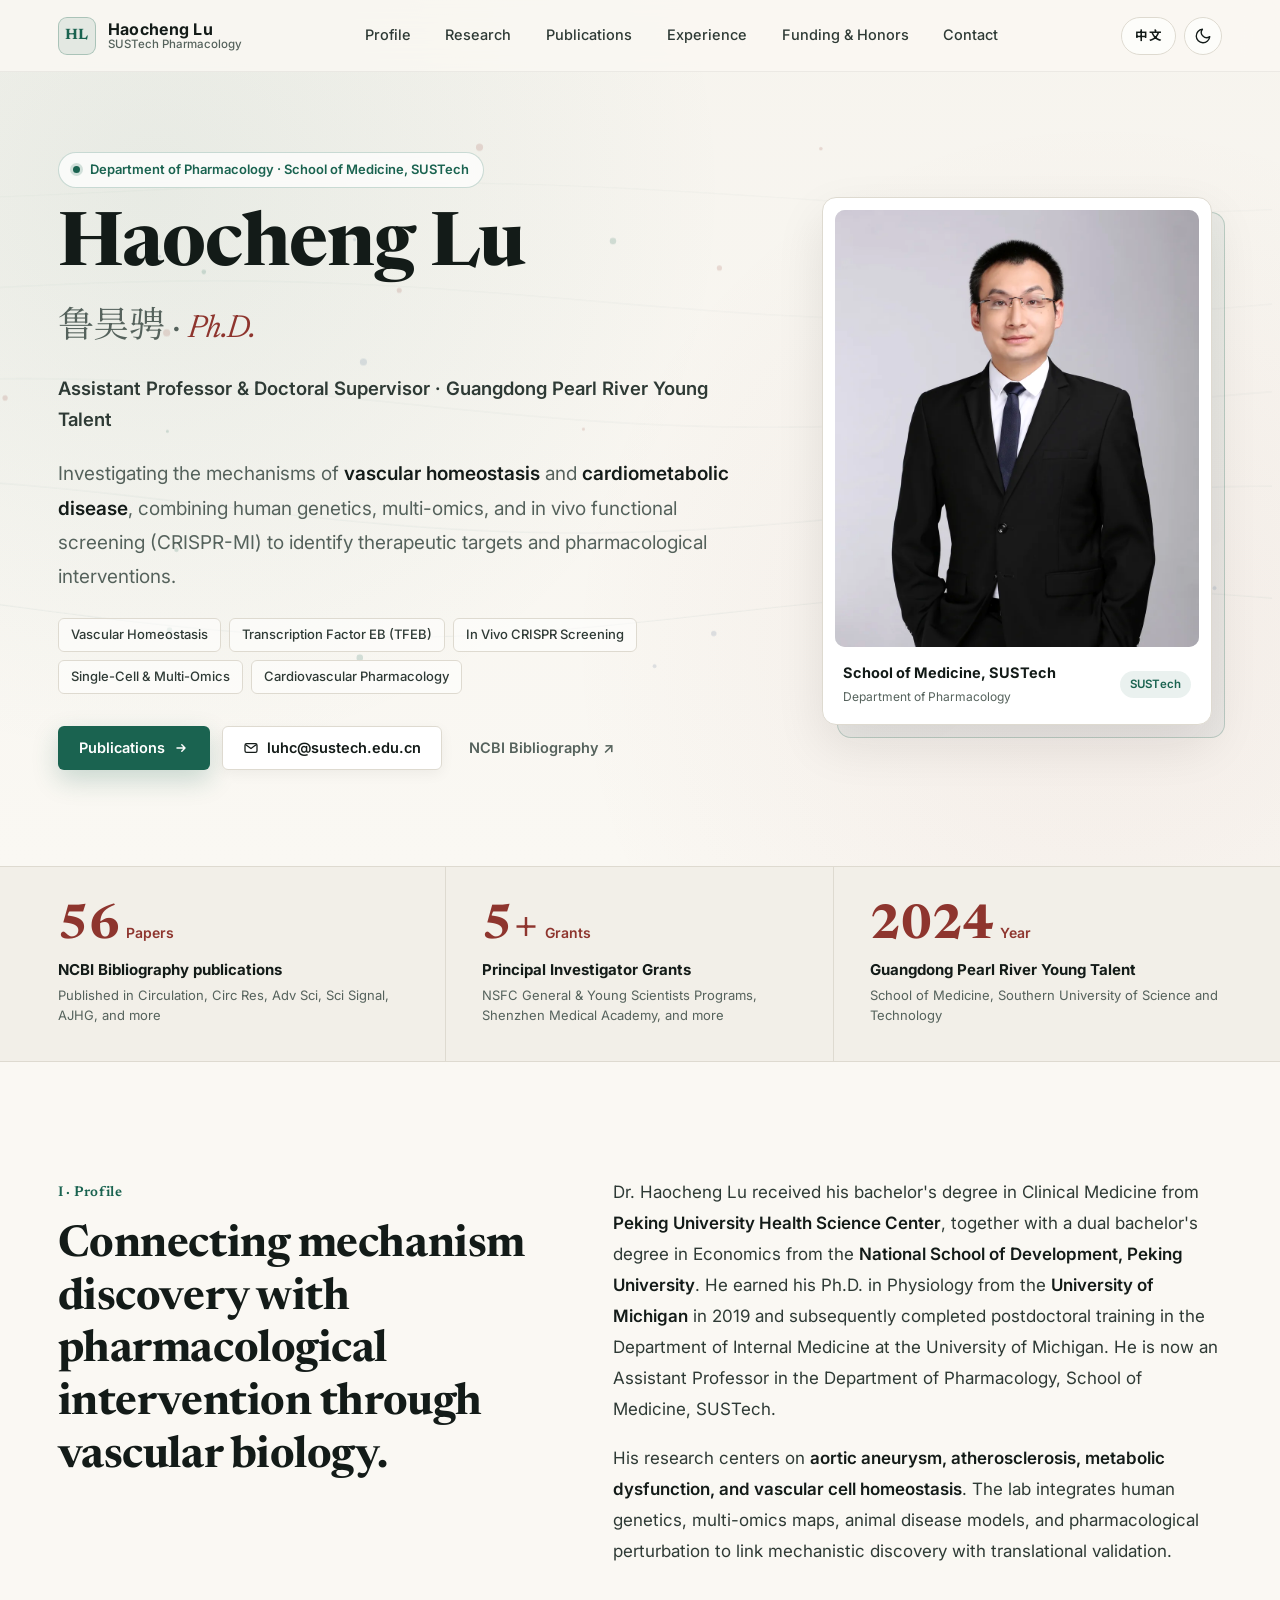
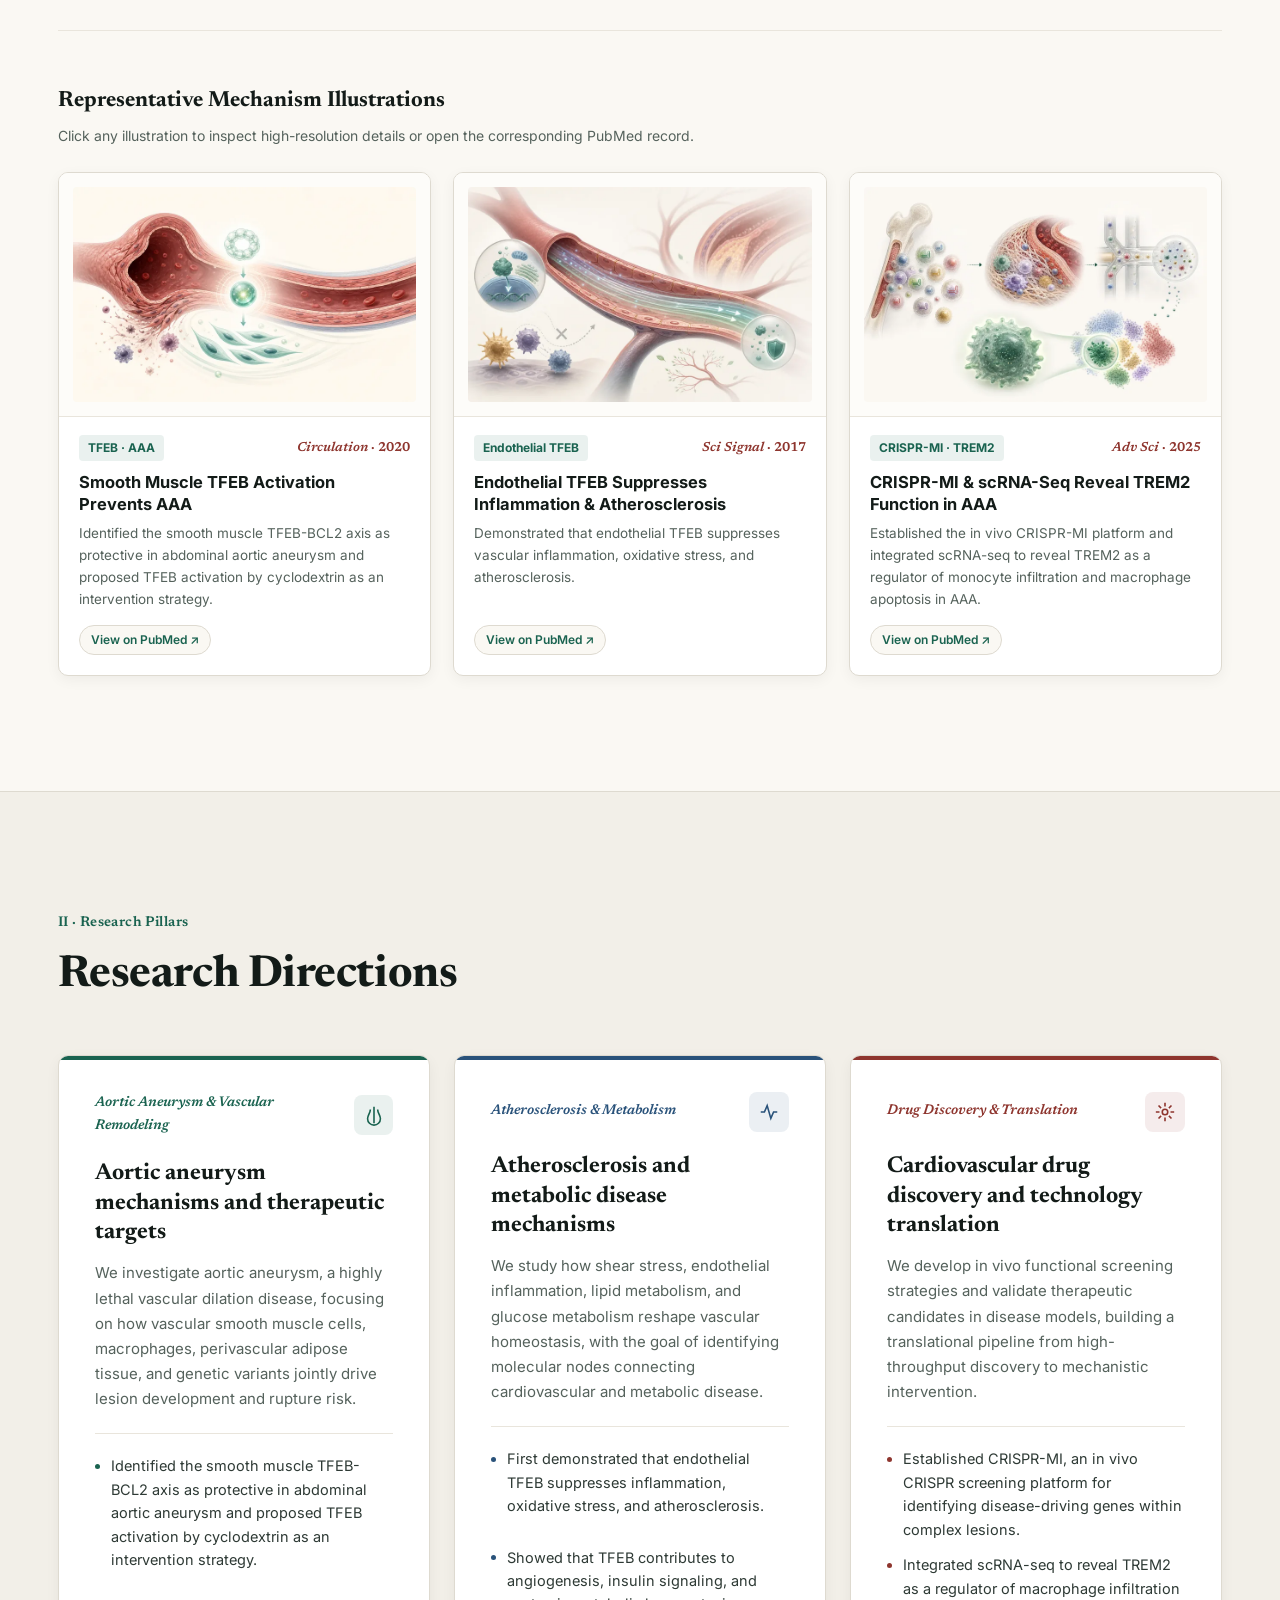
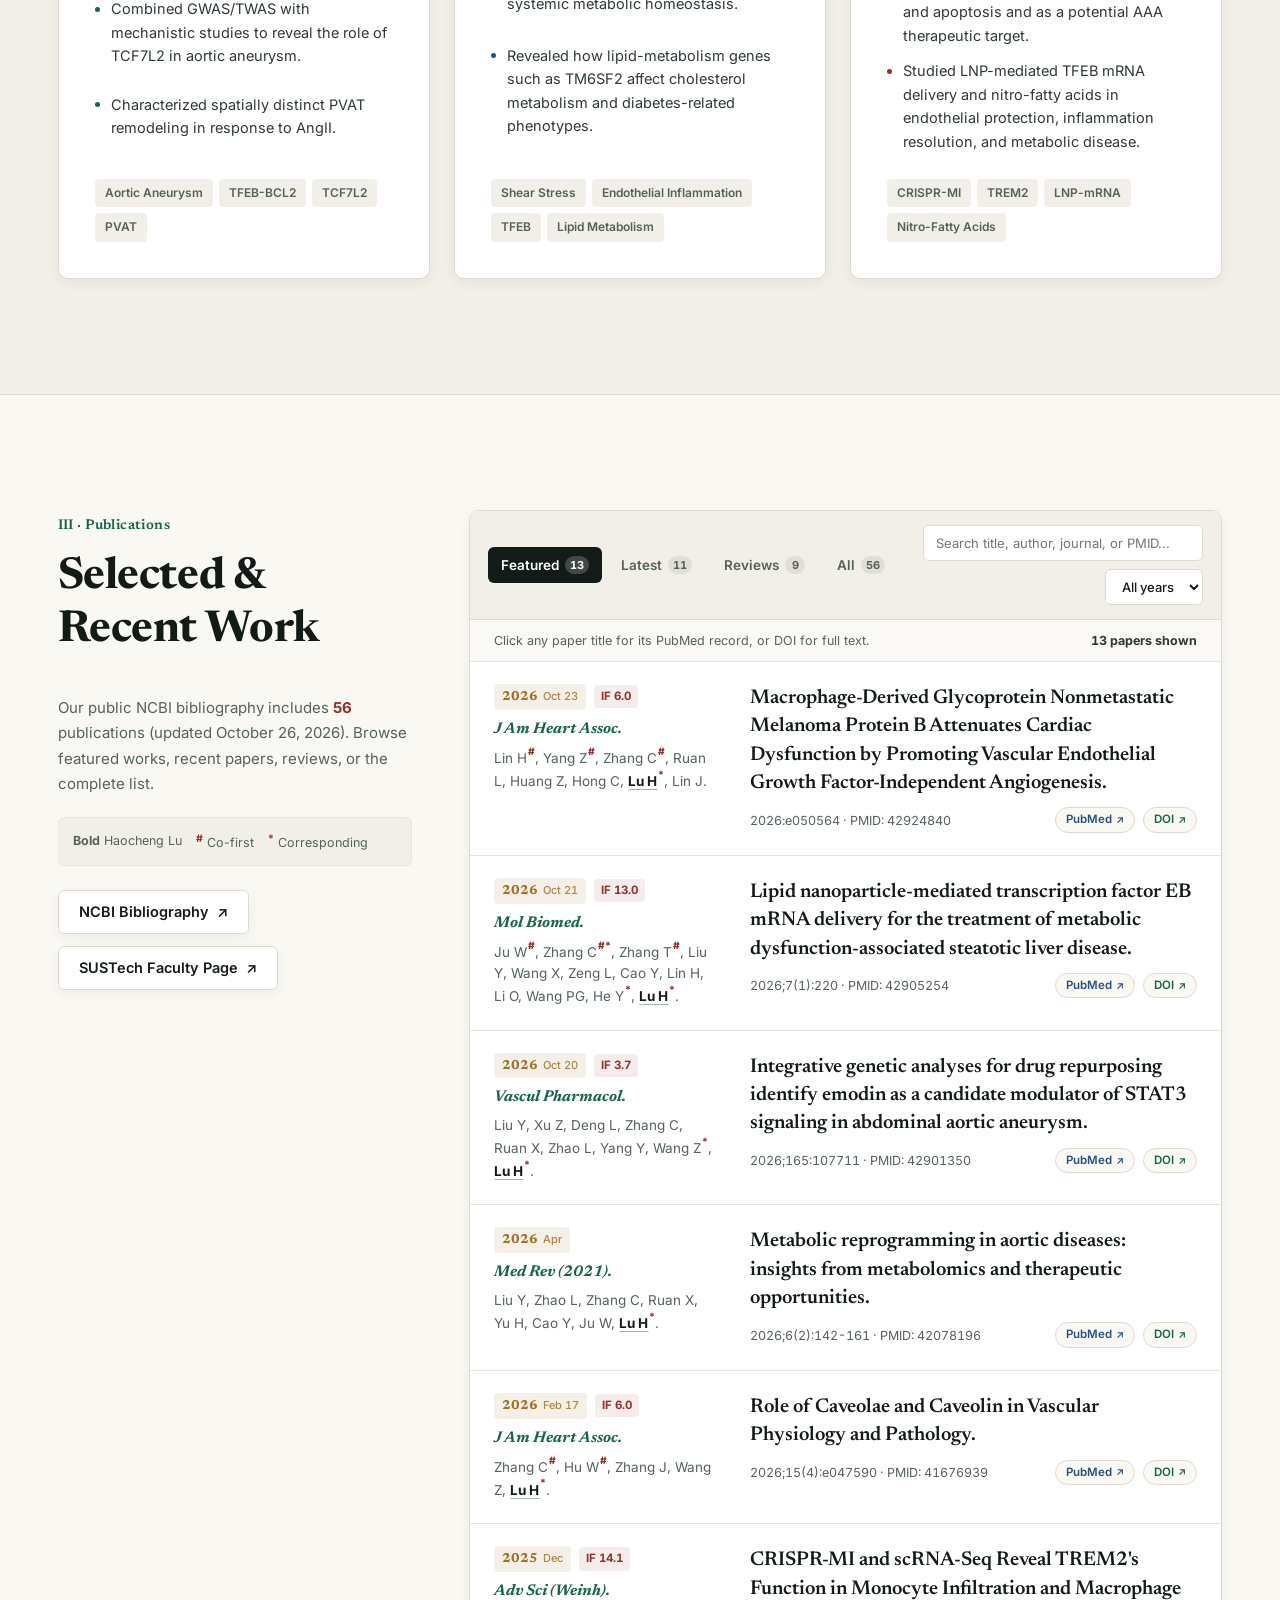
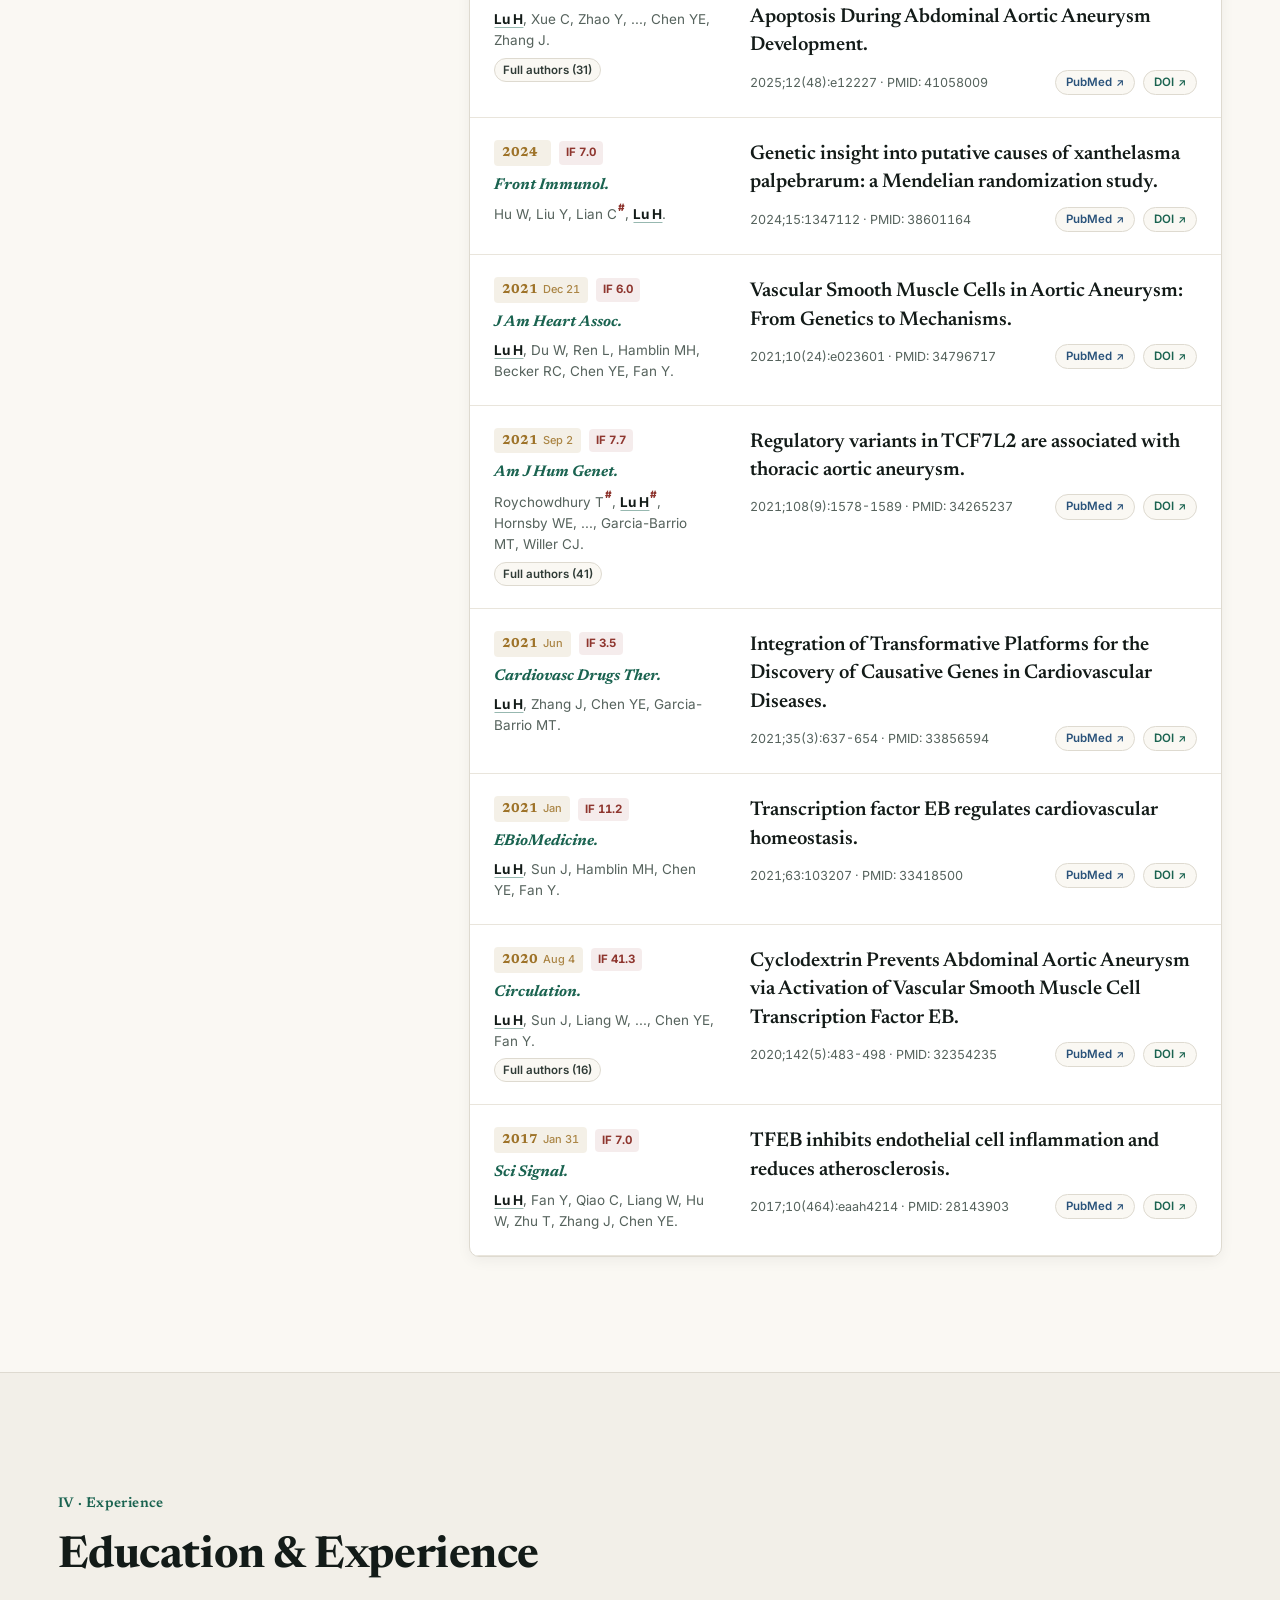
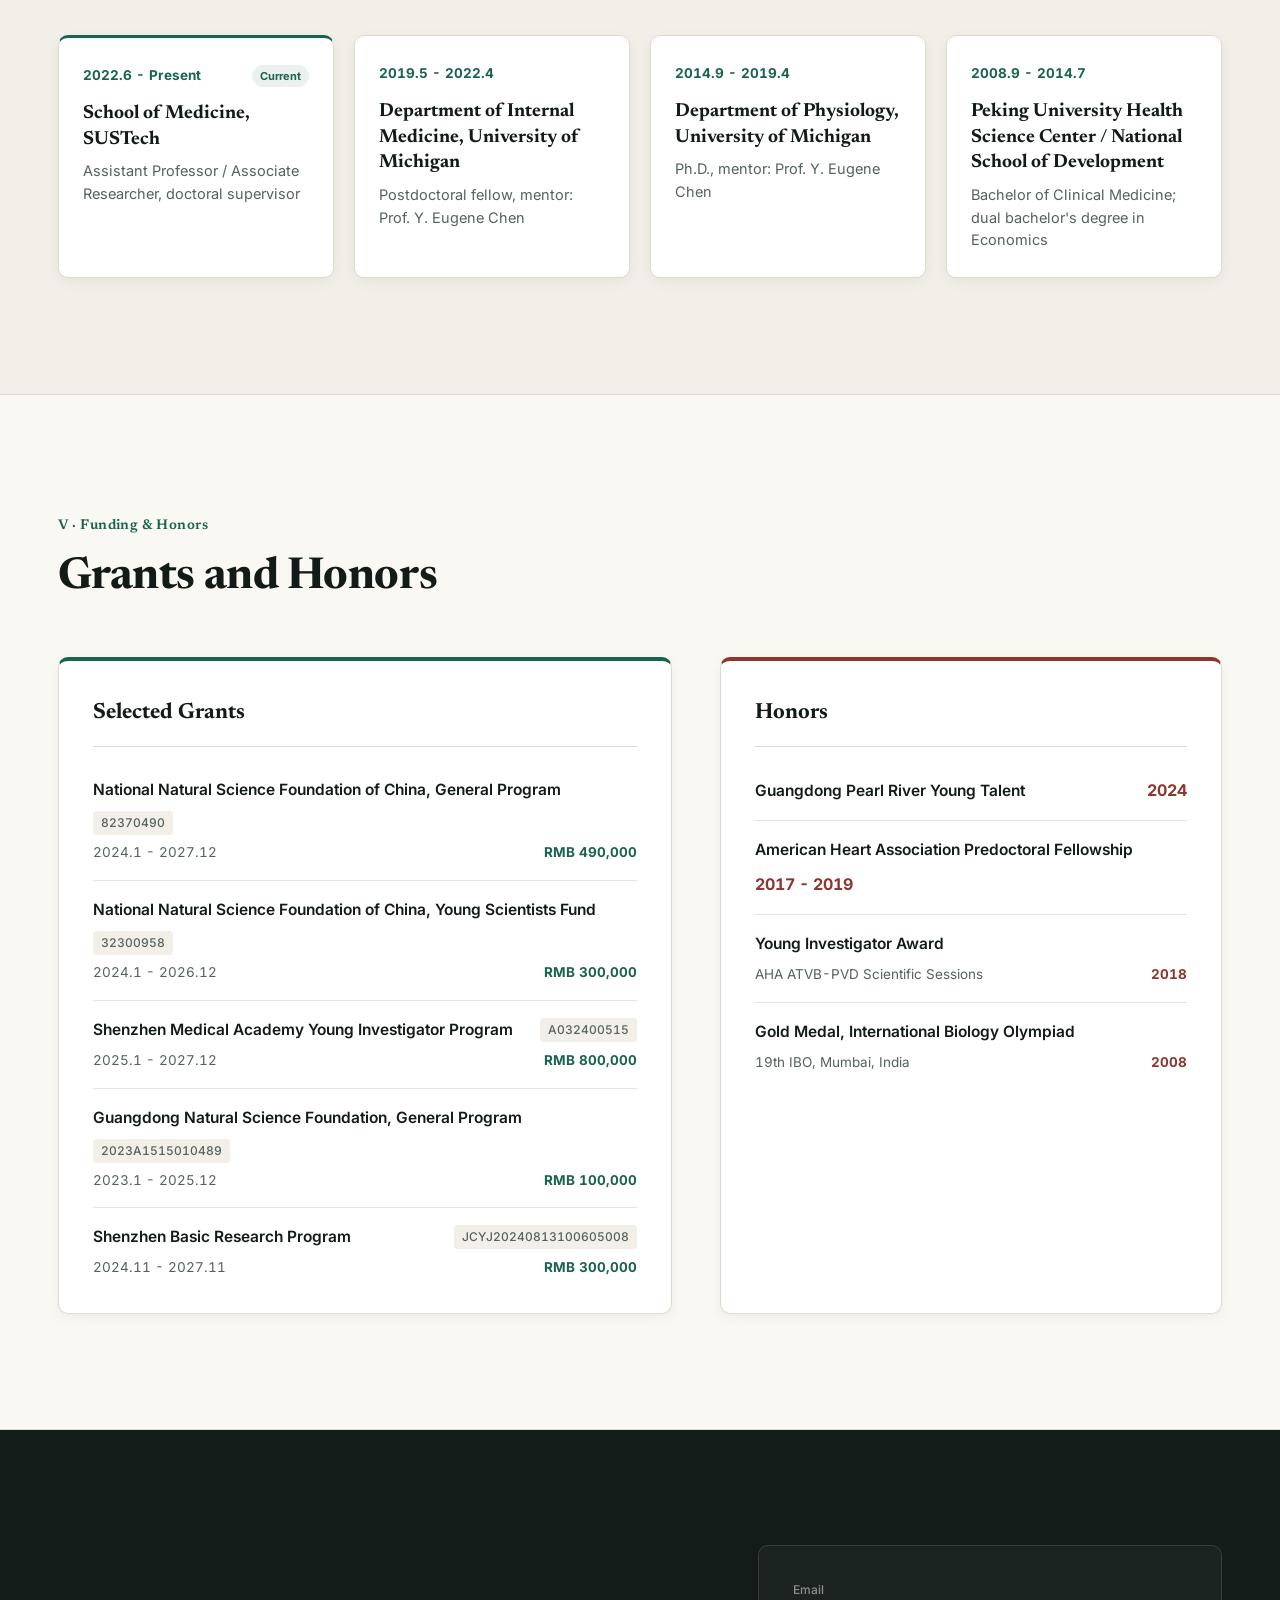
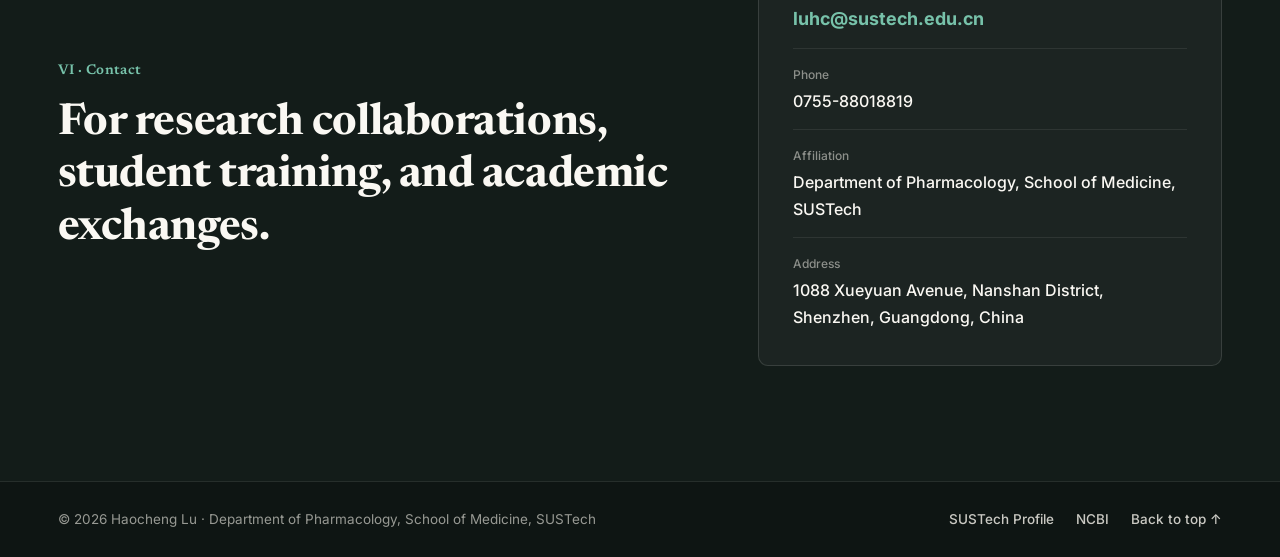
==== commit 7bfb6685: "Integrate full 56-paper bibliography, refine academic accuracy, and enhance UI - Restore and integra" ====
--- a/en.html
+++ b/en.html
@@ -5,12 +5,12 @@
     <meta name="viewport" content="width=device-width, initial-scale=1" />
     <meta
       name="description"
-      content="Haocheng Lu, Assistant Professor in the Department of Pharmacology, School of Medicine, Southern University of Science and Technology (SUSTech). Research in cardiovascular and metabolic diseases."
+      content="Haocheng Lu, Assistant Professor in the Department of Pharmacology, School of Medicine, Southern University of Science and Technology. Research in cardiovascular and metabolic diseases."
     />
-    <title>Haocheng Lu, M.D., Ph.D. | SUSTech School of Medicine</title>
+    <title>Haocheng Lu, Ph.D. | SUSTech School of Medicine</title>
 
     <!-- Open Graph -->
-    <meta property="og:title" content="Haocheng Lu, M.D., Ph.D. | SUSTech" />
+    <meta property="og:title" content="Haocheng Lu, Ph.D. | SUSTech" />
     <meta property="og:description" content="Assistant Professor in the Department of Pharmacology, School of Medicine, SUSTech. Cardiovascular and metabolic disease research." />
     <meta property="og:image" content="https://pkulhc.github.io/PersonalWebsite/assets/haocheng-lu.webp" />
     <meta property="og:url" content="https://pkulhc.github.io/PersonalWebsite/en.html" />
@@ -18,7 +18,7 @@
 
     <!-- Twitter Card -->
     <meta name="twitter:card" content="summary_large_image" />
-    <meta name="twitter:title" content="Haocheng Lu, M.D., Ph.D. | SUSTech" />
+    <meta name="twitter:title" content="Haocheng Lu, Ph.D. | SUSTech" />
     <meta name="twitter:description" content="Assistant Professor in the Department of Pharmacology, School of Medicine, SUSTech." />
     <meta name="twitter:image" content="https://pkulhc.github.io/PersonalWebsite/assets/haocheng-lu.webp" />
 
@@ -45,17 +45,37 @@
       rel="stylesheet"
     />
     <link rel="stylesheet" href="styles.css" />
+    <script type="application/ld+json">
+    {
+      "@context": "https://schema.org",
+      "@type": "Person",
+      "name": "Haocheng Lu",
+      "alternateName": "鲁昊骋",
+      "jobTitle": "Assistant Professor",
+      "affiliation": {
+        "@type": "Organization",
+        "name": "Southern University of Science and Technology",
+        "department": "Department of Pharmacology, School of Medicine"
+      },
+      "url": "https://pkulhc.github.io/PersonalWebsite/en.html",
+      "sameAs": [
+        "https://www.ncbi.nlm.nih.gov/myncbi/haocheng.lu.2/bibliography/public/",
+        "https://www.sustech.edu.cn/zh/faculties/haochenglu.html"
+      ]
+    }
+    </script>
   </head>
   <body>
     <a class="skip-link" href="#main-content">Skip to main content</a>
 
     <header class="site-header" data-scrolled="false">
+      <span class="scroll-progress" aria-hidden="true"></span>
       <div class="header-inner">
         <a class="brand" href="#main-content" aria-label="Haocheng Lu homepage">
           <span class="brand-mark">HL</span>
           <span class="brand-text">
             <strong>Haocheng Lu</strong>
-            <small>Vascular &amp; Metabolic Pharmacology</small>
+            <small>SUSTech Pharmacology</small>
           </span>
         </a>
 
@@ -96,7 +116,7 @@
 
     <main id="main-content">
       <!-- Hero Section -->
-      <section class="hero">
+      <section class="hero" aria-labelledby="hero-title">
         <canvas id="hero-canvas" aria-hidden="true"></canvas>
         <div class="container hero-grid">
           <div class="hero-copy">
@@ -105,9 +125,9 @@
               <span>Department of Pharmacology · School of Medicine, SUSTech</span>
             </div>
 
-            <h1>
+            <h1 id="hero-title">
               <span class="name-zh">Haocheng Lu</span>
-              <span class="name-en">鲁昊骋 · <em>M.D., Ph.D.</em></span>
+              <span class="name-en">鲁昊骋 · <em>Ph.D.</em></span>
             </h1>
 
             <p class="hero-role">
@@ -115,20 +135,20 @@
             </p>
 
             <p class="lead">
-              Investigating <strong>aortic aneurysm</strong>, <strong>atherosclerosis</strong>, and <strong>cardiometabolic diseases</strong>. Our laboratory integrates human genetics, single-cell multi-omics, in vivo CRISPR functional screening (CRISPR-MI), and targeted nanomedicine to decode vascular homeostasis and discover novel therapeutics.
+              Investigating the mechanisms of <strong>vascular homeostasis</strong> and <strong>cardiometabolic disease</strong>, combining human genetics, multi-omics, and in vivo functional screening (CRISPR-MI) to identify therapeutic targets and pharmacological interventions.
             </p>
 
             <div class="hero-tags" aria-label="Research keywords">
               <span>Vascular Homeostasis</span>
               <span>Transcription Factor EB (TFEB)</span>
               <span>In Vivo CRISPR Screening</span>
-              <span>LNP-mRNA Therapeutics</span>
-              <span>Single-Cell Multi-Omics</span>
+              <span>Single-Cell &amp; Multi-Omics</span>
+              <span>Cardiovascular Pharmacology</span>
             </div>
 
             <div class="hero-actions">
               <a class="button primary" href="#publications">
-                <span>Selected Publications</span>
+                <span>Publications</span>
                 <svg viewBox="0 0 20 20" width="16" height="16" fill="none" stroke="currentColor" stroke-width="1.8" aria-hidden="true">
                   <path d="M5 10h10M11 6l4 4-4 4" stroke-linecap="round" stroke-linejoin="round"/>
                 </svg>
@@ -140,8 +160,8 @@
                 </svg>
                 <span>luhc@sustech.edu.cn</span>
               </a>
-              <a class="button ghost" href="https://www.ncbi.nlm.nih.gov/myncbi/haocheng.lu.2/bibliography/public/" target="_blank" rel="noreferrer">
-                <span>Full NCBI Bibliography</span>
+              <a class="button ghost" href="https://www.ncbi.nlm.nih.gov/myncbi/haocheng.lu.2/bibliography/public/" target="_blank" rel="noopener noreferrer">
+                <span>NCBI Bibliography ↗</span>
               </a>
             </div>
           </div>
@@ -149,14 +169,14 @@
           <div class="portrait-wrap" aria-label="Portrait of Haocheng Lu">
             <figure class="portrait-frame">
               <div class="portrait-image-box">
-                <img src="assets/haocheng-lu.webp" alt="Portrait of Haocheng Lu" fetchpriority="high" />
+                <img src="assets/haocheng-lu.webp" alt="Portrait of Haocheng Lu" width="960" height="1280" fetchpriority="high" />
               </div>
               <figcaption class="portrait-caption">
                 <div class="caption-main">
                   <strong>School of Medicine, SUSTech</strong>
-                  <span>Shenzhen, China</span>
-                </div>
-                <div class="caption-badge">Pharmacology</div>
+                  <span>Department of Pharmacology</span>
+                </div>
+                <div class="caption-badge">SUSTech</div>
               </figcaption>
             </figure>
           </div>
@@ -168,7 +188,7 @@
         <div class="container stats">
           <div class="stat-cell">
             <div class="stat-head">
-              <strong id="ncbi-count">56</strong>
+              <strong id="ncbi-count" data-publication-total>56</strong>
               <span class="stat-unit">Papers</span>
             </div>
             <p class="stat-title">NCBI Bibliography publications</p>
@@ -180,15 +200,15 @@
               <span class="stat-unit">Grants</span>
             </div>
             <p class="stat-title">Principal Investigator Grants</p>
-            <span class="stat-desc">Supported by NSFC General &amp; Youth Programs, SMART, and Guangdong/Shenzhen Foundations</span>
+            <span class="stat-desc">NSFC General &amp; Young Scientists Programs, Shenzhen Medical Academy, and more</span>
           </div>
           <div class="stat-cell">
             <div class="stat-head">
               <strong data-no-count="true">2024</strong>
-              <span class="stat-unit">Awardee</span>
+              <span class="stat-unit">Year</span>
             </div>
             <p class="stat-title">Guangdong Pearl River Young Talent</p>
-            <span class="stat-desc">Recipient of AHA Young Investigator Award &amp; Predoctoral Fellowship</span>
+            <span class="stat-desc">School of Medicine, Southern University of Science and Technology</span>
           </div>
         </div>
       </section>
@@ -198,15 +218,15 @@
         <div class="container">
           <div class="intro-grid animate-on-scroll">
             <div class="intro-header">
-              <p class="section-index">I · Academic Profile</p>
+              <p class="section-index">I · Profile</p>
               <h2>Connecting mechanism discovery with pharmacological intervention through vascular biology.</h2>
             </div>
             <div class="intro-text">
               <p>
-                Dr. Haocheng Lu received his Bachelor of Medicine in Clinical Medicine from <strong>Peking University Health Science Center</strong> and a dual Bachelor's degree in Economics from the <strong>National School of Development, Peking University</strong>. He earned his Ph.D. in Physiology from the <strong>University of Michigan</strong> in 2019, followed by postdoctoral training in the Department of Internal Medicine at the University of Michigan with Prof. Y. Eugene Chen. In June 2022, he joined the School of Medicine at Southern University of Science and Technology (SUSTech) as an Assistant Professor and Principal Investigator.
+                Dr. Haocheng Lu received his bachelor's degree in Clinical Medicine from <strong>Peking University Health Science Center</strong>, together with a dual bachelor's degree in Economics from the <strong>National School of Development, Peking University</strong>. He earned his Ph.D. in Physiology from the <strong>University of Michigan</strong> in 2019 and subsequently completed postdoctoral training in the Department of Internal Medicine at the University of Michigan. He is now an Assistant Professor in the Department of Pharmacology, School of Medicine, SUSTech.
               </p>
               <p>
-                Our research centers on <strong>aortic aneurysm, atherosclerosis, metabolic dysfunction, and vascular cell homeostasis</strong>, bridging human genetics, single-cell multi-omics, in vivo functional genomics, and targeted nanomedicine to translate mechanistic discoveries into therapeutic strategies.
+                His research centers on <strong>aortic aneurysm, atherosclerosis, metabolic dysfunction, and vascular cell homeostasis</strong>. The lab integrates human genetics, multi-omics maps, animal disease models, and pharmacological perturbation to link mechanistic discovery with translational validation.
               </p>
             </div>
           </div>
@@ -214,13 +234,13 @@
           <div class="atlas-header animate-on-scroll">
             <div>
               <h3>Representative Mechanism Illustrations</h3>
-              <p>Click any illustration to inspect high-resolution details.</p>
+              <p>Click any illustration to inspect high-resolution details or open the corresponding PubMed record.</p>
             </div>
           </div>
 
           <div class="profile-visuals animate-stagger" aria-label="Representative mechanism illustrations">
-            <figure class="profile-figure" tabindex="0" role="button" aria-label="Enlarge TFEB and Abdominal Aortic Aneurysm illustration">
-              <div class="figure-media">
+            <figure class="profile-figure" data-pmid="32354235">
+              <div class="figure-media" tabindex="0" role="button" aria-label="Enlarge TFEB and Abdominal Aortic Aneurysm illustration">
                 <img
                   src="assets/profile-tfeb-aaa.webp"
                   alt="Scientific illustration of TFEB activation protecting vascular smooth muscle cells and reducing abdominal aortic aneurysm formation"
@@ -234,13 +254,14 @@
                   <span class="figure-tag">TFEB · AAA</span>
                   <span class="figure-journal"><em>Circulation</em> · 2020</span>
                 </div>
-                <h4>VSMC TFEB Activation Prevents Abdominal Aortic Aneurysm</h4>
-                <p>2-Hydroxypropyl-β-cyclodextrin activates the smooth muscle TFEB–BCL2 axis to inhibit apoptosis and halt aortic aneurysm progression.</p>
+                <h4>Smooth Muscle TFEB Activation Prevents AAA</h4>
+                <p>Identified the smooth muscle TFEB-BCL2 axis as protective in abdominal aortic aneurysm and proposed TFEB activation by cyclodextrin as an intervention strategy.</p>
+                <a class="profile-paper-link" href="https://pubmed.ncbi.nlm.nih.gov/32354235/" target="_blank" rel="noopener noreferrer">View on PubMed ↗</a>
               </figcaption>
             </figure>
 
-            <figure class="profile-figure" tabindex="0" role="button" aria-label="Enlarge Endothelial TFEB and Atherosclerosis illustration">
-              <div class="figure-media">
+            <figure class="profile-figure" data-pmid="28143903">
+              <div class="figure-media" tabindex="0" role="button" aria-label="Enlarge Endothelial TFEB and Atherosclerosis illustration">
                 <img
                   src="assets/profile-endothelial-tfeb.webp"
                   alt="Scientific illustration of endothelial TFEB suppressing inflammation under laminar flow and reducing atherosclerosis"
@@ -252,15 +273,16 @@
               <figcaption>
                 <div class="figcaption-top">
                   <span class="figure-tag">Endothelial TFEB</span>
-                  <span class="figure-journal"><em>Science Signaling</em> · 2017</span>
-                </div>
-                <h4>Laminar Shear Stress &amp; Endothelial Anti-Inflammation</h4>
-                <p>Laminar shear stress induces endothelial TFEB to suppress oxidative stress and leukocyte adhesion, attenuating atherosclerosis.</p>
+                  <span class="figure-journal"><em>Sci Signal</em> · 2017</span>
+                </div>
+                <h4>Endothelial TFEB Suppresses Inflammation &amp; Atherosclerosis</h4>
+                <p>Demonstrated that endothelial TFEB suppresses vascular inflammation, oxidative stress, and atherosclerosis.</p>
+                <a class="profile-paper-link" href="https://pubmed.ncbi.nlm.nih.gov/28143903/" target="_blank" rel="noopener noreferrer">View on PubMed ↗</a>
               </figcaption>
             </figure>
 
-            <figure class="profile-figure" tabindex="0" role="button" aria-label="Enlarge CRISPR-MI and TREM2 illustration">
-              <div class="figure-media">
+            <figure class="profile-figure" data-pmid="41058009">
+              <div class="figure-media" tabindex="0" role="button" aria-label="Enlarge CRISPR-MI and TREM2 illustration">
                 <img
                   src="assets/profile-crispr-trem2.webp"
                   alt="Scientific illustration of CRISPR-MI and single-cell sequencing identifying TREM2-mediated macrophage mechanisms"
@@ -272,10 +294,11 @@
               <figcaption>
                 <div class="figcaption-top">
                   <span class="figure-tag">CRISPR-MI · TREM2</span>
-                  <span class="figure-journal"><em>Advanced Science</em> · 2025</span>
-                </div>
-                <h4>In Vivo CRISPR Screening Identifies TREM2 in Macrophages</h4>
-                <p>Combining in vivo CRISPR-MI screening with scRNA-seq reveals how TREM2 governs monocyte infiltration and macrophage survival in AAA.</p>
+                  <span class="figure-journal"><em>Adv Sci</em> · 2025</span>
+                </div>
+                <h4>CRISPR-MI &amp; scRNA-Seq Reveal TREM2 Function in AAA</h4>
+                <p>Established the in vivo CRISPR-MI platform and integrated scRNA-seq to reveal TREM2 as a regulator of monocyte infiltration and macrophage apoptosis in AAA.</p>
+                <a class="profile-paper-link" href="https://pubmed.ncbi.nlm.nih.gov/41058009/" target="_blank" rel="noopener noreferrer">View on PubMed ↗</a>
               </figcaption>
             </figure>
           </div>
@@ -288,67 +311,64 @@
           <div class="section-heading animate-on-scroll">
             <p class="section-index">II · Research Pillars</p>
             <h2>Research Directions</h2>
-            <p class="section-sub">
-              Addressing life-threatening aortic diseases and chronic cardiometabolic vascular injury through three interconnected research pillars.
-            </p>
           </div>
 
           <div class="research-grid animate-stagger">
             <article class="research-item accent-green">
               <div class="research-top">
-                <span class="research-domain">Vascular Remodeling &amp; Aneurysm</span>
+                <span class="research-domain">Aortic Aneurysm &amp; Vascular Remodeling</span>
                 <div class="research-icon" aria-hidden="true">
                   <svg viewBox="0 0 24 24" width="22" height="22" fill="none" stroke="currentColor" stroke-width="1.75">
                     <path d="M12 3v18M8 6c0 4-3 6-3 10a7 7 0 0 0 14 0c0-4-3-6-3-10"/>
                   </svg>
                 </div>
               </div>
-              <h3>Aortic Aneurysm Mechanisms &amp; Targets</h3>
+              <h3>Aortic aneurysm mechanisms and therapeutic targets</h3>
               <p>
-                Dissecting how vascular smooth muscle cells, macrophages, perivascular adipose tissue (PVAT), and genetic variants drive aortic dilation and rupture risk.
+                We investigate aortic aneurysm, a highly lethal vascular dilation disease, focusing on how vascular smooth muscle cells, macrophages, perivascular adipose tissue, and genetic variants jointly drive lesion development and rupture risk.
               </p>
               <ul class="research-highlights">
-                <li>Identified the VSMC TFEB–BCL2 protective axis in AAA and established cyclodextrin-based TFEB activation therapy.</li>
-                <li>Uncovered TCF7L2 regulatory variants and ECM remodeling pathways in thoracic and abdominal aortic aneurysms.</li>
-                <li>Mapped region-specific PVAT remodeling under AngII stimulation.</li>
+                <li>Identified the smooth muscle TFEB-BCL2 axis as protective in abdominal aortic aneurysm and proposed TFEB activation by cyclodextrin as an intervention strategy.</li>
+                <li>Combined GWAS/TWAS with mechanistic studies to reveal the role of TCF7L2 in aortic aneurysm.</li>
+                <li>Characterized spatially distinct PVAT remodeling in response to AngII.</li>
               </ul>
               <div class="research-keywords">
                 <span>Aortic Aneurysm</span>
                 <span>TFEB-BCL2</span>
                 <span>TCF7L2</span>
-                <span>PVAT Heterogeneity</span>
+                <span>PVAT</span>
               </div>
             </article>
 
             <article class="research-item accent-blue">
               <div class="research-top">
-                <span class="research-domain">Atherosclerosis &amp; Immunometabolism</span>
+                <span class="research-domain">Atherosclerosis &amp; Metabolism</span>
                 <div class="research-icon" aria-hidden="true">
                   <svg viewBox="0 0 24 24" width="22" height="22" fill="none" stroke="currentColor" stroke-width="1.75">
                     <path d="M3 12h4l3-7 4 14 3-7h4"/>
                   </svg>
                 </div>
               </div>
-              <h3>Atherosclerosis &amp; Metabolic Diseases</h3>
+              <h3>Atherosclerosis and metabolic disease mechanisms</h3>
               <p>
-                Investigating how shear stress, endothelial inflammation, and lipid/glucose dysregulation alter vascular homeostasis and systemic metabolism.
+                We study how shear stress, endothelial inflammation, lipid metabolism, and glucose metabolism reshape vascular homeostasis, with the goal of identifying molecular nodes connecting cardiovascular and metabolic disease.
               </p>
               <ul class="research-highlights">
-                <li>Demonstrated endothelial TFEB's protective role against vascular inflammation, oxidative stress, and atherosclerosis.</li>
-                <li>Defined the roles of TFEB and caveolae/CAV1 in angiogenesis, endothelial signaling, and systemic metabolic homeostasis.</li>
-                <li>Revealed how hypertriglyceridemia and lipid regulators such as TM6SF2 shape vascular and metabolic disease phenotypes.</li>
+                <li>First demonstrated that endothelial TFEB suppresses inflammation, oxidative stress, and atherosclerosis.</li>
+                <li>Showed that TFEB contributes to angiogenesis, insulin signaling, and systemic metabolic homeostasis.</li>
+                <li>Revealed how lipid-metabolism genes such as TM6SF2 affect cholesterol metabolism and diabetes-related phenotypes.</li>
               </ul>
               <div class="research-keywords">
                 <span>Shear Stress</span>
                 <span>Endothelial Inflammation</span>
-                <span>Caveolae / CAV1</span>
+                <span>TFEB</span>
                 <span>Lipid Metabolism</span>
               </div>
             </article>
 
             <article class="research-item accent-red">
               <div class="research-top">
-                <span class="research-domain">In Vivo Functional Genomics &amp; Pharmacology</span>
+                <span class="research-domain">Drug Discovery &amp; Translation</span>
                 <div class="research-icon" aria-hidden="true">
                   <svg viewBox="0 0 24 24" width="22" height="22" fill="none" stroke="currentColor" stroke-width="1.75">
                     <circle cx="12" cy="12" r="3"/>
@@ -356,46 +376,46 @@
                   </svg>
                 </div>
               </div>
-              <h3>Cardiovascular Drug Discovery &amp; Translation</h3>
+              <h3>Cardiovascular drug discovery and technology translation</h3>
               <p>
-                Developing in vivo functional genomics platforms and targeted delivery modalities to bridge high-throughput gene discovery with therapeutic intervention.
+                We develop in vivo functional screening strategies and validate therapeutic candidates in disease models, building a translational pipeline from high-throughput discovery to mechanistic intervention.
               </p>
               <ul class="research-highlights">
-                <li>Built the in vivo macrophage CRISPR screening platform (CRISPR-MI) to pinpoint disease drivers directly within vascular lesions.</li>
-                <li>Developed lipid nanoparticle (LNP)-mediated TFEB mRNA delivery for treating metabolic dysfunction-associated steatotic liver disease (MASLD).</li>
-                <li>Evaluated nitro-fatty acids, cyclodextrin, and emodin as pharmacological candidates for vascular and metabolic protection.</li>
+                <li>Established CRISPR-MI, an in vivo CRISPR screening platform for identifying disease-driving genes within complex lesions.</li>
+                <li>Integrated scRNA-seq to reveal TREM2 as a regulator of macrophage infiltration and apoptosis and as a potential AAA therapeutic target.</li>
+                <li>Studied LNP-mediated TFEB mRNA delivery and nitro-fatty acids in endothelial protection, inflammation resolution, and metabolic disease.</li>
               </ul>
               <div class="research-keywords">
                 <span>CRISPR-MI</span>
-                <span>LNP-mRNA Delivery</span>
                 <span>TREM2</span>
-                <span>MASLD</span>
+                <span>LNP-mRNA</span>
+                <span>Nitro-Fatty Acids</span>
               </div>
             </article>
           </div>
         </div>
       </section>
 
-      <!-- Publications -->
-      <section id="publications" class="section">
+      <!-- PUBLICATIONS:START -->
+      <section id="publications" class="section" aria-labelledby="publications-title">
         <div class="container split-section animate-on-scroll">
           <div class="section-heading sticky-heading">
-            <p class="section-index">III · Selected Works</p>
-            <h2>Publications</h2>
+            <p class="section-index">III · Publications</p>
+            <h2 id="publications-title">Selected & Recent Work</h2>
             <p class="pub-summary">
-              Our public NCBI bibliography currently lists <strong class="inline-highlight">56 publications</strong>. Browse selected highlights, recent articles, and reviews below.
+              Our public NCBI bibliography includes <strong class="inline-highlight" data-publication-total>56</strong> publications (updated October 26, 2026). Browse featured works, recent papers, reviews, or the complete list.
             </p>
-            <div class="author-legend" aria-label="Author notation legend">
+            <div class="author-legend" aria-label="Author notation">
               <span><strong class="me">Bold</strong> Haocheng Lu</span>
-              <span><sup>#</sup> Co-first author</span>
-              <span><sup>*</sup> Corresponding author</span>
+              <span><sup>#</sup> Co-first</span>
+              <span><sup>*</sup> Corresponding</span>
             </div>
             <div class="link-row">
-              <a href="https://www.ncbi.nlm.nih.gov/myncbi/haocheng.lu.2/bibliography/public/" target="_blank" rel="noreferrer">
+              <a href="https://www.ncbi.nlm.nih.gov/myncbi/haocheng.lu.2/bibliography/public/" target="_blank" rel="noopener noreferrer">
                 <span>NCBI Bibliography</span>
                 <span aria-hidden="true">↗</span>
               </a>
-              <a href="https://www.sustech.edu.cn/zh/faculties/haochenglu.html" target="_blank" rel="noreferrer">
+              <a href="https://www.sustech.edu.cn/zh/faculties/haochenglu.html" target="_blank" rel="noopener noreferrer">
                 <span>SUSTech Faculty Page</span>
                 <span aria-hidden="true">↗</span>
               </a>
@@ -405,362 +425,1199 @@
           <div class="publication-panel">
             <div class="publication-toolbar">
               <div class="tabs" role="tablist" aria-label="Publication categories">
-                <button class="tab active" data-filter="featured" role="tab" aria-selected="true" type="button">
-                  Featured
-                </button>
-                <button class="tab" data-filter="latest" role="tab" aria-selected="false" type="button">
-                  Latest
-                </button>
-                <button class="tab" data-filter="reviews" role="tab" aria-selected="false" type="button">
-                  Reviews
-                </button>
-                <button class="tab" data-filter="all" role="tab" aria-selected="false" type="button">
-                  All Listed
-                </button>
+                <button type="button" id="tab-featured" class="tab active" data-filter="featured" role="tab" aria-selected="true" aria-controls="publication-results" tabindex="0"><span>Featured</span><span class="tab-count">13</span></button>
+                <button type="button" id="tab-latest" class="tab" data-filter="latest" role="tab" aria-selected="false" aria-controls="publication-results" tabindex="-1"><span>Latest</span><span class="tab-count">11</span></button>
+                <button type="button" id="tab-reviews" class="tab" data-filter="reviews" role="tab" aria-selected="false" aria-controls="publication-results" tabindex="-1"><span>Reviews</span><span class="tab-count">9</span></button>
+                <button type="button" id="tab-all" class="tab" data-filter="all" role="tab" aria-selected="false" aria-controls="publication-results" tabindex="-1"><span>All</span><span class="tab-count">56</span></button>
               </div>
-              <div class="pub-search-wrap">
-                <input
-                  type="search"
-                  id="pub-search"
-                  class="pub-search"
-                  placeholder="Filter by gene, journal, or topic (e.g., TFEB)..."
-                  aria-label="Filter publications"
-                />
+              <div class="publication-filters">
+                <div class="pub-search-wrap">
+                  <input
+                    id="publication-search"
+                    class="pub-search"
+                    type="search"
+                    placeholder="Search title, author, journal, or PMID..."
+                    aria-label="Search publications"
+                    autocomplete="off"
+                  />
+                </div>
+                <select id="publication-year" class="pub-year-select" aria-label="Filter by year">
+                  <option value="all">All years</option>
+                  <option value="2026">2026</option><option value="2025">2025</option><option value="2024">2024</option><option value="2023">2023</option><option value="2022">2022</option><option value="2021">2021</option><option value="2020">2020</option><option value="2019">2019</option><option value="2018">2018</option><option value="2017">2017</option><option value="2016">2016</option>
+                </select>
               </div>
             </div>
-
-            <div class="publication-list">
-              <!-- Featured Representative Publications -->
-              <article class="publication" data-group="featured">
-                <div class="publication-meta">
-                  <time>2026</time>
-                  <p><strong><em>Mol Biomed.</em></strong> Ju W<sup>#</sup>, Zhang C<sup>#</sup>, Zhang T<sup>#</sup>, Liu Y, Wang X, Zeng L, Cao Y, Lin H, Li O, Wang PG, He Y<sup>*</sup>, <strong class="me">Lu H</strong><sup>*</sup>. IF: 13.0</p>
-                </div>
-                <div class="publication-main">
-                  <h3>Lipid nanoparticle-mediated transcription factor EB mRNA delivery for the treatment of metabolic dysfunction-associated steatotic liver disease.</h3>
-                </div>
-              </article>
-
-              <article class="publication" data-group="featured">
-                <div class="publication-meta">
-                  <time>2026</time>
-                  <p><strong><em>Vascul Pharmacol.</em></strong> Liu Y, Xu Z, Deng L, Zhang C, Ruan X, Zhao L, Yang Y, Wang Z<sup>*</sup>, <strong class="me">Lu H</strong><sup>*</sup>. IF: 3.7</p>
-                </div>
-                <div class="publication-main">
-                  <h3>Integrative genetic analyses for drug repurposing identify emodin as a candidate modulator of STAT3 signaling in abdominal aortic aneurysm.</h3>
-                </div>
-              </article>
-
-              <article class="publication" data-group="featured">
-                <div class="publication-meta">
-                  <time>2026</time>
-                  <p><strong><em>J Am Heart Assoc.</em></strong> Zhang C<sup>#</sup>, Hu W<sup>#</sup>, Zhang J, Wang Z, <strong class="me">Lu H</strong><sup>*</sup>. IF: 6.0</p>
-                </div>
-                <div class="publication-main">
-                  <h3>Role of Caveolae and Caveolin in Vascular Physiology and Pathology.</h3>
-                </div>
-              </article>
-
-              <article class="publication" data-group="featured">
-                <div class="publication-meta">
-                  <time>2025</time>
-                  <p><strong><em>Adv Sci (Weinh).</em></strong> <strong class="me">Lu H</strong>, Xue C, Zhao Y, Sun J, et al. IF: 14.1</p>
-                </div>
-                <div class="publication-main">
-                  <h3>CRISPR-MI and scRNA-Seq Reveal TREM2's Function in Monocyte Infiltration and Macrophage Apoptosis During Abdominal Aortic Aneurysm Development.</h3>
-                </div>
-              </article>
-
-              <article class="publication" data-group="featured">
-                <div class="publication-meta">
-                  <time>2024</time>
-                  <p><strong><em>Front Immunol.</em></strong> Wenting Hu, Yaozhong Liu, Cuihong Lian, <strong class="me">Haocheng Lu</strong><sup>*</sup>. IF: 7.0</p>
-                </div>
-                <div class="publication-main">
-                  <h3>Genetic insight into putative causes of xanthelasma palpebrarum: a Mendelian randomization study.</h3>
-                </div>
-              </article>
-
-              <article class="publication" data-group="featured">
-                <div class="publication-meta">
-                  <time>2021</time>
-                  <p><strong><em>J Am Heart Assoc.</em></strong> <strong class="me">Haocheng Lu</strong>, Wa Du, Lu Ren, Milton H. Hamblin, Richard C. Becker, Y. Eugene Chen, Yanbo Fan. IF: 6.0</p>
-                </div>
-                <div class="publication-main">
-                  <h3>Vascular Smooth Muscle Cells in Aortic Aneurysm: From Genetics to Mechanisms.</h3>
-                </div>
-              </article>
-
-              <article class="publication" data-group="featured">
-                <div class="publication-meta">
-                  <time>2021</time>
-                  <p><strong><em>Cardiovasc Drugs Ther.</em></strong> <strong class="me">Haocheng Lu</strong>, Jifeng Zhang, Y. Eugene Chen, Minerva T. Garcia-Barrio. IF: 3.5</p>
-                </div>
-                <div class="publication-main">
-                  <h3>Integration of Transformative Platforms for the Discovery of Causative Genes in Cardiovascular Diseases.</h3>
-                </div>
-              </article>
-
-              <article class="publication" data-group="featured">
-                <div class="publication-meta">
-                  <time>2021</time>
-                  <p><strong><em>EBioMedicine.</em></strong> <strong class="me">Haocheng Lu</strong>, Jinjian Sun, Milton H. Hamblin, Y. Eugene Chen, Yanbo Fan. IF: 11.2</p>
-                </div>
-                <div class="publication-main">
-                  <h3>Transcription factor EB regulates cardiovascular homeostasis.</h3>
-                </div>
-              </article>
-
-              <article class="publication" data-group="featured">
-                <div class="publication-meta">
-                  <time>2021</time>
-                  <p><strong><em>Am J Hum Genet.</em></strong> Tanmoy Roychowdhury<sup>#</sup>, <strong class="me">Haocheng Lu</strong><sup>#</sup>, Whitney E. Hornsby, et al. IF: 7.7</p>
-                </div>
-                <div class="publication-main">
-                  <h3>Regulatory variants in TCF7L2 are associated with thoracic aortic aneurysm.</h3>
-                </div>
-              </article>
-
-              <article class="publication" data-group="featured">
-                <div class="publication-meta">
-                  <time>2020</time>
-                  <p><strong><em>Circulation.</em></strong> <strong class="me">Haocheng Lu</strong>, Jinjian Sun, Wenying Liang, Ziyi Chang, Oren Rom, et al. IF: 41.3</p>
-                </div>
-                <div class="publication-main">
-                  <h3>Cyclodextrin Prevents Abdominal Aortic Aneurysm via Activation of Vascular Smooth Muscle Cell TFEB.</h3>
-                </div>
-              </article>
-
-              <article class="publication" data-group="featured">
-                <div class="publication-meta">
-                  <time>2019</time>
-                  <p><strong><em>Physiol Genomics.</em></strong> <strong class="me">Haocheng Lu</strong>, Jinjian Sun, Wenying Liang, Jifeng Zhang, Oren Rom, et al. IF: 2.5</p>
-                </div>
-                <div class="publication-main">
-                  <h3>Novel gene regulatory networks identified in response to nitro-conjugated linoleic acid in human endothelial cells.</h3>
-                </div>
-              </article>
-
-              <article class="publication" data-group="featured">
-                <div class="publication-meta">
-                  <time>2017</time>
-                  <p><strong><em>Science Signaling.</em></strong> <strong class="me">Haocheng Lu</strong>, Yanbo Fan, Congzhen Qiao, et al. IF: 7.0</p>
-                </div>
-                <div class="publication-main">
-                  <h3>TFEB inhibits endothelial cell inflammation and reduces atherosclerosis.</h3>
-                </div>
-              </article>
-
-              <!-- Latest Publications (2025 - 2026) -->
-              <article class="publication" data-group="latest">
-                <div class="publication-meta">
-                  <time>2026</time>
-                  <p><strong><em>J Am Heart Assoc.</em></strong> Lin H<sup>#</sup>, Yang Z<sup>#</sup>, Zhang C<sup>#</sup>, Ruan L, Huang Z, Hong C, <strong class="me">Lu H</strong><sup>*</sup>, Lin J<sup>*</sup>. IF: 6.0</p>
-                </div>
-                <div class="publication-main">
-                  <h3>Macrophage-Derived Glycoprotein Nonmetastatic Melanoma Protein B Attenuates Cardiac Dysfunction by Promoting Vascular Endothelial Growth Factor-Independent Angiogenesis.</h3>
-                </div>
-              </article>
-
-              <article class="publication" data-group="latest">
-                <div class="publication-meta">
-                  <time>2026</time>
-                  <p><strong><em>Mol Biomed.</em></strong> Ju W<sup>#</sup>, Zhang C<sup>#</sup>, Zhang T<sup>#</sup>, Liu Y, Wang X, Zeng L, Cao Y, Lin H, Li O, Wang PG, He Y<sup>*</sup>, <strong class="me">Lu H</strong><sup>*</sup>. IF: 13.0</p>
-                </div>
-                <div class="publication-main">
-                  <h3>Lipid nanoparticle-mediated transcription factor EB mRNA delivery for the treatment of metabolic dysfunction-associated steatotic liver disease.</h3>
-                </div>
-              </article>
-
-              <article class="publication" data-group="latest">
-                <div class="publication-meta">
-                  <time>2026</time>
-                  <p><strong><em>Vascul Pharmacol.</em></strong> Liu Y, Xu Z, Deng L, Zhang C, Ruan X, Zhao L, Yang Y, Wang Z<sup>*</sup>, <strong class="me">Lu H</strong><sup>*</sup>. IF: 3.7</p>
-                </div>
-                <div class="publication-main">
-                  <h3>Integrative genetic analyses for drug repurposing identify emodin as a candidate modulator of STAT3 signaling in abdominal aortic aneurysm.</h3>
-                </div>
-              </article>
-
-              <article class="publication" data-group="latest">
-                <div class="publication-meta">
-                  <time>2026</time>
-                  <p><strong><em>JCI Insight.</em></strong> Deng Y, Liu Y, Zhao Y, Liu H, Zhao G, Wang Z, Zhang X, Xue C, Huang W, Zhu T, <strong class="me">Lu H</strong>, Guo Y, Chang L, Surakka I, Chen YE, Zhang J. IF: 6.8</p>
-                </div>
-                <div class="publication-main">
-                  <h3>TCF7L2 promotes abdominal aortic aneurysm through smooth muscle cell-mediated extracellular matrix remodeling.</h3>
-                </div>
-              </article>
-
-              <article class="publication" data-group="latest">
-                <div class="publication-meta">
-                  <time>2026</time>
-                  <p><strong><em>Med Rev (2021).</em></strong> Liu Y, Zhao L, Zhang C, Ruan X, Yu H, Cao Y, Ju W, <strong class="me">Lu H</strong><sup>*</sup>.</p>
-                </div>
-                <div class="publication-main">
-                  <h3>Metabolic reprogramming in aortic diseases: insights from metabolomics and therapeutic opportunities.</h3>
-                </div>
-              </article>
-
-              <article class="publication" data-group="latest">
-                <div class="publication-meta">
-                  <time>2026</time>
-                  <p><strong><em>J Am Heart Assoc.</em></strong> Zhang C<sup>#</sup>, Hu W<sup>#</sup>, Zhang J, Wang Z, <strong class="me">Lu H</strong><sup>*</sup>. IF: 6.0</p>
-                </div>
-                <div class="publication-main">
-                  <h3>Role of Caveolae and Caveolin in Vascular Physiology and Pathology.</h3>
-                </div>
-              </article>
-
-              <article class="publication" data-group="latest">
-                <div class="publication-meta">
-                  <time>2026</time>
-                  <p><strong><em>Circ Res.</em></strong> Gao T, Li X, Zhang W, Yang Y, Liu Y, Liang F, <strong class="me">Lu H</strong>, Wang L, Bai B, Gu D. IF: 18.0</p>
-                </div>
-                <div class="publication-main">
-                  <h3>SWAP70 Promotes Atherosclerosis Via Endothelial CAV1 Nuclear Translocation.</h3>
-                </div>
-              </article>
-
-              <article class="publication" data-group="latest">
-                <div class="publication-meta">
-                  <time>2025</time>
-                  <p><strong><em>Adv Sci (Weinh).</em></strong> <strong class="me">Lu H</strong>, Xue C, Zhao Y, Sun J, et al. IF: 14.1</p>
-                </div>
-                <div class="publication-main">
-                  <h3>CRISPR-MI and scRNA-Seq Reveal TREM2's Function in Monocyte Infiltration and Macrophage Apoptosis During Abdominal Aortic Aneurysm Development.</h3>
-                </div>
-              </article>
-
-              <article class="publication" data-group="latest">
-                <div class="publication-meta">
-                  <time>2025</time>
-                  <p><strong><em>Circulation.</em></strong> Liu Y, Wang H, Yu M, ... <strong class="me">Lu H</strong>, et al. IF: 41.3</p>
-                </div>
-                <div class="publication-main">
-                  <h3>Hypertriglyceridemia as a Key Contributor to Abdominal Aortic Aneurysm Development and Rupture: Insights From Genetic and Experimental Models.</h3>
-                </div>
-              </article>
-
-              <article class="publication" data-group="latest">
-                <div class="publication-meta">
-                  <time>2025</time>
-                  <p><strong><em>Arterioscler Thromb Vasc Biol.</em></strong> Liu Y, Yu M, Wang H, ... <strong class="me">Lu H</strong>, et al. IF: 8.8</p>
-                </div>
-                <div class="publication-main">
-                  <h3>Restoring Vascular Smooth Muscle Cell Mitochondrial Function Attenuates Abdominal Aortic Aneurysm in Mice.</h3>
-                </div>
-              </article>
-
-              <!-- Reviews -->
-              <article class="publication" data-group="reviews">
-                <div class="publication-meta">
-                  <time>2026</time>
-                  <p><strong><em>Med Rev (2021).</em></strong> Liu Y, Zhao L, Zhang C, Ruan X, Yu H, Cao Y, Ju W, <strong class="me">Lu H</strong><sup>*</sup>.</p>
-                </div>
-                <div class="publication-main">
-                  <h3>Metabolic reprogramming in aortic diseases: insights from metabolomics and therapeutic opportunities.</h3>
-                </div>
-              </article>
-
-              <article class="publication" data-group="reviews">
-                <div class="publication-meta">
-                  <time>2026</time>
-                  <p><strong><em>J Am Heart Assoc.</em></strong> Zhang C<sup>#</sup>, Hu W<sup>#</sup>, Zhang J, Wang Z, <strong class="me">Lu H</strong><sup>*</sup>. IF: 6.0</p>
-                </div>
-                <div class="publication-main">
-                  <h3>Role of Caveolae and Caveolin in Vascular Physiology and Pathology.</h3>
-                </div>
-              </article>
-
-              <article class="publication" data-group="reviews">
-                <div class="publication-meta">
-                  <time>2025</time>
-                  <p><strong><em>Biomedicines.</em></strong> Lin J, Lin H, Xu Z, Yang Z, Hong C, Wang Y, <strong class="me">Lu H</strong><sup>*</sup>. IF: 4.5</p>
-                </div>
-                <div class="publication-main">
-                  <h3>Angiogenesis in Atrial Fibrillation: A Literature Review.</h3>
-                </div>
-              </article>
-
-              <article class="publication" data-group="reviews">
-                <div class="publication-meta">
-                  <time>2021</time>
-                  <p><strong><em>EBioMedicine.</em></strong> <strong class="me">Haocheng Lu</strong>, Jinjian Sun, Milton H. Hamblin, Y. Eugene Chen, Yanbo Fan. IF: 11.2</p>
-                </div>
-                <div class="publication-main">
-                  <h3>Transcription factor EB regulates cardiovascular homeostasis.</h3>
-                </div>
-              </article>
-
-              <article class="publication" data-group="reviews">
-                <div class="publication-meta">
-                  <time>2021</time>
-                  <p><strong><em>J Am Heart Assoc.</em></strong> <strong class="me">Haocheng Lu</strong>, Wa Du, Lu Ren, Milton H. Hamblin, Richard C. Becker, Y. Eugene Chen, Yanbo Fan. IF: 6.0</p>
-                </div>
-                <div class="publication-main">
-                  <h3>Vascular Smooth Muscle Cells in Aortic Aneurysm: From Genetics to Mechanisms.</h3>
-                </div>
-              </article>
-
-              <article class="publication" data-group="reviews">
-                <div class="publication-meta">
-                  <time>2021</time>
-                  <p><strong><em>Cardiovasc Drugs Ther.</em></strong> <strong class="me">Haocheng Lu</strong>, Jifeng Zhang, Y. Eugene Chen, Minerva T. Garcia-Barrio. IF: 3.5</p>
-                </div>
-                <div class="publication-main">
-                  <h3>Integration of Transformative Platforms for the Discovery of Causative Genes in Cardiovascular Diseases.</h3>
-                </div>
-              </article>
-            </div>
-            <p class="pub-empty" id="pub-empty" hidden>No publications matched your filter.</p>
+            <div class="publication-statusbar">
+              <span class="status-note">Click any paper title for its PubMed record, or DOI for full text.</span>
+              <span id="publication-count" class="status-count" role="status" aria-live="polite" aria-atomic="true">13 papers shown</span>
+            </div>
+            <div id="publication-results" class="publication-list" tabindex="0">
+              <article class="publication" data-groups="all featured latest" data-year="2026" data-pmid="42924840" data-date="2026-10-23">
+                <div class="publication-meta">
+                  <div class="pub-meta-top">
+                    <time datetime="2026-10-23">2026<span class="pub-month">Oct 23</span></time>
+                    <span class="if-badge" title="JCR Impact Factor">IF 6.0</span>
+                  </div>
+                  <p class="pub-journal"><strong><em>J Am Heart Assoc.</em></strong></p>
+                  <div class="pub-authors"><span>Lin H<sup>#</sup>, Yang Z<sup>#</sup>, Zhang C<sup>#</sup>, Ruan L, Huang Z, Hong C, <strong class="me">Lu H</strong><sup>*</sup>, Lin J.</span></div>
+                </div>
+                <div class="publication-main">
+                  <h3><a href="https://pubmed.ncbi.nlm.nih.gov/42924840/" target="_blank" rel="noopener noreferrer">Macrophage-Derived Glycoprotein Nonmetastatic Melanoma Protein B Attenuates Cardiac Dysfunction by Promoting Vascular Endothelial Growth Factor-Independent Angiogenesis.</a></h3>
+                  <div class="pub-footer">
+                    <p class="pub-citation">2026:e050564 · PMID: 42924840</p>
+                    <div class="paper-links">
+                      <a class="pubmed-link" href="https://pubmed.ncbi.nlm.nih.gov/42924840/" target="_blank" rel="noopener noreferrer" aria-label="PubMed: Macrophage-Derived Glycoprotein Nonmetastatic Melanoma Protein B Attenuates Cardiac Dysfunction by Promoting Vascular Endothelial Growth Factor-Independent Angiogenesis.">PubMed</a>
+                      <a class="doi-link" href="https://doi.org/10.1161/JAHA.126.050564" target="_blank" rel="noopener noreferrer" aria-label="DOI: Macrophage-Derived Glycoprotein Nonmetastatic Melanoma Protein B Attenuates Cardiac Dysfunction by Promoting Vascular Endothelial Growth Factor-Independent Angiogenesis.">DOI</a>
+                    </div>
+                  </div>
+                </div>
+              </article>
+              <article class="publication" data-groups="all featured latest" data-year="2026" data-pmid="42905254" data-date="2026-10-21">
+                <div class="publication-meta">
+                  <div class="pub-meta-top">
+                    <time datetime="2026-10-21">2026<span class="pub-month">Oct 21</span></time>
+                    <span class="if-badge" title="JCR Impact Factor">IF 13.0</span>
+                  </div>
+                  <p class="pub-journal"><strong><em>Mol Biomed.</em></strong></p>
+                  <div class="pub-authors"><span>Ju W<sup>#</sup>, Zhang C<sup>#*</sup>, Zhang T<sup>#</sup>, Liu Y, Wang X, Zeng L, Cao Y, Lin H, Li O, Wang PG, He Y<sup>*</sup>, <strong class="me">Lu H</strong><sup>*</sup>.</span></div>
+                </div>
+                <div class="publication-main">
+                  <h3><a href="https://pubmed.ncbi.nlm.nih.gov/42905254/" target="_blank" rel="noopener noreferrer">Lipid nanoparticle-mediated transcription factor EB mRNA delivery for the treatment of metabolic dysfunction-associated steatotic liver disease.</a></h3>
+                  <div class="pub-footer">
+                    <p class="pub-citation">2026;7(1):220 · PMID: 42905254</p>
+                    <div class="paper-links">
+                      <a class="pubmed-link" href="https://pubmed.ncbi.nlm.nih.gov/42905254/" target="_blank" rel="noopener noreferrer" aria-label="PubMed: Lipid nanoparticle-mediated transcription factor EB mRNA delivery for the treatment of metabolic dysfunction-associated steatotic liver disease.">PubMed</a>
+                      <a class="doi-link" href="https://doi.org/10.1186/s43556-026-00615-0" target="_blank" rel="noopener noreferrer" aria-label="DOI: Lipid nanoparticle-mediated transcription factor EB mRNA delivery for the treatment of metabolic dysfunction-associated steatotic liver disease.">DOI</a>
+                    </div>
+                  </div>
+                </div>
+              </article>
+              <article class="publication" data-groups="all featured latest" data-year="2026" data-pmid="42901350" data-date="2026-10-20">
+                <div class="publication-meta">
+                  <div class="pub-meta-top">
+                    <time datetime="2026-10-20">2026<span class="pub-month">Oct 20</span></time>
+                    <span class="if-badge" title="JCR Impact Factor">IF 3.7</span>
+                  </div>
+                  <p class="pub-journal"><strong><em>Vascul Pharmacol.</em></strong></p>
+                  <div class="pub-authors"><span>Liu Y, Xu Z, Deng L, Zhang C, Ruan X, Zhao L, Yang Y, Wang Z<sup>*</sup>, <strong class="me">Lu H</strong><sup>*</sup>.</span></div>
+                </div>
+                <div class="publication-main">
+                  <h3><a href="https://pubmed.ncbi.nlm.nih.gov/42901350/" target="_blank" rel="noopener noreferrer">Integrative genetic analyses for drug repurposing identify emodin as a candidate modulator of STAT3 signaling in abdominal aortic aneurysm.</a></h3>
+                  <div class="pub-footer">
+                    <p class="pub-citation">2026;165:107711 · PMID: 42901350</p>
+                    <div class="paper-links">
+                      <a class="pubmed-link" href="https://pubmed.ncbi.nlm.nih.gov/42901350/" target="_blank" rel="noopener noreferrer" aria-label="PubMed: Integrative genetic analyses for drug repurposing identify emodin as a candidate modulator of STAT3 signaling in abdominal aortic aneurysm.">PubMed</a>
+                      <a class="doi-link" href="https://doi.org/10.1016/j.vph.2026.107711" target="_blank" rel="noopener noreferrer" aria-label="DOI: Integrative genetic analyses for drug repurposing identify emodin as a candidate modulator of STAT3 signaling in abdominal aortic aneurysm.">DOI</a>
+                    </div>
+                  </div>
+                </div>
+              </article>
+              <article class="publication" data-groups="all latest" data-year="2026" data-pmid="42060473" data-date="2026-06-22">
+                <div class="publication-meta">
+                  <div class="pub-meta-top">
+                    <time datetime="2026-06-22">2026<span class="pub-month">Jun 22</span></time>
+                    <span class="if-badge" title="JCR Impact Factor">IF 6.8</span>
+                  </div>
+                  <p class="pub-journal"><strong><em>JCI Insight.</em></strong></p>
+                  <div class="pub-authors"><span class="authors-short">Deng Y, Liu Y, Zhao Y, ..., <strong class="me">Lu H</strong>, ..., Chen YE, Zhang J.</span><details class="authors-details"><summary>Full authors (16)</summary><p>Deng Y, Liu Y, Zhao Y, Liu H, Zhao G, Wang Z, Zhang X, Xue C, Huang W, Zhu T, <strong class="me">Lu H</strong>, Guo Y, Chang L, Surakka I, Chen YE, Zhang J.</p></details></div>
+                </div>
+                <div class="publication-main">
+                  <h3><a href="https://pubmed.ncbi.nlm.nih.gov/42060473/" target="_blank" rel="noopener noreferrer">TCF7L2 promotes abdominal aortic aneurysm through smooth muscle cell-mediated extracellular matrix remodeling.</a></h3>
+                  <div class="pub-footer">
+                    <p class="pub-citation">2026;11(12):e195681 · PMID: 42060473</p>
+                    <div class="paper-links">
+                      <a class="pubmed-link" href="https://pubmed.ncbi.nlm.nih.gov/42060473/" target="_blank" rel="noopener noreferrer" aria-label="PubMed: TCF7L2 promotes abdominal aortic aneurysm through smooth muscle cell-mediated extracellular matrix remodeling.">PubMed</a>
+                      <a class="doi-link" href="https://doi.org/10.1172/jci.insight.195681" target="_blank" rel="noopener noreferrer" aria-label="DOI: TCF7L2 promotes abdominal aortic aneurysm through smooth muscle cell-mediated extracellular matrix remodeling.">DOI</a>
+                    </div>
+                  </div>
+                </div>
+              </article>
+              <article class="publication" data-groups="all featured latest reviews" data-year="2026" data-pmid="42078196" data-date="2026-04-01">
+                <div class="publication-meta">
+                  <div class="pub-meta-top">
+                    <time datetime="2026-04">2026<span class="pub-month">Apr</span></time>
+                    
+                  </div>
+                  <p class="pub-journal"><strong><em>Med Rev (2021).</em></strong></p>
+                  <div class="pub-authors"><span>Liu Y, Zhao L, Zhang C, Ruan X, Yu H, Cao Y, Ju W, <strong class="me">Lu H</strong><sup>*</sup>.</span></div>
+                </div>
+                <div class="publication-main">
+                  <h3><a href="https://pubmed.ncbi.nlm.nih.gov/42078196/" target="_blank" rel="noopener noreferrer">Metabolic reprogramming in aortic diseases: insights from metabolomics and therapeutic opportunities.</a></h3>
+                  <div class="pub-footer">
+                    <p class="pub-citation">2026;6(2):142-161 · PMID: 42078196</p>
+                    <div class="paper-links">
+                      <a class="pubmed-link" href="https://pubmed.ncbi.nlm.nih.gov/42078196/" target="_blank" rel="noopener noreferrer" aria-label="PubMed: Metabolic reprogramming in aortic diseases: insights from metabolomics and therapeutic opportunities.">PubMed</a>
+                      <a class="doi-link" href="https://doi.org/10.1515/mr-2026-0010" target="_blank" rel="noopener noreferrer" aria-label="DOI: Metabolic reprogramming in aortic diseases: insights from metabolomics and therapeutic opportunities.">DOI</a>
+                    </div>
+                  </div>
+                </div>
+              </article>
+              <article class="publication" data-groups="all featured latest reviews" data-year="2026" data-pmid="41676939" data-date="2026-02-17">
+                <div class="publication-meta">
+                  <div class="pub-meta-top">
+                    <time datetime="2026-02-17">2026<span class="pub-month">Feb 17</span></time>
+                    <span class="if-badge" title="JCR Impact Factor">IF 6.0</span>
+                  </div>
+                  <p class="pub-journal"><strong><em>J Am Heart Assoc.</em></strong></p>
+                  <div class="pub-authors"><span>Zhang C<sup>#</sup>, Hu W<sup>#</sup>, Zhang J, Wang Z, <strong class="me">Lu H</strong><sup>*</sup>.</span></div>
+                </div>
+                <div class="publication-main">
+                  <h3><a href="https://pubmed.ncbi.nlm.nih.gov/41676939/" target="_blank" rel="noopener noreferrer">Role of Caveolae and Caveolin in Vascular Physiology and Pathology.</a></h3>
+                  <div class="pub-footer">
+                    <p class="pub-citation">2026;15(4):e047590 · PMID: 41676939</p>
+                    <div class="paper-links">
+                      <a class="pubmed-link" href="https://pubmed.ncbi.nlm.nih.gov/41676939/" target="_blank" rel="noopener noreferrer" aria-label="PubMed: Role of Caveolae and Caveolin in Vascular Physiology and Pathology.">PubMed</a>
+                      <a class="doi-link" href="https://doi.org/10.1161/JAHA.125.047590" target="_blank" rel="noopener noreferrer" aria-label="DOI: Role of Caveolae and Caveolin in Vascular Physiology and Pathology.">DOI</a>
+                    </div>
+                  </div>
+                </div>
+              </article>
+              <article class="publication" data-groups="all latest" data-year="2026" data-pmid="41532295" data-date="2026-02-13">
+                <div class="publication-meta">
+                  <div class="pub-meta-top">
+                    <time datetime="2026-02-13">2026<span class="pub-month">Feb 13</span></time>
+                    <span class="if-badge" title="JCR Impact Factor">IF 18.0</span>
+                  </div>
+                  <p class="pub-journal"><strong><em>Circ Res.</em></strong></p>
+                  <div class="pub-authors"><span>Gao T, Li X, Zhang W, Yang Y, Liu Y, Liang F, <strong class="me">Lu H</strong>, Wang L, Bai B, Gu D.</span></div>
+                </div>
+                <div class="publication-main">
+                  <h3><a href="https://pubmed.ncbi.nlm.nih.gov/41532295/" target="_blank" rel="noopener noreferrer">SWAP70 Promotes Atherosclerosis Via Endothelial CAV1 Nuclear Translocation.</a></h3>
+                  <div class="pub-footer">
+                    <p class="pub-citation">2026;138(4):e327048 · PMID: 41532295</p>
+                    <div class="paper-links">
+                      <a class="pubmed-link" href="https://pubmed.ncbi.nlm.nih.gov/41532295/" target="_blank" rel="noopener noreferrer" aria-label="PubMed: SWAP70 Promotes Atherosclerosis Via Endothelial CAV1 Nuclear Translocation.">PubMed</a>
+                      <a class="doi-link" href="https://doi.org/10.1161/CIRCRESAHA.125.327048" target="_blank" rel="noopener noreferrer" aria-label="DOI: SWAP70 Promotes Atherosclerosis Via Endothelial CAV1 Nuclear Translocation.">DOI</a>
+                    </div>
+                  </div>
+                </div>
+              </article>
+              <article class="publication" data-groups="all featured latest" data-year="2025" data-pmid="41058009" data-date="2025-12-01">
+                <div class="publication-meta">
+                  <div class="pub-meta-top">
+                    <time datetime="2025-12">2025<span class="pub-month">Dec</span></time>
+                    <span class="if-badge" title="JCR Impact Factor">IF 14.1</span>
+                  </div>
+                  <p class="pub-journal"><strong><em>Adv Sci (Weinh).</em></strong></p>
+                  <div class="pub-authors"><span class="authors-short"><strong class="me">Lu H</strong>, Xue C, Zhao Y, ..., Chen YE, Zhang J.</span><details class="authors-details"><summary>Full authors (31)</summary><p><strong class="me">Lu H</strong>, Xue C, Zhao Y, Sun J, Zhao C, Zhang X, Zhao G, Liu Y, Liu H, Deng Y, Wang Y, Zhang C, Liu Y, Zeng L, Yang Y, Li B, Ding S, Zhou L, Kuang H, Wang Z, Ju W, Lin H, Lin J, Guo Y, Chang L, Zhao H, Wang J, Lin J, Zheng L, Chen YE, Zhang J.</p></details></div>
+                </div>
+                <div class="publication-main">
+                  <h3><a href="https://pubmed.ncbi.nlm.nih.gov/41058009/" target="_blank" rel="noopener noreferrer">CRISPR-MI and scRNA-Seq Reveal TREM2&#39;s Function in Monocyte Infiltration and Macrophage Apoptosis During Abdominal Aortic Aneurysm Development.</a></h3>
+                  <div class="pub-footer">
+                    <p class="pub-citation">2025;12(48):e12227 · PMID: 41058009</p>
+                    <div class="paper-links">
+                      <a class="pubmed-link" href="https://pubmed.ncbi.nlm.nih.gov/41058009/" target="_blank" rel="noopener noreferrer" aria-label="PubMed: CRISPR-MI and scRNA-Seq Reveal TREM2&#39;s Function in Monocyte Infiltration and Macrophage Apoptosis During Abdominal Aortic Aneurysm Development.">PubMed</a>
+                      <a class="doi-link" href="https://doi.org/10.1002/advs.202412227" target="_blank" rel="noopener noreferrer" aria-label="DOI: CRISPR-MI and scRNA-Seq Reveal TREM2&#39;s Function in Monocyte Infiltration and Macrophage Apoptosis During Abdominal Aortic Aneurysm Development.">DOI</a>
+                    </div>
+                  </div>
+                </div>
+              </article>
+              <article class="publication" data-groups="all latest" data-year="2025" data-pmid="39359016" data-date="2025-10-01">
+                <div class="publication-meta">
+                  <div class="pub-meta-top">
+                    <time datetime="2025-10">2025<span class="pub-month">Oct</span></time>
+                    
+                  </div>
+                  <p class="pub-journal"><strong><em>Br J Pharmacol.</em></strong></p>
+                  <div class="pub-authors"><span>Xiang W, Li L, Qin M, Li L, Yu H, Wang F, Ni S, Shen A, <strong class="me">Lu H</strong>, Ni H, Wang Y.</span></div>
+                </div>
+                <div class="publication-main">
+                  <h3><a href="https://pubmed.ncbi.nlm.nih.gov/39359016/" target="_blank" rel="noopener noreferrer">Diminished nuclear-localized β-adrenoceptor signalling activates YAP to promote kidney fibrosis in diabetic nephropathy.</a></h3>
+                  <div class="pub-footer">
+                    <p class="pub-citation">2025;182(20):4926-4943 · PMID: 39359016</p>
+                    <div class="paper-links">
+                      <a class="pubmed-link" href="https://pubmed.ncbi.nlm.nih.gov/39359016/" target="_blank" rel="noopener noreferrer" aria-label="PubMed: Diminished nuclear-localized β-adrenoceptor signalling activates YAP to promote kidney fibrosis in diabetic nephropathy.">PubMed</a>
+                      <a class="doi-link" href="https://doi.org/10.1111/bph.17347" target="_blank" rel="noopener noreferrer" aria-label="DOI: Diminished nuclear-localized β-adrenoceptor signalling activates YAP to promote kidney fibrosis in diabetic nephropathy.">DOI</a>
+                    </div>
+                  </div>
+                </div>
+              </article>
+              <article class="publication" data-groups="all latest" data-year="2025" data-pmid="40762097" data-date="2025-09-23">
+                <div class="publication-meta">
+                  <div class="pub-meta-top">
+                    <time datetime="2025-09-23">2025<span class="pub-month">Sep 23</span></time>
+                    <span class="if-badge" title="JCR Impact Factor">IF 41.3</span>
+                  </div>
+                  <p class="pub-journal"><strong><em>Circulation.</em></strong></p>
+                  <div class="pub-authors"><span class="authors-short">Liu Y, Wang H, Yu M, ..., <strong class="me">Lu H</strong>, ..., Chen YE, Guo Y.</span><details class="authors-details"><summary>Full authors (22)</summary><p>Liu Y, Wang H, Yu M, Cai L, Zhao Y, Cheng Y, Deng Y, Zhao Y, <strong class="me">Lu H</strong>, Wu X, Zhao G, Xue C, Liu H, Surakka I, Schwendeman A, Lu HS, Daugherty A, Chang L, Zhang J, Temel RE, Chen YE, Guo Y.</p></details></div>
+                </div>
+                <div class="publication-main">
+                  <h3><a href="https://pubmed.ncbi.nlm.nih.gov/40762097/" target="_blank" rel="noopener noreferrer">Hypertriglyceridemia as a Key Contributor to Abdominal Aortic Aneurysm Development and Rupture: Insights From Genetic and Experimental Models.</a></h3>
+                  <div class="pub-footer">
+                    <p class="pub-citation">2025;152(12):862-881 · PMID: 40762097</p>
+                    <div class="paper-links">
+                      <a class="pubmed-link" href="https://pubmed.ncbi.nlm.nih.gov/40762097/" target="_blank" rel="noopener noreferrer" aria-label="PubMed: Hypertriglyceridemia as a Key Contributor to Abdominal Aortic Aneurysm Development and Rupture: Insights From Genetic and Experimental Models.">PubMed</a>
+                      <a class="doi-link" href="https://doi.org/10.1161/CIRCULATIONAHA.125.074737" target="_blank" rel="noopener noreferrer" aria-label="DOI: Hypertriglyceridemia as a Key Contributor to Abdominal Aortic Aneurysm Development and Rupture: Insights From Genetic and Experimental Models.">DOI</a>
+                    </div>
+                  </div>
+                </div>
+              </article>
+              <article class="publication" data-groups="all reviews" data-year="2025" data-pmid="40564118" data-date="2025-06-06">
+                <div class="publication-meta">
+                  <div class="pub-meta-top">
+                    <time datetime="2025-06-06">2025<span class="pub-month">Jun 6</span></time>
+                    <span class="if-badge" title="JCR Impact Factor">IF 4.5</span>
+                  </div>
+                  <p class="pub-journal"><strong><em>Biomedicines.</em></strong></p>
+                  <div class="pub-authors"><span>Lin J, Lin H, Xu Z, Yang Z, Hong C, Wang Y, <strong class="me">Lu H</strong><sup>*</sup>.</span></div>
+                </div>
+                <div class="publication-main">
+                  <h3><a href="https://pubmed.ncbi.nlm.nih.gov/40564118/" target="_blank" rel="noopener noreferrer">Angiogenesis in Atrial Fibrillation: A Literature Review.</a></h3>
+                  <div class="pub-footer">
+                    <p class="pub-citation">2025;13(6):1399 · PMID: 40564118</p>
+                    <div class="paper-links">
+                      <a class="pubmed-link" href="https://pubmed.ncbi.nlm.nih.gov/40564118/" target="_blank" rel="noopener noreferrer" aria-label="PubMed: Angiogenesis in Atrial Fibrillation: A Literature Review.">PubMed</a>
+                      <a class="doi-link" href="https://doi.org/10.3390/biomedicines13061399" target="_blank" rel="noopener noreferrer" aria-label="DOI: Angiogenesis in Atrial Fibrillation: A Literature Review.">DOI</a>
+                    </div>
+                  </div>
+                </div>
+              </article>
+              <article class="publication" data-groups="all latest" data-year="2025" data-pmid="39945066" data-date="2025-04-01">
+                <div class="publication-meta">
+                  <div class="pub-meta-top">
+                    <time datetime="2025-04">2025<span class="pub-month">Apr</span></time>
+                    <span class="if-badge" title="JCR Impact Factor">IF 8.8</span>
+                  </div>
+                  <p class="pub-journal"><strong><em>Arterioscler Thromb Vasc Biol.</em></strong></p>
+                  <div class="pub-authors"><span class="authors-short">Liu Y<sup>#</sup>, Yu M<sup>#</sup>, Wang H, ..., <strong class="me">Lu H</strong>, ..., Schwendman A, Guo Y.</span><details class="authors-details"><summary>Full authors (20)</summary><p>Liu Y<sup>#</sup>, Yu M<sup>#</sup>, Wang H, Dorsey KH, Cheng Y, Zhao Y, Luo Y, Zhao G, Zhao Y, <strong class="me">Lu H</strong>, Deng Y, Mu W, Liu H, Wu X, Wang Z, Zhang J, Chang L, Chen YE, Schwendman A, Guo Y.</p></details></div>
+                </div>
+                <div class="publication-main">
+                  <h3><a href="https://pubmed.ncbi.nlm.nih.gov/39945066/" target="_blank" rel="noopener noreferrer">Restoring Vascular Smooth Muscle Cell Mitochondrial Function Attenuates Abdominal Aortic Aneurysm in Mice.</a></h3>
+                  <div class="pub-footer">
+                    <p class="pub-citation">2025;45(4):523-540 · PMID: 39945066</p>
+                    <div class="paper-links">
+                      <a class="pubmed-link" href="https://pubmed.ncbi.nlm.nih.gov/39945066/" target="_blank" rel="noopener noreferrer" aria-label="PubMed: Restoring Vascular Smooth Muscle Cell Mitochondrial Function Attenuates Abdominal Aortic Aneurysm in Mice.">PubMed</a>
+                      <a class="doi-link" href="https://doi.org/10.1161/ATVBAHA.124.321730" target="_blank" rel="noopener noreferrer" aria-label="DOI: Restoring Vascular Smooth Muscle Cell Mitochondrial Function Attenuates Abdominal Aortic Aneurysm in Mice.">DOI</a>
+                    </div>
+                  </div>
+                </div>
+              </article>
+              <article class="publication" data-groups="all" data-year="2025" data-pmid="40336639" data-date="2025-01-01">
+                <div class="publication-meta">
+                  <div class="pub-meta-top">
+                    <time datetime="2025">2025<span class="pub-month"></span></time>
+                    
+                  </div>
+                  <p class="pub-journal"><strong><em>Front Cardiovasc Med.</em></strong></p>
+                  <div class="pub-authors"><span>Su C<sup>#</sup>, Zeng L<sup>#</sup>, <strong class="me">Lu H</strong><sup>*</sup>, Wang Z<sup>*</sup>, Wei M<sup>*</sup>.</span></div>
+                </div>
+                <div class="publication-main">
+                  <h3><a href="https://pubmed.ncbi.nlm.nih.gov/40336639/" target="_blank" rel="noopener noreferrer">Case Report: A FBN1 frameshift-and-nonsense mutation and aortic dissection in Marfan syndrome.</a></h3>
+                  <div class="pub-footer">
+                    <p class="pub-citation">2025;12:1533138 · PMID: 40336639</p>
+                    <div class="paper-links">
+                      <a class="pubmed-link" href="https://pubmed.ncbi.nlm.nih.gov/40336639/" target="_blank" rel="noopener noreferrer" aria-label="PubMed: Case Report: A FBN1 frameshift-and-nonsense mutation and aortic dissection in Marfan syndrome.">PubMed</a>
+                      <a class="doi-link" href="https://doi.org/10.3389/fcvm.2025.1533138" target="_blank" rel="noopener noreferrer" aria-label="DOI: Case Report: A FBN1 frameshift-and-nonsense mutation and aortic dissection in Marfan syndrome.">DOI</a>
+                    </div>
+                  </div>
+                </div>
+              </article>
+              <article class="publication" data-groups="all" data-year="2024" data-pmid="37212950" data-date="2024-12-01">
+                <div class="publication-meta">
+                  <div class="pub-meta-top">
+                    <time datetime="2024-12">2024<span class="pub-month">Dec</span></time>
+                    <span class="if-badge" title="JCR Impact Factor">IF 3.5</span>
+                  </div>
+                  <p class="pub-journal"><strong><em>Cardiovasc Drugs Ther.</em></strong></p>
+                  <div class="pub-authors"><span>Ning Z<sup>#</sup>, Huang Y<sup>#</sup>, <strong class="me">Lu H</strong>, Zhou Y, Tu T, Ouyang F, Liu Y, Liu Q.</span></div>
+                </div>
+                <div class="publication-main">
+                  <h3><a href="https://pubmed.ncbi.nlm.nih.gov/37212950/" target="_blank" rel="noopener noreferrer">Novel Drug Targets for Atrial Fibrillation Identified Through Mendelian Randomization Analysis of the Blood Proteome.</a></h3>
+                  <div class="pub-footer">
+                    <p class="pub-citation">2024;38(6):1215-1222 · PMID: 37212950</p>
+                    <div class="paper-links">
+                      <a class="pubmed-link" href="https://pubmed.ncbi.nlm.nih.gov/37212950/" target="_blank" rel="noopener noreferrer" aria-label="PubMed: Novel Drug Targets for Atrial Fibrillation Identified Through Mendelian Randomization Analysis of the Blood Proteome.">PubMed</a>
+                      <a class="doi-link" href="https://doi.org/10.1007/s10557-023-07467-8" target="_blank" rel="noopener noreferrer" aria-label="DOI: Novel Drug Targets for Atrial Fibrillation Identified Through Mendelian Randomization Analysis of the Blood Proteome.">DOI</a>
+                    </div>
+                  </div>
+                </div>
+              </article>
+              <article class="publication" data-groups="all" data-year="2024" data-pmid="39462409" data-date="2024-10-26">
+                <div class="publication-meta">
+                  <div class="pub-meta-top">
+                    <time datetime="2024-10-26">2024<span class="pub-month">Oct 26</span></time>
+                    
+                  </div>
+                  <p class="pub-journal"><strong><em>Cardiovasc Diabetol.</em></strong></p>
+                  <div class="pub-authors"><span>Zhao G, Zhao Y, Liang W, <strong class="me">Lu H</strong>, Liu H, Deng Y, Zhu T, Guo Y, Chang L, Garcia-Barrio MT, Chen YE, Zhang J.</span></div>
+                </div>
+                <div class="publication-main">
+                  <h3><a href="https://pubmed.ncbi.nlm.nih.gov/39462409/" target="_blank" rel="noopener noreferrer">Endothelial KLF11 is a novel protector against diabetic atherosclerosis.</a></h3>
+                  <div class="pub-footer">
+                    <p class="pub-citation">2024;23(1):381 · PMID: 39462409</p>
+                    <div class="paper-links">
+                      <a class="pubmed-link" href="https://pubmed.ncbi.nlm.nih.gov/39462409/" target="_blank" rel="noopener noreferrer" aria-label="PubMed: Endothelial KLF11 is a novel protector against diabetic atherosclerosis.">PubMed</a>
+                      <a class="doi-link" href="https://doi.org/10.1186/s12933-024-02473-y" target="_blank" rel="noopener noreferrer" aria-label="DOI: Endothelial KLF11 is a novel protector against diabetic atherosclerosis.">DOI</a>
+                    </div>
+                  </div>
+                </div>
+              </article>
+              <article class="publication" data-groups="all featured" data-year="2024" data-pmid="38601164" data-date="2024-01-01">
+                <div class="publication-meta">
+                  <div class="pub-meta-top">
+                    <time datetime="2024">2024<span class="pub-month"></span></time>
+                    <span class="if-badge" title="JCR Impact Factor">IF 7.0</span>
+                  </div>
+                  <p class="pub-journal"><strong><em>Front Immunol.</em></strong></p>
+                  <div class="pub-authors"><span>Hu W, Liu Y, Lian C<sup>#</sup>, <strong class="me">Lu H</strong>.</span></div>
+                </div>
+                <div class="publication-main">
+                  <h3><a href="https://pubmed.ncbi.nlm.nih.gov/38601164/" target="_blank" rel="noopener noreferrer">Genetic insight into putative causes of xanthelasma palpebrarum: a Mendelian randomization study.</a></h3>
+                  <div class="pub-footer">
+                    <p class="pub-citation">2024;15:1347112 · PMID: 38601164</p>
+                    <div class="paper-links">
+                      <a class="pubmed-link" href="https://pubmed.ncbi.nlm.nih.gov/38601164/" target="_blank" rel="noopener noreferrer" aria-label="PubMed: Genetic insight into putative causes of xanthelasma palpebrarum: a Mendelian randomization study.">PubMed</a>
+                      <a class="doi-link" href="https://doi.org/10.3389/fimmu.2024.1347112" target="_blank" rel="noopener noreferrer" aria-label="DOI: Genetic insight into putative causes of xanthelasma palpebrarum: a Mendelian randomization study.">DOI</a>
+                    </div>
+                  </div>
+                </div>
+              </article>
+              <article class="publication" data-groups="all" data-year="2023" data-pmid="40151378" data-date="2023-12-01">
+                <div class="publication-meta">
+                  <div class="pub-meta-top">
+                    <time datetime="2023-12">2023<span class="pub-month">Dec</span></time>
+                    
+                  </div>
+                  <p class="pub-journal"><strong><em>Extracell Vesicle.</em></strong></p>
+                  <div class="pub-authors"><span>Han C, Yang J, Yin T, An J, Qiao A, Cao Y, Feng Y, <strong class="me">Lu H</strong>, Wang Y, Yang L, Qin G.</span></div>
+                </div>
+                <div class="publication-main">
+                  <h3><a href="https://pubmed.ncbi.nlm.nih.gov/40151378/" target="_blank" rel="noopener noreferrer">CD63-Snorkel tagging for isolation of exosomes.</a></h3>
+                  <div class="pub-footer">
+                    <p class="pub-citation">2023;2:100031 · PMID: 40151378</p>
+                    <div class="paper-links">
+                      <a class="pubmed-link" href="https://pubmed.ncbi.nlm.nih.gov/40151378/" target="_blank" rel="noopener noreferrer" aria-label="PubMed: CD63-Snorkel tagging for isolation of exosomes.">PubMed</a>
+                      <a class="doi-link" href="https://doi.org/10.1016/j.vesic.2023.100031" target="_blank" rel="noopener noreferrer" aria-label="DOI: CD63-Snorkel tagging for isolation of exosomes.">DOI</a>
+                    </div>
+                  </div>
+                </div>
+              </article>
+              <article class="publication" data-groups="all" data-year="2023" data-pmid="37768825" data-date="2023-10-31">
+                <div class="publication-meta">
+                  <div class="pub-meta-top">
+                    <time datetime="2023-10-31">2023<span class="pub-month">Oct 31</span></time>
+                    
+                  </div>
+                  <p class="pub-journal"><strong><em>Cell Rep.</em></strong></p>
+                  <div class="pub-authors"><span class="authors-short">Zhao Y, Liu Y, Zhao G, <strong class="me">Lu H</strong>, ..., Chen YE, Zhang J.</span><details class="authors-details"><summary>Full authors (19)</summary><p>Zhao Y, Liu Y, Zhao G, <strong class="me">Lu H</strong>, Liu Y, Xue C, Chang Z, Liu H, Deng Y, Liang W, Wang H, Rom O, Garcia-Barrio MT, Zhu T, Guo Y, Chang L, Lin J, Chen YE, Zhang J.</p></details></div>
+                </div>
+                <div class="publication-main">
+                  <h3><a href="https://pubmed.ncbi.nlm.nih.gov/37768825/" target="_blank" rel="noopener noreferrer">Myeloid BAF60a deficiency alters metabolic homeostasis and exacerbates atherosclerosis.</a></h3>
+                  <div class="pub-footer">
+                    <p class="pub-citation">2023;42(10):113171 · PMID: 37768825</p>
+                    <div class="paper-links">
+                      <a class="pubmed-link" href="https://pubmed.ncbi.nlm.nih.gov/37768825/" target="_blank" rel="noopener noreferrer" aria-label="PubMed: Myeloid BAF60a deficiency alters metabolic homeostasis and exacerbates atherosclerosis.">PubMed</a>
+                      <a class="doi-link" href="https://doi.org/10.1016/j.celrep.2023.113171" target="_blank" rel="noopener noreferrer" aria-label="DOI: Myeloid BAF60a deficiency alters metabolic homeostasis and exacerbates atherosclerosis.">DOI</a>
+                    </div>
+                  </div>
+                </div>
+              </article>
+              <article class="publication" data-groups="all" data-year="2023" data-pmid="37289544" data-date="2023-07-24">
+                <div class="publication-meta">
+                  <div class="pub-meta-top">
+                    <time datetime="2023-07-24">2023<span class="pub-month">Jul 24</span></time>
+                    <span class="if-badge" title="JCR Impact Factor">IF 6.8</span>
+                  </div>
+                  <p class="pub-journal"><strong><em>JCI Insight.</em></strong></p>
+                  <div class="pub-authors"><span>Zhao Y, Zhao G, Chang Z, Zhu T, Zhao Y, <strong class="me">Lu H</strong>, Xue C, Saunders TL, Guo Y, Chang L, Chen YE, Zhang J.</span></div>
+                </div>
+                <div class="publication-main">
+                  <h3><a href="https://pubmed.ncbi.nlm.nih.gov/37289544/" target="_blank" rel="noopener noreferrer">Generating endogenous Myh11-driven Cre mice for sex-independent gene deletion in smooth muscle cells.</a></h3>
+                  <div class="pub-footer">
+                    <p class="pub-citation">2023;8(14):e171661 · PMID: 37289544</p>
+                    <div class="paper-links">
+                      <a class="pubmed-link" href="https://pubmed.ncbi.nlm.nih.gov/37289544/" target="_blank" rel="noopener noreferrer" aria-label="PubMed: Generating endogenous Myh11-driven Cre mice for sex-independent gene deletion in smooth muscle cells.">PubMed</a>
+                      <a class="doi-link" href="https://doi.org/10.1172/jci.insight.171661" target="_blank" rel="noopener noreferrer" aria-label="DOI: Generating endogenous Myh11-driven Cre mice for sex-independent gene deletion in smooth muscle cells.">DOI</a>
+                    </div>
+                  </div>
+                </div>
+              </article>
+              <article class="publication" data-groups="all" data-year="2023" data-pmid="37079380" data-date="2023-06-08">
+                <div class="publication-meta">
+                  <div class="pub-meta-top">
+                    <time datetime="2023-06-08">2023<span class="pub-month">Jun 8</span></time>
+                    <span class="if-badge" title="JCR Impact Factor">IF 6.8</span>
+                  </div>
+                  <p class="pub-journal"><strong><em>JCI Insight.</em></strong></p>
+                  <div class="pub-authors"><span>Wang Z, Zhao X, Zhao G, Guo Y, <strong class="me">Lu H</strong>, Mu W, Zhong J, Garcia-Barrio M, Zhang J, Chen YE, Chang L.</span></div>
+                </div>
+                <div class="publication-main">
+                  <h3><a href="https://pubmed.ncbi.nlm.nih.gov/37079380/" target="_blank" rel="noopener noreferrer">PRDM16 deficiency in vascular smooth muscle cells aggravates abdominal aortic aneurysm.</a></h3>
+                  <div class="pub-footer">
+                    <p class="pub-citation">2023;8(11):e167041 · PMID: 37079380</p>
+                    <div class="paper-links">
+                      <a class="pubmed-link" href="https://pubmed.ncbi.nlm.nih.gov/37079380/" target="_blank" rel="noopener noreferrer" aria-label="PubMed: PRDM16 deficiency in vascular smooth muscle cells aggravates abdominal aortic aneurysm.">PubMed</a>
+                      <a class="doi-link" href="https://doi.org/10.1172/jci.insight.167041" target="_blank" rel="noopener noreferrer" aria-label="DOI: PRDM16 deficiency in vascular smooth muscle cells aggravates abdominal aortic aneurysm.">DOI</a>
+                    </div>
+                  </div>
+                </div>
+              </article>
+              <article class="publication" data-groups="all" data-year="2023" data-pmid="36594018" data-date="2023-01-20">
+                <div class="publication-meta">
+                  <div class="pub-meta-top">
+                    <time datetime="2023-01-20">2023<span class="pub-month">Jan 20</span></time>
+                    
+                  </div>
+                  <p class="pub-journal"><strong><em>iScience.</em></strong></p>
+                  <div class="pub-authors"><span>Ren L, Du W, Song D, <strong class="me">Lu H</strong>, Hamblin MH, Wang C, Du C, Fan GC, Becker RC, Fan Y.</span></div>
+                </div>
+                <div class="publication-main">
+                  <h3><a href="https://pubmed.ncbi.nlm.nih.gov/36594018/" target="_blank" rel="noopener noreferrer">Genetic ablation of diabetes-associated gene Ccdc92 reduces obesity and insulin resistance in mice.</a></h3>
+                  <div class="pub-footer">
+                    <p class="pub-citation">2023;26(1):105769 · PMID: 36594018</p>
+                    <div class="paper-links">
+                      <a class="pubmed-link" href="https://pubmed.ncbi.nlm.nih.gov/36594018/" target="_blank" rel="noopener noreferrer" aria-label="PubMed: Genetic ablation of diabetes-associated gene Ccdc92 reduces obesity and insulin resistance in mice.">PubMed</a>
+                      <a class="doi-link" href="https://doi.org/10.1016/j.isci.2022.105769" target="_blank" rel="noopener noreferrer" aria-label="DOI: Genetic ablation of diabetes-associated gene Ccdc92 reduces obesity and insulin resistance in mice.">DOI</a>
+                    </div>
+                  </div>
+                </div>
+              </article>
+              <article class="publication" data-groups="all" data-year="2023" data-pmid="36482858" data-date="2023-01-01">
+                <div class="publication-meta">
+                  <div class="pub-meta-top">
+                    <time datetime="2023-01">2023<span class="pub-month">Jan</span></time>
+                    
+                  </div>
+                  <p class="pub-journal"><strong><em>J Physiol.</em></strong></p>
+                  <div class="pub-authors"><span><strong class="me">Lu H</strong>, Zhang C, Li Y, Wang Y.</span></div>
+                </div>
+                <div class="publication-main">
+                  <h3><a href="https://pubmed.ncbi.nlm.nih.gov/36482858/" target="_blank" rel="noopener noreferrer">Mitochondria dysfunction in the failing right heart: what is the potential therapeutic target?</a></h3>
+                  <div class="pub-footer">
+                    <p class="pub-citation">2023;601(2):255-256 · PMID: 36482858</p>
+                    <div class="paper-links">
+                      <a class="pubmed-link" href="https://pubmed.ncbi.nlm.nih.gov/36482858/" target="_blank" rel="noopener noreferrer" aria-label="PubMed: Mitochondria dysfunction in the failing right heart: what is the potential therapeutic target?">PubMed</a>
+                      <a class="doi-link" href="https://doi.org/10.1113/JP283977" target="_blank" rel="noopener noreferrer" aria-label="DOI: Mitochondria dysfunction in the failing right heart: what is the potential therapeutic target?">DOI</a>
+                    </div>
+                  </div>
+                </div>
+              </article>
+              <article class="publication" data-groups="all" data-year="2022" data-pmid="36066968" data-date="2022-11-01">
+                <div class="publication-meta">
+                  <div class="pub-meta-top">
+                    <time datetime="2022-11-01">2022<span class="pub-month">Nov 1</span></time>
+                    
+                  </div>
+                  <p class="pub-journal"><strong><em>J Clin Invest.</em></strong></p>
+                  <div class="pub-authors"><span class="authors-short">Zhao G, Zhao Y, <strong class="me">Lu H</strong>, ..., Chen YE, Zhang J.</span><details class="authors-details"><summary>Full authors (17)</summary><p>Zhao G, Zhao Y, <strong class="me">Lu H</strong>, Chang Z, Liu H, Wang H, Liang W, Liu Y, Zhu T, Rom O, Guo Y, Chang L, Yang B, Garcia-Barrio MT, Lin JD, Chen YE, Zhang J.</p></details></div>
+                </div>
+                <div class="publication-main">
+                  <h3><a href="https://pubmed.ncbi.nlm.nih.gov/36066968/" target="_blank" rel="noopener noreferrer">BAF60c prevents abdominal aortic aneurysm formation through epigenetic control of vascular smooth muscle cell homeostasis.</a></h3>
+                  <div class="pub-footer">
+                    <p class="pub-citation">2022;132(21):e158309 · PMID: 36066968</p>
+                    <div class="paper-links">
+                      <a class="pubmed-link" href="https://pubmed.ncbi.nlm.nih.gov/36066968/" target="_blank" rel="noopener noreferrer" aria-label="PubMed: BAF60c prevents abdominal aortic aneurysm formation through epigenetic control of vascular smooth muscle cell homeostasis.">PubMed</a>
+                      <a class="doi-link" href="https://doi.org/10.1172/JCI158309" target="_blank" rel="noopener noreferrer" aria-label="DOI: BAF60c prevents abdominal aortic aneurysm formation through epigenetic control of vascular smooth muscle cell homeostasis.">DOI</a>
+                    </div>
+                  </div>
+                </div>
+              </article>
+              <article class="publication" data-groups="all" data-year="2022" data-pmid="36139452" data-date="2022-09-15">
+                <div class="publication-meta">
+                  <div class="pub-meta-top">
+                    <time datetime="2022-09-15">2022<span class="pub-month">Sep 15</span></time>
+                    
+                  </div>
+                  <p class="pub-journal"><strong><em>Cells.</em></strong></p>
+                  <div class="pub-authors"><span>Zhu W, Liang W, <strong class="me">Lu H</strong>, Chang L, Zhang J, Chen YE, Guo Y.</span></div>
+                </div>
+                <div class="publication-main">
+                  <h3><a href="https://pubmed.ncbi.nlm.nih.gov/36139452/" target="_blank" rel="noopener noreferrer">Myeloid TM6SF2 Deficiency Inhibits Atherosclerosis.</a></h3>
+                  <div class="pub-footer">
+                    <p class="pub-citation">2022;11(18):2877 · PMID: 36139452</p>
+                    <div class="paper-links">
+                      <a class="pubmed-link" href="https://pubmed.ncbi.nlm.nih.gov/36139452/" target="_blank" rel="noopener noreferrer" aria-label="PubMed: Myeloid TM6SF2 Deficiency Inhibits Atherosclerosis.">PubMed</a>
+                      <a class="doi-link" href="https://doi.org/10.3390/cells11182877" target="_blank" rel="noopener noreferrer" aria-label="DOI: Myeloid TM6SF2 Deficiency Inhibits Atherosclerosis.">DOI</a>
+                    </div>
+                  </div>
+                </div>
+              </article>
+              <article class="publication" data-groups="all" data-year="2022" data-pmid="34428834" data-date="2022-05-01">
+                <div class="publication-meta">
+                  <div class="pub-meta-top">
+                    <time datetime="2022-05">2022<span class="pub-month">May</span></time>
+                    
+                  </div>
+                  <p class="pub-journal"><strong><em>Thromb Haemost.</em></strong></p>
+                  <div class="pub-authors"><span>Liang W, <strong class="me">Lu H</strong>, Sun J, Zhao G, Wang H, Guo Y, Eitzman D, Chen YE, Fan Y, Zhang J.</span></div>
+                </div>
+                <div class="publication-main">
+                  <h3><a href="https://pubmed.ncbi.nlm.nih.gov/34428834/" target="_blank" rel="noopener noreferrer">KLF11 Protects against Venous Thrombosis via Suppressing Tissue Factor Expression.</a></h3>
+                  <div class="pub-footer">
+                    <p class="pub-citation">2022;122(5):777-788 · PMID: 34428834</p>
+                    <div class="paper-links">
+                      <a class="pubmed-link" href="https://pubmed.ncbi.nlm.nih.gov/34428834/" target="_blank" rel="noopener noreferrer" aria-label="PubMed: KLF11 Protects against Venous Thrombosis via Suppressing Tissue Factor Expression.">PubMed</a>
+                      <a class="doi-link" href="https://doi.org/10.1055/s-0041-1735191" target="_blank" rel="noopener noreferrer" aria-label="DOI: KLF11 Protects against Venous Thrombosis via Suppressing Tissue Factor Expression.">DOI</a>
+                    </div>
+                  </div>
+                </div>
+              </article>
+              <article class="publication" data-groups="all" data-year="2022" data-pmid="35306139" data-date="2022-04-01">
+                <div class="publication-meta">
+                  <div class="pub-meta-top">
+                    <time datetime="2022-04">2022<span class="pub-month">Apr</span></time>
+                    
+                  </div>
+                  <p class="pub-journal"><strong><em>Pharmacol Res.</em></strong></p>
+                  <div class="pub-authors"><span>Wang Z, <strong class="me">Lu H</strong>, Garcia-Barrio M, Guo Y, Zhang J, Chen YE, Chang L.</span></div>
+                </div>
+                <div class="publication-main">
+                  <h3><a href="https://pubmed.ncbi.nlm.nih.gov/35306139/" target="_blank" rel="noopener noreferrer">RNA sequencing reveals perivascular adipose tissue plasticity in response to angiotensin II.</a></h3>
+                  <div class="pub-footer">
+                    <p class="pub-citation">2022;178:106183 · PMID: 35306139</p>
+                    <div class="paper-links">
+                      <a class="pubmed-link" href="https://pubmed.ncbi.nlm.nih.gov/35306139/" target="_blank" rel="noopener noreferrer" aria-label="PubMed: RNA sequencing reveals perivascular adipose tissue plasticity in response to angiotensin II.">PubMed</a>
+                      <a class="doi-link" href="https://doi.org/10.1016/j.phrs.2022.106183" target="_blank" rel="noopener noreferrer" aria-label="DOI: RNA sequencing reveals perivascular adipose tissue plasticity in response to angiotensin II.">DOI</a>
+                    </div>
+                  </div>
+                </div>
+              </article>
+              <article class="publication" data-groups="all" data-year="2022" data-pmid="33538785" data-date="2022-01-29">
+                <div class="publication-meta">
+                  <div class="pub-meta-top">
+                    <time datetime="2022-01-29">2022<span class="pub-month">Jan 29</span></time>
+                    
+                  </div>
+                  <p class="pub-journal"><strong><em>Cardiovasc Res.</em></strong></p>
+                  <div class="pub-authors"><span>Wang H, Guo Y, <strong class="me">Lu H</strong>, Luo Y, Hu W, Liang W, Garcia-Barrio MT, Chang L, Schwendeman A, Zhang J, Chen YE.</span></div>
+                </div>
+                <div class="publication-main">
+                  <h3><a href="https://pubmed.ncbi.nlm.nih.gov/33538785/" target="_blank" rel="noopener noreferrer">Krüppel-like factor 14 deletion in myeloid cells accelerates atherosclerotic lesion development.</a></h3>
+                  <div class="pub-footer">
+                    <p class="pub-citation">2022;118(2):475-488 · PMID: 33538785</p>
+                    <div class="paper-links">
+                      <a class="pubmed-link" href="https://pubmed.ncbi.nlm.nih.gov/33538785/" target="_blank" rel="noopener noreferrer" aria-label="PubMed: Krüppel-like factor 14 deletion in myeloid cells accelerates atherosclerotic lesion development.">PubMed</a>
+                      <a class="doi-link" href="https://doi.org/10.1093/cvr/cvab027" target="_blank" rel="noopener noreferrer" aria-label="DOI: Krüppel-like factor 14 deletion in myeloid cells accelerates atherosclerotic lesion development.">DOI</a>
+                    </div>
+                  </div>
+                </div>
+              </article>
+              <article class="publication" data-groups="all reviews" data-year="2022" data-pmid="34661916" data-date="2022-01-01">
+                <div class="publication-meta">
+                  <div class="pub-meta-top">
+                    <time datetime="2022-01">2022<span class="pub-month">Jan</span></time>
+                    
+                  </div>
+                  <p class="pub-journal"><strong><em>J Cell Physiol.</em></strong></p>
+                  <div class="pub-authors"><span>Luo Y, <strong class="me">Lu H</strong>, Peng D, Ruan X, Eugene Chen Y, Guo Y.</span></div>
+                </div>
+                <div class="publication-main">
+                  <h3><a href="https://pubmed.ncbi.nlm.nih.gov/34661916/" target="_blank" rel="noopener noreferrer">Liver-humanized mice: A translational strategy to study metabolic disorders.</a></h3>
+                  <div class="pub-footer">
+                    <p class="pub-citation">2022;237(1):489-506 · PMID: 34661916</p>
+                    <div class="paper-links">
+                      <a class="pubmed-link" href="https://pubmed.ncbi.nlm.nih.gov/34661916/" target="_blank" rel="noopener noreferrer" aria-label="PubMed: Liver-humanized mice: A translational strategy to study metabolic disorders.">PubMed</a>
+                      <a class="doi-link" href="https://doi.org/10.1002/jcp.30610" target="_blank" rel="noopener noreferrer" aria-label="DOI: Liver-humanized mice: A translational strategy to study metabolic disorders.">DOI</a>
+                    </div>
+                  </div>
+                </div>
+              </article>
+              <article class="publication" data-groups="all featured reviews" data-year="2021" data-pmid="34796717" data-date="2021-12-21">
+                <div class="publication-meta">
+                  <div class="pub-meta-top">
+                    <time datetime="2021-12-21">2021<span class="pub-month">Dec 21</span></time>
+                    <span class="if-badge" title="JCR Impact Factor">IF 6.0</span>
+                  </div>
+                  <p class="pub-journal"><strong><em>J Am Heart Assoc.</em></strong></p>
+                  <div class="pub-authors"><span><strong class="me">Lu H</strong>, Du W, Ren L, Hamblin MH, Becker RC, Chen YE, Fan Y.</span></div>
+                </div>
+                <div class="publication-main">
+                  <h3><a href="https://pubmed.ncbi.nlm.nih.gov/34796717/" target="_blank" rel="noopener noreferrer">Vascular Smooth Muscle Cells in Aortic Aneurysm: From Genetics to Mechanisms.</a></h3>
+                  <div class="pub-footer">
+                    <p class="pub-citation">2021;10(24):e023601 · PMID: 34796717</p>
+                    <div class="paper-links">
+                      <a class="pubmed-link" href="https://pubmed.ncbi.nlm.nih.gov/34796717/" target="_blank" rel="noopener noreferrer" aria-label="PubMed: Vascular Smooth Muscle Cells in Aortic Aneurysm: From Genetics to Mechanisms.">PubMed</a>
+                      <a class="doi-link" href="https://doi.org/10.1161/JAHA.121.023601" target="_blank" rel="noopener noreferrer" aria-label="DOI: Vascular Smooth Muscle Cells in Aortic Aneurysm: From Genetics to Mechanisms.">DOI</a>
+                    </div>
+                  </div>
+                </div>
+              </article>
+              <article class="publication" data-groups="all" data-year="2021" data-pmid="34746691" data-date="2021-11-19">
+                <div class="publication-meta">
+                  <div class="pub-meta-top">
+                    <time datetime="2021-11-19">2021<span class="pub-month">Nov 19</span></time>
+                    
+                  </div>
+                  <p class="pub-journal"><strong><em>iScience.</em></strong></p>
+                  <div class="pub-authors"><span class="authors-short">Fan Y, Wolford BN, <strong class="me">Lu H</strong>, ..., Willer CJ, Chen YE.</span><details class="authors-details"><summary>Full authors (25)</summary><p>Fan Y, Wolford BN, <strong class="me">Lu H</strong>, Liang W, Sun J, Zhou W, Rom O, Mahajan A, Surakka I, Graham SE, Liu Z, Kim H, Ramdas S, Fritsche LG, Nielsen JB, Gabrielsen ME, Hveem K, Yang D, Song J, Garcia-Barrio MT, Zhang J, Liu W, Zhang K, Willer CJ, Chen YE.</p></details></div>
+                </div>
+                <div class="publication-main">
+                  <h3><a href="https://pubmed.ncbi.nlm.nih.gov/34746691/" target="_blank" rel="noopener noreferrer">Type 2 diabetes sex-specific effects associated with E167K coding variant in TM6SF2.</a></h3>
+                  <div class="pub-footer">
+                    <p class="pub-citation">2021;24(11):103196 · PMID: 34746691</p>
+                    <div class="paper-links">
+                      <a class="pubmed-link" href="https://pubmed.ncbi.nlm.nih.gov/34746691/" target="_blank" rel="noopener noreferrer" aria-label="PubMed: Type 2 diabetes sex-specific effects associated with E167K coding variant in TM6SF2.">PubMed</a>
+                      <a class="doi-link" href="https://doi.org/10.1016/j.isci.2021.103196" target="_blank" rel="noopener noreferrer" aria-label="DOI: Type 2 diabetes sex-specific effects associated with E167K coding variant in TM6SF2.">DOI</a>
+                    </div>
+                  </div>
+                </div>
+              </article>
+              <article class="publication" data-groups="all" data-year="2021" data-pmid="32671602" data-date="2021-10-01">
+                <div class="publication-meta">
+                  <div class="pub-meta-top">
+                    <time datetime="2021-10">2021<span class="pub-month">Oct</span></time>
+                    <span class="if-badge" title="JCR Impact Factor">IF 3.5</span>
+                  </div>
+                  <p class="pub-journal"><strong><em>Cardiovasc Drugs Ther.</em></strong></p>
+                  <div class="pub-authors"><span class="authors-short">Zhao Y<sup>#</sup>, Chang Z<sup>#</sup>, Zhao G, <strong class="me">Lu H</strong>, ..., Zhang J, Chen YE.</span><details class="authors-details"><summary>Full authors (17)</summary><p>Zhao Y<sup>#</sup>, Chang Z<sup>#</sup>, Zhao G, <strong class="me">Lu H</strong>, Xiong W, Liang W, Wang H, Villacorta L, Garcia-Barrio MT, Zhu T, Guo Y, Fan Y, Chang L, Schopfer FJ, Freeman BA, Zhang J, Chen YE.</p></details></div>
+                </div>
+                <div class="publication-main">
+                  <h3><a href="https://pubmed.ncbi.nlm.nih.gov/32671602/" target="_blank" rel="noopener noreferrer">Suppression of Vascular Macrophage Activation by Nitro-Oleic Acid and its Implication for Abdominal Aortic Aneurysm Therapy.</a></h3>
+                  <div class="pub-footer">
+                    <p class="pub-citation">2021;35(5):939-951 · PMID: 32671602</p>
+                    <div class="paper-links">
+                      <a class="pubmed-link" href="https://pubmed.ncbi.nlm.nih.gov/32671602/" target="_blank" rel="noopener noreferrer" aria-label="PubMed: Suppression of Vascular Macrophage Activation by Nitro-Oleic Acid and its Implication for Abdominal Aortic Aneurysm Therapy.">PubMed</a>
+                      <a class="doi-link" href="https://doi.org/10.1007/s10557-020-07031-8" target="_blank" rel="noopener noreferrer" aria-label="DOI: Suppression of Vascular Macrophage Activation by Nitro-Oleic Acid and its Implication for Abdominal Aortic Aneurysm Therapy.">DOI</a>
+                    </div>
+                  </div>
+                </div>
+              </article>
+              <article class="publication" data-groups="all featured" data-year="2021" data-pmid="34265237" data-date="2021-09-02">
+                <div class="publication-meta">
+                  <div class="pub-meta-top">
+                    <time datetime="2021-09-02">2021<span class="pub-month">Sep 2</span></time>
+                    <span class="if-badge" title="JCR Impact Factor">IF 7.7</span>
+                  </div>
+                  <p class="pub-journal"><strong><em>Am J Hum Genet.</em></strong></p>
+                  <div class="pub-authors"><span class="authors-short">Roychowdhury T<sup>#</sup>, <strong class="me">Lu H</strong><sup>#</sup>, Hornsby WE, ..., Garcia-Barrio MT, Willer CJ.</span><details class="authors-details"><summary>Full authors (41)</summary><p>Roychowdhury T<sup>#</sup>, <strong class="me">Lu H</strong><sup>#</sup>, Hornsby WE, Crone B, Wang GT, Guo DC, Sendamarai AK, Devineni P, Lin M, Zhou W, Graham SE, Wolford BN, Surakka I, Wang Z, Chang L, Zhang J, Mathis M, Brummett CM, Melendez TL, Shea MJ, Kim KM, Deeb GM, Patel HJ, Eliason J, Eagle KA, Yang B, Ganesh SK, Brumpton B, Åsvold BO, Skogholt AH, Hveem K, VA Million Veteran Program, Pyarajan S, Klarin D, Tsao PS, Damrauer SM, Leal SM, Milewicz DM, Chen YE, Garcia-Barrio MT, Willer CJ.</p></details></div>
+                </div>
+                <div class="publication-main">
+                  <h3><a href="https://pubmed.ncbi.nlm.nih.gov/34265237/" target="_blank" rel="noopener noreferrer">Regulatory variants in TCF7L2 are associated with thoracic aortic aneurysm.</a></h3>
+                  <div class="pub-footer">
+                    <p class="pub-citation">2021;108(9):1578-1589 · PMID: 34265237</p>
+                    <div class="paper-links">
+                      <a class="pubmed-link" href="https://pubmed.ncbi.nlm.nih.gov/34265237/" target="_blank" rel="noopener noreferrer" aria-label="PubMed: Regulatory variants in TCF7L2 are associated with thoracic aortic aneurysm.">PubMed</a>
+                      <a class="doi-link" href="https://doi.org/10.1016/j.ajhg.2021.06.016" target="_blank" rel="noopener noreferrer" aria-label="DOI: Regulatory variants in TCF7L2 are associated with thoracic aortic aneurysm.">DOI</a>
+                    </div>
+                  </div>
+                </div>
+              </article>
+              <article class="publication" data-groups="all" data-year="2021" data-pmid="34320345" data-date="2021-07-27">
+                <div class="publication-meta">
+                  <div class="pub-meta-top">
+                    <time datetime="2021-07-27">2021<span class="pub-month">Jul 27</span></time>
+                    
+                  </div>
+                  <p class="pub-journal"><strong><em>Cell Rep.</em></strong></p>
+                  <div class="pub-authors"><span class="authors-short">Liu Y, Zhao Y, Shukha Y, <strong class="me">Lu H</strong>, ..., Chen YE, Rom O.</span><details class="authors-details"><summary>Full authors (25)</summary><p>Liu Y, Zhao Y, Shukha Y, <strong class="me">Lu H</strong>, Wang L, Liu Z, Liu C, Zhao Y, Wang H, Zhao G, Liang W, Fan Y, Chang L, Yurdagul A, Pattillo CB, Orr AW, Aviram M, Wen B, Garcia-Barrio MT, Zhang J, Liu W, Sun D, Hayek T, Chen YE, Rom O.</p></details></div>
+                </div>
+                <div class="publication-main">
+                  <h3><a href="https://pubmed.ncbi.nlm.nih.gov/34320345/" target="_blank" rel="noopener noreferrer">Dysregulated oxalate metabolism is a driver and therapeutic target in atherosclerosis.</a></h3>
+                  <div class="pub-footer">
+                    <p class="pub-citation">2021;36(4):109420 · PMID: 34320345</p>
+                    <div class="paper-links">
+                      <a class="pubmed-link" href="https://pubmed.ncbi.nlm.nih.gov/34320345/" target="_blank" rel="noopener noreferrer" aria-label="PubMed: Dysregulated oxalate metabolism is a driver and therapeutic target in atherosclerosis.">PubMed</a>
+                      <a class="doi-link" href="https://doi.org/10.1016/j.celrep.2021.109420" target="_blank" rel="noopener noreferrer" aria-label="DOI: Dysregulated oxalate metabolism is a driver and therapeutic target in atherosclerosis.">DOI</a>
+                    </div>
+                  </div>
+                </div>
+              </article>
+              <article class="publication" data-groups="all featured reviews" data-year="2021" data-pmid="33856594" data-date="2021-06-01">
+                <div class="publication-meta">
+                  <div class="pub-meta-top">
+                    <time datetime="2021-06">2021<span class="pub-month">Jun</span></time>
+                    <span class="if-badge" title="JCR Impact Factor">IF 3.5</span>
+                  </div>
+                  <p class="pub-journal"><strong><em>Cardiovasc Drugs Ther.</em></strong></p>
+                  <div class="pub-authors"><span><strong class="me">Lu H</strong>, Zhang J, Chen YE, Garcia-Barrio MT.</span></div>
+                </div>
+                <div class="publication-main">
+                  <h3><a href="https://pubmed.ncbi.nlm.nih.gov/33856594/" target="_blank" rel="noopener noreferrer">Integration of Transformative Platforms for the Discovery of Causative Genes in Cardiovascular Diseases.</a></h3>
+                  <div class="pub-footer">
+                    <p class="pub-citation">2021;35(3):637-654 · PMID: 33856594</p>
+                    <div class="paper-links">
+                      <a class="pubmed-link" href="https://pubmed.ncbi.nlm.nih.gov/33856594/" target="_blank" rel="noopener noreferrer" aria-label="PubMed: Integration of Transformative Platforms for the Discovery of Causative Genes in Cardiovascular Diseases.">PubMed</a>
+                      <a class="doi-link" href="https://doi.org/10.1007/s10557-021-07175-1" target="_blank" rel="noopener noreferrer" aria-label="DOI: Integration of Transformative Platforms for the Discovery of Causative Genes in Cardiovascular Diseases.">DOI</a>
+                    </div>
+                  </div>
+                </div>
+              </article>
+              <article class="publication" data-groups="all" data-year="2021" data-pmid="32678909" data-date="2021-04-23">
+                <div class="publication-meta">
+                  <div class="pub-meta-top">
+                    <time datetime="2021-04-23">2021<span class="pub-month">Apr 23</span></time>
+                    
+                  </div>
+                  <p class="pub-journal"><strong><em>Cardiovasc Res.</em></strong></p>
+                  <div class="pub-authors"><span>Zhao G, <strong class="me">Lu H</strong>, Chang Z, Zhao Y, Zhu T, Chang L, Guo Y, Garcia-Barrio MT, Chen YE, Zhang J.</span></div>
+                </div>
+                <div class="publication-main">
+                  <h3><a href="https://pubmed.ncbi.nlm.nih.gov/32678909/" target="_blank" rel="noopener noreferrer">Single-cell RNA sequencing reveals the cellular heterogeneity of aneurysmal infrarenal abdominal aorta.</a></h3>
+                  <div class="pub-footer">
+                    <p class="pub-citation">2021;117(5):1402-1416 · PMID: 32678909</p>
+                    <div class="paper-links">
+                      <a class="pubmed-link" href="https://pubmed.ncbi.nlm.nih.gov/32678909/" target="_blank" rel="noopener noreferrer" aria-label="PubMed: Single-cell RNA sequencing reveals the cellular heterogeneity of aneurysmal infrarenal abdominal aorta.">PubMed</a>
+                      <a class="doi-link" href="https://doi.org/10.1093/cvr/cvaa214" target="_blank" rel="noopener noreferrer" aria-label="DOI: Single-cell RNA sequencing reveals the cellular heterogeneity of aneurysmal infrarenal abdominal aorta.">DOI</a>
+                    </div>
+                  </div>
+                </div>
+              </article>
+              <article class="publication" data-groups="all" data-year="2021" data-pmid="33535788" data-date="2021-04-01">
+                <div class="publication-meta">
+                  <div class="pub-meta-top">
+                    <time datetime="2021-04">2021<span class="pub-month">Apr</span></time>
+                    <span class="if-badge" title="JCR Impact Factor">IF 8.8</span>
+                  </div>
+                  <p class="pub-journal"><strong><em>Arterioscler Thromb Vasc Biol.</em></strong></p>
+                  <div class="pub-authors"><span>Hu D<sup>#</sup>, Guo Y<sup>#</sup>, Wu R, Shao T, Long J, Yu B, Wang H, Luo Y, <strong class="me">Lu H</strong>, Zhang J, Chen YE, Peng D.</span></div>
+                </div>
+                <div class="publication-main">
+                  <h3><a href="https://pubmed.ncbi.nlm.nih.gov/33535788/" target="_blank" rel="noopener noreferrer">New Insight Into Metformin-Induced Cholesterol-Lowering Effect Crosstalk Between Glucose and Cholesterol Homeostasis via ChREBP (Carbohydrate-Responsive Element-Binding Protein)-Mediated PCSK9 (Proprotein Convertase Subtilisin/Kexin Type 9) Regulation.</a></h3>
+                  <div class="pub-footer">
+                    <p class="pub-citation">2021;41(4):e208-e223 · PMID: 33535788</p>
+                    <div class="paper-links">
+                      <a class="pubmed-link" href="https://pubmed.ncbi.nlm.nih.gov/33535788/" target="_blank" rel="noopener noreferrer" aria-label="PubMed: New Insight Into Metformin-Induced Cholesterol-Lowering Effect Crosstalk Between Glucose and Cholesterol Homeostasis via ChREBP (Carbohydrate-Responsive Element-Binding Protein)-Mediated PCSK9 (Proprotein Convertase Subtilisin/Kexin Type 9) Regulation.">PubMed</a>
+                      <a class="doi-link" href="https://doi.org/10.1161/ATVBAHA.120.315708" target="_blank" rel="noopener noreferrer" aria-label="DOI: New Insight Into Metformin-Induced Cholesterol-Lowering Effect Crosstalk Between Glucose and Cholesterol Homeostasis via ChREBP (Carbohydrate-Responsive Element-Binding Protein)-Mediated PCSK9 (Proprotein Convertase Subtilisin/Kexin Type 9) Regulation.">DOI</a>
+                    </div>
+                  </div>
+                </div>
+              </article>
+              <article class="publication" data-groups="all" data-year="2021" data-pmid="33507881" data-date="2021-03-08">
+                <div class="publication-meta">
+                  <div class="pub-meta-top">
+                    <time datetime="2021-03-08">2021<span class="pub-month">Mar 8</span></time>
+                    <span class="if-badge" title="JCR Impact Factor">IF 6.8</span>
+                  </div>
+                  <p class="pub-journal"><strong><em>JCI Insight.</em></strong></p>
+                  <div class="pub-authors"><span class="authors-short">Zhao G, Chang Z, Zhao Y, ..., <strong class="me">Lu H</strong>, ..., Chen YE, Zhang J.</span><details class="authors-details"><summary>Full authors (16)</summary><p>Zhao G, Chang Z, Zhao Y, Guo Y, <strong class="me">Lu H</strong>, Liang W, Rom O, Wang H, Sun J, Zhu T, Fan Y, Chang L, Yang B, Garcia-Barrio MT, Chen YE, Zhang J.</p></details></div>
+                </div>
+                <div class="publication-main">
+                  <h3><a href="https://pubmed.ncbi.nlm.nih.gov/33507881/" target="_blank" rel="noopener noreferrer">KLF11 protects against abdominal aortic aneurysm through inhibition of endothelial cell dysfunction.</a></h3>
+                  <div class="pub-footer">
+                    <p class="pub-citation">2021;6(5):e141673 · PMID: 33507881</p>
+                    <div class="paper-links">
+                      <a class="pubmed-link" href="https://pubmed.ncbi.nlm.nih.gov/33507881/" target="_blank" rel="noopener noreferrer" aria-label="PubMed: KLF11 protects against abdominal aortic aneurysm through inhibition of endothelial cell dysfunction.">PubMed</a>
+                      <a class="doi-link" href="https://doi.org/10.1172/jci.insight.141673" target="_blank" rel="noopener noreferrer" aria-label="DOI: KLF11 protects against abdominal aortic aneurysm through inhibition of endothelial cell dysfunction.">DOI</a>
+                    </div>
+                  </div>
+                </div>
+              </article>
+              <article class="publication" data-groups="all" data-year="2021" data-pmid="33297755" data-date="2021-02-01">
+                <div class="publication-meta">
+                  <div class="pub-meta-top">
+                    <time datetime="2021-02">2021<span class="pub-month">Feb</span></time>
+                    <span class="if-badge" title="JCR Impact Factor">IF 8.8</span>
+                  </div>
+                  <p class="pub-journal"><strong><em>Arterioscler Thromb Vasc Biol.</em></strong></p>
+                  <div class="pub-authors"><span>Sun J, <strong class="me">Lu H</strong>, Liang W, Zhao G, Ren L, Hu D, Chang Z, Liu Y, Garcia-Barrio MT, Zhang J, Chen YE, Fan Y.</span></div>
+                </div>
+                <div class="publication-main">
+                  <h3><a href="https://pubmed.ncbi.nlm.nih.gov/33297755/" target="_blank" rel="noopener noreferrer">Endothelial TFEB (Transcription Factor EB) Improves Glucose Tolerance via Upregulation of IRS (Insulin Receptor Substrate) 1 and IRS2.</a></h3>
+                  <div class="pub-footer">
+                    <p class="pub-citation">2021;41(2):783-795 · PMID: 33297755</p>
+                    <div class="paper-links">
+                      <a class="pubmed-link" href="https://pubmed.ncbi.nlm.nih.gov/33297755/" target="_blank" rel="noopener noreferrer" aria-label="PubMed: Endothelial TFEB (Transcription Factor EB) Improves Glucose Tolerance via Upregulation of IRS (Insulin Receptor Substrate) 1 and IRS2.">PubMed</a>
+                      <a class="doi-link" href="https://doi.org/10.1161/ATVBAHA.120.315310" target="_blank" rel="noopener noreferrer" aria-label="DOI: Endothelial TFEB (Transcription Factor EB) Improves Glucose Tolerance via Upregulation of IRS (Insulin Receptor Substrate) 1 and IRS2.">DOI</a>
+                    </div>
+                  </div>
+                </div>
+              </article>
+              <article class="publication" data-groups="all" data-year="2021" data-pmid="34095155" data-date="2021-01-01">
+                <div class="publication-meta">
+                  <div class="pub-meta-top">
+                    <time datetime="2021">2021<span class="pub-month"></span></time>
+                    
+                  </div>
+                  <p class="pub-journal"><strong><em>Front Cell Dev Biol.</em></strong></p>
+                  <div class="pub-authors"><span>Zhao G, <strong class="me">Lu H</strong>, Liu Y, Zhao Y, Zhu T, Garcia-Barrio MT, Chen YE, Zhang J.</span></div>
+                </div>
+                <div class="publication-main">
+                  <h3><a href="https://pubmed.ncbi.nlm.nih.gov/34095155/" target="_blank" rel="noopener noreferrer">Single-Cell Transcriptomics Reveals Endothelial Plasticity During Diabetic Atherogenesis.</a></h3>
+                  <div class="pub-footer">
+                    <p class="pub-citation">2021;9:689469 · PMID: 34095155</p>
+                    <div class="paper-links">
+                      <a class="pubmed-link" href="https://pubmed.ncbi.nlm.nih.gov/34095155/" target="_blank" rel="noopener noreferrer" aria-label="PubMed: Single-Cell Transcriptomics Reveals Endothelial Plasticity During Diabetic Atherogenesis.">PubMed</a>
+                      <a class="doi-link" href="https://doi.org/10.3389/fcell.2021.689469" target="_blank" rel="noopener noreferrer" aria-label="DOI: Single-Cell Transcriptomics Reveals Endothelial Plasticity During Diabetic Atherogenesis.">DOI</a>
+                    </div>
+                  </div>
+                </div>
+              </article>
+              <article class="publication" data-groups="all" data-year="2021" data-pmid="33634751" data-date="2021-01-01">
+                <div class="publication-meta">
+                  <div class="pub-meta-top">
+                    <time datetime="2021-01">2021<span class="pub-month">Jan</span></time>
+                    
+                  </div>
+                  <p class="pub-journal"><strong><em>Autophagy.</em></strong></p>
+                  <div class="pub-authors"><span>Klionsky DJ<sup>*</sup>, ..., <strong class="me">Lu H</strong>, ...</span></div>
+                </div>
+                <div class="publication-main">
+                  <h3><a href="https://pubmed.ncbi.nlm.nih.gov/33634751/" target="_blank" rel="noopener noreferrer">Guidelines for the use and interpretation of assays for monitoring autophagy (4th edition).</a></h3>
+                  <div class="pub-footer">
+                    <p class="pub-citation">2021;17(1):1-382 · PMID: 33634751</p>
+                    <div class="paper-links">
+                      <a class="pubmed-link" href="https://pubmed.ncbi.nlm.nih.gov/33634751/" target="_blank" rel="noopener noreferrer" aria-label="PubMed: Guidelines for the use and interpretation of assays for monitoring autophagy (4th edition).">PubMed</a>
+                      <a class="doi-link" href="https://doi.org/10.1080/15548627.2020.1797280" target="_blank" rel="noopener noreferrer" aria-label="DOI: Guidelines for the use and interpretation of assays for monitoring autophagy (4th edition).">DOI</a>
+                    </div>
+                  </div>
+                </div>
+              </article>
+              <article class="publication" data-groups="all featured reviews" data-year="2021" data-pmid="33418500" data-date="2021-01-01">
+                <div class="publication-meta">
+                  <div class="pub-meta-top">
+                    <time datetime="2021-01">2021<span class="pub-month">Jan</span></time>
+                    <span class="if-badge" title="JCR Impact Factor">IF 11.2</span>
+                  </div>
+                  <p class="pub-journal"><strong><em>EBioMedicine.</em></strong></p>
+                  <div class="pub-authors"><span><strong class="me">Lu H</strong>, Sun J, Hamblin MH, Chen YE, Fan Y.</span></div>
+                </div>
+                <div class="publication-main">
+                  <h3><a href="https://pubmed.ncbi.nlm.nih.gov/33418500/" target="_blank" rel="noopener noreferrer">Transcription factor EB regulates cardiovascular homeostasis.</a></h3>
+                  <div class="pub-footer">
+                    <p class="pub-citation">2021;63:103207 · PMID: 33418500</p>
+                    <div class="paper-links">
+                      <a class="pubmed-link" href="https://pubmed.ncbi.nlm.nih.gov/33418500/" target="_blank" rel="noopener noreferrer" aria-label="PubMed: Transcription factor EB regulates cardiovascular homeostasis.">PubMed</a>
+                      <a class="doi-link" href="https://doi.org/10.1016/j.ebiom.2020.103207" target="_blank" rel="noopener noreferrer" aria-label="DOI: Transcription factor EB regulates cardiovascular homeostasis.">DOI</a>
+                    </div>
+                  </div>
+                </div>
+              </article>
+              <article class="publication" data-groups="all" data-year="2020" data-pmid="33268508" data-date="2020-12-02">
+                <div class="publication-meta">
+                  <div class="pub-meta-top">
+                    <time datetime="2020-12-02">2020<span class="pub-month">Dec 2</span></time>
+                    
+                  </div>
+                  <p class="pub-journal"><strong><em>Sci Transl Med.</em></strong></p>
+                  <div class="pub-authors"><span class="authors-short">Rom O, Liu Y, Liu Z, ..., <strong class="me">Lu H</strong>, ..., Zhang J, Chen YE.</span><details class="authors-details"><summary>Full authors (33)</summary><p>Rom O, Liu Y, Liu Z, Zhao Y, Wu J, Ghrayeb A, Villacorta L, Fan Y, Chang L, Wang L, Liu C, Yang D, Song J, Rech JC, Guo Y, Wang H, Zhao G, Liang W, Koike Y, <strong class="me">Lu H</strong>, Koike T, Hayek T, Pennathur S, Xi C, Wen B, Sun D, Garcia-Barrio MT, Aviram M, Gottlieb E, Mor I, Liu W, Zhang J, Chen YE.</p></details></div>
+                </div>
+                <div class="publication-main">
+                  <h3><a href="https://pubmed.ncbi.nlm.nih.gov/33268508/" target="_blank" rel="noopener noreferrer">Glycine-based treatment ameliorates NAFLD by modulating fatty acid oxidation, glutathione synthesis, and the gut microbiome.</a></h3>
+                  <div class="pub-footer">
+                    <p class="pub-citation">2020;12(572):eaaz2841 · PMID: 33268508</p>
+                    <div class="paper-links">
+                      <a class="pubmed-link" href="https://pubmed.ncbi.nlm.nih.gov/33268508/" target="_blank" rel="noopener noreferrer" aria-label="PubMed: Glycine-based treatment ameliorates NAFLD by modulating fatty acid oxidation, glutathione synthesis, and the gut microbiome.">PubMed</a>
+                      <a class="doi-link" href="https://doi.org/10.1126/scitranslmed.aaz2841" target="_blank" rel="noopener noreferrer" aria-label="DOI: Glycine-based treatment ameliorates NAFLD by modulating fatty acid oxidation, glutathione synthesis, and the gut microbiome.">DOI</a>
+                    </div>
+                  </div>
+                </div>
+              </article>
+              <article class="publication" data-groups="all" data-year="2020" data-pmid="33097703" data-date="2020-10-23">
+                <div class="publication-meta">
+                  <div class="pub-meta-top">
+                    <time datetime="2020-10-23">2020<span class="pub-month">Oct 23</span></time>
+                    
+                  </div>
+                  <p class="pub-journal"><strong><em>Nat Commun.</em></strong></p>
+                  <div class="pub-authors"><span class="authors-short">Surakka I, Fritsche LG, Zhou W, ..., <strong class="me">Lu H</strong>, ..., Hveem K, Willer CJ.</span><details class="authors-details"><summary>Full authors (27)</summary><p>Surakka I, Fritsche LG, Zhou W, Backman J, Kosmicki JA, <strong class="me">Lu H</strong>, Brumpton B, Nielsen JB, Gabrielsen ME, Skogholt AH, Wolford B, Graham SE, Chen YE, Lee S, Kang HM, Langhammer A, Forsmo S, Åsvold BO, Styrkarsdottir U, Holm H, Gudbjartsson D, Stefansson K, Baras A, Regeneron Genetics Center, Abecasis GR, Hveem K, Willer CJ.</p></details></div>
+                </div>
+                <div class="publication-main">
+                  <h3><a href="https://pubmed.ncbi.nlm.nih.gov/33097703/" target="_blank" rel="noopener noreferrer">MEPE loss-of-function variant associates with decreased bone mineral density and increased fracture risk.</a></h3>
+                  <div class="pub-footer">
+                    <p class="pub-citation">2020;11(1):4093 · PMID: 33097703</p>
+                    <div class="paper-links">
+                      <a class="pubmed-link" href="https://pubmed.ncbi.nlm.nih.gov/33097703/" target="_blank" rel="noopener noreferrer" aria-label="PubMed: MEPE loss-of-function variant associates with decreased bone mineral density and increased fracture risk.">PubMed</a>
+                      <a class="doi-link" href="https://doi.org/10.1038/s41467-020-17315-0" target="_blank" rel="noopener noreferrer" aria-label="DOI: MEPE loss-of-function variant associates with decreased bone mineral density and increased fracture risk.">DOI</a>
+                    </div>
+                  </div>
+                </div>
+              </article>
+              <article class="publication" data-groups="all" data-year="2020" data-pmid="32787523" data-date="2020-10-01">
+                <div class="publication-meta">
+                  <div class="pub-meta-top">
+                    <time datetime="2020-10">2020<span class="pub-month">Oct</span></time>
+                    <span class="if-badge" title="JCR Impact Factor">IF 8.8</span>
+                  </div>
+                  <p class="pub-journal"><strong><em>Arterioscler Thromb Vasc Biol.</em></strong></p>
+                  <div class="pub-authors"><span class="authors-short">Chang Z<sup>#</sup>, Zhao G<sup>#</sup>, Zhao Y<sup>#</sup>, <strong class="me">Lu H</strong>, ..., Chen YE, Zhang J.</span><details class="authors-details"><summary>Full authors (18)</summary><p>Chang Z<sup>#</sup>, Zhao G<sup>#</sup>, Zhao Y<sup>#</sup>, <strong class="me">Lu H</strong>, Xiong W, Liang W, Sun J, Wang H, Zhu T, Rom O, Guo Y, Fan Y, Chang L, Yang B, Garcia-Barrio MT, Lin JD, Chen YE, Zhang J.</p></details></div>
+                </div>
+                <div class="publication-main">
+                  <h3><a href="https://pubmed.ncbi.nlm.nih.gov/32787523/" target="_blank" rel="noopener noreferrer">BAF60a Deficiency in Vascular Smooth Muscle Cells Prevents Abdominal Aortic Aneurysm by Reducing Inflammation and Extracellular Matrix Degradation.</a></h3>
+                  <div class="pub-footer">
+                    <p class="pub-citation">2020;40(10):2494-2507 · PMID: 32787523</p>
+                    <div class="paper-links">
+                      <a class="pubmed-link" href="https://pubmed.ncbi.nlm.nih.gov/32787523/" target="_blank" rel="noopener noreferrer" aria-label="PubMed: BAF60a Deficiency in Vascular Smooth Muscle Cells Prevents Abdominal Aortic Aneurysm by Reducing Inflammation and Extracellular Matrix Degradation.">PubMed</a>
+                      <a class="doi-link" href="https://doi.org/10.1161/ATVBAHA.120.314955" target="_blank" rel="noopener noreferrer" aria-label="DOI: BAF60a Deficiency in Vascular Smooth Muscle Cells Prevents Abdominal Aortic Aneurysm by Reducing Inflammation and Extracellular Matrix Degradation.">DOI</a>
+                    </div>
+                  </div>
+                </div>
+              </article>
+              <article class="publication" data-groups="all featured" data-year="2020" data-pmid="32354235" data-date="2020-08-04">
+                <div class="publication-meta">
+                  <div class="pub-meta-top">
+                    <time datetime="2020-08-04">2020<span class="pub-month">Aug 4</span></time>
+                    <span class="if-badge" title="JCR Impact Factor">IF 41.3</span>
+                  </div>
+                  <p class="pub-journal"><strong><em>Circulation.</em></strong></p>
+                  <div class="pub-authors"><span class="authors-short"><strong class="me">Lu H</strong>, Sun J, Liang W, ..., Chen YE, Fan Y.</span><details class="authors-details"><summary>Full authors (16)</summary><p><strong class="me">Lu H</strong>, Sun J, Liang W, Chang Z, Rom O, Zhao Y, Zhao G, Xiong W, Wang H, Zhu T, Guo Y, Chang L, Garcia-Barrio MT, Zhang J, Chen YE, Fan Y.</p></details></div>
+                </div>
+                <div class="publication-main">
+                  <h3><a href="https://pubmed.ncbi.nlm.nih.gov/32354235/" target="_blank" rel="noopener noreferrer">Cyclodextrin Prevents Abdominal Aortic Aneurysm via Activation of Vascular Smooth Muscle Cell Transcription Factor EB.</a></h3>
+                  <div class="pub-footer">
+                    <p class="pub-citation">2020;142(5):483-498 · PMID: 32354235</p>
+                    <div class="paper-links">
+                      <a class="pubmed-link" href="https://pubmed.ncbi.nlm.nih.gov/32354235/" target="_blank" rel="noopener noreferrer" aria-label="PubMed: Cyclodextrin Prevents Abdominal Aortic Aneurysm via Activation of Vascular Smooth Muscle Cell Transcription Factor EB.">PubMed</a>
+                      <a class="doi-link" href="https://doi.org/10.1161/CIRCULATIONAHA.119.044803" target="_blank" rel="noopener noreferrer" aria-label="DOI: Cyclodextrin Prevents Abdominal Aortic Aneurysm via Activation of Vascular Smooth Muscle Cell Transcription Factor EB.">DOI</a>
+                    </div>
+                  </div>
+                </div>
+              </article>
+              <article class="publication" data-groups="all" data-year="2019" data-pmid="31074702" data-date="2019-06-01">
+                <div class="publication-meta">
+                  <div class="pub-meta-top">
+                    <time datetime="2019-06-01">2019<span class="pub-month">Jun 1</span></time>
+                    <span class="if-badge" title="JCR Impact Factor">IF 2.5</span>
+                  </div>
+                  <p class="pub-journal"><strong><em>Physiol Genomics.</em></strong></p>
+                  <div class="pub-authors"><span><strong class="me">Lu H</strong>, Sun J, Liang W, Zhang J, Rom O, Garcia-Barrio MT, Li S, Villacorta L, Schopfer FJ, Freeman BA, Chen YE, Fan Y.</span></div>
+                </div>
+                <div class="publication-main">
+                  <h3><a href="https://pubmed.ncbi.nlm.nih.gov/31074702/" target="_blank" rel="noopener noreferrer">Novel gene regulatory networks identified in response to nitro-conjugated linoleic acid in human endothelial cells.</a></h3>
+                  <div class="pub-footer">
+                    <p class="pub-citation">2019;51(6):224-233 · PMID: 31074702</p>
+                    <div class="paper-links">
+                      <a class="pubmed-link" href="https://pubmed.ncbi.nlm.nih.gov/31074702/" target="_blank" rel="noopener noreferrer" aria-label="PubMed: Novel gene regulatory networks identified in response to nitro-conjugated linoleic acid in human endothelial cells.">PubMed</a>
+                      <a class="doi-link" href="https://doi.org/10.1152/physiolgenomics.00127.2018" target="_blank" rel="noopener noreferrer" aria-label="DOI: Novel gene regulatory networks identified in response to nitro-conjugated linoleic acid in human endothelial cells.">DOI</a>
+                    </div>
+                  </div>
+                </div>
+              </article>
+              <article class="publication" data-groups="all reviews" data-year="2019" data-pmid="30641087" data-date="2019-04-01">
+                <div class="publication-meta">
+                  <div class="pub-meta-top">
+                    <time datetime="2019-04">2019<span class="pub-month">Apr</span></time>
+                    
+                  </div>
+                  <p class="pub-journal"><strong><em>J Mol Cell Cardiol.</em></strong></p>
+                  <div class="pub-authors"><span>Liu Y, <strong class="me">Lu H</strong>, Zhang C, Hu J, Xu D.</span></div>
+                </div>
+                <div class="publication-main">
+                  <h3><a href="https://pubmed.ncbi.nlm.nih.gov/30641087/" target="_blank" rel="noopener noreferrer">Recent advances in understanding the roles of T cells in pressure overload-induced cardiac hypertrophy and remodeling.</a></h3>
+                  <div class="pub-footer">
+                    <p class="pub-citation">2019;129:293-302 · PMID: 30641087</p>
+                    <div class="paper-links">
+                      <a class="pubmed-link" href="https://pubmed.ncbi.nlm.nih.gov/30641087/" target="_blank" rel="noopener noreferrer" aria-label="PubMed: Recent advances in understanding the roles of T cells in pressure overload-induced cardiac hypertrophy and remodeling.">PubMed</a>
+                      <a class="doi-link" href="https://doi.org/10.1016/j.yjmcc.2019.01.005" target="_blank" rel="noopener noreferrer" aria-label="DOI: Recent advances in understanding the roles of T cells in pressure overload-induced cardiac hypertrophy and remodeling.">DOI</a>
+                    </div>
+                  </div>
+                </div>
+              </article>
+              <article class="publication" data-groups="all" data-year="2019" data-pmid="30772307" data-date="2019-03-01">
+                <div class="publication-meta">
+                  <div class="pub-meta-top">
+                    <time datetime="2019-03">2019<span class="pub-month">Mar</span></time>
+                    <span class="if-badge" title="JCR Impact Factor">IF 11.2</span>
+                  </div>
+                  <p class="pub-journal"><strong><em>EBioMedicine.</em></strong></p>
+                  <div class="pub-authors"><span class="authors-short">Rom O, Xu G, Guo Y, ..., <strong class="me">Lu H</strong>, ..., Chen YE, Villacorta L.</span><details class="authors-details"><summary>Full authors (17)</summary><p>Rom O, Xu G, Guo Y, Zhu Y, Wang H, Zhang J, Fan Y, Liang W, <strong class="me">Lu H</strong>, Liu Y, Aviram M, Liu Z, Kim S, Liu W, Wang X, Chen YE, Villacorta L.</p></details></div>
+                </div>
+                <div class="publication-main">
+                  <h3><a href="https://pubmed.ncbi.nlm.nih.gov/30772307/" target="_blank" rel="noopener noreferrer">Nitro-fatty acids protect against steatosis and fibrosis during development of nonalcoholic fatty liver disease in mice.</a></h3>
+                  <div class="pub-footer">
+                    <p class="pub-citation">2019;41:62-72 · PMID: 30772307</p>
+                    <div class="paper-links">
+                      <a class="pubmed-link" href="https://pubmed.ncbi.nlm.nih.gov/30772307/" target="_blank" rel="noopener noreferrer" aria-label="PubMed: Nitro-fatty acids protect against steatosis and fibrosis during development of nonalcoholic fatty liver disease in mice.">PubMed</a>
+                      <a class="doi-link" href="https://doi.org/10.1016/j.ebiom.2019.02.019" target="_blank" rel="noopener noreferrer" aria-label="DOI: Nitro-fatty acids protect against steatosis and fibrosis during development of nonalcoholic fatty liver disease in mice.">DOI</a>
+                    </div>
+                  </div>
+                </div>
+              </article>
+              <article class="publication" data-groups="all" data-year="2019" data-pmid="30602303" data-date="2019-03-01">
+                <div class="publication-meta">
+                  <div class="pub-meta-top">
+                    <time datetime="2019-03">2019<span class="pub-month">Mar</span></time>
+                    <span class="if-badge" title="JCR Impact Factor">IF 8.8</span>
+                  </div>
+                  <p class="pub-journal"><strong><em>Arterioscler Thromb Vasc Biol.</em></strong></p>
+                  <div class="pub-authors"><span class="authors-short">Liang W, Fan Y, <strong class="me">Lu H</strong>, ..., Zhang J, Chen YE.</span><details class="authors-details"><summary>Full authors (15)</summary><p>Liang W, Fan Y, <strong class="me">Lu H</strong>, Chang Z, Hu W, Sun J, Wang H, Zhu T, Wang J, Adili R, Garcia-Barrio MT, Holinstat M, Eitzman D, Zhang J, Chen YE.</p></details></div>
+                </div>
+                <div class="publication-main">
+                  <h3><a href="https://pubmed.ncbi.nlm.nih.gov/30602303/" target="_blank" rel="noopener noreferrer">KLF11 (Krüppel-Like Factor 11) Inhibits Arterial Thrombosis via Suppression of Tissue Factor in the Vascular Wall.</a></h3>
+                  <div class="pub-footer">
+                    <p class="pub-citation">2019;39(3):402-412 · PMID: 30602303</p>
+                    <div class="paper-links">
+                      <a class="pubmed-link" href="https://pubmed.ncbi.nlm.nih.gov/30602303/" target="_blank" rel="noopener noreferrer" aria-label="PubMed: KLF11 (Krüppel-Like Factor 11) Inhibits Arterial Thrombosis via Suppression of Tissue Factor in the Vascular Wall.">PubMed</a>
+                      <a class="doi-link" href="https://doi.org/10.1161/ATVBAHA.118.311612" target="_blank" rel="noopener noreferrer" aria-label="DOI: KLF11 (Krüppel-Like Factor 11) Inhibits Arterial Thrombosis via Suppression of Tissue Factor in the Vascular Wall.">DOI</a>
+                    </div>
+                  </div>
+                </div>
+              </article>
+              <article class="publication" data-groups="all" data-year="2018" data-pmid="30248551" data-date="2018-11-01">
+                <div class="publication-meta">
+                  <div class="pub-meta-top">
+                    <time datetime="2018-11">2018<span class="pub-month">Nov</span></time>
+                    
+                  </div>
+                  <p class="pub-journal"><strong><em>Atherosclerosis.</em></strong></p>
+                  <div class="pub-authors"><span>Hu W, <strong class="me">Lu H</strong>, Zhang J, Fan Y, Chang Z, Liang W, Wang H, Zhu T, Garcia-Barrio MT, Peng D, Chen YE, Guo Y.</span></div>
+                </div>
+                <div class="publication-main">
+                  <h3><a href="https://pubmed.ncbi.nlm.nih.gov/30248551/" target="_blank" rel="noopener noreferrer">Krüppel-like factor 14, a coronary artery disease associated transcription factor, inhibits endothelial inflammation via NF-κB signaling pathway.</a></h3>
+                  <div class="pub-footer">
+                    <p class="pub-citation">2018;278:39-48 · PMID: 30248551</p>
+                    <div class="paper-links">
+                      <a class="pubmed-link" href="https://pubmed.ncbi.nlm.nih.gov/30248551/" target="_blank" rel="noopener noreferrer" aria-label="PubMed: Krüppel-like factor 14, a coronary artery disease associated transcription factor, inhibits endothelial inflammation via NF-κB signaling pathway.">PubMed</a>
+                      <a class="doi-link" href="https://doi.org/10.1016/j.atherosclerosis.2018.09.018" target="_blank" rel="noopener noreferrer" aria-label="DOI: Krüppel-like factor 14, a coronary artery disease associated transcription factor, inhibits endothelial inflammation via NF-κB signaling pathway.">DOI</a>
+                    </div>
+                  </div>
+                </div>
+              </article>
+              <article class="publication" data-groups="all" data-year="2018" data-pmid="30010047" data-date="2018-10-01">
+                <div class="publication-meta">
+                  <div class="pub-meta-top">
+                    <time datetime="2018-10">2018<span class="pub-month">Oct</span></time>
+                    
+                  </div>
+                  <p class="pub-journal"><strong><em>Biochim Biophys Acta Mol Basis Dis.</em></strong></p>
+                  <div class="pub-authors"><span>Zheng F, Han J, <strong class="me">Lu H</strong>, Cui C, Yang J, Cui Q, Cai J, Zhou Y, Tang C, Xu G, Geng B.</span></div>
+                </div>
+                <div class="publication-main">
+                  <h3><a href="https://pubmed.ncbi.nlm.nih.gov/30010047/" target="_blank" rel="noopener noreferrer">Cystathionine beta synthase-hydrogen sulfide system in paraventricular nucleus reduced high fatty diet induced obesity and insulin resistance by brain-adipose axis.</a></h3>
+                  <div class="pub-footer">
+                    <p class="pub-citation">2018;1864(10):3281-3291 · PMID: 30010047</p>
+                    <div class="paper-links">
+                      <a class="pubmed-link" href="https://pubmed.ncbi.nlm.nih.gov/30010047/" target="_blank" rel="noopener noreferrer" aria-label="PubMed: Cystathionine beta synthase-hydrogen sulfide system in paraventricular nucleus reduced high fatty diet induced obesity and insulin resistance by brain-adipose axis.">PubMed</a>
+                      <a class="doi-link" href="https://doi.org/10.1016/j.bbadis.2018.07.014" target="_blank" rel="noopener noreferrer" aria-label="DOI: Cystathionine beta synthase-hydrogen sulfide system in paraventricular nucleus reduced high fatty diet induced obesity and insulin resistance by brain-adipose axis.">DOI</a>
+                    </div>
+                  </div>
+                </div>
+              </article>
+              <article class="publication" data-groups="all" data-year="2018" data-pmid="29467198" data-date="2018-03-30">
+                <div class="publication-meta">
+                  <div class="pub-meta-top">
+                    <time datetime="2018-03-30">2018<span class="pub-month">Mar 30</span></time>
+                    <span class="if-badge" title="JCR Impact Factor">IF 18.0</span>
+                  </div>
+                  <p class="pub-journal"><strong><em>Circ Res.</em></strong></p>
+                  <div class="pub-authors"><span>Fan Y, <strong class="me">Lu H</strong>, Liang W, Garcia-Barrio MT, Guo Y, Zhang J, Zhu T, Hao Y, Zhang J, Chen YE.</span></div>
+                </div>
+                <div class="publication-main">
+                  <h3><a href="https://pubmed.ncbi.nlm.nih.gov/29467198/" target="_blank" rel="noopener noreferrer">Endothelial TFEB (Transcription Factor EB) Positively Regulates Postischemic Angiogenesis.</a></h3>
+                  <div class="pub-footer">
+                    <p class="pub-citation">2018;122(7):945-957 · PMID: 29467198</p>
+                    <div class="paper-links">
+                      <a class="pubmed-link" href="https://pubmed.ncbi.nlm.nih.gov/29467198/" target="_blank" rel="noopener noreferrer" aria-label="PubMed: Endothelial TFEB (Transcription Factor EB) Positively Regulates Postischemic Angiogenesis.">PubMed</a>
+                      <a class="doi-link" href="https://doi.org/10.1161/CIRCRESAHA.118.312672" target="_blank" rel="noopener noreferrer" aria-label="DOI: Endothelial TFEB (Transcription Factor EB) Positively Regulates Postischemic Angiogenesis.">DOI</a>
+                    </div>
+                  </div>
+                </div>
+              </article>
+              <article class="publication" data-groups="all" data-year="2018" data-pmid="29403061" data-date="2018-02-05">
+                <div class="publication-meta">
+                  <div class="pub-meta-top">
+                    <time datetime="2018-02-05">2018<span class="pub-month">Feb 5</span></time>
+                    
+                  </div>
+                  <p class="pub-journal"><strong><em>Sci Rep.</em></strong></p>
+                  <div class="pub-authors"><span>Qiao C, Li S, <strong class="me">Lu H</strong>, Meng F, Fan Y, Guo Y, Chen YE, Zhang J.</span></div>
+                </div>
+                <div class="publication-main">
+                  <h3><a href="https://pubmed.ncbi.nlm.nih.gov/29403061/" target="_blank" rel="noopener noreferrer">Laminar Flow Attenuates Macrophage Migration Inhibitory Factor Expression in Endothelial Cells.</a></h3>
+                  <div class="pub-footer">
+                    <p class="pub-citation">2018;8(1):2360 · PMID: 29403061</p>
+                    <div class="paper-links">
+                      <a class="pubmed-link" href="https://pubmed.ncbi.nlm.nih.gov/29403061/" target="_blank" rel="noopener noreferrer" aria-label="PubMed: Laminar Flow Attenuates Macrophage Migration Inhibitory Factor Expression in Endothelial Cells.">PubMed</a>
+                      <a class="doi-link" href="https://doi.org/10.1038/s41598-018-20885-1" target="_blank" rel="noopener noreferrer" aria-label="DOI: Laminar Flow Attenuates Macrophage Migration Inhibitory Factor Expression in Endothelial Cells.">DOI</a>
+                    </div>
+                  </div>
+                </div>
+              </article>
+              <article class="publication" data-groups="all reviews" data-year="2017" data-pmid="28992202" data-date="2017-10-01">
+                <div class="publication-meta">
+                  <div class="pub-meta-top">
+                    <time datetime="2017-10-01">2017<span class="pub-month">Oct 1</span></time>
+                    
+                  </div>
+                  <p class="pub-journal"><strong><em>J Mol Cell Biol.</em></strong></p>
+                  <div class="pub-authors"><span>Fan Y, <strong class="me">Lu H</strong>, Liang W, Hu W, Zhang J, Chen YE.</span></div>
+                </div>
+                <div class="publication-main">
+                  <h3><a href="https://pubmed.ncbi.nlm.nih.gov/28992202/" target="_blank" rel="noopener noreferrer">Krüppel-like factors and vascular wall homeostasis.</a></h3>
+                  <div class="pub-footer">
+                    <p class="pub-citation">2017;9(5):352-363 · PMID: 28992202</p>
+                    <div class="paper-links">
+                      <a class="pubmed-link" href="https://pubmed.ncbi.nlm.nih.gov/28992202/" target="_blank" rel="noopener noreferrer" aria-label="PubMed: Krüppel-like factors and vascular wall homeostasis.">PubMed</a>
+                      <a class="doi-link" href="https://doi.org/10.1093/jmcb/mjx037" target="_blank" rel="noopener noreferrer" aria-label="DOI: Krüppel-like factors and vascular wall homeostasis.">DOI</a>
+                    </div>
+                  </div>
+                </div>
+              </article>
+              <article class="publication" data-groups="all featured" data-year="2017" data-pmid="28143903" data-date="2017-01-31">
+                <div class="publication-meta">
+                  <div class="pub-meta-top">
+                    <time datetime="2017-01-31">2017<span class="pub-month">Jan 31</span></time>
+                    <span class="if-badge" title="JCR Impact Factor">IF 7.0</span>
+                  </div>
+                  <p class="pub-journal"><strong><em>Sci Signal.</em></strong></p>
+                  <div class="pub-authors"><span><strong class="me">Lu H</strong>, Fan Y, Qiao C, Liang W, Hu W, Zhu T, Zhang J, Chen YE.</span></div>
+                </div>
+                <div class="publication-main">
+                  <h3><a href="https://pubmed.ncbi.nlm.nih.gov/28143903/" target="_blank" rel="noopener noreferrer">TFEB inhibits endothelial cell inflammation and reduces atherosclerosis.</a></h3>
+                  <div class="pub-footer">
+                    <p class="pub-citation">2017;10(464):eaah4214 · PMID: 28143903</p>
+                    <div class="paper-links">
+                      <a class="pubmed-link" href="https://pubmed.ncbi.nlm.nih.gov/28143903/" target="_blank" rel="noopener noreferrer" aria-label="PubMed: TFEB inhibits endothelial cell inflammation and reduces atherosclerosis.">PubMed</a>
+                      <a class="doi-link" href="https://doi.org/10.1126/scisignal.aah4214" target="_blank" rel="noopener noreferrer" aria-label="DOI: TFEB inhibits endothelial cell inflammation and reduces atherosclerosis.">DOI</a>
+                    </div>
+                  </div>
+                </div>
+              </article>
+              <article class="publication" data-groups="all" data-year="2016" data-pmid="26774178" data-date="2016-05-01">
+                <div class="publication-meta">
+                  <div class="pub-meta-top">
+                    <time datetime="2016-05">2016<span class="pub-month">May</span></time>
+                    
+                  </div>
+                  <p class="pub-journal"><strong><em>Gastroenterology.</em></strong></p>
+                  <div class="pub-authors"><span>Fan Y, <strong class="me">Lu H</strong>, Guo Y, Zhu T, Garcia-Barrio MT, Jiang Z, Willer CJ, Zhang J, Chen YE.</span></div>
+                </div>
+                <div class="publication-main">
+                  <h3><a href="https://pubmed.ncbi.nlm.nih.gov/26774178/" target="_blank" rel="noopener noreferrer">Hepatic Transmembrane 6 Superfamily Member 2 Regulates Cholesterol Metabolism in Mice.</a></h3>
+                  <div class="pub-footer">
+                    <p class="pub-citation">2016;150(5):1208-1218 · PMID: 26774178</p>
+                    <div class="paper-links">
+                      <a class="pubmed-link" href="https://pubmed.ncbi.nlm.nih.gov/26774178/" target="_blank" rel="noopener noreferrer" aria-label="PubMed: Hepatic Transmembrane 6 Superfamily Member 2 Regulates Cholesterol Metabolism in Mice.">PubMed</a>
+                      <a class="doi-link" href="https://doi.org/10.1053/j.gastro.2016.01.005" target="_blank" rel="noopener noreferrer" aria-label="DOI: Hepatic Transmembrane 6 Superfamily Member 2 Regulates Cholesterol Metabolism in Mice.">DOI</a>
+                    </div>
+                  </div>
+                </div>
+              </article>
+            </div>
+            <div class="pub-empty" id="pub-empty" hidden>
+              <p>No publications match these filters.</p>
+              <button type="button" class="button secondary reset-filters">Clear filters</button>
+            </div>
           </div>
         </div>
       </section>
+      <!-- PUBLICATIONS:END -->
 
       <!-- Experience Timeline -->
       <section id="timeline" class="section section-alt">
         <div class="container">
           <div class="section-heading animate-on-scroll">
-            <p class="section-index">IV · Academic Trajectory</p>
-            <h2>Experience &amp; Education</h2>
+            <p class="section-index">IV · Experience</p>
+            <h2>Education &amp; Experience</h2>
           </div>
           <div class="timeline animate-stagger">
             <article class="timeline-card current">
               <div class="timeline-period">
-                <time>2022.06 — Present</time>
+                <time>2022.6 - Present</time>
                 <span class="timeline-badge">Current</span>
               </div>
-              <h3>Southern University of Science and Technology</h3>
-              <p class="timeline-role">Assistant Professor &amp; Ph.D. Advisor, Dept. of Pharmacology</p>
-              <p class="timeline-detail">Principal Investigator leading research on aortic aneurysm and cardiometabolic pharmacology.</p>
+              <h3>School of Medicine, SUSTech</h3>
+              <p class="timeline-role">Assistant Professor / Associate Researcher, doctoral supervisor</p>
             </article>
             <article class="timeline-card">
               <div class="timeline-period">
-                <time>2019.05 — 2022.04</time>
-                <span class="timeline-loc">Ann Arbor, USA</span>
+                <time>2019.5 - 2022.4</time>
               </div>
-              <h3>University of Michigan, Internal Medicine</h3>
-              <p class="timeline-role">Postdoctoral Research Fellow · Mentor: Prof. Y. Eugene Chen</p>
-              <p class="timeline-detail">Developed in vivo CRISPR functional screening (CRISPR-MI) and vascular disease models.</p>
+              <h3>Department of Internal Medicine, University of Michigan</h3>
+              <p class="timeline-role">Postdoctoral fellow, mentor: Prof. Y. Eugene Chen</p>
             </article>
             <article class="timeline-card">
               <div class="timeline-period">
-                <time>2014.09 — 2019.04</time>
-                <span class="timeline-loc">Ann Arbor, USA</span>
+                <time>2014.9 - 2019.4</time>
               </div>
-              <h3>University of Michigan, Physiology</h3>
-              <p class="timeline-role">Ph.D. in Physiology · Mentor: Prof. Y. Eugene Chen</p>
-              <p class="timeline-detail">Defined the protective role of TFEB in endothelial inflammation and smooth muscle homeostasis.</p>
+              <h3>Department of Physiology, University of Michigan</h3>
+              <p class="timeline-role">Ph.D., mentor: Prof. Y. Eugene Chen</p>
             </article>
             <article class="timeline-card">
               <div class="timeline-period">
-                <time>2008.09 — 2014.07</time>
-                <span class="timeline-loc">Beijing, China</span>
+                <time>2008.9 - 2014.7</time>
               </div>
-              <h3>Peking University</h3>
-              <p class="timeline-role">B.M. in Clinical Medicine · Dual B.Ec. in Economics</p>
-              <p class="timeline-detail">Peking University Health Science Center &amp; National School of Development.</p>
+              <h3>Peking University Health Science Center / National School of Development</h3>
+              <p class="timeline-role">Bachelor of Clinical Medicine; dual bachelor's degree in Economics</p>
             </article>
           </div>
         </div>
@@ -770,64 +1627,63 @@
       <section id="projects" class="section projects-section animate-on-scroll">
         <div class="container">
           <div class="section-heading">
-            <p class="section-index">V · Grants &amp; Recognition</p>
-            <h2>Funding &amp; Honors</h2>
+            <p class="section-index">V · Funding &amp; Honors</p>
+            <h2>Grants and Honors</h2>
           </div>
           <div class="two-columns">
             <div class="list-block funding-block">
               <div class="list-block-header">
-                <h3>Principal Investigator Grants</h3>
-                <span class="block-count">5 Active / Completed Grants</span>
+                <h3>Selected Grants</h3>
               </div>
               <ul>
                 <li>
                   <div class="item-main">
-                    <strong>NSFC General Program</strong>
-                    <span class="grant-code">Grant 82370490</span>
+                    <strong>National Natural Science Foundation of China, General Program</strong>
+                    <span class="grant-code">82370490</span>
                   </div>
                   <div class="item-sub">
-                    <span>2024.01 – 2027.12</span>
-                    <span class="grant-amount">CNY 490,000</span>
+                    <span>2024.1 - 2027.12</span>
+                    <span class="grant-amount">RMB 490,000</span>
                   </div>
                 </li>
                 <li>
                   <div class="item-main">
-                    <strong>Shenzhen Medical Academy of Research and Translation (SMART) Young Scholar Project</strong>
-                    <span class="grant-code">Grant A032400515</span>
+                    <strong>National Natural Science Foundation of China, Young Scientists Fund</strong>
+                    <span class="grant-code">32300958</span>
                   </div>
                   <div class="item-sub">
-                    <span>2025.01 – 2027.12</span>
-                    <span class="grant-amount">CNY 800,000</span>
+                    <span>2024.1 - 2026.12</span>
+                    <span class="grant-amount">RMB 300,000</span>
                   </div>
                 </li>
                 <li>
                   <div class="item-main">
-                    <strong>NSFC Young Scientists Fund</strong>
-                    <span class="grant-code">Grant 32300958</span>
+                    <strong>Shenzhen Medical Academy Young Investigator Program</strong>
+                    <span class="grant-code">A032400515</span>
                   </div>
                   <div class="item-sub">
-                    <span>2024.01 – 2026.12</span>
-                    <span class="grant-amount">CNY 300,000</span>
+                    <span>2025.1 - 2027.12</span>
+                    <span class="grant-amount">RMB 800,000</span>
                   </div>
                 </li>
                 <li>
                   <div class="item-main">
-                    <strong>Shenzhen Basic Research General Program</strong>
-                    <span class="grant-code">JCYJ20240813100605008</span>
+                    <strong>Guangdong Natural Science Foundation, General Program</strong>
+                    <span class="grant-code">2023A1515010489</span>
                   </div>
                   <div class="item-sub">
-                    <span>2024.11 – 2027.11</span>
-                    <span class="grant-amount">CNY 300,000</span>
+                    <span>2023.1 - 2025.12</span>
+                    <span class="grant-amount">RMB 100,000</span>
                   </div>
                 </li>
                 <li>
                   <div class="item-main">
-                    <strong>Guangdong Natural Science Foundation General Program</strong>
-                    <span class="grant-code">2023A1515010489</span>
+                    <strong>Shenzhen Basic Research Program</strong>
+                    <span class="grant-code">JCYJ20240813100605008</span>
                   </div>
                   <div class="item-sub">
-                    <span>2023.01 – 2025.12</span>
-                    <span class="grant-amount">CNY 100,000</span>
+                    <span>2024.11 - 2027.11</span>
+                    <span class="grant-amount">RMB 300,000</span>
                   </div>
                 </li>
               </ul>
@@ -835,17 +1691,19 @@
 
             <div class="list-block honors">
               <div class="list-block-header">
-                <h3>Honors &amp; Awards</h3>
-                <span class="block-count">Academic Distinctions</span>
+                <h3>Honors</h3>
               </div>
               <ul>
                 <li>
                   <div class="item-main">
-                    <strong>Guangdong Pearl River Talent Program · Young Top-Notch Talent</strong>
-                  </div>
-                  <div class="item-sub">
-                    <span>Guangdong Province</span>
+                    <strong>Guangdong Pearl River Young Talent</strong>
                     <span class="honor-year">2024</span>
+                  </div>
+                </li>
+                <li>
+                  <div class="item-main">
+                    <strong>American Heart Association Predoctoral Fellowship</strong>
+                    <span class="honor-year">2017 - 2019</span>
                   </div>
                 </li>
                 <li>
@@ -859,16 +1717,7 @@
                 </li>
                 <li>
                   <div class="item-main">
-                    <strong>American Heart Association Predoctoral Fellowship</strong>
-                  </div>
-                  <div class="item-sub">
-                    <span>American Heart Association (AHA)</span>
-                    <span class="honor-year">2017 – 2019</span>
-                  </div>
-                </li>
-                <li>
-                  <div class="item-main">
-                    <strong>International Biology Olympiad (IBO) Gold Medal</strong>
+                    <strong>Gold Medal, International Biology Olympiad</strong>
                   </div>
                   <div class="item-sub">
                     <span>19th IBO, Mumbai, India</span>
@@ -881,15 +1730,12 @@
         </div>
       </section>
 
-      <!-- Contact & Recruitment -->
+      <!-- Contact -->
       <section id="contact" class="section contact-section animate-on-scroll">
         <div class="container contact-grid">
           <div class="contact-copy">
-            <p class="section-index">VI · Collaboration &amp; Join Us</p>
-            <h2>We welcome inquiries regarding scientific collaboration, graduate training, and postdoctoral positions.</h2>
-            <p class="contact-note">
-              Our laboratory actively recruits motivated <strong>postdoctoral fellows, Ph.D. and Master's students, and research assistants</strong> with backgrounds in biomedicine, pharmacology, bioinformatics, or molecular biology.
-            </p>
+            <p class="section-index">VI · Contact</p>
+            <h2>For research collaborations, student training, and academic exchanges.</h2>
           </div>
           <address class="contact-card">
             <div class="contact-row">
@@ -898,7 +1744,7 @@
             </div>
             <div class="contact-row">
               <span class="contact-label">Phone</span>
-              <a href="tel:075588018819">+86-755-88018819</a>
+              <a href="tel:075588018819">0755-88018819</a>
             </div>
             <div class="contact-row">
               <span class="contact-label">Affiliation</span>
@@ -920,8 +1766,11 @@
         <button class="lightbox-close" type="button" aria-label="Close preview" data-close-lightbox>✕</button>
         <img id="lightbox-img" src="" alt="" />
         <div class="lightbox-caption">
-          <h4 id="lightbox-title"></h4>
-          <p id="lightbox-desc"></p>
+          <div class="lightbox-caption-text">
+            <h4 id="lightbox-title"></h4>
+            <p id="lightbox-desc"></p>
+          </div>
+          <a id="lightbox-link" class="button secondary" href="#" target="_blank" rel="noopener noreferrer" hidden>View on PubMed ↗</a>
         </div>
       </div>
     </div>
@@ -930,8 +1779,8 @@
       <div class="container footer-inner">
         <span>© 2026 Haocheng Lu · Department of Pharmacology, School of Medicine, SUSTech</span>
         <div class="footer-links">
-          <a href="https://www.sustech.edu.cn/zh/faculties/haochenglu.html" target="_blank" rel="noreferrer">SUSTech Profile</a>
-          <a href="https://www.ncbi.nlm.nih.gov/myncbi/haocheng.lu.2/bibliography/public/" target="_blank" rel="noreferrer">NCBI</a>
+          <a href="https://www.sustech.edu.cn/zh/faculties/haochenglu.html" target="_blank" rel="noopener noreferrer">SUSTech Profile</a>
+          <a href="https://www.ncbi.nlm.nih.gov/myncbi/haocheng.lu.2/bibliography/public/" target="_blank" rel="noopener noreferrer">NCBI</a>
           <a href="#main-content">Back to top ↑</a>
         </div>
       </div>
--- a/styles.css
+++ b/styles.css
@@ -132,6 +132,19 @@
   box-shadow: 0 8px 28px rgba(19, 27, 24, 0.06);
 }
 
+.scroll-progress {
+  position: absolute;
+  top: 0;
+  left: 0;
+  height: 2px;
+  width: 100%;
+  background: linear-gradient(90deg, var(--green), var(--red));
+  transform: scaleX(0);
+  transform-origin: left;
+  transition: transform 0.08s linear;
+  pointer-events: none;
+}
+
 .header-inner {
   display: flex;
   align-items: center;
@@ -372,7 +385,7 @@
 
 h1 .name-zh {
   font-family: var(--font-serif);
-  font-size: clamp(46px, 6.2vw, 76px);
+  font-size: clamp(46px, 6.2vw, 74px);
   font-weight: 700;
   line-height: 1.04;
   letter-spacing: -0.01em;
@@ -391,7 +404,7 @@
   font-style: italic;
   font-weight: 400;
   color: var(--red);
-  font-size: 0.84em;
+  font-size: 0.88em;
 }
 
 .hero-role {
@@ -450,6 +463,7 @@
   border-radius: var(--radius-sm);
   font-size: 14.5px;
   font-weight: 600;
+  cursor: pointer;
   transition: transform 0.2s ease, box-shadow 0.2s ease, background-color 0.2s ease, border-color 0.2s ease;
 }
 
@@ -461,6 +475,7 @@
 .button.primary {
   background: var(--green);
   color: #ffffff;
+  border: 1px solid transparent;
   box-shadow: 0 10px 26px rgba(26, 99, 80, 0.22);
 }
 
@@ -495,7 +510,7 @@
   background: rgba(19, 27, 24, 0.04);
 }
 
-/* Portrait Frame — eliminates cold studio gray clash & face/suit occlusion */
+/* Portrait Frame */
 .portrait-wrap {
   position: relative;
   width: 100%;
@@ -531,6 +546,7 @@
 
 .portrait-image-box img {
   width: 100%;
+  height: auto;
   aspect-ratio: 4 / 4.8;
   object-fit: cover;
   object-position: 50% 14%;
@@ -753,19 +769,16 @@
   border-radius: var(--radius-md);
   background: var(--paper-elevated);
   overflow: hidden;
-  cursor: pointer;
   box-shadow: var(--shadow-sm);
   transition: transform 0.28s cubic-bezier(0.16, 1, 0.3, 1),
               box-shadow 0.28s cubic-bezier(0.16, 1, 0.3, 1),
               border-color 0.28s ease;
 }
 
-.profile-figure:hover,
-.profile-figure:focus-visible {
+.profile-figure:hover {
   transform: translateY(-4px);
   border-color: var(--green);
   box-shadow: var(--shadow);
-  outline: none;
 }
 
 .figure-media {
@@ -773,6 +786,12 @@
   padding: 14px;
   background: #fdfcf9;
   border-bottom: 1px solid var(--line-subtle);
+  cursor: zoom-in;
+}
+
+.figure-media:focus-visible {
+  outline: 2px solid var(--green);
+  outline-offset: -2px;
 }
 
 .profile-figure img {
@@ -783,7 +802,7 @@
   transition: transform 0.35s ease;
 }
 
-.profile-figure:hover img {
+.figure-media:hover img {
   transform: scale(1.03);
 }
 
@@ -793,7 +812,7 @@
   bottom: 12px;
   padding: 4px 10px;
   border-radius: 999px;
-  background: rgba(19, 27, 24, 0.72);
+  background: rgba(19, 27, 24, 0.75);
   color: #ffffff;
   font-size: 11.5px;
   font-weight: 500;
@@ -802,8 +821,8 @@
   transition: opacity 0.2s ease, transform 0.2s ease;
 }
 
-.profile-figure:hover .figure-zoom-hint,
-.profile-figure:focus-visible .figure-zoom-hint {
+.figure-media:hover .figure-zoom-hint,
+.figure-media:focus-visible .figure-zoom-hint {
   opacity: 1;
   transform: translateY(0);
 }
@@ -848,10 +867,32 @@
 }
 
 .profile-figure figcaption p {
-  margin: 0;
+  margin: 0 0 14px;
   color: var(--muted);
   font-size: 13.5px;
   line-height: 1.62;
+  flex: 1;
+}
+
+.profile-paper-link {
+  display: inline-flex;
+  align-self: flex-start;
+  align-items: center;
+  gap: 4px;
+  padding: 4px 11px;
+  border: 1px solid var(--line);
+  border-radius: 999px;
+  background: var(--paper);
+  color: var(--green);
+  font-size: 12px;
+  font-weight: 600;
+  transition: background-color 0.2s ease, border-color 0.2s ease, color 0.2s ease;
+}
+
+.profile-paper-link:hover {
+  border-color: var(--green);
+  background: var(--green);
+  color: #ffffff;
 }
 
 /* ==============================================
@@ -1001,18 +1042,18 @@
 }
 
 /* ==============================================
-   Publications Section
+   Publications Section (56 Verified Records)
    ============================================== */
 .split-section {
   display: grid;
-  grid-template-columns: minmax(260px, 0.68fr) minmax(0, 1.32fr);
-  gap: clamp(32px, 5vw, 72px);
+  grid-template-columns: minmax(250px, 0.64fr) minmax(0, 1.36fr);
+  gap: clamp(28px, 4.5vw, 64px);
   align-items: start;
 }
 
 .sticky-heading {
   position: sticky;
-  top: 98px;
+  top: 96px;
   margin-bottom: 0;
 }
 
@@ -1020,7 +1061,7 @@
   margin-top: 14px;
   margin-bottom: 20px;
   color: var(--muted);
-  font-size: 15.5px;
+  font-size: 15px;
   line-height: 1.7;
 }
 
@@ -1032,7 +1073,7 @@
 .author-legend {
   display: flex;
   flex-wrap: wrap;
-  gap: 14px;
+  gap: 10px 14px;
   margin-bottom: 24px;
   padding: 12px 14px;
   border: 1px solid var(--line-subtle);
@@ -1073,8 +1114,11 @@
 }
 
 .tab {
+  display: inline-flex;
+  align-items: center;
+  gap: 6px;
   min-height: 36px;
-  padding: 0 14px;
+  padding: 0 12px;
   border: 1px solid transparent;
   border-radius: var(--radius-sm);
   background: transparent;
@@ -1096,13 +1140,40 @@
   color: #ffffff;
 }
 
+.tab-count {
+  display: inline-grid;
+  place-items: center;
+  min-width: 20px;
+  height: 18px;
+  padding: 0 5px;
+  border-radius: 999px;
+  background: rgba(19, 27, 24, 0.08);
+  color: inherit;
+  font-size: 11px;
+  font-weight: 700;
+  font-variant-numeric: tabular-nums;
+}
+
+.tab.active .tab-count {
+  background: rgba(255, 255, 255, 0.2);
+}
+
+.publication-filters {
+  display: flex;
+  flex-wrap: wrap;
+  align-items: center;
+  gap: 8px;
+  flex: 1 1 280px;
+  justify-content: flex-end;
+}
+
 .pub-search-wrap {
-  flex: 1 1 220px;
-  max-width: 310px;
-}
-
-.pub-search {
-  width: 100%;
+  flex: 1 1 200px;
+  max-width: 280px;
+}
+
+.pub-search,
+.pub-year-select {
   height: 36px;
   padding: 0 12px;
   border: 1px solid var(--line);
@@ -1114,22 +1185,55 @@
   transition: border-color 0.2s ease, box-shadow 0.2s ease;
 }
 
-.pub-search:focus {
+.pub-search {
+  width: 100%;
+}
+
+.pub-year-select {
+  cursor: pointer;
+  font-weight: 500;
+}
+
+.pub-search:focus,
+.pub-year-select:focus {
   outline: none;
   border-color: var(--green);
   box-shadow: 0 0 0 3px rgba(26, 99, 80, 0.14);
 }
 
+.publication-statusbar {
+  display: flex;
+  flex-wrap: wrap;
+  align-items: center;
+  justify-content: space-between;
+  gap: 8px;
+  padding: 10px 24px;
+  border-bottom: 1px solid var(--line-subtle);
+  background: rgba(242, 239, 232, 0.4);
+  font-size: 12.5px;
+  color: var(--muted);
+}
+
+.status-count {
+  font-weight: 700;
+  color: var(--ink-secondary);
+  font-variant-numeric: tabular-nums;
+}
+
 .publication-list {
   display: grid;
 }
 
+.publication-list:focus {
+  outline: none;
+}
+
 .publication {
   display: grid;
-  grid-template-columns: clamp(230px, 32%, 310px) minmax(0, 1fr);
-  gap: clamp(20px, 3.2vw, 40px);
+  grid-template-columns: clamp(220px, 31%, 290px) minmax(0, 1fr);
+  gap: clamp(18px, 3vw, 36px);
   align-items: start;
-  padding: 24px 28px;
+  padding: 22px 24px;
   border-bottom: 1px solid var(--line-subtle);
   transition: background-color 0.2s ease;
 }
@@ -1149,13 +1253,21 @@
 .publication-meta {
   display: flex;
   flex-direction: column;
+  gap: 6px;
+  min-width: 0;
+}
+
+.pub-meta-top {
+  display: flex;
+  flex-wrap: wrap;
+  align-items: center;
   gap: 8px;
-  min-width: 0;
 }
 
 .publication-meta time {
   display: inline-flex;
-  align-self: flex-start;
+  align-items: baseline;
+  gap: 5px;
   padding: 2px 8px;
   border-radius: 4px;
   background: var(--gold-soft);
@@ -1166,32 +1278,52 @@
   font-variant-numeric: tabular-nums;
 }
 
-.publication-meta p {
-  margin: 0;
-  color: var(--muted);
-  font-size: 14px;
-  line-height: 1.6;
-}
-
-.publication-meta p strong {
-  color: var(--ink);
-  font-weight: 700;
-}
-
-.publication-meta p strong em {
+.pub-month {
+  font-family: var(--font-sans);
+  font-size: 11px;
+  font-weight: 500;
+  opacity: 0.85;
+}
+
+.if-badge {
+  display: inline-block;
+  padding: 2px 7px;
+  border-radius: 4px;
+  background: var(--red-soft);
+  color: var(--red);
+  font-size: 11.5px;
+  font-weight: 700;
+  font-variant-numeric: tabular-nums;
+}
+
+.pub-journal {
+  margin: 2px 0 0;
+  font-size: 14.5px;
+  line-height: 1.35;
+}
+
+.pub-journal strong em {
   color: var(--green);
   font-family: var(--font-serif);
-  font-size: 15px;
-}
-
-.publication-meta .me {
+  font-size: 15.5px;
+  font-weight: 700;
+}
+
+.pub-authors {
+  color: var(--muted);
+  font-size: 13.5px;
+  line-height: 1.58;
+}
+
+.pub-authors .me {
   color: var(--ink);
+  font-weight: 700;
   text-decoration: underline;
   text-decoration-color: rgba(26, 99, 80, 0.45);
   text-underline-offset: 3px;
 }
 
-.publication-meta sup {
+.pub-authors sup {
   position: relative;
   top: -0.28em;
   margin-left: 1px;
@@ -1200,51 +1332,109 @@
   font-weight: 800;
 }
 
-.if-badge {
-  display: inline-block;
-  margin-left: 6px;
-  padding: 1px 7px;
-  border-radius: 4px;
-  background: var(--red-soft);
-  color: var(--red);
+.authors-details {
+  margin-top: 6px;
+}
+
+.authors-details summary {
+  display: inline-flex;
+  align-items: center;
+  padding: 2px 8px;
+  border: 1px solid var(--line);
+  border-radius: 999px;
+  background: var(--paper);
+  color: var(--ink-secondary);
   font-size: 11.5px;
-  font-weight: 700;
-  font-variant-numeric: tabular-nums;
+  font-weight: 600;
+  cursor: pointer;
+  user-select: none;
+}
+
+.authors-details summary:hover {
+  border-color: var(--green);
+  color: var(--green);
+}
+
+.authors-details p {
+  margin: 6px 0 0;
+  padding: 8px 10px;
+  border-radius: var(--radius-sm);
+  background: var(--soft);
+  font-size: 12.5px;
+  line-height: 1.55;
 }
 
 .publication-main {
   min-width: 0;
   display: flex;
   flex-direction: column;
-  align-items: flex-start;
+  gap: 10px;
 }
 
 .publication-main h3 {
-  margin-bottom: 10px;
+  margin: 0;
   font-family: var(--font-serif);
-  font-size: clamp(17.5px, 1.7vw, 20.5px);
+  font-size: clamp(17px, 1.65vw, 20px);
   font-weight: 600;
   line-height: 1.42;
   color: var(--ink);
 }
 
-.pubmed-link {
+.publication-main h3 a {
+  transition: color 0.18s ease;
+}
+
+.publication-main h3 a:hover {
+  color: var(--green);
+}
+
+.pub-footer {
+  display: flex;
+  flex-wrap: wrap;
+  align-items: center;
+  justify-content: space-between;
+  gap: 10px;
+}
+
+.pub-citation {
+  margin: 0;
+  color: var(--muted);
+  font-size: 12.5px;
+  font-variant-numeric: tabular-nums;
+}
+
+.paper-links {
+  display: flex;
+  align-items: center;
+  gap: 8px;
+}
+
+.pubmed-link,
+.doi-link {
   display: inline-flex;
   align-items: center;
-  gap: 5px;
-  padding: 3px 10px;
+  gap: 4px;
+  padding: 2px 10px;
   border: 1px solid var(--line);
   border-radius: 999px;
-  font-size: 12px;
+  font-size: 11.5px;
   font-weight: 600;
-  color: var(--blue);
   background: var(--paper);
   transition: border-color 0.2s ease, background-color 0.2s ease, color 0.2s ease;
 }
 
-.pubmed-link::after {
+.pubmed-link {
+  color: var(--blue);
+}
+
+.doi-link {
+  color: var(--green);
+}
+
+.pubmed-link::after,
+.doi-link::after {
   content: "↗";
-  font-size: 11px;
+  font-size: 10.5px;
 }
 
 .pubmed-link:hover {
@@ -1253,11 +1443,28 @@
   color: #ffffff;
 }
 
+.doi-link:hover {
+  border-color: var(--green);
+  background: var(--green);
+  color: #ffffff;
+}
+
 .pub-empty {
+  display: flex;
+  flex-direction: column;
+  align-items: center;
+  gap: 14px;
+  padding: 44px 24px;
+  text-align: center;
+  color: var(--muted);
+}
+
+.pub-empty[hidden] {
+  display: none;
+}
+
+.pub-empty p {
   margin: 0;
-  padding: 42px 24px;
-  text-align: center;
-  color: var(--muted);
   font-size: 15px;
 }
 
@@ -1302,7 +1509,7 @@
 
 .timeline time {
   color: var(--green);
-  font-size: 13px;
+  font-size: 13.5px;
   font-weight: 700;
   font-variant-numeric: tabular-nums;
   white-space: nowrap;
@@ -1318,14 +1525,8 @@
   white-space: nowrap;
 }
 
-.timeline-loc {
-  color: var(--muted);
-  font-size: 12px;
-  white-space: nowrap;
-}
-
 .timeline h3 {
-  margin-bottom: 6px;
+  margin-bottom: 8px;
   font-family: var(--font-serif);
   font-size: 19px;
   font-weight: 700;
@@ -1333,17 +1534,10 @@
 }
 
 .timeline-role {
-  margin-bottom: 10px;
-  color: var(--ink-secondary);
-  font-size: 14px;
-  font-weight: 600;
-}
-
-.timeline-detail {
   margin: 0;
   color: var(--muted);
-  font-size: 13.5px;
-  line-height: 1.6;
+  font-size: 14.5px;
+  line-height: 1.55;
 }
 
 /* ==============================================
@@ -1351,7 +1545,7 @@
    ============================================== */
 .two-columns {
   display: grid;
-  grid-template-columns: 1.12fr 0.88fr;
+  grid-template-columns: 1.1fr 0.9fr;
   gap: clamp(28px, 4.5vw, 48px);
 }
 
@@ -1373,7 +1567,7 @@
   align-items: baseline;
   justify-content: space-between;
   gap: 12px;
-  margin-bottom: 16px;
+  margin-bottom: 14px;
   padding-bottom: 14px;
   border-bottom: 1px solid var(--line);
 }
@@ -1383,12 +1577,6 @@
   font-family: var(--font-serif);
   font-size: 22px;
   font-weight: 700;
-}
-
-.block-count {
-  color: var(--muted);
-  font-size: 12.5px;
-  font-weight: 600;
 }
 
 .list-block ul {
@@ -1453,10 +1641,11 @@
 .honor-year {
   color: var(--red);
   font-weight: 700;
+  font-variant-numeric: tabular-nums;
 }
 
 /* ==============================================
-   Contact & Recruitment Section
+   Contact Section
    ============================================== */
 .contact-section {
   background: #131c19;
@@ -1477,18 +1666,7 @@
 
 .contact-section h2 {
   color: #faf8f3;
-  margin-bottom: 18px;
-}
-
-.contact-note {
-  margin: 0;
-  color: rgba(244, 241, 234, 0.74);
-  font-size: 15.5px;
-  line-height: 1.75;
-}
-
-.contact-note strong {
-  color: #ffffff;
+  margin-bottom: 0;
 }
 
 .contact-card {
@@ -1623,15 +1801,24 @@
 
 .lightbox-content img {
   width: 100%;
-  max-height: 70vh;
+  max-height: 68vh;
   object-fit: contain;
   background: #fdfcf9;
   padding: 20px;
 }
 
 .lightbox-caption {
+  display: flex;
+  flex-wrap: wrap;
+  align-items: center;
+  justify-content: space-between;
+  gap: 16px;
   padding: 18px 24px 22px;
   border-top: 1px solid var(--line);
+}
+
+.lightbox-caption-text {
+  flex: 1 1 420px;
 }
 
 .lightbox-caption h4 {
@@ -1647,7 +1834,7 @@
 }
 
 /* ==============================================
-   Entrance Motion (Restrained & Cohesive)
+   Entrance Motion
    ============================================== */
 .animate-on-scroll {
   opacity: 0;
@@ -1761,6 +1948,14 @@
   color: #0f1412;
 }
 
+html[data-theme="dark"] .tab.active .tab-count {
+  background: rgba(15, 20, 18, 0.22);
+}
+
+html[data-theme="dark"] .publication-statusbar {
+  background: rgba(19, 25, 23, 0.6);
+}
+
 html[data-theme="dark"] .publication:hover {
   background-color: rgba(234, 230, 221, 0.03);
 }
@@ -1858,9 +2053,14 @@
     align-items: stretch;
   }
 
+  .publication-filters {
+    flex: 1 1 auto;
+    justify-content: stretch;
+  }
+
   .pub-search-wrap {
     max-width: none;
-    flex: 1 1 auto;
+    flex: 1 1 180px;
   }
 
   .publication {
